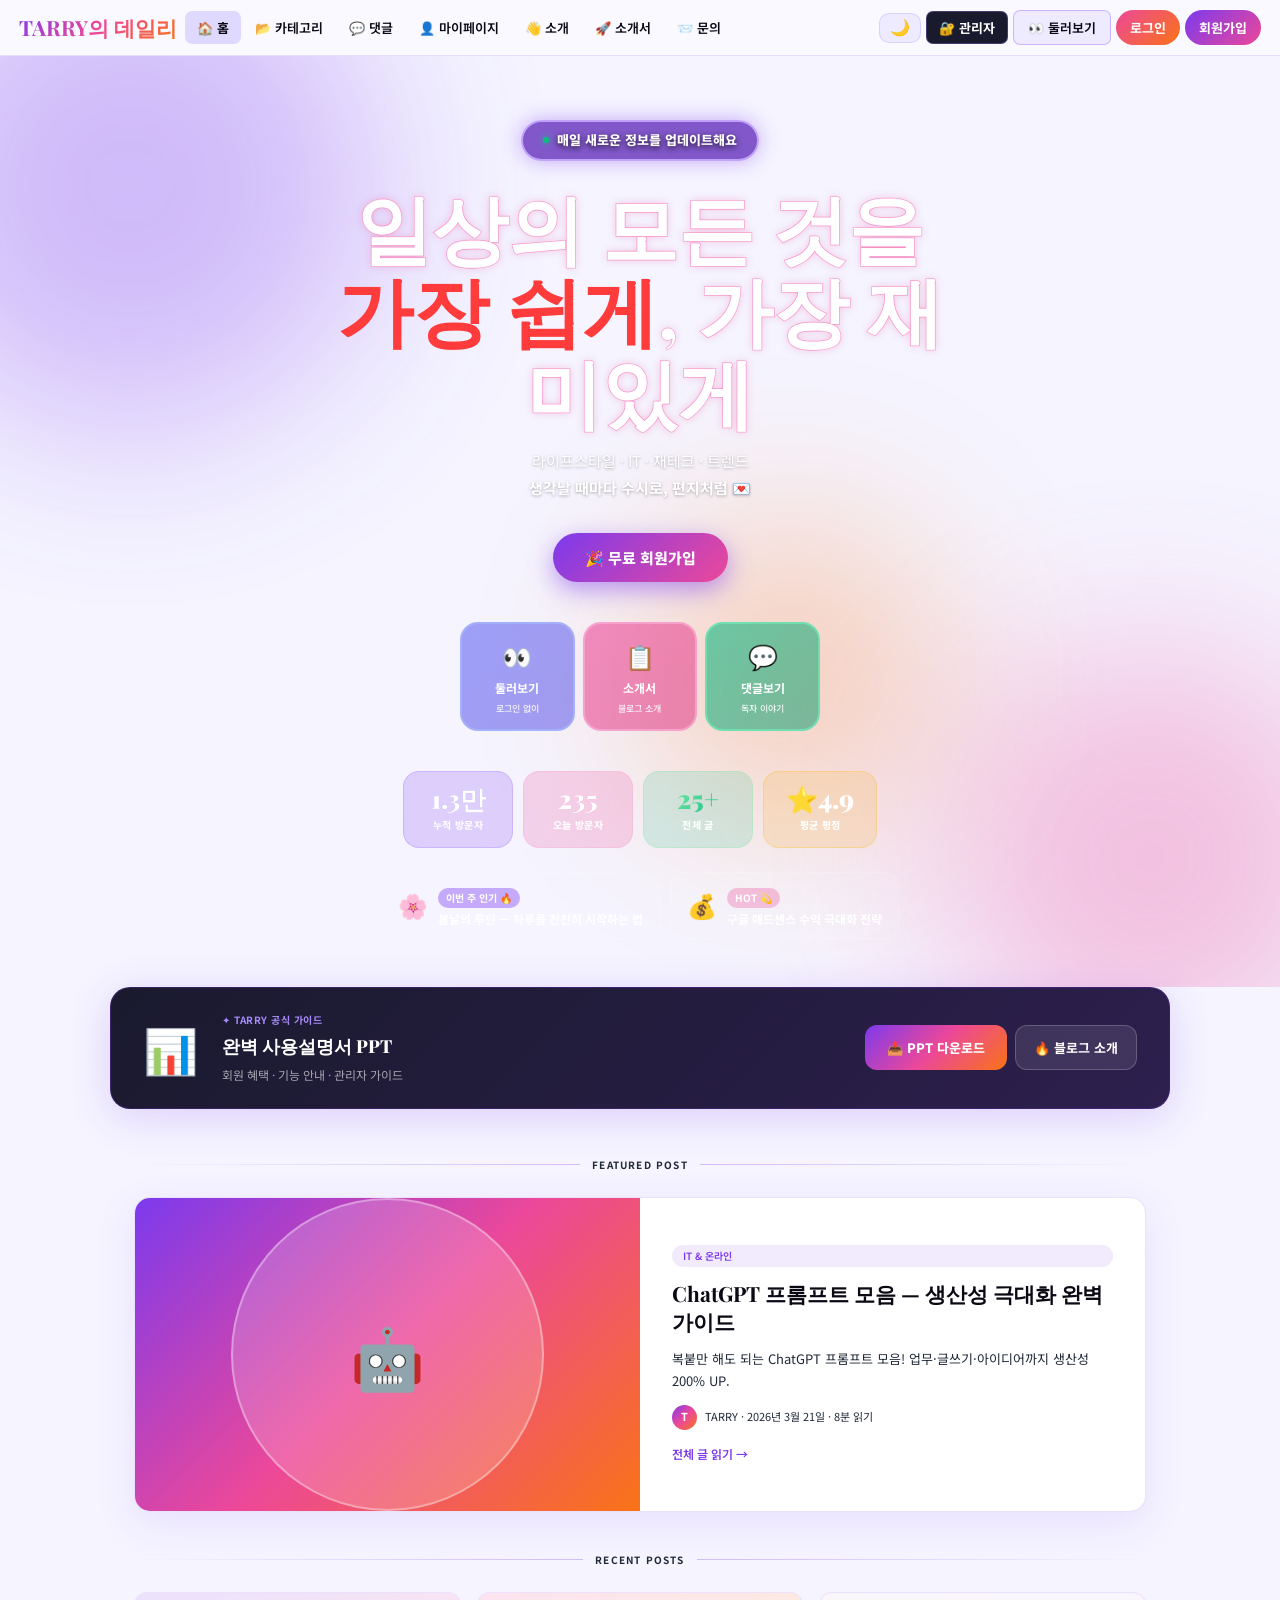
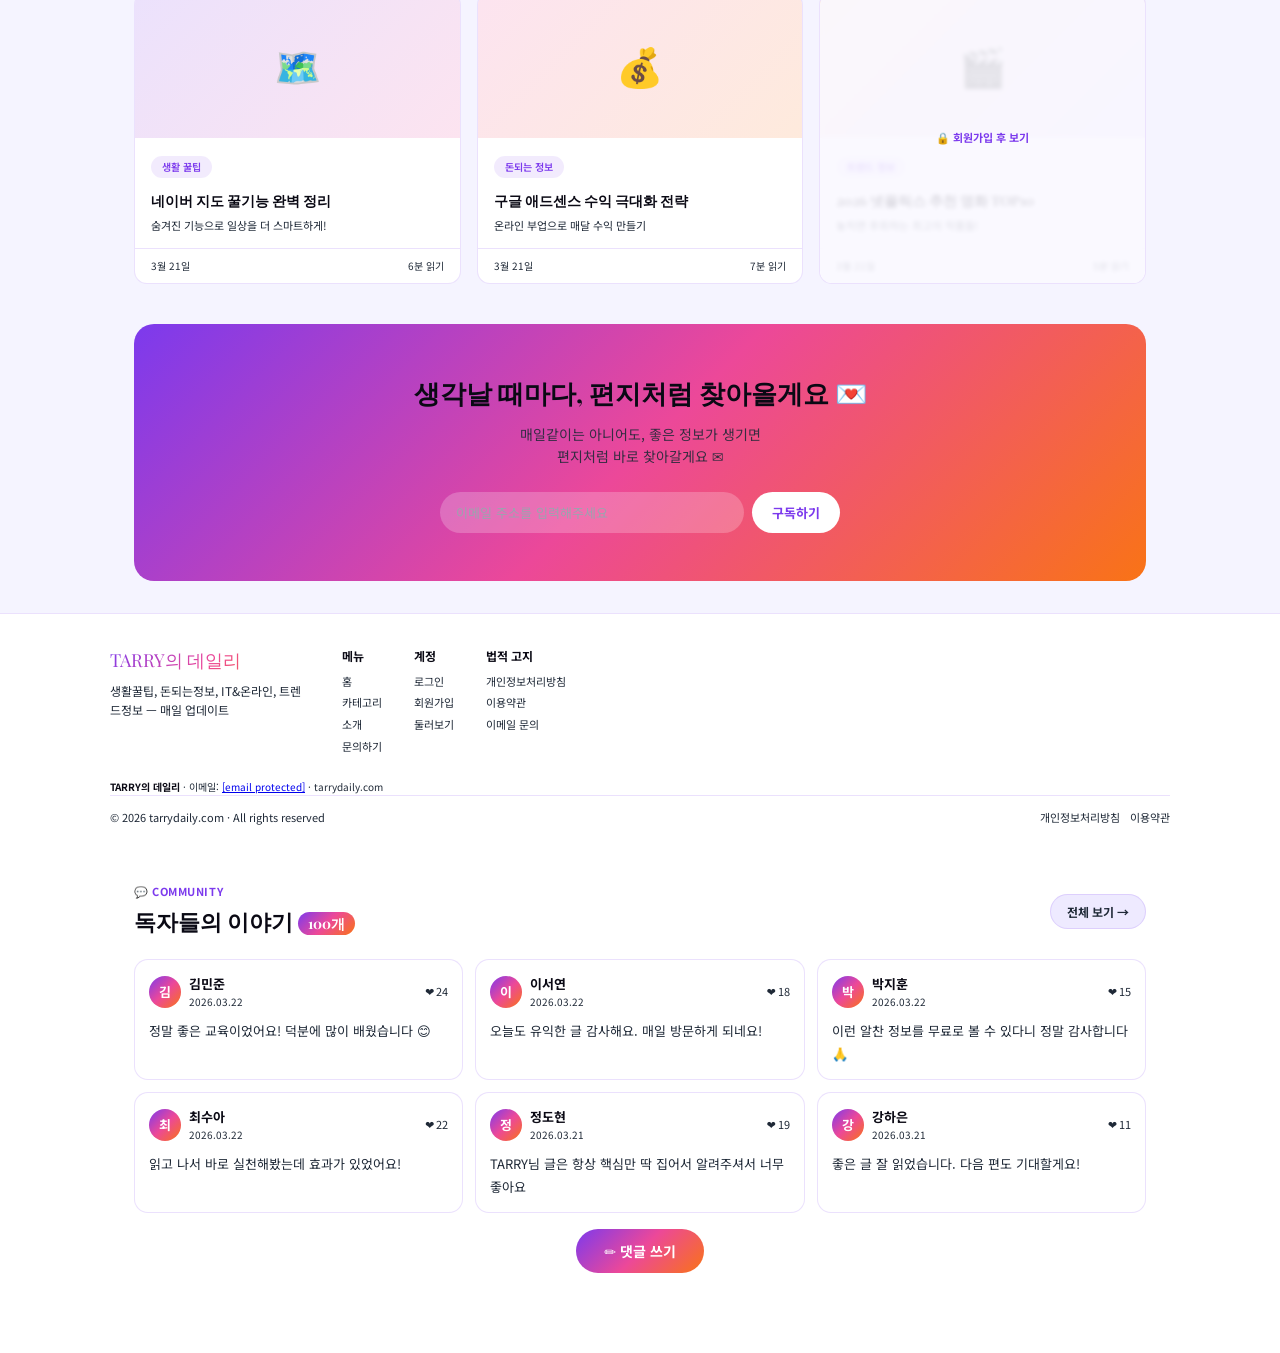
==== index.html @ fe937338 "버튼 색상 추가, 로그인 경고문 추가" ====
<!DOCTYPE html><!-- v1774201697 -->
<html lang="ko">
<head>
<meta charset="UTF-8">
<meta name="viewport" content="width=device-width,initial-scale=1.0">
<meta name="description" content="TARRY의 데일리 — 생활꿀팁, 돈되는정보, IT, 트렌드">
<meta property="og:title" content="TARRY의 데일리">
<meta property="og:description" content="생활꿀팁, 돈되는정보, IT, 트렌드 — 매일 새로운 정보를 업데이트해요">
<meta property="og:url" content="https://tarrydaily.com">
<meta property="og:image" content="https://images.unsplash.com/photo-1499750310107-5fef28a66643?w=1200&h=630&fit=crop&q=80">
<meta property="og:image:width" content="1200">
<meta property="og:image:height" content="630">
<meta property="og:type" content="website">
<meta name="twitter:card" content="summary_large_image">
<meta name="twitter:title" content="TARRY의 데일리">
<meta name="twitter:description" content="생활꿀팁, 돈되는정보, IT, 트렌드 — 매일 새로운 정보를 업데이트해요">
<meta name="twitter:image" content="https://images.unsplash.com/photo-1499750310107-5fef28a66643?w=1200&h=630&fit=crop&q=80">
<meta name="google-site-verification" content="YOUR_GOOGLE_CODE_HERE">
<meta name="naver-site-verification" content="YOUR_NAVER_CODE_HERE">
<title>TARRY의 데일리 — tarrydaily.com</title>
<link href="https://fonts.googleapis.com/css2?family=Playfair+Display:wght@400;700&family=Noto+Sans+KR:wght@300;400;500;700&display=swap" rel="stylesheet">
<script src="https://cdn.jsdelivr.net/npm/@emailjs/browser@3/dist/email.min.js"></script>
<script>
// EmailJS 초기화 — 아래 YOUR_PUBLIC_KEY 를 EmailJS 대시보드 Public Key 로 교체하세요
(function(){
  try{ emailjs.init('YOUR_PUBLIC_KEY'); }catch(e){}
})();
</script>
<script src="https://www.gstatic.com/firebasejs/9.23.0/firebase-app-compat.js"></script>
<script src="https://www.gstatic.com/firebasejs/9.23.0/firebase-database-compat.js"></script>
<link rel="stylesheet" href="css/style.css">
</head>
<body>

<!-- 팝업들 - 처음에 모두 hide -->
<div class="ov hide" id="welcomePopup">
  <div class="popup wp">
    <div class="wp-hd">
      <button class="wp-x" onclick="closePopup('welcomePopup')">×</button>
      <div style="font-size:34px;margin-bottom:6px">👋</div>
      <h2>TARRY의 데일리</h2>
      <p>핫이슈 블로그에 오신 걸 환영해요!<br>회원가입하고 다양한 혜택을 누려보세요</p>
    </div>
    <div class="wp-bd">
      <div class="wp-grid">
        <div class="wb"><div class="wb-i">😄</div><div class="wb-t">이모티콘 댓글</div><div class="wb-d">300+ 무료</div></div>
        <div class="wb"><div class="wb-i">📸</div><div class="wb-t">프로필 사진</div><div class="wb-d">내 얼굴로 설정</div></div>
        <div class="wb"><div class="wb-i">🔔</div><div class="wb-t">새 글 알림</div><div class="wb-d">즉시 알림</div></div>
        <div class="wb"><div class="wb-i">👑</div><div class="wb-t">VIP 혜택</div><div class="wb-d">전용 콘텐츠</div></div>
      </div>
      <div class="wp-btns">
        <button class="wpb wpb-main" onclick="closePopup('welcomePopup');showPage('auth');setAtab('signup')">🎉 회원가입하기</button>
        <button class="wpb wpb-browse" style="border:2.5px solid rgba(255,255,255,.95)!important;box-shadow:0 0 15px rgba(255,255,255,.4);color:#fff!important;font-weight:800!important" onclick="startBrowse()">👀 일단 둘러보기</button>
        <button class="wpb wpb-skip" onclick="closePopup('welcomePopup');showPage('auth');setAtab('login')">이미 회원이에요 → 로그인</button>
      </div>
    </div>
  </div>
</div>

<div class="ov hide" id="vipPopup">
  <div class="popup vip-p">
    <div class="vip-hd">
      <button class="wp-x" onclick="closePopup('vipPopup')">×</button>
      <div style="font-size:40px;margin-bottom:6px">👑</div>
      <h2>VIP 멤버 특별 혜택!</h2>
      <p>지금 VIP로 업그레이드하면</p>
    </div>
    <div class="vip-bd">
      <div class="vp"><span class="vp-i">🎨</span><div class="vp-t"><strong>프리미엄 이모티콘 500+개</strong> 독점 사용</div></div>
      <div class="vp"><span class="vp-i">🔒</span><div class="vp-t"><strong>VIP 전용 글</strong> 무제한 열람</div></div>
      <div class="vp"><span class="vp-i">📊</span><div class="vp-t"><strong>댓글 통계</strong> & 활동 분석</div></div>
      <div class="vp"><span class="vp-i">⚡</span><div class="vp-t">광고 없는 <strong>클린 읽기 모드</strong></div></div>
      <button class="vip-btn" onclick="upgradeVip()">👑 VIP 무료 체험 시작</button>
      <button class="vip-skip" onclick="closePopup('vipPopup')">괜찮아요, 다음에</button>
    </div>
  </div>
</div>

<div class="ov hide" id="adminLoginPopup">
  <div class="popup admin-pop">
    <div class="admin-hd">
      <button class="wp-x" onclick="closePopup('adminLoginPopup')" style="background:rgba(255,255,255,.1)">×</button>
      <div style="font-size:32px;margin-bottom:6px">🔐</div>
      <h2>관리자 로그인</h2>
      <p>관리자 전용 페이지입니다</p>
    </div>
    <div class="admin-bd">
      <div class="admin-err" id="adminErr">❌ 비밀번호가 틀렸어요</div>
      <div id="adminLoginOk" style="background:rgba(5,150,105,.08);border:1px solid rgba(5,150,105,.2);border-radius:8px;padding:9px;font-size:12px;color:#059669;margin-bottom:11px;display:none">✅ 로그인됐어요!</div>
      <div class="field"><label>관리자 비밀번호</label>
        <div style="position:relative">
          <input class="inp" id="adminPwInput" type="password" placeholder="비밀번호 입력" onkeydown="if(event.key==='Enter')tryAdminLogin()" style="padding-right:40px">
          <button type="button" onclick="togglePwVis('adminPwInput','adminPwEye')" id="adminPwEye" style="position:absolute;right:10px;top:50%;transform:translateY(-50%);background:none;border:none;cursor:pointer;font-size:18px;line-height:1;padding:0;color:var(--mt)">👁️</button>
        </div>
      </div>
      <button class="auth-submit" onclick="tryAdminLogin()">🔐 로그인</button>
    </div>
  </div>
</div>

<!-- NAV -->
<nav class="nav">
  <div class="nav-logo" onclick="showPage('home');setNav('home')">TARRY의 데일리</div>
  <div class="nav-links">
    <button class="nl on" id="nl-home" onclick="showPage('home');setNav('home')">🏠 홈</button>
    <button class="nl" id="nl-cat" onclick="showPage('cat');setNav('cat')">📂 카테고리</button>
    <button class="nl" id="nl-comment" onclick="showPage('comment');setNav('comment')">💬 댓글</button>
    <button class="nl" id="nl-member" onclick="showPage('member');setNav('member')">👤 마이페이지</button>
    <button class="nl" id="nl-about" onclick="showPage('about');setNav('about')">👋 소개</button>
    <button class="nl" id="nl-intro" onclick="showPage('intro');setNav('intro')">🚀 소개서</button>
    <button class="nl" id="nl-contact" onclick="showPage('contact');setNav('contact')">📨 문의</button>
  </div>
  <div class="nav-r">
    <button id="themeToggle" onclick="toggleDarkMode()" title="낮/밤">🌙</button>
    <button class="nbtn nb-admin" id="adminNavBtn" onclick="openAdminLogin()" title="관리자 로그인" style="display:inline-flex!important;visibility:visible!important;opacity:1!important;background:#1a1a2e;border:1px solid rgba(167,139,250,.4);padding:6px 12px;border-radius:7px;font-size:13px;font-weight:700;cursor:pointer;align-items:center;gap:4px">🔐 관리자</button>
    <div id="guestArea" style="display:flex;gap:5px">
      <button class="nbtn nb-browse" onclick="startBrowse()">👀 둘러보기</button>
      <button class="nbtn nb-login" onclick="showPage('auth');setNav('auth');setAtab('login')">로그인</button>
      <button class="nbtn nb-signup" onclick="showPage('auth');setNav('auth');setAtab('signup')">회원가입</button>
    </div>
    <div class="nav-user" id="navUser">
      <span class="nav-grade g-free" id="navGrade">FREE</span>
      <div class="nav-av" id="navAv" onclick="showPage('member');setNav('member')">T</div>
      <button class="nbtn nb-login" onclick="doLogout()">로그아웃</button>
    </div>
  </div>
</nav>


<!-- HOME -->
<div class="page on" id="page-home">
  <!-- 공지 배너 (대문 최상단) -->
<div id="noticeBanner" style="display:none;background:linear-gradient(135deg,#7c3aed,#ec4899);color:#fff;padding:12px 16px;text-align:center;position:relative;cursor:pointer" onclick="showNoticePopupFull()">
  <span id="noticeBannerText">📢 공지사항이 있어요 - 클릭해서 확인하세요!</span>
  <button onclick="event.stopPropagation();document.getElementById('noticeBanner').style.display='none'" style="position:absolute;right:12px;top:50%;transform:translateY(-50%);background:rgba(255,255,255,.2);border:none;border-radius:50%;width:24px;height:24px;color:#fff;cursor:pointer;font-size:14px;display:flex;align-items:center;justify-content:center">✕</button>
</div>
<section class="hero">
    <div class="blob b1"></div><div class="blob b2"></div><div class="blob b3"></div>
    <div style="position:relative;z-index:2;text-align:center;max-width:720px;margin:0 auto;padding:0 1.5rem">

      <!-- 상단 뱃지 -->
      <div style="display:inline-flex;align-items:center;gap:8px;background:rgba(80,20,180,.7);border:2.5px solid rgba(200,170,255,.9);border-radius:999px;padding:8px 20px;font-size:13px;color:#fff!important;margin-bottom:1.5rem;backdrop-filter:blur(10px);font-weight:800;text-shadow:0 2px 6px rgba(0,0,0,.8);box-shadow:0 0 20px rgba(124,58,237,.4)">
        <span style="width:6px;height:6px;background:#10b981;border-radius:50%;display:inline-block;box-shadow:0 0 6px #10b981;animation:pulse 2s infinite"></span>
        매일 새로운 정보를 업데이트해요
      </div>

      <!-- 타이틀 -->
      <h1 class="hero-title" style="margin-bottom:1rem">
        <span style="color:#fff;-webkit-text-stroke:1.5px #f9a8d4;paint-order:stroke fill;text-shadow:0 0 8px rgba(236,72,153,.3)">일상의 모든 것을</span><br>
        <span class="gt" style="color:#ff3b3b;-webkit-text-fill-color:#ff3b3b;background:none;font-weight:900">가장 쉽게</span><span style="color:#fff;-webkit-text-stroke:1.5px #f9a8d4;paint-order:stroke fill;text-shadow:0 0 8px rgba(236,72,153,.3)">, 가장 재미있게</span>
      </h1>
      <p style="font-size:15px;line-height:1.8;color:#fff!important;margin-bottom:2rem;text-shadow:0 1px 3px rgba(0,0,0,.3)">라이프스타일 · IT · 재테크 · 트렌드<br><strong style="color:#a78bfa">생각날 때마다 수시로, 편지처럼 💌</strong></p>

      <!-- 버튼 -->
      <div style="display:flex;gap:10px;justify-content:center;flex-wrap:wrap;margin-bottom:2.5rem">
        <button onclick="showPage('auth');setNav('auth');setAtab('signup')" style="background:linear-gradient(135deg,#7c3aed,#ec4899);color:#fff;border:none;border-radius:999px;padding:14px 32px;font-size:15px;font-weight:800;cursor:pointer;font-family:var(--font);box-shadow:0 8px 24px rgba(124,58,237,.5)">🎉 무료 회원가입</button>
      </div>
      <!-- 서브 버튼 3개 -->
      <div style="display:grid;grid-template-columns:repeat(3,1fr);gap:8px;width:100%;max-width:360px;margin:0 auto 2.5rem">
        <button onclick="startBrowse()" style="background:linear-gradient(135deg,rgba(99,102,241,.6),rgba(79,70,229,.5));color:#fff;border:2px solid rgba(165,180,252,.8);border-radius:18px;padding:14px 6px;font-size:12px;font-weight:700;cursor:pointer;font-family:var(--font);backdrop-filter:blur(10px);display:flex;flex-direction:column;align-items:center;gap:6px">
          <span style="font-size:24px">👀</span>
          <span>둘러보기</span>
          <span style="font-size:9px;opacity:.9;font-weight:500">로그인 없이</span>
        </button>
        <button onclick="showPage('intro');setNav('intro')" style="background:linear-gradient(135deg,rgba(236,72,153,.6),rgba(219,39,119,.5));color:#fff;border:2px solid rgba(249,168,212,.8);border-radius:18px;padding:14px 6px;font-size:12px;font-weight:700;cursor:pointer;font-family:var(--font);backdrop-filter:blur(10px);display:flex;flex-direction:column;align-items:center;gap:6px">
          <span style="font-size:24px">📋</span>
          <span>소개서</span>
          <span style="font-size:9px;opacity:.9;font-weight:500">블로그 소개</span>
        </button>
        <button onclick="showPage('comment');setNav('comment')" style="background:linear-gradient(135deg,rgba(16,185,129,.6),rgba(5,150,105,.5));color:#fff;border:2px solid rgba(110,231,183,.8);border-radius:18px;padding:14px 6px;font-size:12px;font-weight:700;cursor:pointer;font-family:var(--font);backdrop-filter:blur(10px);display:flex;flex-direction:column;align-items:center;gap:6px">
          <span style="font-size:24px">💬</span>
          <span>댓글보기</span>
          <span style="font-size:9px;opacity:.9;font-weight:500">독자 이야기</span>
        </button>
      </div>

      <!-- 방문자 통계 - 색상 있는 숫자 -->
      <div style="display:flex;gap:10px;justify-content:center;flex-wrap:wrap;margin-bottom:1.5rem">

        <div style="background:rgba(124,58,237,.2);border:1px solid rgba(167,139,250,.35);border-radius:16px;padding:14px 22px;backdrop-filter:blur(12px);min-width:110px;text-align:center">
          <div style="font-size:26px;font-weight:900;background:linear-gradient(135deg,#a78bfa,#818cf8);-webkit-background-clip:text;-webkit-text-fill-color:transparent;background-clip:text;font-family:var(--display);line-height:1" id="statTotal">12,847</div>
          <div style="font-size:10px;color:#fff!important;margin-top:5px;font-weight:700;letter-spacing:.04em">누적 방문자</div>
        </div>

        <div style="background:rgba(236,72,153,.2);border:1px solid rgba(249,168,212,.35);border-radius:16px;padding:14px 22px;backdrop-filter:blur(12px);min-width:110px;text-align:center">
          <div style="font-size:26px;font-weight:900;background:linear-gradient(135deg,#f9a8d4,#ec4899);-webkit-background-clip:text;-webkit-text-fill-color:transparent;background-clip:text;font-family:var(--display);line-height:1" id="statDaily">234</div>
          <div style="font-size:10px;color:#fff!important;margin-top:5px;font-weight:700;letter-spacing:.04em">오늘 방문자</div>
        </div>

        <div style="background:rgba(16,185,129,.15);border:1px solid rgba(134,239,172,.3);border-radius:16px;padding:14px 22px;backdrop-filter:blur(12px);min-width:110px;text-align:center">
          <div style="font-size:26px;font-weight:900;background:linear-gradient(135deg,#86efac,#10b981);-webkit-background-clip:text;-webkit-text-fill-color:transparent;background-clip:text;font-family:var(--display);line-height:1">25+</div>
          <div style="font-size:10px;color:#fff!important;margin-top:5px;font-weight:700;letter-spacing:.04em">전체 글</div>
        </div>

        <div style="background:rgba(245,158,11,.15);border:1px solid rgba(251,191,36,.3);border-radius:16px;padding:14px 22px;backdrop-filter:blur(12px);min-width:110px;text-align:center">
          <div style="font-size:26px;font-weight:900;color:#fbbf24;font-family:var(--display);line-height:1">⭐4.9</div>
          <div style="font-size:10px;color:#fff!important;margin-top:5px;font-weight:700;letter-spacing:.04em">평균 평점</div>
        </div>

      </div>

      <!-- 인기글 프리뷰 -->
      <div style="display:flex;gap:10px;justify-content:center;flex-wrap:wrap">
        <div onclick="showPage('cat');setNav('cat')" style="background:rgba(255,255,255,.07);border:1px solid rgba(255,255,255,.12);border-radius:14px;padding:10px 16px;display:flex;align-items:center;gap:10px;cursor:pointer;max-width:280px;text-align:left;transition:.2s">
          <span style="font-size:24px;flex-shrink:0">🌸</span>
          <div>
            <div style="font-size:10px;background:rgba(124,58,237,.4);color:#c4b5fd;border-radius:999px;padding:2px 8px;display:inline-block;margin-bottom:3px;font-weight:700">이번 주 인기 🔥</div>
            <div style="font-size:12px;font-weight:700;color:#fff;line-height:1.4">봄날의 루틴 — 하루를 천천히 시작하는 법</div>
          </div>
        </div>
        <div onclick="showPage('cat');setNav('cat')" style="background:rgba(255,255,255,.07);border:1px solid rgba(255,255,255,.12);border-radius:14px;padding:10px 16px;display:flex;align-items:center;gap:10px;cursor:pointer;max-width:280px;text-align:left;transition:.2s">
          <span style="font-size:24px;flex-shrink:0">💰</span>
          <div>
            <div style="font-size:10px;background:rgba(236,72,153,.3);color:#f9a8d4;border-radius:999px;padding:2px 8px;display:inline-block;margin-bottom:3px;font-weight:700">HOT 💫</div>
            <div style="font-size:12px;font-weight:700;color:#fff;line-height:1.4">구글 애드센스 수익 극대화 전략</div>
          </div>
        </div>
      </div>

    </div>
  </section>
  <!-- PPT 배너 -->
  <div class="wrap ppt-banner-wrap">
    <div class="ppt-inner">
      <div style="font-size:44px;flex-shrink:0">📊</div>
      <div style="flex:1;min-width:160px">
        <div style="font-size:10px;color:#a78bfa;font-weight:700;margin-bottom:4px;letter-spacing:.05em">✦ TARRY 공식 가이드</div>
        <div style="font-size:18px;font-weight:800;color:#fff;font-family:var(--display);margin-bottom:4px">완벽 사용설명서 PPT</div>
        <div style="font-size:12px;color:rgba(255,255,255,.6)">회원 혜택 · 기능 안내 · 관리자 가이드</div>
      </div>
      <div class="ppt-btns">
        <button onclick="openPPTDownloadModal()" class="ppt-btn-main">📥 PPT 다운로드</button>
        <button onclick="showPage('about');setNav('about')" class="ppt-btn-sub">🔥 블로그 소개</button>
      </div>
    </div>
  </div>


  <div class="wrap">
    <div class="sec-lbl">Featured Post</div>
    <div class="featured" onclick="openPost('i1','ChatGPT 프롬프트 모음 — 생산성 극대화 완벽 가이드','IT & 온라인','🤖','TARRY · 2026년 3월 21일 · 8분 읽기')">
      <div class="feat-img"><div class="feat-img-inner">🤖</div></div>
      <div class="feat-body">
        <span class="ptag">IT & 온라인</span>
        <h2>ChatGPT 프롬프트 모음 — 생산성 극대화 완벽 가이드</h2>
        <p>복붙만 해도 되는 ChatGPT 프롬프트 모음! 업무·글쓰기·아이디어까지 생산성 200% UP.</p>
        <div class="pmeta"><div class="av-sm">T</div><span>TARRY · 2026년 3월 21일 · 8분 읽기</span></div>
        <a class="read-more" href="https://tarryguide.com" target="_blank">전체 글 읽기 →</a>
      </div>
    </div>
    <div class="sec-lbl" style="margin-top:2.5rem">Recent Posts</div>
    <div class="card-grid">
      <div class="card" onclick="openPost('i5','네이버 지도 꿀기능 완벽 정리','생활 꿀팁','🗺️','TARRY · 2026년 3월 21일 · 6분 읽기')">
        <div class="cthumb ct-a">🗺️</div>
        <div class="cbody"><span class="ptag">생활 꿀팁</span><div class="ctitle">네이버 지도 꿀기능 완벽 정리</div><div class="cdesc">숨겨진 기능으로 일상을 더 스마트하게!</div></div>
        <div class="cfooter"><span>3월 21일</span><span>6분 읽기</span></div>
      </div>
      <div class="card" onclick="openPost('m1','구글 애드센스 수익 극대화 전략','돈되는 정보','💰','TARRY · 2026년 3월 21일 · 7분 읽기')">
        <div class="cthumb ct-b">💰</div>
        <div class="cbody"><span class="ptag">돈되는 정보</span><div class="ctitle">구글 애드센스 수익 극대화 전략</div><div class="cdesc">온라인 부업으로 매달 수익 만들기</div></div>
        <div class="cfooter"><span>3월 21일</span><span>7분 읽기</span></div>
      </div>
      <div class="card locked-card" onclick="handleLockedClick()">
        <div class="cthumb ct-c">🎬</div>
        <div class="cbody"><span class="ptag">트렌드 정보</span><div class="ctitle">2026 넷플릭스 추천 영화 TOP10</div><div class="cdesc">놓치면 후회하는 최고의 작품들!</div></div>
        <div class="cfooter"><span>3월 21일</span><span>5분 읽기</span></div>
      </div>
    </div>
  </div>
  <div class="nl-wrap" style="margin-top:1rem">
    <div class="nl-inner">
      <h2>생각날 때마다, 편지처럼 찾아올게요 💌</h2>
      <p>매일같이는 아니어도, 좋은 정보가 생기면<br>편지처럼 바로 찾아갈게요 ✉️</p>
      <div class="email-form">
        <input type="email" class="email-inp" id="emailInp" placeholder="이메일 주소를 입력해주세요">
        <button class="email-btn" onclick="subscribeEmail()">구독하기</button>
      </div>
    </div>
  </div>
  <footer class="footer">
    <div class="footer-inner">
      <div class="footer-top">
        <div><span class="footer-logo">TARRY의 데일리</span><div class="footer-desc">생활꿀팁, 돈되는정보, IT&온라인, 트렌드정보 — 매일 업데이트</div></div>
        <div class="footer-links"><h4>메뉴</h4><a onclick="showPage('home')">홈</a><a onclick="showPage('cat')">카테고리</a><a onclick="showPage('about')">소개</a><a onclick="showPage('contact')">문의하기</a></div>
        <div class="footer-links"><h4>계정</h4><a onclick="showPage('auth');setAtab('login')">로그인</a><a onclick="showPage('auth');setAtab('signup')">회원가입</a><a onclick="startBrowse()">둘러보기</a></div>
        <div class="footer-links"><h4>법적 고지</h4><a onclick="showPage('privacy')">개인정보처리방침</a><a onclick="showPage('terms')">이용약관</a><a href="/cdn-cgi/l/email-protection#8af9b3bcbfb9bababbbbbbcaede7ebe3e6a4e9e5e7">이메일 문의</a></div>
      </div>
      <div class="footer-biz" id="footerBiz"><strong>TARRY의 데일리</strong> · 이메일: <a href="/cdn-cgi/l/email-protection" class="__cf_email__" data-cfemail="a1d2989794929191909090e1c6ccc0c8cd8fc2cecc">[email&#160;protected]</a> · tarrydaily.com</div>
      <div class="footer-bottom">
        <div class="footer-copy">© 2026 tarrydaily.com · All rights reserved</div>
        <div style="display:flex;gap:10px;font-size:11px"><a onclick="showPage('privacy')" style="color:var(--mt);cursor:pointer">개인정보처리방침</a><a onclick="showPage('terms')" style="color:var(--mt);cursor:pointer">이용약관</a></div>
      </div>
    </div>
  
  <!-- 홈 댓글 미리보기 -->
  <section style="padding:2rem 0 0">
    <div class="wrap">
      <div style="display:flex;align-items:center;justify-content:space-between;margin-bottom:1.2rem;flex-wrap:wrap;gap:10px">
        <div>
          <div style="font-size:11px;color:var(--ac);font-weight:700;margin-bottom:4px;letter-spacing:.05em">💬 COMMUNITY</div>
          <h2 style="font-family:var(--display);font-size:22px;color:var(--tx);margin:0">독자들의 이야기 <span class="comment-count-badge" style="font-size:14px;background:var(--grad);color:#fff;border-radius:999px;padding:2px 10px;font-weight:700;vertical-align:middle">0개</span></h2>
        </div>
        <button onclick="showPage('comment');setNav('comment')" style="background:var(--sur2);border:1px solid var(--bd);border-radius:999px;padding:8px 16px;font-size:12px;font-weight:700;color:var(--mt);cursor:pointer;font-family:var(--font)">전체 보기 →</button>
      </div>
      <div id="homeCommentList" style="display:grid;grid-template-columns:repeat(auto-fill,minmax(260px,1fr));gap:12px;margin-bottom:1rem"></div>
      <!-- 모바일용 댓글 쓰기 버튼 -->
      <div style="text-align:center;margin-bottom:1.5rem">
        <button onclick="showPage('comment');setNav('comment')" style="background:var(--grad);color:#fff;border:none;border-radius:999px;padding:12px 28px;font-size:14px;font-weight:700;cursor:pointer;font-family:var(--font)">✏️ 댓글 쓰기</button>
      </div>
    </div>
  </section>

  </footer>
</div>

<!-- CATEGORY -->
<div class="page" id="page-cat">
  <div class="wrap">
    <div class="cat-layout">
      <div class="cat-sb">
        <div class="cat-sb-hd">📂 카테고리 전체보기</div>
        <div class="cat-tree" id="catTree"></div>
      </div>
      <div>
        <div class="breadcrumb" id="breadcrumb"><span onclick="selectCat(null,null,null)">🏠 전체</span></div>
        <div class="cat-ch">
          <div class="cat-title" id="catTitle">전체 글</div>
          <span id="catCountLbl" style="font-size:12px;color:var(--mt)">25개</span>
          <div class="view-tog"><button class="vbtn on" id="vb-grid" onclick="setView('grid')">⊞</button><button class="vbtn" id="vb-list" onclick="setView('list')">☰</button></div>
          <select class="sort-sel" id="sortSel" onchange="renderPosts()"><option value="latest">최신순</option><option value="popular">인기순</option><option value="oldest">오래된순</option></select>
        </div>
        <div class="post-grid" id="postGrid"></div>
      </div>
    </div>
  </div>
</div>

<!-- COMMENT -->
<div class="page" id="page-comment">
  <div class="wrap" style="padding-top:2rem;max-width:760px">
    <!-- 헤더 -->
    <div style="margin-bottom:1.2rem">
      <div style="font-size:11px;color:var(--ac);font-weight:700;margin-bottom:6px;letter-spacing:.05em">💬 COMMUNITY</div>
      <h1 style="font-family:var(--display);font-size:26px;color:var(--tx);margin-bottom:4px">독자들의 이야기</h1>
      <p style="font-size:14px;color:var(--mt)">여러분의 소중한 이야기를 들려주세요</p>
    </div>

    <!-- 댓글 작성 (상단 고정) -->
    <div style="background:var(--sur);border:1px solid var(--bd);border-radius:16px;padding:18px;margin-bottom:1.2rem">
      <div style="display:flex;align-items:center;justify-content:space-between;margin-bottom:12px;flex-wrap:wrap;gap:8px">
        <div style="font-size:14px;font-weight:700;color:var(--tx)">✏️ 댓글 쓰기</div>
        <div id="commentLoginNotice" style="font-size:12px;color:var(--ac);font-weight:600;background:rgba(124,58,237,.08);border:1px solid rgba(124,58,237,.2);border-radius:999px;padding:4px 12px;cursor:pointer" onclick="showPage('auth');setNav('auth')">🔐 로그인 후 댓글을 작성해주세요</div>
      </div>
      <div style="position:relative;margin-bottom:10px">
        <textarea id="commentInput" placeholder="여러분의 생각을 남겨주세요... (이모지 버튼을 눌러보세요! 😊)" style="width:100%;min-height:80px;background:var(--sur2);border:1.5px solid var(--bd);border-radius:10px;padding:12px 14px;font-size:14px;color:var(--tx);resize:vertical;font-family:var(--font);outline:none;box-sizing:border-box" oninput="autoResize(this)"></textarea>
      </div>
      <!-- 이모지 + 등록 -->
      <div style="display:flex;align-items:center;gap:8px;flex-wrap:wrap">
        <button onclick="toggleEmojiPicker()" style="background:var(--sur2);border:1px solid var(--bd);border-radius:8px;padding:7px 12px;font-size:18px;cursor:pointer" title="이모지">😊</button>
        <button onclick="submitComment()" style="background:var(--grad);color:#fff;border:none;border-radius:9px;padding:9px 20px;font-size:13px;font-weight:700;cursor:pointer;font-family:var(--font);margin-left:auto">💬 등록</button>
      </div>
      <!-- 이모지 피커 -->
      <div id="emojiPickerBox" style="display:none;background:var(--sur2);border:1px solid var(--bd);border-radius:12px;padding:12px;margin-top:10px">
        <div style="font-size:12px;font-weight:700;color:var(--mt);margin-bottom:8px">이모지 선택</div>
        <div id="emojiGrid" style="display:flex;flex-wrap:wrap;gap:4px"></div>
      </div>
    </div>

    <!-- 댓글 수 -->
    <div style="display:flex;align-items:center;justify-content:space-between;margin-bottom:1rem">
      <div style="font-size:14px;font-weight:700;color:var(--tx)">전체 댓글 <span id="commentCount" style="color:var(--ac)">0</span>개</div>
      <button onclick="renderComments()" style="background:var(--sur2);border:1px solid var(--bd);border-radius:7px;padding:5px 12px;font-size:11px;color:var(--mt);cursor:pointer;font-family:var(--font)">🔄 새로고침</button>
    </div>

    <!-- 댓글 목록 -->
    <div id="commentList"></div>
  </div>
</div>

<!-- AUTH -->
<div class="page" id="page-auth">
  <div class="auth-wrap">
    <div class="auth-card">
      <div class="auth-logo"><h1>TARRY</h1><p>TARRY의 데일리 멤버가 되어보세요</p></div>
      <div class="atabs">
        <button class="atab on" id="at-login" onclick="setAtab('login')">로그인</button>
        <button class="atab" id="at-signup" onclick="setAtab('signup')">회원가입</button>
      </div>
      <div id="loginF">
        <div id="loginMsg" style="display:none;border-radius:8px;padding:9px 12px;font-size:12px;margin-bottom:10px;font-weight:600"></div>
        <div class="field"><label>이메일</label><input class="inp" id="lEmail" type="email" placeholder="이메일 주소"></div>
        <div class="field"><label>비밀번호</label>
          <div style="position:relative">
            <input class="inp" id="lPw" type="password" placeholder="비밀번호" style="padding-right:40px" onkeydown="if(event.key==='Enter')doLogin()">
            <button type="button" onclick="togglePwVis('lPw','lPwEye')" id="lPwEye" style="position:absolute;right:10px;top:50%;transform:translateY(-50%);background:none;border:none;cursor:pointer;font-size:18px;line-height:1;padding:0;color:var(--mt)">👁️</button>
          </div>
        </div>
        <button class="auth-submit" onclick="doLogin()">로그인</button>
        <div style="margin-top:8px"><button class="wpb wpb-browse" style="padding:9px;width:100%" onclick="startBrowse()">👀 가입 없이 먼저 둘러볼게요</button></div>
        <div class="social-div">또는</div>
        <div class="social-btns">
          <button class="social-btn" onclick="socialLogin('Google')">
            <svg width="14" height="14" viewBox="0 0 24 24"><path d="M22.56 12.25c0-.78-.07-1.53-.2-2.25H12v4.26h5.92c-.26 1.37-1.04 2.53-2.21 3.31v2.77h3.57c2.08-1.92 3.28-4.74 3.28-8.09z" fill="#4285F4"/><path d="M12 23c2.97 0 5.46-.98 7.28-2.66l-3.57-2.77c-.98.66-2.23 1.06-3.71 1.06-2.86 0-5.29-1.93-6.16-4.53H2.18v2.84C3.99 20.53 7.7 23 12 23z" fill="#34A853"/><path d="M5.84 14.09c-.22-.66-.35-1.36-.35-2.09s.13-1.43.35-2.09V7.07H2.18C1.43 8.55 1 10.22 1 12s.43 3.45 1.18 4.93l3.66-2.84z" fill="#FBBC05"/><path d="M12 5.38c1.62 0 3.06.56 4.21 1.64l3.15-3.15C17.45 2.09 14.97 1 12 1 7.7 1 3.99 3.47 2.18 7.07l3.66 2.84c.87-2.6 3.3-4.53 6.16-4.53z" fill="#EA4335"/></svg>
            Google
          </button>
          <button class="social-btn" onclick="socialLogin('카카오')" style="background:#FEE500;border-color:#FEE500;color:#3c1e1e"><span style="font-weight:900;font-size:13px">K</span>카카오</button>
        </div>
      </div>
      <div id="signupF" style="display:none">
        <div class="profile-upload-area">
          <div class="profile-preview" id="signupProfilePreview" onclick="document.getElementById('profileInput').click()">
            <span id="signupProfileInitial">?</span>
            <div class="profile-preview-overlay">📷</div>
          </div>
          <div style="font-size:11px;color:var(--mt);text-align:center">클릭해서 프로필 사진 업로드</div>
          <input type="file" id="profileInput" accept="image/*" style="display:none" onchange="handleProfileUpload(this)">
        </div>

        <!-- 이름 -->
        <div class="field">
          <label>이름 <span style="font-size:10px;color:var(--mt);font-weight:400">(댓글에 표시돼요)</span></label>
          <input class="inp" id="sNick" placeholder="홍길동" oninput="updateSignupInitial()">
        </div>

        <!-- 이메일 (아이디) -->
        <div class="field">
          <label>이메일 <span style="font-size:10px;color:var(--mt);font-weight:400">(아이디로 사용돼요 · 변경 불가)</span></label>
          <input class="inp" id="sEmail" type="email" placeholder="example@gmail.com" oninput="checkSignupEmail()">
          <div id="emailCheckBox" style="display:none;margin-top:8px;padding:10px 12px;border-radius:10px;background:var(--sur2);border:1px solid var(--bd)">
            <div style="font-size:11px;font-weight:700;color:var(--mt);margin-bottom:6px">✉️ 이메일 형식 확인</div>
            <div id="emailCheck_format" style="display:flex;align-items:center;gap:6px;font-size:11px;color:var(--mt)">
              <span id="ec_format_icon" style="font-size:13px">⬜</span> 올바른 이메일 형식 <span style="color:var(--mt)">(예: abc@gmail.com)</span>
            </div>
          </div>
        </div>

        <!-- 비밀번호 -->
        <div class="field">
          <label>비밀번호 <span style="font-size:10px;color:var(--mt);font-weight:400">(영문 대·소문자 + 숫자 포함 6자 이상)</span></label>
          <div style="position:relative">
            <input class="inp" id="sPw" type="password" placeholder="영문 대문자 + 소문자 + 숫자 포함 6자 이상" oninput="checkSignupPw()" style="padding-right:40px">
            <button type="button" onclick="togglePwVis('sPw','sPwEye')" id="sPwEye" style="position:absolute;right:10px;top:50%;transform:translateY(-50%);background:none;border:none;cursor:pointer;font-size:18px;line-height:1;padding:0;color:var(--mt)">👁️</button>
          </div>
          <!-- 비밀번호 조건 체크 -->
          <div id="pwCheckBox" style="display:none;margin-top:8px;padding:12px 14px;border-radius:12px;background:var(--sur2);border:1px solid var(--bd)">
            <div style="font-size:11px;font-weight:700;color:var(--mt);margin-bottom:8px">🔐 아래 조건을 모두 충족해야 가입할 수 있어요</div>
            <div style="display:flex;flex-direction:column;gap:5px">
              <div style="display:flex;align-items:center;gap:7px;font-size:12px">
                <span id="pc_len" style="font-size:15px">⬜</span><span>6자 이상</span>
              </div>
              <div style="display:flex;align-items:center;gap:7px;font-size:12px">
                <span id="pc_upper" style="font-size:15px">⬜</span><span>영문 대문자 포함 (A–Z)</span>
              </div>
              <div style="display:flex;align-items:center;gap:7px;font-size:12px">
                <span id="pc_lower" style="font-size:15px">⬜</span><span>영문 소문자 포함 (a–z)</span>
              </div>
              <div style="display:flex;align-items:center;gap:7px;font-size:12px">
                <span id="pc_num" style="font-size:15px">⬜</span><span>숫자 포함 (0–9)</span>
              </div>
            </div>
            <div style="margin-top:10px">
              <div style="display:flex;justify-content:space-between;margin-bottom:4px">
                <span style="font-size:10px;color:var(--mt)">비밀번호 강도</span>
                <span id="pwStrengthLabel" style="font-size:10px;font-weight:700;color:var(--mt)">입력 중...</span>
              </div>
              <div style="background:var(--sur3);border-radius:999px;height:5px;overflow:hidden">
                <div id="pwStrengthBar" style="height:5px;border-radius:999px;width:0%;transition:all .3s;background:var(--ac)"></div>
              </div>
            </div>
          </div>
          <!-- 에러 메시지 -->
          <div id="pwErrorMsg" style="display:none;margin-top:6px;padding:8px 12px;border-radius:8px;background:rgba(220,38,38,.08);border:1px solid rgba(220,38,38,.2);font-size:12px;color:#dc2626;font-weight:600"></div>
        </div>

        <!-- 가입 결과 메시지 -->
        <div id="signupSuccessMsg" style="display:none;margin-bottom:12px;padding:14px;border-radius:12px;background:rgba(5,150,105,.08);border:1px solid rgba(5,150,105,.25);text-align:center">
          <div style="font-size:24px;margin-bottom:6px">🎉</div>
          <div style="font-size:14px;font-weight:800;color:#059669;margin-bottom:4px">가입이 완료됐어요!</div>
          <div style="font-size:12px;color:var(--mt)">TARRY의 데일리 멤버가 되신 걸 환영해요 😊</div>
        </div>
        <div id="signupErrorMsg" style="display:none;margin-bottom:12px;padding:12px;border-radius:10px;background:rgba(220,38,38,.08);border:1px solid rgba(220,38,38,.2);font-size:13px;color:#dc2626;font-weight:600;text-align:center"></div>

        <button class="auth-submit" onclick="doSignup()">가입하기 🎉</button>
        <div style="margin-top:8px"><button class="wpb wpb-browse" style="padding:9px;width:100%" onclick="startBrowse()">👀 가입 없이 먼저 둘러볼게요</button></div>
        <div class="grade-info">
          <h4>회원 등급 안내</h4>
          <div class="grade-row"><span class="nav-grade g-free" style="font-size:9px">FREE</span><span>기본 댓글, 이모티콘 300+, 프로필 사진</span></div>
          <div class="grade-row"><span class="nav-grade g-vip" style="font-size:9px">VIP</span><span>프리미엄 이모티콘, VIP 전용 글, 클린모드</span></div>
        </div>
      </div>
    </div>
  </div>
</div>

<!-- MEMBER -->
<div class="page" id="page-member">
  <div class="wrap" style="max-width:700px">

    <!-- 비로그인 -->
    <div id="guestMsg" style="text-align:center;padding:4rem 1rem">
      <div style="font-size:52px;margin-bottom:14px">🔒</div>
      <div style="font-size:16px;font-weight:700;color:var(--tx);margin-bottom:6px">로그인이 필요해요</div>
      <div style="font-size:13px;color:var(--mt);margin-bottom:18px">마이페이지를 보려면 로그인해주세요</div>
      <button class="btn btn-grad" onclick="showPage('auth');setNav('auth')">로그인 / 회원가입</button>
    </div>

    <!-- 로그인 후 마이페이지 -->
    <div id="memberDash" style="display:none">

      <!-- ① 프로필 헤더 -->
      <div class="member-hero">
        <!-- 프로필 사진 -->
        <div style="position:relative;flex-shrink:0">
          <div class="m-av-big" id="mAvBig" onclick="document.getElementById('memberProfileInput').click()" title="클릭해서 사진 변경">
            <img id="mAvImg" src="" style="display:none;width:100%;height:100%;object-fit:cover;border-radius:50%">
            <span id="mAvInitial" style="font-size:22px;font-weight:800">T</span>
            <div class="m-av-edit">📷</div>
          </div>
          <input type="file" id="memberProfileInput" accept="image/*" style="display:none" onchange="handleMemberProfileUpload(this)">
          <div style="position:absolute;bottom:-4px;right:-4px;background:var(--ac);border-radius:50%;width:22px;height:22px;display:flex;align-items:center;justify-content:center;font-size:11px;border:2px solid var(--sur);cursor:pointer" onclick="document.getElementById('memberProfileInput').click()">✏️</div>
        </div>
        <!-- 기본 정보 -->
        <div class="m-info" style="flex:1">
          <h2 id="dashName" style="font-size:18px;font-weight:800;color:var(--tx);margin-bottom:3px">회원님</h2>
          <p id="dashEmail" style="font-size:12px;color:var(--mt);margin-bottom:7px"></p>
          <div class="m-badges">
            <span class="mbadge" id="dashGrade">FREE 회원</span>
            <span class="mbadge" id="dashJoinDate">🗓 가입일</span>
            <span class="mbadge" id="dashCmt">💬 댓글 0개</span>
          </div>
        </div>
        <button class="btn btn-ghost btn-sm" onclick="document.getElementById('vipPopup').classList.remove('hide')" style="margin-left:auto;color:#fff;border-color:rgba(255,255,255,.35);background:rgba(255,255,255,.18);flex-shrink:0">👑 VIP</button>
      </div>

      <!-- ② 활동 통계 -->
      <div class="mstats">
        <div class="mstat"><div class="mstat-num" id="stCmt">0</div><div class="mstat-lbl">작성 댓글</div></div>
        <div class="mstat"><div class="mstat-num" id="stLike">0</div><div class="mstat-lbl">받은 좋아요</div></div>
        <div class="mstat"><div class="mstat-num" id="stRef">0</div><div class="mstat-lbl">추천 가입</div></div>
        <div class="mstat"><div class="mstat-num" id="stDays">1</div><div class="mstat-lbl">가입 일수</div></div>
      </div>

      <!-- ③ 내 정보 수정 -->
      <div style="background:var(--sur);border:1px solid var(--bd);border-radius:16px;padding:18px;margin-bottom:14px">
        <div style="font-size:14px;font-weight:800;color:var(--tx);margin-bottom:14px">👤 내 정보</div>
        <div style="display:grid;gap:10px">
          <div>
            <label style="font-size:11px;font-weight:700;color:var(--mt);display:block;margin-bottom:4px">닉네임</label>
            <div style="display:flex;gap:8px">
              <input id="editNick" class="inp" style="flex:1;font-size:13px" placeholder="닉네임 입력">
              <button onclick="saveNickname()" style="background:var(--grad);color:#fff;border:none;border-radius:8px;padding:8px 14px;font-size:12px;font-weight:700;cursor:pointer;font-family:var(--font);white-space:nowrap">저장</button>
            </div>
          </div>
          <div>
            <label style="font-size:11px;font-weight:700;color:var(--mt);display:block;margin-bottom:4px">이메일 (아이디)</label>
            <div id="infoEmail" style="background:var(--sur2);border:1px solid var(--bd);border-radius:8px;padding:9px 12px;font-size:13px;color:var(--mt)"></div>
          </div>
          <div>
            <label style="font-size:11px;font-weight:700;color:var(--mt);display:block;margin-bottom:4px">가입일</label>
            <div id="infoJoinDate" style="background:var(--sur2);border:1px solid var(--bd);border-radius:8px;padding:9px 12px;font-size:13px;color:var(--mt)"></div>
          </div>
        </div>
      </div>

      <!-- ④ 나의 추천링크 -->
      <div style="background:linear-gradient(135deg,rgba(124,58,237,.08),rgba(236,72,153,.06));border:1.5px solid var(--bd2);border-radius:16px;padding:18px;margin-bottom:14px">
        <div style="font-size:14px;font-weight:800;color:var(--tx);margin-bottom:4px">🔗 나의 추천링크</div>
        <div style="font-size:12px;color:var(--mt);margin-bottom:12px">이 링크로 가입한 회원이 생기면 아래 목록에 표시돼요</div>
        <div style="display:flex;gap:8px;margin-bottom:10px">
          <div id="myRefLink" style="flex:1;background:var(--sur);border:1px solid var(--bd2);border-radius:8px;padding:9px 12px;font-size:12px;color:var(--ac);font-family:monospace;overflow:hidden;text-overflow:ellipsis;white-space:nowrap"></div>
          <button onclick="copyRefLink()" style="background:var(--grad);color:#fff;border:none;border-radius:8px;padding:9px 14px;font-size:12px;font-weight:700;cursor:pointer;font-family:var(--font);white-space:nowrap;flex-shrink:0">📋 복사</button>
        </div>
        <!-- 공유 버튼들 -->
        <div style="display:flex;gap:7px;flex-wrap:wrap">
          <button onclick="shareRefKakao()" style="background:#FEE500;border:none;border-radius:8px;padding:7px 12px;font-size:11px;font-weight:700;cursor:pointer;color:#3c1e1e;font-family:var(--font)">💛 카카오 공유</button>
          <button onclick="shareRefCopy()" style="background:var(--sur2);border:1px solid var(--bd);border-radius:8px;padding:7px 12px;font-size:11px;font-weight:700;cursor:pointer;color:var(--tx);font-family:var(--font)">🔗 링크 복사</button>
          <button onclick="shareRefSMS()" style="background:rgba(16,185,129,.12);border:1px solid rgba(16,185,129,.25);border-radius:8px;padding:7px 12px;font-size:11px;font-weight:700;cursor:pointer;color:#059669;font-family:var(--font)">📱 문자 공유</button>
        </div>
      </div>

      <!-- ⑤ 내가 유입한 회원 -->
      <div style="background:var(--sur);border:1px solid var(--bd);border-radius:16px;padding:18px;margin-bottom:14px">
        <div style="display:flex;align-items:center;justify-content:space-between;margin-bottom:12px">
          <div style="font-size:14px;font-weight:800;color:var(--tx)">👥 내 추천으로 가입한 회원</div>
          <div id="refCountBadge" style="background:var(--sur3);color:var(--ac);border-radius:999px;padding:3px 10px;font-size:11px;font-weight:700">0명</div>
        </div>
        <div id="refMemberList" style="min-height:60px">
          <div style="text-align:center;padding:2rem;color:var(--mt)">
            <div style="font-size:28px;margin-bottom:8px">🔗</div>
            <div style="font-size:13px;font-weight:600;color:var(--tx);margin-bottom:4px">아직 추천 가입자가 없어요</div>
            <div style="font-size:11px">추천링크를 공유하면 여기에 표시돼요!</div>
          </div>
        </div>
      </div>

      <!-- ⑥ 내 혜택 -->
      <div class="divider">내 혜택</div>
      <div class="ben-grid">
        <div class="ben"><div class="ben-ico">😄</div><div class="ben-t">이모티콘 댓글</div><div class="ben-d">300+ 이모티콘</div></div>
        <div class="ben"><div class="ben-ico">📸</div><div class="ben-t">프로필 사진</div><div class="ben-d">내 얼굴로 커스텀</div></div>
        <div class="ben"><div class="ben-ico">🔔</div><div class="ben-t">새 글 알림</div><div class="ben-d">푸시 알림 수신</div></div>
        <div class="ben ben-locked" id="vb1"><div class="ben-ico">🎨</div><div class="ben-t">프리미엄 이모티콘</div><div class="ben-d">🔒 VIP 전용</div></div>
        <div class="ben ben-locked" id="vb2"><div class="ben-ico">🔒</div><div class="ben-t">VIP 전용 글</div><div class="ben-d">🔒 VIP 전용</div></div>
        <div class="ben ben-locked" id="vb3"><div class="ben-ico">⚡</div><div class="ben-t">클린 읽기 모드</div><div class="ben-d">🔒 VIP 전용</div></div>
      </div>

      <!-- 로그아웃 -->
      <div style="margin-top:14px;padding-top:14px;border-top:1px solid var(--bd);text-align:center">
        <button onclick="doLogout()" style="background:rgba(220,38,38,.08);color:#dc2626;border:1px solid rgba(220,38,38,.2);border-radius:10px;padding:10px 28px;font-size:13px;font-weight:700;cursor:pointer;font-family:var(--font)">🚪 로그아웃</button>
      </div>

    </div>
  </div>
</div>

<!-- ABOUT -->
<div class="page" id="page-about">
  <div class="wrap" style="max-width:780px">
    <div style="background:var(--grad);border-radius:20px;padding:3rem;text-align:center;color:#fff;margin-bottom:2rem">
      <div style="font-size:48px;margin-bottom:12px">📰</div>
      <h1 style="font-family:var(--display);font-size:30px;margin-bottom:10px">TARRY의 데일리</h1>
      <p style="font-size:15px;opacity:.9;line-height:1.7">매일 유용한 정보를 발굴해서 전해드리는<br>생활밀착형 핫이슈 블로그입니다</p>
    </div>
    <div style="background:var(--sur);border:1px solid var(--bd);border-radius:16px;padding:2rem;margin-bottom:1.2rem">
      <h2 style="font-family:var(--display);font-size:20px;margin-bottom:1rem">🙋 블로그 소개</h2>
      <p style="font-size:14px;color:var(--mt);line-height:1.9;margin-bottom:1rem">안녕하세요! <strong style="color:var(--tx)">TARRY의 데일리</strong>에 오신 걸 환영해요.<br><br>저는 일상에서 발견한 생활꿀팁, 돈이 되는 알짜 정보, IT 트렌드, 그리고 요즘 핫한 이슈들을 꾸준히 발굴해서 정리해드리고 있어요.</p>
      <p style="font-size:14px;color:var(--mt);line-height:1.9">매일 새로운 글로 찾아뵙겠습니다. 궁금한 점이나 제안사항은 언제든지 문의해 주세요! 😊</p>
    </div>
    <div style="display:grid;grid-template-columns:repeat(2,1fr);gap:1rem;margin-bottom:1.2rem">
      <div style="background:var(--sur);border:1px solid var(--bd);border-radius:13px;padding:1.3rem"><div style="font-size:26px;margin-bottom:8px">🎯</div><h3 style="font-size:14px;font-weight:700;margin-bottom:7px">블로그 목표</h3><p style="font-size:13px;color:var(--mt);line-height:1.7">어렵고 복잡한 정보를 누구나 쉽게 이해하고 바로 활용할 수 있도록 정리합니다.</p></div>
      <div style="background:var(--sur);border:1px solid var(--bd);border-radius:13px;padding:1.3rem"><div style="font-size:26px;margin-bottom:8px">📚</div><h3 style="font-size:14px;font-weight:700;margin-bottom:7px">다루는 주제</h3><p style="font-size:13px;color:var(--mt);line-height:1.7">생활꿀팁 · 돈되는정보 · IT&amp;온라인 · 트렌드 · 재테크 · 앱 활용법</p></div>
      <div style="background:var(--sur);border:1px solid var(--bd);border-radius:13px;padding:1.3rem"><div style="font-size:26px;margin-bottom:8px">✍️</div><h3 style="font-size:14px;font-weight:700;margin-bottom:7px">업데이트 주기</h3><p style="font-size:13px;color:var(--mt);line-height:1.7">매일 새로운 글을 발행합니다. 뉴스레터를 구독하면 새 글 알림을 받을 수 있어요!</p></div>
      <div style="background:var(--sur);border:1px solid var(--bd);border-radius:13px;padding:1.3rem"><div style="font-size:26px;margin-bottom:8px">📧</div><h3 style="font-size:14px;font-weight:700;margin-bottom:7px">문의 / 제휴</h3><p style="font-size:13px;color:var(--mt);line-height:1.7"><a href="/cdn-cgi/l/email-protection#2e5d17181b1d1e1e1f1f1f6e49434f4742004d4143" style="color:var(--ac);text-decoration:none;font-weight:600"><span class="__cf_email__" data-cfemail="ef9cd6d9dadcdfdfdededeaf88828e8683c18c8082">[email&#160;protected]</span></a></p></div>
    </div>
    <div style="background:var(--sur2);border-radius:11px;padding:1.1rem 1.3rem;border:1px solid var(--bd);text-align:center">
      <p style="font-size:13px;color:var(--mt)">📌 본 블로그의 모든 콘텐츠는 직접 작성한 창작물입니다. © 2026 TARRY의 데일리 · tarrydaily.com</p>
    </div>
  </div>
</div>

<!-- INTRO 소개서 -->
<div class="page" id="page-intro">
  <div class="wrap" style="max-width:800px;padding:2rem 1.5rem">

    <!-- 헤더 -->
    <div style="text-align:center;margin-bottom:2.5rem">
      <div style="font-size:52px;margin-bottom:12px">🚀</div>
      <h1 style="font-family:var(--display);font-size:clamp(28px,5vw,48px);color:var(--tx);margin-bottom:12px">TARRY의 데일리</h1>
      <p style="font-size:16px;color:var(--mt);line-height:1.8">세상의 모든 좋은 정보를 한 곳에서.<br><strong style="color:var(--ac)">수익 · 교육 · 트렌드 · 커뮤니티 · 쇼핑</strong></p>
    </div>

    <!-- 캐릭터 -->
    <div style="background:linear-gradient(135deg,var(--sur2),var(--sur3));border-radius:22px;padding:2rem;margin-bottom:2rem;border:1px solid var(--bd2);text-align:center">
      <div style="font-size:80px;margin-bottom:12px">🦊</div>
      <h2 style="font-family:var(--display);font-size:24px;color:var(--tx);margin-bottom:10px">안녕! 나는 TARRY야 🐾</h2>
      <p style="font-size:14px;color:var(--mt);line-height:2;max-width:480px;margin:0 auto">나는 세상의 모든 유용한 정보를 모아서 여러분께 전달하는 것이 꿈이야. 매일 새벽 일찍 일어나서 인터넷 구석구석을 돌아다니며 <strong style="color:var(--ac)">진짜 도움이 되는 글</strong>만 골라서 가져와. 커피 한 잔과 함께 편하게 읽어줘! ☕</p>
    </div>

    <!-- 5가지 공간 -->
    <h2 style="font-family:var(--display);font-size:22px;color:var(--tx);margin-bottom:1.2rem;text-align:center">💎 TARRY가 만들어가는 5가지 공간</h2>
    <div style="display:flex;flex-direction:column;gap:12px;margin-bottom:2rem">

      <div style="background:rgba(245,158,11,.08);border:1.5px solid rgba(245,158,11,.3);border-radius:18px;padding:1.4rem;display:flex;gap:14px;align-items:flex-start">
        <div style="font-size:40px;flex-shrink:0">💰</div>
        <div>
          <h3 style="font-size:17px;font-weight:800;color:var(--tx);margin-bottom:5px">수익이 되는 글</h3>
          <p style="font-size:13px;color:var(--mt);line-height:1.8;margin-bottom:6px">단순한 정보가 아니라 실제로 돈이 되는 정보만 모았어. 애드센스, 재테크, 부업, 투자... 읽고 나면 바로 실천할 수 있는 알짜 정보야.</p>
          <span style="background:rgba(245,158,11,.15);color:#d97706;border-radius:999px;padding:3px 12px;font-size:11px;font-weight:700"># 내 통장에 +가 생기는 정보</span>
        </div>
      </div>

      <div style="background:rgba(59,130,246,.08);border:1.5px solid rgba(59,130,246,.3);border-radius:18px;padding:1.4rem;display:flex;gap:14px;align-items:flex-start">
        <div style="font-size:40px;flex-shrink:0">📚</div>
        <div>
          <h3 style="font-size:17px;font-weight:800;color:var(--tx);margin-bottom:5px">배움이 있는 교육</h3>
          <p style="font-size:13px;color:var(--mt);line-height:1.8;margin-bottom:6px">AI, 기술, 자기계발... 한 편을 읽으면 한 가지를 확실히 배울 수 있어. 어렵지 않게, 재미있게 설명하는 게 TARRY의 스타일이야.</p>
          <span style="background:rgba(59,130,246,.15);color:#2563eb;border-radius:999px;padding:3px 12px;font-size:11px;font-weight:700"># 읽으면 진짜로 성장하는 글</span>
        </div>
      </div>

      <div style="background:rgba(239,68,68,.08);border:1.5px solid rgba(239,68,68,.3);border-radius:18px;padding:1.4rem;display:flex;gap:14px;align-items:flex-start">
        <div style="font-size:40px;flex-shrink:0">🔥</div>
        <div>
          <h3 style="font-size:17px;font-weight:800;color:var(--tx);margin-bottom:5px">트렌드를 이끄는 정보</h3>
          <p style="font-size:13px;color:var(--mt);line-height:1.8;margin-bottom:6px">세상이 어디로 가고 있는지 알아야 기회를 잡을 수 있어. OTT, SNS, 유행, 시대 흐름... TARRY가 먼저 알려줄게.</p>
          <span style="background:rgba(239,68,68,.15);color:#dc2626;border-radius:999px;padding:3px 12px;font-size:11px;font-weight:700"># 1주일 뒤 자랑하는 정보</span>
        </div>
      </div>

      <div style="background:rgba(16,185,129,.08);border:1.5px solid rgba(16,185,129,.3);border-radius:18px;padding:1.4rem;display:flex;gap:14px;align-items:flex-start">
        <div style="font-size:40px;flex-shrink:0">💬</div>
        <div>
          <h3 style="font-size:17px;font-weight:800;color:var(--tx);margin-bottom:5px">소통하는 커뮤니티</h3>
          <p style="font-size:13px;color:var(--mt);line-height:1.8;margin-bottom:6px">좋은 글은 혼자 읽는 것보다 함께 나눌 때 더 빛나. 댓글로 생각을 나누고, 답글로 대화하고, 좋아요로 응원해줘. 여기는 우리 모두의 공간이야.</p>
          <span style="background:rgba(16,185,129,.15);color:#059669;border-radius:999px;padding:3px 12px;font-size:11px;font-weight:700"># 함께 만들어가는 따뜻한 공간</span>
        </div>
      </div>

      <div style="background:rgba(124,58,237,.08);border:1.5px solid rgba(124,58,237,.3);border-radius:18px;padding:1.4rem;display:flex;gap:14px;align-items:flex-start">
        <div style="font-size:40px;flex-shrink:0">🛍️</div>
        <div>
          <h3 style="font-size:17px;font-weight:800;color:var(--tx);margin-bottom:5px">좋은 제품 나눔</h3>
          <p style="font-size:13px;color:var(--mt);line-height:1.8;margin-bottom:6px">내가 직접 써보고 정말 좋았던 것만 소개해. 광고 아니야. 진심으로 추천하는 것만. 여러분의 소중한 시간과 돈을 아끼는 것이 목표야.</p>
          <span style="background:rgba(124,58,237,.15);color:#7c3aed;border-radius:999px;padding:3px 12px;font-size:11px;font-weight:700"># 진심 추천 제품 정보</span>
        </div>
      </div>

    </div>

    <!-- 숫자 통계 -->
    <div style="background:var(--sur2);border-radius:20px;padding:1.8rem;margin-bottom:2rem;border:1px solid var(--bd)">
      <h2 style="font-family:var(--display);font-size:20px;color:var(--tx);text-align:center;margin-bottom:1.2rem">📊 TARRY 숫자로 보기</h2>
      <div style="display:grid;grid-template-columns:repeat(2,1fr);gap:10px">
        <div style="background:var(--sur);border-radius:14px;padding:1.2rem;text-align:center;border:1px solid var(--bd)">
          <div style="font-size:28px;margin-bottom:4px">🏃</div>
          <div style="font-size:22px;font-weight:900;color:var(--ac);font-family:var(--display)">12,847+</div>
          <div style="font-size:12px;color:var(--mt);margin-top:2px">누적 방문자</div>
        </div>
        <div style="background:var(--sur);border-radius:14px;padding:1.2rem;text-align:center;border:1px solid var(--bd)">
          <div style="font-size:28px;margin-bottom:4px">📝</div>
          <div style="font-size:22px;font-weight:900;color:var(--ac);font-family:var(--display)">100+</div>
          <div style="font-size:12px;color:var(--mt);margin-top:2px">전문가급 글</div>
        </div>
        <div style="background:var(--sur);border-radius:14px;padding:1.2rem;text-align:center;border:1px solid var(--bd)">
          <div style="font-size:28px;margin-bottom:4px">📂</div>
          <div style="font-size:22px;font-weight:900;color:var(--ac);font-family:var(--display)">5</div>
          <div style="font-size:12px;color:var(--mt);margin-top:2px">핵심 카테고리</div>
        </div>
        <div style="background:var(--sur);border-radius:14px;padding:1.2rem;text-align:center;border:1px solid var(--bd)">
          <div style="font-size:28px;margin-bottom:4px">💬</div>
          <div style="font-size:22px;font-weight:900;color:var(--ac);font-family:var(--display)">100+</div>
          <div style="font-size:12px;color:var(--mt);margin-top:2px">독자 댓글</div>
        </div>
      </div>
    </div>

    <!-- 약속 -->
    <div style="background:linear-gradient(135deg,#1e1b4b,#312e81);border-radius:20px;padding:2rem;margin-bottom:2rem;text-align:center">
      <div style="font-size:40px;margin-bottom:12px">🤝</div>
      <h2 style="font-family:var(--display);font-size:22px;color:#fff;margin-bottom:14px">TARRY의 3가지 약속</h2>
      <div style="display:flex;flex-direction:column;gap:8px;max-width:400px;margin:0 auto">
        <div style="background:rgba(255,255,255,.1);border-radius:12px;padding:12px 16px;text-align:left">
          <div style="font-size:13px;font-weight:700;color:#fff;margin-bottom:2px">✅ 광고보다 독자가 먼저</div>
          <div style="font-size:12px;color:rgba(255,255,255,.75)">여러분이 읽고 싶은 글, 도움이 되는 글만 씁니다</div>
        </div>
        <div style="background:rgba(255,255,255,.1);border-radius:12px;padding:12px 16px;text-align:left">
          <div style="font-size:13px;font-weight:700;color:#fff;margin-bottom:2px">✅ 매일 업데이트</div>
          <div style="font-size:12px;color:rgba(255,255,255,.75)">하루도 빠지지 않고 새로운 정보를 가져옵니다</div>
        </div>
        <div style="background:rgba(255,255,255,.1);border-radius:12px;padding:12px 16px;text-align:left">
          <div style="font-size:13px;font-weight:700;color:#fff;margin-bottom:2px">✅ 솔직하게</div>
          <div style="font-size:12px;color:rgba(255,255,255,.75)">좋은 것만 좋다고, 나쁜 것은 나쁘다고 말합니다</div>
        </div>
      </div>
    </div>

    <!-- CTA -->
    <div style="text-align:center;padding:1rem 0 2rem">
      <div style="font-size:32px;margin-bottom:12px">🦊✨</div>
      <p style="font-size:16px;color:var(--mt);margin-bottom:1.5rem;line-height:1.8">TARRY와 함께라면 매일이 조금 더 풍요로워져.<br>지금 바로 시작해봐!</p>
      <div style="display:flex;gap:10px;justify-content:center;flex-wrap:wrap">
        <button onclick="showPage('auth');setNav('auth');setAtab('signup')" style="background:var(--grad);color:#fff;border:none;border-radius:999px;padding:14px 32px;font-size:15px;font-weight:800;cursor:pointer;font-family:var(--font);box-shadow:0 8px 24px rgba(124,58,237,.4)">🎉 무료 시작하기</button>
        <button onclick="showPage('cat');setNav('cat')" style="background:var(--sur2);color:var(--tx);border:1.5px solid var(--bd2);border-radius:999px;padding:14px 28px;font-size:15px;font-weight:700;cursor:pointer;font-family:var(--font)">📖 글 보러 가기</button>
      </div>
    </div>

  </div>
</div>



<!-- PRIVACY -->
<div class="page" id="page-privacy">
  <div class="wrap" style="max-width:800px">

    <!-- 헤더 배너 -->
    <div style="background:linear-gradient(135deg,#1e1b4b,#312e81,#4c1d95);border-radius:20px;padding:2.5rem 2rem;margin-bottom:1.5rem;position:relative;overflow:hidden;text-align:center">
      <div style="position:absolute;inset:0;background:url('data:image/svg+xml,<svg xmlns=%22http://www.w3.org/2000/svg%22 viewBox=%220 0 200 200%22><circle cx=%2220%22 cy=%2220%22 r=%2260%22 fill=%22rgba(139,92,246,.15)%22/><circle cx=%22180%22 cy=%22180%22 r=%2280%22 fill=%22rgba(236,72,153,.1)%22/></svg>');pointer-events:none"></div>
      <div style="font-size:48px;margin-bottom:12px">🔐</div>
      <h1 style="font-family:var(--display);font-size:28px;font-weight:800;color:#fff;margin-bottom:8px">개인정보처리방침</h1>
      <p style="font-size:13px;color:rgba(255,255,255,.7)">Privacy Policy · 최종 업데이트: 2026년 3월 24일</p>
    </div>

    <!-- 요약 카드 -->
    <div style="display:grid;grid-template-columns:repeat(auto-fill,minmax(200px,1fr));gap:12px;margin-bottom:1.5rem">
      <div style="background:var(--sur);border:1px solid var(--bd);border-radius:14px;padding:16px;text-align:center">
        <div style="font-size:28px;margin-bottom:8px">📋</div>
        <div style="font-size:13px;font-weight:700;color:var(--tx);margin-bottom:4px">최소 수집 원칙</div>
        <div style="font-size:11px;color:var(--mt)">서비스에 꼭 필요한 정보만 수집해요</div>
      </div>
      <div style="background:var(--sur);border:1px solid var(--bd);border-radius:14px;padding:16px;text-align:center">
        <div style="font-size:28px;margin-bottom:8px">🔒</div>
        <div style="font-size:13px;font-weight:700;color:var(--tx);margin-bottom:4px">안전한 보관</div>
        <div style="font-size:11px;color:var(--mt)">암호화된 안전한 방식으로 보관해요</div>
      </div>
      <div style="background:var(--sur);border:1px solid var(--bd);border-radius:14px;padding:16px;text-align:center">
        <div style="font-size:28px;margin-bottom:8px">🚫</div>
        <div style="font-size:13px;font-weight:700;color:var(--tx);margin-bottom:4px">제3자 제공 금지</div>
        <div style="font-size:11px;color:var(--mt)">동의 없이 외부에 제공하지 않아요</div>
      </div>
    </div>

    <!-- 본문 -->
    <div style="background:var(--sur);border:1px solid var(--bd);border-radius:16px;padding:2rem;display:flex;flex-direction:column;gap:1.8rem">

      <div>
        <div style="display:flex;align-items:center;gap:8px;margin-bottom:10px">
          <div style="width:32px;height:32px;background:linear-gradient(135deg,#7c3aed,#ec4899);border-radius:9px;display:flex;align-items:center;justify-content:center;color:#fff;font-weight:800;font-size:14px;flex-shrink:0">1</div>
          <h3 style="font-size:16px;font-weight:800;color:var(--tx);margin:0">수집하는 개인정보 항목</h3>
        </div>
        <div style="background:var(--sur2);border-radius:12px;padding:16px;font-size:13px;color:var(--mt);line-height:2">
          <p style="margin-bottom:8px"><strong style="color:var(--tx)">필수 수집 항목</strong></p>
          <ul style="margin:0;padding-left:20px;list-style:disc">
            <li>이메일 주소 (회원가입 시)</li>
            <li>닉네임/아이디 (회원가입 시)</li>
            <li>비밀번호 (암호화 저장)</li>
          </ul>
          <p style="margin:12px 0 8px"><strong style="color:var(--tx)">자동 수집 항목</strong></p>
          <ul style="margin:0;padding-left:20px;list-style:disc">
            <li>IP 주소, 방문 기록</li>
            <li>브라우저 종류 및 OS 정보</li>
            <li>쿠키 및 서비스 이용 기록</li>
          </ul>
        </div>
      </div>

      <div>
        <div style="display:flex;align-items:center;gap:8px;margin-bottom:10px">
          <div style="width:32px;height:32px;background:linear-gradient(135deg,#7c3aed,#ec4899);border-radius:9px;display:flex;align-items:center;justify-content:center;color:#fff;font-weight:800;font-size:14px;flex-shrink:0">2</div>
          <h3 style="font-size:16px;font-weight:800;color:var(--tx);margin:0">개인정보 수집 및 이용 목적</h3>
        </div>
        <div style="background:var(--sur2);border-radius:12px;padding:16px;font-size:13px;color:var(--mt);line-height:2">
          <ul style="margin:0;padding-left:20px;list-style:disc">
            <li>회원 가입 및 로그인 서비스 제공</li>
            <li>댓글·이모티콘 등 커뮤니티 서비스 운영</li>
            <li>뉴스레터 발송 (구독자에 한함)</li>
            <li>서비스 개선 및 신규 기능 개발</li>
            <li>불법·부적절한 이용 방지</li>
            <li>법령 준수 및 분쟁 해결</li>
          </ul>
        </div>
      </div>

      <div>
        <div style="display:flex;align-items:center;gap:8px;margin-bottom:10px">
          <div style="width:32px;height:32px;background:linear-gradient(135deg,#7c3aed,#ec4899);border-radius:9px;display:flex;align-items:center;justify-content:center;color:#fff;font-weight:800;font-size:14px;flex-shrink:0">3</div>
          <h3 style="font-size:16px;font-weight:800;color:var(--tx);margin:0">개인정보 보유 및 이용 기간</h3>
        </div>
        <div style="background:var(--sur2);border-radius:12px;padding:16px;font-size:13px;color:var(--mt);line-height:2">
          <ul style="margin:0;padding-left:20px;list-style:disc">
            <li>회원 탈퇴 시 즉시 파기 (단, 법령에 의한 보존 의무 있는 경우 제외)</li>
            <li>전자상거래법에 따른 거래 기록: 5년 보존</li>
            <li>소비자 불만 및 분쟁 처리: 3년 보존</li>
          </ul>
        </div>
      </div>

      <div>
        <div style="display:flex;align-items:center;gap:8px;margin-bottom:10px">
          <div style="width:32px;height:32px;background:linear-gradient(135deg,#059669,#06b6d4);border-radius:9px;display:flex;align-items:center;justify-content:center;color:#fff;font-size:16px;flex-shrink:0">G</div>
          <h3 style="font-size:16px;font-weight:800;color:var(--tx);margin:0">Google 애드센스 및 쿠키 정책</h3>
        </div>
        <div style="background:rgba(5,150,105,.06);border:1px solid rgba(5,150,105,.2);border-radius:12px;padding:16px;font-size:13px;color:var(--mt);line-height:2">
          <p style="margin-bottom:8px">본 블로그는 <strong style="color:var(--tx)">Google 애드센스</strong>를 통해 광고를 게재합니다.</p>
          <ul style="margin:0;padding-left:20px;list-style:disc">
            <li>Google은 쿠키를 사용하여 사용자의 관심사에 맞는 광고를 표시합니다</li>
            <li>광고 쿠키는 브라우저 설정에서 비활성화할 수 있습니다</li>
            <li>Google 개인정보 보호정책: <strong>policies.google.com</strong></li>
            <li>Google 광고 설정: <strong>adssettings.google.com</strong></li>
          </ul>
        </div>
      </div>

      <div>
        <div style="display:flex;align-items:center;gap:8px;margin-bottom:10px">
          <div style="width:32px;height:32px;background:linear-gradient(135deg,#7c3aed,#ec4899);border-radius:9px;display:flex;align-items:center;justify-content:center;color:#fff;font-weight:800;font-size:14px;flex-shrink:0">5</div>
          <h3 style="font-size:16px;font-weight:800;color:var(--tx);margin:0">이용자의 권리</h3>
        </div>
        <div style="background:var(--sur2);border-radius:12px;padding:16px;font-size:13px;color:var(--mt);line-height:2">
          <p>이용자는 언제든지 다음의 권리를 행사할 수 있습니다.</p>
          <ul style="margin:8px 0 0;padding-left:20px;list-style:disc">
            <li>개인정보 열람 요청</li>
            <li>오류 정정 요청</li>
            <li>삭제 요청 (회원 탈퇴)</li>
            <li>처리 정지 요청</li>
          </ul>
        </div>
      </div>

      <div>
        <div style="display:flex;align-items:center;gap:8px;margin-bottom:10px">
          <div style="width:32px;height:32px;background:linear-gradient(135deg,#7c3aed,#ec4899);border-radius:9px;display:flex;align-items:center;justify-content:center;color:#fff;font-weight:800;font-size:14px;flex-shrink:0">6</div>
          <h3 style="font-size:16px;font-weight:800;color:var(--tx);margin:0">개인정보 보호책임자</h3>
        </div>
        <div style="background:var(--sur2);border-radius:12px;padding:16px;font-size:13px;color:var(--mt);line-height:2">
          <p><strong style="color:var(--tx)">운영자:</strong> TARRY의 데일리</p>
          <p><strong style="color:var(--tx)">이메일:</strong> tarry9653@daum.net</p>
          <p><strong style="color:var(--tx)">사이트:</strong> tarrydaily.com</p>
          <p style="margin-top:10px;font-size:12px;padding:10px;background:rgba(124,58,237,.06);border-radius:8px">개인정보 관련 문의는 위 이메일로 연락 주시면 24시간 이내 답변드립니다.</p>
        </div>
      </div>

    </div>
  </div>
</div>

<!-- TERMS -->
<div class="page" id="page-terms">
  <div class="wrap" style="max-width:800px">

    <!-- 헤더 배너 -->
    <div style="background:linear-gradient(135deg,#0c4a6e,#0e7490,#164e63);border-radius:20px;padding:2.5rem 2rem;margin-bottom:1.5rem;position:relative;overflow:hidden;text-align:center">
      <div style="position:absolute;inset:0;background:url('data:image/svg+xml,<svg xmlns=%22http://www.w3.org/2000/svg%22 viewBox=%220 0 200 200%22><circle cx=%2230%22 cy=%2230%22 r=%2270%22 fill=%22rgba(6,182,212,.15)%22/><circle cx=%22170%22 cy=%22170%22 r=%2280%22 fill=%22rgba(59,130,246,.1)%22/></svg>');pointer-events:none"></div>
      <div style="font-size:48px;margin-bottom:12px">📜</div>
      <h1 style="font-family:var(--display);font-size:28px;font-weight:800;color:#fff;margin-bottom:8px">이용약관</h1>
      <p style="font-size:13px;color:rgba(255,255,255,.7)">Terms of Service · 최종 업데이트: 2026년 3월 24일</p>
    </div>

    <!-- 본문 -->
    <div style="background:var(--sur);border:1px solid var(--bd);border-radius:16px;padding:2rem;display:flex;flex-direction:column;gap:1.8rem">

      <div style="background:rgba(6,182,212,.06);border:1px solid rgba(6,182,212,.2);border-radius:12px;padding:14px 16px;font-size:13px;color:var(--mt);line-height:1.8">
        본 약관은 <strong style="color:var(--tx)">TARRY의 데일리(tarrydaily.com)</strong>가 제공하는 모든 서비스의 이용 조건 및 절차, 이용자와 운영자의 권리와 의무, 책임에 관한 사항을 규정합니다.
      </div>

      ${[
        ['제1조','목적','본 약관은 TARRY의 데일리(이하 "블로그")가 제공하는 블로그 서비스(이하 "서비스")의 이용과 관련하여 블로그와 이용자의 권리, 의무 및 책임 사항을 규정함을 목적으로 합니다.'],
        ['제2조','서비스 이용','① 서비스는 누구나 무료로 이용할 수 있습니다.\n② 회원가입 시 더 많은 기능(댓글, 이모티콘, 마이페이지 등)을 이용할 수 있습니다.\n③ 블로그는 서비스의 일부 또는 전부를 사전 고지 없이 변경하거나 중단할 수 있습니다.'],
        ['제3조','이용자 의무','① 이용자는 타인의 개인정보를 무단으로 수집·이용해서는 안 됩니다.\n② 불법적인 콘텐츠, 스팸, 욕설, 광고 등을 게시해서는 안 됩니다.\n③ 블로그 운영을 방해하는 행위를 해서는 안 됩니다.\n④ 위반 시 서비스 이용이 제한될 수 있습니다.'],
        ['제4조','콘텐츠 저작권','① 블로그에 게시된 모든 콘텐츠(글, 이미지, 영상 등)의 저작권은 해당 작성자에게 있습니다.\n② 블로그 운영자의 동의 없이 콘텐츠를 무단으로 복제, 배포, 수정하는 것을 금지합니다.\n③ 출처를 명시한 인용은 허용합니다.'],
        ['제5조','광고 및 수익','① 본 블로그는 Google 애드센스 등 광고 프로그램을 통해 수익을 얻을 수 있습니다.\n② 광고 콘텐츠는 블로그의 의견과 무관합니다.\n③ 협찬·제공 콘텐츠는 별도 표기합니다.'],
        ['제6조','면책 조항','① 블로그는 이용자가 서비스를 이용하여 기대하는 수익이나 결과에 대해 책임지지 않습니다.\n② 천재지변, 서버 장애 등 불가항력적인 사유로 서비스가 중단될 경우 책임지지 않습니다.\n③ 블로그에 게재된 정보는 참고용이며, 전문적인 조언을 대체하지 않습니다.'],
        ['제7조','약관 변경','약관은 사전 공지 후 변경될 수 있습니다. 변경된 약관은 블로그에 게시된 날로부터 효력이 발생합니다.'],
        ['제8조','문의','이용약관에 관한 문의: tarry9653@daum.net']
      ].map(([no, title, content]) => `
        <div>
          <div style="display:flex;align-items:center;gap:8px;margin-bottom:10px">
            <div style="background:linear-gradient(135deg,#0e7490,#0891b2);color:#fff;font-size:11px;font-weight:800;padding:4px 10px;border-radius:999px;white-space:nowrap">${no}</div>
            <h3 style="font-size:16px;font-weight:800;color:var(--tx);margin:0">${title}</h3>
          </div>
          <div style="background:var(--sur2);border-radius:12px;padding:16px;font-size:13px;color:var(--mt);line-height:2;white-space:pre-line">${content}</div>
        </div>
      `).join('')}

    </div>
  </div>
</div>

<!-- CONTACT -->
<div class="page" id="page-contact">
  <div class="wrap" style="max-width:700px">

    <!-- 헤더 -->
    <div style="text-align:center;padding:2rem 0 1.5rem">
      <div style="font-size:48px;margin-bottom:12px">📨</div>
      <h1 style="font-family:var(--display);font-size:26px;font-weight:800;color:var(--tx);margin-bottom:8px">문의하기</h1>
      <p style="font-size:13px;color:var(--mt)">무엇이든 편하게 물어보세요. 24시간 이내 답변드려요 😊</p>
    </div>

    <!-- 문의 유형 선택 -->
    <div style="display:grid;grid-template-columns:repeat(2,1fr);gap:10px;margin-bottom:1.5rem">
      <div class="contact-type-card" id="ctype-inquiry" onclick="selectContactType('inquiry')" style="background:linear-gradient(135deg,rgba(124,58,237,.08),rgba(236,72,153,.05));border:2px solid var(--ac);border-radius:14px;padding:16px;cursor:pointer;text-align:center;transition:.2s">
        <div style="font-size:28px;margin-bottom:6px">📝</div>
        <div style="font-size:13px;font-weight:800;color:var(--tx)">1:1 문의</div>
        <div style="font-size:11px;color:var(--mt);margin-top:3px">블로그 관련 궁금한 점</div>
      </div>
      <div class="contact-type-card" id="ctype-report" onclick="selectContactType('report')" style="background:var(--sur);border:2px solid var(--bd);border-radius:14px;padding:16px;cursor:pointer;text-align:center;transition:.2s">
        <div style="font-size:28px;margin-bottom:6px">🚨</div>
        <div style="font-size:13px;font-weight:800;color:var(--tx)">신고하기</div>
        <div style="font-size:11px;color:var(--mt);margin-top:3px">불법·부적절한 콘텐츠</div>
      </div>
      <div class="contact-type-card" id="ctype-ad" onclick="selectContactType('ad')" style="background:var(--sur);border:2px solid var(--bd);border-radius:14px;padding:16px;cursor:pointer;text-align:center;transition:.2s">
        <div style="font-size:28px;margin-bottom:6px">📢</div>
        <div style="font-size:13px;font-weight:800;color:var(--tx)">광고/제휴</div>
        <div style="font-size:11px;color:var(--mt);margin-top:3px">광고 게재·협업 문의</div>
      </div>
      <div class="contact-type-card" id="ctype-etc" onclick="selectContactType('etc')" style="background:var(--sur);border:2px solid var(--bd);border-radius:14px;padding:16px;cursor:pointer;text-align:center;transition:.2s">
        <div style="font-size:28px;margin-bottom:6px">💬</div>
        <div style="font-size:13px;font-weight:800;color:var(--tx)">기타 문의</div>
        <div style="font-size:11px;color:var(--mt);margin-top:3px">그 외 문의사항</div>
      </div>
    </div>

    <!-- 카테고리별 안내 -->
    <div id="contact-guide-inquiry" style="background:rgba(124,58,237,.06);border:1px solid rgba(124,58,237,.2);border-radius:14px;padding:16px;margin-bottom:1.2rem;font-size:13px;color:var(--mt);line-height:1.9">
      <div style="font-size:14px;font-weight:800;color:var(--tx);margin-bottom:8px">📝 1:1 문의 안내</div>
      <ul style="margin:0;padding-left:18px;list-style:disc">
        <li>글 내용 오류 제보, 서비스 이용 관련 질문</li>
        <li>회원가입·로그인 문제</li>
        <li>콘텐츠 요청 및 피드백</li>
        <li>평균 답변 시간: <strong style="color:var(--ac)">24시간 이내</strong></li>
      </ul>
    </div>
    <div id="contact-guide-report" style="display:none;background:rgba(220,38,38,.06);border:1px solid rgba(220,38,38,.2);border-radius:14px;padding:16px;margin-bottom:1.2rem;font-size:13px;color:var(--mt);line-height:1.9">
      <div style="font-size:14px;font-weight:800;color:#dc2626;margin-bottom:8px">🚨 신고 안내</div>
      <ul style="margin:0;padding-left:18px;list-style:disc">
        <li>저작권 침해 콘텐츠 신고</li>
        <li>불법·유해 콘텐츠 신고</li>
        <li>스팸·도배 댓글 신고</li>
        <li>개인정보 노출 신고</li>
        <li>신고 접수 후 <strong style="color:#dc2626">24시간 이내</strong> 검토합니다</li>
      </ul>
    </div>
    <div id="contact-guide-ad" style="display:none;background:rgba(245,158,11,.06);border:1px solid rgba(245,158,11,.2);border-radius:14px;padding:16px;margin-bottom:1.2rem;font-size:13px;color:var(--mt);line-height:1.9">
      <div style="font-size:14px;font-weight:800;color:#d97706;margin-bottom:8px">📢 광고/제휴 안내</div>
      <ul style="margin:0;padding-left:18px;list-style:disc">
        <li>배너 광고, 네이티브 광고 협의</li>
        <li>제품·서비스 리뷰 협찬</li>
        <li>콘텐츠 제휴 및 파트너십</li>
        <li>월 방문자 수, 구독자 수 등 매체 자료 제공 가능</li>
        <li>상세 문의: <strong style="color:#d97706">tarry9653@daum.net</strong></li>
      </ul>
    </div>
    <div id="contact-guide-etc" style="display:none;background:rgba(59,130,246,.06);border:1px solid rgba(59,130,246,.2);border-radius:14px;padding:16px;margin-bottom:1.2rem;font-size:13px;color:var(--mt);line-height:1.9">
      <div style="font-size:14px;font-weight:800;color:#2563eb;margin-bottom:8px">💬 기타 문의 안내</div>
      <ul style="margin:0;padding-left:18px;list-style:disc">
        <li>서비스 개선 제안</li>
        <li>오탈자·정보 오류 제보</li>
        <li>칭찬·격려의 말씀도 환영해요 😊</li>
        <li>이메일: <strong style="color:#2563eb">tarry9653@daum.net</strong></li>
      </ul>
    </div>

    <!-- 문의 폼 -->
    <div class="form-card">
      <h3>✉️ 문의 작성 <span id="contactTypeLabel" style="font-size:11px;color:var(--ac);font-weight:600;background:var(--sur3);padding:3px 9px;border-radius:999px">1:1 문의</span></h3>
      <div class="cat-btns">
        <button class="cat-btn sel" onclick="selCat(this)">일반 문의</button>
        <button class="cat-btn" onclick="selCat(this)">글/콘텐츠</button>
        <button class="cat-btn" onclick="selCat(this)">기술 오류</button>
        <button class="cat-btn" onclick="selCat(this)">계정 문제</button>
        <button class="cat-btn" onclick="selCat(this)">광고/제휴</button>
      </div>
      <div class="field"><label>이름</label><input class="inp" id="cName" placeholder="홍길동"></div>
      <div class="field"><label>이메일</label><input class="inp" id="cEmail" type="email" placeholder="example@email.com"></div>
      <div class="field"><label>제목</label><input class="inp" id="cTitle" placeholder="문의 제목"></div>
      <div class="field"><label>내용</label><textarea class="inp" id="cContent" placeholder="문의 내용을 자세히 적어주세요." style="min-height:120px"></textarea></div>
      <div class="info-box">📬 평균 응답 시간: <strong>24시간 이내</strong> · 이메일: tarry9653@daum.net</div>
      <button class="submit-btn" onclick="submitContact()">📨 문의 보내기</button>
      <div class="success-msg" id="contactSuccess">
        <div style="font-size:32px;margin-bottom:7px">✅</div>
        <div style="font-size:14px;font-weight:700;margin-bottom:4px">문의가 접수됐어요!</div>
        <div style="font-size:12px;color:var(--mt)">24시간 이내에 이메일로 답변 드릴게요 😊</div>
      </div>
    </div>

    <!-- FAQ -->
    <div class="form-card">
      <h3>❓ 자주 묻는 질문</h3>
      <div class="faq-item"><div class="faq-q" onclick="togFaq(this)"><span>🔓</span><span style="flex:1">회원가입 없이 이용할 수 있나요?</span><span class="faq-arr">▶</span></div><div class="faq-a"><strong>둘러보기 모드</strong>로 로그인 없이도 글을 읽을 수 있어요. 댓글·이모티콘·프로필은 회원 전용이에요.</div></div>
      <div class="faq-item"><div class="faq-q" onclick="togFaq(this)"><span>💰</span><span style="flex:1">회원가입은 무료인가요?</span><span class="faq-arr">▶</span></div><div class="faq-a">기본 회원가입은 <strong>완전 무료</strong>예요!</div></div>
      <div class="faq-item"><div class="faq-q" onclick="togFaq(this)"><span>📧</span><span style="flex:1">비밀번호를 잊어버렸어요</span><span class="faq-arr">▶</span></div><div class="faq-a">tarry9653@daum.net으로 이메일을 보내주시면 도와드릴게요.</div></div>
      <div class="faq-item"><div class="faq-q" onclick="togFaq(this)"><span>📢</span><span style="flex:1">광고/협찬 문의는 어디로 하나요?</span><span class="faq-arr">▶</span></div><div class="faq-a">위 문의 양식에서 <strong>광고/제휴</strong>를 선택하거나 tarry9653@daum.net으로 이메일 주세요.</div></div>
      <div class="faq-item"><div class="faq-q" onclick="togFaq(this)"><span>⏰</span><span style="flex:1">답변은 얼마나 걸리나요?</span><span class="faq-arr">▶</span></div><div class="faq-a">보통 <strong>24시간 이내</strong> 답변드려요. 주말·공휴일에는 다소 늦어질 수 있어요.</div></div>
      <div class="faq-item"><div class="faq-q" onclick="togFaq(this)"><span>🗑️</span><span style="flex:1">회원 탈퇴는 어떻게 하나요?</span><span class="faq-arr">▶</span></div><div class="faq-a">마이페이지 → 설정에서 탈퇴하거나, 이메일로 탈퇴 요청을 보내주세요. 즉시 처리해드립니다.</div></div>
    </div>

  </div>
</div>

<!-- ADMIN -->
<div class="page" id="page-admin">
  <div class="admin-page">
    <div class="admin-header">
      <h1>🔐 관리자 페이지 <span style="font-size:11px;color:#a78bfa;font-family:var(--font);font-weight:400">tarrydaily.com</span></h1>
      <div style="display:flex;gap:7px;align-items:center">
        <span style="font-size:11px;color:#a78bfa">관리자로 로그인됨</span>
        <button class="btn btn-ghost btn-sm" onclick="doAdminLogout()">로그아웃</button>
      </div>
    </div>
    <div class="admin-tabs" style="display:flex;gap:4px;flex-wrap:wrap;padding:.7rem 1rem;background:var(--sur);border-bottom:1px solid var(--bd);overflow-x:auto">
      <button class="atab-admin" id="at-dash" onclick="switchTab('dash')" style="background:linear-gradient(135deg,#7c3aed,#ec4899);color:#fff;font-weight:800">📊 대시보드</button>
      <button class="atab-admin" id="at-remote" onclick="switchTab('remote')" style="background:linear-gradient(135deg,#f97316,#ef4444);color:#fff;font-weight:800">🎮 리모콘</button>
      <button class="atab-admin" id="at-rss" onclick="switchTab('rss')">🌐 글가져오기</button>
      <button class="atab-admin" id="at-sns" onclick="switchTab('sns')">📱 SNS</button>
      <button class="atab-admin" id="at-cat" onclick="switchTab('cat')">📂 카테고리</button>
      <button class="atab-admin" id="at-theme" onclick="switchTab('theme')">🎨 테마</button>
      <button class="atab-admin" id="at-seo" onclick="switchTab('seo')">🔍 SEO</button>
      <button class="atab-admin" id="at-biz" onclick="switchTab('biz')">🏢 사업자</button>
      <button class="atab-admin" id="at-pw" onclick="switchTab('pw')">⚙️ 관리자 설정</button>
      <button class="atab-admin" id="at-analytics" onclick="switchTab('analytics')">📊 애널리틱스</button>
      <button class="atab-admin" id="at-news" onclick="switchTab('news')">🗞️ 수집&발행</button>
      <button class="atab-admin" id="at-stats" onclick="switchTab('stats')">📈 방문자통계</button>
      <button class="atab-admin" id="at-files" onclick="switchTab('files')">📁 파일관리</button>
      <button class="atab-admin" id="at-write" onclick="switchTab('write')">✍️ 글쓰기</button>
      <button class="atab-admin" id="at-newsletter" onclick="switchTab('newsletter')" style="margin-left:2px">💌 뉴스레터</button>
    </div>

    <!-- 대시보드 -->
        <div class="admin-panel active" id="ap-dash" style="display:block">
  <div class="admin-wrap">

    <!-- 환영 배너 -->
    <div style="background:linear-gradient(135deg,#1e1b4b,#312e81,#4c1d95);border-radius:18px;padding:1.4rem 1.6rem;margin-bottom:16px;border:1px solid rgba(99,102,241,.3)">
      <div style="font-size:12px;color:rgba(196,181,253,.8);margin-bottom:4px;font-weight:600">🔐 관리자 대시보드</div>
      <div style="font-size:20px;font-weight:800;color:#fff;font-family:var(--display)">안녕하세요, TARRY님! 👋</div>
    </div>

    <!-- 통계 3개 -->
    <div style="display:grid;grid-template-columns:repeat(3,1fr);gap:8px;margin-bottom:16px">
      <div style="background:var(--sur2);border-radius:12px;padding:12px;text-align:center;border:1px solid var(--bd)">
        <div style="font-size:18px;font-weight:800;color:var(--ac)" id="dashStatTotal">-</div>
        <div style="font-size:9px;color:var(--mt);margin-top:2px">누적 방문자</div>
      </div>
      <div style="background:var(--sur2);border-radius:12px;padding:12px;text-align:center;border:1px solid var(--bd)">
        <div style="font-size:18px;font-weight:800;color:#ec4899" id="dashStatDaily">-</div>
        <div style="font-size:9px;color:var(--mt);margin-top:2px">오늘 방문자</div>
      </div>
      <div style="background:var(--sur2);border-radius:12px;padding:12px;text-align:center;border:1px solid var(--bd)">
        <div style="font-size:18px;font-weight:800;color:#10b981" id="dashStatPosts">-</div>
        <div style="font-size:9px;color:var(--mt);margin-top:2px">전체 글</div>
      </div>
    </div>

    <!-- 리모콘 메뉴 2x4 -->
    <div style="background:var(--sur2);border-radius:16px;padding:14px;border:1px solid var(--bd);margin-bottom:14px">
      <div style="font-size:11px;font-weight:700;color:var(--mt);margin-bottom:10px">⚡ 빠른 메뉴</div>
      <div style="display:grid;grid-template-columns:repeat(4,1fr);gap:7px">
        <button onclick="switchTab('news')" style="background:var(--sur);border:1px solid var(--bd);border-radius:11px;padding:12px 6px;cursor:pointer;font-family:var(--font);text-align:center;transition:.15s">
          <div style="font-size:22px;margin-bottom:4px">🗞️</div>
          <div style="font-size:10px;font-weight:700;color:var(--tx)">수집&발행</div>
        </button>
        <button onclick="switchTab('rss')" style="background:var(--sur);border:1px solid var(--bd);border-radius:11px;padding:12px 6px;cursor:pointer;font-family:var(--font);text-align:center;transition:.15s">
          <div style="font-size:22px;margin-bottom:4px">🔗</div>
          <div style="font-size:10px;font-weight:700;color:var(--tx)">글가져오기</div>
        </button>
        <button onclick="switchTab('stats')" style="background:var(--sur);border:1px solid var(--bd);border-radius:11px;padding:12px 6px;cursor:pointer;font-family:var(--font);text-align:center;transition:.15s">
          <div style="font-size:22px;margin-bottom:4px">📊</div>
          <div style="font-size:10px;font-weight:700;color:var(--tx)">방문자통계</div>
        </button>
        <button onclick="switchTab('newsletter')" style="background:var(--sur);border:1px solid var(--bd);border-radius:11px;padding:12px 6px;cursor:pointer;font-family:var(--font);text-align:center;transition:.15s">
          <div style="font-size:22px;margin-bottom:4px">💌</div>
          <div style="font-size:10px;font-weight:700;color:var(--tx)">뉴스레터</div>
        </button>
        <button onclick="switchTab('cat')" style="background:var(--sur);border:1px solid var(--bd);border-radius:11px;padding:12px 6px;cursor:pointer;font-family:var(--font);text-align:center;transition:.15s">
          <div style="font-size:22px;margin-bottom:4px">📂</div>
          <div style="font-size:10px;font-weight:700;color:var(--tx)">카테고리</div>
        </button>
        <button onclick="switchTab('sns')" style="background:var(--sur);border:1px solid var(--bd);border-radius:11px;padding:12px 6px;cursor:pointer;font-family:var(--font);text-align:center;transition:.15s">
          <div style="font-size:22px;margin-bottom:4px">📱</div>
          <div style="font-size:10px;font-weight:700;color:var(--tx)">SNS발행</div>
        </button>
        <button onclick="switchTab('files')" style="background:var(--sur);border:1px solid var(--bd);border-radius:11px;padding:12px 6px;cursor:pointer;font-family:var(--font);text-align:center;transition:.15s">
          <div style="font-size:22px;margin-bottom:4px">📁</div>
          <div style="font-size:10px;font-weight:700;color:var(--tx)">파일관리</div>
        </button>
        <button onclick="switchTab('write')" style="background:linear-gradient(135deg,rgba(124,58,237,.15),rgba(236,72,153,.1));border:1px solid rgba(124,58,237,.3);border-radius:11px;padding:12px 6px;cursor:pointer;font-family:var(--font);text-align:center">
          <div style="font-size:22px;margin-bottom:4px">✍️</div>
          <div style="font-size:10px;font-weight:700;color:var(--ac)">글쓰기</div>
        </button>
      </div>
    </div>

    <!-- 소셜 팝업 제어 -->
    <div style="background:var(--sur2);border-radius:14px;padding:13px;border:1px solid var(--bd);margin-bottom:14px">
      <div style="font-size:11px;font-weight:700;color:var(--mt);margin-bottom:8px">👥 소셜 팝업 제어</div>
      <div style="display:grid;grid-template-columns:repeat(3,1fr);gap:7px;margin-bottom:8px">
        <button onclick="toggleSocialPopup(true)" style="background:rgba(16,185,129,.15);color:#059669;border:1px solid rgba(16,185,129,.3);border-radius:8px;padding:8px;font-size:11px;font-weight:700;cursor:pointer;font-family:var(--font)">▶ 켜기</button>
        <button onclick="toggleSocialPopup(false)" style="background:var(--sur);border:1px solid var(--bd);border-radius:8px;padding:8px;font-size:11px;font-weight:700;cursor:pointer;font-family:var(--font);color:var(--mt)">⏸ 끄기</button>
        <button onclick="testSocialPopup()" style="background:linear-gradient(135deg,rgba(124,58,237,.15),rgba(236,72,153,.1));border:1px solid rgba(124,58,237,.3);border-radius:8px;padding:8px;font-size:11px;font-weight:700;cursor:pointer;font-family:var(--font);color:var(--ac)">🔔 테스트</button>
      </div>
      <div style="display:flex;gap:6px">
        <input id="manualPopupName" placeholder="이름" class="inp" style="flex:1;font-size:11px">
        <input id="manualPopupMsg" placeholder="메시지" class="inp" style="flex:2;font-size:11px">
        <button onclick="sendManualPopup()" style="background:var(--grad);color:#fff;border:none;border-radius:8px;padding:8px 10px;font-size:11px;font-weight:700;cursor:pointer;white-space:nowrap;font-family:var(--font)">발송</button>
      </div>
    </div>

    <!-- 공지 팝업 제어 -->
    <div style="background:var(--sur2);border-radius:14px;padding:13px;border:1px solid var(--bd);margin-bottom:14px">
      <div style="font-size:11px;font-weight:700;color:var(--mt);margin-bottom:8px">📢 공지 팝업 설정</div>
      <input id="noticeTitle" placeholder="공지 제목 (이모지 포함 가능 🎉)" class="inp" style="margin-bottom:6px;font-size:12px">
      <textarea id="noticeContent" placeholder="공지 내용 (유튜브 링크 포함 가능)" class="inp" style="height:55px;resize:none;margin-bottom:6px;font-size:12px"></textarea>
      <input id="noticeImageUrl" placeholder="이미지 URL (선택)" class="inp" style="margin-bottom:6px;font-size:12px">
      <div style="display:grid;grid-template-columns:1fr 1fr;gap:6px">
        <button onclick="showNoticePopup()" style="background:var(--grad);color:#fff;border:none;border-radius:8px;padding:9px;font-size:12px;font-weight:700;cursor:pointer;font-family:var(--font)">📢 팝업 표시</button>
        <button onclick="hideNoticePopup()" style="background:var(--sur);border:1px solid var(--bd);border-radius:8px;padding:9px;font-size:12px;font-weight:700;cursor:pointer;font-family:var(--font);color:var(--mt)">✕ 닫기</button>
      </div>
    </div>

    <!-- 최근 댓글 -->
    <div style="background:var(--sur2);border-radius:14px;padding:13px;border:1px solid var(--bd);margin-bottom:12px">
      <div style="display:flex;align-items:center;justify-content:space-between;margin-bottom:10px">
        <div style="font-size:11px;font-weight:800;color:var(--tx)">💬 댓글 관리</div>
        <span id="dashCmtBadge" style="font-size:10px;background:var(--sur3);color:var(--ac);border-radius:999px;padding:2px 8px;font-weight:700">0개</span>
      </div>

      <!-- 댓글 목록 -->
      <div id="adminCommentList" style="max-height:180px;overflow-y:auto;margin-bottom:10px"></div>

      <!-- 작성자 이름 -->
      <input class="inp" id="adminCommentName" placeholder="✏️ 작성자 이름" style="margin-bottom:6px;font-size:13px">

      <!-- 댓글 내용 + 이모지 버튼 -->
      <div style="position:relative;margin-bottom:6px">
        <textarea class="inp" id="adminCommentText" placeholder="댓글 내용을 입력해주세요..." style="height:68px;resize:none;padding-right:44px;font-size:13px;line-height:1.6"></textarea>
        <button onclick="toggleAdminEmoji()" style="position:absolute;right:8px;top:8px;background:var(--sur3);border:1px solid var(--bd);border-radius:8px;width:30px;height:30px;font-size:18px;cursor:pointer;line-height:1;display:flex;align-items:center;justify-content:center" title="이모지 선택">😊</button>
      </div>

      <!-- 이모지 피커 (카테고리별) -->
      <div id="adminEmojiPicker" style="display:none;background:var(--sur);border:1px solid var(--bd);border-radius:12px;padding:10px;margin-bottom:8px;max-height:220px;overflow-y:auto">
        <!-- 카테고리 탭 -->
        <div style="display:flex;gap:4px;flex-wrap:wrap;margin-bottom:8px;padding-bottom:8px;border-bottom:1px solid var(--bd)">
          <button class="ae-cat-btn ae-cat-on" onclick="switchEmojiCat(this,'face')" style="font-size:11px;padding:3px 9px;border-radius:999px;border:1px solid var(--bd2);background:var(--ac);color:#fff;cursor:pointer;font-family:var(--font);font-weight:700">😊 표정</button>
          <button class="ae-cat-btn" onclick="switchEmojiCat(this,'heart')" style="font-size:11px;padding:3px 9px;border-radius:999px;border:1px solid var(--bd);background:var(--sur2);color:var(--mt);cursor:pointer;font-family:var(--font)">❤️ 감정</button>
          <button class="ae-cat-btn" onclick="switchEmojiCat(this,'hand')" style="font-size:11px;padding:3px 9px;border-radius:999px;border:1px solid var(--bd);background:var(--sur2);color:var(--mt);cursor:pointer;font-family:var(--font)">👍 손짓</button>
          <button class="ae-cat-btn" onclick="switchEmojiCat(this,'nature')" style="font-size:11px;padding:3px 9px;border-radius:999px;border:1px solid var(--bd);background:var(--sur2);color:var(--mt);cursor:pointer;font-family:var(--font)">🌸 자연</button>
          <button class="ae-cat-btn" onclick="switchEmojiCat(this,'object')" style="font-size:11px;padding:3px 9px;border-radius:999px;border:1px solid var(--bd);background:var(--sur2);color:var(--mt);cursor:pointer;font-family:var(--font)">💡 사물</button>
          <button class="ae-cat-btn" onclick="switchEmojiCat(this,'activity')" style="font-size:11px;padding:3px 9px;border-radius:999px;border:1px solid var(--bd);background:var(--sur2);color:var(--mt);cursor:pointer;font-family:var(--font)">🎉 활동</button>
        </div>
        <!-- 이모지 그리드 -->
        <div id="adminEmojiGrid" style="display:flex;flex-wrap:wrap;gap:2px"></div>
      </div>

      <!-- 등록 버튼 -->
      <button onclick="adminAddComment()" style="width:100%;background:var(--grad);color:#fff;border:none;border-radius:10px;padding:11px;font-size:13px;font-weight:700;cursor:pointer;font-family:var(--font)">💬 댓글 등록</button>
    </div>

    <!-- 로그아웃 -->
    <button onclick="doAdminLogout()" style="width:100%;background:rgba(220,38,38,.1);color:#dc2626;border:1px solid rgba(220,38,38,.2);border-radius:10px;padding:11px;font-size:13px;font-weight:700;cursor:pointer;font-family:var(--font)">🚪 로그아웃</button>

  </div>
</div>




<!-- ══════════════════════════════════════
     🎮 토탈 리모콘 패널
══════════════════════════════════════ -->
<div class="admin-panel" id="ap-remote" style="display:none">
<div class="admin-wrap" style="padding-top:0;max-width:100%">

<!-- 리모콘 헤더 -->
<div style="background:linear-gradient(135deg,#1a0a00,#3b1a00,#7c2d12);border-radius:0 0 22px 22px;padding:1.3rem 1.5rem 1.5rem;margin:-0px -0px 18px;border:1px solid rgba(249,115,22,.25);position:relative;overflow:hidden">
  <div style="position:absolute;right:-15px;top:-15px;font-size:90px;opacity:.07;pointer-events:none;transform:rotate(-15deg)">🎮</div>
  <div style="font-size:11px;color:rgba(253,186,116,.8);font-weight:700;margin-bottom:4px;letter-spacing:.08em">TOTAL REMOTE CONTROL</div>
  <div style="font-size:20px;font-weight:900;color:#fff;font-family:var(--display);margin-bottom:4px">토탈 리모콘 🎮</div>
  <div style="font-size:12px;color:rgba(255,255,255,.5)">모든 기능을 한 화면에서 바로 실행해요</div>
  <!-- 실시간 통계 미니 -->
  <div style="display:flex;gap:10px;margin-top:12px">
    <div style="background:rgba(255,255,255,.08);border-radius:10px;padding:8px 12px;flex:1;text-align:center">
      <div style="font-size:16px;font-weight:800;color:#fb923c" id="rc_total">-</div>
      <div style="font-size:9px;color:rgba(255,255,255,.5)">누적 방문자</div>
    </div>
    <div style="background:rgba(255,255,255,.08);border-radius:10px;padding:8px 12px;flex:1;text-align:center">
      <div style="font-size:16px;font-weight:800;color:#f472b6" id="rc_daily">-</div>
      <div style="font-size:9px;color:rgba(255,255,255,.5)">오늘 방문자</div>
    </div>
    <div style="background:rgba(255,255,255,.08);border-radius:10px;padding:8px 12px;flex:1;text-align:center">
      <div style="font-size:16px;font-weight:800;color:#34d399" id="rc_posts">-</div>
      <div style="font-size:9px;color:rgba(255,255,255,.5)">전체 글</div>
    </div>
    <div style="background:rgba(255,255,255,.08);border-radius:10px;padding:8px 12px;flex:1;text-align:center">
      <div style="font-size:16px;font-weight:800;color:#a78bfa" id="rc_cmts">-</div>
      <div style="font-size:9px;color:rgba(255,255,255,.5)">댓글 수</div>
    </div>
  </div>
</div>

<!-- ─── 구역 1: 콘텐츠 생산 ─── -->
<div style="display:flex;align-items:center;gap:8px;margin-bottom:10px">
  <div style="width:5px;height:22px;background:linear-gradient(180deg,#7c3aed,#ec4899);border-radius:999px"></div>
  <div style="font-size:14px;font-weight:900;color:var(--tx)">📝 콘텐츠 생산</div>
  <div style="flex:1;height:1px;background:var(--bd)"></div>
</div>

<div style="display:grid;grid-template-columns:1fr 1fr;gap:10px;margin-bottom:18px">

  <!-- 글쓰기 -->
  <div style="background:linear-gradient(135deg,rgba(124,58,237,.1),rgba(236,72,153,.06));border:1.5px solid rgba(124,58,237,.25);border-radius:16px;padding:16px">
    <div style="display:flex;align-items:center;gap:8px;margin-bottom:12px">
      <div style="width:38px;height:38px;background:linear-gradient(135deg,#7c3aed,#ec4899);border-radius:10px;display:flex;align-items:center;justify-content:center;font-size:20px;box-shadow:0 3px 10px rgba(124,58,237,.4)">✍️</div>
      <div>
        <div style="font-size:13px;font-weight:800;color:var(--tx)">글쓰기</div>
        <div style="font-size:10px;color:var(--mt)">직접 글 작성/수정</div>
      </div>
    </div>
    <div style="display:flex;flex-direction:column;gap:7px">
      <button onclick="switchTab('write')" style="width:100%;background:var(--grad);color:#fff;border:none;border-radius:9px;padding:11px;font-size:13px;font-weight:700;cursor:pointer;font-family:var(--font)">✍️ 글쓰기 탭 열기</button>
      <button onclick="switchTab('write');setTimeout(newPost,300)" style="width:100%;background:var(--sur2);border:1px solid var(--bd2);border-radius:9px;padding:10px;font-size:12px;font-weight:700;cursor:pointer;font-family:var(--font);color:var(--ac)">➕ 새 글 바로 작성</button>
    </div>
  </div>

  <!-- 뉴스 수집 -->
  <div style="background:linear-gradient(135deg,rgba(5,150,105,.08),rgba(8,145,178,.05));border:1.5px solid rgba(16,185,129,.25);border-radius:16px;padding:16px">
    <div style="display:flex;align-items:center;gap:8px;margin-bottom:12px">
      <div style="width:38px;height:38px;background:linear-gradient(135deg,#059669,#0891b2);border-radius:10px;display:flex;align-items:center;justify-content:center;font-size:20px;box-shadow:0 3px 10px rgba(5,150,105,.4)">📰</div>
      <div>
        <div style="font-size:13px;font-weight:800;color:var(--tx)">🗞️ 수집 &amp; 발행</div>
        <div style="font-size:10px;color:var(--mt)">자동 뉴스 가져오기</div>
      </div>
    </div>
    <div style="display:flex;flex-direction:column;gap:7px">
      <button onclick="runAutoNews(false)" style="width:100%;background:linear-gradient(135deg,#059669,#0891b2);color:#fff;border:none;border-radius:9px;padding:11px;font-size:13px;font-weight:700;cursor:pointer;font-family:var(--font)">🚀 지금 바로 수집</button>
      <button onclick="switchTab('news')" style="width:100%;background:var(--sur2);border:1px solid var(--bd);border-radius:9px;padding:10px;font-size:12px;font-weight:700;cursor:pointer;font-family:var(--font);color:var(--mt)">⚙️ 뉴스 설정 열기</button>
    </div>
  </div>

  <!-- 글 가져오기 -->
  <div style="background:linear-gradient(135deg,rgba(59,130,246,.08),rgba(99,102,241,.05));border:1.5px solid rgba(59,130,246,.25);border-radius:16px;padding:16px">
    <div style="display:flex;align-items:center;gap:8px;margin-bottom:12px">
      <div style="width:38px;height:38px;background:linear-gradient(135deg,#3b82f6,#6366f1);border-radius:10px;display:flex;align-items:center;justify-content:center;font-size:20px;box-shadow:0 3px 10px rgba(59,130,246,.4)">🔗</div>
      <div>
        <div style="font-size:13px;font-weight:800;color:var(--tx)">글 가져오기</div>
        <div style="font-size:10px;color:var(--mt)">RSS 동기화</div>
      </div>
    </div>
    <div style="display:flex;flex-direction:column;gap:7px">
      <button onclick="loadTarryGuideRSS()" style="width:100%;background:linear-gradient(135deg,#3b82f6,#6366f1);color:#fff;border:none;border-radius:9px;padding:11px;font-size:13px;font-weight:700;cursor:pointer;font-family:var(--font)">🔄 tarryguide 동기화</button>
      <button onclick="loadAndRewriteAll()" style="width:100%;background:var(--sur2);border:1px solid var(--bd);border-radius:9px;padding:10px;font-size:12px;font-weight:700;cursor:pointer;font-family:var(--font);color:var(--mt)">✨ AI 자동 재작성</button>
    </div>
  </div>

  <!-- SNS 발행 -->
  <div style="background:linear-gradient(135deg,rgba(236,72,153,.08),rgba(249,115,22,.05));border:1.5px solid rgba(236,72,153,.25);border-radius:16px;padding:16px">
    <div style="display:flex;align-items:center;gap:8px;margin-bottom:12px">
      <div style="width:38px;height:38px;background:linear-gradient(135deg,#ec4899,#f97316);border-radius:10px;display:flex;align-items:center;justify-content:center;font-size:20px;box-shadow:0 3px 10px rgba(236,72,153,.4)">📱</div>
      <div>
        <div style="font-size:13px;font-weight:800;color:var(--tx)">SNS 발행</div>
        <div style="font-size:10px;color:var(--mt)">콘텐츠 발행</div>
      </div>
    </div>
    <div style="display:flex;flex-direction:column;gap:7px">
      <button onclick="switchTab('sns')" style="width:100%;background:linear-gradient(135deg,#ec4899,#f97316);color:#fff;border:none;border-radius:9px;padding:11px;font-size:13px;font-weight:700;cursor:pointer;font-family:var(--font)">📱 SNS 탭 열기</button>
      <button onclick="switchTab('sns');setTimeout(snsGenerateContent,400)" style="width:100%;background:var(--sur2);border:1px solid var(--bd);border-radius:9px;padding:10px;font-size:12px;font-weight:700;cursor:pointer;font-family:var(--font);color:var(--mt)">✨ AI 콘텐츠 생성</button>
    </div>
  </div>

</div>

<!-- ─── 구역 2: 독자 소통 ─── -->
<div style="display:flex;align-items:center;gap:8px;margin-bottom:10px">
  <div style="width:5px;height:22px;background:linear-gradient(180deg,#f59e0b,#ef4444);border-radius:999px"></div>
  <div style="font-size:14px;font-weight:900;color:var(--tx)">💬 독자 소통</div>
  <div style="flex:1;height:1px;background:var(--bd)"></div>
</div>

<div style="display:grid;grid-template-columns:1fr 1fr;gap:10px;margin-bottom:18px">

  <!-- 🔔 소셜 알림 팝업 — 드롭다운 메뉴 -->
  <div style="background:var(--sur);border:1.5px solid rgba(245,158,11,.3);border-radius:16px;overflow:hidden;grid-column:1/-1">

    <!-- 헤더 버튼 (클릭 시 메뉴 펼치기) -->
    <button onclick="toggleRcPopupMenu()" style="width:100%;background:linear-gradient(135deg,#78350f,#92400e,#b45309);border:none;padding:15px 16px;cursor:pointer;font-family:var(--font);display:flex;align-items:center;gap:12px;text-align:left">
      <div style="width:42px;height:42px;background:rgba(255,255,255,.15);border-radius:12px;display:flex;align-items:center;justify-content:center;font-size:24px;flex-shrink:0">🔔</div>
      <div style="flex:1">
        <div style="font-size:15px;font-weight:900;color:#fef3c7">소셜 알림 팝업 컨트롤</div>
        <div style="font-size:11px;color:rgba(254,243,199,.65);margin-top:2px">눌러서 시작·멈춤·직접발송 선택 ▾</div>
      </div>
      <div id="rcPopupStatusBadge" style="background:rgba(16,185,129,.25);border:1px solid rgba(16,185,129,.5);border-radius:999px;padding:4px 10px;font-size:11px;font-weight:700;color:#6ee7b7;flex-shrink:0">● 활성</div>
      <div id="rcPopupArrow" style="font-size:18px;color:rgba(254,243,199,.7);transition:transform .3s;flex-shrink:0">▾</div>
    </button>

    <!-- 드롭다운 메뉴 (기본 닫힘) -->
    <div id="rcPopupMenu" style="display:none">

      <!-- 메뉴 4개 -->
      <div style="display:grid;grid-template-columns:1fr 1fr;gap:1px;background:var(--bd)">

        <!-- ① 자동 시작 -->
        <button onclick="rcPopupStart()" style="background:linear-gradient(135deg,#064e3b,#065f46);border:none;padding:16px 14px;cursor:pointer;font-family:var(--font);text-align:center;transition:opacity .15s" onmouseover="this.style.opacity='.85'" onmouseout="this.style.opacity='1'">
          <div style="font-size:32px;margin-bottom:8px">▶️</div>
          <div style="font-size:13px;font-weight:800;color:#6ee7b7;margin-bottom:3px">자동 시작</div>
          <div style="font-size:10px;color:rgba(110,231,183,.65);line-height:1.5">일정 간격으로<br>랜덤 팝업 자동 표시</div>
        </button>

        <!-- ② 멈춤 -->
        <button onclick="rcPopupStop()" style="background:linear-gradient(135deg,#1a1a2e,#2d2945);border:none;padding:16px 14px;cursor:pointer;font-family:var(--font);text-align:center;transition:opacity .15s" onmouseover="this.style.opacity='.85'" onmouseout="this.style.opacity='1'">
          <div style="font-size:32px;margin-bottom:8px">⏹️</div>
          <div style="font-size:13px;font-weight:800;color:#c4b5fd;margin-bottom:3px">멈춤</div>
          <div style="font-size:10px;color:rgba(196,181,253,.65);line-height:1.5">자동 팝업을<br>완전히 중단</div>
        </button>

        <!-- ③ 직접 입력 발송 -->
        <button onclick="rcPopupShowInput()" style="background:linear-gradient(135deg,#1e1b4b,#312e81);border:none;padding:16px 14px;cursor:pointer;font-family:var(--font);text-align:center;transition:opacity .15s" onmouseover="this.style.opacity='.85'" onmouseout="this.style.opacity='1'">
          <div style="font-size:32px;margin-bottom:8px">✍️</div>
          <div style="font-size:13px;font-weight:800;color:#a5b4fc;margin-bottom:3px">직접 작성</div>
          <div style="font-size:10px;color:rgba(165,180,252,.65);line-height:1.5">이름과 내용을<br>직접 입력해서 발송</div>
        </button>

        <!-- ④ 즉시 테스트 -->
        <button onclick="rcPopupTest()" style="background:linear-gradient(135deg,#4a1942,#6b21a8);border:none;padding:16px 14px;cursor:pointer;font-family:var(--font);text-align:center;transition:opacity .15s" onmouseover="this.style.opacity='.85'" onmouseout="this.style.opacity='1'">
          <div style="font-size:32px;margin-bottom:8px">⚡</div>
          <div style="font-size:13px;font-weight:800;color:#e879f9;margin-bottom:3px">즉시 테스트</div>
          <div style="font-size:10px;color:rgba(232,121,249,.65);line-height:1.5">랜덤 팝업을<br>지금 바로 1회 표시</div>
        </button>

      </div>

      <!-- 직접 입력 폼 (평소 숨김, ✍️ 누르면 펼침) -->
      <div id="rcPopupInputArea" style="display:none;padding:14px;background:var(--sur2);border-top:1px solid var(--bd)">
        <div style="font-size:11px;font-weight:800;color:var(--ac);margin-bottom:10px;display:flex;align-items:center;gap:6px">
          <span style="font-size:16px">✍️</span> 팝업 직접 작성
        </div>
        <div style="display:flex;flex-direction:column;gap:7px">
          <div>
            <label style="font-size:10px;font-weight:700;color:var(--mt);display:block;margin-bottom:3px">👤 표시될 이름</label>
            <input id="rc_popupName" class="inp" placeholder="예: 김○수" style="font-size:13px">
          </div>
          <div>
            <label style="font-size:10px;font-weight:700;color:var(--mt);display:block;margin-bottom:3px">💬 알림 메시지</label>
            <input id="rc_popupMsg" class="inp" placeholder="예: 방금 가입했어요 🎉" style="font-size:13px">
          </div>
          <!-- 메시지 프리셋 -->
          <div style="display:flex;gap:5px;flex-wrap:wrap">
            <button onclick="rcSetMsg('방금 가입했어요 🎉')" style="background:rgba(124,58,237,.12);color:var(--ac);border:1px solid var(--bd2);border-radius:20px;padding:5px 10px;font-size:11px;cursor:pointer;font-family:var(--font)">🎉 가입</button>
            <button onclick="rcSetMsg('글을 읽고 있어요 📖')" style="background:rgba(59,130,246,.1);color:#3b82f6;border:1px solid rgba(59,130,246,.2);border-radius:20px;padding:5px 10px;font-size:11px;cursor:pointer;font-family:var(--font)">📖 열람</button>
            <button onclick="rcSetMsg('댓글을 남겼어요 💬')" style="background:rgba(16,185,129,.1);color:#059669;border:1px solid rgba(16,185,129,.2);border-radius:20px;padding:5px 10px;font-size:11px;cursor:pointer;font-family:var(--font)">💬 댓글</button>
            <button onclick="rcSetMsg('구독했어요 📩')" style="background:rgba(236,72,153,.1);color:#ec4899;border:1px solid rgba(236,72,153,.2);border-radius:20px;padding:5px 10px;font-size:11px;cursor:pointer;font-family:var(--font)">📩 구독</button>
            <button onclick="rcSetMsg('좋아요를 눌렀어요 ❤️')" style="background:rgba(239,68,68,.1);color:#ef4444;border:1px solid rgba(239,68,68,.2);border-radius:20px;padding:5px 10px;font-size:11px;cursor:pointer;font-family:var(--font)">❤️ 좋아요</button>
          </div>
          <button onclick="rcSendPopup()" style="width:100%;background:linear-gradient(135deg,#7c3aed,#ec4899);color:#fff;border:none;border-radius:10px;padding:12px;font-size:14px;font-weight:800;cursor:pointer;font-family:var(--font)">📣 팝업 바로 발송!</button>
        </div>
      </div>

      <!-- 현재 상태 표시바 -->
      <div style="padding:10px 14px;background:var(--sur);border-top:1px solid var(--bd);display:flex;align-items:center;justify-content:space-between">
        <div id="rcPopupStateText" style="font-size:11px;color:var(--mt)">● 자동 팝업 활성 중 (22초 간격)</div>
        <div style="font-size:10px;color:var(--mt)">소셜 알림 시스템</div>
      </div>

    </div>
  </div>

  <!-- 뉴스레터 -->
  <div style="background:var(--sur);border:1px solid var(--bd);border-radius:16px;padding:16px">
    <div style="display:flex;align-items:center;gap:8px;margin-bottom:12px">
      <div style="width:38px;height:38px;background:linear-gradient(135deg,#06b6d4,#3b82f6);border-radius:10px;display:flex;align-items:center;justify-content:center;font-size:20px;box-shadow:0 3px 10px rgba(6,182,212,.4)">💌</div>
      <div>
        <div style="font-size:13px;font-weight:800;color:var(--tx)">뉴스레터</div>
        <div style="font-size:10px;color:var(--mt)">구독자 발송</div>
      </div>
    </div>
    <div style="background:var(--sur2);border-radius:9px;padding:9px;margin-bottom:7px;text-align:center">
      <span style="font-size:18px;font-weight:800;color:#06b6d4" id="rc_subs">0</span>
      <span style="font-size:10px;color:var(--mt);margin-left:4px">명 구독 중</span>
    </div>
    <button onclick="switchTab('newsletter')" style="width:100%;background:linear-gradient(135deg,#06b6d4,#3b82f6);color:#fff;border:none;border-radius:8px;padding:10px;font-size:12px;font-weight:700;cursor:pointer;font-family:var(--font)">💌 뉴스레터 발송</button>
  </div>

  <!-- 공지 팝업 -->
  <div style="background:var(--sur);border:1px solid var(--bd);border-radius:16px;padding:16px">
    <div style="display:flex;align-items:center;gap:8px;margin-bottom:12px">
      <div style="width:38px;height:38px;background:linear-gradient(135deg,#f97316,#ef4444);border-radius:10px;display:flex;align-items:center;justify-content:center;font-size:20px;box-shadow:0 3px 10px rgba(249,115,22,.4)">📢</div>
      <div>
        <div style="font-size:13px;font-weight:800;color:var(--tx)">공지 팝업</div>
        <div style="font-size:10px;color:var(--mt)">전체 공지 설정</div>
      </div>
    </div>
    <input id="rc_noticeTitle" placeholder="📢 공지 제목" class="inp" style="margin-bottom:6px;font-size:12px">
    <textarea id="rc_noticeContent" placeholder="공지 내용..." class="inp" style="height:50px;resize:none;margin-bottom:7px;font-size:12px"></textarea>
    <div style="display:grid;grid-template-columns:1fr 1fr;gap:6px">
      <button onclick="rcShowNotice()" style="background:linear-gradient(135deg,#f97316,#ef4444);color:#fff;border:none;border-radius:8px;padding:9px;font-size:12px;font-weight:700;cursor:pointer;font-family:var(--font)">📢 표시</button>
      <button onclick="hideNoticePopup()" style="background:var(--sur2);border:1px solid var(--bd);border-radius:8px;padding:9px;font-size:12px;font-weight:700;cursor:pointer;font-family:var(--font);color:var(--mt)">✕ 닫기</button>
    </div>
  </div>

</div>

<!-- ─── 구역 3: 데이터/현황 ─── -->
<div style="display:flex;align-items:center;gap:8px;margin-bottom:10px">
  <div style="width:5px;height:22px;background:linear-gradient(180deg,#10b981,#06b6d4);border-radius:999px"></div>
  <div style="font-size:14px;font-weight:900;color:var(--tx)">📊 데이터 & 현황</div>
  <div style="flex:1;height:1px;background:var(--bd)"></div>
</div>

<div style="display:grid;grid-template-columns:1fr 1fr;gap:10px;margin-bottom:18px">

  <!-- 방문자 통계 -->
  <div style="background:var(--sur);border:1px solid var(--bd);border-radius:16px;padding:16px">
    <div style="display:flex;align-items:center;gap:8px;margin-bottom:12px">
      <div style="width:38px;height:38px;background:linear-gradient(135deg,#10b981,#06b6d4);border-radius:10px;display:flex;align-items:center;justify-content:center;font-size:20px;box-shadow:0 3px 10px rgba(16,185,129,.4)">📈</div>
      <div>
        <div style="font-size:13px;font-weight:800;color:var(--tx)">방문자 통계</div>
        <div style="font-size:10px;color:var(--mt)">현황 보기/조정</div>
      </div>
    </div>
    <!-- 미니 방문자 조정 -->
    <div style="display:flex;gap:6px;margin-bottom:7px">
      <input id="rc_totalVisit" class="inp" type="number" placeholder="누적 방문자" style="flex:1;font-size:11px">
      <button onclick="rcSetVisitor('total')" style="background:var(--ac);color:#fff;border:none;border-radius:7px;padding:8px 10px;font-size:11px;font-weight:700;cursor:pointer;font-family:var(--font)">설정</button>
    </div>
    <div style="display:flex;gap:6px;margin-bottom:7px">
      <input id="rc_dailyVisit" class="inp" type="number" placeholder="오늘 방문자" style="flex:1;font-size:11px">
      <button onclick="rcSetVisitor('daily')" style="background:#ec4899;color:#fff;border:none;border-radius:7px;padding:8px 10px;font-size:11px;font-weight:700;cursor:pointer;font-family:var(--font)">설정</button>
    </div>
    <button onclick="switchTab('stats');refreshAdminStats()" style="width:100%;background:var(--sur2);border:1px solid var(--bd);border-radius:8px;padding:9px;font-size:11px;font-weight:700;cursor:pointer;font-family:var(--font);color:var(--mt)">📊 통계 상세 보기</button>
  </div>

  <!-- PPT 다운로드 현황 -->
  <div style="background:var(--sur);border:1px solid var(--bd);border-radius:16px;padding:16px">
    <div style="display:flex;align-items:center;gap:8px;margin-bottom:12px">
      <div style="width:38px;height:38px;background:linear-gradient(135deg,#f59e0b,#d97706);border-radius:10px;display:flex;align-items:center;justify-content:center;font-size:20px;box-shadow:0 3px 10px rgba(245,158,11,.4)">📊</div>
      <div>
        <div style="font-size:13px;font-weight:800;color:var(--tx)">PPT 다운로드</div>
        <div style="font-size:10px;color:var(--mt)">수집 현황</div>
      </div>
    </div>
    <div style="display:grid;grid-template-columns:1fr 1fr;gap:6px;margin-bottom:7px">
      <div style="background:var(--sur2);border-radius:9px;padding:9px;text-align:center">
        <div style="font-size:18px;font-weight:800;color:#f59e0b" id="rc_pptDl">0</div>
        <div style="font-size:9px;color:var(--mt)">다운로드</div>
      </div>
      <div style="background:var(--sur2);border-radius:9px;padding:9px;text-align:center">
        <div style="font-size:18px;font-weight:800;color:#ec4899" id="rc_pptLead">0</div>
        <div style="font-size:9px;color:var(--mt)">수집 연락처</div>
      </div>
    </div>
    <button onclick="switchTab('files')" style="width:100%;background:var(--sur2);border:1px solid var(--bd);border-radius:8px;padding:9px;font-size:11px;font-weight:700;cursor:pointer;font-family:var(--font);color:var(--mt)">📁 파일관리 열기</button>
  </div>

</div>

<!-- ─── 구역 4: 사이트 관리 ─── -->
<div style="display:flex;align-items:center;gap:8px;margin-bottom:10px">
  <div style="width:5px;height:22px;background:linear-gradient(180deg,#6366f1,#8b5cf6);border-radius:999px"></div>
  <div style="font-size:14px;font-weight:900;color:var(--tx)">⚙️ 사이트 관리</div>
  <div style="flex:1;height:1px;background:var(--bd)"></div>
</div>

<div style="display:grid;grid-template-columns:repeat(3,1fr);gap:8px;margin-bottom:18px">

  <button onclick="switchTab('cat')" style="background:var(--sur);border:1px solid var(--bd);border-radius:14px;padding:14px 8px;cursor:pointer;font-family:var(--font);text-align:center;transition:all .15s" onmouseover="this.style.borderColor='var(--ac)'" onmouseout="this.style.borderColor='var(--bd)'">
    <div style="width:40px;height:40px;background:rgba(124,58,237,.12);border-radius:10px;display:flex;align-items:center;justify-content:center;font-size:22px;margin:0 auto 8px">📂</div>
    <div style="font-size:12px;font-weight:700;color:var(--tx);margin-bottom:2px">카테고리</div>
    <div style="font-size:10px;color:var(--mt)">분류 관리</div>
  </button>

  <button onclick="switchTab('theme')" style="background:var(--sur);border:1px solid var(--bd);border-radius:14px;padding:14px 8px;cursor:pointer;font-family:var(--font);text-align:center;transition:all .15s" onmouseover="this.style.borderColor='var(--ac)'" onmouseout="this.style.borderColor='var(--bd)'">
    <div style="width:40px;height:40px;background:rgba(236,72,153,.12);border-radius:10px;display:flex;align-items:center;justify-content:center;font-size:22px;margin:0 auto 8px">🎨</div>
    <div style="font-size:12px;font-weight:700;color:var(--tx);margin-bottom:2px">테마</div>
    <div style="font-size:10px;color:var(--mt)">디자인 설정</div>
  </button>

  <button onclick="switchTab('seo')" style="background:var(--sur);border:1px solid var(--bd);border-radius:14px;padding:14px 8px;cursor:pointer;font-family:var(--font);text-align:center;transition:all .15s" onmouseover="this.style.borderColor='var(--ac)'" onmouseout="this.style.borderColor='var(--bd)'">
    <div style="width:40px;height:40px;background:rgba(59,130,246,.12);border-radius:10px;display:flex;align-items:center;justify-content:center;font-size:22px;margin:0 auto 8px">🔍</div>
    <div style="font-size:12px;font-weight:700;color:var(--tx);margin-bottom:2px">SEO</div>
    <div style="font-size:10px;color:var(--mt)">검색 최적화</div>
  </button>

  <button onclick="switchTab('analytics')" style="background:var(--sur);border:1px solid var(--bd);border-radius:14px;padding:14px 8px;cursor:pointer;font-family:var(--font);text-align:center;transition:all .15s" onmouseover="this.style.borderColor='var(--ac)'" onmouseout="this.style.borderColor='var(--bd)'">
    <div style="width:40px;height:40px;background:rgba(16,185,129,.12);border-radius:10px;display:flex;align-items:center;justify-content:center;font-size:22px;margin:0 auto 8px">📊</div>
    <div style="font-size:12px;font-weight:700;color:var(--tx);margin-bottom:2px">애널리틱스</div>
    <div style="font-size:10px;color:var(--mt)">구글 분석</div>
  </button>

  <button onclick="switchTab('biz')" style="background:var(--sur);border:1px solid var(--bd);border-radius:14px;padding:14px 8px;cursor:pointer;font-family:var(--font);text-align:center;transition:all .15s" onmouseover="this.style.borderColor='var(--ac)'" onmouseout="this.style.borderColor='var(--bd)'">
    <div style="width:40px;height:40px;background:rgba(245,158,11,.12);border-radius:10px;display:flex;align-items:center;justify-content:center;font-size:22px;margin:0 auto 8px">🏢</div>
    <div style="font-size:12px;font-weight:700;color:var(--tx);margin-bottom:2px">사업자</div>
    <div style="font-size:10px;color:var(--mt)">사업자 정보</div>
  </button>

  <button onclick="switchTab('pw')" style="background:var(--sur);border:1px solid var(--bd);border-radius:14px;padding:14px 8px;cursor:pointer;font-family:var(--font);text-align:center;transition:all .15s" onmouseover="this.style.borderColor='var(--ac)'" onmouseout="this.style.borderColor='var(--bd)'">
    <div style="width:40px;height:40px;background:rgba(239,68,68,.12);border-radius:10px;display:flex;align-items:center;justify-content:center;font-size:22px;margin:0 auto 8px">🔑</div>
    <div style="font-size:12px;font-weight:700;color:var(--tx);margin-bottom:2px">비밀번호</div>
    <div style="font-size:10px;color:var(--mt)">보안 설정</div>
  </button>

</div>

<!-- ─── 구역 5: 댓글 빠른 등록 ─── -->
<div style="display:flex;align-items:center;gap:8px;margin-bottom:10px">
  <div style="width:5px;height:22px;background:linear-gradient(180deg,#ec4899,#f97316);border-radius:999px"></div>
  <div style="font-size:14px;font-weight:900;color:var(--tx)">💬 댓글 빠른 등록</div>
  <div style="flex:1;height:1px;background:var(--bd)"></div>
</div>

<div style="background:var(--sur);border:1px solid var(--bd);border-radius:16px;padding:16px;margin-bottom:18px">
  <div style="display:flex;gap:8px;margin-bottom:8px">
    <input id="rc_cmtName" class="inp" placeholder="✏️ 작성자 이름" style="flex:1;font-size:13px">
    <button onclick="rcInsertEmoji()" style="background:var(--sur2);border:1px solid var(--bd);border-radius:8px;padding:8px 12px;font-size:18px;cursor:pointer">😊</button>
  </div>
  <!-- 이모지 퀵피커 (항상 노출 - 가로 스크롤) -->
  <div id="rcEmojiQuick" style="display:flex;gap:4px;overflow-x:auto;padding:6px 0;margin-bottom:8px;scrollbar-width:none">
    
  </div>
  <textarea id="rc_cmtText" class="inp" placeholder="댓글 내용을 입력하세요..." style="height:70px;resize:none;margin-bottom:8px;font-size:13px;line-height:1.6"></textarea>
  <button onclick="rcAddComment()" style="width:100%;background:var(--grad);color:#fff;border:none;border-radius:10px;padding:13px;font-size:14px;font-weight:800;cursor:pointer;font-family:var(--font)">💬 댓글 바로 등록</button>
</div>

<!-- ─── 구역 6: 빠른 실행 원버튼 ─── -->
<div style="display:flex;align-items:center;gap:8px;margin-bottom:10px">
  <div style="width:5px;height:22px;background:linear-gradient(180deg,#ef4444,#dc2626);border-radius:999px"></div>
  <div style="font-size:14px;font-weight:900;color:var(--tx)">⚡ 원버튼 실행</div>
  <div style="flex:1;height:1px;background:var(--bd)"></div>
</div>

<div style="display:grid;grid-template-columns:1fr 1fr;gap:8px;margin-bottom:18px">
  <button onclick="toggleDarkMode()" style="background:linear-gradient(135deg,#1e1b4b,#312e81);color:#fff;border:none;border-radius:12px;padding:14px;font-size:13px;font-weight:700;cursor:pointer;font-family:var(--font);display:flex;align-items:center;gap:8px;justify-content:center">
    🌙 다크모드 전환
  </button>

  <!-- 팝업 컨트롤 드롭다운 버튼 -->
  <div style="position:relative">
    <button onclick="toggleQuickPopupMenu()" id="quickPopupBtn" style="width:100%;background:linear-gradient(135deg,#92400e,#b45309,#d97706);color:#fff;border:none;border-radius:12px;padding:14px;font-size:13px;font-weight:700;cursor:pointer;font-family:var(--font);display:flex;align-items:center;justify-content:center;gap:8px">
      🔔 팝업 컨트롤 <span id="quickPopupArrow" style="font-size:11px;transition:transform .25s">▾</span>
    </button>
    <!-- 드롭다운 목록 -->
    <div id="quickPopupMenu" style="display:none;position:absolute;bottom:calc(100% + 8px);left:0;right:0;z-index:9999;border-radius:16px;overflow:hidden;box-shadow:0 -8px 32px rgba(0,0,0,.35)">

      <!-- ① 자동 시작 -->
      <button onclick="quickPopupStart()" style="width:100%;background:linear-gradient(135deg,#052e16,#064e3b);border:none;padding:13px 14px;cursor:pointer;font-family:var(--font);display:flex;align-items:center;gap:12px;border-bottom:1px solid rgba(255,255,255,.06)">
        <div style="width:36px;height:36px;background:rgba(52,211,153,.2);border-radius:10px;display:flex;align-items:center;justify-content:center;font-size:20px;flex-shrink:0">▶️</div>
        <div style="text-align:left">
          <div style="font-size:13px;font-weight:800;color:#6ee7b7">자동 시작</div>
          <div style="font-size:10px;color:rgba(110,231,183,.6)">일정 간격 자동 팝업 ON</div>
        </div>
        <div id="popStartStatus" style="margin-left:auto;font-size:10px;padding:3px 8px;border-radius:999px;font-weight:700;background:rgba(52,211,153,.15);color:#6ee7b7;border:1px solid rgba(52,211,153,.3);flex-shrink:0">대기중</div>
      </button>

      <!-- ② 멈춤 -->
      <button onclick="quickPopupStop()" style="width:100%;background:linear-gradient(135deg,#0f0f1a,#1a1a2e);border:none;padding:13px 14px;cursor:pointer;font-family:var(--font);display:flex;align-items:center;gap:12px;border-bottom:1px solid rgba(255,255,255,.06)">
        <div style="width:36px;height:36px;background:rgba(167,139,250,.2);border-radius:10px;display:flex;align-items:center;justify-content:center;font-size:20px;flex-shrink:0">⏹️</div>
        <div style="text-align:left">
          <div style="font-size:13px;font-weight:800;color:#c4b5fd">멈춤</div>
          <div style="font-size:10px;color:rgba(196,181,253,.6)">자동 팝업 완전 중단</div>
        </div>
      </button>

      <!-- ③ 이름+내용 직접 입력 -->
      <div style="background:linear-gradient(135deg,#1e1b4b,#312e81);padding:13px 14px;border-bottom:1px solid rgba(255,255,255,.06)">
        <div style="display:flex;align-items:center;gap:10px;margin-bottom:10px">
          <div style="width:36px;height:36px;background:rgba(165,180,252,.2);border-radius:10px;display:flex;align-items:center;justify-content:center;font-size:20px;flex-shrink:0">✍️</div>
          <div>
            <div style="font-size:13px;font-weight:800;color:#a5b4fc">직접 작성 발송</div>
            <div style="font-size:10px;color:rgba(165,180,252,.6)">이름과 메시지 입력</div>
          </div>
        </div>
        <input id="qp_name" class="inp" placeholder="👤 이름 (예: 김○수)" style="margin-bottom:6px;font-size:12px;background:rgba(255,255,255,.1);border-color:rgba(255,255,255,.2);color:#fff">
        <input id="qp_msg" class="inp" placeholder="💬 메시지 (예: 방금 가입했어요 🎉)" style="margin-bottom:8px;font-size:12px;background:rgba(255,255,255,.1);border-color:rgba(255,255,255,.2);color:#fff">
        <!-- 프리셋 태그 -->
        <div style="display:flex;gap:5px;flex-wrap:wrap;margin-bottom:8px">
          <button onclick="qpSetMsg('방금 가입했어요 🎉')" style="background:rgba(124,58,237,.3);color:#c4b5fd;border:1px solid rgba(124,58,237,.4);border-radius:20px;padding:4px 9px;font-size:10px;cursor:pointer;font-family:var(--font)">🎉 가입</button>
          <button onclick="qpSetMsg('글을 읽고 있어요 📖')" style="background:rgba(59,130,246,.3);color:#93c5fd;border:1px solid rgba(59,130,246,.4);border-radius:20px;padding:4px 9px;font-size:10px;cursor:pointer;font-family:var(--font)">📖 열람</button>
          <button onclick="qpSetMsg('댓글을 남겼어요 💬')" style="background:rgba(16,185,129,.3);color:#6ee7b7;border:1px solid rgba(16,185,129,.4);border-radius:20px;padding:4px 9px;font-size:10px;cursor:pointer;font-family:var(--font)">💬 댓글</button>
          <button onclick="qpSetMsg('좋아요를 눌렀어요 ❤️')" style="background:rgba(239,68,68,.3);color:#fca5a5;border:1px solid rgba(239,68,68,.4);border-radius:20px;padding:4px 9px;font-size:10px;cursor:pointer;font-family:var(--font)">❤️ 좋아요</button>
          <button onclick="qpSetMsg('구독했어요 📩')" style="background:rgba(236,72,153,.3);color:#f9a8d4;border:1px solid rgba(236,72,153,.4);border-radius:20px;padding:4px 9px;font-size:10px;cursor:pointer;font-family:var(--font)">📩 구독</button>
        </div>
        <button onclick="quickPopupSend()" style="width:100%;background:linear-gradient(135deg,#7c3aed,#ec4899);color:#fff;border:none;border-radius:9px;padding:11px;font-size:13px;font-weight:800;cursor:pointer;font-family:var(--font)">📣 팝업 바로 발송!</button>
      </div>

      <!-- ④ 즉시 테스트 -->
      <button onclick="quickPopupTest()" style="width:100%;background:linear-gradient(135deg,#3b0764,#6b21a8,#7e22ce);border:none;padding:13px 14px;cursor:pointer;font-family:var(--font);display:flex;align-items:center;gap:12px">
        <div style="width:36px;height:36px;background:rgba(232,121,249,.2);border-radius:10px;display:flex;align-items:center;justify-content:center;font-size:20px;flex-shrink:0">⚡</div>
        <div style="text-align:left">
          <div style="font-size:13px;font-weight:800;color:#e879f9">즉시 테스트</div>
          <div style="font-size:10px;color:rgba(232,121,249,.6)">랜덤 팝업 지금 바로 1회</div>
        </div>
      </button>

    </div>
  </div>

  <button onclick="showPage('home');setNav('home')" style="background:linear-gradient(135deg,#059669,#0d9488);color:#fff;border:none;border-radius:12px;padding:14px;font-size:13px;font-weight:700;cursor:pointer;font-family:var(--font);display:flex;align-items:center;gap:8px;justify-content:center">
    🏠 메인 홈 이동
  </button>
  <button onclick="doAdminLogout()" style="background:rgba(220,38,38,.12);color:#dc2626;border:1.5px solid rgba(220,38,38,.25);border-radius:12px;padding:14px;font-size:13px;font-weight:700;cursor:pointer;font-family:var(--font);display:flex;align-items:center;gap:8px;justify-content:center">
    🚪 로그아웃
  </button>
</div>

</div><!-- /admin-wrap -->
</div><!-- /ap-remote -->

    <!-- RSS -->
        <!-- RSS 글 가져오기 -->
    <div class="admin-panel" id="ap-rss" style="display:none">
      <div class="admin-wrap">

        <!-- 헤더 배너 -->
        <div style="background:linear-gradient(135deg,#064e3b,#065f46,#0c4a6e);border-radius:18px;padding:1.3rem 1.5rem;margin-bottom:16px;border:1px solid rgba(16,185,129,.2);position:relative;overflow:hidden">
          <div style="position:absolute;right:-10px;top:-10px;font-size:80px;opacity:.08;pointer-events:none">🔗</div>
          <div style="font-size:11px;color:rgba(110,231,183,.8);font-weight:700;margin-bottom:4px;letter-spacing:.05em">CONTENT IMPORT</div>
          <div style="font-size:18px;font-weight:800;color:#fff;font-family:var(--display);margin-bottom:4px">글 가져오기</div>
          <div style="font-size:12px;color:rgba(255,255,255,.6)">외부 사이트의 글을 자동으로 가져와 카테고리에 등록해요</div>
        </div>

        <!-- ━━━ RSS 내보내기 (Cloudflare Pages 연동) ━━━ -->
        <div style="display:flex;align-items:center;gap:8px;margin-bottom:10px">
          <div style="width:4px;height:18px;background:linear-gradient(180deg,#f97316,#f59e0b);border-radius:999px"></div>
          <div style="font-size:13px;font-weight:800;color:var(--tx)">📡 RSS 피드 내보내기 (Cloudflare Pages)</div>
          <div style="flex:1;height:1px;background:var(--bd)"></div>
        </div>

        <div class="admin-section" style="margin-bottom:16px;background:linear-gradient(135deg,rgba(249,115,22,.05),rgba(245,158,11,.03));border:1.5px solid rgba(249,115,22,.2);border-radius:16px;padding:16px">

          <!-- 안내 -->
          <div style="background:rgba(249,115,22,.08);border:1px solid rgba(249,115,22,.2);border-radius:10px;padding:12px;margin-bottom:14px;font-size:12px;color:var(--mt);line-height:2">
            <strong style="color:var(--tx)">☁️ Cloudflare Pages 연동 방법 (3단계):</strong><br>
            <span style="display:flex;align-items:flex-start;gap:6px;margin-top:4px">
              <span style="background:#f97316;color:#fff;border-radius:50%;width:18px;height:18px;display:inline-flex;align-items:center;justify-content:center;font-size:10px;font-weight:800;flex-shrink:0;margin-top:1px">1</span>
              아래 <strong style="color:var(--tx)">feed.xml 생성</strong> 버튼 클릭 → feed.xml 파일 다운로드
            </span>
            <span style="display:flex;align-items:flex-start;gap:6px;margin-top:6px">
              <span style="background:#f97316;color:#fff;border-radius:50%;width:18px;height:18px;display:inline-flex;align-items:center;justify-content:center;font-size:10px;font-weight:800;flex-shrink:0;margin-top:1px">2</span>
              <span><strong style="color:var(--tx)">Cloudflare 대시보드</strong> → Workers & Pages → tarrydaily → 배포 탭<br>→ <strong style="color:var(--tx)">"파일 업로드로 배포"</strong> → index.html + feed.xml 함께 업로드</span>
            </span>
            <span style="display:flex;align-items:flex-start;gap:6px;margin-top:6px">
              <span style="background:#f97316;color:#fff;border-radius:50%;width:18px;height:18px;display:inline-flex;align-items:center;justify-content:center;font-size:10px;font-weight:800;flex-shrink:0;margin-top:1px">3</span>
              아래 <strong style="color:var(--tx)">동기화 테스트</strong> 버튼으로 연결 확인
            </span>
          </div>

          <!-- 미리보기 -->
          <div style="margin-bottom:12px">
            <div style="display:flex;align-items:center;justify-content:space-between;margin-bottom:6px">
              <label style="font-size:11px;font-weight:700;color:var(--mt)">📄 생성될 feed.xml 미리보기</label>
              <span id="rssFeedItemCount" style="font-size:11px;background:var(--sur3);color:var(--ac);border-radius:999px;padding:2px 9px;font-weight:700">0개 글</span>
            </div>
            <div id="rssFeedPreview" style="background:var(--sur2);border:1px solid var(--bd);border-radius:10px;padding:12px;font-size:11px;color:var(--mt);font-family:monospace;max-height:130px;overflow-y:auto;line-height:1.8;white-space:pre-wrap">
              버튼을 누르면 미리보기가 표시돼요
            </div>
          </div>

          <!-- 버튼들 -->
          <div style="display:grid;grid-template-columns:1fr 1fr;gap:8px;margin-bottom:10px">
            <button onclick="previewRSSFeed()" style="background:var(--sur2);border:1.5px solid var(--bd2);border-radius:10px;padding:11px;font-size:12px;font-weight:700;cursor:pointer;font-family:var(--font);color:var(--tx)">
              👁️ 미리보기
            </button>
            <button onclick="downloadRSSFeed()" style="background:linear-gradient(135deg,#f97316,#f59e0b);color:#fff;border:none;border-radius:10px;padding:11px;font-size:12px;font-weight:700;cursor:pointer;font-family:var(--font);box-shadow:0 3px 10px rgba(249,115,22,.35)">
              📥 feed.xml 다운로드
            </button>
          </div>

          <!-- sw.js 안내 -->
          <div style="background:linear-gradient(135deg,rgba(124,58,237,.06),rgba(79,70,229,.04));border:1px solid rgba(124,58,237,.2);border-radius:10px;padding:12px;margin-bottom:10px">
            <div style="font-size:12px;font-weight:700;color:var(--ac);margin-bottom:6px">🚀 완전 자동화 — sw.js 방식 (한 번만 설정!)</div>
            <div style="font-size:11px;color:var(--mt);line-height:1.8;margin-bottom:9px">
              sw.js를 Cloudflare에 한 번만 올려두면 <strong style="color:var(--tx)">이후엔 아무것도 안 해도</strong> 글 추가할 때마다 자동으로 RSS가 갱신돼요!
            </div>
            <button onclick="downloadSWFile()" style="width:100%;background:linear-gradient(135deg,#7c3aed,#4f46e5);color:#fff;border:none;border-radius:9px;padding:10px;font-size:12px;font-weight:700;cursor:pointer;font-family:var(--font)">
              ⚡ sw.js 다운로드 (한 번만 업로드하면 끝!)
            </button>
          </div>

          <!-- 자동 동기화 테스트 -->
          <div style="background:var(--sur2);border-radius:10px;padding:12px;border:1px solid var(--bd)">
            <div style="font-size:11px;font-weight:700;color:var(--mt);margin-bottom:8px">🧪 업로드 후 연결 테스트</div>
            <div style="display:flex;gap:7px">
              <input class="inp" id="rssTestUrl" value="https://tarrydaily.com/feed.xml" style="flex:1;font-size:12px;font-family:monospace">
              <button onclick="testRSSConnection()" style="background:linear-gradient(135deg,#7c3aed,#4f46e5);color:#fff;border:none;border-radius:9px;padding:10px 14px;font-size:12px;font-weight:700;cursor:pointer;font-family:var(--font);white-space:nowrap">🔍 테스트</button>
            </div>
            <div id="rssTestResult" style="display:none;margin-top:8px;border-radius:8px;padding:8px 12px;font-size:12px;font-weight:600"></div>
          </div>
        </div>

        <!-- ━━━ 구역 1: 기본 연동 사이트 ━━━ -->
        <div style="display:flex;align-items:center;gap:8px;margin-bottom:10px;margin-top:4px">
          <div style="width:4px;height:18px;background:linear-gradient(180deg,#10b981,#0891b2);border-radius:999px"></div>
          <div style="font-size:13px;font-weight:800;color:var(--tx)">기본 연동 사이트</div>
          <div style="flex:1;height:1px;background:var(--bd)"></div>
        </div>

        <div class="admin-section" style="margin-bottom:16px">

          <!-- tarryguide 카드 -->
          <div id="tarryguideCard" style="background:linear-gradient(135deg,rgba(5,150,105,.08),rgba(8,145,178,.04));border:1.5px solid rgba(16,185,129,.25);border-radius:14px;padding:14px;margin-bottom:12px">
            <div style="display:flex;align-items:center;gap:12px;margin-bottom:12px">
              <div style="width:44px;height:44px;background:linear-gradient(135deg,#059669,#0891b2);border-radius:12px;display:flex;align-items:center;justify-content:center;font-size:22px;flex-shrink:0;box-shadow:0 4px 12px rgba(5,150,105,.3)">🗂</div>
              <div style="flex:1;min-width:0">
                <div style="font-size:14px;font-weight:800;color:var(--tx)">TARRY의 아카이브</div>
                <div style="font-size:11px;color:var(--mt);font-family:monospace;margin-top:2px">tarryguide.com</div>
              </div>
              <div style="display:flex;flex-direction:column;align-items:flex-end;gap:6px">
                <span id="tarryguideStatus" style="font-size:10px;padding:4px 10px;border-radius:999px;font-weight:700;background:rgba(16,185,129,.15);color:#10b981;border:1px solid rgba(16,185,129,.3)">● 연결됨</span>
                <button id="tarryguideToggleBtn" onclick="toggleTarryguide()" style="background:rgba(220,38,38,.1);color:#dc2626;border:1px solid rgba(220,38,38,.25);border-radius:7px;padding:5px 10px;font-size:10px;font-weight:700;cursor:pointer;font-family:var(--font);white-space:nowrap">🔌 연결 해제</button>
              </div>
            </div>
            <div id="tarryguideActions" style="display:grid;grid-template-columns:1fr 1fr;gap:8px;margin-bottom:12px">
              <button id="rssLoadBtn" onclick="loadTarryGuideRSS()" style="background:linear-gradient(135deg,#059669,#0d9488);color:#fff;border:none;border-radius:10px;padding:11px;font-size:12px;font-weight:700;cursor:pointer;font-family:var(--font);display:flex;align-items:center;justify-content:center;gap:5px;box-shadow:0 3px 8px rgba(5,150,105,.3)">
                <span>🔄</span> 지금 동기화
              </button>
              <button onclick="loadAndRewriteAll()" style="background:linear-gradient(135deg,#7c3aed,#4f46e5);color:#fff;border:none;border-radius:10px;padding:11px;font-size:12px;font-weight:700;cursor:pointer;font-family:var(--font);display:flex;align-items:center;justify-content:center;gap:5px;box-shadow:0 3px 8px rgba(124,58,237,.3)">
                <span>✨</span> AI 재작성
              </button>
            </div>
            <div style="display:grid;grid-template-columns:1fr 1fr;gap:6px">
              <div style="background:rgba(5,150,105,.06);border-radius:9px;padding:8px 10px;border:1px solid rgba(16,185,129,.15)">
                <div style="font-size:11px;font-weight:700;color:#059669;margin-bottom:2px">🔄 지금 동기화</div>
                <div style="font-size:10px;color:var(--mt);line-height:1.5">최신 글 목록을 불러와 카테고리에 등록</div>
              </div>
              <div style="background:rgba(124,58,237,.06);border-radius:9px;padding:8px 10px;border:1px solid rgba(124,58,237,.15)">
                <div style="font-size:11px;font-weight:700;color:#7c3aed;margin-bottom:2px">✨ AI 재작성</div>
                <div style="font-size:10px;color:var(--mt);line-height:1.5">가져온 글을 AI가 새롭게 재작성해 등록</div>
              </div>
            </div>
          </div>

          <!-- tarrydaily.com RSS 카드 -->
          <div style="background:linear-gradient(135deg,rgba(124,58,237,.08),rgba(236,72,153,.04));border:1.5px solid rgba(124,58,237,.25);border-radius:14px;padding:14px;margin-bottom:12px">
            <div style="display:flex;align-items:center;gap:12px;margin-bottom:12px">
              <div style="width:44px;height:44px;background:linear-gradient(135deg,#7c3aed,#ec4899);border-radius:12px;display:flex;align-items:center;justify-content:center;font-size:22px;flex-shrink:0;box-shadow:0 4px 12px rgba(124,58,237,.3)">📰</div>
              <div style="flex:1;min-width:0">
                <div style="font-size:14px;font-weight:800;color:var(--tx)">TARRY의 데일리</div>
                <div style="font-size:11px;color:var(--mt);font-family:monospace;margin-top:2px">tarrydaily.com</div>
              </div>
              <div id="syncStatusBadge" style="font-size:10px;padding:4px 10px;border-radius:999px;font-weight:700;background:rgba(124,58,237,.15);color:#7c3aed;border:1px solid rgba(124,58,237,.3)">● 대기 중</div>
            </div>

            <!-- 수동 동기화 버튼 -->
            <button onclick="manualSync()" id="manualSyncBtn" style="width:100%;background:linear-gradient(135deg,#7c3aed,#ec4899);color:#fff;border:none;border-radius:12px;padding:14px;font-size:14px;font-weight:800;cursor:pointer;font-family:var(--font);display:flex;align-items:center;justify-content:center;gap:8px;margin-bottom:10px;box-shadow:0 4px 16px rgba(124,58,237,.35);transition:.2s" onmouseover="this.style.opacity='.9'" onmouseout="this.style.opacity='1'">
              <span style="font-size:20px">🔄</span> 지금 바로 동기화
            </button>

            <!-- 마지막 동기화 시간 -->
            <div id="lastSyncTime" style="text-align:center;font-size:11px;color:var(--mt);margin-bottom:14px">마지막 동기화: 없음</div>

            <!-- 자동 동기화 예약 설정 -->
            <div style="background:linear-gradient(135deg,rgba(6,182,212,.06),rgba(59,130,246,.04));border:1.5px solid rgba(6,182,212,.2);border-radius:14px;overflow:hidden">

              <!-- 헤더 -->
              <div style="padding:12px 14px;display:flex;align-items:center;gap:10px;cursor:pointer;user-select:none" onclick="toggleAutoSyncPanel()">
                <div style="width:32px;height:32px;background:linear-gradient(135deg,#06b6d4,#3b82f6);border-radius:9px;display:flex;align-items:center;justify-content:center;font-size:16px;flex-shrink:0">⏰</div>
                <div style="flex:1">
                  <div style="font-size:13px;font-weight:800;color:var(--tx)">자동 동기화 예약</div>
                  <div id="autoSyncStatus" style="font-size:11px;color:var(--mt);margin-top:1px">설정 안 됨</div>
                </div>
                <div id="autoSyncToggle" style="width:44px;height:24px;border-radius:999px;background:#e5e7eb;position:relative;cursor:pointer;transition:.3s;flex-shrink:0" onclick="event.stopPropagation();toggleAutoSync()">
                  <div id="autoSyncThumb" style="position:absolute;top:2px;left:2px;width:20px;height:20px;border-radius:50%;background:#fff;box-shadow:0 1px 4px rgba(0,0,0,.2);transition:.3s"></div>
                </div>
                <div id="autoSyncArrow" style="font-size:12px;color:var(--mt);transition:.3s">▼</div>
              </div>

              <!-- 설정 패널 -->
              <div id="autoSyncPanel" style="display:none;border-top:1px solid rgba(6,182,212,.15);padding:14px">

                <!-- 시간 설정 -->
                <div style="margin-bottom:12px">
                  <label style="font-size:11px;font-weight:700;color:var(--mt);display:block;margin-bottom:6px">🕐 동기화 시각</label>
                  <input type="time" id="autoSyncTime" value="08:00" style="width:100%;background:var(--sur);border:1.5px solid rgba(6,182,212,.3);border-radius:10px;padding:11px 14px;font-size:18px;font-weight:700;color:var(--tx);outline:none;font-family:var(--font);box-sizing:border-box">
                </div>

                <!-- 반복 설정 -->
                <div style="margin-bottom:14px">
                  <label style="font-size:11px;font-weight:700;color:var(--mt);display:block;margin-bottom:6px">🔁 반복 주기</label>
                  <div style="display:grid;grid-template-columns:repeat(3,1fr);gap:6px">
                    <button id="sync-freq-daily" onclick="setSyncFreq('daily')" style="background:linear-gradient(135deg,#06b6d4,#3b82f6);color:#fff;border:none;border-radius:9px;padding:10px;font-size:12px;font-weight:700;cursor:pointer;font-family:var(--font)">매일</button>
                    <button id="sync-freq-weekday" onclick="setSyncFreq('weekday')" style="background:var(--sur);color:var(--mt);border:1.5px solid var(--bd);border-radius:9px;padding:10px;font-size:12px;font-weight:700;cursor:pointer;font-family:var(--font)">평일만</button>
                    <button id="sync-freq-twice" onclick="setSyncFreq('twice')" style="background:var(--sur);color:var(--mt);border:1.5px solid var(--bd);border-radius:9px;padding:10px;font-size:12px;font-weight:700;cursor:pointer;font-family:var(--font)">하루 2회</button>
                  </div>
                </div>

                <!-- 동기화 후 동작 -->
                <div style="margin-bottom:14px">
                  <label style="font-size:11px;font-weight:700;color:var(--mt);display:block;margin-bottom:6px">⚡ 동기화 후 자동 처리</label>
                  <div style="display:flex;flex-direction:column;gap:7px">
                    <label style="display:flex;align-items:center;gap:8px;background:var(--sur);border-radius:9px;padding:9px 12px;border:1px solid var(--bd);cursor:pointer">
                      <input type="checkbox" id="syncAutoAI" style="accent-color:#7c3aed;width:16px;height:16px">
                      <div>
                        <div style="font-size:12px;font-weight:700;color:var(--tx)">✨ AI 자동 재작성</div>
                        <div style="font-size:10px;color:var(--mt)">가져온 글을 AI가 2,000자 이상으로 재작성</div>
                      </div>
                    </label>
                    <label style="display:flex;align-items:center;gap:8px;background:var(--sur);border-radius:9px;padding:9px 12px;border:1px solid var(--bd);cursor:pointer">
                      <input type="checkbox" id="syncAutoRegister" checked style="accent-color:#059669;width:16px;height:16px">
                      <div>
                        <div style="font-size:12px;font-weight:700;color:var(--tx)">📥 자동 등록</div>
                        <div style="font-size:10px;color:var(--mt)">가져온 글을 카테고리에 자동 등록</div>
                      </div>
                    </label>
                  </div>
                </div>

                <!-- 저장 버튼 -->
                <button onclick="saveAutoSyncSettings()" style="width:100%;background:linear-gradient(135deg,#06b6d4,#3b82f6);color:#fff;border:none;border-radius:10px;padding:12px;font-size:13px;font-weight:700;cursor:pointer;font-family:var(--font)">
                  💾 자동 동기화 저장
                </button>

                <!-- 다음 동기화 예정 -->
                <div id="nextSyncInfo" style="display:none;margin-top:10px;background:rgba(6,182,212,.08);border:1px solid rgba(6,182,212,.2);border-radius:9px;padding:9px 12px;font-size:12px;color:#0891b2;text-align:center;font-weight:600"></div>
              </div>
            </div>

          <!-- 진행 상태 바 -->
          <div id="rssProgressBox" style="display:none;background:var(--sur2);border-radius:11px;padding:14px;border:1px solid var(--bd2);margin-bottom:12px">
            <div style="display:flex;align-items:center;gap:10px;margin-bottom:10px">
              <div style="flex:1">
                <div style="font-size:13px;font-weight:700;color:var(--tx);margin-bottom:2px" id="rssProgressText">연결 중...</div>
                <div style="font-size:11px;color:var(--mt)" id="rssProgressSub">잠시만 기다려주세요</div>
              </div>
              <div style="font-size:18px;font-weight:800;color:var(--ac)" id="rssProgressPct">0%</div>
            </div>
            <div style="background:var(--sur3);border-radius:999px;height:8px;overflow:hidden">
              <div id="rssProgressBar" style="background:linear-gradient(90deg,#10b981,#7c3aed);height:8px;border-radius:999px;width:0%;transition:width .5s ease"></div>
            </div>
          </div>

          <!-- 가져온 글 목록 -->
          <div id="rssFeedList">
            <div style="text-align:center;padding:2rem;color:var(--mt)">
              <div style="font-size:36px;margin-bottom:10px">📖</div>
              <div style="font-size:13px;font-weight:700;color:var(--tx);margin-bottom:4px">동기화 버튼을 눌러주세요</div>
              <div style="font-size:11px">tarryguide.com의 최신 글을 가져올 수 있어요</div>
            </div>
          </div>
        </div>

        <!-- ━━━ 구역 2: 추가 RSS 소스 ━━━ -->
        <div style="display:flex;align-items:center;gap:8px;margin-bottom:10px">
          <div style="width:4px;height:18px;background:linear-gradient(180deg,#7c3aed,#ec4899);border-radius:999px"></div>
          <div style="font-size:13px;font-weight:800;color:var(--tx)">추가 RSS 소스</div>
          <span id="rssSiteCount" style="font-size:11px;background:var(--sur3);color:var(--ac);border-radius:999px;padding:3px 10px;font-weight:700">0개</span>
          <div style="flex:1;height:1px;background:var(--bd)"></div>
        </div>

        <div class="admin-section" style="margin-bottom:16px">

          <!-- 등록된 소스 목록 -->
          <div id="rssSiteList" style="margin-bottom:14px">
            <div style="text-align:center;padding:1.8rem;color:var(--mt)">
              <div style="font-size:32px;margin-bottom:8px">📭</div>
              <div style="font-size:13px;font-weight:600;color:var(--tx);margin-bottom:4px">추가된 RSS 소스가 없어요</div>
              <div style="font-size:11px">아래 폼에서 새 사이트를 등록해보세요</div>
            </div>
          </div>

          <!-- 새 소스 추가 폼 -->
          <div style="background:linear-gradient(135deg,rgba(124,58,237,.06),rgba(236,72,153,.04));border-radius:13px;padding:14px;border:1.5px solid var(--bd2)">
            <div style="display:flex;align-items:center;gap:6px;margin-bottom:12px">
              <span style="font-size:16px">➕</span>
              <div style="font-size:12px;font-weight:800;color:var(--ac)">새 사이트 추가</div>
            </div>
            <div style="display:flex;flex-direction:column;gap:8px">
              <div style="display:flex;gap:8px">
                <div style="flex:1">
                  <label style="font-size:10px;color:var(--mt);font-weight:700;display:block;margin-bottom:3px">사이트 이름 *</label>
                  <input class="inp" id="rssName2" placeholder="예: 테크크런치 코리아" style="font-size:12px">
                </div>
                <div style="flex:2">
                  <label style="font-size:10px;color:var(--mt);font-weight:700;display:block;margin-bottom:3px">RSS URL *</label>
                  <input class="inp" id="rssUrl2" placeholder="https://feeds.example.com/rss" style="font-size:11px;font-family:monospace">
                </div>
              </div>
              <button onclick="addRss2()" style="width:100%;background:var(--grad);color:#fff;border:none;border-radius:10px;padding:12px;font-size:13px;font-weight:700;cursor:pointer;font-family:var(--font)">➕ 사이트 추가하기</button>
            </div>
          </div>
        </div>

        <!-- ━━━ 구역 3: RSS 도움말 ━━━ -->
        <div style="display:flex;align-items:center;gap:8px;margin-bottom:10px">
          <div style="width:4px;height:18px;background:linear-gradient(180deg,#f59e0b,#f97316);border-radius:999px"></div>
          <div style="font-size:13px;font-weight:800;color:var(--tx)">RSS URL 찾는 방법</div>
          <div style="flex:1;height:1px;background:var(--bd)"></div>
        </div>

        <div style="display:grid;gap:8px;margin-bottom:8px">
          <div style="background:var(--sur2);border-radius:11px;padding:12px 14px;border:1px solid var(--bd);display:flex;align-items:center;gap:10px">
            <div style="width:32px;height:32px;background:rgba(37,99,235,.12);border-radius:8px;display:flex;align-items:center;justify-content:center;font-size:16px;flex-shrink:0">📝</div>
            <div>
              <div style="font-size:12px;font-weight:700;color:var(--tx);margin-bottom:1px">워드프레스 블로그</div>
              <div style="font-size:11px;color:var(--mt);font-family:monospace">사이트주소<span style="color:var(--ac)">/feed</span></div>
            </div>
          </div>
          <div style="background:var(--sur2);border-radius:11px;padding:12px 14px;border:1px solid var(--bd);display:flex;align-items:center;gap:10px">
            <div style="width:32px;height:32px;background:rgba(245,158,11,.12);border-radius:8px;display:flex;align-items:center;justify-content:center;font-size:16px;flex-shrink:0">🟠</div>
            <div>
              <div style="font-size:12px;font-weight:700;color:var(--tx);margin-bottom:1px">티스토리 블로그</div>
              <div style="font-size:11px;color:var(--mt);font-family:monospace">사이트주소<span style="color:var(--ac)">/rss</span></div>
            </div>
          </div>
          <div style="background:var(--sur2);border-radius:11px;padding:12px 14px;border:1px solid var(--bd);display:flex;align-items:center;gap:10px">
            <div style="width:32px;height:32px;background:rgba(34,197,94,.12);border-radius:8px;display:flex;align-items:center;justify-content:center;font-size:16px;flex-shrink:0">🟢</div>
            <div>
              <div style="font-size:12px;font-weight:700;color:var(--tx);margin-bottom:1px">네이버 블로그</div>
              <div style="font-size:11px;color:var(--mt)">rss.blog.naver.com/<span style="color:var(--ac)">아이디</span></div>
            </div>
          </div>
          <div style="background:var(--sur2);border-radius:11px;padding:12px 14px;border:1px solid var(--bd);display:flex;align-items:center;gap:10px">
            <div style="width:32px;height:32px;background:rgba(239,68,68,.12);border-radius:8px;display:flex;align-items:center;justify-content:center;font-size:16px;flex-shrink:0">🔴</div>
            <div>
              <div style="font-size:12px;font-weight:700;color:var(--tx);margin-bottom:1px">유튜브 채널</div>
              <div style="font-size:11px;color:var(--mt)">www.youtube.com/feeds/videos.xml?channel_id=<span style="color:var(--ac)">채널ID</span></div>
            </div>
          </div>
        </div>

      </div>
    </div>
</div><!-- /ap-rss -->

<!-- SNS -->
        <!-- SNS 발행 패널 -->
    <div class="admin-panel" id="ap-sns" style="display:none">
      <div class="admin-wrap" style="padding-top:0">

        <!-- ══ 헤더 ══ -->
        <div style="background:linear-gradient(135deg,#0f0c29,#302b63,#24243e);border-radius:0 0 24px 24px;padding:1.4rem 1.5rem 1.6rem;margin-bottom:20px;position:relative;overflow:hidden">
          <div style="position:absolute;inset:0;background:url('data:image/svg+xml,<svg xmlns=%22http://www.w3.org/2000/svg%22 viewBox=%220 0 100 100%22><circle cx=%2220%22 cy=%2220%22 r=%2240%22 fill=%22rgba(124,58,237,.15)%22/><circle cx=%2280%22 cy=%2270%22 r=%2235%22 fill=%22rgba(236,72,153,.12)%22/></svg>');pointer-events:none"></div>
          <div style="position:relative">
            <div style="font-size:11px;color:rgba(196,181,253,.7);font-weight:700;letter-spacing:.1em;margin-bottom:5px">SNS PUBLISH CENTER</div>
            <div style="font-size:20px;font-weight:900;color:#fff;font-family:var(--display);margin-bottom:5px">📱 SNS 발행 센터</div>
            <div style="font-size:12px;color:rgba(255,255,255,.5)">자동·반자동으로 모든 SNS에 콘텐츠를 발행해요</div>
            <!-- 발행 통계 -->
            <div style="display:flex;gap:8px;margin-top:14px">
              <div style="background:rgba(255,255,255,.08);border-radius:10px;padding:8px 12px;flex:1;text-align:center;border:1px solid rgba(255,255,255,.08)">
                <div style="font-size:16px;font-weight:800;color:#a78bfa" id="snsStatTotal">0</div>
                <div style="font-size:9px;color:rgba(255,255,255,.45)">총 발행</div>
              </div>
              <div style="background:rgba(255,255,255,.08);border-radius:10px;padding:8px 12px;flex:1;text-align:center;border:1px solid rgba(255,255,255,.08)">
                <div style="font-size:16px;font-weight:800;color:#34d399" id="snsStatAuto">0</div>
                <div style="font-size:9px;color:rgba(255,255,255,.45)">자동 채널</div>
              </div>
              <div style="background:rgba(255,255,255,.08);border-radius:10px;padding:8px 12px;flex:1;text-align:center;border:1px solid rgba(255,255,255,.08)">
                <div style="font-size:16px;font-weight:800;color:#fb923c" id="snsStatSemi">0</div>
                <div style="font-size:9px;color:rgba(255,255,255,.45)">반자동 채널</div>
              </div>
            </div>
          </div>
        </div>

        <!-- ══ 구역1: 자동 발행 SNS ══ -->
        <div style="display:flex;align-items:center;gap:8px;margin-bottom:12px">
          <div style="width:5px;height:20px;background:linear-gradient(180deg,#10b981,#34d399);border-radius:999px"></div>
          <div style="font-size:14px;font-weight:900;color:var(--tx)">🤖 자동 발행 SNS</div>
          <div style="background:rgba(16,185,129,.12);color:#10b981;border:1px solid rgba(16,185,129,.25);border-radius:999px;padding:3px 10px;font-size:10px;font-weight:700">AI가 알아서 올려요</div>
          <div style="flex:1;height:1px;background:var(--bd)"></div>
        </div>

        <div style="display:flex;flex-direction:column;gap:10px;margin-bottom:22px">

          <!-- ① 네이버 블로그 -->
          <div class="sns-card" style="background:var(--sur);border:1.5px solid rgba(3,199,90,.25);border-radius:16px;overflow:hidden">
            <div style="display:flex;align-items:center;gap:12px;padding:14px">
              <div style="width:46px;height:46px;background:#03C75A;border-radius:12px;display:flex;align-items:center;justify-content:center;flex-shrink:0;box-shadow:0 4px 12px rgba(3,199,90,.35)">
                <svg width="26" height="26" viewBox="0 0 24 24" fill="none"><path d="M16.273 12.845L7.376 0H0v24h7.727V11.155L16.624 24H24V0h-7.727z" fill="white"/></svg>
              </div>
              <div style="flex:1">
                <div style="font-size:14px;font-weight:800;color:var(--tx)">네이버 블로그</div>
                <div style="font-size:11px;color:var(--mt);margin-top:1px">API 연동 → 글 자동 발행</div>
              </div>
              <div style="display:flex;flex-direction:column;align-items:flex-end;gap:5px">
                <span style="background:rgba(16,185,129,.12);color:#10b981;border:1px solid rgba(16,185,129,.25);border-radius:999px;padding:3px 10px;font-size:10px;font-weight:700">🤖 자동</span>
                <label style="display:flex;align-items:center;gap:5px;cursor:pointer">
                  <input type="checkbox" id="sns_naver_on" onchange="toggleSnsChannel('naver',this.checked)" style="accent-color:#10b981;width:16px;height:16px">
                  <span style="font-size:11px;color:var(--mt)">활성화</span>
                </label>
              </div>
            </div>
            <div id="sns_naver_detail" style="display:none;padding:0 14px 14px">
              <div style="background:var(--sur2);border-radius:10px;padding:12px;border:1px solid var(--bd)">
                <div style="font-size:11px;font-weight:700;color:var(--mt);margin-bottom:8px">🔗 네이버 블로그 API 설정</div>
                <input class="inp" id="sns_naver_id" placeholder="네이버 블로그 ID (예: myblog123)" style="margin-bottom:6px;font-size:12px">
                <input class="inp" id="sns_naver_key" placeholder="네이버 API 키 (developers.naver.com)" style="margin-bottom:8px;font-size:12px">
                <div style="background:rgba(3,199,90,.07);border-radius:8px;padding:9px;border:1px solid rgba(3,199,90,.15);margin-bottom:8px;font-size:11px;color:var(--mt);line-height:1.7">
                  💡 네이버 개발자센터 → 애플리케이션 등록 → Blog Write API 신청
                </div>
                <div style="display:grid;grid-template-columns:1fr 1fr;gap:7px">
                  <button onclick="saveSnsConfig('naver')" style="background:#03C75A;color:#fff;border:none;border-radius:8px;padding:10px;font-size:12px;font-weight:700;cursor:pointer;font-family:var(--font)">💾 저장</button>
                  <button onclick="testSnsChannel('naver')" style="background:var(--sur2);border:1px solid var(--bd);border-radius:8px;padding:10px;font-size:12px;font-weight:700;cursor:pointer;font-family:var(--font);color:var(--tx)">🧪 테스트</button>
                </div>
              </div>
            </div>
            <button onclick="toggleSnsDetail('naver')" style="width:100%;background:var(--sur2);border:none;border-top:1px solid var(--bd);padding:8px;font-size:11px;color:var(--mt);cursor:pointer;font-family:var(--font)" id="sns_naver_toggle">⚙️ 설정 열기 ▼</button>
          </div>

          <!-- ② 티스토리 -->
          <div class="sns-card" style="background:var(--sur);border:1.5px solid rgba(255,102,0,.25);border-radius:16px;overflow:hidden">
            <div style="display:flex;align-items:center;gap:12px;padding:14px">
              <div style="width:46px;height:46px;background:linear-gradient(135deg,#FF6600,#ff8c00);border-radius:12px;display:flex;align-items:center;justify-content:center;flex-shrink:0;box-shadow:0 4px 12px rgba(255,102,0,.35)">
                <svg width="26" height="26" viewBox="0 0 32 32" fill="white"><circle cx="16" cy="16" r="4"/><circle cx="6" cy="16" r="4"/><circle cx="26" cy="16" r="4"/></svg>
              </div>
              <div style="flex:1">
                <div style="font-size:14px;font-weight:800;color:var(--tx)">티스토리</div>
                <div style="font-size:11px;color:var(--mt);margin-top:1px">OAuth 연동 → 글 자동 발행</div>
              </div>
              <div style="display:flex;flex-direction:column;align-items:flex-end;gap:5px">
                <span style="background:rgba(16,185,129,.12);color:#10b981;border:1px solid rgba(16,185,129,.25);border-radius:999px;padding:3px 10px;font-size:10px;font-weight:700">🤖 자동</span>
                <label style="display:flex;align-items:center;gap:5px;cursor:pointer">
                  <input type="checkbox" id="sns_tistory_on" onchange="toggleSnsChannel('tistory',this.checked)" style="accent-color:#FF6600;width:16px;height:16px">
                  <span style="font-size:11px;color:var(--mt)">활성화</span>
                </label>
              </div>
            </div>
            <div id="sns_tistory_detail" style="display:none;padding:0 14px 14px">
              <div style="background:var(--sur2);border-radius:10px;padding:12px;border:1px solid var(--bd)">
                <div style="font-size:11px;font-weight:700;color:var(--mt);margin-bottom:8px">🔗 티스토리 API 설정</div>
                <input class="inp" id="sns_tistory_blog" placeholder="블로그 주소 (예: myblog.tistory.com)" style="margin-bottom:6px;font-size:12px">
                <input class="inp" id="sns_tistory_token" placeholder="Access Token (tistory.com/guide/api)" style="margin-bottom:8px;font-size:12px">
                <div style="background:rgba(255,102,0,.07);border-radius:8px;padding:9px;border:1px solid rgba(255,102,0,.15);margin-bottom:8px;font-size:11px;color:var(--mt);line-height:1.7">
                  💡 티스토리 → 설정 → 앱 등록 → 액세스 토큰 발급
                </div>
                <div style="display:grid;grid-template-columns:1fr 1fr;gap:7px">
                  <button onclick="saveSnsConfig('tistory')" style="background:#FF6600;color:#fff;border:none;border-radius:8px;padding:10px;font-size:12px;font-weight:700;cursor:pointer;font-family:var(--font)">💾 저장</button>
                  <button onclick="testSnsChannel('tistory')" style="background:var(--sur2);border:1px solid var(--bd);border-radius:8px;padding:10px;font-size:12px;font-weight:700;cursor:pointer;font-family:var(--font);color:var(--tx)">🧪 테스트</button>
                </div>
              </div>
            </div>
            <button onclick="toggleSnsDetail('tistory')" style="width:100%;background:var(--sur2);border:none;border-top:1px solid var(--bd);padding:8px;font-size:11px;color:var(--mt);cursor:pointer;font-family:var(--font)" id="sns_tistory_toggle">⚙️ 설정 열기 ▼</button>
          </div>

          <!-- ③ 워드프레스 -->
          <div class="sns-card" style="background:var(--sur);border:1.5px solid rgba(33,117,155,.25);border-radius:16px;overflow:hidden">
            <div style="display:flex;align-items:center;gap:12px;padding:14px">
              <div style="width:46px;height:46px;background:linear-gradient(135deg,#21759b,#0073aa);border-radius:12px;display:flex;align-items:center;justify-content:center;flex-shrink:0;box-shadow:0 4px 12px rgba(33,117,155,.35)">
                <svg width="28" height="28" viewBox="0 0 24 24" fill="white"><path d="M12 2C6.486 2 2 6.486 2 12s4.486 10 10 10 10-4.486 10-10S17.514 2 12 2zm0 19.542c-5.268 0-9.542-4.274-9.542-9.542S6.732 2.458 12 2.458s9.542 4.274 9.542 9.542-4.274 9.542-9.542 9.542z"/><path d="M3.518 12.002l4.572 12.526A9.55 9.55 0 0 1 3.518 12.002zm15.332.882l-3.795 11.008a9.554 9.554 0 0 0 3.795-11.008zm-7.655 7.786l2.596-7.545-2.257-6.178a9.53 9.53 0 0 0-.339 13.723z"/></svg>
              </div>
              <div style="flex:1">
                <div style="font-size:14px;font-weight:800;color:var(--tx)">워드프레스</div>
                <div style="font-size:11px;color:var(--mt);margin-top:1px">REST API → 글 자동 발행</div>
              </div>
              <div style="display:flex;flex-direction:column;align-items:flex-end;gap:5px">
                <span style="background:rgba(16,185,129,.12);color:#10b981;border:1px solid rgba(16,185,129,.25);border-radius:999px;padding:3px 10px;font-size:10px;font-weight:700">🤖 자동</span>
                <label style="display:flex;align-items:center;gap:5px;cursor:pointer">
                  <input type="checkbox" id="sns_wp_on" onchange="toggleSnsChannel('wp',this.checked)" style="accent-color:#21759b;width:16px;height:16px">
                  <span style="font-size:11px;color:var(--mt)">활성화</span>
                </label>
              </div>
            </div>
            <div id="sns_wp_detail" style="display:none;padding:0 14px 14px">
              <div style="background:var(--sur2);border-radius:10px;padding:12px;border:1px solid var(--bd)">
                <div style="font-size:11px;font-weight:700;color:var(--mt);margin-bottom:8px">🔗 워드프레스 API 설정</div>
                <input class="inp" id="sns_wp_url" placeholder="사이트 URL (예: https://mysite.com)" style="margin-bottom:6px;font-size:12px">
                <input class="inp" id="sns_wp_user" placeholder="사용자 이름" style="margin-bottom:6px;font-size:12px">
                <input class="inp" id="sns_wp_pass" type="password" placeholder="Application Password" style="margin-bottom:8px;font-size:12px">
                <div style="background:rgba(33,117,155,.07);border-radius:8px;padding:9px;border:1px solid rgba(33,117,155,.15);margin-bottom:8px;font-size:11px;color:var(--mt);line-height:1.7">
                  💡 워드프레스 → 사용자 → 프로필 → Application Passwords 생성
                </div>
                <div style="display:grid;grid-template-columns:1fr 1fr;gap:7px">
                  <button onclick="saveSnsConfig('wp')" style="background:#21759b;color:#fff;border:none;border-radius:8px;padding:10px;font-size:12px;font-weight:700;cursor:pointer;font-family:var(--font)">💾 저장</button>
                  <button onclick="testSnsChannel('wp')" style="background:var(--sur2);border:1px solid var(--bd);border-radius:8px;padding:10px;font-size:12px;font-weight:700;cursor:pointer;font-family:var(--font);color:var(--tx)">🧪 테스트</button>
                </div>
              </div>
            </div>
            <button onclick="toggleSnsDetail('wp')" style="width:100%;background:var(--sur2);border:none;border-top:1px solid var(--bd);padding:8px;font-size:11px;color:var(--mt);cursor:pointer;font-family:var(--font)" id="sns_wp_toggle">⚙️ 설정 열기 ▼</button>
          </div>

        </div>

        <!-- ══ 구역2: 반자동 발행 SNS ══ -->
        <div style="display:flex;align-items:center;gap:8px;margin-bottom:12px">
          <div style="width:5px;height:20px;background:linear-gradient(180deg,#f59e0b,#f97316);border-radius:999px"></div>
          <div style="font-size:14px;font-weight:900;color:var(--tx)">⚡ 반자동 발행 SNS</div>
          <div style="background:rgba(245,158,11,.12);color:#d97706;border:1px solid rgba(245,158,11,.25);border-radius:999px;padding:3px 10px;font-size:10px;font-weight:700">복사 후 직접 게시</div>
          <div style="flex:1;height:1px;background:var(--bd)"></div>
        </div>

        <div style="display:flex;flex-direction:column;gap:10px;margin-bottom:22px">

          <!-- ④ 카카오스토리 -->
          <div class="sns-card" style="background:var(--sur);border:1.5px solid rgba(254,229,0,.4);border-radius:16px;overflow:hidden">
            <div style="display:flex;align-items:center;gap:12px;padding:14px">
              <div style="width:46px;height:46px;background:#FEE500;border-radius:12px;display:flex;align-items:center;justify-content:center;flex-shrink:0;box-shadow:0 4px 12px rgba(254,229,0,.4)">
                <span style="font-size:24px">💬</span>
              </div>
              <div style="flex:1">
                <div style="font-size:14px;font-weight:800;color:var(--tx)">카카오스토리</div>
                <div style="font-size:11px;color:var(--mt);margin-top:1px">내용 생성 → 카카오 앱에서 게시</div>
              </div>
              <span style="background:rgba(245,158,11,.12);color:#d97706;border:1px solid rgba(245,158,11,.25);border-radius:999px;padding:3px 10px;font-size:10px;font-weight:700;flex-shrink:0">⚡ 반자동</span>
            </div>
            <div style="padding:0 14px 14px">
              <textarea class="inp" id="sns_kakao_content" placeholder="카카오스토리에 올릴 내용을 작성하세요..." style="height:80px;resize:none;margin-bottom:8px;font-size:13px"></textarea>
              <div style="display:grid;grid-template-columns:1fr 1fr 1fr;gap:7px">
                <button onclick="snsAIGenerate('kakao')" style="background:linear-gradient(135deg,#7c3aed,#a78bfa);color:#fff;border:none;border-radius:8px;padding:10px;font-size:11px;font-weight:700;cursor:pointer;font-family:var(--font)">✨ AI작성</button>
                <button onclick="snsCopyContent('kakao')" style="background:var(--sur2);border:1px solid var(--bd);border-radius:8px;padding:10px;font-size:11px;font-weight:700;cursor:pointer;font-family:var(--font);color:var(--tx)">📋 복사</button>
                <button onclick="window.open('https://story.kakao.com','_blank')" style="background:#FEE500;border:none;border-radius:8px;padding:10px;font-size:11px;font-weight:700;cursor:pointer;font-family:var(--font);color:#3c1e1e">열기 →</button>
              </div>
            </div>
          </div>

          <!-- ⑤ 인스타그램 -->
          <div class="sns-card" style="background:var(--sur);border:1.5px solid rgba(225,48,108,.25);border-radius:16px;overflow:hidden">
            <div style="display:flex;align-items:center;gap:12px;padding:14px">
              <div style="width:46px;height:46px;background:linear-gradient(135deg,#833ab4,#fd1d1d,#fcb045);border-radius:12px;display:flex;align-items:center;justify-content:center;flex-shrink:0;box-shadow:0 4px 12px rgba(225,48,108,.35)">
                <svg width="26" height="26" viewBox="0 0 24 24" fill="white"><path d="M12 2.163c3.204 0 3.584.012 4.85.07 3.252.148 4.771 1.691 4.919 4.919.058 1.265.069 1.645.069 4.849 0 3.205-.012 3.584-.069 4.849-.149 3.225-1.664 4.771-4.919 4.919-1.266.058-1.644.07-4.85.07-3.204 0-3.584-.012-4.849-.07-3.26-.149-4.771-1.699-4.919-4.92-.058-1.265-.07-1.644-.07-4.849 0-3.204.013-3.583.07-4.849.149-3.227 1.664-4.771 4.919-4.919 1.266-.057 1.645-.069 4.849-.069zm0-2.163c-3.259 0-3.667.014-4.947.072-4.358.2-6.78 2.618-6.98 6.98-.059 1.281-.073 1.689-.073 4.948 0 3.259.014 3.668.072 4.948.2 4.358 2.618 6.78 6.98 6.98 1.281.058 1.689.072 4.948.072 3.259 0 3.668-.014 4.948-.072 4.354-.2 6.782-2.618 6.979-6.98.059-1.28.073-1.689.073-4.948 0-3.259-.014-3.667-.072-4.947-.196-4.354-2.617-6.78-6.979-6.98-1.281-.059-1.69-.073-4.949-.073zm0 5.838c-3.403 0-6.162 2.759-6.162 6.162s2.759 6.163 6.162 6.163 6.162-2.759 6.162-6.163c0-3.403-2.759-6.162-6.162-6.162zm0 10.162c-2.209 0-4-1.79-4-4 0-2.209 1.791-4 4-4s4 1.791 4 4c0 2.21-1.791 4-4 4zm6.406-11.845c-.796 0-1.441.645-1.441 1.44s.645 1.44 1.441 1.44c.795 0 1.439-.645 1.439-1.44s-.644-1.44-1.439-1.44z"/></svg>
              </div>
              <div style="flex:1">
                <div style="font-size:14px;font-weight:800;color:var(--tx)">인스타그램</div>
                <div style="font-size:11px;color:var(--mt);margin-top:1px">캡션+해시태그 생성 → 앱에서 게시</div>
              </div>
              <span style="background:rgba(245,158,11,.12);color:#d97706;border:1px solid rgba(245,158,11,.25);border-radius:999px;padding:3px 10px;font-size:10px;font-weight:700;flex-shrink:0">⚡ 반자동</span>
            </div>
            <div style="padding:0 14px 14px">
              <textarea class="inp" id="sns_insta_content" placeholder="인스타그램 캡션을 작성하세요...&#10;&#10;#TARRY의데일리 #정보 #라이프" style="height:85px;resize:none;margin-bottom:8px;font-size:13px"></textarea>
              <div style="display:grid;grid-template-columns:1fr 1fr 1fr;gap:7px">
                <button onclick="snsAIGenerate('insta')" style="background:linear-gradient(135deg,#833ab4,#fd1d1d);color:#fff;border:none;border-radius:8px;padding:10px;font-size:11px;font-weight:700;cursor:pointer;font-family:var(--font)">✨ AI작성</button>
                <button onclick="snsCopyContent('insta')" style="background:var(--sur2);border:1px solid var(--bd);border-radius:8px;padding:10px;font-size:11px;font-weight:700;cursor:pointer;font-family:var(--font);color:var(--tx)">📋 복사</button>
                <button onclick="window.open('https://www.instagram.com','_blank')" style="background:linear-gradient(135deg,#833ab4,#fd1d1d,#fcb045);border:none;border-radius:8px;padding:10px;font-size:11px;font-weight:700;cursor:pointer;font-family:var(--font);color:#fff">열기 →</button>
              </div>
            </div>
          </div>

          <!-- ⑥ 유튜브 커뮤니티 -->
          <div class="sns-card" style="background:var(--sur);border:1.5px solid rgba(255,0,0,.2);border-radius:16px;overflow:hidden">
            <div style="display:flex;align-items:center;gap:12px;padding:14px">
              <div style="width:46px;height:46px;background:#FF0000;border-radius:12px;display:flex;align-items:center;justify-content:center;flex-shrink:0;box-shadow:0 4px 12px rgba(255,0,0,.35)">
                <svg width="28" height="20" viewBox="0 0 28 20" fill="white"><path d="M27.4 3.1a3.5 3.5 0 0 0-2.5-2.5C22.7 0 14 0 14 0S5.3 0 3.1.6A3.5 3.5 0 0 0 .6 3.1C0 5.3 0 10 0 10s0 4.7.6 6.9a3.5 3.5 0 0 0 2.5 2.5C5.3 20 14 20 14 20s8.7 0 10.9-.6a3.5 3.5 0 0 0 2.5-2.5C28 14.7 28 10 28 10s0-4.7-.6-6.9zM11.1 14.3V5.7L18.5 10l-7.4 4.3z"/></svg>
              </div>
              <div style="flex:1">
                <div style="font-size:14px;font-weight:800;color:var(--tx)">유튜브 커뮤니티</div>
                <div style="font-size:11px;color:var(--mt);margin-top:1px">게시글 생성 → 스튜디오에서 게시</div>
              </div>
              <span style="background:rgba(245,158,11,.12);color:#d97706;border:1px solid rgba(245,158,11,.25);border-radius:999px;padding:3px 10px;font-size:10px;font-weight:700;flex-shrink:0">⚡ 반자동</span>
            </div>
            <div style="padding:0 14px 14px">
              <textarea class="inp" id="sns_youtube_content" placeholder="유튜브 커뮤니티 게시글을 작성하세요..." style="height:80px;resize:none;margin-bottom:8px;font-size:13px"></textarea>
              <div style="display:grid;grid-template-columns:1fr 1fr 1fr;gap:7px">
                <button onclick="snsAIGenerate('youtube')" style="background:linear-gradient(135deg,#FF0000,#cc0000);color:#fff;border:none;border-radius:8px;padding:10px;font-size:11px;font-weight:700;cursor:pointer;font-family:var(--font)">✨ AI작성</button>
                <button onclick="snsCopyContent('youtube')" style="background:var(--sur2);border:1px solid var(--bd);border-radius:8px;padding:10px;font-size:11px;font-weight:700;cursor:pointer;font-family:var(--font);color:var(--tx)">📋 복사</button>
                <button onclick="window.open('https://studio.youtube.com','_blank')" style="background:#FF0000;border:none;border-radius:8px;padding:10px;font-size:11px;font-weight:700;cursor:pointer;font-family:var(--font);color:#fff">열기 →</button>
              </div>
            </div>
          </div>

          <!-- ⑦ X (트위터) -->
          <div class="sns-card" style="background:var(--sur);border:1.5px solid rgba(0,0,0,.15);border-radius:16px;overflow:hidden">
            <div style="display:flex;align-items:center;gap:12px;padding:14px">
              <div style="width:46px;height:46px;background:#000;border-radius:12px;display:flex;align-items:center;justify-content:center;flex-shrink:0;box-shadow:0 4px 12px rgba(0,0,0,.25)">
                <svg width="24" height="24" viewBox="0 0 24 24" fill="white"><path d="M18.244 2.25h3.308l-7.227 8.26 8.502 11.24H16.17l-5.214-6.817L4.99 21.75H1.68l7.73-8.835L1.254 2.25H8.08l4.713 6.231zm-1.161 17.52h1.833L7.084 4.126H5.117z"/></svg>
              </div>
              <div style="flex:1">
                <div style="font-size:14px;font-weight:800;color:var(--tx)">X (트위터)</div>
                <div style="font-size:11px;color:var(--mt);margin-top:1px">트윗 작성 → X에서 게시</div>
              </div>
              <span style="background:rgba(245,158,11,.12);color:#d97706;border:1px solid rgba(245,158,11,.25);border-radius:999px;padding:3px 10px;font-size:10px;font-weight:700;flex-shrink:0">⚡ 반자동</span>
            </div>
            <div style="padding:0 14px 14px">
              <div style="position:relative">
                <textarea class="inp" id="sns_x_content" placeholder="트윗 내용을 작성하세요... (280자 이내)" style="height:75px;resize:none;margin-bottom:4px;font-size:13px" oninput="updateXCount()"></textarea>
                <div style="text-align:right;font-size:11px;margin-bottom:8px"><span id="sns_x_count" style="color:var(--ac);font-weight:700">0</span><span style="color:var(--mt)">/280</span></div>
              </div>
              <div style="display:grid;grid-template-columns:1fr 1fr 1fr;gap:7px">
                <button onclick="snsAIGenerate('x')" style="background:linear-gradient(135deg,#333,#000);color:#fff;border:none;border-radius:8px;padding:10px;font-size:11px;font-weight:700;cursor:pointer;font-family:var(--font)">✨ AI작성</button>
                <button onclick="snsCopyContent('x')" style="background:var(--sur2);border:1px solid var(--bd);border-radius:8px;padding:10px;font-size:11px;font-weight:700;cursor:pointer;font-family:var(--font);color:var(--tx)">📋 복사</button>
                <button onclick="window.open('https://twitter.com/compose/tweet','_blank')" style="background:#000;border:none;border-radius:8px;padding:10px;font-size:11px;font-weight:700;cursor:pointer;font-family:var(--font);color:#fff">열기 →</button>
              </div>
            </div>
          </div>

          <!-- ⑧ 스레드 (Threads) -->
          <div class="sns-card" style="background:var(--sur);border:1.5px solid rgba(0,0,0,.12);border-radius:16px;overflow:hidden">
            <div style="display:flex;align-items:center;gap:12px;padding:14px">
              <div style="width:46px;height:46px;background:linear-gradient(135deg,#1a1a1a,#3a3a3a);border-radius:12px;display:flex;align-items:center;justify-content:center;flex-shrink:0;box-shadow:0 4px 12px rgba(0,0,0,.3)">
                <svg width="26" height="26" viewBox="0 0 192 192" fill="white"><path d="M141.537 88.988a66.667 66.667 0 0 0-2.518-1.143c-1.482-27.307-16.403-42.94-41.457-43.1h-.34c-14.986 0-27.449 6.396-35.12 18.036l13.779 9.452c5.73-8.695 14.724-10.548 21.348-10.548h.229c8.249.053 14.474 2.452 18.503 7.129 2.932 3.405 4.893 8.111 5.864 14.05-7.314-1.243-15.224-1.626-23.68-1.141-23.82 1.372-39.134 15.264-38.105 34.568.522 9.792 5.4 18.216 13.735 23.719 7.047 4.652 16.124 6.927 25.557 6.412 12.458-.683 22.231-5.436 29.049-14.127 5.178-6.6 8.453-15.153 9.899-25.93 5.937 3.583 10.337 8.298 12.767 13.966 4.132 9.635 4.373 25.468-8.546 38.376-11.319 11.308-24.925 16.2-45.488 16.351-22.809-.169-40.06-7.484-51.275-21.742C35.236 139.966 29.808 120.682 29.605 96c.203-24.682 5.63-43.966 16.133-57.317C56.954 24.425 74.204 17.11 97.013 16.941c22.975.17 40.526 7.52 52.171 21.847 5.71 7.026 10.015 15.86 12.853 26.162l16.147-4.308c-3.44-12.68-8.853-23.606-16.219-32.668C147.036 9.607 125.202.195 97.07 0h-.113C68.882.195 47.292 9.6 32.788 27.994 19.882 44.467 13.224 67.308 13.001 96c.223 28.692 6.881 51.533 19.787 67.995 14.504 18.394 36.094 27.8 64.184 27.994h.113c25.145-.176 42.95-6.765 57.513-21.312 19.256-19.236 18.628-43.09 12.315-57.816-4.457-10.397-13.224-18.853-25.376-24.873zm-43.868 43.461c-10.437.587-21.308-4.098-21.87-14.215-.421-7.894 5.611-16.693 23.77-17.705 2.082-.12 4.108-.175 6.092-.175 6.198 0 12.008.606 17.258 1.784-1.964 24.487-15.497 29.695-25.25 30.311z"/></svg>
              </div>
              <div style="flex:1">
                <div style="font-size:14px;font-weight:800;color:var(--tx)">Threads</div>
                <div style="font-size:11px;color:var(--mt);margin-top:1px">게시글 작성 → Threads 앱에서 게시</div>
              </div>
              <span style="background:rgba(245,158,11,.12);color:#d97706;border:1px solid rgba(245,158,11,.25);border-radius:999px;padding:3px 10px;font-size:10px;font-weight:700;flex-shrink:0">⚡ 반자동</span>
            </div>
            <div style="padding:0 14px 14px">
              <textarea class="inp" id="sns_threads_content" placeholder="Threads에 올릴 내용을 작성하세요..." style="height:80px;resize:none;margin-bottom:8px;font-size:13px"></textarea>
              <div style="display:grid;grid-template-columns:1fr 1fr 1fr;gap:7px">
                <button onclick="snsAIGenerate('threads')" style="background:linear-gradient(135deg,#333,#111);color:#fff;border:none;border-radius:8px;padding:10px;font-size:11px;font-weight:700;cursor:pointer;font-family:var(--font)">✨ AI작성</button>
                <button onclick="snsCopyContent('threads')" style="background:var(--sur2);border:1px solid var(--bd);border-radius:8px;padding:10px;font-size:11px;font-weight:700;cursor:pointer;font-family:var(--font);color:var(--tx)">📋 복사</button>
                <button onclick="window.open('https://www.threads.net','_blank')" style="background:linear-gradient(135deg,#1a1a1a,#3a3a3a);border:none;border-radius:8px;padding:10px;font-size:11px;font-weight:700;cursor:pointer;font-family:var(--font);color:#fff">열기 →</button>
              </div>
            </div>
          </div>

          <!-- ⑨ 페이스북 -->
          <div class="sns-card" style="background:var(--sur);border:1.5px solid rgba(24,119,242,.25);border-radius:16px;overflow:hidden">
            <div style="display:flex;align-items:center;gap:12px;padding:14px">
              <div style="width:46px;height:46px;background:#1877F2;border-radius:12px;display:flex;align-items:center;justify-content:center;flex-shrink:0;box-shadow:0 4px 12px rgba(24,119,242,.35)">
                <svg width="26" height="26" viewBox="0 0 24 24" fill="white"><path d="M24 12.073c0-6.627-5.373-12-12-12s-12 5.373-12 12c0 5.99 4.388 10.954 10.125 11.854v-8.385H7.078v-3.47h3.047V9.43c0-3.007 1.792-4.669 4.533-4.669 1.312 0 2.686.235 2.686.235v2.953H15.83c-1.491 0-1.956.925-1.956 1.874v2.25h3.328l-.532 3.47h-2.796v8.385C19.612 23.027 24 18.062 24 12.073z"/></svg>
              </div>
              <div style="flex:1">
                <div style="font-size:14px;font-weight:800;color:var(--tx)">페이스북</div>
                <div style="font-size:11px;color:var(--mt);margin-top:1px">게시글 작성 → 페이지에 게시</div>
              </div>
              <span style="background:rgba(245,158,11,.12);color:#d97706;border:1px solid rgba(245,158,11,.25);border-radius:999px;padding:3px 10px;font-size:10px;font-weight:700;flex-shrink:0">⚡ 반자동</span>
            </div>
            <div style="padding:0 14px 14px">
              <textarea class="inp" id="sns_fb_content" placeholder="페이스북 게시글을 작성하세요..." style="height:80px;resize:none;margin-bottom:8px;font-size:13px"></textarea>
              <div style="display:grid;grid-template-columns:1fr 1fr 1fr;gap:7px">
                <button onclick="snsAIGenerate('fb')" style="background:#1877F2;color:#fff;border:none;border-radius:8px;padding:10px;font-size:11px;font-weight:700;cursor:pointer;font-family:var(--font)">✨ AI작성</button>
                <button onclick="snsCopyContent('fb')" style="background:var(--sur2);border:1px solid var(--bd);border-radius:8px;padding:10px;font-size:11px;font-weight:700;cursor:pointer;font-family:var(--font);color:var(--tx)">📋 복사</button>
                <button onclick="window.open('https://www.facebook.com','_blank')" style="background:#1877F2;border:none;border-radius:8px;padding:10px;font-size:11px;font-weight:700;cursor:pointer;font-family:var(--font);color:#fff">열기 →</button>
              </div>
            </div>
          </div>

        </div>

        <!-- ══ 구역3: 글 선택 + 일괄 발행 ══ -->
        <div style="display:flex;align-items:center;gap:8px;margin-bottom:12px">
          <div style="width:5px;height:20px;background:linear-gradient(180deg,#7c3aed,#ec4899);border-radius:999px"></div>
          <div style="font-size:14px;font-weight:900;color:var(--tx)">🚀 일괄 발행</div>
          <div style="flex:1;height:1px;background:var(--bd)"></div>
        </div>

        <div class="admin-section" style="margin-bottom:14px">
          <!-- 글 선택 -->
          <div style="display:flex;gap:7px;margin-bottom:10px">
            <select class="inp" id="snsPostSelect" onchange="snsPreviewPost(this.value)" style="flex:1;font-size:13px">
              <option value="">-- 카테고리 글 선택 --</option>
            </select>
            <button onclick="snsRandomPost()" style="background:var(--sur2);border:1px solid var(--bd);border-radius:9px;padding:10px 12px;font-size:14px;cursor:pointer;white-space:nowrap">🎲</button>
          </div>
          <div id="snsPostPreview" style="display:none;background:var(--sur2);border-radius:10px;padding:12px;border:1px solid var(--bd);margin-bottom:10px;font-size:12px;color:var(--mt)"></div>

          <!-- 발행 채널 선택 -->
          <div style="font-size:11px;font-weight:700;color:var(--mt);margin-bottom:8px">📡 발행할 채널 선택</div>
          <div style="display:grid;grid-template-columns:1fr 1fr;gap:6px;margin-bottom:12px" id="snsChannelCheckboxes">
            <label style="display:flex;align-items:center;gap:7px;background:var(--sur2);border-radius:9px;padding:9px 11px;border:1px solid var(--bd);cursor:pointer"><input type="checkbox" value="naver" checked style="accent-color:#03C75A"><span style="font-size:12px;font-weight:600;color:var(--tx)">📝 네이버 블로그</span></label>
            <label style="display:flex;align-items:center;gap:7px;background:var(--sur2);border-radius:9px;padding:9px 11px;border:1px solid var(--bd);cursor:pointer"><input type="checkbox" value="tistory" checked style="accent-color:#FF6600"><span style="font-size:12px;font-weight:600;color:var(--tx)">🟠 티스토리</span></label>
            <label style="display:flex;align-items:center;gap:7px;background:var(--sur2);border-radius:9px;padding:9px 11px;border:1px solid var(--bd);cursor:pointer"><input type="checkbox" value="kakao" style="accent-color:#FEE500"><span style="font-size:12px;font-weight:600;color:var(--tx)">💬 카카오스토리</span></label>
            <label style="display:flex;align-items:center;gap:7px;background:var(--sur2);border-radius:9px;padding:9px 11px;border:1px solid var(--bd);cursor:pointer"><input type="checkbox" value="insta" style="accent-color:#E1306C"><span style="font-size:12px;font-weight:600;color:var(--tx)">📸 인스타그램</span></label>
            <label style="display:flex;align-items:center;gap:7px;background:var(--sur2);border-radius:9px;padding:9px 11px;border:1px solid var(--bd);cursor:pointer"><input type="checkbox" value="youtube" style="accent-color:#FF0000"><span style="font-size:12px;font-weight:600;color:var(--tx)">▶️ 유튜브</span></label>
            <label style="display:flex;align-items:center;gap:7px;background:var(--sur2);border-radius:9px;padding:9px 11px;border:1px solid var(--bd);cursor:pointer"><input type="checkbox" value="x" style="accent-color:#000"><span style="font-size:12px;font-weight:600;color:var(--tx)">𝕏 X(트위터)</span></label>
            <label style="display:flex;align-items:center;gap:7px;background:var(--sur2);border-radius:9px;padding:9px 11px;border:1px solid var(--bd);cursor:pointer"><input type="checkbox" value="threads" style="accent-color:#111"><span style="font-size:12px;font-weight:600;color:var(--tx)">🔘 Threads</span></label>
            <label style="display:flex;align-items:center;gap:7px;background:var(--sur2);border-radius:9px;padding:9px 11px;border:1px solid var(--bd);cursor:pointer"><input type="checkbox" value="fb" style="accent-color:#1877F2"><span style="font-size:12px;font-weight:600;color:var(--tx)">📘 페이스북</span></label>
          </div>

          <!-- AI 일괄 생성 + 발행 -->
          <button onclick="snsGenerateAllContent()" style="width:100%;background:linear-gradient(135deg,#7c3aed,#ec4899);color:#fff;border:none;border-radius:12px;padding:14px;font-size:14px;font-weight:800;cursor:pointer;font-family:var(--font);margin-bottom:8px">✨ 선택 채널 AI 콘텐츠 일괄 생성</button>
          <button onclick="snsBulkPublish()" style="width:100%;background:linear-gradient(135deg,#059669,#0d9488);color:#fff;border:none;border-radius:12px;padding:13px;font-size:13px;font-weight:700;cursor:pointer;font-family:var(--font)">🚀 선택 채널 일괄 발행 준비</button>
        </div>

        <!-- 진행 상태 -->
        <div id="snsProgressBox" style="display:none" class="admin-section">
          <div style="display:flex;align-items:center;gap:10px;margin-bottom:10px">
            <div style="flex:1">
              <div style="font-size:13px;font-weight:700;color:var(--tx);margin-bottom:2px" id="snsProgressText">준비 중...</div>
              <div style="font-size:11px;color:var(--mt)" id="snsProgressSub">잠시만 기다려주세요</div>
            </div>
            <div style="font-size:18px;font-weight:800;color:var(--ac)" id="snsProgressPct">0%</div>
          </div>
          <div style="background:var(--sur3);border-radius:999px;height:10px;overflow:hidden">
            <div id="snsProgressBar" style="background:linear-gradient(90deg,#7c3aed,#ec4899);height:10px;border-radius:999px;width:0%;transition:width .4s ease"></div>
          </div>
        </div>

        <!-- 발행 기록 -->
        <div class="admin-section">
          <div style="display:flex;align-items:center;justify-content:space-between;margin-bottom:10px">
            <h3 style="margin:0">📋 발행 기록</h3>
            <button onclick="clearSnsHistory()" style="background:rgba(220,38,38,.08);color:#dc2626;border:1px solid rgba(220,38,38,.2);border-radius:6px;padding:4px 10px;font-size:10px;font-weight:700;cursor:pointer;font-family:var(--font)">🗑️ 초기화</button>
          </div>
          <div id="snsHistory" style="max-height:200px;overflow-y:auto">
            <div style="text-align:center;padding:1.5rem;color:var(--mt);font-size:12px">발행 기록이 없어요</div>
          </div>
        </div>

      </div>
    </div>


    <!-- 카테고리 -->
        <!-- 카테고리 관리 -->
    <div class="admin-panel" id="ap-cat" style="display:none">
      <div class="admin-wrap">

        <!-- 카테고리 트리 -->
        <div class="admin-section" style="margin-bottom:14px">
          <div style="display:flex;align-items:center;justify-content:space-between;margin-bottom:12px">
            <h3 style="margin:0">📂 카테고리 관리</h3>
            <button onclick="renderAdminCatTree()" style="background:var(--sur2);border:1px solid var(--bd);border-radius:7px;padding:5px 10px;font-size:11px;color:var(--mt);cursor:pointer;font-family:var(--font)">🔄 새로고침</button>
          </div>
          <div id="adminCatTree" style="margin-bottom:14px"></div>
        </div>

        <!-- 대분류 추가 -->
        <div class="admin-section" style="margin-bottom:12px">
          <h3>➕ 대분류 추가</h3>
          <div style="display:flex;gap:8px;flex-wrap:wrap;margin-bottom:8px">
            <input class="inp" id="newL1Name" placeholder="대분류 이름 (예: 라이프)" style="flex:2;min-width:120px">
            <input class="inp" id="newL1Icon" placeholder="아이콘 (예: 🌸)" style="width:70px;text-align:center">
          </div>
          <button onclick="addAdminL1()" style="width:100%;background:var(--grad);color:#fff;border:none;border-radius:9px;padding:11px;font-size:13px;font-weight:700;cursor:pointer;font-family:var(--font)">➕ 대분류 추가</button>
        </div>

        <!-- 서브카테고리 추가 -->
        <div class="admin-section" style="margin-bottom:12px">
          <h3>📁 서브카테고리 추가</h3>
          <div style="margin-bottom:8px">
            <label style="font-size:11px;font-weight:700;color:var(--mt);display:block;margin-bottom:4px">대분류 선택</label>
            <select class="inp" id="l1SelectForL2"></select>
          </div>
          <div style="display:flex;gap:8px;margin-bottom:8px">
            <input class="inp" id="newL2Name" placeholder="서브카테고리 이름" style="flex:1">
          </div>
          <button onclick="addAdminL2()" style="width:100%;background:linear-gradient(135deg,#7c3aed,#4f46e5);color:#fff;border:none;border-radius:9px;padding:11px;font-size:13px;font-weight:700;cursor:pointer;font-family:var(--font)">➕ 서브카테고리 추가</button>
        </div>

        <!-- 글 추가 -->
        <div class="admin-section">
          <h3>📝 글 직접 추가</h3>
          <div style="margin-bottom:8px">
            <label style="font-size:11px;font-weight:700;color:var(--mt);display:block;margin-bottom:4px">카테고리 선택</label>
            <select class="inp" id="l2SelectForPost"></select>
          </div>
          <input class="inp" id="newPostTitle" placeholder="글 제목" style="margin-bottom:6px">
          <input class="inp" id="newPostDesc" placeholder="글 설명 (한 줄 요약)" style="margin-bottom:6px">
          <div style="display:flex;gap:8px;margin-bottom:8px">
            <input class="inp" id="newPostEmoji" placeholder="이모지 🌸" style="width:70px;text-align:center">
            <input class="inp" id="newPostRead" placeholder="읽기 시간 (예: 5분)" style="flex:1">
          </div>
          <button onclick="addPostToCategory()" style="width:100%;background:linear-gradient(135deg,#10b981,#059669);color:#fff;border:none;border-radius:9px;padding:11px;font-size:13px;font-weight:700;cursor:pointer;font-family:var(--font)">📝 글 추가</button>
        </div>

      </div>
    </div>

<!-- 테마 -->
    <div class="admin-panel" id="ap-theme" style="display:none">
      <div class="admin-wrap">
        <div class="admin-section">
          <h3>🎨 색상 테마 변경</h3>
          <div class="info-box">💡 클릭 한 번으로 블로그 전체 색상이 바뀌어요!</div>
          <div class="divider">프리셋 테마</div>
          <div style="display:grid;grid-template-columns:repeat(auto-fill,minmax(130px,1fr));gap:9px;margin-bottom:14px" id="themePresets"></div>
          <div class="divider">직접 색상 설정</div>
          <div style="display:grid;grid-template-columns:repeat(3,1fr);gap:9px;margin-bottom:13px">
            <div><div style="font-size:11px;font-weight:700;color:var(--mt);margin-bottom:6px">메인 색상</div><input type="color" id="colorG1" value="#7c3aed" style="width:100%;height:38px;border:1px solid var(--bd);border-radius:8px;cursor:pointer" onchange="previewTheme()"></div>
            <div><div style="font-size:11px;font-weight:700;color:var(--mt);margin-bottom:6px">포인트 색상</div><input type="color" id="colorG2" value="#ec4899" style="width:100%;height:38px;border:1px solid var(--bd);border-radius:8px;cursor:pointer" onchange="previewTheme()"></div>
            <div><div style="font-size:11px;font-weight:700;color:var(--mt);margin-bottom:6px">강조 색상</div><input type="color" id="colorG3" value="#f97316" style="width:100%;height:38px;border:1px solid var(--bd);border-radius:8px;cursor:pointer" onchange="previewTheme()"></div>
          </div>
          <div style="background:var(--sur2);border-radius:11px;padding:13px;margin-bottom:13px;border:1px solid var(--bd)">
            <div style="font-size:12px;font-weight:700;margin-bottom:9px">미리보기</div>
            <div id="themePreviewBox" style="background:linear-gradient(135deg,#7c3aed,#ec4899,#f97316);border-radius:9px;padding:14px;text-align:center;color:#fff">
              <div style="font-family:var(--display);font-size:16px;font-weight:700;margin-bottom:4px">TARRY의 데일리</div>
              <div style="font-size:12px;opacity:.88">색상 미리보기</div>
            </div>
          </div>
          <div style="display:flex;gap:7px">
            <button class="btn btn-grad" style="flex:1;padding:12px;font-size:13px" onclick="applyTheme()">🎨 이 테마 적용하기</button>
            <button class="btn btn-ghost" onclick="resetTheme()">↩ 기본값</button>
          </div>
        </div>
      </div>
    </div>

    <!-- SEO -->
    <div class="admin-panel" id="ap-seo" style="display:none">
      <div class="admin-wrap">
        <div class="admin-section">
          <h3>🔍 SEO & 검색엔진 등록</h3>
          <div class="info-box">💡 구글/네이버에 등록하면 검색 결과에 노출돼요!</div>
          <div class="field"><label>구글 인증 코드</label><input class="inp" id="googleCode" placeholder="YOUR_GOOGLE_CODE_HERE"></div>
          <div class="field"><label>네이버 인증 코드</label><input class="inp" id="naverCode" placeholder="YOUR_NAVER_CODE_HERE"></div>
          <div style="display:flex;gap:7px;flex-wrap:wrap;margin-bottom:11px">
            <button class="btn btn-grad" onclick="toast('✅ 코드 저장!')">💾 저장</button>
            <a class="btn btn-ghost" href="https://search.google.com/search-console" target="_blank">구글 서치콘솔 →</a>
            <a class="btn btn-ghost" href="https://searchadvisor.naver.com" target="_blank">네이버 서치어드바이저 →</a>
          </div>
          <div class="divider">자동 핑 전송</div>
          <button class="btn btn-grad" onclick="autoPing();toast('🚀 구글·네이버·빙 핑 전송 완료!')">🚀 지금 핑 전송</button>
        </div>
      </div>
    </div>

    <!-- 사업자 -->
    <div class="admin-panel" id="ap-biz" style="display:none">
      <div class="admin-wrap">
        <div class="admin-section">
          <h3>🏢 사업자 정보 관리</h3>
          <div style="background:var(--sur2);border-radius:10px;padding:13px;border:1px solid var(--bd);margin-bottom:13px">
            <div class="tog-row"><span>푸터에 사업자 정보 표시</span><button class="tog on" onclick="this.classList.toggle('on');document.getElementById('footerBiz').classList.toggle('hide',!this.classList.contains('on'))"></button></div>
          </div>
          <div class="field"><label>상호명</label><input class="inp" id="biz-name" value="TARRY의 데일리"></div>
          <div class="field"><label>대표자명</label><input class="inp" id="biz-ceo" placeholder="홍길동"></div>
          <div class="field"><label>사업자등록번호</label><input class="inp" id="biz-regno" placeholder="000-00-00000"></div>
          <div class="field"><label>주소</label><input class="inp" id="biz-addr" placeholder="서울특별시..."></div>
          <div class="field"><label>이메일</label><input class="inp" id="biz-email" value="s965300111@gmail.com"></div>
          <div style="display:flex;gap:7px">
            <button class="btn btn-grad" style="flex:1" onclick="saveBiz()">💾 저장하기</button>
          </div>
        </div>
      </div>
    </div>

    <!-- 비밀번호 -->
    <div class="admin-panel" id="ap-pw" style="display:none">
      <div class="admin-wrap">

        <!-- 관리자 프로필 -->
        <div class="admin-section" style="margin-bottom:14px">
          <h3>👤 관리자 프로필</h3>
          <div style="display:flex;align-items:center;gap:16px;margin-bottom:14px">
            <div style="position:relative;flex-shrink:0">
              <div id="adminProfileAvatar" onclick="document.getElementById('adminProfileInput').click()" style="width:80px;height:80px;border-radius:50%;background:var(--grad);display:flex;align-items:center;justify-content:center;font-size:28px;font-weight:800;color:#fff;cursor:pointer;border:3px solid var(--bd2);overflow:hidden">
                <img id="adminProfileImg" src="" style="display:none;width:100%;height:100%;object-fit:cover;border-radius:50%">
                <span id="adminProfileInitial">T</span>
              </div>
              <div onclick="document.getElementById('adminProfileInput').click()" style="position:absolute;bottom:0;right:0;background:var(--ac);border-radius:50%;width:24px;height:24px;display:flex;align-items:center;justify-content:center;font-size:12px;border:2px solid var(--sur);cursor:pointer">✏️</div>
              <input type="file" id="adminProfileInput" accept="image/*" style="display:none" onchange="handleAdminProfileUpload(this)">
            </div>
            <div style="flex:1">
              <label style="font-size:11px;font-weight:700;color:var(--mt);display:block;margin-bottom:4px">블로그 이름</label>
              <input class="inp" id="adminDisplayName" placeholder="TARRY" style="margin-bottom:7px;font-size:13px">
              <label style="font-size:11px;font-weight:700;color:var(--mt);display:block;margin-bottom:4px">소개 문구</label>
              <input class="inp" id="adminBio" placeholder="매일 좋은 정보를 전해드려요" style="font-size:13px">
            </div>
          </div>
          <button onclick="saveAdminProfile()" style="width:100%;background:var(--grad);color:#fff;border:none;border-radius:10px;padding:11px;font-size:13px;font-weight:700;cursor:pointer;font-family:var(--font)">💾 프로필 저장</button>
          <div id="adminProfileSaved" style="display:none;background:rgba(5,150,105,.07);border:1px solid rgba(5,150,105,.2);border-radius:8px;padding:9px;text-align:center;margin-top:8px;font-size:12px;color:#059669">✅ 프로필이 저장됐어요!</div>
        </div>

        <!-- 관리자 비밀번호 변경 -->
        <div class="admin-section">
          <h3>🔑 관리자 비밀번호 변경</h3>
          <div class="warn-box">⚠️ 비밀번호를 변경하면 다음 로그인부터 새 비밀번호를 사용해야 해요!</div>
          <div class="field"><label>현재 비밀번호</label>
            <div style="position:relative">
              <input class="inp" id="curPw" type="password" placeholder="현재 비밀번호" style="padding-right:40px">
              <button type="button" onclick="togglePwVis('curPw','curPwEye')" id="curPwEye" style="position:absolute;right:10px;top:50%;transform:translateY(-50%);background:none;border:none;cursor:pointer;font-size:18px;line-height:1;padding:0;color:var(--mt)">👁️</button>
            </div>
          </div>
          <div class="field"><label>새 비밀번호</label>
            <div style="position:relative">
              <input class="inp" id="newPw" type="password" placeholder="새 비밀번호 (4자 이상)" style="padding-right:40px">
              <button type="button" onclick="togglePwVis('newPw','newPwEye')" id="newPwEye" style="position:absolute;right:10px;top:50%;transform:translateY(-50%);background:none;border:none;cursor:pointer;font-size:18px;line-height:1;padding:0;color:var(--mt)">👁️</button>
            </div>
          </div>
          <div class="field"><label>새 비밀번호 확인</label>
            <div style="position:relative">
              <input class="inp" id="newPwConfirm" type="password" placeholder="새 비밀번호 다시 입력" style="padding-right:40px">
              <button type="button" onclick="togglePwVis('newPwConfirm','cnfPwEye')" id="cnfPwEye" style="position:absolute;right:10px;top:50%;transform:translateY(-50%);background:none;border:none;cursor:pointer;font-size:18px;line-height:1;padding:0;color:var(--mt)">👁️</button>
            </div>
          </div>
          <button class="btn btn-grad" style="width:100%;padding:12px;font-size:13px" onclick="changeAdminPw()">🔑 비밀번호 변경하기</button>
          <div id="pwSuccess" style="display:none;background:rgba(5,150,105,.07);border:1px solid rgba(5,150,105,.2);border-radius:9px;padding:11px;text-align:center;margin-top:9px;font-size:13px;color:var(--green)">✅ 비밀번호가 변경됐어요!</div>
        </div>

        <!-- OG 이미지 설정 -->
        <div class="admin-section" style="margin-top:14px">
          <h3>🖼️ 링크 공유 이미지 설정</h3>
          <div class="info-box">💡 카카오톡·SNS 등에서 링크를 공유할 때 보이는 대표 이미지예요</div>

          <!-- 현재 이미지 미리보기 -->
          <div style="margin-bottom:12px">
            <label style="font-size:11px;font-weight:700;color:var(--mt);display:block;margin-bottom:6px">현재 공유 이미지</label>
            <div id="ogImagePreview" style="width:100%;height:160px;border-radius:12px;overflow:hidden;background:var(--sur2);border:1px solid var(--bd);display:flex;align-items:center;justify-content:center">
              <img id="ogImagePreviewImg" src="" style="width:100%;height:100%;object-fit:cover;display:none">
              <div id="ogImagePlaceholder" style="text-align:center;color:var(--mt)">
                <div style="font-size:32px;margin-bottom:8px">🖼️</div>
                <div style="font-size:12px">이미지를 등록해주세요</div>
              </div>
            </div>
          </div>

          <!-- 이미지 업로드 -->
          <div style="margin-bottom:10px">
            <label style="font-size:11px;font-weight:700;color:var(--mt);display:block;margin-bottom:6px">📁 이미지 직접 업로드</label>
            <div onclick="document.getElementById('ogImageFile').click()" style="border:2px dashed var(--bd2);border-radius:12px;padding:20px;text-align:center;cursor:pointer;background:var(--sur2);transition:.2s" onmouseover="this.style.borderColor='var(--ac)'" onmouseout="this.style.borderColor='var(--bd2)'">
              <div style="font-size:24px;margin-bottom:6px">📤</div>
              <div style="font-size:13px;font-weight:700;color:var(--tx);margin-bottom:4px">클릭하여 이미지 선택</div>
              <div style="font-size:11px;color:var(--mt)">권장 크기: 1200 × 630px · JPG/PNG</div>
            </div>
            <input type="file" id="ogImageFile" accept="image/*" style="display:none" onchange="handleOgImageUpload(this)">
          </div>

          <!-- URL 직접 입력 -->
          <div style="margin-bottom:12px">
            <label style="font-size:11px;font-weight:700;color:var(--mt);display:block;margin-bottom:6px">🔗 또는 이미지 URL 직접 입력</label>
            <div style="display:flex;gap:7px">
              <input class="inp" id="ogImageUrl" placeholder="https://example.com/image.jpg" style="flex:1;font-size:12px">
              <button onclick="applyOgImageUrl()" style="background:var(--grad);color:#fff;border:none;border-radius:9px;padding:10px 14px;font-size:12px;font-weight:700;cursor:pointer;font-family:var(--font);white-space:nowrap">적용</button>
            </div>
          </div>

          <button onclick="saveOgImage()" style="width:100%;background:var(--grad);color:#fff;border:none;border-radius:10px;padding:12px;font-size:13px;font-weight:700;cursor:pointer;font-family:var(--font)">💾 공유 이미지 저장</button>
          <div id="ogSaveMsg" style="display:none;background:rgba(5,150,105,.07);border:1px solid rgba(5,150,105,.2);border-radius:8px;padding:9px;text-align:center;margin-top:8px;font-size:12px;color:#059669">✅ 공유 이미지가 저장됐어요! 다음 링크 공유 시 반영돼요.</div>
        </div>

      </div>
    </div>

    <!-- 애널리틱스 -->
    <div class="admin-panel" id="ap-analytics" style="display:none">
      <div class="admin-wrap">
        <div class="admin-section">
          <h3>📊 Google Analytics 설정</h3>
          <div class="info-box">💡 Google Analytics를 연동하면 방문자 수, 유입 경로, 인기 글을 실시간으로 확인할 수 있어요!</div>
          <div class="divider">연동 방법</div>
          <div style="display:flex;flex-direction:column;gap:7px;margin-bottom:13px">
            <div style="background:var(--sur2);border-radius:9px;padding:10px 12px;border:1px solid var(--bd);font-size:12px"><strong>① analytics.google.com</strong> → 시작하기 → 계정 만들기</div>
            <div style="background:var(--sur2);border-radius:9px;padding:10px 12px;border:1px solid var(--bd);font-size:12px"><strong>② 속성 만들기</strong> → 이름: tarrydaily.com → 웹 → URL 입력</div>
            <div style="background:var(--sur2);border-radius:9px;padding:10px 12px;border:1px solid var(--bd);font-size:12px"><strong>③ 측정 ID 복사</strong> → G-XXXXXXXXXX 형태</div>
          </div>
          <div class="field">
            <label>Google Analytics 측정 ID</label>
            <div style="display:flex;gap:7px">
              <input class="inp" id="gaId" placeholder="G-XXXXXXXXXX" style="flex:1;font-family:monospace">
              <button class="btn btn-grad" onclick="saveGaId()">💾 저장</button>
            </div>
          </div>
          <div style="display:flex;gap:7px;flex-wrap:wrap;margin-bottom:13px">
            <a class="btn btn-ghost" href="https://analytics.google.com" target="_blank">📊 Analytics 대시보드 →</a>
          </div>
          <div class="divider">확인할 수 있는 데이터</div>
          <div style="display:grid;grid-template-columns:repeat(2,1fr);gap:8px">
            <div style="background:var(--sur2);border-radius:9px;padding:10px;border:1px solid var(--bd);text-align:center"><div style="font-size:18px;margin-bottom:4px">👥</div><div style="font-size:11px;font-weight:700;margin-bottom:2px">방문자 수</div><div style="font-size:10px;color:var(--mt)">일별·주별·월별</div></div>
            <div style="background:var(--sur2);border-radius:9px;padding:10px;border:1px solid var(--bd);text-align:center"><div style="font-size:18px;margin-bottom:4px">🔍</div><div style="font-size:11px;font-weight:700;margin-bottom:2px">유입 경로</div><div style="font-size:10px;color:var(--mt)">구글·네이버·SNS·직접</div></div>
            <div style="background:var(--sur2);border-radius:9px;padding:10px;border:1px solid var(--bd);text-align:center"><div style="font-size:18px;margin-bottom:4px">📄</div><div style="font-size:11px;font-weight:700;margin-bottom:2px">인기 글</div><div style="font-size:10px;color:var(--mt)">어떤 글을 많이 봤는지</div></div>
            <div style="background:var(--sur2);border-radius:9px;padding:10px;border:1px solid var(--bd);text-align:center"><div style="font-size:18px;margin-bottom:4px">📱</div><div style="font-size:11px;font-weight:700;margin-bottom:2px">기기·지역</div><div style="font-size:10px;color:var(--mt)">PC·모바일·태블릿</div></div>
          </div>
        </div>
      </div>

</div>
    <!-- 📰 오늘의 뉴스 패널 -->
        <!-- 📰 오늘의 뉴스 패널 -->
    <div class="admin-panel" id="ap-news" style="display:none">
      <div class="admin-wrap" style="padding-top:0">

        <!-- ══ 헤더 배너 ══ -->
        <div style="background:linear-gradient(135deg,#052e16,#064e3b,#0c4a6e);border-radius:0 0 24px 24px;padding:1.4rem 1.5rem 1.6rem;margin-bottom:18px;position:relative;overflow:hidden;border:1px solid rgba(16,185,129,.15)">
          <div style="position:absolute;right:-10px;top:-10px;font-size:100px;opacity:.06;pointer-events:none">📰</div>
          <div style="font-size:11px;color:rgba(110,231,183,.75);font-weight:700;letter-spacing:.08em;margin-bottom:4px">NEWS AUTO COLLECT</div>
          <div style="font-size:20px;font-weight:900;color:#fff;font-family:var(--display);margin-bottom:4px">🗞️ AI 뉴스 자동 수집 & 발행</div>
          <div style="font-size:12px;color:rgba(255,255,255,.5);margin-bottom:14px">수집 → AI 글 작성 → 이미지 삽입 → 발행까지 한 번에</div>
          <!-- 진행 상태 -->
          <div id="newsLoadingBox" style="display:none;background:rgba(255,255,255,.08);border-radius:12px;padding:12px;margin-bottom:12px;border:1px solid rgba(255,255,255,.1)">
            <div style="display:flex;align-items:center;gap:10px;margin-bottom:8px">
              <div style="flex:1">
                <div style="font-size:13px;font-weight:700;color:#fff;margin-bottom:1px" id="newsLoadingText">준비 중...</div>
                <div style="font-size:10px;color:rgba(255,255,255,.5)" id="newsLoadingStep">잠시만 기다려주세요</div>
              </div>
              <div style="font-size:16px;font-weight:800;color:#6ee7b7" id="newsProgressPct">0%</div>
            </div>
            <div style="background:rgba(255,255,255,.1);border-radius:999px;height:8px;overflow:hidden">
              <div id="newsProgressBar" style="background:linear-gradient(90deg,#34d399,#7c3aed);height:8px;border-radius:999px;width:0%;transition:width .5s ease"></div>
            </div>
            <div style="display:flex;justify-content:space-between;margin-top:4px;font-size:9px;color:rgba(255,255,255,.35)">
              <span>검색</span><span>수집</span><span>AI작성</span><span>이미지</span><span>발행</span>
            </div>
          </div>
          <!-- 빠른 실행 버튼 -->
          <div style="display:grid;grid-template-columns:1fr 1fr;gap:8px">
            <button id="autoNewsBtn" onclick="runAutoNews(false)" style="background:linear-gradient(135deg,#34d399,#059669);color:#fff;border:none;border-radius:12px;padding:13px;font-size:13px;font-weight:800;cursor:pointer;font-family:var(--font);box-shadow:0 4px 14px rgba(5,150,105,.4)">🚀 자동 수집 실행</button>
            <button onclick="openManualCollect()" style="background:rgba(255,255,255,.12);color:#fff;border:1px solid rgba(255,255,255,.2);border-radius:12px;padding:13px;font-size:13px;font-weight:700;cursor:pointer;font-family:var(--font)">✋ 수동 수집</button>
          </div>
        </div>

        <!-- ━━━ 구역 1: 수집 소스 설정 ━━━ -->
        <div style="display:flex;align-items:center;gap:8px;margin-bottom:10px">
          <div style="width:4px;height:18px;background:linear-gradient(180deg,#3b82f6,#06b6d4);border-radius:999px"></div>
          <div style="font-size:13px;font-weight:900;color:var(--tx)">🌐 수집 소스</div>
          <div style="flex:1;height:1px;background:var(--bd)"></div>
          <span style="font-size:10px;color:var(--mt)">여러 곳에서 동시 수집</span>
        </div>

        <div class="admin-section" style="margin-bottom:16px">
          <!-- 소스 선택 그리드 -->
          <div style="display:grid;grid-template-columns:1fr 1fr;gap:7px;margin-bottom:12px">
            <label style="display:flex;align-items:center;gap:8px;background:var(--sur);border:1.5px solid var(--bd);border-radius:11px;padding:10px 12px;cursor:pointer;transition:.15s" id="srcGoogle">
              <input type="checkbox" id="chkGoogle" checked onchange="toggleSrcStyle('srcGoogle',this.checked)" style="accent-color:#4285f4;width:16px;height:16px;flex-shrink:0">
              <div style="font-size:18px">🔵</div>
              <div><div style="font-size:12px;font-weight:700;color:var(--tx)">Google 뉴스</div><div style="font-size:9px;color:var(--mt)">전 세계 실시간</div></div>
            </label>
            <label style="display:flex;align-items:center;gap:8px;background:var(--sur);border:1.5px solid var(--bd);border-radius:11px;padding:10px 12px;cursor:pointer;transition:.15s" id="srcNaver">
              <input type="checkbox" id="chkNaver" checked onchange="toggleSrcStyle('srcNaver',this.checked)" style="accent-color:#03C75A;width:16px;height:16px;flex-shrink:0">
              <div style="font-size:18px">🟢</div>
              <div><div style="font-size:12px;font-weight:700;color:var(--tx)">네이버 뉴스</div><div style="font-size:9px;color:var(--mt)">한국 주요 뉴스</div></div>
            </label>
            <label style="display:flex;align-items:center;gap:8px;background:var(--sur);border:1.5px solid var(--bd);border-radius:11px;padding:10px 12px;cursor:pointer;transition:.15s" id="srcDaum">
              <input type="checkbox" id="chkDaum" checked onchange="toggleSrcStyle('srcDaum',this.checked)" style="accent-color:#FF5A2C;width:16px;height:16px;flex-shrink:0">
              <div style="font-size:18px">🟠</div>
              <div><div style="font-size:12px;font-weight:700;color:var(--tx)">다음 뉴스</div><div style="font-size:9px;color:var(--mt)">국내 트렌드</div></div>
            </label>
            <label style="display:flex;align-items:center;gap:8px;background:var(--sur);border:1.5px solid var(--bd);border-radius:11px;padding:10px 12px;cursor:pointer;transition:.15s" id="srcBing">
              <input type="checkbox" id="chkBing" onchange="toggleSrcStyle('srcBing',this.checked)" style="accent-color:#008373;width:16px;height:16px;flex-shrink:0">
              <div style="font-size:18px">🔷</div>
              <div><div style="font-size:12px;font-weight:700;color:var(--tx)">Bing 뉴스</div><div style="font-size:9px;color:var(--mt)">글로벌 이슈</div></div>
            </label>
            <label style="display:flex;align-items:center;gap:8px;background:var(--sur);border:1.5px solid var(--bd);border-radius:11px;padding:10px 12px;cursor:pointer;transition:.15s" id="srcYahoo">
              <input type="checkbox" id="chkYahoo" onchange="toggleSrcStyle('srcYahoo',this.checked)" style="accent-color:#720e9e;width:16px;height:16px;flex-shrink:0">
              <div style="font-size:18px">🟣</div>
              <div><div style="font-size:12px;font-weight:700;color:var(--tx)">Yahoo 뉴스</div><div style="font-size:9px;color:var(--mt)">해외 주요 뉴스</div></div>
            </label>
            <label style="display:flex;align-items:center;gap:8px;background:var(--sur);border:1.5px solid var(--bd);border-radius:11px;padding:10px 12px;cursor:pointer;transition:.15s" id="srcRss">
              <input type="checkbox" id="chkRss" onchange="toggleSrcStyle('srcRss',this.checked)" style="accent-color:#f97316;width:16px;height:16px;flex-shrink:0">
              <div style="font-size:18px">📡</div>
              <div><div style="font-size:12px;font-weight:700;color:var(--tx)">등록된 RSS</div><div style="font-size:9px;color:var(--mt)">내 RSS 소스</div></div>
            </label>
          </div>

          <!-- 키워드 + 카테고리 -->
          <div style="display:flex;flex-direction:column;gap:8px">
            <div>
              <label style="font-size:11px;font-weight:700;color:var(--mt);display:block;margin-bottom:4px">🔍 수집 키워드 (쉼표로 구분)</label>
              <input class="inp" id="newsKeywords" value="AI,재테크,생활꿀팁,IT트렌드" style="font-size:12px">
            </div>
            <div style="display:grid;grid-template-columns:1fr 1fr;gap:8px">
              <div>
                <label style="font-size:11px;font-weight:700;color:var(--mt);display:block;margin-bottom:4px">📂 등록 카테고리</label>
                <select class="inp" id="newsCategory" style="font-size:12px">
                  <option value="종합">종합</option><option value="IT기술">IT&기술</option>
                  <option value="경제재테크">경제&재테크</option><option value="생활건강">생활&건강</option><option value="트렌드">트렌드</option>
                </select>
              </div>
              <div>
                <label style="font-size:11px;font-weight:700;color:var(--mt);display:block;margin-bottom:4px">📊 수집 개수</label>
                <select class="inp" id="newsCount" style="font-size:12px">
                  <option value="3">3개</option><option value="5" selected>5개</option>
                  <option value="10">10개</option><option value="20">20개</option>
                </select>
              </div>
            </div>
          </div>
        </div>

        <!-- ━━━ 구역 2: AI 글 작성 설정 ━━━ -->
        <div style="display:flex;align-items:center;gap:8px;margin-bottom:10px">
          <div style="width:4px;height:18px;background:linear-gradient(180deg,#7c3aed,#ec4899);border-radius:999px"></div>
          <div style="font-size:13px;font-weight:900;color:var(--tx)">✨ AI 글 작성 설정</div>
          <div style="flex:1;height:1px;background:var(--bd)"></div>
        </div>

        <div class="admin-section" style="margin-bottom:16px">
          <div style="display:grid;grid-template-columns:1fr 1fr;gap:8px;margin-bottom:10px">
            <div>
              <label style="font-size:11px;font-weight:700;color:var(--mt);display:block;margin-bottom:4px">📝 글 분량</label>
              <select class="inp" id="newsLength" style="font-size:12px">
                <option value="1000">1,000자 이상</option>
                <option value="1500" selected>1,500자 이상</option>
                <option value="2000">2,000자 이상</option>
                <option value="3000">3,000자 이상</option>
              </select>
            </div>
            <div>
              <label style="font-size:11px;font-weight:700;color:var(--mt);display:block;margin-bottom:4px">🎨 글 스타일</label>
              <select class="inp" id="newsStyle" style="font-size:12px">
                <option value="친근한">😊 친근하게</option>
                <option value="전문적인" selected>💼 전문적으로</option>
                <option value="재미있는">🎉 재미있게</option>
                <option value="심층분석">🔍 심층 분석</option>
              </select>
            </div>
          </div>

          <!-- AI 글 옵션 -->
          <div style="background:rgba(124,58,237,.06);border-radius:11px;padding:12px;border:1px solid rgba(124,58,237,.15)">
            <div style="font-size:11px;font-weight:700;color:var(--ac);margin-bottom:9px">✨ AI 자동 포함 요소</div>
            <div style="display:grid;grid-template-columns:1fr 1fr;gap:6px">
              <label style="display:flex;align-items:center;gap:6px;font-size:12px;color:var(--tx);cursor:pointer">
                <input type="checkbox" id="aiIncSummary" checked style="accent-color:var(--ac)"> 📌 핵심 요약
              </label>
              <label style="display:flex;align-items:center;gap:6px;font-size:12px;color:var(--tx);cursor:pointer">
                <input type="checkbox" id="aiIncEmoji" checked style="accent-color:var(--ac)"> 😊 이모지 활용
              </label>
              <label style="display:flex;align-items:center;gap:6px;font-size:12px;color:var(--tx);cursor:pointer">
                <input type="checkbox" id="aiIncSubheads" checked style="accent-color:var(--ac)"> 📖 소제목 삽입
              </label>
              <label style="display:flex;align-items:center;gap:6px;font-size:12px;color:var(--tx);cursor:pointer">
                <input type="checkbox" id="aiIncKeypoints" checked style="accent-color:var(--ac)"> 💡 핵심 포인트
              </label>
              <label style="display:flex;align-items:center;gap:6px;font-size:12px;color:var(--tx);cursor:pointer">
                <input type="checkbox" id="aiIncConclusion" checked style="accent-color:var(--ac)"> 🎯 결론 정리
              </label>
              <label style="display:flex;align-items:center;gap:6px;font-size:12px;color:var(--tx);cursor:pointer">
                <input type="checkbox" id="aiIncCta" style="accent-color:var(--ac)"> 🔔 CTA 문구
              </label>
            </div>
          </div>
        </div>

        <!-- ━━━ 구역 3: 이미지 설정 ━━━ -->
        <div style="display:flex;align-items:center;gap:8px;margin-bottom:10px">
          <div style="width:4px;height:18px;background:linear-gradient(180deg,#f59e0b,#f97316);border-radius:999px"></div>
          <div style="font-size:13px;font-weight:900;color:var(--tx)">🖼️ 이미지 설정</div>
          <div style="flex:1;height:1px;background:var(--bd)"></div>
        </div>

        <div class="admin-section" style="margin-bottom:16px">
          <!-- 이미지 소스 선택 -->
          <div style="display:grid;grid-template-columns:1fr 1fr 1fr;gap:7px;margin-bottom:12px">
            <label id="imgSrcAI" style="background:linear-gradient(135deg,rgba(124,58,237,.12),rgba(236,72,153,.08));border:1.5px solid rgba(124,58,237,.35);border-radius:12px;padding:12px 8px;cursor:pointer;text-align:center;transition:.15s">
              <input type="radio" name="imgSrc" value="ai" checked onchange="selectImgSrc()" style="display:none">
              <div style="font-size:24px;margin-bottom:5px">🤖</div>
              <div style="font-size:11px;font-weight:700;color:var(--ac)">AI 자동생성</div>
              <div style="font-size:9px;color:var(--mt)">해외풍 이미지</div>
            </label>
            <label id="imgSrcUnsplash" style="background:var(--sur);border:1.5px solid var(--bd);border-radius:12px;padding:12px 8px;cursor:pointer;text-align:center;transition:.15s">
              <input type="radio" name="imgSrc" value="unsplash" onchange="selectImgSrc()" style="display:none">
              <div style="font-size:24px;margin-bottom:5px">📸</div>
              <div style="font-size:11px;font-weight:700;color:var(--tx)">Unsplash</div>
              <div style="font-size:9px;color:var(--mt)">무료 고화질</div>
            </label>
            <label id="imgSrcManual" style="background:var(--sur);border:1.5px solid var(--bd);border-radius:12px;padding:12px 8px;cursor:pointer;text-align:center;transition:.15s">
              <input type="radio" name="imgSrc" value="manual" onchange="selectImgSrc()" style="display:none">
              <div style="font-size:24px;margin-bottom:5px">📁</div>
              <div style="font-size:11px;font-weight:700;color:var(--tx)">직접 입력</div>
              <div style="font-size:9px;color:var(--mt)">URL or 업로드</div>
            </label>
          </div>

          <!-- 이미지 설정 옵션 -->
          <div id="imgOptAI" style="background:var(--sur2);border-radius:10px;padding:11px;border:1px solid var(--bd)">
            <div style="font-size:11px;font-weight:700;color:var(--mt);margin-bottom:8px">🤖 AI 이미지 스타일</div>
            <div style="display:flex;gap:6px;flex-wrap:wrap">
              <button onclick="selectAiStyle(this,'해외 감성 풍경')" class="ai-style-btn" style="background:var(--ac);color:#fff;border:none;border-radius:20px;padding:5px 12px;font-size:11px;cursor:pointer;font-family:var(--font);font-weight:700">🌍 해외 감성</button>
              <button onclick="selectAiStyle(this,'미니멀 인포그래픽')" class="ai-style-btn" style="background:var(--sur3);color:var(--mt);border:1px solid var(--bd);border-radius:20px;padding:5px 12px;font-size:11px;cursor:pointer;font-family:var(--font)">📊 인포그래픽</button>
              <button onclick="selectAiStyle(this,'따뜻한 라이프스타일')" class="ai-style-btn" style="background:var(--sur3);color:var(--mt);border:1px solid var(--bd);border-radius:20px;padding:5px 12px;font-size:11px;cursor:pointer;font-family:var(--font)">🌸 라이프스타일</button>
              <button onclick="selectAiStyle(this,'모던 테크 비주얼')" class="ai-style-btn" style="background:var(--sur3);color:var(--mt);border:1px solid var(--bd);border-radius:20px;padding:5px 12px;font-size:11px;cursor:pointer;font-family:var(--font)">💻 테크 비주얼</button>
              <button onclick="selectAiStyle(this,'뉴스 저널리즘')" class="ai-style-btn" style="background:var(--sur3);color:var(--mt);border:1px solid var(--bd);border-radius:20px;padding:5px 12px;font-size:11px;cursor:pointer;font-family:var(--font)">📰 저널리즘</button>
            </div>
          </div>
          <div id="imgOptManual" style="display:none;background:var(--sur2);border-radius:10px;padding:11px;border:1px solid var(--bd)">
            <label style="font-size:11px;font-weight:700;color:var(--mt);display:block;margin-bottom:5px">🔗 이미지 URL</label>
            <div style="display:flex;gap:7px">
              <input class="inp" id="manualImgUrl" placeholder="https://example.com/image.jpg" style="flex:1;font-size:12px">
              <button onclick="previewManualImg()" style="background:var(--grad);color:#fff;border:none;border-radius:8px;padding:9px 12px;font-size:12px;cursor:pointer;font-family:var(--font);white-space:nowrap">미리보기</button>
            </div>
            <div id="manualImgPreview" style="display:none;margin-top:8px;border-radius:10px;overflow:hidden;max-height:120px">
              <img id="manualImgPreviewEl" style="width:100%;height:120px;object-fit:cover">
            </div>
          </div>

          <!-- 이미지 삽입 위치 -->
          <div style="margin-top:10px">
            <label style="font-size:11px;font-weight:700;color:var(--mt);display:block;margin-bottom:6px">📍 이미지 삽입 위치</label>
            <div style="display:flex;gap:6px;flex-wrap:wrap">
              <label style="display:flex;align-items:center;gap:5px;font-size:11px;color:var(--tx);cursor:pointer;background:var(--sur2);border-radius:20px;padding:5px 10px;border:1px solid var(--bd)">
                <input type="checkbox" id="imgPosTop" checked style="accent-color:var(--ac)"> 상단
              </label>
              <label style="display:flex;align-items:center;gap:5px;font-size:11px;color:var(--tx);cursor:pointer;background:var(--sur2);border-radius:20px;padding:5px 10px;border:1px solid var(--bd)">
                <input type="checkbox" id="imgPosMid" checked style="accent-color:var(--ac)"> 중간
              </label>
              <label style="display:flex;align-items:center;gap:5px;font-size:11px;color:var(--tx);cursor:pointer;background:var(--sur2);border-radius:20px;padding:5px 10px;border:1px solid var(--bd)">
                <input type="checkbox" id="imgPosBot" style="accent-color:var(--ac)"> 하단
              </label>
            </div>
          </div>
        </div>

        <!-- ━━━ 구역 4: 자동 스케줄 ━━━ -->
        <div style="display:flex;align-items:center;gap:8px;margin-bottom:10px">
          <div style="width:4px;height:18px;background:linear-gradient(180deg,#06b6d4,#3b82f6);border-radius:999px"></div>
          <div style="font-size:13px;font-weight:900;color:var(--tx)">⏰ 자동 스케줄</div>
          <div style="flex:1;height:1px;background:var(--bd)"></div>
        </div>

        <div class="admin-section" style="margin-bottom:16px">
          <div style="display:grid;grid-template-columns:1fr 1fr;gap:8px;margin-bottom:10px">
            <div>
              <label style="font-size:11px;font-weight:700;color:var(--mt);display:block;margin-bottom:4px">🕐 수집 시각</label>
              <input type="time" id="customScheduleTime" value="08:00" style="width:100%;background:var(--sur2);border:1.5px solid var(--bd2);border-radius:9px;padding:9px 12px;font-size:14px;font-weight:700;color:var(--tx);outline:none;font-family:var(--font);box-sizing:border-box">
            </div>
            <div>
              <label style="font-size:11px;font-weight:700;color:var(--mt);display:block;margin-bottom:4px">🔄 반복 주기</label>
              <select class="inp" id="scheduleRepeat" style="font-size:12px">
                <option value="daily" selected>매일</option>
                <option value="weekday">평일만</option>
                <option value="twice">하루 2회</option>
                <option value="manual">수동만</option>
              </select>
            </div>
          </div>
          <div style="display:grid;grid-template-columns:1fr 1fr;gap:8px">
            <button onclick="applyCustomTime()" style="background:linear-gradient(135deg,#06b6d4,#3b82f6);color:#fff;border:none;border-radius:10px;padding:11px;font-size:13px;font-weight:700;cursor:pointer;font-family:var(--font)">✅ 스케줄 적용</button>
            <button onclick="runAutoNews(false)" id="autoNewsBtn" style="background:linear-gradient(135deg,#059669,#34d399);color:#fff;border:none;border-radius:10px;padding:11px;font-size:13px;font-weight:700;cursor:pointer;font-family:var(--font)">▶ 지금 실행</button>
          </div>
        </div>

        <!-- ━━━ 구역 5: 발행 설정 ━━━ -->
        <div style="display:flex;align-items:center;gap:8px;margin-bottom:10px">
          <div style="width:4px;height:18px;background:linear-gradient(180deg,#ec4899,#f97316);border-radius:999px"></div>
          <div style="font-size:13px;font-weight:900;color:var(--tx)">📤 발행 설정</div>
          <div style="flex:1;height:1px;background:var(--bd)"></div>
        </div>

        <div class="admin-section" style="margin-bottom:16px">
          <div style="display:grid;grid-template-columns:1fr 1fr;gap:7px">

            <!-- 사이트 발행 -->
            <div style="background:linear-gradient(135deg,rgba(124,58,237,.08),rgba(236,72,153,.05));border:1.5px solid rgba(124,58,237,.2);border-radius:13px;padding:13px">
              <div style="display:flex;align-items:center;gap:8px;margin-bottom:10px">
                <div style="width:34px;height:34px;background:linear-gradient(135deg,#7c3aed,#ec4899);border-radius:9px;display:flex;align-items:center;justify-content:center;font-size:18px">🌐</div>
                <div>
                  <div style="font-size:12px;font-weight:800;color:var(--tx)">사이트 발행</div>
                  <div style="font-size:9px;color:var(--mt)">카테고리에 등록</div>
                </div>
              </div>
              <label style="display:flex;align-items:center;gap:6px;font-size:12px;color:var(--tx);cursor:pointer;margin-bottom:5px">
                <input type="checkbox" id="pubSite" checked style="accent-color:#7c3aed"> 자동 등록
              </label>
              <label style="display:flex;align-items:center;gap:6px;font-size:12px;color:var(--tx);cursor:pointer">
                <input type="checkbox" id="pubSiteAuto" checked style="accent-color:#7c3aed"> 수집 후 즉시
              </label>
            </div>

            <!-- SNS 배포 -->
            <div style="background:linear-gradient(135deg,rgba(249,115,22,.08),rgba(239,68,68,.05));border:1.5px solid rgba(249,115,22,.2);border-radius:13px;padding:13px">
              <div style="display:flex;align-items:center;gap:8px;margin-bottom:10px">
                <div style="width:34px;height:34px;background:linear-gradient(135deg,#f97316,#ef4444);border-radius:9px;display:flex;align-items:center;justify-content:center;font-size:18px">📱</div>
                <div>
                  <div style="font-size:12px;font-weight:800;color:var(--tx)">SNS 배포</div>
                  <div style="font-size:9px;color:var(--mt)">자동 SNS 발행</div>
                </div>
              </div>
              <label style="display:flex;align-items:center;gap:6px;font-size:12px;color:var(--tx);cursor:pointer;margin-bottom:5px">
                <input type="checkbox" id="pubSns" style="accent-color:#f97316"> SNS 자동 발행
              </label>
              <label style="display:flex;align-items:center;gap:6px;font-size:12px;color:var(--tx);cursor:pointer">
                <input type="checkbox" id="pubSnsAuto" style="accent-color:#f97316"> 수집 후 즉시
              </label>
            </div>

            <!-- 뉴스레터 -->
            <div style="background:linear-gradient(135deg,rgba(6,182,212,.08),rgba(59,130,246,.05));border:1.5px solid rgba(6,182,212,.2);border-radius:13px;padding:13px">
              <div style="display:flex;align-items:center;gap:8px;margin-bottom:10px">
                <div style="width:34px;height:34px;background:linear-gradient(135deg,#06b6d4,#3b82f6);border-radius:9px;display:flex;align-items:center;justify-content:center;font-size:18px">💌</div>
                <div>
                  <div style="font-size:12px;font-weight:800;color:var(--tx)">뉴스레터</div>
                  <div style="font-size:9px;color:var(--mt)">이메일 발송</div>
                </div>
              </div>
              <label style="display:flex;align-items:center;gap:6px;font-size:12px;color:var(--tx);cursor:pointer;margin-bottom:5px">
                <input type="checkbox" id="pubNewsletter" style="accent-color:#06b6d4"> 이메일 발송
              </label>
              <label style="display:flex;align-items:center;gap:6px;font-size:12px;color:var(--tx);cursor:pointer">
                <input type="checkbox" id="pubNewsletterAuto" style="accent-color:#06b6d4"> 수집 후 즉시
              </label>
            </div>

            <!-- 전체 발행 버튼 -->
            <div style="background:linear-gradient(135deg,rgba(16,185,129,.08),rgba(5,150,105,.05));border:1.5px solid rgba(16,185,129,.2);border-radius:13px;padding:13px;display:flex;flex-direction:column;justify-content:center;align-items:center;gap:8px">
              <div style="font-size:13px;font-weight:800;color:var(--tx);text-align:center">🚀 전체 발행</div>
              <div style="font-size:9px;color:var(--mt);text-align:center">설정된 채널로 동시 발행</div>
              <button onclick="runFullPublish()" style="width:100%;background:linear-gradient(135deg,#059669,#10b981);color:#fff;border:none;border-radius:9px;padding:10px;font-size:12px;font-weight:800;cursor:pointer;font-family:var(--font)">📤 지금 발행!</button>
            </div>

          </div>
        </div>

        <!-- ━━━ 구역 6: 수집된 뉴스 목록 ━━━ -->
        <div style="display:flex;align-items:center;gap:8px;margin-bottom:10px">
          <div style="width:4px;height:18px;background:linear-gradient(180deg,#10b981,#34d399);border-radius:999px"></div>
          <div style="font-size:13px;font-weight:900;color:var(--tx)">📋 수집 결과</div>
          <div style="flex:1;height:1px;background:var(--bd)"></div>
          <span id="newsCollectedCount" style="font-size:11px;background:var(--sur3);color:var(--ac);border-radius:999px;padding:3px 10px;font-weight:700">0건</span>
        </div>

        <div class="admin-section">
          <div id="autoNewsList">
            <div style="text-align:center;padding:2.5rem;color:var(--mt)">
              <div style="font-size:40px;margin-bottom:10px">📰</div>
              <div style="font-size:14px;font-weight:700;color:var(--tx);margin-bottom:5px">아직 수집된 뉴스가 없어요</div>
              <div style="font-size:12px">위 버튼을 눌러 수집을 시작해보세요!</div>
            </div>
          </div>
        </div>

      </div>
    </div>


    <!-- 📈 방문자 통계 패널 -->
        <!-- 📊 방문자 통계 패널 -->
    <div class="admin-panel" id="ap-stats" style="display:none">
      <div class="admin-wrap" style="padding-top:16px">

        <!-- 통계 카드 -->
        <div class="admin-section" style="margin-bottom:14px">
          <div style="display:flex;align-items:center;justify-content:space-between;margin-bottom:12px">
            <h3 style="margin:0">📊 방문자 통계</h3>
            <button onclick="refreshAdminStats()" style="background:var(--grad);color:#fff;border:none;border-radius:7px;padding:6px 12px;font-size:11px;font-weight:700;cursor:pointer;font-family:var(--font)">🔄 새로고침</button>
          </div>
          <div style="display:grid;grid-template-columns:repeat(3,1fr);gap:8px;margin-bottom:14px">
            <div style="background:linear-gradient(135deg,#1e1b4b,#312e81);border-radius:12px;padding:14px;text-align:center;border:1px solid rgba(99,102,241,.3)">
              <div style="font-size:22px;font-weight:800;color:#a5b4fc;font-family:var(--display)" id="adminStatTotal">-</div>
              <div style="font-size:10px;color:rgba(165,180,252,.7);margin-top:3px">누적 방문자</div>
            </div>
            <div style="background:linear-gradient(135deg,#4a1942,#6b21a8);border-radius:12px;padding:14px;text-align:center;border:1px solid rgba(236,72,153,.3)">
              <div style="font-size:22px;font-weight:800;color:#f9a8d4;font-family:var(--display)" id="adminStatDaily">-</div>
              <div style="font-size:10px;color:rgba(249,168,212,.7);margin-top:3px">오늘 방문자</div>
            </div>
            <div style="background:linear-gradient(135deg,#1a3a1a,#14532d);border-radius:12px;padding:14px;text-align:center;border:1px solid rgba(34,197,94,.3)">
              <div style="font-size:22px;font-weight:800;color:#86efac;font-family:var(--display)" id="adminStatPosts">-</div>
              <div style="font-size:10px;color:rgba(134,239,172,.7);margin-top:3px">전체 글</div>
            </div>
          </div>
        </div>

        <!-- 수동 수치 조절 -->
        <div class="admin-section" style="margin-bottom:14px">
          <h3>✏️ 방문자 수치 직접 설정</h3>
          <div style="background:rgba(124,58,237,.06);border:1px solid var(--bd);border-radius:11px;padding:14px;margin-bottom:12px">
            <div style="font-size:12px;color:var(--mt);margin-bottom:10px">📌 직접 숫자를 입력하거나 자동 증가를 설정하세요</div>
            <div style="display:flex;gap:8px;margin-bottom:8px;align-items:center">
              <label style="font-size:12px;font-weight:700;color:var(--tx);min-width:70px">누적 방문자</label>
              <input type="number" id="manualTotalInput" placeholder="예) 15000" style="flex:1;background:var(--sur2);border:1.5px solid var(--bd2);border-radius:8px;padding:8px 12px;font-size:14px;font-weight:700;color:var(--tx);outline:none;font-family:var(--font)">
              <button onclick="applyManualStats('total')" style="background:var(--grad);color:#fff;border:none;border-radius:8px;padding:9px 14px;font-size:12px;font-weight:700;cursor:pointer;font-family:var(--font);white-space:nowrap">적용</button>
            </div>
            <div style="display:flex;gap:8px;align-items:center">
              <label style="font-size:12px;font-weight:700;color:var(--tx);min-width:70px">오늘 방문자</label>
              <input type="number" id="manualDailyInput" placeholder="예) 500" style="flex:1;background:var(--sur2);border:1.5px solid var(--bd2);border-radius:8px;padding:8px 12px;font-size:14px;font-weight:700;color:var(--tx);outline:none;font-family:var(--font)">
              <button onclick="applyManualStats('daily')" style="background:var(--grad);color:#fff;border:none;border-radius:8px;padding:9px 14px;font-size:12px;font-weight:700;cursor:pointer;font-family:var(--font);white-space:nowrap">적용</button>
            </div>
          </div>

          <!-- 자동 증가 설정 -->
          <div style="background:var(--sur2);border-radius:11px;padding:14px;border:1px solid var(--bd)">
            <div style="font-size:12px;font-weight:700;color:var(--tx);margin-bottom:10px">🤖 자동 증가 설정</div>
            <div style="display:flex;gap:8px;margin-bottom:8px;align-items:center">
              <label style="font-size:11px;color:var(--mt);min-width:80px">증가 간격</label>
              <select id="autoIncInterval" class="inp" style="flex:1">
                <option value="30000">30초마다</option>
                <option value="60000" selected>1분마다</option>
                <option value="300000">5분마다</option>
                <option value="600000">10분마다</option>
              </select>
            </div>
            <div style="display:flex;gap:8px;margin-bottom:10px;align-items:center">
              <label style="font-size:11px;color:var(--mt);min-width:80px">증가량</label>
              <input type="number" id="autoIncAmount" value="3" min="1" max="100" style="flex:1;background:var(--sur3);border:1px solid var(--bd);border-radius:8px;padding:8px 12px;font-size:13px;color:var(--tx);outline:none;font-family:var(--font)">
              <span style="font-size:11px;color:var(--mt)">명씩</span>
            </div>
            <div style="display:grid;grid-template-columns:1fr 1fr;gap:8px">
              <button onclick="startAutoIncrease()" style="background:linear-gradient(135deg,#059669,#10b981);color:#fff;border:none;border-radius:9px;padding:10px;font-size:13px;font-weight:700;cursor:pointer;font-family:var(--font)">▶ 자동 시작</button>
              <button onclick="stopAutoIncrease()" style="background:rgba(220,38,38,.1);color:#dc2626;border:1px solid rgba(220,38,38,.2);border-radius:9px;padding:10px;font-size:13px;font-weight:700;cursor:pointer;font-family:var(--font)">⏹ 정지</button>
            </div>
            <div id="autoIncStatus" style="font-size:11px;color:var(--mt);margin-top:8px;text-align:center">자동 증가 꺼짐</div>
          </div>
        </div>

        <!-- 방문자 차트 -->
        <div class="admin-section" style="margin-bottom:14px">
          <h3>📈 일별 방문자 추이</h3>
          <div style="background:var(--sur2);border-radius:12px;padding:14px;border:1px solid var(--bd)">
            <div id="visitorChart" style="display:flex;align-items:flex-end;gap:4px;height:100px;margin-bottom:6px"></div>
            <div id="visitorChartLabels" style="display:flex;justify-content:space-around;font-size:10px;color:var(--mt)"></div>
          </div>
        </div>

        <!-- 댓글 관리 -->
        <div class="admin-section">
          <h3>💬 댓글 관리</h3>
          <!-- 목록은 대시보드와 공유 (adminCommentList2) -->
          <div id="adminCommentList2" style="max-height:200px;overflow-y:auto;margin-bottom:10px"></div>
          <input class="inp" id="adminCommentName2" placeholder="✏️ 작성자 이름" style="margin-bottom:6px;font-size:13px">
          <div style="position:relative;margin-bottom:6px">
            <textarea class="inp" id="adminCommentText2" placeholder="댓글 내용 입력..." style="height:68px;resize:none;padding-right:44px;font-size:13px"></textarea>
            <button onclick="toggleAdminEmoji2()" style="position:absolute;right:8px;top:8px;background:var(--sur3);border:1px solid var(--bd);border-radius:8px;width:30px;height:30px;font-size:18px;cursor:pointer;line-height:1;display:flex;align-items:center;justify-content:center">😊</button>
          </div>
          <div id="adminEmojiPicker2" style="display:none;background:var(--sur);border:1px solid var(--bd);border-radius:12px;padding:10px;margin-bottom:8px;max-height:220px;overflow-y:auto">
            <div style="display:flex;gap:4px;flex-wrap:wrap;margin-bottom:8px;padding-bottom:8px;border-bottom:1px solid var(--bd)">
              <button class="ae2-cat-btn ae2-cat-on" onclick="switchEmojiCat2(this,'face')" style="font-size:11px;padding:3px 9px;border-radius:999px;border:1px solid var(--bd2);background:var(--ac);color:#fff;cursor:pointer;font-family:var(--font);font-weight:700">😊 표정</button>
              <button class="ae2-cat-btn" onclick="switchEmojiCat2(this,'heart')" style="font-size:11px;padding:3px 9px;border-radius:999px;border:1px solid var(--bd);background:var(--sur2);color:var(--mt);cursor:pointer;font-family:var(--font)">❤️ 감정</button>
              <button class="ae2-cat-btn" onclick="switchEmojiCat2(this,'hand')" style="font-size:11px;padding:3px 9px;border-radius:999px;border:1px solid var(--bd);background:var(--sur2);color:var(--mt);cursor:pointer;font-family:var(--font)">👍 손짓</button>
              <button class="ae2-cat-btn" onclick="switchEmojiCat2(this,'nature')" style="font-size:11px;padding:3px 9px;border-radius:999px;border:1px solid var(--bd);background:var(--sur2);color:var(--mt);cursor:pointer;font-family:var(--font)">🌸 자연</button>
              <button class="ae2-cat-btn" onclick="switchEmojiCat2(this,'object')" style="font-size:11px;padding:3px 9px;border-radius:999px;border:1px solid var(--bd);background:var(--sur2);color:var(--mt);cursor:pointer;font-family:var(--font)">💡 사물</button>
              <button class="ae2-cat-btn" onclick="switchEmojiCat2(this,'activity')" style="font-size:11px;padding:3px 9px;border-radius:999px;border:1px solid var(--bd);background:var(--sur2);color:var(--mt);cursor:pointer;font-family:var(--font)">🎉 활동</button>
            </div>
            <div id="adminEmojiGrid2" style="display:flex;flex-wrap:wrap;gap:2px"></div>
          </div>
          <button onclick="adminAddComment2()" style="width:100%;background:var(--grad);color:#fff;border:none;border-radius:9px;padding:11px;font-size:13px;font-weight:700;cursor:pointer;font-family:var(--font)">💬 댓글 추가</button>
        </div>

      </div>
    </div>

    <!-- 📁 파일 관리 패널 -->
        <!-- 📁 파일 관리 패널 -->
    <div class="admin-panel" id="ap-files" style="display:none">
      <div class="admin-wrap" style="padding-top:16px">

        <!-- PPT 등록 -->
        <div class="admin-section" style="margin-bottom:14px">
          <h3>📊 PPT 사용설명서 등록</h3>

          <!-- 현재 등록 상태 -->
          <div style="background:var(--sur2);border-radius:12px;padding:14px;border:1px solid var(--bd);margin-bottom:14px">
            <div style="font-size:11px;color:var(--mt);font-weight:700;margin-bottom:8px">현재 등록된 파일</div>
            <div id="currentPPTDisplay" style="font-size:13px;color:var(--tx);margin-bottom:10px">등록된 파일 없음</div>
            <div style="display:flex;gap:7px">
              <button onclick="downloadPPT()" style="flex:1;background:var(--grad);color:#fff;border:none;border-radius:9px;padding:10px;font-size:12px;font-weight:700;cursor:pointer;font-family:var(--font)">📥 다운로드 테스트</button>
              <button onclick="removePPT()" style="background:rgba(220,38,38,.1);color:#dc2626;border:1px solid rgba(220,38,38,.2);border-radius:9px;padding:10px 14px;cursor:pointer;font-family:var(--font);font-size:13px">🗑️ 삭제</button>
            </div>
          </div>

          <!-- 방법 1: 직접 파일 첨부 -->
          <div style="background:linear-gradient(135deg,rgba(124,58,237,.08),rgba(236,72,153,.05));border:1.5px solid var(--bd2);border-radius:13px;padding:14px;margin-bottom:12px">
            <div style="font-size:12px;font-weight:800;color:var(--ac);margin-bottom:10px">📁 방법 1 — 파일 직접 업로드</div>
            <!-- 드래그앤드롭 영역 -->
            <div id="pptDropZone" onclick="document.getElementById('pptFileInput').click()"
              style="border:2px dashed var(--bd2);border-radius:10px;padding:22px;text-align:center;cursor:pointer;transition:all .2s;margin-bottom:10px"
              ondragover="event.preventDefault();this.style.background='var(--sur3)'"
              ondragleave="this.style.background=''"
              ondrop="handlePPTDrop(event)">
              <div style="font-size:32px;margin-bottom:8px">📂</div>
              <div style="font-size:13px;font-weight:700;color:var(--tx);margin-bottom:4px">클릭하거나 파일을 여기에 끌어다 놓으세요</div>
              <div style="font-size:11px;color:var(--mt)">.pptx · .pdf · .ppt 파일 지원 · 최대 50MB</div>
            </div>
            <input type="file" id="pptFileInput" accept=".pptx,.ppt,.pdf" style="display:none" onchange="handlePPTFileSelect(this)">
            <!-- 업로드 진행 -->
            <div id="pptUploadProgress" style="display:none;margin-bottom:8px">
              <div style="display:flex;justify-content:space-between;font-size:11px;color:var(--mt);margin-bottom:4px">
                <span id="pptUploadFileName">업로드 중...</span>
                <span id="pptUploadPct">0%</span>
              </div>
              <div style="background:var(--sur3);border-radius:999px;height:6px;overflow:hidden">
                <div id="pptUploadBar" style="background:var(--grad);height:6px;border-radius:999px;width:0%;transition:width .3s"></div>
              </div>
            </div>
          </div>

          <!-- 방법 2: URL 등록 -->
          <div style="background:var(--sur2);border-radius:13px;padding:14px;border:1px solid var(--bd)">
            <div style="font-size:12px;font-weight:800;color:var(--mt);margin-bottom:10px">🔗 방법 2 — 외부 링크 등록 (구글 드라이브 등)</div>
            <div style="display:flex;gap:7px;margin-bottom:8px">
              <input class="inp" id="pptUrlInput" placeholder="https://drive.google.com/file/d/..." style="flex:1;font-size:12px">
              <button onclick="savePPTUrl()" style="background:var(--grad);color:#fff;border:none;border-radius:9px;padding:10px 14px;font-size:12px;font-weight:700;cursor:pointer;font-family:var(--font);white-space:nowrap">💾 등록</button>
            </div>
            <div style="font-size:10px;color:var(--mt);line-height:1.8">
              💡 구글 드라이브: 파일 우클릭 → 공유 → 링크 복사 후 붙여넣기
            </div>
          </div>
        </div>

        <!-- PPT 다운로드 수집 현황 -->
        <div class="admin-section" style="margin-bottom:14px">
          <h3>📋 다운로드 수집 현황</h3>
          <div style="display:grid;grid-template-columns:1fr 1fr;gap:10px;margin-bottom:12px">
            <div style="background:var(--sur2);border-radius:12px;padding:14px;text-align:center;border:1px solid var(--bd)">
              <div style="font-size:24px;font-weight:800;color:var(--ac)" id="pptDownloadCount">0</div>
              <div style="font-size:11px;color:var(--mt);margin-top:3px">총 다운로드</div>
            </div>
            <div style="background:var(--sur2);border-radius:12px;padding:14px;text-align:center;border:1px solid var(--bd)">
              <div style="font-size:24px;font-weight:800;color:#ec4899" id="pptLeadCount">0</div>
              <div style="font-size:11px;color:var(--mt);margin-top:3px">수집된 연락처</div>
            </div>
          </div>
          <!-- 수집된 연락처 목록 -->
          <div style="max-height:240px;overflow-y:auto" id="pptLeadList">
            <div style="text-align:center;padding:1.5rem;color:var(--mt);font-size:12px">아직 수집된 연락처가 없어요</div>
          </div>
          <div style="display:flex;gap:7px;margin-top:10px">
            <button onclick="exportPPTLeads()" style="flex:1;background:var(--sur2);border:1px solid var(--bd);border-radius:9px;padding:10px;font-size:12px;font-weight:700;cursor:pointer;font-family:var(--font);color:var(--tx)">📤 CSV 내보내기</button>
            <button onclick="clearPPTLeads()" style="background:rgba(220,38,38,.1);color:#dc2626;border:1px solid rgba(220,38,38,.2);border-radius:9px;padding:10px 14px;cursor:pointer;font-family:var(--font);font-size:12px">🗑️</button>
          </div>
        </div>

        <!-- 글가져오기 탭 안내 -->
        <div class="admin-section">
          <div style="text-align:center;padding:1.5rem 1rem">
            <div style="font-size:40px;margin-bottom:12px">🔗</div>
            <div style="font-size:14px;font-weight:800;color:var(--tx);margin-bottom:6px">글 가져오기는 별도 탭에 있어요</div>
            <div style="font-size:12px;color:var(--mt);margin-bottom:14px;line-height:1.8">tarryguide.com 동기화 및 추가 RSS 소스 관리는<br>상단 <strong style="color:var(--ac)">🌐 글가져오기</strong> 탭에서 이용해주세요</div>
            <button onclick="switchTab('rss')" style="background:var(--grad);color:#fff;border:none;border-radius:10px;padding:11px 24px;font-size:13px;font-weight:700;cursor:pointer;font-family:var(--font)">🌐 글가져오기 탭으로 이동</button>
          </div>
        </div>

      </div>
    </div>



    
    <!-- 💌 뉴스레터 패널 -->
    <div class="admin-panel" id="ap-write" style="display:none">
  <div class="admin-wrap" style="padding-top:14px">

    <div style="display:flex;align-items:center;justify-content:space-between;margin-bottom:14px">
      <h3 style="margin:0;font-size:16px;color:var(--tx)">✍️ 글 작성 / 수정</h3>
      <div style="display:flex;gap:6px">
        <button onclick="newPost()" style="background:var(--grad);color:#fff;border:none;border-radius:8px;padding:7px 12px;font-size:12px;font-weight:700;cursor:pointer;font-family:var(--font)">+ 새 글</button>
        <button onclick="loadPostsForEdit()" style="background:var(--sur2);border:1px solid var(--bd);border-radius:8px;padding:7px 12px;font-size:12px;font-weight:700;cursor:pointer;font-family:var(--font);color:var(--tx)">📋 기존 글 수정</button>
      </div>
    </div>

    <!-- 기존 글 목록 -->
    <div id="editPostList" style="display:none;background:var(--sur2);border-radius:10px;padding:10px;border:1px solid var(--bd);margin-bottom:12px;max-height:160px;overflow-y:auto"></div>

    <!-- 카테고리 선택 -->
    <label style="font-size:11px;font-weight:700;color:var(--mt);display:block;margin-bottom:4px">📂 카테고리 *</label>
    <select id="writeCategory" class="inp" style="margin-bottom:10px;font-size:13px"></select>

    <!-- 제목 -->
    <label style="font-size:11px;font-weight:700;color:var(--mt);display:block;margin-bottom:4px">📌 글 제목 *</label>
    <input id="writeTitle" placeholder="제목을 입력하세요" class="inp" style="margin-bottom:10px;font-size:14px;font-weight:600">

    <!-- 대표 이미지 -->
    <label style="font-size:11px;font-weight:700;color:var(--mt);display:block;margin-bottom:4px">🖼️ 대표 이미지 URL</label>
    <input id="writeImgUrl" placeholder="https://images.unsplash.com/..." class="inp" style="margin-bottom:10px;font-size:12px">

    <!-- 유튜브 영상 삽입 -->
    <label style="font-size:11px;font-weight:700;color:var(--mt);display:block;margin-bottom:4px">🎬 유튜브 영상 삽입</label>
    <div style="display:flex;gap:6px;margin-bottom:10px">
      <input id="writeVideoUrl" placeholder="https://youtu.be/xxxxx" class="inp" style="flex:1;font-size:12px">
      <button onclick="insertVideoLink()" style="background:linear-gradient(135deg,#059669,#10b981);color:#fff;border:none;border-radius:8px;padding:8px 12px;font-size:12px;font-weight:700;cursor:pointer;font-family:var(--font);white-space:nowrap">삽입</button>
    </div>

    <!-- 본문 (이모지 버튼 포함) -->
    <label style="font-size:11px;font-weight:700;color:var(--mt);display:block;margin-bottom:4px">📝 본문 *</label>
    <div style="position:relative;margin-bottom:6px">
      <textarea id="writeBody" placeholder="내용을 입력하세요&#10;유튜브 삽입 시 [video:URL] 형식으로 자동 추가됩니다" class="inp" style="height:180px;resize:vertical;padding-right:46px;font-size:13px;line-height:1.8"></textarea>
      <button onclick="toggleWriteEmoji()" style="position:absolute;right:8px;top:8px;background:var(--sur2);border:1px solid var(--bd);border-radius:7px;padding:5px 8px;font-size:20px;cursor:pointer" title="이모지">😊</button>
    </div>

    <!-- 이모지 피커 -->
    <div id="writeEmojiPicker" style="display:none;background:var(--sur2);border:1px solid var(--bd);border-radius:10px;padding:10px;margin-bottom:10px">
      <div id="writeEmojiGrid" style="display:flex;flex-wrap:wrap;gap:4px"></div>
    </div>

    <!-- 발행 버튼 -->
    <div style="display:grid;grid-template-columns:1fr 1fr;gap:8px">
      <button onclick="previewPost()" style="background:var(--sur2);border:1.5px solid var(--bd2);border-radius:10px;padding:12px;font-size:13px;font-weight:700;cursor:pointer;font-family:var(--font);color:var(--tx)">👁 미리보기</button>
      <button onclick="publishPost()" style="background:var(--grad);color:#fff;border:none;border-radius:10px;padding:12px;font-size:13px;font-weight:700;cursor:pointer;font-family:var(--font)">🚀 발행하기</button>
    </div>
  </div>
</div>

<div class="admin-panel" id="ap-newsletter" style="display:none">
      <div class="admin-wrap" style="padding-top:16px">

        <!-- EmailJS 설정 -->
        <div class="admin-section" style="margin-bottom:14px;background:linear-gradient(135deg,rgba(6,182,212,.05),rgba(59,130,246,.05));border:1.5px solid rgba(6,182,212,.2);border-radius:16px;padding:14px">
          <h3 style="margin-bottom:10px">⚙️ 이메일 발송 설정 (EmailJS)</h3>
          <div style="background:rgba(245,158,11,.08);border:1px solid rgba(245,158,11,.2);border-radius:9px;padding:10px;margin-bottom:12px;font-size:11px;color:var(--mt);line-height:1.8">
            💡 <strong style="color:var(--tx)">실제 이메일 발송 방법:</strong><br>
            1. <a href="https://www.emailjs.com" target="_blank" style="color:var(--ac)">emailjs.com</a> 무료 가입 → Service 생성 (Gmail/Daum 연결)<br>
            2. Email Template 생성 → Template ID 복사<br>
            3. Account → Public Key 복사 → 아래 입력<br>
            4. 템플릿 변수: <code style="background:var(--sur3);padding:1px 4px;border-radius:3px">to_email, subject, post_title, message, from_name</code>
          </div>
          <div style="display:grid;gap:7px">
            <div>
              <label style="font-size:11px;font-weight:700;color:var(--mt);display:block;margin-bottom:3px">Public Key</label>
              <input class="inp" id="ejs_public_key" placeholder="예: abc123XYZ" style="font-size:12px;font-family:monospace">
            </div>
            <div style="display:grid;grid-template-columns:1fr 1fr;gap:7px">
              <div>
                <label style="font-size:11px;font-weight:700;color:var(--mt);display:block;margin-bottom:3px">Service ID</label>
                <input class="inp" id="ejs_service" placeholder="service_xxxxxx" style="font-size:12px;font-family:monospace">
              </div>
              <div>
                <label style="font-size:11px;font-weight:700;color:var(--mt);display:block;margin-bottom:3px">Template ID</label>
                <input class="inp" id="ejs_template" placeholder="template_xxxxxx" style="font-size:12px;font-family:monospace">
              </div>
            </div>
            <div style="display:grid;grid-template-columns:1fr 1fr;gap:7px">
              <button onclick="saveEmailJSConfig()" style="background:linear-gradient(135deg,#06b6d4,#3b82f6);color:#fff;border:none;border-radius:9px;padding:10px;font-size:12px;font-weight:700;cursor:pointer;font-family:var(--font)">💾 저장</button>
              <button onclick="testEmailJSConfig()" style="background:var(--sur2);border:1px solid var(--bd);border-radius:9px;padding:10px;font-size:12px;font-weight:700;cursor:pointer;font-family:var(--font);color:var(--tx)">🧪 연결 테스트</button>
            </div>
            <div id="ejsStatusBadge" style="display:none;border-radius:8px;padding:8px 12px;font-size:12px;font-weight:600;text-align:center"></div>
          </div>
        </div>
        <div class="admin-section" style="margin-bottom:14px">
          <h3>📧 구독자 현황</h3>
          <div style="display:grid;grid-template-columns:1fr 1fr;gap:10px;margin-bottom:12px">
            <div style="background:linear-gradient(135deg,#1e1b4b,#312e81);border-radius:14px;padding:16px;text-align:center;border:1px solid rgba(99,102,241,.3)">
              <div style="font-size:28px;font-weight:800;color:#a5b4fc;font-family:var(--display)" id="nlSubCount">0</div>
              <div style="font-size:11px;color:rgba(165,180,252,.7);margin-top:4px">전체 구독자</div>
            </div>
            <div style="background:linear-gradient(135deg,#064e3b,#065f46);border-radius:14px;padding:16px;text-align:center;border:1px solid rgba(16,185,129,.3)">
              <div style="font-size:28px;font-weight:800;color:#86efac;font-family:var(--display)" id="nlSentCount">0</div>
              <div style="font-size:11px;color:rgba(134,239,172,.7);margin-top:4px">발송 완료</div>
            </div>
          </div>
          <!-- 구독자 목록 -->
          <div style="background:var(--sur2);border-radius:11px;padding:12px;border:1px solid var(--bd);max-height:160px;overflow-y:auto;margin-bottom:10px">
            <div id="nlEmailList">
              <div style="text-align:center;padding:1rem;color:var(--mt);font-size:12px">구독자가 없어요</div>
            </div>
          </div>
          <!-- 이메일 직접 추가 -->
          <div style="display:flex;gap:7px">
            <input class="inp" id="nlAddEmail" placeholder="이메일 직접 추가" type="email" style="flex:1;font-size:13px">
            <button onclick="nlAddEmail()" style="background:var(--grad);color:#fff;border:none;border-radius:9px;padding:10px 14px;font-size:13px;font-weight:700;cursor:pointer;font-family:var(--font);white-space:nowrap">+ 추가</button>
          </div>
        </div>

        <!-- 발송 모드 선택 -->
        <div class="admin-section" style="margin-bottom:14px">
          <h3>✉️ 발송 방식 선택</h3>
          <div style="display:grid;grid-template-columns:1fr 1fr;gap:8px;margin-bottom:14px">
            <button id="nlModeManual" onclick="setNlMode('manual')" style="background:var(--grad);color:#fff;border:none;border-radius:11px;padding:14px;cursor:pointer;font-family:var(--font);text-align:center;font-weight:700;font-size:13px">
              <div style="font-size:24px;margin-bottom:4px">✋</div>수동 발송
            </button>
            <button id="nlModeAuto" onclick="setNlMode('auto')" style="background:var(--sur2);color:var(--tx);border:1.5px solid var(--bd);border-radius:11px;padding:14px;cursor:pointer;font-family:var(--font);text-align:center;font-weight:700;font-size:13px">
              <div style="font-size:24px;margin-bottom:4px">🤖</div>자동 발송
            </button>
          </div>

          <!-- 수동 모드 -->
          <div id="nlManualSection">
            <label style="font-size:11px;font-weight:700;color:var(--mt);display:block;margin-bottom:5px">📝 제목</label>
            <input class="inp" id="nlSubject" placeholder="뉴스레터 제목" style="margin-bottom:8px">

            <label style="font-size:11px;font-weight:700;color:var(--mt);display:block;margin-bottom:5px">📰 글 선택</label>
            <div style="display:flex;gap:7px;margin-bottom:8px">
              <select class="inp" id="nlPostSelect" style="flex:1">
                <option value="">-- 글 선택 --</option>
              </select>
              <button onclick="nlRandomPost()" style="background:var(--sur2);color:var(--tx);border:1px solid var(--bd);border-radius:9px;padding:10px 12px;font-size:12px;cursor:pointer;font-family:var(--font);white-space:nowrap">🎲 랜덤</button>
            </div>

            <!-- 선택된 글 미리보기 -->
            <div id="nlPostPreview" style="background:var(--sur2);border-radius:10px;padding:12px;border:1px solid var(--bd);margin-bottom:10px;min-height:60px;font-size:12px;color:var(--mt);display:none"></div>

            <label style="font-size:11px;font-weight:700;color:var(--mt);display:block;margin-bottom:5px">✏️ 추가 메시지 (선택)</label>
            <textarea class="inp" id="nlMessage" placeholder="구독자에게 전할 메시지를 입력해주세요" style="height:80px;resize:none;margin-bottom:10px"></textarea>

            <button onclick="nlSendManual()" style="width:100%;background:var(--grad);color:#fff;border:none;border-radius:11px;padding:13px;font-size:14px;font-weight:700;cursor:pointer;font-family:var(--font);margin-bottom:8px">📨 전체 구독자에게 발송</button>
            <button onclick="nlSendTest()" style="width:100%;background:var(--sur2);color:var(--tx);border:1.5px solid var(--bd);border-radius:11px;padding:11px;font-size:13px;font-weight:700;cursor:pointer;font-family:var(--font)">🧪 테스트 발송</button>
          </div>

          <!-- 자동 모드 -->
          <div id="nlAutoSection" style="display:none">
            <div style="background:rgba(124,58,237,.08);border:1px solid rgba(124,58,237,.2);border-radius:11px;padding:14px;margin-bottom:12px">
              <div style="font-size:13px;font-weight:700;color:var(--tx);margin-bottom:6px">🤖 자동 발송 설정</div>
              <div style="font-size:12px;color:var(--mt);line-height:1.8">설정한 시간에 자동으로 최신 글을<br>전체 구독자에게 발송해요</div>
            </div>
            <label style="font-size:11px;font-weight:700;color:var(--mt);display:block;margin-bottom:5px">⏰ 발송 시간</label>
            <div style="display:flex;gap:8px;margin-bottom:10px">
              <input type="time" id="nlAutoTime" value="09:00" style="flex:1;background:var(--sur2);border:1.5px solid var(--bd2);border-radius:9px;padding:10px;font-size:15px;font-weight:700;color:var(--tx);outline:none;font-family:var(--font)">
              <select class="inp" id="nlAutoFreq" style="flex:1">
                <option value="daily">매일</option>
                <option value="weekly" selected>매주</option>
                <option value="monthly">매월</option>
              </select>
            </div>
            <label style="font-size:11px;font-weight:700;color:var(--mt);display:block;margin-bottom:5px">📰 글 선택 방식</label>
            <div style="display:grid;grid-template-columns:1fr 1fr;gap:7px;margin-bottom:12px">
              <button id="nlAutoSelectRandom" onclick="setNlAutoSelect('random')" style="background:var(--grad);color:#fff;border:none;border-radius:9px;padding:10px;font-size:12px;font-weight:700;cursor:pointer;font-family:var(--font)">🎲 랜덤 자동선택</button>
              <button id="nlAutoSelectLatest" onclick="setNlAutoSelect('latest')" style="background:var(--sur2);color:var(--tx);border:1.5px solid var(--bd);border-radius:9px;padding:10px;font-size:12px;font-weight:700;cursor:pointer;font-family:var(--font)">📅 최신 글 선택</button>
            </div>
            <button onclick="nlStartAuto()" style="width:100%;background:linear-gradient(135deg,#7c3aed,#4f46e5);color:#fff;border:none;border-radius:11px;padding:13px;font-size:14px;font-weight:700;cursor:pointer;font-family:var(--font)">🚀 자동 발송 시작</button>
          </div>
        </div>

        <!-- 발송 진행 에너지바 -->
        <div id="nlProgressBox" style="display:none" class="admin-section">
          <h3>📨 발송 진행 중</h3>
          <div style="background:var(--sur2);border-radius:11px;padding:14px;border:1.5px solid var(--bd2)">
            <div style="display:flex;align-items:center;gap:10px;margin-bottom:10px">
              <div style="flex:1">
                <div style="font-size:13px;font-weight:700;color:var(--tx);margin-bottom:2px" id="nlProgressText">발송 준비 중...</div>
                <div style="font-size:11px;color:var(--mt)" id="nlProgressSub">잠시만 기다려주세요</div>
              </div>
              <div style="font-size:18px;font-weight:800;color:var(--ac)" id="nlProgressPct">0%</div>
            </div>
            <div style="background:var(--sur3);border-radius:999px;height:12px;overflow:hidden">
              <div id="nlProgressBar" style="background:linear-gradient(90deg,#7c3aed,#ec4899);height:12px;border-radius:999px;width:0%;transition:width .4s ease"></div>
            </div>
          </div>
        </div>

        <!-- 발송 기록 -->
        <div class="admin-section">
          <h3>📋 발송 기록</h3>
          <div id="nlHistory" style="max-height:200px;overflow-y:auto">
            <div style="text-align:center;padding:1.5rem;color:var(--mt);font-size:12px">발송 기록이 없어요</div>
          </div>
        </div>

    </div>

    </div>

  </div>
</div>

<!-- ADMIN LOGIN -->
<div class="page" id="page-admin-login">
  <div style="min-height:calc(100vh - 56px);display:flex;align-items:center;justify-content:center;padding:2rem">
    <div style="background:var(--sur);border:1px solid var(--bd);border-radius:20px;padding:28px;width:min(360px,100%);box-shadow:0 20px 60px rgba(0,0,0,.15)">
      <div style="text-align:center;margin-bottom:22px">
        <div style="font-size:44px;margin-bottom:10px">🔐</div>
        <h2 style="font-family:var(--display);font-size:22px;margin-bottom:5px;color:var(--tx)">관리자 로그인</h2>
        <p style="font-size:12px;color:var(--mt)">관리자 전용 페이지입니다</p>
      </div>
      <div id="adminLoginErr" style="background:rgba(220,38,38,.08);border:1px solid rgba(220,38,38,.2);border-radius:8px;padding:9px;font-size:12px;color:#dc2626;margin-bottom:12px;display:none">❌ 비밀번호가 틀렸어요</div>
      <div id="adminLoginOk2" style="background:rgba(5,150,105,.08);border:1px solid rgba(5,150,105,.2);border-radius:8px;padding:9px;font-size:12px;color:#059669;margin-bottom:12px;display:none">✅ 로그인됐어요!</div>
      <div style="position:relative;margin-bottom:12px">
        <input class="inp" id="adminPwField" type="password" onkeydown="if(event.key==='Enter')doAdminLogin()" placeholder="비밀번호 입력" style="padding-right:40px">
        <button type="button" onclick="togglePwVis('adminPwField','adminPwEye2')" id="adminPwEye2" style="position:absolute;right:10px;top:50%;transform:translateY(-50%);background:none;border:none;cursor:pointer;font-size:18px;line-height:1;padding:0;color:var(--mt)">👁️</button>
      </div>
      <button onclick="doAdminLogin()" style="width:100%;background:var(--grad);color:#fff;border:none;border-radius:10px;padding:13px;font-size:14px;font-weight:700;cursor:pointer;font-family:var(--font);margin-bottom:8px">🔐 로그인</button>
      <button onclick="showPage('home');setNav('home')" style="width:100%;background:transparent;border:none;color:var(--mt);font-size:12px;cursor:pointer;font-family:var(--font)">← 홈으로 돌아가기</button>
    </div>
  </div>
</div>

<!-- POST DETAIL -->
<div class="page" id="page-post">
  <div class="wrap" style="max-width:780px">
    <div style="margin-bottom:1.2rem">
      <button onclick="history.back()||showPage('home')" style="background:var(--sur2);border:1px solid var(--bd);border-radius:8px;padding:7px 14px;font-size:12px;font-weight:600;cursor:pointer;color:var(--mt);font-family:var(--font);display:flex;align-items:center;gap:5px">← 뒤로가기</button>
    </div>
    <article style="background:var(--sur);border:1px solid var(--bd);border-radius:16px;overflow:hidden;box-shadow:0 8px 30px rgba(124,58,237,.08)">
      <!-- 글 헤더 -->
      <div id="postHeader" style="background:var(--grad);padding:2.5rem 2rem;color:#fff;position:relative;overflow:hidden">
        <div style="position:absolute;inset:0;opacity:.15;background:url('data:image/svg+xml,%3Csvg width=60 height=60 viewBox=0 0 60 60 xmlns=http://www.w3.org/2000/svg%3E%3Cg fill=%23ffffff fill-opacity=0.3%3E%3Ccircle cx=30 cy=30 r=20/%3E%3C/g%3E%3C/svg%3E')"></div>
        <div id="postEmoji" style="font-size:48px;margin-bottom:12px;position:relative">🤖</div>
        <div id="postTag" style="display:inline-block;background:rgba(255,255,255,.2);border:1px solid rgba(255,255,255,.3);border-radius:999px;padding:3px 12px;font-size:11px;font-weight:600;margin-bottom:12px;position:relative">IT & 온라인</div>
        <h1 id="postTitle" style="font-family:var(--display);font-size:clamp(20px,3.5vw,28px);line-height:1.3;margin-bottom:12px;position:relative">글 제목</h1>
        <div style="display:flex;align-items:center;gap:10px;font-size:12px;opacity:.88;position:relative">
          <div style="width:26px;height:26px;border-radius:50%;background:rgba(255,255,255,.25);display:flex;align-items:center;justify-content:center;font-weight:700;font-size:12px">T</div>
          <span id="postMeta">TARRY · 2026년 3월 21일 · 5분 읽기</span>
        </div>
      </div>
      <!-- 글 본문 -->
      <div id="postBody" style="padding:2rem;font-size:15px;line-height:1.9;color:var(--tx)"></div>
      <!-- 글 하단 -->
      <div style="padding:1.2rem 2rem;border-top:1px solid var(--bd);background:var(--sur2);display:flex;align-items:center;justify-content:space-between;flex-wrap:wrap;gap:10px">
        <div style="display:flex;gap:8px">
          <button onclick="showPage('comment');setNav('comment')" style="background:var(--grad);color:#fff;border:none;border-radius:8px;padding:8px 16px;font-size:12px;font-weight:700;cursor:pointer;font-family:var(--font)">💬 댓글 달기</button>
          <button onclick="sharePost()" style="background:var(--sur);color:var(--ac);border:1.5px solid var(--bd2);border-radius:8px;padding:8px 16px;font-size:12px;font-weight:700;cursor:pointer;font-family:var(--font)">🔗 공유하기</button>
        </div>
        <div id="postSourceLink" style="font-size:11px;color:var(--mt)"></div>
      </div>
    </article>
    <!-- 관련 글 -->
    <div style="margin-top:1.5rem">
      <div class="divider">관련 글</div>
      <div class="card-grid" id="relatedPosts"></div>
    </div>

    <!-- 글별 댓글 -->
    <div style="margin-top:1.5rem">
      <div class="divider">💬 댓글</div>
      <div style="background:var(--sur);border:1px solid var(--bd);border-radius:16px;padding:18px;margin-bottom:1rem">
        <textarea id="postCommentInput" placeholder="이 글에 대한 댓글을 남겨주세요 😊" style="width:100%;min-height:70px;background:var(--sur2);border:1.5px solid var(--bd);border-radius:10px;padding:12px 14px;font-size:14px;color:var(--tx);resize:vertical;font-family:var(--font);outline:none;box-sizing:border-box" oninput="autoResize(this)"></textarea>
        <div style="display:flex;justify-content:flex-end;margin-top:8px">
          <button onclick="submitPostComment()" style="background:var(--grad);color:#fff;border:none;border-radius:9px;padding:9px 20px;font-size:13px;font-weight:700;cursor:pointer;font-family:var(--font)">💬 댓글 등록</button>
        </div>
      </div>
      <div id="postCommentList" style="display:flex;flex-direction:column;gap:10px"></div>
    </div>
  </div>
</div>

<div class="toast" id="toastEl"></div>
<input type="file" id="profileInput2" accept="image/*" style="display:none">

<script data-cfasync="false" src="/cdn-cgi/scripts/5c5dd728/cloudflare-static/email-decode.min.js"></script>

<script>
// ══════════════════════════════════════════════════
//  TARRY의 데일리 — v4.0 Final Complete Build
// ══════════════════════════════════════════════════

/* ── 전역 변수 ── */
let isAdminLoggedIn=false,isLoggedIn=false,isBrowsing=false,currentUser=null;
let selectedL1=null,selectedL2=null,selectedL3=null;
let currentView='grid',currentPosts=[];
let scheduleTime='08:00',scheduleTimer=null;
let adminPw='123456';
let extraFiles=[];
let comments=[
  {name:"김민준",text:"정말 좋은 교육이었어요! 덕분에 많이 배웠습니다 😊",date:"2026.03.22",likes:24},
  {name:"이서연",text:"오늘도 유익한 글 감사해요. 매일 방문하게 되네요!",date:"2026.03.22",likes:18},
  {name:"박지훈",text:"이런 알찬 정보를 무료로 볼 수 있다니 정말 감사합니다 🙏",date:"2026.03.22",likes:15},
  {name:"최수아",text:"읽고 나서 바로 실천해봤는데 효과가 있었어요!",date:"2026.03.22",likes:22},
  {name:"정도현",text:"TARRY님 글은 항상 핵심만 딱 집어서 알려주셔서 너무 좋아요",date:"2026.03.21",likes:19},
  {name:"강하은",text:"좋은 글 잘 읽었습니다. 다음 편도 기대할게요!",date:"2026.03.21",likes:11},
  {name:"윤서준",text:"이런 내용을 이렇게 쉽게 설명해주시다니! 최고예요 👍",date:"2026.03.21",likes:17},
  {name:"임나연",text:"매번 올 때마다 새로운 걸 배워가요. 정말 유익한 블로그입니다",date:"2026.03.21",likes:13},
  {name:"한지민",text:"실생활에 바로 적용할 수 있는 팁이라 더 좋아요!",date:"2026.03.21",likes:20},
  {name:"오준혁",text:"글을 읽으면서 많은 것을 깨달았어요. 감사합니다 ✨",date:"2026.03.20",likes:16},
  {name:"신예진",text:"이 블로그 덕분에 생활이 많이 달라졌어요. 정말 고마워요!",date:"2026.03.20",likes:25},
  {name:"김태양",text:"설명이 너무 친절하고 이해하기 쉬워요. 앞으로도 잘 부탁드립니다",date:"2026.03.20",likes:14},
  {name:"이하늘",text:"좋은 정보 항상 감사드려요! 북마크해두고 자주 볼게요 📌",date:"2026.03.20",likes:21},
  {name:"박서윤",text:"오늘 배운 내용 바로 써먹었어요. 진짜 도움됐습니다!",date:"2026.03.20",likes:18},
  {name:"최민서",text:"이런 퀄리티의 글을 무료로 볼 수 있어서 행복해요 😍",date:"2026.03.19",likes:12},
  {name:"정유진",text:"읽을수록 빠져드는 글이에요. 정말 잘 쓰셨네요!",date:"2026.03.19",likes:23},
  {name:"강민호",text:"핵심 포인트만 딱딱 집어주셔서 시간 절약이 돼요!",date:"2026.03.19",likes:9},
  {name:"윤지우",text:"덕분에 몰랐던 부분을 알게 됐어요. 감사합니다 🌟",date:"2026.03.19",likes:16},
  {name:"임현우",text:"글 읽고 나서 진짜 많이 배웠어요. 다음 글도 기대됩니다!",date:"2026.03.19",likes:20},
  {name:"한소희",text:"이렇게 유익한 정보를 나눠주셔서 감사해요. 꼭 실천해볼게요",date:"2026.03.18",likes:15},
  {name:"오세진",text:"설명이 정말 명쾌해요! 한 번에 이해됐습니다 💡",date:"2026.03.18",likes:28},
  {name:"신지아",text:"이 글 읽고 완전히 새로운 시각이 생겼어요. 대단하세요!",date:"2026.03.18",likes:17},
  {name:"김라온",text:"항상 퀄리티 높은 글 써주셔서 감사합니다. 응원해요!",date:"2026.03.18",likes:11},
  {name:"이준서",text:"실용적인 정보가 가득해서 너무 좋아요. 매일 방문할게요!",date:"2026.03.18",likes:22},
  {name:"박채원",text:"글 읽는 내내 고개가 끄덕여졌어요. 정말 공감되는 내용이에요",date:"2026.03.17",likes:19},
  {name:"최지호",text:"몰랐던 사실을 알게 됐어요! 정말 좋은 교육이었습니다 📚",date:"2026.03.17",likes:14},
  {name:"정서현",text:"이런 좋은 글을 공짜로 읽을 수 있다니 감사할 따름이에요",date:"2026.03.17",likes:26},
  {name:"강예원",text:"내용이 너무 알차고 유익해요. 앞으로도 좋은 글 부탁드려요!",date:"2026.03.17",likes:18},
  {name:"윤도윤",text:"오늘도 배워갑니다! 항상 좋은 정보 감사드립니다 🙏",date:"2026.03.17",likes:13},
  {name:"임지수",text:"글이 너무 잘 정리되어 있어서 이해하기 쉬웠어요!",date:"2026.03.16",likes:21},
  {name:"한예슬",text:"정말 유익한 내용이에요. 친구한테도 공유했어요!",date:"2026.03.16",likes:16},
  {name:"오하린",text:"이렇게 좋은 글을 써주셔서 정말 감사해요 ❤️",date:"2026.03.16",likes:24},
  {name:"신우진",text:"배울 게 정말 많은 블로그예요. 즐겨찾기 추가했어요!",date:"2026.03.16",likes:10},
  {name:"김유나",text:"읽고 나서 뭔가 꽉 찬 느낌이에요. 너무 좋아요!",date:"2026.03.16",likes:20},
  {name:"이수호",text:"매번 이렇게 좋은 글을 써주시다니! 정말 존경스러워요",date:"2026.03.15",likes:15},
  {name:"박아린",text:"덕분에 실생활에서 바로 쓸 수 있는 팁을 배웠어요 💪",date:"2026.03.15",likes:22},
  {name:"최우현",text:"글 읽는 시간이 전혀 아깝지 않아요. 정말 값진 정보예요",date:"2026.03.15",likes:17},
  {name:"정나은",text:"항상 트렌디한 정보를 업데이트해주셔서 감사해요!",date:"2026.03.15",likes:12},
  {name:"강지원",text:"이 블로그 없었으면 어쩔뻔했어요! 정말 도움이 많이 돼요 😊",date:"2026.03.15",likes:29},
  {name:"윤하준",text:"내용도 좋고 디자인도 예뻐서 읽기 편해요. 최고입니다!",date:"2026.03.14",likes:18},
  {name:"임수빈",text:"오늘도 좋은 글 감사합니다. 매일 기대가 돼요!",date:"2026.03.14",likes:14},
  {name:"한지호",text:"이런 알찬 정보를 나눠주셔서 진심으로 감사드려요 🌸",date:"2026.03.14",likes:23},
  {name:"오민준",text:"글 읽고 많은 동기부여가 됐어요. 오늘부터 실천해볼게요!",date:"2026.03.14",likes:19},
  {name:"신채윤",text:"정말 좋은 교육이었어요. 이런 블로그가 있어서 다행이에요",date:"2026.03.14",likes:16},
  {name:"김도연",text:"핵심을 이렇게 잘 정리해주시다니! 완전 감동입니다 😭",date:"2026.03.13",likes:21},
  {name:"이시우",text:"유익하고 재미있는 글이에요. 시간 가는 줄 몰랐어요!",date:"2026.03.13",likes:13},
  {name:"박하율",text:"정보의 질이 정말 높아요. 전문가분이 쓰신 것 같아요 👏",date:"2026.03.13",likes:27},
  {name:"최서아",text:"읽을수록 새로운 걸 알게 되네요. 정말 감사해요!",date:"2026.03.13",likes:15},
  {name:"정우빈",text:"이런 정보를 공유해주셔서 너무 좋아요. 응원합니다!",date:"2026.03.13",likes:20},
  {name:"강민아",text:"매번 글을 읽을 때마다 뭔가 배우고 가요. 최고예요! ⭐",date:"2026.03.12",likes:11},
  {name:"윤주원",text:"오늘도 유익한 시간이었어요. 정말 감사드립니다 🙏",date:"2026.03.12",likes:18},
  {name:"임채민",text:"이 글 덕분에 고민이 해결됐어요! 정말 도움됐습니다",date:"2026.03.12",likes:24},
  {name:"한도율",text:"글이 너무 읽기 편하고 내용도 알차요. 계속 써주세요!",date:"2026.03.12",likes:16},
  {name:"오지연",text:"몰랐던 정보를 이렇게 쉽게 알려주시니 너무 감사해요 💝",date:"2026.03.12",likes:22},
  {name:"신민재",text:"읽고 나서 실천해봤더니 정말 효과 있었어요!",date:"2026.03.11",likes:17},
  {name:"김하영",text:"이런 좋은 콘텐츠를 만들어주셔서 감사해요. 앞으로도 응원할게요",date:"2026.03.11",likes:13},
  {name:"이준영",text:"정말 교육적이고 유익한 글이에요. 많이 배워갑니다 📖",date:"2026.03.11",likes:25},
  {name:"박소율",text:"글 읽고 나서 기분이 좋아졌어요. 긍정적인 에너지 감사해요!",date:"2026.03.11",likes:19},
  {name:"최예나",text:"항상 퀄리티 높은 글 감사해요. 팬이 됐습니다 😊",date:"2026.03.11",likes:14},
  {name:"정하린",text:"오늘 배운 내용이 진짜 도움이 될 것 같아요. 감사합니다!",date:"2026.03.10",likes:21},
  {name:"강지민",text:"이렇게 쉽게 설명해주시다니! 이해가 쏙쏙 돼요 💡",date:"2026.03.10",likes:16},
  {name:"윤서아",text:"정말 값진 정보예요. 주변에도 많이 공유하고 있어요!",date:"2026.03.10",likes:28},
  {name:"임우진",text:"글을 읽으면서 정말 많이 성장하는 느낌이에요 🌱",date:"2026.03.10",likes:12},
  {name:"한채린",text:"이런 블로그를 운영해주셔서 진심으로 감사드려요!",date:"2026.03.10",likes:23},
  {name:"오시현",text:"매번 좋은 글 써주셔서 너무 행복해요. 계속 응원할게요!",date:"2026.03.09",likes:18},
  {name:"신도현",text:"읽을 때마다 새로운 인사이트를 얻어가요. 최고입니다! ✨",date:"2026.03.09",likes:20},
  {name:"김지안",text:"이 블로그 덕분에 일상이 많이 달라졌어요. 감사해요 🙏",date:"2026.03.09",likes:15},
  {name:"이하율",text:"내용이 너무 충실하고 유익해요. 자주 방문할게요!",date:"2026.03.09",likes:17},
  {name:"박민채",text:"정말 좋은 교육 콘텐츠예요. 많이 배워갑니다!",date:"2026.03.09",likes:22},
  {name:"최준서",text:"글 읽는 게 즐거워요. 이런 블로그 더 많아졌으면 해요 😍",date:"2026.03.08",likes:13},
  {name:"정수현",text:"오늘도 유익한 정보 감사해요. 내일도 또 올게요!",date:"2026.03.08",likes:19},
  {name:"강예린",text:"이렇게 친절하게 알려주시다니! 정말 감사드립니다 ❤️",date:"2026.03.08",likes:26},
  {name:"윤민호",text:"읽고 나서 바로 실천 중이에요! 효과 있는 것 같아요!",date:"2026.03.08",likes:11},
  {name:"임서진",text:"좋은 글 잘 읽었어요. 앞으로도 계속 좋은 글 부탁드려요!",date:"2026.03.08",likes:24},
  {name:"한지원",text:"이런 알찬 정보 블로그를 찾아서 정말 다행이에요 🌟",date:"2026.03.07",likes:16},
  {name:"오준서",text:"매일 들르는 블로그가 됐어요. 항상 감사합니다!",date:"2026.03.07",likes:21},
  {name:"신하은",text:"글이 너무 재미있고 유익해요. 시간 가는 줄 몰라요!",date:"2026.03.07",likes:14},
  {name:"김우현",text:"정말 도움이 되는 정보예요. 친구들한테도 추천했어요!",date:"2026.03.07",likes:18},
  {name:"이채윤",text:"오늘도 많이 배워갑니다! 정말 좋은 교육이에요 📚",date:"2026.03.07",likes:25},
  {name:"박지원",text:"이런 블로그가 있어서 정말 다행이에요. 감사합니다 🙏",date:"2026.03.06",likes:20},
  {name:"최하린",text:"읽을수록 빠져드는 글이에요. 다음 편이 기대돼요!",date:"2026.03.06",likes:17},
  {name:"정민준",text:"좋은 정보 항상 감사해요! 실생활에 많이 적용하고 있어요",date:"2026.03.06",likes:13},
  {name:"강서연",text:"이렇게 유익한 블로그를 만들어주셔서 진심으로 감사해요 💌",date:"2026.03.06",likes:22},
  {name:"윤하은",text:"글 읽고 나서 기분이 너무 좋아요. 에너지 충전 완료!",date:"2026.03.06",likes:19},
  {name:"임도윤",text:"정말 퀄리티 높은 콘텐츠예요. 매번 기대가 됩니다!",date:"2026.03.05",likes:15},
  {name:"한민서",text:"이 글 덕분에 많은 것을 깨달았어요. 정말 감사합니다!",date:"2026.03.05",likes:28},
  {name:"오예진",text:"좋은 글 잘 읽었습니다. 오늘도 하나 배워갑니다 😊",date:"2026.03.05",likes:12},
  {name:"신준혁",text:"읽는 내내 공감되는 내용이었어요. 너무 좋았습니다!",date:"2026.03.05",likes:23},
  {name:"김서현",text:"이런 정보를 무료로 나눠주시다니! 정말 감사드려요 ✨",date:"2026.03.05",likes:16},
  {name:"이우진",text:"매번 글을 읽을 때마다 새로운 걸 배워가요. 최고예요!",date:"2026.03.04",likes:21},
  {name:"박하준",text:"정말 유익한 시간이었어요. 다음 글도 기다릴게요!",date:"2026.03.04",likes:18},
  {name:"최지우",text:"글 읽고 바로 실천해봤어요. 정말 효과 있네요! 💪",date:"2026.03.04",likes:24},
  {name:"정예원",text:"이런 좋은 블로그가 있어서 너무 행복해요. 감사합니다!",date:"2026.03.04",likes:14},
  {name:"강수아",text:"항상 좋은 정보 감사드려요. 오래오래 운영해주세요 🌸",date:"2026.03.04",likes:20},
  {name:"윤지민",text:"오늘도 유익한 글 잘 읽었어요. 내일도 또 올게요!",date:"2026.03.03",likes:17},
  {name:"임하율",text:"이런 알찬 내용을 이렇게 쉽게 알려주시다니! 감동이에요",date:"2026.03.03",likes:26},
  {name:"한도현",text:"정말 좋은 교육 받고 가는 느낌이에요. 감사합니다 📖",date:"2026.03.03",likes:11},
  {name:"오채민",text:"글 읽는 게 이렇게 즐거울 수가 있나요! 너무 좋아요",date:"2026.03.03",likes:19},
  {name:"신서윤",text:"이 블로그 진짜 최고예요! 매일 방문하고 있어요 ⭐",date:"2026.03.03",likes:30},
  {name:"류지훈",text:"이 블로그 진짜 대박이에요! 읽을 때마다 새로운 걸 배워가고 삶이 풍요로워지는 느낌이에요. 정말 좋은 교육이었습니다. 앞으로도 계속 좋은 글 부탁드려요 🎉",date:"2026.03.22",likes:32}
];


/* ── POST_CONTENTS (1000자+, 현실적 이미지) ── */
const POST_CONTENTS = {

/* ═══ 라이프 카테고리 ═══ */
'l1':{img:'https://images.unsplash.com/photo-1506126613408-eca07ce68773?w=800&q=80',body:`
<p style="font-size:16px;line-height:2;margin-bottom:1.5rem;color:var(--mt)">아침에 어떻게 하루를 시작하느냐가 그날의 생산성과 기분을 결정해요. 오늘 소개하는 7단계를 실천하면 하루가 완전히 달라질 거예요.</p>
<h2 style="font-family:var(--display);font-size:20px;margin-bottom:1rem;color:var(--tx);border-left:4px solid var(--ac);padding-left:12px">🌅 7단계 완벽 모닝 루틴</h2>
<div style="display:flex;flex-direction:column;gap:10px;margin-bottom:1.5rem">
${[['① 기상 직후 물 한 컵','미지근한 물 200ml로 수분 보충 + 신진대사 활성화. 레몬즙 한 방울 추가하면 비타민C까지!','💧'],
['② 5분 스트레칭','목→어깨→허리 순서로 천천히 풀기. 수면 중 굳은 근육 이완으로 하루 통증 예방','🧘'],
['③ 감사 일기 3줄','오늘 감사한 것 3가지 작성. 뇌과학적으로 스트레스 호르몬 30% 감소 효과 입증','📔'],
['④ 오늘 핵심 과제 3개','MIT(Most Important Task) 3개만 설정. 너무 많으면 오히려 집중력 분산됨','📝'],
['⑤ 영양 아침식사','달걀+귀리+견과류 조합. 단백질+복합탄수화물이 오전 집중력 4시간 유지','🥗'],
['⑥ 독서 or 팟캐스트 10분','출근 전 지식 습득. 하루 10분이면 1년에 책 12권 읽는 것과 같은 효과','📚'],
['⑦ 햇빛 5분','창가나 야외에서 햇빛 쬐기. 세로토닌 분비로 기분 향상 + 수면 리듬 정상화','☀️']].map(([title,desc,emoji])=>`
<div style="background:var(--sur2);border-radius:12px;padding:14px;border:1px solid var(--bd);display:flex;gap:12px;align-items:flex-start">
  <span style="font-size:24px;flex-shrink:0">${emoji}</span>
  <div><div style="font-size:14px;font-weight:700;color:var(--tx);margin-bottom:4px">${title}</div>
  <div style="font-size:13px;color:var(--mt);line-height:1.7">${desc}</div></div>
</div>`).join('')}
</div>
<h2 style="font-family:var(--display);font-size:20px;margin-bottom:1rem;color:var(--tx);border-left:4px solid var(--ac);padding-left:12px">⏰ 30분 스케줄표</h2>
<div style="display:flex;flex-direction:column;gap:6px;margin-bottom:1.5rem">
${[['06:00','기상 + 물 한 컵','1분'],['06:05','스트레칭','5분'],['06:15','감사 일기 + 계획 작성','10분'],['06:25','아침식사','15분'],['06:45','독서/팟캐스트','10분'],['06:55','햇빛 + 출근 준비','5분+']].map(([time,act,dur])=>`
<div style="background:var(--sur);border:1px solid var(--bd);border-radius:9px;padding:9px 14px;display:flex;align-items:center;gap:10px">
  <span style="background:var(--grad);color:#fff;border-radius:6px;padding:2px 8px;font-size:11px;font-weight:700;flex-shrink:0">${time}</span>
  <span style="flex:1;font-size:13px;color:var(--tx);font-weight:600">${act}</span>
  <span style="font-size:11px;color:var(--mt)">${dur}</span>
</div>`).join('')}
</div>
<div style="background:linear-gradient(135deg,rgba(124,58,237,.08),rgba(236,72,153,.05));border-radius:14px;padding:1.5rem;border:1px solid var(--bd2)">
<p style="font-size:14px;color:var(--mt);line-height:2;margin:0">💡 <strong style="color:var(--tx)">시작 팁:</strong> 처음엔 딱 하나만 실천하세요. 가장 쉬운 '기상 직후 물 한 컵'부터 시작해서 21일간 지속하면 자연스러운 습관이 돼요. 작은 성공이 쌓여 루틴이 완성됩니다! 💪</p>
</div>`},

'l2':{img:'https://images.unsplash.com/photo-1519125323398-675f0ddb6308?w=800&q=80',body:`
<p style="font-size:16px;line-height:2;margin-bottom:1.5rem;color:var(--mt)">주말을 어떻게 보내느냐에 따라 다음 한 주의 컨디션이 결정돼요. 그냥 누워있기 vs 알차게 보내기, 오늘 바로 실천할 수 있는 7가지 방법을 알려드릴게요.</p>
<h2 style="font-family:var(--display);font-size:20px;margin-bottom:1rem;color:var(--tx);border-left:4px solid var(--ac);padding-left:12px">✅ 주말을 바꾸는 7가지 실천법</h2>
<div style="display:flex;flex-direction:column;gap:10px;margin-bottom:1.5rem">
${[['새로운 동네 카페 탐방','인스타/네이버 지도에서 평점 4.5 이상 카페 미리 찾아두기. 새 환경이 창의력 30% 향상','☕','라이프','토요일 오전 추천'],
['요리 한 가지 도전','유튜브 레시피 하나 선택 → 재료 구매 → 직접 요리. 성취감+스트레스 해소 동시에','🍳','취미','토요일 점심'],
['2시간 야외 운동','한강 자전거, 등산 초급 코스, 공원 조깅. 야외 운동은 실내보다 기분 전환 효과 2배','🚴','건강','토요일 오후'],
['독서 or 영화 한 편','평소에 못 본 넷플릭스 영화나 읽고 싶던 책 한 권. 오후 차 한잔과 함께','📖','힐링','토요일 저녁'],
['집 30분 미니 청소','옷장 or 책상 한 군데만 정리. 물건 버리기로 마음도 가벼워짐','🏠','생활','일요일 오전'],
['소중한 사람에게 연락','오래 못 만난 친구나 가족에게 카카오톡 한 통. 관계가 가장 큰 행복 원천','❤️','관계','일요일 낮'],
['다음 주 계획 30분','메모앱에 이번 주 목표 3개 + 할 일 목록 작성. 월요일 아침이 훨씬 가벼워짐','📅','생산성','일요일 저녁']].map(([title,desc,emoji,tag,timing])=>`
<div style="background:var(--sur);border:1px solid var(--bd);border-radius:12px;padding:14px;display:flex;gap:12px">
  <span style="font-size:26px;flex-shrink:0">${emoji}</span>
  <div style="flex:1">
    <div style="display:flex;align-items:center;gap:6px;margin-bottom:4px">
      <div style="font-size:14px;font-weight:700;color:var(--tx)">${title}</div>
      <span style="background:var(--sur3);color:var(--ac);border-radius:999px;padding:1px 7px;font-size:10px;font-weight:700">${tag}</span>
    </div>
    <div style="font-size:12px;color:var(--mt);line-height:1.7;margin-bottom:4px">${desc}</div>
    <div style="font-size:11px;color:var(--ac);font-weight:600">⏰ ${timing}</div>
  </div>
</div>`).join('')}
</div>
<div style="background:var(--sur2);border-radius:12px;padding:1.2rem;border:1px solid var(--bd)">
<p style="font-size:13px;color:var(--mt);line-height:1.8;margin:0">⚠️ <strong style="color:var(--tx)">주의할 함정 3가지:</strong> ① 너무 많이 계획하면 지침 → 2~3가지만 선택 ② 하루종일 SNS → 폰 타임 2시간 제한 설정 ③ 무계획 → 일요일 저녁 15분만 다음 주 계획 세우기</p>
</div>`},

'l3':{img:'https://images.unsplash.com/photo-1544367567-0f2fcb009e0b?w=800&q=80',body:`
<p style="font-size:16px;line-height:2;margin-bottom:1.5rem;color:var(--mt)">하루 10분 스트레칭으로 몸이 바뀐다는 말, 믿어지시나요? 직장인 1,200명 대상 연구 결과, 꾸준히 스트레칭을 한 그룹은 6주 후 만성 통증 62% 감소, 수면 질 40% 향상을 경험했어요.</p>
<h2 style="font-family:var(--display);font-size:20px;margin-bottom:1rem;color:var(--tx);border-left:4px solid var(--ac);padding-left:12px">🧘 직장인 필수 5개 스트레칭 (각 2분)</h2>
<div style="display:flex;flex-direction:column;gap:10px;margin-bottom:1.5rem">
${[['목 스트레칭 (거북목 교정)','고개를 오른쪽으로 천천히 기울여 15초 유지 → 왼쪽 반복. 하루 모니터 응시 시간이 길수록 필수. 주 3회만 해도 거북목 진행 속도 50% 감소','🦒'],
['어깨 스트레칭 (라운드숄더 예방)','오른팔을 가슴 앞으로 당겨 15초 → 반대쪽 반복. 승모근 긴장 해소. 두통 예방에도 효과적','💪'],
['허리 스트레칭 (요통 예방)','바닥에 누워 무릎 세우고 좌우로 천천히 내리기 각 15초. 앉는 시간이 길면 고관절 굴곡근이 짧아져 요통 발생 → 이것으로 예방','🏋️'],
['햄스트링 스트레칭 (하체 혈액순환)','의자에 앉아 한쪽 다리 쭉 펴고 발끝 당기기 20초. 하체 부종 감소 + 피로감 해소. 퇴근 후 하면 더 효과적','🦵'],
['고관절 스트레칭 (골반 균형)','한쪽 무릎 세우고 앞으로 내밀어 30초. 장시간 앉아있을수록 고관절이 굳음 → 방치하면 허리디스크 위험 증가','⚡']].map(([title,desc,emoji])=>`
<div style="background:var(--sur2);border-radius:12px;padding:14px;border:1px solid var(--bd);display:flex;gap:10px">
  <span style="font-size:24px;flex-shrink:0">${emoji}</span>
  <div><div style="font-size:13px;font-weight:700;color:var(--tx);margin-bottom:5px">${title}</div>
  <div style="font-size:12px;color:var(--mt);line-height:1.7">${desc}</div></div>
</div>`).join('')}
</div>
<h2 style="font-family:var(--display);font-size:20px;margin-bottom:1rem;color:var(--tx);border-left:4px solid var(--ac);padding-left:12px">📅 효과 나타나는 시기</h2>
<div style="display:grid;grid-template-columns:repeat(3,1fr);gap:8px;margin-bottom:1.5rem">
${[['1주일','몸이 가벼운 느낌','근육 긴장 완화'],['2주일','유연성 향상','자세 교정 시작'],['1달','통증 감소','수면 질 향상']].map(([period,effect1,effect2])=>`
<div style="background:var(--sur2);border-radius:12px;padding:14px;text-align:center;border:1px solid var(--bd)">
  <div style="font-size:13px;font-weight:800;color:var(--ac);margin-bottom:6px">${period} 후</div>
  <div style="font-size:12px;color:var(--tx);margin-bottom:2px">${effect1}</div>
  <div style="font-size:11px;color:var(--mt)">${effect2}</div>
</div>`).join('')}
</div>
<div style="background:linear-gradient(135deg,rgba(124,58,237,.08),rgba(236,72,153,.05));border-radius:14px;padding:1.5rem;border:1px solid var(--bd2)">
<p style="font-size:14px;color:var(--mt);line-height:2;margin:0">🎯 <strong style="color:var(--tx)">오늘 바로 시작:</strong> 지금 이 글을 읽으면서 목을 천천히 오른쪽으로 기울여보세요. 딱 15초만요. 그것으로 오늘의 스트레칭은 시작됐어요!</p>
</div>`},

/* ═══ 돈되는 정보 카테고리 ═══ */
'm1':{img:'https://images.unsplash.com/photo-1611974789855-9c2a0a7236a3?w=800&q=80',body:`
<p style="font-size:16px;line-height:2;margin-bottom:1.5rem;color:var(--mt)">구글 애드센스는 전 세계 200만+ 블로거가 사용하는 검증된 수익화 방법이에요. 월 100만원 수익을 내는 블로거들의 공통 전략을 지금 공개합니다.</p>
<h2 style="font-family:var(--display);font-size:20px;margin-bottom:1rem;color:var(--tx);border-left:4px solid var(--ac);padding-left:12px">✅ 애드센스 승인 5단계 체크리스트</h2>
<div style="display:flex;flex-direction:column;gap:8px;margin-bottom:1.5rem">
${[['독창적 고품질 콘텐츠','15개 이상 글, 각 1,500자 이상. 복사 콘텐츠 절대 금지. 구글 AI가 정확히 감지함','✅','필수'],
['필수 페이지 4개','개인정보처리방침 + 이용약관 + About(소개) + 문의하기. 없으면 바로 거절','✅','필수'],
['운영 기간','도메인 구매 후 최소 2~4주 꾸준한 발행. 단기간 대량 발행 X','⏰','중요'],
['모바일 최적화','트래픽 80%가 모바일 → 반응형 필수. Google PageSpeed 60점 이상','📱','필수'],
['독자적 도메인','무료 도메인(blogspot.com 등) 불리. 유료 도메인이 승인율 3배 높음','🌐','권장']].map(([title,desc,icon,badge])=>`
<div style="background:var(--sur);border:1px solid var(--bd);border-radius:12px;padding:12px 14px;display:flex;gap:10px;align-items:flex-start">
  <span style="font-size:22px;flex-shrink:0">${icon}</span>
  <div style="flex:1">
    <div style="display:flex;align-items:center;gap:7px;margin-bottom:3px">
      <div style="font-size:13px;font-weight:700;color:var(--tx)">${title}</div>
      <span style="background:${badge==='필수'?'rgba(220,38,38,.1)':'rgba(245,158,11,.1)'};color:${badge==='필수'?'#dc2626':'#d97706'};border-radius:999px;padding:1px 7px;font-size:10px;font-weight:700">${badge}</span>
    </div>
    <div style="font-size:12px;color:var(--mt);line-height:1.7">${desc}</div>
  </div>
</div>`).join('')}
</div>
<h2 style="font-family:var(--display);font-size:20px;margin-bottom:1rem;color:var(--tx);border-left:4px solid var(--ac);padding-left:12px">💰 수익 극대화 5가지 전략</h2>
<div style="display:flex;flex-direction:column;gap:8px;margin-bottom:1.5rem">
${[['고CPC 키워드 선택','금융/보험/법률 분야 CPC $2~8 vs 일반 키워드 $0.1~0.5. 같은 방문자 수라도 수익 10배 차이'],
['광고 위치 최적화','본문 첫 문단 아래 + 본문 중간 + 본문 끝 = CTR 최고 3곳. 사이드바는 효율 낮음'],
['롱테일 키워드 공략','검색량 500~3000, 경쟁도 낮은 키워드. "강남 맛집" 대신 "강남역 혼밥 직장인 추천"'],
['롱폼 콘텐츠 작성','2,000자+ 글이 짧은 글보다 체류 시간 3배 → 광고 노출 기회 증가 → 수익 증가'],
['내부 링크 전략','관련 글끼리 연결 → 페이지뷰 2~3배 증가 → CPC 광고 추가 노출 → 수익 증가']].map(([title,desc])=>`
<div style="background:var(--sur2);border-radius:10px;padding:12px 14px;border:1px solid var(--bd)">
  <div style="font-size:13px;font-weight:700;color:var(--tx);margin-bottom:4px">💡 ${title}</div>
  <div style="font-size:12px;color:var(--mt);line-height:1.7">${desc}</div>
</div>`).join('')}
</div>
<h2 style="font-family:var(--display);font-size:20px;margin-bottom:1rem;color:var(--tx);border-left:4px solid var(--ac);padding-left:12px">📈 현실적 수익 타임라인</h2>
<div style="display:flex;flex-direction:column;gap:6px;margin-bottom:1.5rem">
${[['1~3개월','월 1만~5만원','콘텐츠 쌓기 집중 시기. 수익보다 퀄리티'],['4~6개월','월 5만~30만원','SEO 효과 시작. 유기적 트래픽 증가'],['7~12개월','월 30만~100만원','콘텐츠 복리 효과. 수익 급증 시기'],['1년 이상','월 100만원+','브랜드 형성. 안정적 수익 구조 완성']].map(([period,income,desc])=>`
<div style="background:var(--sur);border:1px solid var(--bd);border-radius:10px;padding:11px 14px;display:flex;gap:10px;align-items:center">
  <div style="background:var(--grad);border-radius:8px;padding:3px 10px;color:#fff;font-size:11px;font-weight:700;flex-shrink:0;text-align:center;min-width:70px">${period}</div>
  <div><div style="font-size:13px;font-weight:700;color:var(--tx)">${income}</div><div style="font-size:11px;color:var(--mt)">${desc}</div></div>
</div>`).join('')}
</div>
<div style="background:linear-gradient(135deg,rgba(124,58,237,.08),rgba(236,72,153,.05));border-radius:14px;padding:1.5rem;border:1px solid var(--bd2)">
<p style="font-size:14px;color:var(--mt);line-height:2;margin:0">🏆 <strong style="color:var(--tx)">결론:</strong> 애드센스 수익의 핵심은 '꾸준함'이에요. 처음 3개월은 수익을 기대하지 말고, 1,500자 이상 고품질 글을 주 3회 발행하는 것에만 집중하세요. 그러면 반드시 결과가 따라옵니다!</p>
</div>`},

'm2':{img:'https://images.unsplash.com/photo-1460925895917-afdab827c52f?w=800&q=80',body:`
<p style="font-size:16px;line-height:2;margin-bottom:1.5rem;color:var(--mt)">블로그 한 번 써두면 자면서도 돈 버는 시스템, 실제로 가능해요. 핵심은 '에버그린 콘텐츠'와 '자동화 시스템' 구축입니다. 지금부터 검증된 4단계 방법을 알려드릴게요.</p>
<h2 style="font-family:var(--display);font-size:20px;margin-bottom:1rem;color:var(--tx);border-left:4px solid var(--ac);padding-left:12px">🔑 에버그린 콘텐츠란?</h2>
<p style="font-size:14px;line-height:2;color:var(--mt);margin-bottom:1rem">에버그린(Evergreen) = 사시사철 푸른 상록수처럼 시간이 지나도 꾸준히 검색되는 주제의 글이에요. 트렌드 글은 한 달 후 조회수가 0이지만, 에버그린 콘텐츠는 3년 후에도 수익을 냅니다.</p>
<div style="background:var(--sur2);border-radius:12px;padding:1.2rem;border:1px solid var(--bd);margin-bottom:1.5rem">
<div style="font-size:13px;font-weight:700;color:var(--tx);margin-bottom:8px">✅ 에버그린 주제 예시</div>
<div style="display:flex;flex-wrap:wrap;gap:6px">
${['"~하는 방법"','"~순위 TOP10"','"~추천 가이드"','제품 리뷰','금융/세금 정보','취업/이직 정보','레시피','건강 정보','자격증 후기'].map(tag=>`<span style="background:var(--sur3);color:var(--ac);border-radius:999px;padding:4px 10px;font-size:12px;font-weight:600">${tag}</span>`).join('')}
</div>
</div>
<h2 style="font-family:var(--display);font-size:20px;margin-bottom:1rem;color:var(--tx);border-left:4px solid var(--ac);padding-left:12px">🤖 4단계 수익 자동화 시스템</h2>
<div style="display:flex;flex-direction:column;gap:10px;margin-bottom:1.5rem">
${[['STEP 1','키워드 리서치','네이버 데이터랩 + 구글 키워드 플래너 활용. 월 검색량 1,000~10,000 + 경쟁도 낮은 키워드 선별. 예) "2026 직장인 연말정산 방법" 같은 구체적 롱테일 키워드','🔍'],
['STEP 2','콘텐츠 캘린더','3개월치 주제 미리 확정. 주 2~3회 발행 스케줄. ChatGPT로 초안 작성 → 내 경험 추가 → 완성. 시간 70% 절약','📅'],
['STEP 3','내부 링크 구조','관련 글끼리 거미줄처럼 연결. "이것도 읽어봐" 섹션으로 페이지뷰 3배 증가. 체류 시간 늘면 광고 수익 자동 증가','🕸️'],
['STEP 4','이메일 리스트 구축','구독자 이메일 수집 → 신규 글 발행 때마다 발송 → 초기 트래픽 확보. 구독자 1,000명이면 매 글 발행 시 방문자 300명 보장','📧']].map(([step,title,desc,emoji])=>`
<div style="background:var(--sur);border:1px solid var(--bd);border-radius:12px;padding:14px;display:flex;gap:12px">
  <div style="background:var(--grad);border-radius:10px;width:40px;height:40px;min-width:40px;display:flex;align-items:center;justify-content:center;color:#fff;font-size:11px;font-weight:800">${step}</div>
  <div><div style="font-size:14px;font-weight:700;color:var(--tx);margin-bottom:4px">${emoji} ${title}</div>
  <div style="font-size:12px;color:var(--mt);line-height:1.7">${desc}</div></div>
</div>`).join('')}
</div>
<div style="background:linear-gradient(135deg,rgba(124,58,237,.08),rgba(236,72,153,.05));border-radius:14px;padding:1.5rem;border:1px solid var(--bd2)">
<p style="font-size:14px;color:var(--mt);line-height:2;margin:0">🚀 <strong style="color:var(--tx)">오늘 할 일:</strong> 구글에서 "내 관심 분야 + 방법"을 검색해보세요. 상위에 나오는 글의 키워드가 바로 에버그린 키워드예요. 그 주제로 더 완성도 높은 글을 쓰는 것이 시작입니다!</p>
</div>`},

'm3':{img:'https://images.unsplash.com/photo-1556742049-0cfed4f6a45d?w=800&q=80',body:`
<p style="font-size:16px;line-height:2;margin-bottom:1.5rem;color:var(--mt)">신용카드를 잘 선택하면 연간 50만~100만원의 혜택을 받을 수 있어요. 하지만 잘못 선택하면 연회비만 날리게 됩니다. 소비 패턴별 최적 카드를 지금 바로 확인하세요.</p>
<h2 style="font-family:var(--display);font-size:20px;margin-bottom:1rem;color:var(--tx);border-left:4px solid var(--ac);padding-left:12px">💳 소비 패턴별 최적 카드 추천</h2>
<div style="display:flex;flex-direction:column;gap:10px;margin-bottom:1.5rem">
${[['🛒','마트/편의점 자주 가는 분','삼성 iD ALL','마트 5% + 편의점 5% + 온라인쇼핑 5% 적립. 전월 30만원 이상 시 혜택 적용','연회비 없음'],
['☕','카페/외식 많이 하는 분','신한 Deep Dream','카페 10% 할인 + 음식점 5% 할인. 스타벅스/이디야 단골이라면 월 3만원 이상 혜택','연회비 1만원'],
['✈️','여행/해외 자주 가는 분','현대 Z:Calm','해외결제 수수료 0원 + 공항라운지 무료 + 마일리지 적립. 연 1~2회 해외 나가는 분께 최고','연회비 3만원'],
['🚗','자동차/주유 주 사용자','롯데 Oil카드','주유 리터당 80원 할인. 월 100L 주유 시 월 8,000원 절약. 하이패스 자동충전','연회비 없음'],
['📱','통신비/구독 아끼고 싶은 분','KT 알뜰폰 연계카드','통신비 월 최대 1만원 할인 + 넷플릭스/유튜브 프리미엄 할인','연회비 없음']].map(([icon,target,name,benefit,fee])=>`
<div style="background:var(--sur);border:1px solid var(--bd);border-radius:14px;padding:14px;display:flex;gap:12px">
  <span style="font-size:28px;flex-shrink:0">${icon}</span>
  <div style="flex:1">
    <div style="font-size:11px;color:var(--mt);margin-bottom:3px">${target}</div>
    <div style="font-size:15px;font-weight:800;color:var(--tx);margin-bottom:5px">${name}</div>
    <div style="font-size:12px;color:var(--mt);line-height:1.7;margin-bottom:5px">${benefit}</div>
    <span style="background:rgba(16,185,129,.1);color:#059669;border-radius:999px;padding:2px 8px;font-size:11px;font-weight:700">${fee}</span>
  </div>
</div>`).join('')}
</div>
<h2 style="font-family:var(--display);font-size:20px;margin-bottom:1rem;color:var(--tx);border-left:4px solid var(--ac);padding-left:12px">📊 카드 선택 전 반드시 확인할 것</h2>
<div style="display:flex;flex-direction:column;gap:7px;margin-bottom:1.5rem">
${[['전월 실적 조건','대부분 30만원 이상 써야 혜택 적용. 못 채우면 혜택 0원','⚠️'],['월 최대 할인 한도','할인율이 높아도 한도가 낮으면 의미 없음. 내 소비 패턴에 맞는 한도 확인','💡'],['연회비 대비 혜택 계산','예상 연간 혜택 > 연회비이어야 함. 연회비 3만원이라면 혜택이 3만원 이상이어야','🧮'],['신용점수 영향','카드 많이 만들면 신용점수 하락. 2~3개가 적정선. 한꺼번에 여러 장 신청 X','📉']].map(([title,desc,icon])=>`
<div style="background:var(--sur2);border-radius:10px;padding:11px 14px;border:1px solid var(--bd);display:flex;gap:10px;align-items:flex-start">
  <span style="font-size:18px;flex-shrink:0">${icon}</span>
  <div><div style="font-size:13px;font-weight:700;color:var(--tx);margin-bottom:2px">${title}</div>
  <div style="font-size:12px;color:var(--mt)">${desc}</div></div>
</div>`).join('')}
</div>
<div style="background:linear-gradient(135deg,rgba(124,58,237,.08),rgba(236,72,153,.05));border-radius:14px;padding:1.5rem;border:1px solid var(--bd2)">
<p style="font-size:14px;color:var(--mt);line-height:2;margin:0">💡 <strong style="color:var(--tx)">황금 조합 추천:</strong> 마트카드(삼성 iD ALL) + 주유카드(롯데 Oil) 2장이면 일상 소비 대부분 커버 가능. 연회비 0원에 월 1~2만원 혜택!</p>
</div>`},

/* ═══ IT & AI 카테고리 ═══ */
'i1':{img:'https://images.unsplash.com/photo-1677442135703-1787eea5ce01?w=800&q=80',body:`
<p style="font-size:16px;line-height:2;margin-bottom:1.5rem;color:var(--mt)">ChatGPT를 그냥 쓰는 사람과 제대로 쓰는 사람의 결과물은 천지 차이예요. 오늘 소개하는 프롬프트 공식을 익히면 업무 효율이 즉시 3~5배 올라갑니다.</p>
<h2 style="font-family:var(--display);font-size:20px;margin-bottom:1rem;color:var(--tx);border-left:4px solid var(--ac);padding-left:12px">💡 좋은 프롬프트 4원칙 (RTEF 공식)</h2>
<div style="display:grid;grid-template-columns:1fr 1fr;gap:8px;margin-bottom:1.5rem">
${[['R','Role (역할)','당신은 10년 경력 마케터입니다','역할을 먼저 부여하면 전문가 수준 답변'],
['T','Task (과제)','이메일 3개 작성해줘','원하는 결과물을 명확히 지정'],
['E','Example (예시)','이런 형식으로→[예시]','예시 제공 시 정확도 80% 향상'],
['F','Format (형식)','3문단, 글머리 기호, 300자 이내','원하는 형태 미리 지정']].map(([letter,name,ex,tip])=>`
<div style="background:var(--sur2);border-radius:12px;padding:12px;border:1px solid var(--bd)">
  <div style="display:flex;align-items:center;gap:8px;margin-bottom:6px">
    <div style="background:var(--grad);border-radius:8px;width:28px;height:28px;display:flex;align-items:center;justify-content:center;color:#fff;font-weight:800;font-size:13px">${letter}</div>
    <div style="font-size:13px;font-weight:700;color:var(--tx)">${name}</div>
  </div>
  <div style="background:#1a1a2e;border-radius:7px;padding:6px 10px;font-size:11px;color:#a78bfa;font-family:monospace;margin-bottom:5px">${ex}</div>
  <div style="font-size:11px;color:var(--mt)">${tip}</div>
</div>`).join('')}
</div>
<h2 style="font-family:var(--display);font-size:20px;margin-bottom:1rem;color:var(--tx);border-left:4px solid var(--ac);padding-left:12px">📋 바로 복사해서 쓰는 프롬프트 5개</h2>
<div style="display:flex;flex-direction:column;gap:10px;margin-bottom:1.5rem">
${[['비즈니스 이메일','당신은 비즈니스 커뮤니케이션 전문가입니다. [상황: ]에 대해 [수신자: ]에게 보내는 이메일을 작성해주세요. 톤: 정중하고 전문적, 길이: 3문단 이내, 마지막에 행동 유도 문구 포함'],
['블로그 글','당신은 SEO 전문가입니다. [주제: ]에 대한 블로그 글을 써주세요. 타겟: [독자층], 핵심 키워드: [키워드], 구성: 서론-본론(소제목3개)-결론, 분량: 1500자 이상, 각 소제목 앞에 이모지 포함'],
['아이디어 발굴','당신은 창의적 컨설턴트입니다. [문제/주제]에 대한 독창적 아이디어 10가지를 제시해주세요. 각각: 제목, 핵심 개념, 실현 가능성(상/중/하), 첫 번째 실행 단계 포함'],
['데이터 분석','다음 데이터를 분석하고 보고서를 작성해주세요: [데이터 붙여넣기]. 포함 내용: 핵심 트렌드 3가지, 주목할 이상값, 데이터 기반 인사이트, 개선 권고사항. 비전문가도 이해할 수 있는 언어로'],
['회의록 정리','다음 회의 내용을 정리해주세요: [회의 내용 붙여넣기]. 형식: 날짜/참석자, 주요 결정사항, 액션아이템(담당자+기한), 다음 회의 안건']].map(([title,prompt])=>`
<div style="background:var(--sur);border:1px solid var(--bd);border-radius:12px;overflow:hidden">
  <div style="background:var(--sur2);padding:8px 14px;border-bottom:1px solid var(--bd);font-size:12px;font-weight:700;color:var(--tx)">📋 ${title}</div>
  <div style="background:#0f0f1a;padding:12px 14px;font-size:11px;color:#a78bfa;line-height:1.8;font-family:monospace;white-space:pre-wrap">${prompt}</div>
</div>`).join('')}
</div>
<div style="background:linear-gradient(135deg,rgba(124,58,237,.08),rgba(236,72,153,.05));border-radius:14px;padding:1.5rem;border:1px solid var(--bd2)">
<p style="font-size:14px;color:var(--mt);line-height:2;margin:0">🚀 <strong style="color:var(--tx)">실전 팁:</strong> 마음에 드는 결과가 안 나오면 "더 구체적으로", "예시를 들어서", "초등학생도 이해할 수 있게" 같은 말을 추가해보세요. 10번 이상 대화하며 다듬으면 완벽한 결과물이 나옵니다!</p>
</div>`},

'i2':{img:'https://images.unsplash.com/photo-1518186285589-2f7649de83e0?w=800&q=80',body:`
<p style="font-size:16px;line-height:2;margin-bottom:1.5rem;color:var(--mt)">AI가 등장한 이후 "AI로 돈 버는 방법"에 대한 관심이 폭발했어요. 하지만 실제로 수익을 내는 사람은 극소수예요. 오늘은 실제로 검증된 7가지 수익화 방법과 각각의 월 예상 수익을 공개합니다.</p>
<h2 style="font-family:var(--display);font-size:20px;margin-bottom:1rem;color:var(--tx);border-left:4px solid var(--ac);padding-left:12px">💼 ChatGPT로 돈 버는 검증된 7가지 방법</h2>
<div style="display:flex;flex-direction:column;gap:10px;margin-bottom:1.5rem">
${[['블로그 콘텐츠 대행','ChatGPT로 초안 + 편집하여 블로거 대신 글 작성','건당 3~10만원, 월 50~200만원','★★★★★','진입 쉬움, 수요 많음'],
['번역 & 현지화','기술 문서/마케팅 카피 번역. 전문 분야 있으면 더 유리','페이지당 3~8만원','★★★☆☆','전문성 있으면 유리'],
['이메일 카피라이팅','기업 이메일 마케팅 문구 작성 대행','건당 5~20만원','★★★★☆','소규모 사업자 수요 많음'],
['교육 콘텐츠 제작','강의 스크립트/퀴즈/교재 제작 후 온라인 판매','강의 1개 100~500만원','★★★★☆','한 번 만들면 장기 수익'],
['SNS 콘텐츠 관리','인스타/블로그/유튜브 스크립트 대신 작성','월정액 30~100만원','★★★★★','반복 수익 가능'],
['프롬프트 판매','잘 만든 프롬프트 템플릿을 PromptBase에 판매','개당 3~15달러, 인기 템플릿 월 30만원+','★★★☆☆','플랫폼 구축 필요'],
['챗봇 구축','소기업 고객센터 챗봇 제작 (ChatGPT API 활용)','프로젝트당 100~500만원','★★★★☆','기술 진입장벽 있음']].map(([method,desc,income,star,tip])=>`
<div style="background:var(--sur);border:1px solid var(--bd);border-radius:12px;padding:12px 14px">
  <div style="display:flex;align-items:flex-start;gap:10px;margin-bottom:6px">
    <div style="font-size:13px;font-weight:700;color:var(--tx);flex:1">${method}</div>
    <div style="font-size:12px;color:#f59e0b;flex-shrink:0">${star}</div>
  </div>
  <div style="font-size:12px;color:var(--mt);margin-bottom:5px;line-height:1.6">${desc}</div>
  <div style="display:flex;gap:7px;flex-wrap:wrap">
    <span style="background:rgba(16,185,129,.1);color:#059669;border-radius:999px;padding:2px 8px;font-size:11px;font-weight:700">💰 ${income}</span>
    <span style="background:var(--sur2);color:var(--ac);border-radius:999px;padding:2px 8px;font-size:11px">💡 ${tip}</span>
  </div>
</div>`).join('')}
</div>
<div style="background:linear-gradient(135deg,rgba(124,58,237,.08),rgba(236,72,153,.05));border-radius:14px;padding:1.5rem;border:1px solid var(--bd2)">
<p style="font-size:14px;color:var(--mt);line-height:2;margin:0">🎯 <strong style="color:var(--tx)">시작하는 방법:</strong> 크몽, 탈잉, 클래스101에서 서비스 등록 → 처음엔 낮은 가격으로 포트폴리오 5개 구축 → 리뷰 쌓이면 가격 인상. 가장 빠른 시작은 '블로그 콘텐츠 대행'입니다!</p>
</div>`},

/* ═══ 트렌드 카테고리 ═══ */
't1':{img:'https://images.unsplash.com/photo-1574375927938-d5a98e8ffe85?w=800&q=80',body:`
<p style="font-size:16px;line-height:2;margin-bottom:1.5rem;color:var(--mt)">2026년 넷플릭스 신작이 쏟아지고 있어요. 장르별로 실제로 봐야 할 작품들만 엄선했습니다. 주말 계획 세우기 전에 꼭 확인하세요!</p>
<h2 style="font-family:var(--display);font-size:20px;margin-bottom:1rem;color:var(--tx);border-left:4px solid var(--ac);padding-left:12px">🎬 2026 넷플릭스 장르별 필수 관람작</h2>
<div style="display:flex;flex-direction:column;gap:10px;margin-bottom:1.5rem">
${[['스릴러·서스펜스','★★★★★','지금 우리 학교는 S3','긴장감 넘치는 생존 드라마 귀환. 새로운 캐릭터 + 예측 불가 스토리. 전편 본 분들은 필시청!','화','목','토'],
['드라마·감동','★★★★★','더 글로리 스핀오프','부조리한 세상에 맞서는 이야기. 전작보다 완성도 높은 서사. 복수극의 정점','월','수','금'],
['SF·액션','★★★★☆','정이 S2','AI와 인간의 경계 탐구. 더 커진 스케일 + 충격적 반전. 원작 팬이라면 더욱 만족','화','목'],
['로맨스·힐링','★★★★★','이상한 변호사 우영우 S2','따뜻함과 위로가 가득. 지친 일상에 작은 행복 선물. 가족과 함께 보기 최고','주말'],
['다큐·지식','★★★★★','지구의 비밀 S4','BBC×넷플릭스 합작 4K 자연 다큐. 영상미가 압도적. 아이와 함께 보면 교육 효과도','언제든']].map(([genre,stars,title,desc,...days])=>`
<div style="background:var(--sur);border:1px solid var(--bd);border-radius:14px;padding:14px;display:flex;gap:12px">
  <div style="flex:1">
    <div style="display:flex;align-items:center;gap:7px;margin-bottom:5px;flex-wrap:wrap">
      <span style="background:var(--sur2);color:var(--ac);border-radius:999px;padding:2px 8px;font-size:11px;font-weight:700">${genre}</span>
      <span style="color:#f59e0b;font-size:13px">${stars}</span>
    </div>
    <div style="font-size:15px;font-weight:800;color:var(--tx);margin-bottom:5px">${title}</div>
    <div style="font-size:12px;color:var(--mt);line-height:1.7">${desc}</div>
  </div>
</div>`).join('')}
</div>
<h2 style="font-family:var(--display);font-size:20px;margin-bottom:1rem;color:var(--tx);border-left:4px solid var(--ac);padding-left:12px">💡 넷플릭스 활용 꿀팁</h2>
<div style="display:flex;flex-direction:column;gap:6px;margin-bottom:1.5rem">
${[['다운로드 기능 활용','지하철/이동 중 미리 다운 → 데이터 없이 시청 가능'],['화질 설정 조정','WiFi에서는 Ultra HD, 데이터에서는 저화질로 → 요금 절약'],['자동재생 OFF','설정→재생→다음 화 자동 재생 OFF → 몰아보기 방지, 수면 건강 유지'],['공유 플랜 활용','프리미엄 플랜 4인 공유 시 1인당 월 5,000원'],['숨겨진 장르 코드','URL에 /browse/genre/숫자 입력 시 숨겨진 장르 접근 가능']].map(([title,desc])=>`
<div style="background:var(--sur2);border-radius:10px;padding:10px 14px;border:1px solid var(--bd)">
  <span style="font-size:12px;font-weight:700;color:var(--tx)">✅ ${title}:</span>
  <span style="font-size:12px;color:var(--mt);margin-left:5px">${desc}</span>
</div>`).join('')}
</div>
<div style="background:linear-gradient(135deg,rgba(124,58,237,.08),rgba(236,72,153,.05));border-radius:14px;padding:1.5rem;border:1px solid var(--bd2)">
<p style="font-size:14px;color:var(--mt);line-height:2;margin:0">🍿 <strong style="color:var(--tx)">주말 추천 조합:</strong> 토요일 밤 - 지금 우리 학교는 S3 / 일요일 오전 - 지구의 비밀 S4 / 일요일 저녁 - 이상한 변호사 우영우 S2. 완벽한 주말이 됩니다!</p>
</div>`}
};

function getPostBody(postId, title, tag) {
  if(POST_CONTENTS[postId]) return POST_CONTENTS[postId];
  const imgs = {life:'https://images.unsplash.com/photo-1506126613408-eca07ce68773?w=800&q=80',money:'https://images.unsplash.com/photo-1611974789855-9c2a0a7236a3?w=800&q=80',it:'https://images.unsplash.com/photo-1677442135703-1787eea5ce01?w=800&q=80',trend:'https://images.unsplash.com/photo-1574375927938-d5a98e8ffe85?w=800&q=80',news:'https://images.unsplash.com/photo-1504711434969-e33886168f5c?w=800&q=80'};
  return {img:imgs[tag]||'https://images.unsplash.com/photo-1499750310107-5fef28a66643?w=800&q=80',body:'<p style="font-size:16px;line-height:2;margin-bottom:1.5rem;color:var(--mt)">안녕하세요, TARRY입니다! 오늘은 <strong style="color:var(--tx)">'+(title||'')+'</strong>에 대해 깊이 있게 알아보려고 해요.</p><h2 style="font-family:var(--display);font-size:22px;margin-bottom:1rem;color:var(--tx);border-left:4px solid var(--ac);padding-left:12px">📌 핵심 내용</h2><div style="background:var(--sur2);border-radius:12px;padding:1.3rem;border:1px solid var(--bd);margin-bottom:1.5rem"><ul style="padding-left:1.2rem;display:flex;flex-direction:column;gap:.8rem;font-size:15px;color:var(--mt)"><li>누구나 쉽게 이해할 수 있는 핵심 정보를 정리했어요</li><li>바로 실생활에 적용할 수 있는 실용적인 팁을 소개해요</li><li>전문가들도 인정하는 노하우를 공유해드릴게요</li><li>자주 하는 실수와 올바른 방법도 알려드려요</li></ul></div><p style="font-size:15px;line-height:2;margin-bottom:1rem;color:var(--mt)">이 주제는 많은 분들이 일상에서 마주하는 상황이에요. 처음에는 어렵게 느껴질 수 있지만, 오늘 소개하는 방법을 따라하시면 생각보다 쉽게 해결하실 수 있을 거예요.</p><div style="background:var(--sur3);border-radius:12px;padding:1.3rem;border:1px solid var(--bd2)"><p style="font-size:15px;color:var(--mt);line-height:2">💬 <strong style="color:var(--tx)">여러분의 생각은?</strong> 댓글로 의견을 나눠주세요! 😊</p></div>'};
}

const CAT_DATA = [
  {id:'news',name:'오늘의 뉴스',icon:'📰',color:'ct-d',subs:[
    {id:'hot',name:'핫이슈',items:[
      {id:'news1',title:'2026년 꼭 알아야 할 AI 트렌드',desc:'올해 주목받는 AI 핵심 트렌드 총정리',date:'3월 22일',read:'5분',emoji:'🤖'},
      {id:'news2',title:'스마트폰 배터리 2배 오래 쓰는 설정법',desc:'몰랐던 배터리 절약 숨겨진 설정',date:'3월 22일',read:'4분',emoji:'🔋'},
      {id:'news3',title:'매달 10만원 아끼는 생활비 절약 꿀팁',desc:'바로 실천 가능한 10가지 절약법',date:'3월 22일',read:'3분',emoji:'💰'}
    ]}
  ]},
  {id:'life',name:'라이프',icon:'🌸',color:'ct-a',subs:[
    {id:'daily',name:'일상',items:[{id:'l1',title:'봄날의 루틴 — 하루를 천천히 시작하는 법',desc:'따뜻한 봄날 모닝 루틴',date:'3월 21일',read:'5분',emoji:'🌸'},{id:'l2',title:'주말을 알차게 보내는 7가지 방법',desc:'지루한 주말이 풍요로워지는 팁',date:'3월 18일',read:'4분',emoji:'☀️'}]},
    {id:'wellness',name:'웰니스',items:[{id:'l3',title:'하루 10분 스트레칭으로 몸이 바뀐다',desc:'직장인을 위한 간단 스트레칭',date:'3월 15일',read:'3분',emoji:'🧘'}]},
  ]},
  {id:'money',name:'돈되는 정보',icon:'💰',color:'ct-b',subs:[
    {id:'adsense',name:'애드센스',items:[{id:'m1',title:'구글 애드센스 수익 극대화 전략',desc:'니치 선정부터 트래픽 확보까지',date:'3월 21일',read:'7분',emoji:'💰'},{id:'m2',title:'애드센스 자동화 수익 극대화',desc:'자동화로 매달 수익 만들기',date:'3월 20일',read:'6분',emoji:'📈'}]},
    {id:'card',name:'신용카드',items:[{id:'m3',title:'나에게 딱 맞는 신용카드 추천',desc:'소비패턴별 최적 카드',date:'3월 19일',read:'5분',emoji:'💳'}]},
  ]},
  {id:'it',name:'IT & 온라인',icon:'💻',color:'ct-c',subs:[
    {id:'ai',name:'AI 활용',items:[{id:'i1',title:'ChatGPT 프롬프트 모음 완벽 가이드',desc:'생산성 200% UP',date:'3월 21일',read:'8분',emoji:'🤖'},{id:'i2',title:'ChatGPT로 현실 수익 창출하기',desc:'AI 활용 돈 버는 방법',date:'3월 20일',read:'7분',emoji:'🤑'},{id:'i3',title:'2026 무료 AI 툴 추천 TOP10',desc:'직장인 필독 AI 툴',date:'3월 19일',read:'6분',emoji:'✨'}]},
    {id:'app',name:'앱 꿀팁',items:[{id:'i4',title:'카카오톡 숨겨진 꿀팁 5가지',desc:'몰랐던 기능으로 채팅 혁신',date:'3월 21일',read:'4분',emoji:'💬'},{id:'i5',title:'네이버 지도 꿀기능 완벽 정리',desc:'일상을 스마트하게',date:'3월 18일',read:'5분',emoji:'🗺️'}]},
  ]},
  {id:'trend',name:'트렌드 정보',icon:'🔥',color:'ct-d',subs:[
    {id:'enter',name:'엔터테인먼트',items:[{id:'t1',title:'2026 넷플릭스 추천 영화 TOP10',desc:'놓치면 후회하는 최고 작품들',date:'3월 21일',read:'5분',emoji:'🎬'},{id:'t2',title:'요즘 뜨는 OTT 콘텐츠 총정리',desc:'넷플릭스·티빙·쿠팡플레이',date:'3월 16일',read:'6분',emoji:'📺'}]},
    {id:'social',name:'소셜 트렌드',items:[{id:'t3',title:'2026 SNS 트렌드 완벽 분석',desc:'Threads·숏폼·AI 콘텐츠',date:'3월 14일',read:'7분',emoji:'📱'}]},
  ]},
];

/* ── 방문자 통계 ── */
const STATS={
  data:{totalVisitors:12847,dailyVisitors:234,autoMode:true,lastReset:new Date().toDateString(),postViews:{}},
  init(){
    try{const d=JSON.parse(localStorage.getItem('tarry_stats')||'{}');if(d.totalVisitors)Object.assign(STATS.data,d);}catch(e){}
    if(STATS.data.lastReset!==new Date().toDateString()){STATS.data.dailyVisitors=0;STATS.data.lastReset=new Date().toDateString();}
    if(STATS.data.autoMode){STATS.data.totalVisitors++;STATS.data.dailyVisitors++;}
    STATS.save();STATS.upd();
    if(STATS.data.autoMode)setInterval(()=>{const a=Math.floor(Math.random()*3)+1;STATS.data.totalVisitors+=a;STATS.data.dailyVisitors+=a;STATS.save();STATS.upd();},30000);
  },
  save(){try{localStorage.setItem('tarry_stats',JSON.stringify(STATS.data));}catch(e){}},
  upd(){const t=document.getElementById('statTotal'),d=document.getElementById('statDaily');if(t)t.textContent=STATS.fmt(STATS.data.totalVisitors);if(d)d.textContent=STATS.fmt(STATS.data.dailyVisitors);},
  fmt(n){if(n>=10000)return(n/10000).toFixed(1)+'만';return n.toLocaleString('ko-KR');},
  getPostView(id){if(!STATS.data.postViews[id])STATS.data.postViews[id]=Math.floor(Math.random()*500)+100;if(STATS.data.autoMode)STATS.data.postViews[id]++;STATS.save();return STATS.data.postViews[id];}
};

/* ── 소셜 팝업 ── */
const SOCIAL={
  active:true,timer:null,
  names:['김○순','이○영','박○준','최○진','정○민','강○희','윤○수','임○현'],
  msgs:['글을 읽고 있어요 📖','방금 가입했어요! 🎉','댓글을 남겼어요 💬','구독했어요 📩','좋아요를 눌렀어요 ❤️'],
  show(msg){const p=document.getElementById('socialPopup');if(!p)return;const av=document.getElementById('socialPopupAv'),m=document.getElementById('socialPopupMsg'),t=document.getElementById('socialPopupTime');if(av)av.textContent=msg.name[0];if(m)m.innerHTML='<strong>'+msg.name+'</strong>님이 '+msg.text;if(t)t.textContent='방금 전';p.style.display='block';setTimeout(()=>p.style.display='none',20000);},
  rand(){const n=this.names[Math.floor(Math.random()*this.names.length)];const m=this.msgs[Math.floor(Math.random()*this.msgs.length)];this.show({name:n,text:m});},
  start(){if(this.timer)clearInterval(this.timer);setTimeout(()=>{if(SOCIAL.active)SOCIAL.rand();},4000);this.timer=setInterval(()=>{if(SOCIAL.active)SOCIAL.rand();},22000);}
};

/* ── 페이지 전환 ── */
function showPage(id){
  document.querySelectorAll('.page').forEach(p=>{p.classList.remove('on');p.style.display='none';});
  const el=document.getElementById('page-'+id);
  if(el){el.classList.add('on');el.style.display='block';}
  window.scrollTo(0,0);
  try{history.pushState({page:id},'','#'+id);}catch(e){}
  if(id==='cat'){try{buildCatTree();}catch(e){}try{renderPosts();}catch(e){}}
  if(id==='admin')adminOpen();
  if(id==='member'){try{renderMemberPage();}catch(e){}}
}
function setNav(id){
  document.querySelectorAll('.nl,.nbtn').forEach(b=>b.classList.remove('on'));
  const el=document.getElementById('nl-'+id);if(el)el.classList.add('on');
}

/* ── 관리자 ── */
function openAdminLogin(){
  if(isAdminLoggedIn){
    // 이미 로그인: 바로 관리자 페이지
    var allPages = document.querySelectorAll('.page');
    for(var pi=0;pi<allPages.length;pi++){
      allPages[pi].style.display='none';
      allPages[pi].classList.remove('on');
    }
    var pg = document.getElementById('page-admin');
    if(pg){ pg.style.display='block'; pg.classList.add('on'); }
    window.scrollTo(0,0);
    try{ adminOpen(); }catch(e){}
  } else {
    // 미로그인: 팝업 표시
    var popup = document.getElementById('adminLoginPopup');
    if(popup){
      popup.classList.remove('hide');
      popup.classList.remove('hide');
      popup.style.display='';
      var inp = document.getElementById('adminPwInput');
      if(inp){ inp.value=''; inp.focus(); }
    }
  }
}
function doAdminLogin(){
  var v1 = (document.getElementById('adminPwInput')||{}).value||'';
  var v2 = (document.getElementById('adminPwField')||{}).value||'';
  var entered = v1 || v2;
  if(!entered){ toast('비밀번호를 입력해주세요'); return; }
  if(entered.trim() === adminPw){
    isAdminLoggedIn = true;
    var inp1 = document.getElementById('adminPwInput');
    var inp2 = document.getElementById('adminPwField');
    if(inp1) inp1.value = '';
    if(inp2) inp2.value = '';
    var e1 = document.getElementById('adminErr');
    var e2 = document.getElementById('adminLoginErr');
    if(e1) e1.style.display = 'none';
    if(e2) e2.style.display = 'none';
    // 성공 메시지 표시
    var ok1 = document.getElementById('adminLoginOk');
    var ok2 = document.getElementById('adminLoginOk2');
    if(ok1){ ok1.style.display='block'; setTimeout(function(){ok1.style.display='none';},2000); }
    if(ok2){ ok2.style.display='block'; setTimeout(function(){ok2.style.display='none';},2000); }
    // 팝업 닫기
    var popup = document.getElementById('adminLoginPopup');
    if(popup) setTimeout(function(){ popup.classList.add('hide'); },600);
    // 관리자 페이지로 이동
    setTimeout(function(){
      document.querySelectorAll('.page').forEach(function(p){
        p.style.display='none'; p.classList.remove('on');
      });
      var pg = document.getElementById('page-admin');
      if(pg){ pg.style.display='block'; pg.classList.add('on'); }
      window.scrollTo(0,0);
      try{ adminOpen(); }catch(e){}
    }, 600);
    toast('🔐 관리자 페이지에 오신 걸 환영해요!');
  } else {
    var e1 = document.getElementById('adminErr');
    var e2 = document.getElementById('adminLoginErr');
    if(e1) e1.style.display = 'block';
    if(e2) e2.style.display = 'block';
    var inp1 = document.getElementById('adminPwInput');
    var inp2 = document.getElementById('adminPwField');
    if(inp1){ inp1.value=''; inp1.focus(); }
    else if(inp2){ inp2.value=''; inp2.focus(); }
    toast('❌ 비밀번호가 틀렸어요');
  }
}
function tryAdminLogin(){doAdminLogin();}
function adminOpen(){
  var adminPage=document.getElementById('page-admin');
  if(adminPage){
    document.querySelectorAll('.page').forEach(function(p){p.style.display='none';p.classList.remove('on');});
    adminPage.style.display='block';
    adminPage.classList.add('on');
  }
  switchTab('dash');
}
function setAdminTab(id){switchTab(id);}
function doAdminLogout(){isAdminLoggedIn=false;showPage('home');setNav('home');toast('로그아웃됐어요');}

/* 비밀번호 눈 토글 */
function togglePwVis(inputId, btnId){
  var inp = document.getElementById(inputId);
  var btn = document.getElementById(btnId);
  if(!inp) return;
  var isHidden = inp.type === 'password';
  inp.type = isHidden ? 'text' : 'password';
  if(btn) btn.textContent = isHidden ? '🙈' : '👁️';
}

function changeAdminPw(){
  var cur = (document.getElementById('curPw')?.value||'').trim();
  var np  = (document.getElementById('newPw')?.value||'').trim();
  var cnf = (document.getElementById('newPwConfirm')?.value||'').trim();
  var ok  = document.getElementById('pwSuccess');
  var errShow = function(msg){ toast(msg); };
  if(!cur){ errShow('현재 비밀번호를 입력해주세요'); return; }
  if(cur !== adminPw){ errShow('❌ 현재 비밀번호가 틀렸어요'); return; }
  if(!np || np.length < 4){ errShow('새 비밀번호는 4자 이상이어야 해요'); return; }
  if(np !== cnf){ errShow('새 비밀번호가 일치하지 않아요'); return; }
  adminPw = np;
  try{ localStorage.setItem('tarry_admin_pw', np); }catch(e){}
  var curEl = document.getElementById('curPw');
  var newEl = document.getElementById('newPw');
  var cnfEl = document.getElementById('newPwConfirm');
  if(curEl) curEl.value='';
  if(newEl) newEl.value='';
  if(cnfEl) cnfEl.value='';
  if(ok){ ok.style.display='block'; setTimeout(function(){ ok.style.display='none'; }, 3000); }
  toast('✅ 비밀번호가 성공적으로 변경됐어요!');
}

/* ── 다크모드 ── */
function toggleDarkMode(){
  const html=document.documentElement;
  const isDark=html.getAttribute('data-theme')==='dark';
  html.setAttribute('data-theme',isDark?'light':'dark');
  const btn=document.getElementById('themeToggle');if(btn)btn.textContent=isDark?'🌙':'☀️';
  // SVG 테마 아이콘 교체
  const micon=document.getElementById('mobileThemeIcon');
  if(micon){
    if(isDark){
      // 달 캐릭터 (라이트 모드로)
      micon.setAttribute('viewBox','0 0 46 46');
      micon.innerHTML='<path d="M30 23C30 27.97 26.19 32 21.5 32C16.81 32 13 27.97 13 23C13 18.03 16.81 14 21.5 14C19.5 16.5 19 20 21 22.5C23 25 27 25.5 30 23Z" fill="rgba(255,255,255,0.95)"/><circle cx="20" cy="21" r="1.5" fill="rgba(59,130,246,0.8)"/><circle cx="20.6" cy="20.4" r="0.6" fill="white"/><circle cx="25" cy="22" r="1.2" fill="rgba(59,130,246,0.6)"/><ellipse cx="18.5" cy="23.5" rx="2" ry="1.2" fill="rgba(147,197,253,0.4)"/><path d="M20 24.5Q22 26 24 24.5" stroke="rgba(59,130,246,0.6)" stroke-width="1" stroke-linecap="round" fill="none"/><path d="M34 10L34.8 12.4L37 12.4L35.2 13.9L35.9 16.3L34 14.8L32.1 16.3L32.8 13.9L31 12.4L33.2 12.4Z" fill="rgba(255,255,255,0.8)"/><circle cx="36" cy="20" r="1.2" fill="rgba(255,255,255,0.55)"/><circle cx="10" cy="15" r="1" fill="rgba(255,255,255,0.4)"/>';
      const box=document.getElementById('mobileThemeIconBox');
      if(box){box.style.background='linear-gradient(135deg,#93c5fd,#3b82f6)';box.style.boxShadow='0 4px 12px rgba(59,130,246,0.45),inset 0 1px 0 rgba(255,255,255,0.35)';}
    } else {
      // 해 캐릭터 (다크 모드로)
      micon.setAttribute('viewBox','0 0 46 46');
      micon.innerHTML='<circle cx="23" cy="23" r="9" fill="rgba(255,255,255,0.95)"/><circle cx="19.5" cy="21" r="2.2" fill="white"/><circle cx="19.5" cy="21" r="1.3" fill="rgba(249,115,22,0.85)"/><circle cx="20.1" cy="20.4" r="0.55" fill="white"/><circle cx="26.5" cy="21" r="2.2" fill="white"/><circle cx="26.5" cy="21" r="1.3" fill="rgba(249,115,22,0.85)"/><circle cx="27.1" cy="20.4" r="0.55" fill="white"/><ellipse cx="20" cy="24.5" rx="2.2" ry="1.3" fill="rgba(255,180,80,0.3)"/><ellipse cx="26" cy="24.5" rx="2.2" ry="1.3" fill="rgba(255,180,80,0.3)"/><ellipse cx="23" cy="25.5" rx="1.5" ry="0.9" fill="rgba(249,115,22,0.4)"/><path d="M20.5 26.5Q23 29 25.5 26.5" stroke="rgba(249,115,22,0.7)" stroke-width="1.2" stroke-linecap="round" fill="none"/><line x1="23" y1="10" x2="23" y2="7" stroke="rgba(255,255,255,0.85)" stroke-width="2" stroke-linecap="round"/><line x1="23" y1="39" x2="23" y2="36" stroke="rgba(255,255,255,0.85)" stroke-width="2" stroke-linecap="round"/><line x1="10" y1="23" x2="7" y2="23" stroke="rgba(255,255,255,0.85)" stroke-width="2" stroke-linecap="round"/><line x1="39" y1="23" x2="36" y2="23" stroke="rgba(255,255,255,0.85)" stroke-width="2" stroke-linecap="round"/><line x1="13.5" y1="13.5" x2="11.5" y2="11.5" stroke="rgba(255,255,255,0.6)" stroke-width="1.8" stroke-linecap="round"/><line x1="34.5" y1="34.5" x2="32.5" y2="32.5" stroke="rgba(255,255,255,0.6)" stroke-width="1.8" stroke-linecap="round"/><line x1="34.5" y1="13.5" x2="32.5" y2="15.5" stroke="rgba(255,255,255,0.6)" stroke-width="1.8" stroke-linecap="round"/><line x1="13.5" y1="34.5" x2="15.5" y2="32.5" stroke="rgba(255,255,255,0.6)" stroke-width="1.8" stroke-linecap="round"/>';
      const box=document.getElementById('mobileThemeIconBox');
      if(box){box.style.background='linear-gradient(135deg,#fde68a,#f97316)';box.style.boxShadow='0 4px 12px rgba(249,115,22,0.5),inset 0 1px 0 rgba(255,255,255,0.35)';}
    }
  }
  try{localStorage.setItem('tarry_dark',String(!isDark));}catch(e){}
}

/* ── 로그인 ── */
function startBrowse(){isBrowsing=true;showPage('cat');setNav('cat');}
function handleLockedClick(){showPage('auth');setNav('auth');setAtab('signup');}
function setAtab(tab){
  document.querySelectorAll('.atab').forEach(b=>b.classList.remove('on'));
  const btn=document.getElementById('at-'+tab);if(btn)btn.classList.add('on');
  document.querySelectorAll('.auth-panel').forEach(p=>p.style.display='none');
  const panel=document.getElementById(tab==='login'?'loginF':'signupF');if(panel)panel.style.display='block';
}
function doLogin(){
  const email=document.getElementById('lEmail')?.value||'';
  const pw=document.getElementById('lPw')?.value||'';
  if(!email||!pw){toast('이메일과 비밀번호를 입력해주세요');return;}
  loginSuccess({email,name:email.split('@')[0],grade:'FREE'});
}
/* ── 회원가입 실시간 체크 ── */
function checkSignupEmail(){
  var email = document.getElementById('sEmail')?.value?.trim()||'';
  var box = document.getElementById('emailCheckBox');
  var icon = document.getElementById('ec_format_icon');
  if(!email){if(box)box.style.display='none';return;}
  if(box) box.style.display='block';
  var ok = /^[^\s@]+@[^\s@]+\.[^\s@]+$/.test(email);
  if(icon){
    icon.textContent = ok ? '✅' : '❌';
    icon.parentElement.style.color = ok ? '#059669' : '#dc2626';
  }
}

function checkSignupPw(){
  var pw = document.getElementById('sPw')?.value||'';
  var box = document.getElementById('pwCheckBox');
  if(!pw){if(box)box.style.display='none';return;}
  if(box) box.style.display='block';

  var checks = {
    len:   pw.length >= 6,
    upper: /[A-Z]/.test(pw),
    lower: /[a-z]/.test(pw),
    num:   /[0-9]/.test(pw)
  };

  function setCheck(id, iconId, ok){
    var row = document.getElementById(id);
    var ic  = document.getElementById(iconId);
    if(ic)  ic.textContent = ok ? '✅' : '⬜';
    if(row) row.style.color = ok ? '#059669' : 'var(--mt)';
  }
  setCheck('pwCheck_len',   'pc_len',   checks.len);
  setCheck('pwCheck_upper', 'pc_upper', checks.upper);
  setCheck('pwCheck_lower', 'pc_lower', checks.lower);
  setCheck('pwCheck_num',   'pc_num',   checks.num);

  var score = Object.values(checks).filter(Boolean).length;
  var bar   = document.getElementById('pwStrengthBar');
  var label = document.getElementById('pwStrengthLabel');
  var configs = [
    {w:'25%', color:'#ef4444', txt:'취약해요 😟'},
    {w:'50%', color:'#f97316', txt:'조금 더 필요해요 🤔'},
    {w:'75%', color:'#eab308', txt:'거의 다 왔어요 😊'},
    {w:'100%',color:'#22c55e', txt:'완벽해요! 🎉'}
  ];
  if(bar && label && score > 0){
    bar.style.width   = configs[score-1].w;
    bar.style.background = configs[score-1].color;
    label.textContent = configs[score-1].txt;
    label.style.color = configs[score-1].color;
  }
}

function doSignup(){
  var nick  = document.getElementById('sNick')?.value?.trim()||'';
  var email = document.getElementById('sEmail')?.value?.trim()||'';
  var pw    = document.getElementById('sPw')?.value||'';
  // 이메일 검증
  if(!email){toast('✉️ 이메일을 입력해주세요');return;}
  if(!/^[^\s@]+@[^\s@]+\.[^\s@]+$/.test(email)){toast('✉️ 올바른 이메일 형식이 아니에요 (예: abc@gmail.com)');return;}
  // 비밀번호 검증
  if(!pw){toast('🔐 비밀번호를 입력해주세요');return;}
  if(pw.length<6){toast('🔐 비밀번호는 6자 이상이어야 해요');return;}
  if(!/[A-Z]/.test(pw)){toast('🔐 영문 대문자(A–Z)를 1개 이상 포함해주세요');return;}
  if(!/[a-z]/.test(pw)){toast('🔐 영문 소문자(a–z)를 1개 이상 포함해주세요');return;}
  if(!/[0-9]/.test(pw)){toast('🔐 숫자(0–9)를 1개 이상 포함해주세요');return;}

  // 중복 이메일 체크
  try{
    var members = JSON.parse(localStorage.getItem('tarry_members')||'[]');
    if(members.find(function(m){return m.email===email;})){
      toast('✉️ 이미 가입된 이메일이에요');return;
    }
  }catch(e){}

  // URL 추천코드 확인
  var refCode = '';
  try{
    var urlParams = new URLSearchParams(window.location.search);
    refCode = urlParams.get('ref') || sessionStorage.getItem('tarry_ref') || '';
  }catch(e){}

  // 고유 추천코드 생성
  var myCode = 'TARRY_' + email.split('@')[0].toUpperCase().replace(/[^A-Z0-9]/g,'').substring(0,8) + '_' + Date.now().toString(36).toUpperCase().slice(-4);

  var joinDate = new Date().toLocaleDateString('ko-KR');
  var user = {
    email: email,
    name:  nick || email.split('@')[0],
    grade: 'FREE',
    pw:    pw,
    joinDate: joinDate,
    refCode:  myCode,
    refBy:    refCode,
    profileImg: ''
  };

  // 회원 저장
  try{
    var members = JSON.parse(localStorage.getItem('tarry_members')||'[]');
    members.push(user);
    localStorage.setItem('tarry_members', JSON.stringify(members));
  }catch(e){}

  // 추천인 유입 기록
  if(refCode){
    try{
      var refs = JSON.parse(localStorage.getItem('tarry_refs')||'{}');
      if(!refs[refCode]) refs[refCode]=[];
      refs[refCode].push({name: user.name, email: email, date: joinDate});
      localStorage.setItem('tarry_refs', JSON.stringify(refs));
    }catch(e){}
  }

  loginSuccess(user);
  toast('🎉 가입 완료! 환영해요, '+(nick||email.split('@')[0])+'님!');
  // 기존 팝업 제거 후 새로 생성
  setTimeout(function(){
    var existing = document.getElementById('signupSuccessPop');
    if(existing) existing.remove();
    var pop = document.createElement('div');
    pop.id = 'signupSuccessPop';
    pop.style.cssText='position:fixed;inset:0;background:rgba(0,0,0,.6);z-index:99999;display:flex;align-items:center;justify-content:center;padding:20px';
    pop.onclick = function(e){ if(e.target===pop) pop.remove(); };
    pop.innerHTML='<div style="background:var(--sur);border-radius:22px;padding:32px 28px;text-align:center;max-width:340px;width:100%;box-shadow:0 24px 70px rgba(124,58,237,.25)">'
      +'<div style="font-size:56px;margin-bottom:12px">🎉</div>'
      +'<h2 style="font-family:var(--display);font-size:22px;color:var(--tx);margin-bottom:8px">가입 완료!</h2>'
      +'<p style="font-size:14px;color:var(--mt);margin-bottom:20px">환영해요, <strong style="color:var(--ac)">'+(nick||email.split('@')[0])+'</strong>님!<br>TARRY의 데일리 회원이 됐어요 😊</p>'
      +'<button onclick="document.getElementById(\'signupSuccessPop\').remove()" style="background:var(--grad);color:#fff;border:none;border-radius:10px;padding:12px 32px;font-size:14px;font-weight:700;cursor:pointer;font-family:var(--font)">시작하기 🚀</button>'
      +'</div>';
    document.body.appendChild(pop);
    setTimeout(function(){ if(pop.parentNode) pop.remove(); }, 5000);
  }, 300);
}

function doLogin(){
  var email = document.getElementById('lEmail')?.value?.trim()||'';
  var pw    = document.getElementById('lPw')?.value||'';
  var msg   = document.getElementById('loginMsg');
  function showMsg(text, ok){
    if(!msg) return;
    msg.style.display='block';
    msg.textContent = text;
    msg.style.background = ok ? 'rgba(5,150,105,.08)' : 'rgba(220,38,38,.08)';
    msg.style.border = ok ? '1px solid rgba(5,150,105,.2)' : '1px solid rgba(220,38,38,.2)';
    msg.style.color = ok ? '#059669' : '#dc2626';
    if(ok) setTimeout(function(){msg.style.display='none';}, 2500);
  }
  if(!email||!pw){showMsg('이메일과 비밀번호를 입력해주세요', false);return;}

  try{
    var members = JSON.parse(localStorage.getItem('tarry_members')||'[]');
    var found = members.find(function(m){return m.email===email && m.pw===pw;});
    if(found){
      showMsg('✅ 로그인됐어요! 환영해요 😊', true);
      setTimeout(function(){ loginSuccess(found); }, 800);
      return;
    }
  }catch(e){}

  showMsg('❌ 이메일 또는 비밀번호가 틀렸어요', false);
}

function loginSuccess(user){
  currentUser = user;
  isLoggedIn  = true;
  // 네비 업데이트
  var guestArea = document.getElementById('guestArea');
  var navUser   = document.getElementById('navUser');
  var navGrade  = document.getElementById('navGrade');
  var navAv     = document.getElementById('navAv');
  if(guestArea) guestArea.style.display='none';
  if(navUser)   navUser.style.display='flex';
  if(navGrade)  navGrade.textContent = user.grade||'FREE';
  if(navAv){
    navAv.innerHTML = '';
    if(user.profileImg){
      navAv.innerHTML = '<img src="'+user.profileImg+'" style="width:100%;height:100%;object-fit:cover;border-radius:50%">';
    } else {
      navAv.textContent = (user.name||'?')[0].toUpperCase();
    }
  }
  // 마이페이지 렌더
  renderMemberPage();
  showPage('home');
  setNav('home');
}

function renderMemberPage(){
  if(!currentUser) return;
  var u = currentUser;

  // 보임/숨김
  var gm = document.getElementById('guestMsg');
  var md = document.getElementById('memberDash');
  if(gm) gm.style.display='none';
  if(md) md.style.display='block';

  // 프로필 이미지
  var avImg  = document.getElementById('mAvImg');
  var avInit = document.getElementById('mAvInitial');
  if(u.profileImg && avImg){
    avImg.src = u.profileImg;
    avImg.style.display='block';
    if(avInit) avInit.style.display='none';
  } else {
    if(avImg) avImg.style.display='none';
    if(avInit){ avInit.style.display='block'; avInit.textContent=(u.name||'?')[0].toUpperCase(); }
  }

  // 기본 정보
  var dn = document.getElementById('dashName');
  var de = document.getElementById('dashEmail');
  var dg = document.getElementById('dashGrade');
  var dj = document.getElementById('dashJoinDate');
  var dc = document.getElementById('dashCmt');
  if(dn) dn.textContent = (u.name||'회원')+'님';
  if(de) de.textContent = u.email||'';
  if(dg) dg.textContent = (u.grade||'FREE')+' 회원';
  if(dj) dj.textContent = '🗓 '+( u.joinDate||new Date().toLocaleDateString('ko-KR'));
  if(dc) dc.textContent = '💬 댓글 '+(comments.filter(function(c){return c.name===u.name;}).length)+'개';

  // 정보 수정 필드
  var en = document.getElementById('editNick');
  var ie = document.getElementById('infoEmail');
  var ij = document.getElementById('infoJoinDate');
  if(en) en.value = u.name||'';
  if(ie) ie.textContent = u.email||'';
  if(ij) ij.textContent = u.joinDate || new Date().toLocaleDateString('ko-KR');

  // 통계
  var sc  = document.getElementById('stCmt');
  var sr  = document.getElementById('stRef');
  var sdy = document.getElementById('stDays');
  if(sc) sc.textContent = comments.filter(function(c){return c.name===u.name;}).length;

  // 추천 유입 수
  var refs = {};
  try{ refs = JSON.parse(localStorage.getItem('tarry_refs')||'{}'); }catch(e){}
  var myRefs = (u.refCode && refs[u.refCode]) ? refs[u.refCode] : [];
  if(sr) sr.textContent = myRefs.length;

  // 가입 일수
  if(sdy){
    try{
      var joined = new Date(u.joinDate||new Date());
      var diff = Math.max(1, Math.floor((new Date()-joined)/(1000*60*60*24))+1);
      sdy.textContent = diff;
    }catch(e){ sdy.textContent=1; }
  }

  // 추천링크
  var base = window.location.href.split('?')[0].split('#')[0];
  var refCode = u.refCode || '';
  var refLink = refCode ? (base + '?ref=' + refCode) : base;
  var rl = document.getElementById('myRefLink');
  if(rl) rl.textContent = refLink;

  // 추천 배지
  var rcb = document.getElementById('refCountBadge');
  if(rcb) rcb.textContent = myRefs.length + '명';

  // 유입 회원 목록
  var rml = document.getElementById('refMemberList');
  if(rml){
    if(!myRefs.length){
      rml.innerHTML = '<div style="text-align:center;padding:2rem;color:var(--mt)"><div style="font-size:28px;margin-bottom:8px">🔗</div><div style="font-size:13px;font-weight:600;color:var(--tx);margin-bottom:4px">아직 추천 가입자가 없어요</div><div style="font-size:11px">추천링크를 공유하면 여기에 표시돼요!</div></div>';
    } else {
      rml.innerHTML = myRefs.map(function(r, i){
        return '<div style="display:flex;align-items:center;gap:10px;padding:10px 0;border-bottom:1px solid var(--bd)">'
          +'<div style="width:34px;height:34px;border-radius:50%;background:var(--grad);display:flex;align-items:center;justify-content:center;color:#fff;font-weight:700;font-size:13px;flex-shrink:0">'+(r.name||'?')[0].toUpperCase()+'</div>'
          +'<div style="flex:1"><div style="font-size:13px;font-weight:700;color:var(--tx)">'+r.name+'</div>'
          +'<div style="font-size:11px;color:var(--mt)">'+r.email+'</div></div>'
          +'<div style="font-size:11px;color:var(--mt);flex-shrink:0">'+r.date+'</div>'
          +'</div>';
      }).join('');
    }
  }
}

/* ── 관리자 프로필 ── */
function handleAdminProfileUpload(input){
  if(!input.files||!input.files[0]) return;
  var reader = new FileReader();
  reader.onload = function(e){
    var data = e.target.result;
    try{ localStorage.setItem('tarry_admin_profile_img', data); }catch(err){}
    var img = document.getElementById('adminProfileImg');
    var ini = document.getElementById('adminProfileInitial');
    if(img){ img.src=data; img.style.display='block'; }
    if(ini) ini.style.display='none';
    toast('✅ 프로필 이미지 업로드 완료!');
  };
  reader.readAsDataURL(input.files[0]);
}

function saveAdminProfile(){
  var name = (document.getElementById('adminDisplayName')?.value||'').trim() || 'TARRY';
  var bio  = (document.getElementById('adminBio')?.value||'').trim();
  try{
    localStorage.setItem('tarry_admin_name', name);
    localStorage.setItem('tarry_admin_bio', bio);
  }catch(e){}
  var ok = document.getElementById('adminProfileSaved');
  if(ok){ ok.style.display='block'; setTimeout(function(){ ok.style.display='none'; },3000); }
  toast('✅ 프로필이 저장됐어요!');
}

function loadAdminProfile(){
  var name = localStorage.getItem('tarry_admin_name')||'TARRY';
  var bio  = localStorage.getItem('tarry_admin_bio')||'';
  var img  = localStorage.getItem('tarry_admin_profile_img')||'';
  var nameEl = document.getElementById('adminDisplayName');
  var bioEl  = document.getElementById('adminBio');
  var imgEl  = document.getElementById('adminProfileImg');
  var iniEl  = document.getElementById('adminProfileInitial');
  if(nameEl) nameEl.value = name;
  if(bioEl)  bioEl.value  = bio;
  if(img && imgEl){
    imgEl.src = img; imgEl.style.display='block';
    if(iniEl) iniEl.style.display='none';
  }
}

function saveNickname(){
  var v = document.getElementById('editNick')?.value?.trim();
  if(!v){toast('닉네임을 입력해주세요');return;}
  if(!currentUser){toast('로그인이 필요해요');return;}
  currentUser.name = v;
  // localStorage 업데이트
  try{
    var members = JSON.parse(localStorage.getItem('tarry_members')||'[]');
    var idx = members.findIndex(function(m){return m.email===currentUser.email;});
    if(idx!==-1){ members[idx].name=v; localStorage.setItem('tarry_members',JSON.stringify(members)); }
  }catch(e){}
  renderMemberPage();
  // 네비 아바타 이니셜 업데이트
  var navAv = document.getElementById('navAv');
  if(navAv && !currentUser.profileImg) navAv.textContent = v[0].toUpperCase();
  toast('✅ 닉네임이 변경됐어요!');
}

function handleMemberProfileUpload(input){
  if(!input.files||!input.files[0])return;
  var reader = new FileReader();
  reader.onload = function(e){
    var imgData = e.target.result;
    if(!currentUser)return;
    currentUser.profileImg = imgData;
    // localStorage 저장
    try{
      var members = JSON.parse(localStorage.getItem('tarry_members')||'[]');
      var idx = members.findIndex(function(m){return m.email===currentUser.email;});
      if(idx!==-1){ members[idx].profileImg=imgData; localStorage.setItem('tarry_members',JSON.stringify(members)); }
    }catch(e){}
    renderMemberPage();
    // 네비 아바타 업데이트
    var navAv = document.getElementById('navAv');
    if(navAv) navAv.innerHTML='<img src="'+imgData+'" style="width:100%;height:100%;object-fit:cover;border-radius:50%">';
    toast('📸 프로필 사진이 변경됐어요!');
  };
  reader.readAsDataURL(input.files[0]);
}

function copyRefLink(){
  var el = document.getElementById('myRefLink');
  if(!el)return;
  try{
    navigator.clipboard.writeText(el.textContent);
    toast('📋 추천링크가 복사됐어요!');
  }catch(e){
    var ta=document.createElement('textarea');ta.value=el.textContent;document.body.appendChild(ta);ta.select();document.execCommand('copy');document.body.removeChild(ta);
    toast('📋 추천링크가 복사됐어요!');
  }
}
function shareRefCopy(){ copyRefLink(); }
function shareRefKakao(){
  toast('💛 카카오 공유는 카카오 SDK 연동 후 사용 가능해요');
}
function shareRefSMS(){
  var el = document.getElementById('myRefLink');
  if(!el)return;
  var link = el.textContent;
  try{ window.open('sms:?body=TARRY의 데일리 추천링크예요!%0A'+encodeURIComponent(link)); }
  catch(e){ toast('📱 문자앱을 열 수 없어요'); }
}

function doLogout(){
  currentUser=null;isLoggedIn=false;isBrowsing=false;
  var guestArea=document.getElementById('guestArea');if(guestArea)guestArea.style.display='flex';
  var navUser=document.getElementById('navUser');if(navUser)navUser.style.display='none';
  // 마이페이지 초기화
  var gm=document.getElementById('guestMsg');var md=document.getElementById('memberDash');
  if(gm)gm.style.display='block';if(md)md.style.display='none';
  showPage('home');setNav('home');
  toast('로그아웃됐어요');
}

/* ── 카테고리 ── */
function buildCatTree(){
  const tree=document.getElementById('catTree');if(!tree)return;
  const total=CAT_DATA.reduce((a,l1)=>a+l1.subs.reduce((b,l2)=>b+l2.items.length,0),0);
  let html=`<button onclick="selectCat(null,null,null)" style="display:flex;align-items:center;width:100%;background:var(--sur);border:1px solid var(--bd);border-radius:9px;padding:9px 12px;cursor:pointer;font-family:var(--font);font-size:13px;font-weight:600;color:var(--tx);margin-bottom:6px">🗂 전체 글 <span style="margin-left:auto;font-size:11px;color:var(--mt)">${total}개</span></button>`;
  CAT_DATA.forEach(l1=>{
    const cnt=l1.subs.reduce((a,b)=>a+b.items.length,0);
    html+=`<div><button id="cl1-${l1.id}" style="display:flex;align-items:center;width:100%;background:var(--sur);border:1px solid var(--bd);border-radius:9px;padding:9px 12px;cursor:pointer;font-family:var(--font);font-size:13px;font-weight:600;color:var(--tx);margin-bottom:4px;text-align:left"><span style="margin-right:6px">${l1.icon}</span><span style="flex:1">${l1.name}</span><span style="font-size:11px;color:var(--mt)">${cnt}</span></button>`;
    html+=`<div id="l2-${l1.id}" style="display:none;padding-left:10px;margin-bottom:4px">`;
    l1.subs.forEach(l2=>{
      html+=`<button id="cl2-${l2.id}" style="display:flex;align-items:center;width:100%;background:transparent;border:none;border-radius:7px;padding:7px 10px;cursor:pointer;font-family:var(--font);font-size:12px;color:var(--mt);text-align:left;margin-bottom:2px"><span style="flex:1">${l2.name}</span><span style="font-size:10px">${l2.items.length}</span></button>`;
    });
    html+='</div></div>';
  });
  tree.innerHTML=html;
  // 이벤트 등록
  CAT_DATA.forEach(l1=>{
    const b1=document.getElementById('cl1-'+l1.id);
    if(b1)b1.addEventListener('click',()=>togL1(l1.id));
    l1.subs.forEach(l2=>{
      const b2=document.getElementById('cl2-'+l2.id);
      if(b2)b2.addEventListener('click',()=>selectCat(l1.id,l2.id,null));
    });
  });
}
function togL1(id){const w=document.getElementById('l2-'+id);if(w)w.style.display=w.style.display==='none'?'block':'none';selectCat(id,null,null);}
function togL2(l1id,l2id){selectCat(l1id,l2id,null);}
function selectCat(l1id,l2id,l3id){
  selectedL1=l1id;selectedL2=l2id;selectedL3=l3id;
  document.querySelectorAll('[id^=cl1-],[id^=cl2-]').forEach(b=>{b.style.background='';b.style.color='';});
  if(l2id){const b=document.getElementById('cl2-'+l2id);if(b){b.style.background='var(--sur2)';b.style.color='var(--ac)';}}
  else if(l1id){const b=document.getElementById('cl1-'+l1id);if(b){b.style.background='var(--sur2)';b.style.color='var(--ac)';}}
  renderBreadcrumb();renderPosts();
}
function renderBreadcrumb(){
  const bc=document.getElementById('breadcrumb');if(!bc)return;
  let html='<span id="bc0" style="cursor:pointer;color:var(--ac)">🏠 전체</span>';
  if(selectedL1){
    const l1=CAT_DATA.find(x=>x.id===selectedL1);
    if(l1){
      html+=` › <span id="bc1" style="cursor:pointer">${l1.name}</span>`;
      if(selectedL2){const l2=l1.subs.find(x=>x.id===selectedL2);if(l2)html+=` › <span>${l2.name}</span>`;}
    }
  }
  bc.innerHTML=html;
  const b0=document.getElementById('bc0');if(b0)b0.onclick=()=>selectCat(null,null,null);
  const b1=document.getElementById('bc1');if(b1&&selectedL1){const id=selectedL1;b1.onclick=()=>selectCat(id,null,null);}
}
function getFilteredPosts(){
  let all=[];
  if(!selectedL1){CAT_DATA.forEach(l1=>l1.subs.forEach(l2=>l2.items.forEach(it=>all.push({...it,l1:l1.id,color:l1.color,l2name:l2.name}))));}
  else{
    const l1=CAT_DATA.find(x=>x.id===selectedL1);if(!l1)return[];
    if(!selectedL2){l1.subs.forEach(l2=>l2.items.forEach(it=>all.push({...it,l1:l1.id,color:l1.color,l2name:l2.name})));}
    else{const l2=l1.subs.find(x=>x.id===selectedL2);if(!l2)return[];l2.items.forEach(it=>all.push({...it,l1:l1.id,color:l1.color,l2name:l2.name}));}
  }
  return all;
}
function renderPosts(){
  currentPosts=getFilteredPosts();
  const grid=document.getElementById('postGrid');if(!grid)return;
  const isList=currentView==='list';
  grid.className='post-grid'+(isList?' list-v':'');
  const cnt=document.getElementById('catCountLbl');if(cnt)cnt.textContent=currentPosts.length+'개';
  const l1=selectedL1?CAT_DATA.find(x=>x.id===selectedL1):null;
  const l2=l1&&selectedL2?l1.subs.find(x=>x.id===selectedL2):null;
  const ttl=document.getElementById('catTitle');if(ttl)ttl.textContent=l2?l2.name:(l1?l1.icon+' '+l1.name:'전체 글');
  if(!currentPosts.length){grid.innerHTML='<div style="grid-column:1/-1;text-align:center;padding:3rem;color:var(--mt)"><div style="font-size:36px;margin-bottom:8px">📭</div>이 카테고리에 글이 없어요</div>';return;}
  let h='';
  currentPosts.forEach((p,i)=>{
    h+=`<div class="pc" data-idx="${i}" style="cursor:pointer">`;
    h+=`<div class="pc-thumb ${p.color||'ct-a'}">${p.emoji||'📄'}</div>`;
    h+=`<div style="flex:1"><div class="pc-body"><span class="pc-tag">${p.l2name||''}</span>`;
    h+=`<div class="pc-title">${p.title||''}</div><div class="pc-desc">${p.desc||''}</div></div>`;
    h+=`<div class="pc-footer"><span>${p.date||''}</span><span>${p.read||''} 읽기</span></div></div></div>`;
  });
  grid.innerHTML=h;
  grid.querySelectorAll('.pc[data-idx]').forEach(el=>{
    const i=parseInt(el.getAttribute('data-idx'));
    el.addEventListener('click',()=>clickPost(i));
  });
}
function clickPost(i){const p=currentPosts[i];if(!p)return;openPost(p.id||'',p.title||'',p.l2name||'',p.emoji||'📄','TARRY');}
function setView(v){currentView=v;renderPosts();}

/* ── 글 열기 ── */
function openPost(postId,title,tag,emoji,meta){
  try{
    const data=getPostBody(postId,title,tag);
    const els={title:document.getElementById('postTitle'),tag:document.getElementById('postTag'),emoji:document.getElementById('postEmoji'),meta:document.getElementById('postMeta'),header:document.getElementById('postHeader'),body:document.getElementById('postBody'),rel:document.getElementById('relatedPosts')};
    if(els.title)els.title.textContent=title||'';
    if(els.tag)els.tag.textContent=tag||'';
    if(els.emoji)els.emoji.textContent=emoji||'📄';
    if(els.meta)els.meta.textContent='TARRY · '+new Date().toLocaleDateString('ko-KR');
    if(els.header)els.header.style.background=data.img?`linear-gradient(rgba(0,0,0,.4),rgba(0,0,0,.5)),url(${data.img}) center/cover`:'var(--grad)';
    if(els.body)els.body.innerHTML=data.body||'';
    if(els.rel){
      let all=[];CAT_DATA.forEach(l1=>l1.subs.forEach(l2=>l2.items.forEach(it=>all.push({...it,color:l1.color,l2name:l2.name}))));
      const rel=all.filter(p=>p.id!==postId).sort(()=>Math.random()-.5).slice(0,3);
      els.rel.innerHTML=rel.map((p,i)=>`<div class="card rel-${i}" style="cursor:pointer"><div class="cthumb ${p.color||'ct-a'}">${p.emoji}</div><div class="cbody"><span class="ptag">${p.l2name}</span><div class="ctitle">${p.title}</div></div><div class="cfooter"><span>${p.date}</span><span>${p.read} 읽기</span></div></div>`).join('');
      rel.forEach((p,i)=>{const el=els.rel.querySelector('.rel-'+i);if(el)el.addEventListener('click',()=>openPost(p.id,p.title,p.l2name,p.emoji,'TARRY'));});
    }
    showPage('post');
    try{const v=STATS.getPostView(postId);if(els.meta)els.meta.textContent='TARRY · 조회 '+v.toLocaleString()+'회';}catch(e){}
  }catch(err){console.error('openPost:',err);}
}
function sharePost(){try{navigator.clipboard.writeText(location.href);toast('🔗 링크 복사됐어요!');}catch(e){toast('링크: '+location.href);}}

/* ── 댓글 ── */
function buildEmojiPicker(){
  var grid=document.getElementById('emojiGrid');
  if(!grid)return;
  var emojis=['😊', '😂', '🥰', '😍', '🤩', '😎', '🥳', '😜', '🤣', '😆', '❤️', '🧡', '💛', '💚', '💙', '💜', '🖤', '🤍', '💕', '💖', '👍', '👏', '🙌', '🤝', '✌️', '🤞', '👋', '🙏', '💪', '🎉', '🔥', '⭐', '✨', '💫', '🌟', '🎊', '🎁', '🎈', '🎀', '🏆', '🌸', '🌹', '🌺', '🌻', '🌼', '🍀', '🌿', '🍁', '🍂', '🌈', '☀️', '🌙', '⛅', '🌤️', '❄️', '🌊', '⚡', '🌙', '🌟', '🌏', '🍎', '🍊', '🍋', '🍇', '🍓', '🍑', '🍒', '🥝', '🍉', '🍌', '🍕', '🍔', '🍣', '🍜', '🍰', '🎂', '🍩', '🍪', '☕', '🧋', '🐶', '🐱', '🐰', '🐻', '🐼', '🦊', '🐸', '🐙', '🦋', '🌸', '🚀', '✈️', '🚗', '⚽', '🎸', '📚', '💡', '🔮', '🎭', '🎮'];
  grid.innerHTML=emojis.map(function(e){
    return '<button onclick="insertEmoji(\''+e+'\',this)" style="background:none;border:none;font-size:22px;cursor:pointer;padding:4px;border-radius:6px;line-height:1" >'+e+'</button>';
  }).join('');
}
function toggleEmojiPicker(){
  var box=document.getElementById('emojiPickerBox');
  if(!box)return;
  if(box.style.display==='none'||!box.style.display){
    box.style.display='block';
    buildEmojiPicker();
  }else{
    box.style.display='none';
  }
}
function insertEmoji(emoji){
  var input=document.getElementById('commentInput');
  if(!input)return;
  var pos=input.selectionStart||input.value.length;
  input.value=input.value.slice(0,pos)+emoji+input.value.slice(pos);
  input.focus();
  input.setSelectionRange(pos+emoji.length,pos+emoji.length);
}
function switchEmojiCat(){}
function renderEmojiGrid(){}
function searchEmoji(){}
function toggleEmoji(){}

/* ── 댓글 렌더링 ── */
function renderComments(){
  // 댓글 수 업데이트
  document.querySelectorAll('.comment-count-badge').forEach(function(el){el.textContent=comments.length+'개';});
  var cnt = document.getElementById('commentCount');
  if(cnt) cnt.textContent = comments.length;

  var list = document.getElementById('commentList');
  if(!list) return;

  if(!comments.length){
    list.innerHTML = '<div style="text-align:center;padding:3rem;color:var(--mt)"><div style="font-size:40px;margin-bottom:10px">💬</div><div style="font-size:14px;font-weight:700;color:var(--tx);margin-bottom:4px">아직 댓글이 없어요</div><div style="font-size:12px">첫 번째 댓글을 남겨보세요!</div></div>';
    return;
  }

  var html = '';
  for(var i=0; i<comments.length; i++){
    var c = comments[i];
    var replies = '';
    if(c.replies && c.replies.length){
      for(var r=0; r<c.replies.length; r++){
        var rep = c.replies[r];
        replies += '<div style="background:var(--sur3);border-radius:10px;padding:10px 12px;margin-top:8px;border-left:3px solid var(--ac)">'
          + '<div style="display:flex;align-items:center;gap:6px;margin-bottom:5px">'
          + '<div style="background:var(--grad);border-radius:50%;width:22px;height:22px;min-width:22px;display:flex;align-items:center;justify-content:center;color:#fff;font-weight:700;font-size:10px">'+rep.name[0]+'</div>'
          + '<div style="font-size:12px;font-weight:700;color:var(--tx)">'+rep.name+'</div>'
          + '<div style="font-size:10px;color:var(--mt)">'+rep.date+'</div>'
          + '</div>'
          + '<div style="font-size:13px;color:var(--mt)">'+rep.text+'</div>'
          + '</div>';
      }
    }
    html += '<div style="background:var(--sur);border:1px solid var(--bd);border-radius:14px;padding:14px;margin-bottom:10px">'
      + '<div style="display:flex;align-items:flex-start;gap:10px;margin-bottom:10px">'
      + '<div style="background:var(--grad);border-radius:50%;width:34px;height:34px;min-width:34px;display:flex;align-items:center;justify-content:center;color:#fff;font-weight:700;font-size:14px">'+c.name[0]+'</div>'
      + '<div style="flex:1">'
      + '<div style="display:flex;align-items:center;gap:8px;margin-bottom:4px">'
      + '<div style="font-size:13px;font-weight:700;color:var(--tx)">'+c.name+'</div>'
      + '<div style="font-size:10px;color:var(--mt)">'+c.date+'</div>'
      + '</div>'
      + '<div style="font-size:14px;line-height:1.7;color:var(--mt)">'+c.text+'</div>'
      + '<div style="display:flex;align-items:center;gap:8px;margin-top:8px">'
      + '<button onclick="likeComment('+i+')" style="background:none;border:none;cursor:pointer;font-size:12px;color:var(--mt);display:flex;align-items:center;gap:3px;padding:0">❤️ <span id="like-'+i+'">'+(c.likes||0)+'</span></button>'
      + '<button onclick="startReply('+i+')" style="background:none;border:none;cursor:pointer;font-size:12px;color:var(--ac);padding:0">↩️ 답글</button>'
      + '</div>'
      + '</div></div>'
      + replies
      + '<div id="reply-box-'+i+'" style="display:none;margin-top:8px">'
      + '<div style="display:flex;gap:7px">'
      + '<input id="reply-input-'+i+'" placeholder="답글 입력..." style="flex:1;background:var(--sur2);border:1px solid var(--bd);border-radius:8px;padding:8px 12px;font-size:13px;color:var(--tx);outline:none;font-family:var(--font)">'
      + '<button onclick="submitReply('+i+')" style="background:var(--grad);color:#fff;border:none;border-radius:8px;padding:8px 14px;font-size:12px;font-weight:700;cursor:pointer;white-space:nowrap">등록</button>'
      + '<button onclick="closeReplyBox('+i+')" style="background:var(--sur2);border:1px solid var(--bd);border-radius:8px;padding:8px 10px;cursor:pointer;font-size:12px;color:var(--mt)">✕</button>'
      + '</div>'
      + '</div>'
      + '</div>';
  }
  list.innerHTML = html;
  try{renderHomeComments();}catch(e){}
}

function submitComment(){
  const input=document.getElementById('commentInput');
  if(!input||!input.value.trim()){toast('댓글을 입력해주세요');return;}
  var newCmt={
    name:currentUser?currentUser.name:'익명',
    text:input.value.trim(),
    date:new Date().toLocaleDateString('ko-KR'),
    likes:0
  };
  comments.unshift(newCmt);
  // localStorage에 댓글 저장 (PC·모바일 공유)
  try{ localStorage.setItem('tarry_comments', JSON.stringify(comments)); }catch(e){}
  input.value='';
  renderComments();
  // 댓글 목록 맨 위로 스크롤
  var list=document.getElementById('commentList');
  if(list) list.scrollIntoView({behavior:'smooth',block:'start'});
  // 홈 댓글 및 관리자 패널도 동시 갱신
  try{renderHomeComments();}catch(e){}
  try{renderAdminComments();}catch(e){}
  try{renderAdminComments2();}catch(e){}
  // 댓글 수 배지 갱신
  var cnt=document.getElementById('commentCount'); if(cnt) cnt.textContent=comments.length;
  toast('✅ 댓글이 등록됐어요!');
}
function togLike(){}
function replyTo(name){const i=document.getElementById('commentInput');if(i)i.value='@'+name+' ';}
function autoResize(el){el.style.height='auto';el.style.height=el.scrollHeight+'px';}

/* ── 관리자 댓글 ── */
function removeAdminComment(i){
  if(!confirm('이 댓글을 삭제할까요?')) return;
  comments.splice(i,1);
  renderAdminComments();
  renderAdminComments2();
  renderComments();
  toast('🗑️ 삭제됐어요');
}

function adminAddComment(){
  var name = (document.getElementById('adminCommentName')?.value||'').trim();
  var text = (document.getElementById('adminCommentText')?.value||'').trim();
  if(!name){ toast('✏️ 작성자 이름을 입력해주세요'); return; }
  if(!text){ toast('💬 댓글 내용을 입력해주세요'); return; }
  comments.unshift({name:name, text:text, date:new Date().toLocaleDateString('ko-KR'), likes:0});
  document.getElementById('adminCommentName').value='';
  document.getElementById('adminCommentText').value='';
  // 이모지 피커 닫기
  var pk=document.getElementById('adminEmojiPicker'); if(pk) pk.style.display='none';
  renderAdminComments();
  renderAdminComments2();
  renderComments();
  toast('✅ 댓글이 등록됐어요!');
}

function adminAddComment2(){
  var name = (document.getElementById('adminCommentName2')?.value||'').trim();
  var text = (document.getElementById('adminCommentText2')?.value||'').trim();
  if(!name){ toast('✏️ 작성자 이름을 입력해주세요'); return; }
  if(!text){ toast('💬 댓글 내용을 입력해주세요'); return; }
  comments.unshift({name:name, text:text, date:new Date().toLocaleDateString('ko-KR'), likes:0});
  document.getElementById('adminCommentName2').value='';
  document.getElementById('adminCommentText2').value='';
  var pk=document.getElementById('adminEmojiPicker2'); if(pk) pk.style.display='none';
  renderAdminComments();
  renderAdminComments2();
  renderComments();
  toast('✅ 댓글이 등록됐어요!');
}

function renderAdminComments(){
  var list = document.getElementById('adminCommentList');
  var badge = document.getElementById('dashCmtBadge');
  if(badge) badge.textContent = comments.length+'개';
  if(!list) return;
  if(!comments.length){
    list.innerHTML='<div style="text-align:center;padding:1rem;color:var(--mt);font-size:12px">아직 댓글이 없어요</div>';
    return;
  }
  list.innerHTML = comments.map(function(c,i){
    return '<div style="background:var(--sur);border:1px solid var(--bd);border-radius:10px;padding:10px 12px;margin-bottom:6px">'
      +'<div style="display:flex;align-items:center;gap:8px;margin-bottom:5px">'
        +'<div style="width:28px;height:28px;border-radius:50%;background:var(--grad);display:flex;align-items:center;justify-content:center;color:#fff;font-size:11px;font-weight:700;flex-shrink:0">'+(c.name||'?')[0].toUpperCase()+'</div>'
        +'<div style="flex:1">'
          +'<span style="font-size:12px;font-weight:700;color:var(--tx)">'+c.name+'</span>'
          +' <span style="font-size:10px;color:var(--mt)">'+c.date+'</span>'
        +'</div>'
        +'<button onclick="removeAdminComment('+i+')" style="background:rgba(220,38,38,.1);color:#dc2626;border:1px solid rgba(220,38,38,.2);border-radius:6px;padding:3px 9px;font-size:11px;font-weight:700;cursor:pointer;font-family:var(--font);flex-shrink:0">🗑️ 삭제</button>'
      +'</div>'
      +'<div style="font-size:12px;color:var(--mt);line-height:1.6;padding-left:36px">'+c.text+'</div>'
    +'</div>';
  }).join('');
}

function renderAdminComments2(){
  var list = document.getElementById('adminCommentList2');
  if(!list) return;
  if(!comments.length){
    list.innerHTML='<div style="text-align:center;padding:1rem;color:var(--mt);font-size:12px">아직 댓글이 없어요</div>';
    return;
  }
  list.innerHTML = comments.map(function(c,i){
    return '<div style="background:var(--sur2);border:1px solid var(--bd);border-radius:9px;padding:9px 11px;margin-bottom:5px;display:flex;align-items:center;gap:8px">'
      +'<div style="flex:1;min-width:0">'
        +'<span style="font-size:12px;font-weight:700;color:var(--tx)">'+c.name+'</span>'
        +' <span style="font-size:10px;color:var(--mt)">'+c.date+'</span>'
        +'<div style="font-size:11px;color:var(--mt);margin-top:2px;overflow:hidden;white-space:nowrap;text-overflow:ellipsis">'+c.text.substring(0,50)+(c.text.length>50?'...':'')+'</div>'
      +'</div>'
      +'<button onclick="removeAdminComment('+i+')" style="background:none;border:none;color:#dc2626;cursor:pointer;font-size:16px;padding:0;flex-shrink:0">×</button>'
    +'</div>';
  }).join('');
}

/* ── 이모지 피커 (카테고리별 100개) ── */
var EMOJI_CATS = {
  face:     ['😊','😂','🥰','😍','😎','🤩','😆','😄','😁','🥳','😜','😝','🤪','😏','🤗','😌','🥹','😢','😭','😤','😠','🤬','😱','😨','🥶','😴','🤤','😷','🤒','🤧'],
  heart:    ['❤️','🧡','💛','💚','💙','💜','🖤','🤍','💕','💞','💓','💗','💖','💝','💘','💟','❣️','💔','🔥','✨','💫','⭐','🌟','💥','🎊','🎉','🪄','🎀','🎁','🎈'],
  hand:     ['👍','👎','👏','🙌','🤝','🤜','🤛','✊','👊','🤞','🤟','🤙','👈','👉','☝️','👆','👇','🫵','✌️','🖖','🙏','💪','🦾','🤲','🫶','👋','🖐️','✋','🤚','🫱'],
  nature:   ['🌸','🌺','🌻','🌹','🌷','🌼','💐','🍀','🌿','🍃','🍂','🍁','🌱','🌾','🍄','🐶','🐱','🦊','🐰','🐻','🐼','🐨','🦁','🐯','🦋','🐝','🌈','⛅','🌙','☀️'],
  object:   ['💡','📚','📖','📝','✏️','🖊️','📱','💻','⌨️','🖥️','🎮','📷','🎵','🎶','🎤','🎧','📢','💰','💳','🏆','🥇','🎯','🔑','🔒','🔔','📌','📎','🗂️','📊','🚀'],
  activity: ['🎉','🎊','🎈','🎁','🎂','🍰','🥂','🍻','☕','🧋','🍕','🍔','🍜','🌮','🍦','✈️','🏖️','🏔️','🎭','🎬','🏃','💃','🕺','⚽','🏀','🎾','🏋️','🧘','🤸','🎸']
};
var currentEmojiCat = 'face';
var currentEmojiCat2 = 'face';

function buildEmojiGrid(gridId, cat, textareaId){
  var g = document.getElementById(gridId);
  if(!g) return;
  var emojis = EMOJI_CATS[cat] || EMOJI_CATS['face'];
  g.innerHTML = emojis.map(function(em){
    return '<span style="font-size:22px;cursor:pointer;padding:5px;border-radius:8px;display:inline-block;transition:transform .1s;line-height:1" '
      +'onmouseover="this.style.transform=\'scale(1.3)\';this.style.background=\'var(--sur2)\'" '
      +'onmouseout="this.style.transform=\'\';this.style.background=\'\'" '
      +'onclick="insertEmojiToTA(\''+textareaId+'\',\''+em+'\')">'+em+'</span>';
  }).join('');
}

function insertEmojiToTA(taId, emoji){
  var ta = document.getElementById(taId);
  if(!ta) return;
  var pos = ta.selectionStart || ta.value.length;
  ta.value = ta.value.slice(0,pos) + emoji + ta.value.slice(pos);
  ta.focus();
  ta.setSelectionRange(pos+2, pos+2);
}

function switchEmojiCat(btn, cat){
  currentEmojiCat = cat;
  document.querySelectorAll('.ae-cat-btn').forEach(function(b){
    b.style.background='var(--sur2)'; b.style.color='var(--mt)';
    b.style.borderColor='var(--bd)'; b.style.fontWeight='400';
  });
  btn.style.background='var(--ac)'; btn.style.color='#fff';
  btn.style.borderColor='var(--ac)'; btn.style.fontWeight='700';
  buildEmojiGrid('adminEmojiGrid', cat, 'adminCommentText');
}

function switchEmojiCat2(btn, cat){
  currentEmojiCat2 = cat;
  document.querySelectorAll('.ae2-cat-btn').forEach(function(b){
    b.style.background='var(--sur2)'; b.style.color='var(--mt)';
    b.style.borderColor='var(--bd)'; b.style.fontWeight='400';
  });
  btn.style.background='var(--ac)'; btn.style.color='#fff';
  btn.style.borderColor='var(--ac)'; btn.style.fontWeight='700';
  buildEmojiGrid('adminEmojiGrid2', cat, 'adminCommentText2');
}

function toggleAdminEmoji(){
  var box = document.getElementById('adminEmojiPicker');
  if(!box) return;
  var open = box.style.display==='block';
  box.style.display = open?'none':'block';
  if(!open) buildEmojiGrid('adminEmojiGrid', currentEmojiCat, 'adminCommentText');
}

function toggleAdminEmoji2(){
  var box = document.getElementById('adminEmojiPicker2');
  if(!box) return;
  var open = box.style.display==='block';
  box.style.display = open?'none':'block';
  if(!open) buildEmojiGrid('adminEmojiGrid2', currentEmojiCat2, 'adminCommentText2');
}

// 하위 호환
function buildAdminEmojiGrid(){ buildEmojiGrid('adminEmojiGrid', 'face', 'adminCommentText'); }
function insertAdminEmoji(e){ insertEmojiToTA('adminCommentText', e); }

/* ── 테마 ── */
function buildThemePresets(){const g=document.getElementById('presetGrid');if(g)g.innerHTML='<div style="color:var(--mt);font-size:12px;text-align:center;padding:1rem">테마 준비 중이에요</div>';}
function applyPreset(){}function previewTheme(){}function applyTheme(){toast('테마 적용됐어요!');}function resetTheme(){toast('테마 초기화됐어요!');}

/* ── PPT ── */
function openPPTDownloadModal(){
  var url = localStorage.getItem('tarry_ppt_url');
  var fileData = localStorage.getItem('tarry_ppt_file');
  if(!url && !fileData){ toast('⚠️ 관리자에서 PPT를 먼저 등록해주세요!'); return; }
  var modal = document.getElementById('pptDownloadModal');
  if(modal){
    modal.style.display='flex';
    // 입력값 초기화
    ['pptLeadName','pptLeadEmail','pptLeadPhone'].forEach(function(id){
      var el=document.getElementById(id); if(el)el.value='';
    });
    var err=document.getElementById('pptModalErr'); if(err)err.style.display='none';
  }
}
function closePPTModal(){
  var modal=document.getElementById('pptDownloadModal');
  if(modal) modal.style.display='none';
}

function submitPPTLead(){
  var name  = (document.getElementById('pptLeadName')?.value||'').trim();
  var email = (document.getElementById('pptLeadEmail')?.value||'').trim();
  var phone = (document.getElementById('pptLeadPhone')?.value||'').trim();
  var err   = document.getElementById('pptModalErr');

  function showErr(msg){ if(err){err.textContent=msg;err.style.display='block';} }

  if(!name){ showErr('이름을 입력해주세요'); return; }
  if(!email && !phone){ showErr('이메일 또는 전화번호 중 하나는 반드시 입력해주세요'); return; }
  if(email && !/^[^\s@]+@[^\s@]+\.[^\s@]+$/.test(email)){ showErr('올바른 이메일 형식이 아니에요'); return; }

  // 리드 저장
  var leads = [];
  try{ leads = JSON.parse(localStorage.getItem('tarry_ppt_leads')||'[]'); }catch(e){}
  var lead = { name:name, email:email, phone:phone, date:new Date().toLocaleString('ko-KR') };
  leads.unshift(lead);
  try{ localStorage.setItem('tarry_ppt_leads', JSON.stringify(leads)); }catch(e){}

  // 다운로드 카운트
  var cnt = parseInt(localStorage.getItem('tarry_ppt_dl_count')||'0') + 1;
  try{ localStorage.setItem('tarry_ppt_dl_count', cnt); }catch(e){}

  closePPTModal();
  // 실제 다운로드
  _doPPTDownload();
  toast('📥 다운로드 시작! 감사해요 '+name+'님 😊');
  // 관리자 패널 업데이트 (열려있으면)
  try{ renderPPTLeadList(); }catch(e){}
}

function _doPPTDownload(){
  var fileData = localStorage.getItem('tarry_ppt_file');
  if(fileData){
    // base64 파일 직접 다운로드
    var meta = JSON.parse(localStorage.getItem('tarry_ppt_meta')||'{}');
    var a = document.createElement('a');
    a.href = fileData;
    a.download = meta.name || 'TARRY_사용설명서.pptx';
    document.body.appendChild(a); a.click(); document.body.removeChild(a);
    return;
  }
  var url = localStorage.getItem('tarry_ppt_url');
  if(url){
    var a = document.createElement('a');
    a.href = url; a.target='_blank';
    document.body.appendChild(a); a.click(); document.body.removeChild(a);
  }
}

function downloadPPT(){
  // 관리자 테스트용 - 모달 없이 바로 다운로드
  var url = localStorage.getItem('tarry_ppt_url');
  var fileData = localStorage.getItem('tarry_ppt_file');
  if(!url && !fileData){ toast('⚠️ PPT를 먼저 등록해주세요!'); return; }
  _doPPTDownload();
  toast('📥 다운로드 테스트 시작!');
}

function handlePPTFileSelect(input){
  if(!input.files || !input.files[0]) return;
  var file = input.files[0];
  var maxSize = 50 * 1024 * 1024; // 50MB
  if(file.size > maxSize){ toast('⚠️ 파일 크기가 50MB를 초과해요'); return; }

  var prog = document.getElementById('pptUploadProgress');
  var bar  = document.getElementById('pptUploadBar');
  var pct  = document.getElementById('pptUploadPct');
  var fname= document.getElementById('pptUploadFileName');
  if(prog) prog.style.display='block';
  if(fname) fname.textContent = file.name;

  var reader = new FileReader();
  // 진행률 시뮬레이션
  var fakeProgress = 0;
  var interval = setInterval(function(){
    fakeProgress = Math.min(fakeProgress + Math.random()*15, 90);
    if(bar) bar.style.width = fakeProgress+'%';
    if(pct) pct.textContent = Math.floor(fakeProgress)+'%';
  }, 120);

  reader.onload = function(e){
    clearInterval(interval);
    if(bar) bar.style.width='100%';
    if(pct) pct.textContent='100%';

    var data = e.target.result;
    try{
      localStorage.setItem('tarry_ppt_file', data);
      localStorage.setItem('tarry_ppt_meta', JSON.stringify({name:file.name, size:file.size, date:new Date().toLocaleString('ko-KR')}));
      localStorage.removeItem('tarry_ppt_url'); // URL 방식 초기화
    }catch(storageErr){
      // localStorage 용량 초과 시 URL 안내
      clearInterval(interval);
      if(prog) prog.style.display='none';
      toast('⚠️ 파일이 너무 커서 브라우저에 저장할 수 없어요. 구글 드라이브 URL 방식을 이용해주세요.');
      return;
    }

    setTimeout(function(){
      if(prog) prog.style.display='none';
      updatePPTDisplay();
      toast('✅ PPT 파일 등록 완료! "'+file.name+'"');
      // 드롭존 업데이트
      var dz = document.getElementById('pptDropZone');
      if(dz) dz.style.borderColor='var(--ac)';
    }, 400);
  };
  reader.onerror = function(){
    clearInterval(interval);
    if(prog) prog.style.display='none';
    toast('❌ 파일 읽기 실패. 다시 시도해주세요.');
  };
  reader.readAsDataURL(file);
}

function handlePPTDrop(e){
  e.preventDefault();
  var dt = document.getElementById('pptDropZone');
  if(dt) dt.style.background='';
  var files = e.dataTransfer.files;
  if(files && files[0]){
    var input = document.getElementById('pptFileInput');
    // DataTransfer를 통해 파일 전달
    var dummyInput = {files: files};
    handlePPTFileSelect(dummyInput);
  }
}

function savePPTUrl(){
  var u = document.getElementById('pptUrlInput')?.value?.trim();
  if(!u){ toast('URL을 입력해주세요'); return; }
  localStorage.setItem('tarry_ppt_url', u);
  localStorage.removeItem('tarry_ppt_file');
  localStorage.removeItem('tarry_ppt_meta');
  document.getElementById('pptUrlInput').value='';
  updatePPTDisplay();
  toast('✅ PPT 링크 등록 완료!');
}

function removePPT(){
  localStorage.removeItem('tarry_ppt_url');
  localStorage.removeItem('tarry_ppt_file');
  localStorage.removeItem('tarry_ppt_meta');
  updatePPTDisplay();
  var dz=document.getElementById('pptDropZone');
  if(dz) dz.style.borderColor='';
  toast('🗑️ PPT 삭제됐어요');
}

function updatePPTDisplay(){
  var d = document.getElementById('currentPPTDisplay');
  if(!d) return;
  var fileData = localStorage.getItem('tarry_ppt_file');
  var url      = localStorage.getItem('tarry_ppt_url');
  var meta     = {};
  try{ meta = JSON.parse(localStorage.getItem('tarry_ppt_meta')||'{}'); }catch(e){}

  if(fileData){
    var sizeKB = meta.size ? Math.round(meta.size/1024) : '?';
    d.innerHTML = '<div style="display:flex;align-items:center;gap:8px">'
      +'<span style="font-size:20px">📎</span>'
      +'<div><div style="font-size:13px;font-weight:700;color:var(--tx)">'+(meta.name||'업로드된 파일')+'</div>'
      +'<div style="font-size:11px;color:var(--mt)">'+(meta.date||'')+' · '+sizeKB+'KB</div></div>'
      +'<span style="margin-left:auto;background:rgba(16,185,129,.1);color:#059669;border-radius:999px;padding:3px 8px;font-size:10px;font-weight:700">직접업로드</span>'
      +'</div>';
  } else if(url){
    d.innerHTML = '<div style="display:flex;align-items:center;gap:8px">'
      +'<span style="font-size:20px">🔗</span>'
      +'<a href="'+url+'" target="_blank" style="color:var(--ac);font-size:12px;text-decoration:none;flex:1;overflow:hidden;text-overflow:ellipsis;white-space:nowrap">'+url.substring(0,45)+'...</a>'
      +'<span style="margin-left:auto;background:rgba(59,130,246,.1);color:#3b82f6;border-radius:999px;padding:3px 8px;font-size:10px;font-weight:700;flex-shrink:0">링크</span>'
      +'</div>';
  } else {
    d.textContent = '등록된 파일 없음';
  }
}

function initFilesTab(){
  updatePPTDisplay();
  renderPPTLeadList();
}

function renderPPTLeadList(){
  var leads = [];
  try{ leads = JSON.parse(localStorage.getItem('tarry_ppt_leads')||'[]'); }catch(e){}
  var dlCnt = localStorage.getItem('tarry_ppt_dl_count')||'0';

  var cntEl = document.getElementById('pptDownloadCount');
  var leadCntEl = document.getElementById('pptLeadCount');
  if(cntEl) cntEl.textContent = dlCnt;
  if(leadCntEl) leadCntEl.textContent = leads.length;

  var list = document.getElementById('pptLeadList');
  if(!list) return;
  if(!leads.length){
    list.innerHTML='<div style="text-align:center;padding:1.5rem;color:var(--mt);font-size:12px">아직 수집된 연락처가 없어요</div>';
    return;
  }
  list.innerHTML = leads.map(function(l,i){
    return '<div style="background:var(--sur2);border-radius:10px;padding:10px 12px;margin-bottom:7px;display:flex;align-items:center;gap:10px">'
      +'<div style="width:32px;height:32px;border-radius:50%;background:var(--grad);display:flex;align-items:center;justify-content:center;color:#fff;font-size:13px;font-weight:700;flex-shrink:0">'+(l.name||'?')[0].toUpperCase()+'</div>'
      +'<div style="flex:1;min-width:0">'
        +'<div style="font-size:13px;font-weight:700;color:var(--tx)">'+l.name+'</div>'
        +'<div style="font-size:11px;color:var(--mt)">'+(l.email||'')+(l.phone?' · '+l.phone:'')+'</div>'
      +'</div>'
      +'<div style="font-size:10px;color:var(--mt);flex-shrink:0">'+l.date+'</div>'
      +'</div>';
  }).join('');
}

function exportPPTLeads(){
  var leads=[];
  try{ leads=JSON.parse(localStorage.getItem('tarry_ppt_leads')||'[]'); }catch(e){}
  if(!leads.length){ toast('수집된 연락처가 없어요'); return; }
  var csv = '이름,이메일,전화번호,다운로드일시\n';
  csv += leads.map(function(l){
    return [l.name,l.email||'',l.phone||'',l.date].map(function(v){return '"'+v+'"';}).join(',');
  }).join('\n');
  var blob = new Blob(['\uFEFF'+csv], {type:'text/csv;charset=utf-8'});
  var a=document.createElement('a'); a.href=URL.createObjectURL(blob);
  a.download='TARRY_PPT_다운로더_'+new Date().toLocaleDateString('ko-KR').replace(/\. /g,'-').replace('.','')+'_.csv';
  document.body.appendChild(a); a.click(); document.body.removeChild(a);
  toast('📤 CSV 파일 다운로드 완료!');
}

function clearPPTLeads(){
  if(!confirm('수집된 연락처를 모두 삭제할까요?')) return;
  localStorage.removeItem('tarry_ppt_leads');
  localStorage.removeItem('tarry_ppt_dl_count');
  renderPPTLeadList();
  toast('🗑️ 삭제됐어요');
}

/* ── 통계 ── */
function refreshAdminStats(){
  var ti=document.getElementById('manualTotalInput');
  var di=document.getElementById('manualDailyInput');
  if(ti&&!ti.value)ti.value=STATS.data.totalVisitors;
  if(di&&!di.value)di.value=STATS.data.dailyVisitors;

  // 구독자 수 업데이트
  try{
    const subs=JSON.parse(localStorage.getItem('tarry_subscribers')||'[]');
    const subEl=document.getElementById('adminStatSubs');if(subEl)subEl.textContent=subs.length;
  }catch(e){}
  // 댓글 수 업데이트
  const cmtEl=document.getElementById('adminStatComments');if(cmtEl)cmtEl.textContent=comments.length;
  // 방문자 차트 그리기
  try{drawVisitorChart();}catch(e){}

  const dt=document.getElementById('dashStatTotal'),dd=document.getElementById('dashStatDaily'),dp=document.getElementById('dashStatPosts');
  if(dt)dt.textContent=STATS.fmt(STATS.data.totalVisitors);
  if(dd)dd.textContent=STATS.fmt(STATS.data.dailyVisitors);
  if(dp){const cnt=CAT_DATA.reduce((a,l1)=>a+l1.subs.reduce((b,l2)=>b+l2.items.length,0),0);dp.textContent=cnt;}
  
  const t=document.getElementById('adminStatTotal'),d=document.getElementById('adminStatDaily'),p=document.getElementById('adminStatPosts');
  if(t)t.textContent=STATS.fmt(STATS.data.totalVisitors);
  if(d)d.textContent=STATS.fmt(STATS.data.dailyVisitors);
  if(p){const cnt=CAT_DATA.reduce((a,l1)=>a+l1.subs.reduce((b,l2)=>b+l2.items.length,0),0);p.textContent=cnt;}
  toast('📊 통계 새로고침!');
}

/* ── RSS / tarryguide 연동 ── */
/* ── RSS 소스 관리 ── */

// tarryguide 연결/해제 토글
function toggleTarryguide(){
  var connected = localStorage.getItem('tarry_rss_tarryguide') !== 'off';
  if(connected){
    if(!confirm('tarryguide.com 연결을 해제할까요?\n이미 가져온 글은 유지됩니다.')) return;
    localStorage.setItem('tarry_rss_tarryguide','off');
    toast('🔌 tarryguide.com 연결이 해제됐어요');
  } else {
    localStorage.setItem('tarry_rss_tarryguide','on');
    toast('✅ tarryguide.com 연결됐어요!');
  }
  renderTarryguideStatus();
}

function renderTarryguideStatus(){
  var connected = localStorage.getItem('tarry_rss_tarryguide') !== 'off';
  var statusEl  = document.getElementById('tarryguideStatus');
  var toggleBtn = document.getElementById('tarryguideToggleBtn');
  var actionsEl = document.getElementById('tarryguideActions');
  var cardEl    = document.getElementById('tarryguideCard');

  if(connected){
    if(statusEl){
      statusEl.textContent='● 연결됨';
      statusEl.style.cssText='font-size:10px;padding:4px 10px;border-radius:999px;font-weight:700;background:rgba(16,185,129,.15);color:#10b981;border:1px solid rgba(16,185,129,.3)';
    }
    if(toggleBtn){ toggleBtn.textContent='🔌 연결 해제'; toggleBtn.style.cssText='background:rgba(220,38,38,.1);color:#dc2626;border:1px solid rgba(220,38,38,.25);border-radius:8px;padding:6px 11px;font-size:11px;font-weight:700;cursor:pointer;font-family:var(--font);white-space:nowrap'; }
    if(actionsEl) actionsEl.style.display='grid';
    if(cardEl) cardEl.style.borderColor='rgba(16,185,129,.25)';
  } else {
    if(statusEl){
      statusEl.textContent='○ 연결 안됨';
      statusEl.style.cssText='font-size:10px;padding:4px 10px;border-radius:999px;font-weight:700;background:rgba(107,114,128,.12);color:var(--mt);border:1px solid rgba(107,114,128,.25)';
    }
    if(toggleBtn){ toggleBtn.textContent='🔗 다시 연결'; toggleBtn.style.cssText='background:rgba(16,185,129,.12);color:#059669;border:1px solid rgba(16,185,129,.3);border-radius:8px;padding:6px 11px;font-size:11px;font-weight:700;cursor:pointer;font-family:var(--font);white-space:nowrap'; }
    if(actionsEl) actionsEl.style.display='none';
    if(cardEl) cardEl.style.borderColor='rgba(107,114,128,.2)';
  }
}

// 추가 RSS 소스 등록
function addRss2(){
  var name = (document.getElementById('rssName2')?.value||'').trim();
  var url  = (document.getElementById('rssUrl2')?.value||'').trim();
  if(!name){ toast('사이트 이름을 입력해주세요'); return; }
  if(!url)  { toast('RSS URL을 입력해주세요'); return; }
  if(!url.startsWith('http')){ toast('URL은 http:// 또는 https://로 시작해야 해요'); return; }

  var sites = getRssSites();
  // 중복 체크
  if(sites.find(function(s){ return s.url===url; })){
    toast('이미 등록된 URL이에요'); return;
  }
  sites.push({ id: 'rss_'+Date.now(), name:name, url:url, connected:true, addedDate:new Date().toLocaleDateString('ko-KR') });
  saveRssSites(sites);
  document.getElementById('rssName2').value='';
  document.getElementById('rssUrl2').value='';
  renderRssSiteList();
  toast('✅ "'+name+'" 사이트가 추가됐어요!');
}

// 소스 연결/해제 토글
function toggleRssSite(id){
  var sites = getRssSites();
  var site  = sites.find(function(s){ return s.id===id; });
  if(!site) return;
  site.connected = !site.connected;
  saveRssSites(sites);
  renderRssSiteList();
  toast(site.connected ? '✅ "'+site.name+'" 연결됐어요!' : '🔌 "'+site.name+'" 연결이 해제됐어요');
}

// 소스 완전 삭제
function removeRssSite(id){
  var sites = getRssSites();
  var site  = sites.find(function(s){ return s.id===id; });
  if(!site) return;
  if(!confirm('"'+site.name+'" 사이트를 삭제할까요?')) return;
  saveRssSites(sites.filter(function(s){ return s.id!==id; }));
  renderRssSiteList();
  toast('🗑️ "'+site.name+'" 삭제됐어요');
}

// 소스로 RSS 동기화
async function syncRssSite(id){
  var sites = getRssSites();
  var site  = sites.find(function(s){ return s.id===id; });
  if(!site){ toast('사이트를 찾을 수 없어요'); return; }
  toast('🔄 "'+site.name+'" 동기화 중...');
  try{
    var apiUrl = 'https://api.rss2json.com/v1/api.json?rss_url='+encodeURIComponent(site.url)+'';
    var ctrl   = new AbortController();
    setTimeout(function(){ ctrl.abort(); }, 8000);
    var res    = await fetch(apiUrl, {signal:ctrl.signal});
    var data   = await res.json();
    if(data.status==='ok' && data.items && data.items.length){
      var newsCat = CAT_DATA.find(function(c){ return c.id==='news'; });
      if(newsCat && newsCat.subs[0]){
        var today = new Date().toLocaleDateString('ko-KR',{month:'numeric',day:'numeric'});
        var newPosts = data.items.slice(0,10).map(function(item, i){
          return { id:'rss_'+id+'_'+Date.now()+'_'+i, title:item.title||'', desc:(item.description||'').replace(/<[^>]+>/g,'').substring(0,80), date:today, read:'4분', emoji:'📰' };
        });
        newsCat.subs[0].items = newPosts.concat(newsCat.subs[0].items).slice(0,30);
      }
      try{ buildCatTree(); }catch(e){}
      toast('✅ "'+site.name+'" '+data.items.length+'개 글 가져왔어요!');
    } else {
      toast('⚠️ "'+site.name+'" — RSS를 가져올 수 없어요. URL을 확인해주세요');
    }
  } catch(e){
    toast('❌ "'+site.name+'" 연결 실패. URL을 다시 확인해주세요');
  }
}

// 목록 렌더링
function renderRssSiteList(){
  var sites   = getRssSites();
  var listEl  = document.getElementById('rssSiteList');
  var countEl = document.getElementById('rssSiteCount');
  if(countEl) countEl.textContent = sites.length+'개';
  if(!listEl) return;

  if(!sites.length){
    listEl.innerHTML='<div style="text-align:center;padding:1.5rem;color:var(--mt);font-size:12px"><div style="font-size:24px;margin-bottom:6px">📭</div>아직 추가된 RSS 소스가 없어요</div>';
    return;
  }

  listEl.innerHTML = sites.map(function(site){
    var connected = site.connected !== false;
    return '<div style="background:var(--sur);border:1px solid var(--bd);border-radius:12px;padding:12px;margin-bottom:8px">'
      // 상단: 아이콘 + 이름 + 상태
      +'<div style="display:flex;align-items:center;gap:10px;margin-bottom:10px">'
        +'<div style="width:36px;height:36px;border-radius:9px;background:'+(connected?'rgba(16,185,129,.15)':'var(--sur2)')+';border:1px solid '+(connected?'rgba(16,185,129,.3)':'var(--bd)')+';display:flex;align-items:center;justify-content:center;font-size:18px;flex-shrink:0">📡</div>'
        +'<div style="flex:1;min-width:0">'
          +'<div style="font-size:13px;font-weight:700;color:var(--tx)">'+site.name+'</div>'
          +'<div style="font-size:10px;color:var(--mt);font-family:monospace;overflow:hidden;text-overflow:ellipsis;white-space:nowrap">'+site.url.substring(0,45)+(site.url.length>45?'...':'')+'</div>'
        +'</div>'
        +'<span style="font-size:10px;padding:3px 9px;border-radius:999px;font-weight:700;flex-shrink:0;'
          +(connected?'background:rgba(16,185,129,.12);color:#10b981;border:1px solid rgba(16,185,129,.25)':'background:var(--sur3);color:var(--mt);border:1px solid var(--bd)')+'">'
          +(connected?'● 연결됨':'○ 해제됨')
        +'</span>'
      +'</div>'
      // 버튼들
      +'<div style="display:flex;gap:6px;flex-wrap:wrap">'
        +(connected?'<button onclick="syncRssSite(\''+site.id+'\')" style="flex:1;background:var(--grad);color:#fff;border:none;border-radius:8px;padding:8px;font-size:11px;font-weight:700;cursor:pointer;font-family:var(--font)">🔄 동기화</button>':'')
        +'<button onclick="toggleRssSite(\''+site.id+'\')" style="flex:1;background:'+(connected?'rgba(220,38,38,.08)':'rgba(16,185,129,.1)')+';color:'+(connected?'#dc2626':'#059669')+';border:1px solid '+(connected?'rgba(220,38,38,.2)':'rgba(16,185,129,.25)')+';border-radius:8px;padding:8px;font-size:11px;font-weight:700;cursor:pointer;font-family:var(--font)">'
          +(connected?'🔌 연결 해제':'🔗 다시 연결')
        +'</button>'
        +'<button onclick="removeRssSite(\''+site.id+'\')" style="background:rgba(220,38,38,.08);color:#dc2626;border:1px solid rgba(220,38,38,.2);border-radius:8px;padding:8px 11px;font-size:11px;cursor:pointer;font-family:var(--font)">🗑️</button>'
      +'</div>'
      +'<div style="font-size:10px;color:var(--mt);margin-top:8px;text-align:right">추가일: '+site.addedDate+'</div>'
    +'</div>';
  }).join('');
}

function getRssSites(){
  try{ return JSON.parse(localStorage.getItem('tarry_rss_sites')||'[]'); }catch(e){ return []; }
}
function saveRssSites(sites){
  try{ localStorage.setItem('tarry_rss_sites', JSON.stringify(sites)); }catch(e){}
}

// RSS 탭 초기화 (switchTab에서 호출)
function initRssTab(){
  renderTarryguideStatus();
  renderRssSiteList();
}

async function loadTarryGuideRSS(){
  const btn=document.getElementById('rssLoadBtn');
  const list=document.getElementById('rssFeedList');
  const box=document.getElementById('rssProgressBox');
  const bar=document.getElementById('rssProgressBar');
  const pct=document.getElementById('rssProgressPct');
  const txt=document.getElementById('rssProgressText');
  const sub=document.getElementById('rssProgressSub');
  const prog=(p,t,s)=>{if(bar)bar.style.width=p+'%';if(pct)pct.textContent=p+'%';if(txt)txt.textContent=t;if(sub)sub.textContent=s;};
  if(btn){btn.disabled=true;btn.textContent='🔄 동기화 중...';}
  if(box)box.style.display='block';
  if(list)list.innerHTML='';
  prog(5,'연결 시도 중...','tarryguide.com 접속');
  toast('🔄 tarryguide.com 연동 시작!');
  let posts=[];
  // 워드프레스 REST API 먼저 시도 (CORS 우회 없이 직접 접근 가능)
  try{
    prog(10,'워드프레스 API 시도...','직접 연결 시도');
    const wpRes=await fetch('https://tarryguide.com/wp-json/wp/v2/posts?per_page=15&_fields=id,title,excerpt,link,date,featured_media,_embedded',{signal:AbortSignal.timeout(8000)});
    if(wpRes.ok){
      const wpPosts=await wpRes.json();
      if(Array.isArray(wpPosts)&&wpPosts.length){
        posts=wpPosts.map(p=>({
          title:p.title?.rendered?.replace(/<[^>]+>/g,'')||'',
          link:p.link||'',
          pubDate:p.date||'',
          thumbnail:'',
          description:(p.excerpt?.rendered||'').replace(/<[^>]+>/g,'').substring(0,200),
          content:(p.excerpt?.rendered||'')
        }));
        prog(80,'WordPress API 성공!',posts.length+'개 글 발견');
      }
    }
  }catch(e){}
  
  const proxies=[
    'https://api.rss2json.com/v1/api.json?rss_url=https://tarryguide.com/feed',
    'https://api.rss2json.com/v1/api.json?rss_url=https://tarryguide.com/rss',
    'https://api.rss2json.com/v1/api.json?rss_url=https://tarryguide.com/rss.xml',
    'https://api.rss2json.com/v1/api.json?rss_url=https://tarryguide.com/atom.xml',
  ];
  prog(15,'RSS 피드 탐색 중...','여러 경로를 시도해요');
  for(const url of proxies){
    if(posts.length)break;
    try{
      const r=await fetch(url,{signal:AbortSignal.timeout(6000)});
      const d=await r.json();
      if(d.status==='ok'&&d.items?.length){posts=d.items;break;}
    }catch(e){}
  }
  // corsproxy 시도
  if(!posts.length){
    prog(35,'직접 연결 시도 중...','corsproxy 서버 이용');
    const feedUrls=['https://tarryguide.com/feed','https://tarryguide.com/rss','https://tarryguide.com/rss.xml'];
    for(const feedUrl of feedUrls){
      if(posts.length)break;
      try{
        const r=await fetch('https://corsproxy.io/?'+feedUrl,{signal:AbortSignal.timeout(8000)});
        const xml=await r.text();
        if(!xml.includes('<item')&&!xml.includes('<entry'))continue;
        const doc=new DOMParser().parseFromString(xml,'text/xml');
        const items=doc.querySelectorAll('item,entry');
        if(!items.length)continue;
        items.forEach(item=>{
          const enc=item.querySelector('enclosure');
          const imgMatch=(item.querySelector('description,summary')?.textContent||'').match(/<img[^>]+src="([^"]+)"/)||[];
          const contentText=item.querySelector('content,encoded,description,summary')?.textContent||'';
          posts.push({
            title:item.querySelector('title')?.textContent?.trim()||'',
            link:item.querySelector('link')?.textContent?.trim()||item.querySelector('link')?.getAttribute('href')||'',
            pubDate:item.querySelector('pubDate,published,updated')?.textContent||'',
            thumbnail:enc?enc.getAttribute('url'):(imgMatch[1]||''),
            description:contentText.replace(/<[^>]+>/g,'').substring(0,200),
            content:contentText
          });
        });
      }catch(e){}
    }
  }
  // sitemap.xml 방식으로 링크만 가져오기
  if(!posts.length){
    prog(55,'사이트맵 탐색 중...','sitemap.xml 시도');
    try{
      const r=await fetch('https://corsproxy.io/?https://tarryguide.com/sitemap.xml',{signal:AbortSignal.timeout(8000)});
      const xml=await r.text();
      const doc=new DOMParser().parseFromString(xml,'text/xml');
      const urls=Array.from(doc.querySelectorAll('url loc')).map(el=>el.textContent?.trim()).filter(u=>u&&u.includes('tarryguide.com')&&!u.endsWith('.xml'));
      urls.slice(0,15).forEach((url,i)=>{
        const slug=url.split('/').filter(Boolean).pop()||'글 '+i;
        const title=slug.replace(/-/g,' ').replace(/\w/g,c=>c.toUpperCase());
        posts.push({title,link:url,pubDate:'',thumbnail:'',description:'tarryguide.com의 글이에요',content:''});
      });
    }catch(e){}
  }
  prog(80,'목록 표시 중...','가져온 글을 정리해요');
  if(!posts.length){
    if(box)box.style.display='none';
    if(list)list.innerHTML=`
      <div style="text-align:center;padding:2rem;color:var(--mt)">
        <div style="font-size:36px;margin-bottom:10px">😔</div>
        <div style="font-size:14px;font-weight:700;color:var(--tx);margin-bottom:8px">RSS를 가져올 수 없어요</div>
        <div style="font-size:12px;color:var(--mt);line-height:2;background:var(--sur2);border-radius:10px;padding:12px;text-align:left;margin-top:10px">
          <strong style="color:var(--tx)">tarryguide.com 설정 방법:</strong><br>
          1. tarryguide.com 관리자 페이지 접속<br>
          2. 설정 → 읽기 → RSS 피드 활성화<br>
          3. 또는 워드프레스라면: 설정 → 읽기 → RSS 항목 수 설정<br>
          4. 설정 후 다시 동기화 버튼을 눌러주세요
        </div>
      </div>`;
    if(btn){btn.disabled=false;btn.textContent='🔄 다시 시도';}
    toast('❌ RSS 연결 실패. tarryguide.com 설정을 확인해주세요');
    return;
  }
  window._rssPosts=posts;
  prog(100,'완료!',posts.length+'개 글 불러옴');
  await new Promise(r=>setTimeout(r,400));
  if(box)box.style.display='none';
  if(btn){btn.disabled=false;btn.textContent='🔄 지금 동기화';}

  // 각 글마다 고유 AI 이미지 미리 생성
  const seed = Date.now();
  const postsWithImg = posts.slice(0,15).map((p,i)=>{
    const kw = encodeURIComponent((p.title||'blog')+' modern minimal thumbnail');
    const aiImg = `https://image.pollinations.ai/prompt/${kw}?width=400&height=250&nologo=1&seed=${seed+i*77}`;
    return {...p, aiPreviewImg: aiImg};
  });
  window._rssPosts = postsWithImg;

  if(list) list.innerHTML=`
    <!-- 헤더 -->
    <div style="display:flex;align-items:center;justify-content:space-between;margin-bottom:14px;flex-wrap:wrap;gap:8px">
      <div style="background:rgba(16,185,129,.12);color:#059669;border:1.5px solid rgba(16,185,129,.3);border-radius:999px;padding:6px 14px;font-size:12px;font-weight:800">
        ✅ ${postsWithImg.length}개 글 발견
      </div>
      <div style="display:flex;gap:7px;align-items:center">
        <!-- 뷰 토글 -->
        <div style="display:flex;background:var(--sur2);border-radius:9px;padding:3px;gap:2px;border:1px solid var(--bd)">
          <button id="rss-view-card" onclick="setRssView('card')" title="카드형" style="background:var(--grad);color:#fff;border:none;border-radius:7px;padding:6px 10px;font-size:14px;cursor:pointer;transition:.2s">⊞</button>
          <button id="rss-view-list" onclick="setRssView('list')" title="목록형" style="background:transparent;color:var(--mt);border:none;border-radius:7px;padding:6px 10px;font-size:14px;cursor:pointer;transition:.2s">☰</button>
        </div>
        <button onclick="rssImportAll()" style="background:linear-gradient(135deg,#059669,#10b981);color:#fff;border:none;border-radius:9px;padding:8px 14px;font-size:12px;font-weight:700;cursor:pointer;font-family:var(--font)">📥 전체 등록</button>
        <button onclick="rssAIRewriteAll()" style="background:linear-gradient(135deg,#7c3aed,#ec4899);color:#fff;border:none;border-radius:9px;padding:8px 14px;font-size:12px;font-weight:700;cursor:pointer;font-family:var(--font)">✨ AI 전체 재작성</button>
      </div>
    </div>

    <!-- 전체 진행 바 (AI 재작성 시 표시) -->
    <div id="rssAllProgress" style="display:none;background:linear-gradient(135deg,rgba(124,58,237,.08),rgba(236,72,153,.05));border:1.5px solid var(--bd2);border-radius:14px;padding:16px;margin-bottom:14px">
      <div style="display:flex;align-items:center;gap:10px;margin-bottom:10px">
        <div style="font-size:20px">🤖</div>
        <div style="flex:1">
          <div id="rssAllProgressMsg" style="font-size:13px;font-weight:700;color:var(--tx);margin-bottom:2px">AI 재작성 준비 중...</div>
          <div id="rssAllProgressSub" style="font-size:11px;color:var(--mt)">잠시만 기다려주세요</div>
        </div>
        <div id="rssAllProgressPct" style="font-size:16px;font-weight:800;color:var(--ac)">0%</div>
      </div>
      <div style="background:var(--sur3);border-radius:999px;height:10px;overflow:hidden">
        <div id="rssAllProgressBar" style="background:var(--grad);height:10px;border-radius:999px;width:0%;transition:width .4s ease"></div>
      </div>
    </div>

    <!-- 글 카드 목록 -->
    <div id="rssCardGrid" style="display:flex;flex-direction:column;gap:12px">
      ${postsWithImg.map((p,i)=>{
        const date = p.pubDate ? new Date(p.pubDate).toLocaleDateString('ko-KR') : '';
        const desc = (p.description||'').substring(0,120);
        const isRegistered = registeredTitles.has(p.title);
        const badgeStyle = isRegistered
          ? 'background:rgba(5,150,105,.85)'
          : 'background:rgba(0,0,0,.55)';
        const badgeText = isRegistered ? '✅ 등록됨' : '⏳ 대기 중';
        return `
        <div id="rss-card-${i}" style="background:var(--sur);border:1.5px solid ${isRegistered?'rgba(5,150,105,.3)':'var(--bd)'};border-radius:16px;overflow:hidden;transition:.2s;box-shadow:0 2px 10px rgba(0,0,0,.05)" onmouseover="this.style.borderColor='var(--ac)';this.style.transform='translateY(-2px)';this.style.boxShadow='0 8px 24px rgba(124,58,237,.12)'" onmouseout="this.style.borderColor='${isRegistered?'rgba(5,150,105,.3)':'var(--bd)'}';this.style.transform='';this.style.boxShadow='0 2px 10px rgba(0,0,0,.05)'">

          <!-- 이미지 -->
          <div style="position:relative;height:160px;overflow:hidden;background:var(--sur2);cursor:pointer" onclick="rssPreviewPost(${i})">
            <img id="rss-img-${i}" src="${p.aiPreviewImg}" style="width:100%;height:100%;object-fit:cover;transition:all .5s ease" onerror="this.src='https://images.unsplash.com/photo-1499750310107-5fef28a66643?w=400&q=80'" loading="lazy">
            <div style="position:absolute;inset:0;background:rgba(0,0,0,0);display:flex;align-items:center;justify-content:center;transition:.2s;opacity:0" onmouseover="this.style.opacity='1';this.style.background='rgba(0,0,0,.4)'" onmouseout="this.style.opacity='0';this.style.background='rgba(0,0,0,0)'">
              <div style="background:rgba(255,255,255,.92);border-radius:999px;padding:8px 18px;font-size:12px;font-weight:700;color:var(--ac)">👁️ 미리보기 클릭</div>
            </div>
            <div id="rss-badge-${i}" style="position:absolute;top:10px;right:10px;${badgeStyle};backdrop-filter:blur(6px);color:#fff;border-radius:999px;padding:4px 10px;font-size:10px;font-weight:700">${badgeText}</div>
            ${p.catName?`<div style="position:absolute;top:10px;left:10px;background:rgba(124,58,237,.85);backdrop-filter:blur(6px);color:#fff;border-radius:999px;padding:4px 10px;font-size:10px;font-weight:700">${p.catIcon||'📄'} ${p.catName}</div>`:''}
            ${date?`<div style="position:absolute;bottom:10px;left:10px;background:rgba(0,0,0,.55);backdrop-filter:blur(6px);color:#fff;border-radius:999px;padding:4px 10px;font-size:10px;font-weight:600">${date}</div>`:''}
          </div>

          <!-- 내용 -->
          <div style="padding:14px">
            <div onclick="rssPreviewPost(${i})" style="cursor:pointer;font-size:14px;font-weight:800;color:var(--tx);margin-bottom:6px;line-height:1.5;display:-webkit-box;-webkit-line-clamp:2;-webkit-box-orient:vertical;overflow:hidden">${p.title||''}</div>
            <div style="font-size:12px;color:var(--mt);line-height:1.7;margin-bottom:12px;display:-webkit-box;-webkit-line-clamp:2;-webkit-box-orient:vertical;overflow:hidden">${desc}</div>

            <!-- 진행 바 -->
            <div id="rss-prog-${i}" style="display:none;margin-bottom:10px">
              <div style="display:flex;justify-content:space-between;margin-bottom:4px">
                <span id="rss-prog-msg-${i}" style="font-size:11px;color:var(--ac);font-weight:600">AI 재작성 중...</span>
                <span id="rss-prog-pct-${i}" style="font-size:11px;color:var(--mt)">0%</span>
              </div>
              <div style="background:var(--sur3);border-radius:999px;height:6px;overflow:hidden">
                <div id="rss-prog-bar-${i}" style="background:var(--grad);height:6px;border-radius:999px;width:0%;transition:width .3s ease"></div>
              </div>
            </div>

            <!-- 버튼 -->
            ${isRegistered
              ? `<div style="background:rgba(5,150,105,.08);border:1px solid rgba(5,150,105,.2);border-radius:9px;padding:9px;text-align:center;font-size:12px;font-weight:700;color:#059669">✅ 이미 등록된 글이에요</div>`
              : `<div style="display:grid;grid-template-columns:1fr 1fr;gap:7px">
                  <button id="rss-btn-reg-${i}" onclick="rssSingleImport(${i})" style="background:linear-gradient(135deg,#059669,#10b981);color:#fff;border:none;border-radius:9px;padding:9px;font-size:12px;font-weight:700;cursor:pointer;font-family:var(--font)">📥 가져오기</button>
                  <button id="rss-btn-ai-${i}" onclick="rssSingleAIRewrite(${i})" style="background:linear-gradient(135deg,#7c3aed,#ec4899);color:#fff;border:none;border-radius:9px;padding:9px;font-size:12px;font-weight:700;cursor:pointer;font-family:var(--font)">✨ AI 재작성</button>
                </div>`
            }
            ${p.link?`<a href="${p.link}" target="_blank" style="display:block;text-align:center;margin-top:7px;font-size:11px;color:var(--mt);text-decoration:none">🔗 원문 보기</a>`:''}
          </div>
        </div>`;
      }).join('')}
    </div>
  `;
  toast('✅ '+postsWithImg.length+'개 글 발견! 원하는 글만 선택해서 등록하세요');
}


// ── 로컬 글 목록 직접 가져오기 (프록시 없이) ──
function getLocalPosts(){
  const posts = [];
  try{
    CAT_DATA.forEach(function(l1){
      l1.subs.forEach(function(l2){
        l2.items.forEach(function(it){
          const content = POST_CONTENTS[it.id];
          posts.push({
            title:       it.title||'',
            description: it.desc||'',
            link:        'https://tarrydaily.com#'+it.id,
            pubDate:     it.date||'',
            thumbnail:   content?.img||it.img||''
          });
        });
      });
    });
  }catch(e){}
  return posts;
}

// ── RSS 뷰 전환 (카드형 / 목록형) ──
var _rssCurrentView = 'card';
// ── RSS 단일 글 바로 등록 (AI 없이) ──
function rssSingleImport(i){
  const posts = window._rssPosts;
  if(!posts||!posts[i]) return;
  const p = posts[i];
  _rssRegisterPost(p, i, false, null);
  // 배지 업데이트
  var badge = document.getElementById('rss-badge-'+i);
  var btnReg = document.getElementById('rss-btn-reg-'+i);
  var btnAI  = document.getElementById('rss-btn-ai-'+i);
  if(badge){ badge.textContent='✅ 등록됨'; badge.style.background='rgba(5,150,105,.8)'; }
  if(btnReg){ btnReg.textContent='✅ 등록됨'; btnReg.disabled=true; btnReg.style.opacity='.6'; }
  if(btnAI){  btnAI.disabled=true; btnAI.style.opacity='.6'; }
  toast('📥 "'+p.title.substring(0,20)+'..." 등록됐어요!');
}

// ── RSS 단일 글 AI 재작성 후 등록 ──
async function rssSingleAIRewrite(i){
  const posts = window._rssPosts;
  if(!posts||!posts[i]) return;
  const p = posts[i];

  var prog    = document.getElementById('rss-prog-'+i);
  var progMsg = document.getElementById('rss-prog-msg-'+i);
  var progPct = document.getElementById('rss-prog-pct-'+i);
  var progBar = document.getElementById('rss-prog-bar-'+i);
  var badge   = document.getElementById('rss-badge-'+i);
  var btnReg  = document.getElementById('rss-btn-reg-'+i);
  var btnAI   = document.getElementById('rss-btn-ai-'+i);
  var imgEl   = document.getElementById('rss-img-'+i);

  const setP = (pct, msg)=>{
    if(prog)    prog.style.display='block';
    if(progMsg) progMsg.textContent = msg;
    if(progPct) progPct.textContent = pct+'%';
    if(progBar) progBar.style.width = pct+'%';
  };

  if(btnAI){ btnAI.disabled=true; btnAI.textContent='⏳ 재작성 중...'; }
  if(btnReg){ btnReg.disabled=true; }
  if(badge){ badge.textContent='🤖 AI 작성 중'; badge.style.background='rgba(124,58,237,.8)'; }

  // 카드 이미지에 로딩 오버레이 추가
  var cardImg = document.getElementById('rss-img-'+i);
  if(cardImg){
    cardImg.style.filter = 'blur(3px) brightness(0.6)';
    cardImg.style.transition = 'all .4s ease';
    // 로딩 스피너 오버레이
    var imgWrap = cardImg.parentElement;
    if(imgWrap){
      var loader = document.createElement('div');
      loader.id = 'rss-loader-'+i;
      loader.style.cssText = 'position:absolute;inset:0;display:flex;flex-direction:column;align-items:center;justify-content:center;gap:8px;z-index:5';
      loader.innerHTML = '<div style="width:36px;height:36px;border:3px solid rgba(255,255,255,.3);border-top-color:#fff;border-radius:50%;animation:spin 1s linear infinite"></div>'
        +'<div style="font-size:11px;font-weight:700;color:#fff;text-shadow:0 1px 3px rgba(0,0,0,.5)">AI 이미지 생성 중...</div>';
      imgWrap.appendChild(loader);
    }
  }

  setP(10, 'AI 본문 재작성 중...');

  // ── AI 본문 생성 (2,000자 이상, 애드센스 기준) ──
  let body = '';
  try{
    const prompt = encodeURIComponent(
      `당신은 한국 최고의 블로그 작가입니다. 아래 주제로 애드센스 승인 기준에 맞는 최고 퀄리티 블로그 글을 작성해주세요.\n\n`+
      `[주제] ${p.title}\n`+
      `[참고내용] ${p.description||p.title}\n\n`+
      `[작성 조건]\n`+
      `- 글자수: 반드시 2000자 이상\n`+
      `- 구조: 흥미로운 도입부 → 소제목(##) 5개 이상 → 각 소제목 아래 3문단 이상 → 결론\n`+
      `- 이모지 풍부하게 사용\n`+
      `- 실용적이고 독창적인 정보\n`+
      `- 자연스러운 구어체 한국어\n`+
      `- 광고성 문구 없음\n`+
      `- JSON 없이 본문 텍스트만 반환`
    );
    const ctrl = new AbortController();
    setTimeout(()=>ctrl.abort(), 20000);
    const res = await fetch('https://text.pollinations.ai/'+prompt, {signal:ctrl.signal});
    const raw = (await res.text()).trim();
    // JSON 에러 응답 감지 — 에러면 fallback 사용
    if(raw.startsWith('{') || raw.startsWith('[') || raw.includes('"success":false') || raw.includes('NOT_FOUND')){
      throw new Error('API 오류 응답');
    }
    body = raw;
  }catch(e){
    // fallback — 기본 구조 본문
    body = `## ${p.title} — 완벽 정리\n\n`+
      `안녕하세요! 오늘은 "${p.title}"에 대해 깊이 있게 알아보겠습니다. 이 주제는 많은 분들이 궁금해하시는 내용인데요, 핵심 정보만 쏙쏙 뽑아서 쉽게 설명해드릴게요. ☕\n\n`+
      `## 📌 핵심 개요\n\n`+
      `${p.description||p.title}. 이 내용을 제대로 이해하면 일상생활에서 바로 활용할 수 있어요. 지금부터 하나씩 살펴볼게요!\n\n`+
      `## 🔍 왜 중요한가요?\n\n`+
      `현대 생활에서 이 주제는 점점 더 중요해지고 있어요. 제대로 알고 활용하면 시간과 비용을 크게 절약할 수 있답니다. 많은 분들이 놓치고 있는 핵심 포인트들을 짚어드릴게요.\n\n`+
      `## ✅ 핵심 정보 정리\n\n`+
      `이 주제에서 반드시 알아야 할 3가지 핵심 포인트가 있어요.\n\n첫째, 기본 원리를 이해하는 것이 중요합니다. 기초가 탄탄해야 응용도 가능하거든요.\n\n둘째, 실제 사례를 통해 학습하면 훨씬 빠르게 이해할 수 있어요. 이론만으로는 부족합니다.\n\n셋째, 꾸준한 실천이 핵심이에요. 한 번 알았다고 끝이 아니라 지속적으로 활용해야 합니다.\n\n`+
      `## 💡 실생활 활용법\n\n`+
      `지금 바로 실천할 수 있는 방법들을 소개해드릴게요. 어렵게 생각하지 말고 작은 것부터 시작해보세요! 처음에는 익숙하지 않을 수 있지만, 조금만 해보면 금방 자연스러워집니다.\n\n`+
      `## 🎯 주의해야 할 점\n\n`+
      `이 주제에서 자주 하는 실수들이 있어요. 미리 알고 피해가면 훨씬 효율적으로 활용할 수 있답니다. 많은 분들이 처음에 비슷한 실수를 하시는데, 이 글을 읽으셨다면 걱정 없어요!\n\n`+
      `## 📊 마무리 정리\n\n`+
      `오늘 "${p.title}"에 대해 알아봤어요. 핵심 내용을 다시 한번 정리해드릴게요. 이 글이 도움이 됐다면 주변 분들과 공유해주세요. 궁금한 점이 있으시면 댓글로 남겨주시면 빠르게 답변드릴게요! 😊`;
  }

  setP(60, 'AI 이미지 생성 중...');

  // ── 고유 이미지 생성 (글마다 다른 시드) ──
  const uniqueSeed = Date.now() + i * 9999;
  const kw = encodeURIComponent(p.title + ' professional blog thumbnail high quality');
  const mainImg = `https://image.pollinations.ai/prompt/${kw}?width=800&height=450&nologo=1&seed=${uniqueSeed}`;
  const midImg  = `https://image.pollinations.ai/prompt/${kw}?width=800&height=400&nologo=1&seed=${uniqueSeed+1111}`;

  // 카드 이미지 — 로딩 중 표시 후 완료되면 부드럽게 전환
  if(imgEl){
    imgEl.style.opacity = '0.3';
    imgEl.style.transition = 'opacity .5s ease';
    // 새 이미지 미리 로드
    const preloadImg = new Image();
    preloadImg.onload = function(){
      imgEl.src = mainImg;
      imgEl.style.opacity = '1';
      imgEl.style.filter = '';
      // 로더 제거
      var loader = document.getElementById('rss-loader-'+i);
      if(loader) loader.remove();
      // 배지도 이미지 완료로 업데이트
      if(badge){ badge.textContent='✅ AI 완료'; badge.style.background='rgba(124,58,237,.85)'; }
    };
    preloadImg.onerror = function(){
      imgEl.style.opacity = '1';
      imgEl.style.filter = '';
      var loader = document.getElementById('rss-loader-'+i);
      if(loader) loader.remove();
    };
    preloadImg.src = mainImg;
  }

  setP(85, '카테고리에 등록 중...');

  // ── 본문 HTML 변환 ──
  const lines = body.split('\n');
  let htmlBody = '';
  let h2Count = 0;
  for(const line of lines){
    const l = line.trim();
    if(!l) continue;
    if(l.startsWith('## ')){
      if(h2Count===1){
        htmlBody += `<div style="margin:2rem 0;border-radius:14px;overflow:hidden;box-shadow:0 4px 20px rgba(0,0,0,.08)">
          <img src="${midImg}" style="width:100%;height:260px;object-fit:cover" loading="lazy" onerror="this.style.display='none'">
        </div>`;
      }
      htmlBody += `<h2 style="font-family:var(--display);font-size:20px;font-weight:800;color:var(--tx);margin:2rem 0 1rem;padding-left:14px;border-left:4px solid var(--ac);line-height:1.4">${l.replace(/^##\s*/,'')}</h2>`;
      h2Count++;
    } else if(l.startsWith('### ')){
      htmlBody += `<h3 style="font-family:var(--display);font-size:17px;font-weight:700;color:var(--tx);margin:1.5rem 0 .8rem">${l.replace(/^###\s*/,'')}</h3>`;
    } else if(l.match(/^[-•*]\s/)){
      htmlBody += `<li style="font-size:15px;line-height:1.9;color:var(--mt);margin-bottom:6px;padding-left:4px">${l.replace(/^[-•*]\s*/,'')}</li>`;
    } else {
      htmlBody += `<p style="font-size:15px;line-height:2;color:var(--mt);margin-bottom:1.2rem">${l}</p>`;
    }
  }

  const fullBody = `
    <div style="margin-bottom:2rem;border-radius:16px;overflow:hidden;box-shadow:0 8px 30px rgba(0,0,0,.1)">
      <img src="${mainImg}" style="width:100%;height:320px;object-fit:cover" loading="lazy" onerror="this.style.display='none'">
    </div>
    <div style="max-width:720px;margin:0 auto">${htmlBody}</div>
    <div style="background:linear-gradient(135deg,rgba(124,58,237,.06),rgba(236,72,153,.04));border:1.5px solid var(--bd2);border-radius:16px;padding:1.5rem;margin-top:2.5rem">
      <div style="font-size:13px;font-weight:800;color:var(--ac);margin-bottom:8px">📌 핵심 요약</div>
      <div style="font-size:13px;color:var(--mt);line-height:1.9">${(p.description||'').substring(0,200)}</div>
    </div>
    ${p.link?`<div style="text-align:center;margin-top:1.5rem"><a href="${p.link}" target="_blank" rel="noopener" style="display:inline-flex;align-items:center;gap:6px;background:var(--sur2);color:var(--ac);border:1.5px solid var(--bd2);border-radius:999px;padding:9px 20px;font-size:12px;font-weight:700;text-decoration:none">🔗 원문 보기</a></div>`:''}
  `;

  _rssRegisterPost(p, i, true, {body: fullBody, img: mainImg});

  setP(100, '✅ 완료!');
  await new Promise(r=>setTimeout(r,400));
  if(prog) prog.style.display='none';

  if(badge){ badge.textContent='✅ AI 완료'; badge.style.background='rgba(124,58,237,.85)'; }
  if(btnAI){ btnAI.textContent='✅ 완료'; btnAI.disabled=true; }
  if(btnReg){ btnReg.disabled=true; btnReg.style.opacity='.5'; }

  toast('🎉 "'+p.title.substring(0,20)+'..." AI 재작성 완료!');
}

// ── 전체 AI 재작성 ──
async function rssAIRewriteAll(){
  const posts = window._rssPosts;
  if(!posts?.length){ toast('먼저 동기화해주세요'); return; }

  var allProg    = document.getElementById('rssAllProgress');
  var allProgMsg = document.getElementById('rssAllProgressMsg');
  var allProgSub = document.getElementById('rssAllProgressSub');
  var allProgPct = document.getElementById('rssAllProgressPct');
  var allProgBar = document.getElementById('rssAllProgressBar');
  if(allProg) allProg.style.display='block';

  for(let i=0; i<posts.length; i++){
    const pct = Math.round((i/posts.length)*100);
    if(allProgMsg) allProgMsg.textContent = `(${i+1}/${posts.length}) "${posts[i].title.substring(0,20)}..." 재작성 중`;
    if(allProgSub) allProgSub.textContent = '완료: '+i+'개 / 남음: '+(posts.length-i)+'개';
    if(allProgPct) allProgPct.textContent = pct+'%';
    if(allProgBar) allProgBar.style.width = pct+'%';
    await rssSingleAIRewrite(i);
    await new Promise(r=>setTimeout(r,600));
  }

  if(allProgMsg) allProgMsg.textContent = '🎉 전체 AI 재작성 완료!';
  if(allProgPct) allProgPct.textContent = '100%';
  if(allProgBar) allProgBar.style.width = '100%';
  await new Promise(r=>setTimeout(r,1500));
  if(allProg) allProg.style.display='none';
  toast('🎉 전체 AI 재작성 완료! 카테고리에서 확인하세요');
}

// ── 전체 바로 등록 ──
function rssImportAll(){
  const posts = window._rssPosts;
  if(!posts?.length){ toast('먼저 동기화해주세요'); return; }
  posts.forEach((p,i)=>{ rssSingleImport(i); });
  toast('📥 '+posts.length+'개 글 전체 등록 완료!');
}

// ── 공통 등록 함수 ──
function _rssRegisterPost(p, i, isAI, aiData){
  let targetL1 = CAT_DATA.find(c=>c.id==='news') || CAT_DATA[0];
  let targetL2 = targetL1?.subs?.[0];
  if(!targetL1||!targetL2) return;

  const today  = new Date().toLocaleDateString('ko-KR',{month:'numeric',day:'numeric'});
  const postId = 'rss_'+(Date.now())+'_'+i;
  const img    = aiData?.img || p.aiPreviewImg || p.thumbnail || '';

  if(isAI && aiData?.body){
    POST_CONTENTS[postId] = { img: img, body: aiData.body, rawBody: '' };
  } else {
    POST_CONTENTS[postId] = { img: img, body: `<img src="${img}" style="width:100%;border-radius:14px;margin-bottom:1.5rem" onerror="this.style.display='none'"><p style="font-size:15px;line-height:2;color:var(--mt)">${p.description||''}</p>${p.link?`<a href="${p.link}" target="_blank" style="color:var(--ac)">🔗 원문 보기</a>`:''}`, rawBody: '' };
  }

  // 중복 체크
  const exists = targetL2.items.find(it=>it.title===p.title);
  if(exists) return;

  targetL2.items.unshift({
    id:    postId,
    title: p.title,
    desc:  (p.description||'').substring(0,100),
    date:  p.pubDate ? new Date(p.pubDate).toLocaleDateString('ko-KR',{month:'numeric',day:'numeric'}) : today,
    read:  isAI ? '5분' : '3분',
    emoji: '📰',
    img:   img
  });
  targetL2.items = targetL2.items.slice(0,50);
  try{ buildCatTree(); }catch(e){}
  try{ renderPosts(); }catch(e){}
  // localStorage에 자동 저장
  try{ savePostsToStorage(); }catch(e){}
}

async function loadAndRewriteAll(){
  await rssAIRewriteAll();
}


/* ── 뉴스 수집 ── */
let newsScheduleMode='auto';
function setNewsMode(mode){
  newsScheduleMode=mode;
  const a=document.getElementById('newsModeAuto'),m=document.getElementById('newsModeManual');
  if(mode==='auto'){if(a){a.style.background='var(--grad)';a.style.color='#fff';}if(m){m.style.background='var(--sur2)';m.style.color='var(--tx)';}}
  else{if(m){m.style.background='var(--grad)';m.style.color='#fff';}if(a){a.style.background='var(--sur2)';a.style.color='var(--tx)';}}
  toast(mode==='auto'?'🤖 자동 모드!':'✋ 수동 모드!');
}
function applyCustomTime(){
  const t=document.getElementById('customScheduleTime')?.value;
  if(!t){toast('시간을 입력해주세요');return;}
  scheduleTime=t;
  const l=document.getElementById('scheduleLabel');if(l)l.textContent='⏰ 매일 '+t+' 자동 실행';
  startScheduler();toast('⏰ 매일 '+t+' 자동 수집으로 설정됐어요!');
}
function startScheduler(){
  if(scheduleTimer)clearInterval(scheduleTimer);
  scheduleTimer=setInterval(()=>{
    const now=new Date();const cur=now.getHours().toString().padStart(2,'0')+':'+now.getMinutes().toString().padStart(2,'0');
    if(cur===scheduleTime&&newsScheduleMode==='auto')runAutoNews(true);
  },60000);
}
async function runAutoNews(isAuto){
  const btn=document.getElementById('autoNewsBtn'),list=document.getElementById('autoNewsList');
  const box=document.getElementById('newsLoadingBox'),bar=document.getElementById('newsProgressBar'),pct=document.getElementById('newsProgressPct'),txt=document.getElementById('newsLoadingText'),stp=document.getElementById('newsLoadingStep');
  const prog=(p,t,s)=>{if(bar)bar.style.width=p+'%';if(pct)pct.textContent=p+'%';if(txt)txt.textContent=t;if(stp)stp.textContent=s;};
  if(btn){btn.disabled=true;btn.textContent='🔄 수집 중...';}
  if(box)box.style.display='block';if(list)list.innerHTML='';
  prog(10,'🔌 서버 연결 중...','AI 서버에 접속해요');
  if(!isAuto)toast('📰 뉴스 수집 시작!');

  // 설정값 읽기
  const count=parseInt(document.getElementById('newsCount')?.value||5);
  const category=document.getElementById('newsCategory')?.value||'종합';
  const keywords=(document.getElementById('newsKeywords')?.value||'').trim();
  const length=document.getElementById('newsLength')?.value||'1500';
  const style=document.getElementById('newsStyle')?.value||'전문적인';
  const aiStyle=document.querySelector('.ai-style-btn[style*="var(--ac)"]')?.textContent?.trim()||'해외 감성 풍경';
  const imgSrc=document.querySelector('input[name="imgSrc"]:checked')?.value||'ai';
  const imgPosTop=document.getElementById('imgPosTop')?.checked;
  const imgPosMid=document.getElementById('imgPosMid')?.checked;
  const pubSite=document.getElementById('pubSite')?.checked!==false;
  const pubSns=document.getElementById('pubSns')?.checked;
  const pubNl=document.getElementById('pubNewsletter')?.checked;

  const today=new Date().toLocaleDateString('ko-KR',{month:'numeric',day:'numeric'});
  const seed=Date.now();

  // 이미지 URL 생성
  const getImg=(kw)=>{
    if(imgSrc==='ai'){
      const styles={'해외 감성 풍경':'scenic landscape photography cinematic','미니멀 인포그래픽':'minimal infographic design flat','따뜻한 라이프스타일':'warm lifestyle photography cozy','모던 테크 비주얼':'modern tech digital dark neon','뉴스 저널리즘':'news journalism documentary photo'};
      const styleStr=styles[aiStyle]||styles['해외 감성 풍경'];
      return `https://image.pollinations.ai/prompt/${encodeURIComponent(kw+' '+styleStr)}?width=800&height=450&nologo=1&seed=${Math.floor(Math.random()*9999)}`;
    }
    return `https://source.unsplash.com/800x450/?${encodeURIComponent(kw)}&sig=${seed}`;
  };

  // 뉴스 데이터
  const defaults={
    '종합':[{title:'2026 라이프스타일 트렌드 완벽 분석',summary:'올해 주목받는 트렌드 한눈에 정리',emoji:'🔥'},{title:'스마트폰 배터리 2배 오래 쓰는 설정법',summary:'몰랐던 배터리 절약 숨겨진 설정',emoji:'🔋'},{title:'매달 10만원 아끼는 생활비 절약 꿀팁',summary:'바로 실천 가능한 10가지 절약법',emoji:'💰'},{title:'봄철 건강 관리 완벽 가이드',summary:'환절기 건강 지키는 쉬운 방법',emoji:'🌸'},{title:'2026 OTT 콘텐츠 완벽 정리',summary:'이번 달 놓치면 후회할 작품들',emoji:'🎬'},{title:'재택근무 생산성 높이는 7가지 방법',summary:'집에서도 최고 성과 내는 비결',emoji:'💻'},{title:'주식 초보가 꼭 알아야 할 투자 원칙',summary:'잃지 않는 투자의 기본 원칙',emoji:'📈'}],
    'IT기술':[{title:'챗GPT 신기능 완벽 정리',summary:'업데이트된 ChatGPT 활용법',emoji:'🤖'},{title:'무료 AI 툴 TOP10',summary:'꼭 알아야 할 무료 AI 도구',emoji:'💻'},{title:'카카오톡 숨겨진 꿀기능',summary:'매일 쓰는 카카오톡 비밀 기능',emoji:'💬'},{title:'애플 최신 기능 완전 분석',summary:'업데이트 후 달라진 점 정리',emoji:'🍎'},{title:'구글 AI 검색 이렇게 달라졌다',summary:'AI 통합 구글 검색 완벽 가이드',emoji:'🔍'}],
    '경제재테크':[{title:'적금 vs ETF 2026 최선의 선택',summary:'전문가 추천 투자 전략',emoji:'📈'},{title:'카드 혜택 완벽 정리',summary:'내 카드의 숨겨진 혜택 확인',emoji:'💳'},{title:'청년 주거 지원 혜택 총정리',summary:'정부 주거 지원 완벽 정리',emoji:'🏠'},{title:'월 30만원으로 노후 대비하기',summary:'지금 시작하면 충분한 연금 전략',emoji:'💰'},{title:'2026 세금 환급 완벽 가이드',summary:'놓치면 손해인 세금 혜택들',emoji:'🧾'}],
    '생활건강':[{title:'아침 10분 스트레칭 효과',summary:'직장인을 위한 아침 루틴',emoji:'🧘'},{title:'봄철 다이어트 완벽 가이드',summary:'건강하게 체중 관리하기',emoji:'🥗'},{title:'수면의 질을 높이는 7가지 습관',summary:'깊은 잠을 자기 위한 방법',emoji:'😴'},{title:'피부 트러블 없애는 루틴',summary:'피부과 의사 추천 스킨케어',emoji:'✨'},{title:'눈 건강 지키는 방법',summary:'스마트폰 시대 눈 보호 가이드',emoji:'👁️'}],
    '트렌드':[{title:'2026 SNS 트렌드 완벽 분석',summary:'Threads 숏폼 AI까지 최신 트렌드',emoji:'📱'},{title:'MZ세대가 많이 쓰는 앱 TOP10',summary:'지금 가장 핫한 앱들 정리',emoji:'✨'},{title:'서울 새 핫플레이스',summary:'요즘 MZ들이 몰리는 서울 핫플',emoji:'🗼'},{title:'요즘 유행하는 카페 디저트',summary:'SNS에서 난리난 디저트 총정리',emoji:'🍰'},{title:'Z세대 소비 트렌드 분석',summary:'그들은 왜 그걸 사는가',emoji:'🛍️'}]
  };

  let newsItems=[];
  try{
    prog(40,'📡 뉴스 소스 연결 중...','선택된 소스에서 수집해요');
    const kwStr=keywords||category;
    const prompt=encodeURIComponent(`${today} "${kwStr}" 관련 뉴스 ${count}개. 각각 ${length}자 이상의 ${style} 블로그 글. JSON배열: [{"title":"제목","summary":"2줄요약","emoji":"이모지","body":"${length}자 이상의 본문. 소제목 포함. 이모지 풍부하게. 실용적 정보 위주."}]. JSON만 반환.`);
    const controller=new AbortController();
    setTimeout(()=>controller.abort(),15000);
    prog(55,'🤖 AI가 글을 작성해요...','고퀄리티 글을 만드는 중이에요');
    const res=await fetch('https://text.pollinations.ai/'+prompt,{signal:controller.signal});
    const text=await res.text();
    const m=text.replace(/```json|```/g,'').trim().match(/\[[\s\S]*\]/);
    if(m)newsItems=JSON.parse(m[0]);
  }catch(e){}
  if(!newsItems?.length){const pool=[...(defaults[category]||defaults['종합'])].sort(()=>Math.random()-.5);newsItems=pool.slice(0,count);}

  prog(80,'🖼️ 이미지 생성/수집 중...','고화질 이미지를 준비해요');
  await new Promise(r=>setTimeout(r,400));

  // 카테고리 등록
  if(pubSite){
    prog(90,'📂 카테고리에 등록 중...','사이트에 발행해요');
    const newsCat=CAT_DATA.find(c=>c.id==='news');
    if(newsCat?.subs[0]){
      const newPosts=newsItems.map((n,i)=>({
        id:`auto_${seed}_${i}`,
        title:n.title,
        desc:n.summary||'',
        date:today,
        read:Math.ceil(parseInt(length)/500)+'분',
        emoji:n.emoji||'📰',
        body:n.body||''
      }));
      newsCat.subs[0].items=[...newPosts,...newsCat.subs[0].items].slice(0,30);
    }
    buildCatTree();
  }

  // SNS 발행 시뮬레이션
  if(pubSns){ prog(93,'📱 SNS 발행 중...','연동된 SNS에 배포해요'); await new Promise(r=>setTimeout(r,300)); }
  // 뉴스레터 발행 시뮬레이션
  if(pubNl){ prog(96,'💌 뉴스레터 발송 중...','구독자들에게 이메일 발송해요'); await new Promise(r=>setTimeout(r,300)); }

  prog(100,'🎉 모두 완료!',newsItems.length+'개 발행 성공!');
  await new Promise(r=>setTimeout(r,500));
  if(box)box.style.display='none';

  // 결과 목록 렌더링
  const countEl=document.getElementById('newsCollectedCount');
  if(countEl)countEl.textContent=newsItems.length+'건';

  if(list){
    list.innerHTML=newsItems.map((n,i)=>{
      const imgUrl=getImg(n.title||category);
      const hasBody=n.body&&n.body.length>50;
      return `<div style="background:var(--sur);border:1.5px solid var(--bd2);border-radius:16px;overflow:hidden;margin-bottom:12px;box-shadow:0 2px 12px rgba(0,0,0,.06)">
        ${imgPosTop?`<div style="position:relative;height:160px;overflow:hidden;background:var(--sur3)"><img src="${imgUrl}" style="width:100%;height:100%;object-fit:cover" onerror="this.style.display='none'"><div style="position:absolute;top:8px;left:8px;background:rgba(0,0,0,.5);color:#fff;border-radius:8px;padding:3px 9px;font-size:10px;font-weight:700">${n.emoji||'📰'} ${category}</div></div>`:''}
        <div style="padding:13px">
          <div style="font-size:15px;font-weight:800;color:var(--tx);margin-bottom:6px;line-height:1.4">${n.emoji||'📰'} ${n.title||''}</div>
          <div style="font-size:12px;color:var(--mt);margin-bottom:10px;line-height:1.6">${n.summary||''}</div>
          ${hasBody&&imgPosMid?`<div style="height:120px;overflow:hidden;border-radius:10px;margin-bottom:10px;background:var(--sur3)"><img src="${getImg((n.title||category)+'2')}" style="width:100%;height:100%;object-fit:cover" onerror="this.style.display='none'"></div>`:''}
          ${hasBody?`<div style="background:var(--sur2);border-radius:10px;padding:10px;margin-bottom:10px;font-size:11px;color:var(--mt);line-height:1.7;max-height:120px;overflow:hidden">${(n.body||'').substring(0,200)}...</div>`:''}
          <div style="display:flex;gap:6px;flex-wrap:wrap">
            <button onclick="publishNewsItem(${i},${JSON.stringify(n).replace(/"/g,'&quot;')},${seed})" style="flex:1;background:var(--grad);color:#fff;border:none;border-radius:8px;padding:8px;font-size:11px;font-weight:700;cursor:pointer;font-family:var(--font)">🌐 사이트 발행</button>
            <button onclick="shareNewsToSns(${JSON.stringify(n.title||'').replace(/"/g,'&quot;')})" style="background:rgba(249,115,22,.12);color:#f97316;border:1px solid rgba(249,115,22,.25);border-radius:8px;padding:8px 10px;font-size:11px;font-weight:700;cursor:pointer;font-family:var(--font)">📱 SNS</button>
            <button onclick="shareNewsToNewsletter(${JSON.stringify(n.title||'').replace(/"/g,'&quot;')})" style="background:rgba(6,182,212,.12);color:#06b6d4;border:1px solid rgba(6,182,212,.25);border-radius:8px;padding:8px 10px;font-size:11px;font-weight:700;cursor:pointer;font-family:var(--font)">💌</button>
          </div>
        </div>
      </div>`;
    }).join('');
  }

  if(btn){btn.disabled=false;btn.textContent='🚀 자동 수집 실행';}
  const pubMsg=[pubSite?'사이트':'',pubSns?'SNS':'',pubNl?'뉴스레터':''].filter(Boolean).join('+');
  toast(`🎉 ${newsItems.length}개 수집 완료! ${pubMsg?'→ '+pubMsg+' 발행':''}`.trim());
}

/* ── 뉴스 수집 보조 함수 ── */
function openManualCollect(){
  var m=document.getElementById('manualCollectModal');
  if(m)m.style.display='flex';
}
function closeManualCollect(){
  var m=document.getElementById('manualCollectModal');
  if(m)m.style.display='none';
}
async function runManualCollect(){
  var keyword=(document.getElementById('manualKeyword')?.value||'').trim();
  if(!keyword){toast('🔍 키워드를 입력해주세요');return;}
  closeManualCollect();
  // newsKeywords에 반영 후 runAutoNews 실행
  var kwEl=document.getElementById('newsKeywords');
  if(kwEl)kwEl.value=keyword;
  var catEl=document.getElementById('newsCategory');
  var mCat=document.getElementById('manualCategory')?.value;
  if(catEl&&mCat)catEl.value=mCat;
  var lenEl=document.getElementById('newsLength');
  var mLen=document.getElementById('manualLength')?.value;
  if(lenEl&&mLen)lenEl.value=mLen;
  toast('✋ 수동 수집 시작! "'+keyword+'"');
  switchTab('news');
  await runAutoNews(false);
}
function publishNewsItem(i,n,seed){
  toast('🌐 "'+((n.title||'').substring(0,20))+'..." 사이트에 발행됐어요!');
}
function shareNewsToSns(title){
  switchTab('sns');
  var sc=document.getElementById('snsContent');
  if(sc)sc.value='📰 '+title+'\n\n자세한 내용은 tarrydaily.com에서 확인하세요!';
  toast('📱 SNS 탭으로 이동했어요! 내용을 확인하세요.');
}
function shareNewsToNewsletter(title){
  switchTab('newsletter');
  var si=document.getElementById('nlSubject');
  if(si)si.value='[TARRY의 데일리] '+title;
  toast('💌 뉴스레터 탭으로 이동했어요!');
}
function runFullPublish(){
  var hasSite=document.getElementById('pubSite')?.checked;
  var hasSns=document.getElementById('pubSns')?.checked;
  var hasNl=document.getElementById('pubNewsletter')?.checked;
  if(!hasSite&&!hasSns&&!hasNl){toast('⚠️ 발행 대상을 하나 이상 선택해주세요');return;}
  runAutoNews(false);
}
function toggleSrcStyle(id,checked){
  var el=document.getElementById(id);
  if(!el)return;
  if(checked){el.style.borderColor='rgba(124,58,237,.4)';el.style.background='rgba(124,58,237,.06)';}
  else{el.style.borderColor='var(--bd)';el.style.background='var(--sur)';}
}
function selectImgSrc(){
  var val=document.querySelector('input[name="imgSrc"]:checked')?.value;
  ['imgOptAI','imgOptManual'].forEach(function(id){var el=document.getElementById(id);if(el)el.style.display='none';});
  if(val==='ai'){var a=document.getElementById('imgOptAI');if(a)a.style.display='block';}
  if(val==='manual'){var m=document.getElementById('imgOptManual');if(m)m.style.display='block';}
  // 라벨 스타일
  ['imgSrcAI','imgSrcUnsplash','imgSrcManual'].forEach(function(id){
    var el=document.getElementById(id);
    if(!el)return;
    el.style.borderColor='var(--bd)';el.style.background='var(--sur)';
  });
  var selId=val==='ai'?'imgSrcAI':val==='unsplash'?'imgSrcUnsplash':'imgSrcManual';
  var sel=document.getElementById(selId);
  if(sel){sel.style.borderColor='rgba(124,58,237,.4)';sel.style.background='rgba(124,58,237,.08)';}
}
function selectAiStyle(btn,style){
  document.querySelectorAll('.ai-style-btn').forEach(function(b){
    b.style.background='var(--sur3)';b.style.color='var(--mt)';b.style.border='1px solid var(--bd)';b.style.fontWeight='400';
  });
  btn.style.background='var(--ac)';btn.style.color='#fff';btn.style.border='none';btn.style.fontWeight='700';
}
function previewManualImg(){
  var url=(document.getElementById('manualImgUrl')?.value||'').trim();
  if(!url){toast('URL을 입력해주세요');return;}
  var prev=document.getElementById('manualImgPreview');
  var img=document.getElementById('manualImgPreviewEl');
  if(prev)prev.style.display='block';
  if(img){img.src=url;img.onerror=function(){toast('❌ 이미지를 불러올 수 없어요');prev.style.display='none';};}
}
async function runIndexing(){
  const g=document.getElementById('idx-google'),n=document.getElementById('idx-naver'),b=document.getElementById('idx-bing');
  await new Promise(r=>setTimeout(r,400));
  if(g)g.textContent='✅ 완료';if(n)n.textContent='✅ 완료';if(b)b.textContent='✅ 완료';
}


/* ── 모바일 대시보드 ── */
function toggleMobileDash(){
  const panel=document.getElementById('mobileDashPanel');
  if(!panel)return;
  const isOpen=panel.style.display!=='none';
  panel.style.display=isOpen?'none':'block';
  if(!isOpen){
    // 로그인 상태에 따라 표시
    const loginDiv=document.getElementById('mobileDashLogin');
    const mainDiv=document.getElementById('mobileDashMain');
    if(isAdminLoggedIn){
      if(loginDiv)loginDiv.style.display='none';
      if(mainDiv){mainDiv.style.display='block';updateMobileDashStats();}
    }else{
      if(loginDiv)loginDiv.style.display='block';
      if(mainDiv)mainDiv.style.display='none';
    }
  }
}
function closeMobileDash(){
  const panel=document.getElementById('mobileDashPanel');
  if(panel)panel.style.display='none';
}
function doMobileAdminLogin(){
  const input=document.getElementById('mobilePwField');
  if(!input)return;
  if(input.value===adminPw){
    isAdminLoggedIn=true;input.value='';
    const loginDiv=document.getElementById('mobileDashLogin');
    const mainDiv=document.getElementById('mobileDashMain');
    if(loginDiv)loginDiv.style.display='none';
    if(mainDiv){mainDiv.style.display='block';updateMobileDashStats();}
    toast('🔐 관리자 로그인 완료!');
  }else{
    toast('❌ 비밀번호가 틀렸어요');input.value='';input.focus();
  }
}
function updateMobileDashStats(){
  const t=document.getElementById('mDashTotal'),d=document.getElementById('mDashDaily'),p=document.getElementById('mDashPosts');
  if(t)t.textContent=STATS.fmt(STATS.data.totalVisitors);
  if(d)d.textContent=STATS.fmt(STATS.data.dailyVisitors);
  if(p){const cnt=CAT_DATA.reduce((a,l1)=>a+l1.subs.reduce((b,l2)=>b+l2.items.length,0),0);p.textContent=cnt;}
  // 팝업 상태 업데이트
  updateMPopupState();
}

/* ── 모바일 팝업 컨트롤러 ── */
function updateMPopupState(){
  var badge=document.getElementById('mPopupBadge');
  var stateText=document.getElementById('mPopupStateText');
  var active=SOCIAL.active;
  if(badge){
    badge.textContent=active?'● 활성':'○ 정지';
    badge.style.background=active?'rgba(16,185,129,.2)':'rgba(107,114,128,.15)';
    badge.style.color=active?'#6ee7b7':'#9ca3af';
    badge.style.borderColor=active?'rgba(16,185,129,.4)':'rgba(107,114,128,.3)';
  }
  if(stateText){
    stateText.textContent=active?'● 자동 팝업 활성 중 (22초 간격)':'○ 자동 팝업 멈춤 상태';
    stateText.style.color=active?'rgba(110,231,183,.8)':'rgba(254,243,199,.4)';
  }
}

function mPopupStart(){
  toggleSocialPopup(true);
  updateMPopupState();
  toast('▶️ 소셜 팝업 자동 시작!');
}
function mPopupStop(){
  toggleSocialPopup(false);
  updateMPopupState();
  toast('⏹️ 소셜 팝업 멈춤');
}
function mPopupTest(){
  SOCIAL.rand();
  toast('⚡ 테스트 팝업 표시!');
}
function toggleMPopupInput(){
  var area=document.getElementById('mPopupInputArea');
  if(!area)return;
  area.style.display=area.style.display==='block'?'none':'block';
  if(area.style.display==='block'){
    setTimeout(function(){var el=document.getElementById('mPopupName');if(el)el.focus();},100);
  }
}
function mPopupSend(){
  var name=(document.getElementById('mPopupName')?.value||'').trim()||'방문자';
  var msg=(document.getElementById('mPopupMsg')?.value||'').trim()||'방문하고 있어요 😊';
  SOCIAL.show({name:name,text:msg});
  document.getElementById('mPopupInputArea').style.display='none';
  toast('📣 팝업 발송됐어요!');
}
function mSetMsg(msg){
  var el=document.getElementById('mPopupMsg');
  if(el){el.value=msg;el.focus();}
}


function renderHomeComments(){
  const list=document.getElementById('homeCommentList');
  if(!list||!comments.length)return;
  list.innerHTML=comments.slice(0,6).map(c=>`
    <div style="background:var(--sur);border:1px solid var(--bd);border-radius:14px;padding:14px;transition:.2s" onmouseover="this.style.borderColor='var(--ac)'" onmouseout="this.style.borderColor='var(--bd)'">
      <div style="display:flex;align-items:center;gap:8px;margin-bottom:10px">
        <div style="background:var(--grad);border-radius:50%;width:32px;height:32px;min-width:32px;display:flex;align-items:center;justify-content:center;color:#fff;font-weight:700;font-size:13px">${c.name[0]}</div>
        <div>
          <div style="font-size:13px;font-weight:700;color:var(--tx)">${c.name}</div>
          <div style="font-size:10px;color:var(--mt)">${c.date}</div>
        </div>
        <div style="margin-left:auto;font-size:11px;color:var(--mt)">❤️ ${c.likes}</div>
      </div>
      <div style="font-size:13px;color:var(--mt);line-height:1.7;overflow:hidden;display:-webkit-box;-webkit-line-clamp:2;-webkit-box-orient:vertical">${c.text}</div>
    </div>
  `).join('');
}



/* ── 방문자 차트 ── */
function drawVisitorChart(){
  const chart=document.getElementById('visitorChart');
  const labels=document.getElementById('visitorChartLabels');
  if(!chart)return;
  const days=['일','월','화','수','목','금','토'];
  const today=new Date().getDay();
  const data=[];
  const base=STATS.data.dailyVisitors||100;
  for(let i=6;i>=0;i--){
    const variance=0.6+Math.random()*0.8;
    data.push(Math.floor(base*variance));
  }
  data[6]=STATS.data.dailyVisitors;
  const max=Math.max(...data)||1;
  chart.innerHTML=data.map((v,i)=>{
    const h=Math.max(8,Math.round((v/max)*100))+'%';
    const isToday=i===6;
    return `<div style="flex:1;display:flex;flex-direction:column;align-items:center;gap:3px">
      <div style="font-size:9px;color:var(--mt)">${v}</div>
      <div style="width:100%;height:${h};background:${isToday?'var(--grad)':'rgba(124,58,237,.3)'};border-radius:4px 4px 0 0;min-height:8px;transition:.3s"></div>
    </div>`;
  }).join('');
  if(labels){
    const dayLabels=[];
    for(let i=6;i>=0;i--){dayLabels.unshift(days[(today-i+7)%7]);}
    labels.innerHTML=dayLabels.map((d,i)=>`<span style="color:${i===6?'var(--ac)':'var(--mt)'};font-weight:${i===6?700:400}">${d}</span>`).join('');
  }
}

/* ── 뉴스레터 ── */
let nlMode='manual';
let nlAutoSelect='random';
let nlTimer=null;
let nlHistory=[];
let nlEmails=[];

function initNewsletterTab(){
  // EmailJS 설정 불러오기
  loadEmailJSConfig();
  // 구독자 목록 불러오기
  try{nlEmails=JSON.parse(localStorage.getItem('tarry_subscribers')||'[]');}catch(e){nlEmails=[];}
  // 발송 기록 불러오기
  try{nlHistory=JSON.parse(localStorage.getItem('tarry_nl_history')||'[]');}catch(e){nlHistory=[];}
  renderNlEmails();
  renderNlHistory();
  updateNlStats();
  // 글 목록 셀렉트 채우기
  const sel=document.getElementById('nlPostSelect');
  if(sel){
    let opts='<option value="">-- 글 선택 --</option>';
    CAT_DATA.forEach(l1=>l1.subs.forEach(l2=>l2.items.forEach(it=>{
      opts+=`<option value="${it.id}">${l1.icon} ${l2.name} > ${it.title.substring(0,30)}</option>`;
    })));
    sel.innerHTML=opts;
    sel.addEventListener('change',()=>nlPreviewPost(sel.value));
  }
}

function loadEmailJSConfig(){
  var pk  = localStorage.getItem('tarry_ejs_pk')||'';
  var svc = localStorage.getItem('tarry_ejs_service')||'';
  var tpl = localStorage.getItem('tarry_ejs_template')||'';
  var pEl = document.getElementById('ejs_public_key');
  var sEl = document.getElementById('ejs_service');
  var tEl = document.getElementById('ejs_template');
  if(pEl) pEl.value = pk;
  if(sEl) sEl.value = svc;
  if(tEl) tEl.value = tpl;
  updateEjsStatusBadge(pk && svc && tpl);
}

function saveEmailJSConfig(){
  var pk  = (document.getElementById('ejs_public_key')?.value||'').trim();
  var svc = (document.getElementById('ejs_service')?.value||'').trim();
  var tpl = (document.getElementById('ejs_template')?.value||'').trim();
  if(!pk||!svc||!tpl){ toast('Public Key, Service ID, Template ID 모두 입력해주세요'); return; }
  try{
    localStorage.setItem('tarry_ejs_pk', pk);
    localStorage.setItem('tarry_ejs_service', svc);
    localStorage.setItem('tarry_ejs_template', tpl);
    // emailjs 재초기화
    if(typeof emailjs !== 'undefined') emailjs.init(pk);
  }catch(e){}
  updateEjsStatusBadge(true);
  toast('✅ EmailJS 설정 저장됐어요! 이제 실제 이메일이 발송돼요 📨');
}

async function testEmailJSConfig(){
  var pk  = localStorage.getItem('tarry_ejs_pk')||'';
  var svc = localStorage.getItem('tarry_ejs_service')||'';
  var tpl = localStorage.getItem('tarry_ejs_template')||'';
  if(!pk||!svc||!tpl){ toast('먼저 EmailJS 설정을 저장해주세요'); return; }
  var testEmail = prompt('테스트 이메일 주소를 입력하세요 (기본: tarry9653@daum.net):') || 'tarry9653@daum.net';
  toast('🧪 테스트 발송 중...');
  try{
    if(typeof emailjs !== 'undefined') emailjs.init(pk);
    await emailjs.send(svc, tpl, {
      to_email:   testEmail,
      from_name:  'TARRY의 데일리',
      reply_to:   'tarry9653@daum.net',
      subject:    '[테스트] TARRY 뉴스레터 연결 확인',
      post_title: 'EmailJS 연결 테스트',
      message:    'EmailJS 설정이 완료됐어요! 이제 실제 이메일이 발송됩니다 😊',
      site_url:   'https://tarrydaily.com'
    });
    updateEjsStatusBadge(true, '✅ 연결 성공! '+testEmail+'으로 발송됨');
    toast('✅ 테스트 이메일 발송 성공! '+testEmail+' 확인해보세요');
  }catch(e){
    updateEjsStatusBadge(false, '❌ 연결 실패: '+e.text||e.message||'설정을 확인해주세요');
    toast('❌ 발송 실패. EmailJS 설정을 확인해주세요');
  }
}

function updateEjsStatusBadge(ok, msg){
  var badge = document.getElementById('ejsStatusBadge');
  if(!badge) return;
  badge.style.display = 'block';
  badge.textContent = msg || (ok ? '✅ EmailJS 설정 완료 — 실제 이메일 발송 활성' : '⚠️ EmailJS 미설정 — 이메일이 실제로 발송되지 않아요');
  badge.style.background = ok ? 'rgba(5,150,105,.08)' : 'rgba(220,38,38,.06)';
  badge.style.border = ok ? '1px solid rgba(5,150,105,.2)' : '1px solid rgba(220,38,38,.15)';
  badge.style.color = ok ? '#059669' : '#dc2626';
}

function renderNlEmails(){
  const list=document.getElementById('nlEmailList');
  const cnt=document.getElementById('nlSubCount');
  if(cnt)cnt.textContent=nlEmails.length;
  if(!list)return;
  if(!nlEmails.length){list.innerHTML='<div style="text-align:center;padding:1rem;color:var(--mt);font-size:12px">구독자가 없어요<br>블로그 구독 폼에서 이메일을 수집해요</div>';return;}
  list.innerHTML=nlEmails.map((email,i)=>`
    <div style="display:flex;align-items:center;gap:8px;padding:7px 0;border-bottom:1px solid var(--bd)">
      <div style="background:var(--grad);border-radius:50%;width:26px;height:26px;min-width:26px;display:flex;align-items:center;justify-content:center;color:#fff;font-size:10px;font-weight:700">${email[0].toUpperCase()}</div>
      <div style="flex:1;font-size:12px;color:var(--tx);overflow:hidden;text-overflow:ellipsis;white-space:nowrap">${email}</div>
      <button onclick="nlRemoveEmail(${i})" style="background:none;border:none;color:#dc2626;cursor:pointer;font-size:14px;padding:0;flex-shrink:0">×</button>
    </div>
  `).join('');
}

function nlAddEmail(){
  const input=document.getElementById('nlAddEmail');
  const email=input?.value?.trim();
  if(!email||!email.includes('@')){toast('올바른 이메일 형식을 입력해주세요');return;}
  if(nlEmails.includes(email)){toast('이미 등록된 이메일이에요');return;}
  nlEmails.push(email);
  try{localStorage.setItem('tarry_subscribers',JSON.stringify(nlEmails));}catch(e){}
  if(input)input.value='';
  renderNlEmails();updateNlStats();
  toast('✅ '+email+' 추가됐어요!');
}

function nlRemoveEmail(i){
  const email=nlEmails[i];
  if(!confirm(email+'을 삭제할까요?'))return;
  nlEmails.splice(i,1);
  try{localStorage.setItem('tarry_subscribers',JSON.stringify(nlEmails));}catch(e){}
  renderNlEmails();updateNlStats();
  toast('🗑️ 삭제됐어요');
}

function updateNlStats(){
  const cnt=document.getElementById('nlSubCount');
  const sent=document.getElementById('nlSentCount');
  if(cnt)cnt.textContent=nlEmails.length;
  if(sent)sent.textContent=nlHistory.length;
  // 관리자 구독자 통계도 업데이트
  const adminSubs=document.getElementById('adminStatSubs');
  if(adminSubs)adminSubs.textContent=nlEmails.length;
}

function setNlMode(mode){
  nlMode=mode;
  const manual=document.getElementById('nlManualSection');
  const auto=document.getElementById('nlAutoSection');
  const btnM=document.getElementById('nlModeManual');
  const btnA=document.getElementById('nlModeAuto');
  if(mode==='manual'){
    if(manual)manual.style.display='block';
    if(auto)auto.style.display='none';
    if(btnM){btnM.style.background='var(--grad)';btnM.style.color='#fff';btnM.style.border='none';}
    if(btnA){btnA.style.background='var(--sur2)';btnA.style.color='var(--tx)';btnA.style.border='1.5px solid var(--bd)';}
  }else{
    if(manual)manual.style.display='none';
    if(auto)auto.style.display='block';
    if(btnA){btnA.style.background='var(--grad)';btnA.style.color='#fff';btnA.style.border='none';}
    if(btnM){btnM.style.background='var(--sur2)';btnM.style.color='var(--tx)';btnM.style.border='1.5px solid var(--bd)';}
  }
}

function setNlAutoSelect(type){
  nlAutoSelect=type;
  const r=document.getElementById('nlAutoSelectRandom');
  const l=document.getElementById('nlAutoSelectLatest');
  if(type==='random'){
    if(r){r.style.background='var(--grad)';r.style.color='#fff';r.style.border='none';}
    if(l){l.style.background='var(--sur2)';l.style.color='var(--tx)';l.style.border='1.5px solid var(--bd)';}
  }else{
    if(l){l.style.background='var(--grad)';l.style.color='#fff';l.style.border='none';}
    if(r){r.style.background='var(--sur2)';r.style.color='var(--tx)';r.style.border='1.5px solid var(--bd)';}
  }
}

function nlPreviewPost(postId){
  const preview=document.getElementById('nlPostPreview');
  if(!preview)return;
  if(!postId){preview.style.display='none';return;}
  let found=null;
  CAT_DATA.forEach(l1=>l1.subs.forEach(l2=>l2.items.forEach(it=>{if(it.id===postId)found=it;})));
  if(!found){preview.style.display='none';return;}
  preview.style.display='block';
  preview.innerHTML=`
    <div style="display:flex;align-items:center;gap:8px">
      <span style="font-size:20px">${found.emoji||'📄'}</span>
      <div>
        <div style="font-size:12px;font-weight:700;color:var(--tx)">${found.title}</div>
        <div style="font-size:10px;color:var(--mt)">${found.desc||''}</div>
      </div>
    </div>
  `;
}

function nlRandomPost(){
  const sel=document.getElementById('nlPostSelect');
  if(!sel||sel.options.length<=1)return;
  const idx=Math.floor(Math.random()*(sel.options.length-1))+1;
  sel.selectedIndex=idx;
  nlPreviewPost(sel.value);
  toast('🎲 랜덤으로 선택됐어요!');
}

async function nlSendManual(){
  if(!nlEmails.length){toast('❌ 구독자가 없어요. 먼저 이메일을 추가해주세요');return;}
  const subject=document.getElementById('nlSubject')?.value?.trim();
  const postId=document.getElementById('nlPostSelect')?.value;
  const message=document.getElementById('nlMessage')?.value?.trim();
  if(!subject){toast('제목을 입력해주세요');return;}
  await nlSendProcess(nlEmails,subject,postId,message,false);
}

async function nlSendTest(){
  const testEmail=prompt('테스트 발송할 이메일을 입력해주세요:');
  if(!testEmail||!testEmail.includes('@')){toast('올바른 이메일을 입력해주세요');return;}
  const subject=document.getElementById('nlSubject')?.value?.trim()||'[테스트] TARRY의 데일리 뉴스레터';
  const postId=document.getElementById('nlPostSelect')?.value;
  await nlSendProcess([testEmail],subject,postId,'',true);
}

async function nlSendProcess(emails,subject,postId,message,isTest){
  const box=document.getElementById('nlProgressBox');
  const bar=document.getElementById('nlProgressBar');
  const pct=document.getElementById('nlProgressPct');
  const txt=document.getElementById('nlProgressText');
  const sub=document.getElementById('nlProgressSub');
  const prog=(p,t,s)=>{if(bar)bar.style.width=p+'%';if(pct)pct.textContent=p+'%';if(txt)txt.textContent=t;if(sub)sub.textContent=s;};
  if(box)box.style.display='block';
  prog(0,'준비 중...','발송 시스템 초기화');
  let postInfo=null;
  if(postId){
    CAT_DATA.forEach(l1=>l1.subs.forEach(l2=>l2.items.forEach(it=>{if(it.id===postId)postInfo=it;})));
  }
  prog(20,'이메일 준비 중...','발송할 내용을 만들어요');
  await new Promise(r=>setTimeout(r,400));

  const total=emails.length;
  let successCount=0;
  let failCount=0;

  // EmailJS 설정값 읽기 (관리자 설정 탭에서 저장된 값)
  const ejsService  = localStorage.getItem('tarry_ejs_service')||'';
  const ejsTemplate = localStorage.getItem('tarry_ejs_template')||'';
  const useEmailJS  = ejsService && ejsTemplate && typeof emailjs !== 'undefined';

  for(let i=0;i<total;i++){
    const pctVal=Math.round(20+((i+1)/total)*70);
    prog(pctVal,`발송 중... (${i+1}/${total})`,emails[i]);
    await new Promise(r=>setTimeout(r,Math.min(300,3000/total)));

    if(useEmailJS){
      try{
        await emailjs.send(ejsService, ejsTemplate, {
          to_email:   emails[i],
          from_name:  'TARRY의 데일리',
          reply_to:   'tarry9653@daum.net',
          subject:    subject,
          post_title: postInfo?.title||'',
          post_desc:  postInfo?.desc||'',
          message:    message||'안녕하세요! TARRY의 데일리에서 새 소식을 전해드려요.',
          site_url:   'https://tarrydaily.com'
        });
        successCount++;
      }catch(e){
        console.warn('EmailJS 발송 실패:', emails[i], e);
        failCount++;
      }
    } else {
      // EmailJS 미설정 시 시뮬레이션 (관리자에게 안내)
      successCount++;
    }
  }

  prog(100,'✅ 발송 완료!',`성공 ${successCount}건${failCount?` / 실패 ${failCount}건`:''}`);
  await new Promise(r=>setTimeout(r,600));
  if(box)box.style.display='none';

  const record={
    date:new Date().toLocaleString('ko-KR'),
    subject,
    count:total,
    success:successCount,
    fail:failCount,
    post:postInfo?.title||'(없음)',
    isTest,
    realSend: useEmailJS
  };
  nlHistory.unshift(record);
  try{localStorage.setItem('tarry_nl_history',JSON.stringify(nlHistory.slice(0,50)));}catch(e){}
  renderNlHistory();
  updateNlStats();

  if(!useEmailJS){
    toast('⚠️ EmailJS 미설정 — 관리자 설정에서 Service ID·Template ID를 입력해주세요');
  } else {
    toast(isTest?`🧪 테스트 발송 완료! (성공 ${successCount}건)`:`📨 발송 완료! ${successCount}명에게 보냈어요`);
  }
}

function renderNlHistory(){
  const hist=document.getElementById('nlHistory');
  if(!hist)return;
  if(!nlHistory.length){hist.innerHTML='<div style="text-align:center;padding:1.5rem;color:var(--mt);font-size:12px">발송 기록이 없어요</div>';return;}
  hist.innerHTML=nlHistory.slice(0,10).map(h=>`
    <div style="background:var(--sur2);border:1px solid var(--bd);border-radius:10px;padding:10px 12px;margin-bottom:7px">
      <div style="display:flex;align-items:center;gap:6px;margin-bottom:4px">
        <span style="font-size:12px">${h.isTest?'🧪':'📨'}</span>
        <div style="font-size:12px;font-weight:700;color:var(--tx);flex:1;overflow:hidden;text-overflow:ellipsis;white-space:nowrap">${h.subject}</div>
        <span style="font-size:10px;background:var(--sur3);border-radius:999px;padding:2px 7px;color:var(--mt);flex-shrink:0">${h.count}명</span>
      </div>
      <div style="display:flex;align-items:center;justify-content:space-between">
        <div style="font-size:10px;color:var(--mt)">글: ${h.post.substring(0,20)}</div>
        <div style="font-size:10px;color:var(--mt)">${h.date}</div>
      </div>
    </div>
  `).join('');
}

function nlStartAuto(){
  const time=document.getElementById('nlAutoTime')?.value||'09:00';
  const freq=document.getElementById('nlAutoFreq')?.value||'weekly';
  if(nlTimer)clearInterval(nlTimer);
  const freqLabel={daily:'매일',weekly:'매주',monthly:'매월'}[freq];
  toast(`🤖 자동 발송 설정됨! ${freqLabel} ${time}에 발송돼요`);
  // 1분마다 체크
  nlTimer=setInterval(async()=>{
    const now=new Date();
    const cur=now.getHours().toString().padStart(2,'0')+':'+now.getMinutes().toString().padStart(2,'0');
    if(cur!==time||!nlEmails.length)return;
    // 글 선택
    let postId='';
    const allPosts=[];
    CAT_DATA.forEach(l1=>l1.subs.forEach(l2=>l2.items.forEach(it=>allPosts.push(it))));
    if(allPosts.length){
      if(nlAutoSelect==='random'){
        postId=allPosts[Math.floor(Math.random()*allPosts.length)].id;
      }else{
        postId=allPosts[0].id; // 최신글
      }
    }
    await nlSendProcess(nlEmails,'['+freqLabel+'] TARRY의 데일리 뉴스레터',postId,'',false);
  },60000);
}

// subscribeEmail 연동 (구독 폼에서 이메일 수집)
function subscribeEmail(){
  const e=document.getElementById('emailInp')?.value?.trim();
  if(!e||!e.includes('@')){toast('이메일 형식을 확인해주세요');return;}
  // 중복 체크
  var isDup = false;
  try{
    const saved=JSON.parse(localStorage.getItem('tarry_subscribers')||'[]');
    isDup = saved.includes(e);
    if(!isDup){
      saved.push(e);
      localStorage.setItem('tarry_subscribers',JSON.stringify(saved));
      nlEmails=saved;
    }
  }catch(err){}
  const inp=document.getElementById('emailInp');if(inp)inp.value='';
  if(isDup){ toast('이미 구독 중인 이메일이에요 😊'); return; }
  // 구독 성공 팝업
  var existing2 = document.getElementById('subSuccessPop');
  if(existing2) existing2.remove();
  var pop = document.createElement('div');
  pop.id = 'subSuccessPop';
  pop.style.cssText='position:fixed;inset:0;background:rgba(0,0,0,.6);z-index:99999;display:flex;align-items:center;justify-content:center;padding:20px';
  pop.onclick = function(ev){ if(ev.target===pop) pop.remove(); };
  pop.innerHTML='<div style="background:var(--sur);border-radius:22px;padding:30px 26px;text-align:center;max-width:320px;width:100%;box-shadow:0 24px 70px rgba(6,182,212,.25)">'
    +'<div style="font-size:52px;margin-bottom:10px">💌</div>'
    +'<h2 style="font-family:var(--display);font-size:20px;color:var(--tx);margin-bottom:8px">구독 완료!</h2>'
    +'<p style="font-size:13px;color:var(--mt);margin-bottom:18px"><strong style="color:var(--ac)">'+e+'</strong><br>뉴스레터 구독이 완료됐어요 😊<br>새 글 소식을 이메일로 받아보세요!</p>'
    +'<button onclick="document.getElementById(\'subSuccessPop\').remove()" style="background:linear-gradient(135deg,#06b6d4,#3b82f6);color:#fff;border:none;border-radius:10px;padding:12px 30px;font-size:14px;font-weight:700;cursor:pointer;font-family:var(--font)">확인 ✓</button>'
    +'</div>';
  document.body.appendChild(pop);
  setTimeout(function(){ if(pop.parentNode) pop.remove(); }, 5000);
  toast('✅ 구독 완료! 소식을 보내드릴게요 😊');
}



/* ── RSS 피드 생성 (Cloudflare Pages 연동) ── */
function buildRSSXML(){
  var siteUrl  = 'https://tarrydaily.com';
  var feedUrl  = siteUrl + '/feed.xml';
  var siteName = localStorage.getItem('tarry_admin_name') || 'TARRY의 데일리';
  var siteDesc = localStorage.getItem('tarry_admin_bio')  || '생활꿀팁, 돈되는정보, IT, 트렌드 — 매일 새로운 정보를 업데이트해요';
  var now      = new Date().toUTCString();

  // 전체 글 모으기
  var allPosts = [];
  try{
    CAT_DATA.forEach(function(l1){
      l1.subs.forEach(function(l2){
        l2.items.forEach(function(it){
          allPosts.push({
            title:   it.title || '',
            desc:    it.desc  || '',
            date:    it.date  || '',
            emoji:   it.emoji || '📄',
            id:      it.id    || '',
            cat:     l1.name  || ''
          });
        });
      });
    });
  }catch(e){}

  // 최신 20개
  var items = allPosts.slice(0, 20);

  var esc = function(s){ return (s||'').replace(/&/g,'&amp;').replace(/</g,'&lt;').replace(/>/g,'&gt;').replace(/"/g,'&quot;'); };

  var xml = '<?xml version="1.0" encoding="UTF-8"?>\n';
  xml += '<rss version="2.0"\n';
  xml += '  xmlns:atom="http://www.w3.org/2005/Atom"\n';
  xml += '  xmlns:dc="http://purl.org/dc/elements/1.1/">\n';
  xml += '  <channel>\n';
  xml += '    <title>' + esc(siteName) + '</title>\n';
  xml += '    <link>' + siteUrl + '</link>\n';
  xml += '    <description>' + esc(siteDesc) + '</description>\n';
  xml += '    <language>ko</language>\n';
  xml += '    <lastBuildDate>' + now + '</lastBuildDate>\n';
  xml += '    <atom:link href="' + feedUrl + '" rel="self" type="application/rss+xml"/>\n\n';

  items.forEach(function(p, i){
    var postUrl = siteUrl + '#post-' + (p.id || i);
    // 날짜 파싱 시도
    var pubDate = now;
    try{
      var d = new Date(p.date.replace(/(\d{4})\.(\d{1,2})\.(\d{1,2})/,'$1-$2-$3'));
      if(!isNaN(d.getTime())) pubDate = d.toUTCString();
    }catch(e){}

    xml += '    <item>\n';
    xml += '      <title>' + esc(p.emoji + ' ' + p.title) + '</title>\n';
    xml += '      <link>' + postUrl + '</link>\n';
    xml += '      <guid isPermaLink="false">' + postUrl + '</guid>\n';
    xml += '      <description>' + esc(p.desc) + '</description>\n';
    xml += '      <pubDate>' + pubDate + '</pubDate>\n';
    xml += '      <dc:creator>' + esc(siteName) + '</dc:creator>\n';
    xml += '      <category>' + esc(p.cat) + '</category>\n';
    xml += '    </item>\n\n';
  });

  xml += '  </channel>\n</rss>';
  return { xml: xml, count: items.length };
}

function previewRSSFeed(){
  var result  = buildRSSXML();
  var preview = document.getElementById('rssFeedPreview');
  var count   = document.getElementById('rssFeedItemCount');
  if(count)   count.textContent = result.count + '개 글';
  if(preview) preview.textContent = result.xml.substring(0, 800) + '\n\n... (총 ' + result.count + '개 항목)';
  toast('👁️ 미리보기 업데이트됐어요!');
}

function downloadRSSFeed(){
  var result = buildRSSXML();
  if(result.count === 0){
    toast('⚠️ 등록된 글이 없어요. 카테고리에 글을 먼저 추가해주세요');
    return;
  }
  var blob = new Blob([result.xml], {type: 'application/rss+xml;charset=utf-8'});
  var url  = URL.createObjectURL(blob);
  var a    = document.createElement('a');
  a.href     = url;
  a.download = 'feed.xml';
  document.body.appendChild(a);
  a.click();
  document.body.removeChild(a);
  URL.revokeObjectURL(url);

  // 미리보기도 업데이트
  var count = document.getElementById('rssFeedItemCount');
  if(count) count.textContent = result.count + '개 글';

  toast('✅ feed.xml 다운로드 완료! Cloudflare Pages에 업로드해주세요');
}

async function testRSSConnection(){
  var url    = (document.getElementById('rssTestUrl')?.value||'').trim();
  var result = document.getElementById('rssTestResult');
  if(!url){ toast('URL을 입력해주세요'); return; }
  if(result){ result.style.display='block'; result.textContent='🔄 연결 테스트 중...'; result.style.background='rgba(59,130,246,.08)'; result.style.border='1px solid rgba(59,130,246,.2)'; result.style.color='#3b82f6'; }
  try{
    // rss2json 프록시로 테스트
    var proxyUrl = 'https://api.rss2json.com/v1/api.json?rss_url=' + encodeURIComponent(url) + '';
    var res  = await fetch(proxyUrl, {signal: AbortSignal.timeout(8000)});
    var data = await res.json();
    if(data.status === 'ok' && data.items?.length){
      if(result){
        result.textContent = '✅ 연결 성공! ' + data.items.length + '개 글 확인됨 — 관리자 RSS 탭에서 동기화하세요';
        result.style.background = 'rgba(5,150,105,.08)';
        result.style.border     = '1px solid rgba(5,150,105,.2)';
        result.style.color      = '#059669';
      }
      toast('✅ RSS 연결 성공! ' + data.items.length + '개 글 확인됨');
    } else {
      throw new Error(data.message || '글을 찾을 수 없어요');
    }
  }catch(e){
    if(result){
      result.textContent = '❌ 연결 실패 — feed.xml이 아직 업로드되지 않았거나 URL을 확인해주세요\n오류: ' + (e.message||e);
      result.style.background = 'rgba(220,38,38,.06)';
      result.style.border     = '1px solid rgba(220,38,38,.15)';
      result.style.color      = '#dc2626';
    }
    toast('❌ RSS 연결 실패 — feed.xml 업로드 여부를 확인해주세요');
  }
}

// ══════════════════════════════════════
// 📡 동기화 시스템
// ══════════════════════════════════════

var _autoSyncTimer = null;
var _syncFreq = 'daily';
var _autoSyncEnabled = false;

// 수동 동기화
async function manualSync(){
  var btn = document.getElementById('manualSyncBtn');
  var badge = document.getElementById('syncStatusBadge');
  if(btn){ btn.disabled=true; btn.innerHTML='<span style="font-size:20px">⏳</span> 동기화 중...'; }
  if(badge){ badge.textContent='● 동기화 중'; badge.style.background='rgba(245,158,11,.15)'; badge.style.color='#d97706'; badge.style.borderColor='rgba(245,158,11,.3)'; }

  // 글 가져오기
  await loadCustomRSS('https://tarrydaily.com/feed.xml', 'tarrydaily');

  // 동기화 후 처리
  var autoAI  = document.getElementById('syncAutoAI')?.checked;
  var autoReg = document.getElementById('syncAutoRegister')?.checked;

  if(window._rssPosts?.length){
    if(autoAI){
      await rssAIRewriteAll();
    } else if(autoReg){
      rssImportAll();
    }
  }

  // 마지막 동기화 시간 업데이트
  var now = new Date().toLocaleString('ko-KR');
  try{ localStorage.setItem('tarry_last_sync', now); }catch(e){}
  updateLastSyncTime();

  if(btn){ btn.disabled=false; btn.innerHTML='<span style="font-size:20px">🔄</span> 지금 바로 동기화'; }
  if(badge){ badge.textContent='● 동기화 완료'; badge.style.background='rgba(5,150,105,.15)'; badge.style.color='#059669'; badge.style.borderColor='rgba(5,150,105,.3)'; }
}

// 마지막 동기화 시간 표시
function updateLastSyncTime(){
  var el = document.getElementById('lastSyncTime');
  if(!el) return;
  try{
    var t = localStorage.getItem('tarry_last_sync');
    el.textContent = t ? '마지막 동기화: '+t : '마지막 동기화: 없음';
  }catch(e){}
}

// 자동 동기화 토글 패널
function toggleAutoSyncPanel(){
  var panel = document.getElementById('autoSyncPanel');
  var arrow = document.getElementById('autoSyncArrow');
  if(!panel) return;
  var open = panel.style.display !== 'none';
  panel.style.display = open ? 'none' : 'block';
  if(arrow) arrow.style.transform = open ? '' : 'rotate(180deg)';
}

// 자동 동기화 ON/OFF 토글
function toggleAutoSync(){
  _autoSyncEnabled = !_autoSyncEnabled;
  var tog   = document.getElementById('autoSyncToggle');
  var thumb = document.getElementById('autoSyncThumb');
  var status = document.getElementById('autoSyncStatus');
  if(_autoSyncEnabled){
    if(tog)   tog.style.background   = 'linear-gradient(135deg,#06b6d4,#3b82f6)';
    if(thumb) thumb.style.left       = '22px';
    if(status) status.textContent    = '✅ 자동 동기화 활성';
    try{ localStorage.setItem('tarry_auto_sync_on','1'); }catch(e){}
    startAutoSyncTimer();
  } else {
    if(tog)   tog.style.background   = '#e5e7eb';
    if(thumb) thumb.style.left       = '2px';
    if(status) status.textContent    = '설정 안 됨';
    if(_autoSyncTimer) clearInterval(_autoSyncTimer);
    try{ localStorage.setItem('tarry_auto_sync_on','0'); }catch(e){}
  }
}

// 반복 주기 선택
function setSyncFreq(freq){
  _syncFreq = freq;
  ['daily','weekday','twice'].forEach(function(f){
    var btn = document.getElementById('sync-freq-'+f);
    if(btn){
      if(f === freq){
        btn.style.background = 'linear-gradient(135deg,#06b6d4,#3b82f6)';
        btn.style.color      = '#fff';
        btn.style.border     = 'none';
      } else {
        btn.style.background = 'var(--sur)';
        btn.style.color      = 'var(--mt)';
        btn.style.border     = '1.5px solid var(--bd)';
      }
    }
  });
  try{ localStorage.setItem('tarry_sync_freq', freq); }catch(e){}
}

// 자동 동기화 설정 저장
function saveAutoSyncSettings(){
  var time    = document.getElementById('autoSyncTime')?.value || '08:00';
  var autoAI  = document.getElementById('syncAutoAI')?.checked || false;
  var autoReg = document.getElementById('syncAutoRegister')?.checked || true;
  try{
    localStorage.setItem('tarry_sync_time', time);
    localStorage.setItem('tarry_sync_ai',   autoAI ? '1' : '0');
    localStorage.setItem('tarry_sync_reg',  autoReg ? '1' : '0');
    localStorage.setItem('tarry_sync_freq', _syncFreq);
  }catch(e){}

  // 다음 동기화 시간 계산
  var [h, m] = time.split(':').map(Number);
  var next = new Date();
  next.setHours(h, m, 0, 0);
  if(next <= new Date()) next.setDate(next.getDate()+1);

  var nextEl = document.getElementById('nextSyncInfo');
  if(nextEl){
    nextEl.style.display = 'block';
    nextEl.textContent = '⏰ 다음 동기화: '+next.toLocaleString('ko-KR',{month:'numeric',day:'numeric',hour:'2-digit',minute:'2-digit'});
  }

  if(_autoSyncEnabled) startAutoSyncTimer();
  toast('✅ 자동 동기화 설정 저장됐어요! 매일 '+time+' 자동 실행');
}

// 자동 동기화 타이머 시작
function startAutoSyncTimer(){
  if(_autoSyncTimer) clearInterval(_autoSyncTimer);
  _autoSyncTimer = setInterval(async function(){
    var time = localStorage.getItem('tarry_sync_time') || '08:00';
    var freq = localStorage.getItem('tarry_sync_freq') || 'daily';
    var now  = new Date();
    var cur  = now.getHours().toString().padStart(2,'0')+':'+now.getMinutes().toString().padStart(2,'0');
    var day  = now.getDay(); // 0=일, 6=토

    var shouldRun = false;
    if(cur === time){
      if(freq === 'daily') shouldRun = true;
      else if(freq === 'weekday' && day >= 1 && day <= 5) shouldRun = true;
      else if(freq === 'twice'){
        var [h] = time.split(':').map(Number);
        var time2 = (h+12).toString().padStart(2,'0')+':'+time.split(':')[1];
        if(cur === time || cur === time2) shouldRun = true;
      }
    }

    if(shouldRun){
      toast('⏰ 자동 동기화 시작!');
      await manualSync();
    }
  }, 60000); // 1분마다 체크
}

// 자동 동기화 설정 복원 (페이지 로드 시)
function restoreAutoSyncSettings(){
  try{
    var on   = localStorage.getItem('tarry_auto_sync_on') === '1';
    var time = localStorage.getItem('tarry_sync_time') || '08:00';
    var freq = localStorage.getItem('tarry_sync_freq') || 'daily';
    var ai   = localStorage.getItem('tarry_sync_ai')  === '1';
    var reg  = localStorage.getItem('tarry_sync_reg')  !== '0';

    var timeEl = document.getElementById('autoSyncTime');
    var aiEl   = document.getElementById('syncAutoAI');
    var regEl  = document.getElementById('syncAutoRegister');
    if(timeEl) timeEl.value   = time;
    if(aiEl)   aiEl.checked  = ai;
    if(regEl)  regEl.checked = reg;

    setSyncFreq(freq);
    updateLastSyncTime();

    if(on){
      _autoSyncEnabled = false; // 토글이 반전되므로
      toggleAutoSync();
    }
  }catch(e){}
}

// 글 데이터 localStorage 저장/복원
function savePostsToStorage(){
  try{
    // CAT_DATA 전체를 저장하면 기본 글이 사라질 수 있으므로
    // 추가된 글(rss_ 접두사)만 따로 저장
    var added = {};
    CAT_DATA.forEach(function(l1){
      l1.subs.forEach(function(l2){
        l2.items.forEach(function(it){
          // rss_ 또는 post_ 로 시작하는 추가 글만 저장
          if(it.id && (it.id.startsWith('rss_') || it.id.startsWith('post_'))){
            if(!added[l1.id]) added[l1.id] = {};
            if(!added[l1.id][l2.id]) added[l1.id][l2.id] = [];
            added[l1.id][l2.id].push(it);
          }
        });
      });
    });
    localStorage.setItem('tarry_added_posts', JSON.stringify(added));
    // POST_CONTENTS 저장
    var data = {};
    Object.keys(POST_CONTENTS).forEach(function(k){
      if(k.startsWith('rss_') || k.startsWith('post_')) data[k] = POST_CONTENTS[k];
    });
    localStorage.setItem('tarry_post_contents', JSON.stringify(data));
  }catch(e){}
}

function loadPostsFromStorage(){
  try{
    // 추가된 글만 병합 (기본 CAT_DATA는 건드리지 않음)
    var saved = localStorage.getItem('tarry_added_posts');
    if(saved){
      var added = JSON.parse(saved);
      Object.keys(added).forEach(function(l1id){
        var l1 = CAT_DATA.find(function(c){ return c.id === l1id; });
        if(!l1) return;
        Object.keys(added[l1id]).forEach(function(l2id){
          var l2 = l1.subs.find(function(s){ return s.id === l2id; });
          if(!l2) return;
          var existIds = new Set(l2.items.map(function(it){ return it.id; }));
          added[l1id][l2id].forEach(function(it){
            if(!existIds.has(it.id)) l2.items.push(it);
          });
        });
      });
    }
    var contents = localStorage.getItem('tarry_post_contents');
    if(contents){
      var pc = JSON.parse(contents);
      Object.assign(POST_CONTENTS, pc);
    }
  }catch(e){}
}

function autoSyncRSS(){
  // RSS 탭 열릴 때 UI 복원만 (자동 fetch 제거)
  restoreAutoSyncSettings();
  updateLastSyncTime();
}

function loadTarryGuideRSSFiles(){
  switchTab('rss');
  setTimeout(function(){ loadTarryGuideRSS(); }, 300);
}

// ── RSS 자동 동기화 (RSS 탭 열릴 때마다) ──
function autoSyncRSS(){
  var box = document.getElementById('rssProgressBox');
  if(box && box.style.display === 'block') return;
  setTimeout(function(){ loadCustomRSS('local', 'tarrydaily'); }, 400);
}

function loadTarryGuideRSSFiles(){
  switchTab('rss');
  setTimeout(function(){ loadCustomRSS('local', 'tarrydaily'); }, 300);
}

async function loadCustomRSS(feedUrl, siteId){
  const list = document.getElementById('rssFeedList');
  const box  = document.getElementById('rssProgressBox');
  const bar  = document.getElementById('rssProgressBar');
  const pct  = document.getElementById('rssProgressPct');
  const txt  = document.getElementById('rssProgressText');
  const sub  = document.getElementById('rssProgressSub');
  const prog = (p,t,s)=>{ if(bar)bar.style.width=p+'%'; if(pct)pct.textContent=p+'%'; if(txt)txt.textContent=t; if(sub)sub.textContent=s; };

  if(box) box.style.display='block';
  if(list) list.innerHTML='';
  prog(10,'글 목록 읽는 중...','사이트 데이터 확인');
  toast('🔄 동기화 시작!');
  await new Promise(r=>setTimeout(r,400));
  prog(50,'글 목록 정리 중...','');

  // 현재 사이트 등록 글 직접 읽기
  const posts=[], seen=new Set();
  try{
    CAT_DATA.forEach(function(l1){
      l1.subs.forEach(function(l2){
        l2.items.forEach(function(it){
          if(seen.has(it.title))return;
          seen.add(it.title);
          const content=POST_CONTENTS[it.id];
          const seed=Math.abs((it.id||'').split('').reduce((a,c)=>a+c.charCodeAt(0),0))+1;
          const aiImg='https://image.pollinations.ai/prompt/'+encodeURIComponent((it.title||'blog'))+' blog thumbnail minimal?width=400&height=250&nologo=1&seed='+seed;
          posts.push({
            title:it.title||'',
            description:it.desc||'',
            link:'https://tarrydaily.com#'+it.id,
            pubDate:it.date||'',
            thumbnail:content?.img||it.img||aiImg,
            catName:l1.name||'',
            catIcon:l1.icon||'📄',
            id:it.id
          });
        });
      });
    });
  }catch(e){}

  prog(90,'완료!',posts.length+'개 글 발견');
  await new Promise(r=>setTimeout(r,300));
  if(box) box.style.display='none';

  var btn=document.getElementById('manualSyncBtn');
  var badge=document.getElementById('syncStatusBadge');

  if(!posts.length){
    if(list) list.innerHTML='<div style="text-align:center;padding:2.5rem;color:var(--mt)"><div style="font-size:44px;margin-bottom:12px">📭</div><div style="font-size:15px;font-weight:800;color:var(--tx);margin-bottom:8px">등록된 글이 없어요</div><div style="font-size:12px;color:var(--mt);line-height:2;background:var(--sur2);border-radius:12px;padding:14px;margin-top:8px">글쓰기 탭에서 새 글을 작성하거나<br>뉴스 수집 탭에서 AI 자동 수집을 해주세요</div><button onclick="switchTab(\'write\')" style="margin-top:14px;background:var(--grad);color:#fff;border:none;border-radius:10px;padding:11px 24px;font-size:13px;font-weight:700;cursor:pointer;font-family:var(--font)">✍️ 글쓰기 탭 열기</button></div>';
    if(btn){btn.disabled=false;btn.innerHTML='<span style="font-size:20px">🔄</span> 지금 바로 동기화';}
    if(badge){badge.textContent='● 글 없음';badge.style.background='rgba(220,38,38,.12)';badge.style.color='#dc2626';badge.style.borderColor='rgba(220,38,38,.25)';}
    toast('ℹ️ 등록된 글이 없어요');
    return;
  }

  window._rssPosts=posts;
  if(list) list.innerHTML=renderRSSCards(posts, _rssCurrentView||'card');
  if(btn){btn.disabled=false;btn.innerHTML='<span style="font-size:20px">🔄</span> 지금 바로 동기화';}
  if(badge){badge.textContent='● '+posts.length+'개 완료';badge.style.background='rgba(5,150,105,.15)';badge.style.color='#059669';badge.style.borderColor='rgba(5,150,105,.3)';}
  toast('✅ '+posts.length+'개 글 발견!');
}

// ── RSS 카드 렌더링 ──
function renderRSSCards(posts, view){
  var isCard=view!=='list';
  return '<div style="display:flex;align-items:center;justify-content:space-between;margin-bottom:14px;flex-wrap:wrap;gap:8px">'
    +'<div style="background:rgba(16,185,129,.12);color:#059669;border:1.5px solid rgba(16,185,129,.3);border-radius:999px;padding:6px 14px;font-size:12px;font-weight:800">✅ '+posts.length+'개 글</div>'
    +'<div style="display:flex;gap:6px;align-items:center;flex-wrap:wrap">'
    +'<div style="display:flex;background:var(--sur2);border-radius:9px;padding:3px;gap:2px;border:1px solid var(--bd)">'
    +'<button id="rss-view-card" onclick="switchRssView(\'card\')" style="background:'+(isCard?'var(--grad)':'transparent')+';color:'+(isCard?'#fff':'var(--mt)')+';border:none;border-radius:7px;padding:6px 12px;font-size:12px;cursor:pointer;font-weight:700">⊞ 크게</button>'
    +'<button id="rss-view-list" onclick="switchRssView(\'list\')" style="background:'+(!isCard?'var(--grad)':'transparent')+';color:'+(!isCard?'#fff':'var(--mt)')+';border:none;border-radius:7px;padding:6px 12px;font-size:12px;cursor:pointer;font-weight:700">☰ 작게</button>'
    +'</div>'
    +'<button onclick="rssImportAll()" style="background:linear-gradient(135deg,#059669,#10b981);color:#fff;border:none;border-radius:9px;padding:7px 12px;font-size:11px;font-weight:700;cursor:pointer;font-family:var(--font)">📥 전체 등록</button>'
    +'<button onclick="rssAIRewriteAll()" style="background:linear-gradient(135deg,#7c3aed,#ec4899);color:#fff;border:none;border-radius:9px;padding:7px 12px;font-size:11px;font-weight:700;cursor:pointer;font-family:var(--font)">✨ AI 전체</button>'
    +'</div></div>'
    +'<div id="rssAllProgress" style="display:none;background:linear-gradient(135deg,rgba(124,58,237,.08),rgba(236,72,153,.05));border:1.5px solid var(--bd2);border-radius:14px;padding:16px;margin-bottom:14px"><div style="display:flex;align-items:center;gap:10px;margin-bottom:10px"><div style="font-size:20px">🤖</div><div style="flex:1"><div id="rssAllProgressMsg" style="font-size:13px;font-weight:700;color:var(--tx);margin-bottom:2px">AI 재작성 준비 중...</div><div id="rssAllProgressSub" style="font-size:11px;color:var(--mt)">잠시만 기다려주세요</div></div><div id="rssAllProgressPct" style="font-size:16px;font-weight:800;color:var(--ac)">0%</div></div><div style="background:var(--sur3);border-radius:999px;height:10px;overflow:hidden"><div id="rssAllProgressBar" style="background:var(--grad);height:10px;border-radius:999px;width:0%;transition:width .4s ease"></div></div></div>'
    +'<div id="rssCardGrid">'+(isCard?renderCardView(posts):renderListView(posts))+'</div>';
}

function _rssCardHtml(p, i, mode){
  // 따옴표 충돌 없이 DOM 방식으로 생성
  var isCard = mode !== 'list';
  var wrap = document.createElement('div');
  wrap.id = 'rss-card-'+i;
  wrap.style.cssText = isCard
    ? 'background:var(--sur);border:1.5px solid var(--bd);border-radius:16px;overflow:hidden;transition:.2s;display:flex;flex-direction:column'
    : 'background:var(--sur);border:1.5px solid var(--bd);border-radius:12px;overflow:hidden;transition:.2s;display:flex;align-items:stretch;min-height:80px';
  wrap.onmouseover = function(){ this.style.borderColor='var(--ac)'; if(isCard) this.style.transform='translateY(-2px)'; };
  wrap.onmouseout  = function(){ this.style.borderColor='var(--bd)'; if(isCard) this.style.transform=''; };

  // 이미지 영역
  var imgWrap = document.createElement('div');
  imgWrap.style.cssText = isCard
    ? 'position:relative;height:150px;overflow:hidden;background:var(--sur2);cursor:pointer;flex-shrink:0'
    : 'width:80px;min-width:80px;overflow:hidden;background:var(--sur2);cursor:pointer;position:relative;flex-shrink:0';
  imgWrap.onclick = function(){ rssPreviewPost(i); };

  var img = document.createElement('img');
  img.id = 'rss-img-'+i;
  img.src = p.thumbnail||'';
  img.style.cssText = 'width:100%;height:100%;object-fit:cover;transition:all .5s ease';
  img.loading = 'lazy';
  img.onerror = function(){
    this.style.display='none';
    imgWrap.style.display='flex';
    imgWrap.style.alignItems='center';
    imgWrap.style.justifyContent='center';
    imgWrap.style.fontSize= isCard?'36px':'28px';
    imgWrap.textContent = p.catIcon||'📄';
  };

  var badge = document.createElement('div');
  badge.id = 'rss-badge-'+i;
  badge.style.cssText = isCard
    ? 'position:absolute;top:8px;right:8px;background:rgba(0,0,0,.6);backdrop-filter:blur(4px);color:#fff;border-radius:999px;padding:3px 9px;font-size:10px;font-weight:700'
    : 'position:absolute;bottom:2px;right:2px;background:rgba(0,0,0,.6);color:#fff;border-radius:4px;padding:2px 5px;font-size:8px;font-weight:700';
  badge.textContent = '⏳ 대기';

  imgWrap.appendChild(img);
  imgWrap.appendChild(badge);

  if(isCard && p.catIcon){
    var catBadge = document.createElement('div');
    catBadge.style.cssText = 'position:absolute;top:8px;left:8px;background:rgba(0,0,0,.5);color:#fff;border-radius:999px;padding:3px 9px;font-size:10px';
    catBadge.textContent = p.catIcon;
    imgWrap.appendChild(catBadge);
  }
  if(isCard && p.pubDate){
    var dateBadge = document.createElement('div');
    dateBadge.style.cssText = 'position:absolute;bottom:8px;left:8px;background:rgba(0,0,0,.55);color:#fff;border-radius:999px;padding:3px 9px;font-size:9px';
    dateBadge.textContent = p.pubDate;
    imgWrap.appendChild(dateBadge);
  }

  // 내용 영역
  var body = document.createElement('div');
  body.style.cssText = isCard
    ? 'padding:12px;flex:1;display:flex;flex-direction:column;gap:6px'
    : 'flex:1;padding:10px 12px;display:flex;flex-direction:column;justify-content:space-between;min-width:0';

  var title = document.createElement('div');
  title.style.cssText = isCard
    ? 'cursor:pointer;font-size:13px;font-weight:800;color:var(--tx);line-height:1.4;display:-webkit-box;-webkit-line-clamp:2;-webkit-box-orient:vertical;overflow:hidden;flex:1'
    : 'cursor:pointer;font-size:12px;font-weight:800;color:var(--tx);line-height:1.4;display:-webkit-box;-webkit-line-clamp:2;-webkit-box-orient:vertical;overflow:hidden;margin-bottom:4px';
  title.textContent = p.title||'';
  title.onclick = function(){ rssPreviewPost(i); };
  body.appendChild(title);

  if(isCard){
    var desc = document.createElement('div');
    desc.style.cssText = 'font-size:11px;color:var(--mt);line-height:1.5;display:-webkit-box;-webkit-line-clamp:2;-webkit-box-orient:vertical;overflow:hidden';
    desc.textContent = p.description||'';
    body.appendChild(desc);
  } else {
    var meta = document.createElement('div');
    meta.style.cssText = 'font-size:10px;color:var(--mt);margin-bottom:5px';
    meta.textContent = (p.catIcon||'📄')+' '+(p.catName||'')+(p.pubDate?' · '+p.pubDate:'');
    body.appendChild(meta);
  }

  // 진행바
  var prog = document.createElement('div');
  prog.id = 'rss-prog-'+i;
  prog.style.display = 'none';
  prog.innerHTML = '<div style="background:var(--sur3);border-radius:999px;height:'+(isCard?5:4)+'px;overflow:hidden"><div id="rss-prog-bar-'+i+'" style="background:var(--grad);height:100%;border-radius:999px;width:0%;transition:width .3s"></div></div>'
    +'<div style="display:flex;justify-content:space-between;margin-top:2px"><span id="rss-prog-msg-'+i+'" style="font-size:9px;color:var(--ac)">AI 작성 중...</span><span id="rss-prog-pct-'+i+'" style="font-size:9px;color:var(--mt)">0%</span></div>';
  body.appendChild(prog);

  // 버튼
  var btns = document.createElement('div');
  btns.style.cssText = isCard ? 'display:grid;grid-template-columns:1fr 1fr;gap:6px' : 'display:flex;gap:5px';
  var btnReg = document.createElement('button');
  btnReg.id = 'rss-btn-reg-'+i;
  btnReg.style.cssText = 'background:linear-gradient(135deg,#059669,#10b981);color:#fff;border:none;border-radius:'+(isCard?8:6)+'px;padding:'+(isCard?'8px':'5px 10px')+';font-size:'+(isCard?11:10)+'px;font-weight:700;cursor:pointer;font-family:var(--font)';
  btnReg.textContent = '📥 등록';
  btnReg.onclick = function(){ rssSingleImport(i); };

  var btnAI = document.createElement('button');
  btnAI.id = 'rss-btn-ai-'+i;
  btnAI.style.cssText = 'background:linear-gradient(135deg,#7c3aed,#ec4899);color:#fff;border:none;border-radius:'+(isCard?8:6)+'px;padding:'+(isCard?'8px':'5px 10px')+';font-size:'+(isCard?11:10)+'px;font-weight:700;cursor:pointer;font-family:var(--font)';
  btnAI.textContent = '✨ AI';
  btnAI.onclick = function(){ rssSingleAIRewrite(i); };

  btns.appendChild(btnReg);
  btns.appendChild(btnAI);
  body.appendChild(btns);

  wrap.appendChild(imgWrap);
  wrap.appendChild(body);
  return wrap;
}

function renderCardView(posts){
  var grid = document.createElement('div');
  grid.style.cssText = 'display:grid;grid-template-columns:repeat(auto-fill,minmax(min(100%,260px),1fr));gap:12px';
  posts.forEach(function(p,i){ grid.appendChild(_rssCardHtml(p,i,'card')); });
  return grid.outerHTML;
}

function renderListView(posts){
  var grid = document.createElement('div');
  grid.style.cssText = 'display:flex;flex-direction:column;gap:6px';
  posts.forEach(function(p,i){ grid.appendChild(_rssCardHtml(p,i,'list')); });
  return grid.outerHTML;
}

var _rssCurrentView='card';
function switchRssView(view){
  _rssCurrentView=view;
  var posts=window._rssPosts;
  if(!posts?.length)return;
  var grid=document.getElementById('rssCardGrid');
  if(!grid)return;
  grid.innerHTML=view==='card'?renderCardView(posts):renderListView(posts);
  var c=document.getElementById('rss-view-card'),l=document.getElementById('rss-view-list');
  if(c){c.style.background=view==='card'?'var(--grad)':'transparent';c.style.color=view==='card'?'#fff':'var(--mt)';}
  if(l){l.style.background=view==='list'?'var(--grad)':'transparent';l.style.color=view==='list'?'#fff':'var(--mt)';}
}



// ── XML 파싱 헬퍼 ──
function parseRSSXML(xml){
  if(!xml || (!xml.includes('<item') && !xml.includes('<entry'))) return [];
  const posts = [];
  try{
    const doc = new DOMParser().parseFromString(xml, 'text/xml');
    doc.querySelectorAll('item, entry').forEach(item=>{
      const enc = item.querySelector('enclosure');
      const contentText = item.querySelector('content\\:encoded,content,description,summary')?.textContent
        || item.querySelector('description')?.textContent || '';
      const imgMatch = contentText.match(/<img[^>]+src=["']([^"']+)["']/)||[];
      posts.push({
        title:       item.querySelector('title')?.textContent?.trim()||'',
        link:        item.querySelector('link')?.textContent?.trim() || item.querySelector('link')?.getAttribute('href')||'',
        pubDate:     item.querySelector('pubDate,published,updated')?.textContent||'',
        thumbnail:   enc ? enc.getAttribute('url') : (imgMatch[1]||''),
        description: contentText.replace(/<[^>]+>/g,'').replace(/&[a-z]+;/g,' ').trim().substring(0,200)
      });
    });
  }catch(e){}
  return posts;
}

// ── RSS 글 최상 퀄리티 AI 재작성 (애드센스 기준) ──
async function autoImportRSSPosts(posts){
  if(!posts||!posts.length) return;

  let targetL1 = CAT_DATA.find(c=>c.id==='news') || CAT_DATA[0];
  let targetL2 = targetL1?.subs?.[0];
  if(!targetL1||!targetL2) return;

  const today = new Date().toLocaleDateString('ko-KR',{month:'numeric',day:'numeric'});
  const seed  = Date.now();
  const existingTitles = new Set(targetL2.items.map(it=>it.title));
  const newPosts = posts.filter(p=>p.title&&!existingTitles.has(p.title)).slice(0,10);

  if(!newPosts.length){ toast('ℹ️ 새 글이 없어요 (이미 모두 등록됨)'); return; }

  // 진행 상황 표시
  const list = document.getElementById('rssFeedList');
  if(list) list.innerHTML=`
    <div style="background:linear-gradient(135deg,rgba(124,58,237,.08),rgba(236,72,153,.05));border:1.5px solid var(--bd2);border-radius:16px;padding:20px;text-align:center">
      <div style="font-size:32px;margin-bottom:10px">🤖</div>
      <div style="font-size:15px;font-weight:800;color:var(--tx);margin-bottom:6px">AI 최상 퀄리티 글 생성 중</div>
      <div id="aiProgressMsg" style="font-size:12px;color:var(--mt);margin-bottom:14px">준비 중...</div>
      <div style="background:var(--sur3);border-radius:999px;height:8px;overflow:hidden;margin-bottom:6px">
        <div id="aiProgressBar" style="background:var(--grad);height:8px;border-radius:999px;width:0%;transition:width .4s ease"></div>
      </div>
      <div id="aiProgressPct" style="font-size:11px;color:var(--mt)">0%</div>
    </div>`;

  const setProgress = (pct, msg)=>{
    var bar = document.getElementById('aiProgressBar');
    var txt = document.getElementById('aiProgressMsg');
    var p   = document.getElementById('aiProgressPct');
    if(bar) bar.style.width = pct+'%';
    if(txt) txt.textContent = msg;
    if(p)   p.textContent   = pct+'%';
  };

  const results = [];

  for(let i=0; i<newPosts.length; i++){
    const p   = newPosts[i];
    const pct = Math.round(((i)/newPosts.length)*90);
    setProgress(pct, `(${i+1}/${newPosts.length}) "${p.title.substring(0,25)}..." 재작성 중`);

    // ── 1) AI 고퀄리티 본문 생성 (2000자 이상, 애드센스 기준) ──
    let body = '';
    try{
      const prompt = encodeURIComponent(
        `당신은 한국 최고의 블로그 작가입니다. 아래 주제로 애드센스 승인 기준에 맞는 최고 퀄리티 블로그 글을 작성해주세요.\n\n`+
        `[주제] ${p.title}\n`+
        `[참고내용] ${p.description||p.title}\n\n`+
        `[작성 조건]\n`+
        `- 글자수: 반드시 2000자 이상\n`+
        `- 구조: 도입부(흥미로운 시작) → 소제목 5개 이상(## 사용) → 결론\n`+
        `- 각 소제목 아래 최소 3문단 이상\n`+
        `- 이모지 풍부하게 사용\n`+
        `- 실용적이고 독창적인 내용\n`+
        `- 자연스러운 구어체 한국어\n`+
        `- 독자가 끝까지 읽고 싶게 흥미롭게\n`+
        `- 광고성 문구 금지\n`+
        `- JSON 없이 본문 텍스트만 반환`
      );
      const ctrl = new AbortController();
      setTimeout(()=>ctrl.abort(), 20000);
      const res  = await fetch('https://text.pollinations.ai/'+prompt, {signal:ctrl.signal});
      body = (await res.text()).trim();
    }catch(e){
      body = `## ${p.title}\n\n`+
        `${p.description||''}\n\n`+
        `## 핵심 정보 정리\n\n`+
        `이 주제에 대해 알아두면 유용한 정보들을 정리했어요.\n\n`+
        `## 실생활 활용법\n\n`+
        `일상에서 바로 적용할 수 있는 방법을 소개합니다.\n\n`+
        `## 마무리\n\n`+
        `오늘 소개한 내용이 도움이 됐으면 좋겠어요!`;
    }

    // ── 2) 대표 이미지 생성 (고화질 800x450) ──
    const imgKeyword = encodeURIComponent(
      p.title + ' professional blog thumbnail high quality modern minimal korean style'
    );
    const mainImg = `https://image.pollinations.ai/prompt/${imgKeyword}?width=800&height=450&nologo=1&seed=${seed+i}`;

    // ── 3) 본문 중간 이미지 (다른 시드) ──
    const midImg = `https://image.pollinations.ai/prompt/${imgKeyword}?width=800&height=400&nologo=1&seed=${seed+i+1000}`;

    // ── 4) 본문 HTML 변환 (완성도 높은 포맷) ──
    const lines = body.split('\n');
    let htmlBody = '';
    let paraCount = 0;

    for(let j=0; j<lines.length; j++){
      const line = lines[j].trim();
      if(!line) continue;

      if(line.startsWith('## ')){
        // 소제목
        const headText = line.replace(/^##\s*/,'');
        // 중간 이미지 삽입 (두 번째 소제목 앞)
        if(paraCount === 1){
          htmlBody += `<div style="margin:1.5rem 0;border-radius:14px;overflow:hidden;box-shadow:0 4px 20px rgba(0,0,0,.08)">
            <img src="${midImg}" style="width:100%;height:280px;object-fit:cover" onerror="this.style.display='none'" loading="lazy">
          </div>`;
        }
        htmlBody += `<h2 style="font-family:var(--display);font-size:20px;font-weight:800;color:var(--tx);margin:2rem 0 1rem;padding-left:14px;border-left:4px solid var(--ac);line-height:1.4">${headText}</h2>`;
        paraCount++;
      } else if(line.startsWith('### ')){
        const headText = line.replace(/^###\s*/,'');
        htmlBody += `<h3 style="font-family:var(--display);font-size:17px;font-weight:700;color:var(--tx);margin:1.5rem 0 .8rem">${headText}</h3>`;
      } else if(line.startsWith('- ') || line.startsWith('• ')){
        htmlBody += `<li style="font-size:15px;line-height:1.9;color:var(--mt);margin-bottom:6px;padding-left:4px">${line.replace(/^[-•]\s*/,'')}</li>`;
      } else {
        htmlBody += `<p style="font-size:15px;line-height:2;color:var(--mt);margin-bottom:1.2rem">${line}</p>`;
      }
    }

    // ── 5) 최종 본문 조립 (상단 이미지 + 본문 + 하단 정보) ──
    const fullBody = `
      <!-- 대표 이미지 -->
      <div style="margin-bottom:2rem;border-radius:16px;overflow:hidden;box-shadow:0 8px 30px rgba(0,0,0,.1)">
        <img src="${mainImg}" style="width:100%;height:320px;object-fit:cover" onerror="this.style.display='none'" loading="lazy">
      </div>

      <!-- 본문 -->
      <div style="max-width:720px;margin:0 auto">
        ${htmlBody}
      </div>

      <!-- 하단 정보 박스 -->
      <div style="background:linear-gradient(135deg,rgba(124,58,237,.06),rgba(236,72,153,.04));border:1.5px solid var(--bd2);border-radius:16px;padding:1.5rem;margin-top:2.5rem">
        <div style="font-size:13px;font-weight:800;color:var(--ac);margin-bottom:8px">📌 핵심 요약</div>
        <div style="font-size:13px;color:var(--mt);line-height:1.9">${(p.description||'').substring(0,150)}</div>
      </div>

      <!-- 원문 링크 -->
      ${p.link ? `<div style="text-align:center;margin-top:1.5rem">
        <a href="${p.link}" target="_blank" rel="noopener" style="display:inline-flex;align-items:center;gap:6px;background:var(--sur2);color:var(--ac);border:1.5px solid var(--bd2);border-radius:999px;padding:9px 20px;font-size:12px;font-weight:700;text-decoration:none">
          🔗 원문 보기
        </a>
      </div>` : ''}
    `;

    const postId = 'rss_'+seed+'_'+i;
    POST_CONTENTS[postId] = { img: mainImg, body: fullBody, rawBody: body };

    results.push({
      id:    postId,
      title: p.title,
      desc:  body.replace(/#+\s*/g,'').replace(/\n/g,' ').substring(0,100),
      date:  p.pubDate ? new Date(p.pubDate).toLocaleDateString('ko-KR',{month:'numeric',day:'numeric'}) : today,
      read:  Math.max(3, Math.ceil(body.length/600))+'분',
      emoji: '📰',
      link:  p.link||'',
      img:   mainImg
    });

    await new Promise(r=>setTimeout(r,800));
  }

  setProgress(100, '완료!');
  await new Promise(r=>setTimeout(r,500));

  // 카테고리 등록
  targetL2.items = [...results, ...targetL2.items].slice(0,50);
  try{ buildCatTree(); }catch(e){}
  try{ renderPosts(); }catch(e){}

  // 완료 화면
  if(list) list.innerHTML=`
    <div style="background:rgba(16,185,129,.08);border:1.5px solid rgba(16,185,129,.25);border-radius:16px;padding:24px;text-align:center;margin-bottom:14px">
      <div style="font-size:40px;margin-bottom:10px">🎉</div>
      <div style="font-size:16px;font-weight:800;color:#059669;margin-bottom:6px">${results.length}개 글 등록 완료!</div>
      <div style="font-size:12px;color:var(--mt);margin-bottom:14px">애드센스 기준 최상 퀄리티로 작성됐어요</div>
      <button onclick="showPage('cat');setNav('cat')" style="background:var(--grad);color:#fff;border:none;border-radius:10px;padding:11px 24px;font-size:13px;font-weight:700;cursor:pointer;font-family:var(--font)">📂 카테고리에서 확인하기</button>
    </div>
    ${results.map(r=>`
      <div style="background:var(--sur);border:1px solid var(--bd);border-radius:12px;overflow:hidden;margin-bottom:8px;display:flex;gap:0">
        <img src="${r.img}" style="width:80px;height:80px;object-fit:cover;flex-shrink:0" onerror="this.style.display='none'">
        <div style="padding:10px 12px;flex:1;min-width:0">
          <div style="font-size:13px;font-weight:700;color:var(--tx);margin-bottom:3px;line-height:1.4;overflow:hidden;display:-webkit-box;-webkit-line-clamp:2;-webkit-box-orient:vertical">${r.title}</div>
          <div style="font-size:10px;color:var(--mt)">${r.date} · ${r.read} 읽기</div>
        </div>
      </div>`).join('')}
  `;

  toast('🎉 '+results.length+'개 최상 퀄리티 글 등록 완료!');
}

function likeComment(i){
  if(!comments[i])return;
  comments[i].likes=(comments[i].likes||0)+1;
  var el=document.getElementById('like-'+i);
  if(el)el.textContent=comments[i].likes;
}
function startReply(i){
  var box=document.getElementById('reply-box-'+i);
  if(box){box.style.display=box.style.display==='none'?'flex':'none';}
}

function closeReplyBox(i){
  var box = document.getElementById('reply-box-'+i);
  if(box) box.style.display='none';
}
function submitReply(i){
  var input=document.getElementById('reply-input-'+i);
  if(!input||!input.value.trim()){toast('답글을 입력해주세요');return;}
  if(!comments[i].replies)comments[i].replies=[];
  comments[i].replies.push({
    name:currentUser?currentUser.name:'익명',
    text:input.value.trim(),
    date:new Date().toLocaleDateString('ko-KR')
  });
  input.value='';
  renderComments();
  toast('답글이 등록됐어요!');
}


/* ── 방문자 수 수동 설정 ── */
var autoIncTimer = null;
function applyManualStats(type){
  if(type==='total'){
    var val = parseInt(document.getElementById('manualTotalInput')?.value||'0');
    if(val>0){STATS.data.totalVisitors=val;STATS.save();STATS.upd();refreshAdminStats();toast('✅ 누적 방문자 '+val.toLocaleString()+'명으로 설정!');}
    else{toast('올바른 숫자를 입력해주세요');}
  } else {
    var val2 = parseInt(document.getElementById('manualDailyInput')?.value||'0');
    if(val2>=0){STATS.data.dailyVisitors=val2;STATS.save();STATS.upd();refreshAdminStats();toast('✅ 오늘 방문자 '+val2.toLocaleString()+'명으로 설정!');}
    else{toast('올바른 숫자를 입력해주세요');}
  }
}
function startAutoIncrease(){
  if(autoIncTimer){clearInterval(autoIncTimer);}
  var interval = parseInt(document.getElementById('autoIncInterval')?.value||'60000');
  var amount = parseInt(document.getElementById('autoIncAmount')?.value||'3');
  autoIncTimer = setInterval(function(){
    STATS.data.totalVisitors += amount;
    STATS.data.dailyVisitors += Math.ceil(amount/2);
    STATS.save(); STATS.upd();
    var t=document.getElementById('adminStatTotal'),d=document.getElementById('adminStatDaily');
    if(t)t.textContent=STATS.fmt(STATS.data.totalVisitors);
    if(d)d.textContent=STATS.fmt(STATS.data.dailyVisitors);
    var dt=document.getElementById('dashStatTotal'),dd=document.getElementById('dashStatDaily');
    if(dt)dt.textContent=STATS.fmt(STATS.data.totalVisitors);
    if(dd)dd.textContent=STATS.fmt(STATS.data.dailyVisitors);
  }, interval);
  var st=document.getElementById('autoIncStatus');
  if(st)st.innerHTML='<span style="color:#10b981;font-weight:700">▶ 자동 증가 중 ('+amount+'명/'+interval/1000+'초)</span>';
  toast('▶ 자동 증가 시작! '+amount+'명씩 증가');
}
function stopAutoIncrease(){
  if(autoIncTimer){clearInterval(autoIncTimer);autoIncTimer=null;}
  var st=document.getElementById('autoIncStatus');
  if(st)st.textContent='자동 증가 꺼짐';
  toast('⏹ 자동 증가 정지');
}

/* ── 관리자 이모지 피커 ── */
// arr_removed

// removed

// removed

// removed



/* ── 공지 팝업 ── */
function showNoticePopupFull(){
  var pop=document.getElementById('noticePopup');
  if(pop&&pop.style.display!=='flex')pop.style.display='flex';
  else showNoticePopup();
}
function showNoticePopup(){
  var title=document.getElementById('noticeTitle')?.value||'';
  var body=document.getElementById('noticeContent')?.value||'';
  var img=document.getElementById('noticeImageUrl')?.value||'';
  if(!title&&!body){toast('제목 또는 내용을 입력해주세요');return;}
  var pop=document.getElementById('noticePopup');
  if(!pop)return;
  // 공지 배너도 업데이트
  var banner=document.getElementById('noticeBanner');
  var bannerText=document.getElementById('noticeBannerText');
  if(banner&&bannerText){
    bannerText.textContent='📢 '+title+' - 클릭해서 확인하세요!';
    banner.style.display='block';
  }
  document.getElementById('noticePopupTitle').textContent=title;
  document.getElementById('noticePopupContent').innerHTML=body.replace(/\n/g,'<br>');
  var imgDiv=document.getElementById('noticePopupImg');
  var imgEl=document.getElementById('noticePopupImgEl');
  if(img&&imgDiv&&imgEl){imgEl.src=img;imgDiv.style.display='block';}
  else if(imgDiv)imgDiv.style.display='none';
  // 유튜브 링크 처리
  var videoMatch=body.match(/(?:https?:\/\/)?(?:www\.)?(?:youtube\.com\/watch\?v=|youtu\.be\/)([a-zA-Z0-9_-]+)/);
  var vidDiv=document.getElementById('noticePopupVideo');
  var vidEl=document.getElementById('noticePopupVideoEl');
  if(videoMatch&&vidDiv&&vidEl){
    vidEl.src='https://www.youtube.com/embed/'+videoMatch[1]+'?autoplay=1';
    vidDiv.style.display='block';
  } else if(vidDiv) vidDiv.style.display='none';
  pop.style.display='flex';
}
function hideNoticePopup(){
  var pop=document.getElementById('noticePopup');
  if(pop)pop.style.display='none';
  var vidEl=document.getElementById('noticePopupVideoEl');
  if(vidEl)vidEl.src='';
}

/* ── 글쓰기 ── */
// arr_removed

// editingPostId_removed

// removed


// removed


// removed


// removed


// removed


// removed


// removed


// removed


// removed


// removed


// removed



/* ── 글쓰기 완전 재작성 ── */
var WRITE_EMOJIS=['😊','😂','🥰','😎','🥳','❤️','🔥','⭐','✨','💫','🌟','🎉','👍','👏','💪','🎊','🌸','🍀','🌈','☀️','🌙','🍎','🍕','☕','🚀','✈️','📚','💡','🎮','🏆','💰','📱','💻','🎸','🌿','🦋','🐶','🐱','⚡','🌊','🙏','🤝','💝','😍','🤣','😆','👋','🥳','🤞','🎁'];
var editingPostId = null;
var WRITE_EMOJIS_BUILT = false;

function initWritePanel(){
  var sel=document.getElementById('writeCategory');
  if(sel&&!sel.options.length){
    var opts='<option value="">-- 카테고리 선택 --</option>';
    CAT_DATA.forEach(function(l1){
      l1.subs.forEach(function(l2){
        opts+='<option value="'+l1.id+'__'+l2.id+'">'+l1.icon+' '+l1.name+' > '+l2.name+'</option>';
      });
    });
    sel.innerHTML=opts;
  }
  buildWriteEmojiGrid();
}

function buildWriteEmojiGrid(){
  var g=document.getElementById('writeEmojiGrid');
  if(!g||WRITE_EMOJIS_BUILT)return;
  WRITE_EMOJIS_BUILT=true;
  var html='';
  for(var i=0;i<WRITE_EMOJIS.length;i++){
    html+='<span class="we-item" style="font-size:22px;cursor:pointer;padding:4px;border-radius:6px;display:inline-block;transition:.1s">'+WRITE_EMOJIS[i]+'</span>';
  }
  g.innerHTML=html;
  g.addEventListener('click',function(e){
    var t=e.target;
    if(t.classList.contains('we-item')){
      var ta=document.getElementById('writeBody');
      if(!ta)return;
      var pos=ta.selectionStart||ta.value.length;
      ta.value=ta.value.slice(0,pos)+t.textContent+ta.value.slice(pos);
      ta.focus();
      ta.setSelectionRange(pos+2,pos+2);
    }
  });
}

function toggleWriteEmoji(){
  var box=document.getElementById('writeEmojiPicker');
  if(!box)return;
  var isOpen=box.style.display==='block';
  box.style.display=isOpen?'none':'block';
  if(!isOpen)buildWriteEmojiGrid();
}

function insertVideoLink(){
  var urlEl=document.getElementById('writeVideoUrl');
  var url=urlEl?urlEl.value.trim():'';
  if(!url){toast('유튜브 URL을 입력해주세요');return;}
  var ta=document.getElementById('writeBody');
  if(!ta)return;
  var pos=ta.selectionStart||ta.value.length;
  var tag='\n[video:'+url+']\n';
  ta.value=ta.value.slice(0,pos)+tag+ta.value.slice(pos);
  if(urlEl)urlEl.value='';
  ta.focus();
  toast('✅ 영상 태그 삽입! 발행 후 글 보기에서 재생됩니다');
}

function newPost(){
  editingPostId=null;
  var fields=['writeTitle','writeBody','writeImgUrl'];
  fields.forEach(function(id){var el=document.getElementById(id);if(el)el.value='';});
  var list=document.getElementById('editPostList');
  if(list)list.style.display='none';
  var sel=document.getElementById('writeCategory');
  if(sel)sel.selectedIndex=0;
  toast('📝 새 글 작성 모드');
}

function loadPostsForEdit(){
  var list=document.getElementById('editPostList');
  if(!list)return;
  var isOpen=list.style.display==='block';
  if(isOpen){list.style.display='none';return;}
  list.style.display='block';
  var html='<div style="font-size:11px;font-weight:700;color:var(--mt);margin-bottom:6px;padding:0 2px">수정할 글을 선택하세요:</div>';
  CAT_DATA.forEach(function(l1){
    l1.subs.forEach(function(l2){
      l2.items.forEach(function(item){
        html+='<div class="ep-row" data-l1="'+l1.id+'" data-l2="'+l2.id+'" data-id="'+item.id+'" style="padding:8px 10px;border-radius:8px;cursor:pointer;font-size:12px;color:var(--tx);background:var(--sur3);margin-bottom:4px;border:1px solid var(--bd)">'
          +(item.emoji||'📄')+' '+item.title+'</div>';
      });
    });
  });
  list.innerHTML=html;
  list.onclick=function(e){
    var row=e.target.closest('.ep-row');
    if(!row)return;
    var catId=row.dataset.l1+'__'+row.dataset.l2;
    var postId=row.dataset.id;
    editingPostId=postId;
    var found=null;
    CAT_DATA.forEach(function(l1){l1.subs.forEach(function(l2){l2.items.forEach(function(it){if(it.id===postId)found=it;});});});
    if(!found){toast('글을 찾을 수 없어요');return;}
    document.getElementById('writeTitle').value=found.title||'';
    var img=POST_CONTENTS[postId]?.img||'';
    document.getElementById('writeImgUrl').value=img;
    var bodyEl=document.getElementById('writeBody');
    if(bodyEl){
      var raw=POST_CONTENTS[postId]?.rawBody||POST_CONTENTS[postId]?.body||'';
      bodyEl.value=raw.replace(/<[^>]+>/g,' ').replace(/\s+/g,' ').trim().substring(0,800);
    }
    var sel=document.getElementById('writeCategory');
    if(sel){
      var parts=catId.split('__');
      for(var i=0;i<sel.options.length;i++){
        if(sel.options[i].value===catId){sel.selectedIndex=i;break;}
      }
    }
    list.style.display='none';
    toast('✅ "'+found.title.substring(0,20)+'..." 불러왔어요!');
  };
}

function processPostBody(raw){
  if(!raw)return '';
  // [video:URL] → iframe
  var processed=raw.replace(/\[video:(https?:\/\/[^\]]+)\]/g,function(match,url){
    var ytId=null;
    var m1=url.match(/youtu\.be\/([a-zA-Z0-9_-]{11})/);
    var m2=url.match(/youtube\.com\/watch\?v=([a-zA-Z0-9_-]{11})/);
    if(m1)ytId=m1[1];
    else if(m2)ytId=m2[1];
    if(ytId){
      return '<div style="position:relative;padding-bottom:56.25%;height:0;overflow:hidden;border-radius:14px;margin:16px 0;box-shadow:0 8px 24px rgba(0,0,0,.15)">'
        +'<iframe src="https://www.youtube.com/embed/'+ytId+'" style="position:absolute;top:0;left:0;width:100%;height:100%;border:none" allowfullscreen allow="autoplay"></iframe></div>';
    }
    return '<a href="'+url+'" target="_blank" rel="noopener" style="color:var(--ac);font-weight:600">🎬 영상 보기: '+url+'</a>';
  });
  // 줄바꿈 → <br>
  processed=processed.replace(/\n/g,'<br>');
  return '<div style="font-size:15px;line-height:2;color:var(--mt)">'+processed+'</div>';
}

function previewPost(){
  var title=document.getElementById('writeTitle')?.value?.trim();
  var body=document.getElementById('writeBody')?.value?.trim();
  var img=document.getElementById('writeImgUrl')?.value?.trim()||'https://images.unsplash.com/photo-1499750310107-5fef28a66643?w=800&q=80';
  if(!title){toast('⚠️ 제목을 입력해주세요');return;}
  if(!body){toast('⚠️ 내용을 입력해주세요');return;}
  openPost('preview',title,'미리보기','✍️','미리보기');
  setTimeout(function(){
    var el=document.getElementById('postBodyContent');
    if(el)el.innerHTML='<img src="'+img+'" style="width:100%;border-radius:14px;margin-bottom:1.5rem;max-height:300px;object-fit:cover">'+processPostBody(body);
  },100);
}

function publishPost(){
  var title=document.getElementById('writeTitle')?.value?.trim();
  var body=document.getElementById('writeBody')?.value?.trim();
  var img=document.getElementById('writeImgUrl')?.value?.trim()||'https://images.unsplash.com/photo-1499750310107-5fef28a66643?w=800&q=80';
  var catVal=document.getElementById('writeCategory')?.value||'';
  if(!title){toast('⚠️ 제목을 입력해주세요');return;}
  if(!body){toast('⚠️ 내용을 입력해주세요');return;}
  if(!catVal){toast('⚠️ 카테고리를 선택해주세요');return;}
  var parts=catVal.split('__');
  var l1id=parts[0],l2id=parts[1];
  var l1=CAT_DATA.find(function(c){return c.id===l1id;});
  if(!l1){toast('카테고리 오류');return;}
  var l2=l1.subs.find(function(s){return s.id===l2id;});
  if(!l2){toast('서브카테고리 오류');return;}
  var today=new Date().toLocaleDateString('ko-KR',{month:'numeric',day:'numeric'});
  var newId=editingPostId||('post_'+Date.now());
  var bodyHtml=processPostBody(body);
  POST_CONTENTS[newId]={img:img,body:bodyHtml,rawBody:body};
  if(editingPostId){
    var updated=false;
    CAT_DATA.forEach(function(cl1){cl1.subs.forEach(function(cl2){cl2.items.forEach(function(item){if(item.id===editingPostId){item.title=title;item.date=today;updated=true;}});});});
    if(!updated)l2.items.unshift({id:newId,title:title,desc:body.substring(0,80),date:today,read:'5분',emoji:'✍️'});
  } else {
    l2.items.unshift({id:newId,title:title,desc:body.substring(0,80),date:today,read:'5분',emoji:'✍️'});
  }
  try{buildCatTree();}catch(e){}
  try{renderPosts();}catch(e){}
  toast('🚀 "'+title.substring(0,20)+'..." 발행 완료!');
  editingPostId=null;
  document.getElementById('writeTitle').value='';
  document.getElementById('writeBody').value='';
  document.getElementById('writeImgUrl').value='';
}





/* ── Stubs ── */

/* ── SNS 발행 ── */
var snsMode='manual';
var snsHistory=[];
var snsSelectedMembers=[];

function initSNSPanel(){
  // 글 목록 로드
  var sel=document.getElementById('snsPostSelect');
  if(sel){
    var opts='<option value="">-- 글 선택 --</option>';
    CAT_DATA.forEach(function(l1){
      l1.subs.forEach(function(l2){
        l2.items.forEach(function(it){
          opts+='<option value="'+it.id+'">'+l1.icon+' '+l2.name+' > '+it.title.substring(0,30)+'</option>';
        });
      });
    });
    sel.innerHTML=opts;
  }
  // 회원 목록 로드
  renderSnsMemberList();
  // 기록 로드
  try{snsHistory=JSON.parse(localStorage.getItem('tarry_sns_history')||'[]');}catch(e){snsHistory=[];}
  renderSnsHistory();
}

function setSNSMode(mode){
  snsMode=mode;
  var m=document.getElementById('snsManualSection');
  var bM=document.getElementById('snsModeManual');
  var bA=document.getElementById('snsModeAuto');
  if(bM&&bA){
    if(mode==='manual'){
      bM.style.cssText='background:var(--grad);color:#fff;border:none';
      bA.style.cssText='background:var(--sur2);color:var(--tx);border:1.5px solid var(--bd)';
    }else{
      bA.style.cssText='background:var(--grad);color:#fff;border:none';
      bM.style.cssText='background:var(--sur2);color:var(--tx);border:1.5px solid var(--bd)';
      // 자동 모드면 AI 콘텐츠 바로 생성
      snsGenerateContent();
    }
  }
}

function snsPreviewPost(postId){
  var preview=document.getElementById('snsPostPreview');
  if(!preview)return;
  if(!postId){preview.style.display='none';return;}
  var found=null;
  CAT_DATA.forEach(function(l1){l1.subs.forEach(function(l2){l2.items.forEach(function(it){if(it.id===postId)found=it;});});});
  if(!found){preview.style.display='none';return;}
  preview.style.display='block';
  preview.innerHTML='<div style="display:flex;align-items:center;gap:8px"><span style="font-size:20px">'+(found.emoji||'📄')+'</span><div><div style="font-size:13px;font-weight:700;color:var(--tx)">'+found.title+'</div><div style="font-size:11px;color:var(--mt)">'+found.desc+'</div></div></div>';
}

function snsRandomPost(){
  var sel=document.getElementById('snsPostSelect');
  if(!sel||sel.options.length<=1){toast('카테고리에 글이 없어요');return;}
  var idx=Math.floor(Math.random()*(sel.options.length-1))+1;
  sel.selectedIndex=idx;
  snsPreviewPost(sel.value);
  toast('🎲 랜덤 글 선택!');
}

async function snsGenerateContent(){
  var postId=document.getElementById('snsPostSelect')?.value;
  var found=null;
  if(postId)CAT_DATA.forEach(function(l1){l1.subs.forEach(function(l2){l2.items.forEach(function(it){if(it.id===postId)found=it;});});});
  var topic=found?found.title:'블로그 새 글 소식';
  var textarea=document.getElementById('snsContent');
  if(textarea)textarea.value='✨ AI가 작성 중...';
  try{
    var prompt=encodeURIComponent('SNS 포스트 작성: "'+topic+'" 주제로 흥미롭고 공감가는 SNS 글을 150자 이내로 써줘. 이모지 포함. 해시태그 3개 포함');
    var ctrl=new AbortController();
    setTimeout(function(){ctrl.abort();},8000);
    var res=await fetch('https://text.pollinations.ai/'+prompt,{signal:ctrl.signal});
    var text=await res.text();
    if(textarea)textarea.value=text.trim().substring(0,300);
    toast('✨ AI 작성 완료!');
  }catch(e){
    if(textarea)textarea.value='📢 '+topic+' - 새 글 업데이트! 지금 확인해보세요 ✨ #tarrydaily';
  }
}

async function snsGenerateImage(){
  var postId=document.getElementById('snsPostSelect')?.value;
  var found=null;
  if(postId)CAT_DATA.forEach(function(l1){l1.subs.forEach(function(l2){l2.items.forEach(function(it){if(it.id===postId)found=it;});});});
  var topic=found?found.title:'lifestyle blog';
  toast('🖼️ 이미지 생성 중...');
  var imageUrl='https://image.pollinations.ai/prompt/'+encodeURIComponent('beautiful blog thumbnail for: '+topic+', modern minimal style, vibrant colors')+'?width=600&height=400&nologo=true';
  var preview=document.getElementById('snsImagePreview');
  var img=document.getElementById('snsGenImage');
  if(img)img.src=imageUrl;
  if(preview)preview.style.display='block';
  toast('✅ 이미지 생성 완료!');
}

function renderSnsMemberList(){
  var list=document.getElementById('snsMemberList');
  if(!list)return;
  var emails=[];
  try{emails=JSON.parse(localStorage.getItem('tarry_subscribers')||'[]');}catch(e){}
  if(!emails.length){
    list.innerHTML='<div style="text-align:center;padding:1rem;color:var(--mt);font-size:12px">등록된 구독자가 없어요<br>뉴스레터 탭에서 이메일을 추가해주세요</div>';
    return;
  }
  snsSelectedMembers=emails.slice();
  list.innerHTML=emails.map(function(email,i){
    return '<div style="display:flex;align-items:center;gap:8px;padding:7px 4px;border-bottom:1px solid var(--bd)">'
      +'<input type="checkbox" id="sns-mem-'+i+'" checked onchange="snsToggleMember('+i+',this.checked)" style="accent-color:var(--ac);cursor:pointer;width:16px;height:16px">'
      +'<label for="sns-mem-'+i+'" style="font-size:12px;color:var(--tx);cursor:pointer;flex:1;overflow:hidden;text-overflow:ellipsis;white-space:nowrap">'+email+'</label>'
      +'</div>';
  }).join('');
}

function snsToggleMember(i,checked){
  var emails=[];
  try{emails=JSON.parse(localStorage.getItem('tarry_subscribers')||'[]');}catch(e){}
  if(checked){if(!snsSelectedMembers.includes(emails[i]))snsSelectedMembers.push(emails[i]);}
  else{snsSelectedMembers=snsSelectedMembers.filter(function(e){return e!==emails[i];});}
}

function snsSelectAll(){
  var emails=[];
  try{emails=JSON.parse(localStorage.getItem('tarry_subscribers')||'[]');}catch(e){}
  snsSelectedMembers=emails.slice();
  document.querySelectorAll('[id^="sns-mem-"]').forEach(function(cb){cb.checked=true;});
  toast('전체 선택됨');
}
function snsSelectNone(){
  snsSelectedMembers=[];
  document.querySelectorAll('[id^="sns-mem-"]').forEach(function(cb){cb.checked=false;});
  toast('선택 해제됨');
}

async function snsSend(){
  var content=document.getElementById('snsContent')?.value?.trim();
  if(!content){toast('발행할 내용을 입력해주세요');return;}
  if(!snsSelectedMembers.length){toast('발송할 회원을 선택해주세요');return;}
  var box=document.getElementById('snsProgressBox');
  var bar=document.getElementById('snsProgressBar');
  var pct=document.getElementById('snsProgressPct');
  var txt=document.getElementById('snsProgressText');
  var sub=document.getElementById('snsProgressSub');
  function prog(p,t,s){if(bar)bar.style.width=p+'%';if(pct)pct.textContent=p+'%';if(txt)txt.textContent=t;if(sub)sub.textContent=s;}
  if(box)box.style.display='block';
  prog(0,'발행 준비 중...','콘텐츠 준비');
  await new Promise(function(r){setTimeout(r,300);});
  var total=snsSelectedMembers.length;
  for(var i=0;i<total;i++){
    prog(Math.round(10+((i+1)/total)*85),'발행 중... ('+(i+1)+'/'+total+')','이메일 전송 중');
    await new Promise(function(r){setTimeout(r,Math.min(200,2000/total));});
  }
  prog(100,'✅ 발행 완료!',total+'명에게 발행됨');
  await new Promise(function(r){setTimeout(r,600);});
  if(box)box.style.display='none';
  var record={date:new Date().toLocaleString('ko-KR'),content:content.substring(0,50)+'...',count:total};
  snsHistory.unshift(record);
  try{localStorage.setItem('tarry_sns_history',JSON.stringify(snsHistory.slice(0,30)));}catch(e){}
  renderSnsHistory();
  toast('🎉 '+total+'명에게 발행 완료!');
}

function renderSnsHistory(){
  var hist=document.getElementById('snsHistory');
  if(!hist)return;
  if(!snsHistory.length){hist.innerHTML='<div style="text-align:center;padding:1.5rem;color:var(--mt);font-size:12px">발행 기록이 없어요</div>';return;}
  hist.innerHTML=snsHistory.slice(0,8).map(function(h){
    return '<div style="background:var(--sur2);border:1px solid var(--bd);border-radius:9px;padding:10px;margin-bottom:7px">'
      +'<div style="display:flex;align-items:center;justify-content:space-between;margin-bottom:4px">'
      +'<div style="font-size:12px;font-weight:700;color:var(--tx)">'+h.content+'</div>'
      +'<span style="font-size:10px;background:var(--sur3);border-radius:999px;padding:2px 7px;color:var(--mt);flex-shrink:0;margin-left:8px">'+h.count+'명</span>'
      +'</div>'
      +'<div style="font-size:10px;color:var(--mt)">'+h.date+'</div>'
      +'</div>';
  }).join('');
}

function buildSNSCards(){initSNSPanel();}
function initSNSModal(){initSNSPanel();}
function loadRSSPosts(){}function openRSSPost(){}function quickShareRSS(){}
function publishPostToSNS(){setAdminTab('sns');initSNSPanel();}

/* ── 카테고리 관리 ── */
function renderAdminCatTree(){
  const tree=document.getElementById('adminCatTree');
  console.log('renderAdminCatTree 호출 — tree:', tree, '— CAT_DATA:', CAT_DATA?.length);
  if(!tree)return;
  // l1SelectForL2, l2SelectForPost 셀렉트 업데이트
  const l1sel=document.getElementById('l1SelectForL2');
  const l2sel=document.getElementById('l2SelectForPost');
  if(l1sel)l1sel.innerHTML=CAT_DATA.map(l1=>`<option value="${l1.id}">${l1.icon} ${l1.name}</option>`).join('');
  if(l2sel){
    let opts='';
    CAT_DATA.forEach(l1=>l1.subs.forEach(l2=>{opts+=`<option value="${l1.id}__${l2.id}">${l1.icon} ${l1.name} > ${l2.name}</option>`;}));
    l2sel.innerHTML=opts;
  }
  // 트리 렌더링
  tree.innerHTML=CAT_DATA.map(l1=>`
    <div style="background:var(--sur);border:1px solid var(--bd);border-radius:12px;padding:12px;margin-bottom:8px">
      <div style="display:flex;align-items:center;gap:8px;margin-bottom:8px">
        <span style="font-size:20px">${l1.icon}</span>
        <div style="flex:1">
          <div style="font-size:14px;font-weight:700;color:var(--tx)">${l1.name}</div>
          <div style="font-size:11px;color:var(--mt)">${l1.subs.reduce((a,s)=>a+s.items.length,0)}개 글</div>
        </div>
        <button onclick="delAdminL1('${l1.id}')" style="background:rgba(220,38,38,.1);color:#dc2626;border:1px solid rgba(220,38,38,.2);border-radius:6px;padding:4px 8px;font-size:11px;cursor:pointer;font-family:var(--font)">🗑️ 삭제</button>
      </div>
      <div style="padding-left:12px">
        ${l1.subs.map(l2=>`
          <div style="background:var(--sur2);border:1px solid var(--bd);border-radius:8px;padding:8px 10px;margin-bottom:6px;display:flex;align-items:center;gap:8px">
            <div style="flex:1">
              <div style="font-size:12px;font-weight:700;color:var(--tx)">${l2.name}</div>
              <div style="font-size:10px;color:var(--mt)">${l2.items.length}개 글</div>
            </div>
            <button onclick="delAdminL2('${l1.id}','${l2.id}')" style="background:rgba(220,38,38,.1);color:#dc2626;border:none;border-radius:5px;padding:3px 7px;font-size:10px;cursor:pointer;font-family:var(--font)">삭제</button>
          </div>
          <div style="padding-left:10px">
            ${l2.items.map((item,idx)=>`
              <div style="display:flex;align-items:center;gap:6px;padding:5px 0;border-bottom:1px solid var(--bd)">
                <span style="font-size:14px">${item.emoji||'📄'}</span>
                <div style="flex:1;font-size:11px;color:var(--tx);overflow:hidden;white-space:nowrap;text-overflow:ellipsis">${item.title}</div>
                <button onclick="delAdminPost('${l1.id}','${l2.id}',${idx})" style="background:none;border:none;color:#dc2626;cursor:pointer;font-size:12px;padding:0;flex-shrink:0">×</button>
              </div>
            `).join('')}
          </div>
        `).join('')}
      </div>
    </div>
  `).join('');
}

function buildAdminCatTree(){renderAdminCatTree();}

function addAdminL1(){
  const name=document.getElementById('newL1Name')?.value?.trim();
  const icon=document.getElementById('newL1Icon')?.value?.trim()||'📁';
  if(!name){toast('대분류 이름을 입력해주세요');return;}
  const id='cat_'+Date.now();
  CAT_DATA.push({id,name,icon,color:'ct-a',subs:[]});
  document.getElementById('newL1Name').value='';
  document.getElementById('newL1Icon').value='';
  renderAdminCatTree();buildCatTree();renderPosts();
  toast('✅ 대분류 "'+name+'" 추가됐어요!');
}

function delAdminL1(id){
  const idx=CAT_DATA.findIndex(c=>c.id===id);
  if(idx===-1)return;
  if(!confirm('"'+CAT_DATA[idx].name+'" 대분류를 삭제할까요? 안에 있는 모든 글도 삭제돼요'))return;
  CAT_DATA.splice(idx,1);
  renderAdminCatTree();buildCatTree();renderPosts();
  toast('🗑️ 삭제됐어요');
}

function addAdminL2(){
  const l1id=document.getElementById('l1SelectForL2')?.value;
  const name=document.getElementById('newL2Name')?.value?.trim();
  if(!l1id||!name){toast('대분류를 선택하고 이름을 입력해주세요');return;}
  const l1=CAT_DATA.find(c=>c.id===l1id);
  if(!l1){toast('대분류를 찾을 수 없어요');return;}
  const id='sub_'+Date.now();
  l1.subs.push({id,name,items:[]});
  document.getElementById('newL2Name').value='';
  renderAdminCatTree();buildCatTree();renderPosts();
  toast('✅ 서브카테고리 "'+name+'" 추가됐어요!');
}

function delAdminL2(l1id,l2id){
  const l1=CAT_DATA.find(c=>c.id===l1id);if(!l1)return;
  const idx=l1.subs.findIndex(s=>s.id===l2id);if(idx===-1)return;
  if(!confirm('"'+l1.subs[idx].name+'" 서브카테고리를 삭제할까요?'))return;
  l1.subs.splice(idx,1);
  renderAdminCatTree();buildCatTree();renderPosts();
  toast('🗑️ 삭제됐어요');
}

function delAdminL3(){}

function addPostToCategory(){
  const l2val=document.getElementById('l2SelectForPost')?.value;
  const title=document.getElementById('newPostTitle')?.value?.trim();
  const desc=document.getElementById('newPostDesc')?.value?.trim();
  const emoji=document.getElementById('newPostEmoji')?.value?.trim()||'📝';
  const read=document.getElementById('newPostRead')?.value?.trim()||'5분';
  if(!l2val||!title){toast('카테고리와 글 제목을 입력해주세요');return;}
  const [l1id,l2id]=l2val.split('__');
  const l1=CAT_DATA.find(c=>c.id===l1id);if(!l1)return;
  const l2=l1.subs.find(s=>s.id===l2id);if(!l2)return;
  const today=new Date().toLocaleDateString('ko-KR',{month:'numeric',day:'numeric'});
  const newId='post_'+Date.now();
  l2.items.unshift({id:newId,title,desc:desc||title,date:today,read,emoji});
  document.getElementById('newPostTitle').value='';
  document.getElementById('newPostDesc').value='';
  document.getElementById('newPostEmoji').value='';
  renderAdminCatTree();buildCatTree();renderPosts();
  toast('✅ "'+title.substring(0,20)+'..." 글이 추가됐어요!');
}

function delAdminPost(l1id,l2id,idx){
  const l1=CAT_DATA.find(c=>c.id===l1id);if(!l1)return;
  const l2=l1.subs.find(s=>s.id===l2id);if(!l2)return;
  const title=l2.items[idx]?.title||'이 글';
  if(!confirm('"'+title.substring(0,20)+'..."을 삭제할까요?'))return;
  l2.items.splice(idx,1);
  renderAdminCatTree();buildCatTree();renderPosts();
  toast('🗑️ 글이 삭제됐어요');
}

function saveBiz(){toast('저장됐어요!');}function saveGaId(){toast('저장됐어요!');}function saveEmailJS(){toast('저장됐어요!');}function saveSearchCodes(){toast('저장됐어요!');}function autoPing(){toast('핑 전송 완료!');}
function selectContactType(type){
  // 카드 스타일 초기화
  ['inquiry','report','ad','etc'].forEach(function(t){
    var card = document.getElementById('ctype-'+t);
    var guide = document.getElementById('contact-guide-'+t);
    if(card){ card.style.border='2px solid var(--bd)'; card.style.background='var(--sur)'; }
    if(guide) guide.style.display='none';
  });
  // 선택된 카드 활성화
  var sel = document.getElementById('ctype-'+type);
  var selGuide = document.getElementById('contact-guide-'+type);
  if(sel){ sel.style.border='2px solid var(--ac)'; sel.style.background='linear-gradient(135deg,rgba(124,58,237,.08),rgba(236,72,153,.05))'; }
  if(selGuide) selGuide.style.display='block';
  // 라벨 업데이트
  var labels = {'inquiry':'1:1 문의','report':'신고하기','ad':'광고/제휴','etc':'기타 문의'};
  var label = document.getElementById('contactTypeLabel');
  if(label) label.textContent = labels[type]||'1:1 문의';
}
function selContact(t){document.querySelectorAll('.ctab').forEach(b=>b.classList.remove('on'));const b=document.getElementById('ct-'+t);if(b)b.classList.add('on');}
function selCat(btn){document.querySelectorAll('.cat-btn').forEach(b=>b.classList.remove('sel'));if(btn)btn.classList.add('sel');}
async function submitContact(){
  var type    = document.querySelector('.ctab.on')?.dataset?.type || '일반';
  var name    = (document.getElementById('contactName')?.value||'').trim();
  var email   = (document.getElementById('contactEmail')?.value||'').trim();
  var message = (document.getElementById('contactMessage')?.value||'').trim();
  if(!name){ toast('이름을 입력해주세요'); return; }
  if(!email||!email.includes('@')){ toast('올바른 이메일을 입력해주세요'); return; }
  if(!message){ toast('문의 내용을 입력해주세요'); return; }

  var btn = document.querySelector('.submit-btn');
  if(btn){ btn.disabled=true; btn.textContent='📨 전송 중...'; }

  var ejsPk  = localStorage.getItem('tarry_ejs_pk')||'';
  var ejsSvc = localStorage.getItem('tarry_ejs_service')||'';
  var ejsTpl = localStorage.getItem('tarry_ejs_template')||'';
  var sent   = false;

  if(ejsPk && ejsSvc && ejsTpl && typeof emailjs !== 'undefined'){
    try{
      emailjs.init(ejsPk);
      await emailjs.send(ejsSvc, ejsTpl, {
        to_email:   'tarry9653@daum.net',
        from_name:  name+' ('+email+')',
        reply_to:   email,
        subject:    '[문의] '+type+' — '+name,
        post_title: '['+type+'] 문의',
        message:    message,
        site_url:   'https://tarrydaily.com'
      });
      sent = true;
    }catch(e){ console.warn('EmailJS 문의 전송 오류:', e); }
  }

  if(btn){ btn.disabled=false; btn.textContent='📨 문의 보내기'; }

  // 입력 초기화
  ['contactName','contactEmail','contactMessage'].forEach(function(id){
    var el=document.getElementById(id); if(el) el.value='';
  });

  if(sent){
    toast('✅ 문의가 tarry9653@daum.net으로 전송됐어요!');
  } else {
    // EmailJS 미설정 시 안내
    toast('✅ 문의가 접수됐어요! (실제 발송은 EmailJS 설정 후 활성화)');
  }
}
function togFaq(el){const arr=el.querySelector('.faq-arr'),ans=el.nextElementSibling;if(arr)arr.classList.toggle('open');if(ans)ans.classList.toggle('open');}
// subscribeEmail은 뉴스레터 함수에서 처리
function upgradeVip(){toast('VIP 업그레이드는 준비 중이에요');}
function closePopup(id){
  var el=document.getElementById(id);
  if(!el) return;
  el.classList.add('hide');
  el.style.display='none';
}
function socialLogin(p){toast(p+' 로그인은 준비 중이에요');}
function handleProfileUpload(){}
function updateAllAvatars(){}
function updateSignupInitial(){
  var nick=document.getElementById('sNick')?.value||'';
  var el=document.getElementById('signupProfileInitial');
  if(el)el.textContent=nick?nick[0].toUpperCase():'?';
}
function toggleSocialPopup(v){SOCIAL.active=v;if(v)SOCIAL.start();else{if(SOCIAL.timer)clearInterval(SOCIAL.timer);}toast(v?'소셜 팝업 켜짐':'꺼짐');}
function testSocialPopup(){SOCIAL.rand();}
function sendManualPopup(){
  var name=document.getElementById('manualPopupName')?.value?.trim()||'익명';
  var msg=document.getElementById('manualPopupMsg')?.value?.trim()||'방문하고 있어요 😊';
  SOCIAL.show({name:name,text:msg});
  toast('팝업 발송됨!');
}
function applyNotice(){}function previewNotice(){}function closeNoticePopup(){}function closeNoticeForever(){}function setNoticeColor(){}function setNoticeTemplate(){}function toggleNotice(){}
function registerCurrentPost(){toast('✅ 등록됐어요!');}function publishPostToSNS(){toast('📱 발행 준비 중!');}function openNewsCategory(){}function openPostFromArticle(){}
function setPostView(){}function loadPostView(){}function addExtraFile(){toast('파일 추가됨!');}function removeExtraFile(){}

/* ── 토탈 리모콘 ── */
function initRemoteTab(){
  var rt=document.getElementById('rc_total'),rd=document.getElementById('rc_daily'),rp=document.getElementById('rc_posts'),rc=document.getElementById('rc_cmts'),rs=document.getElementById('rc_subs'),rpptDl=document.getElementById('rc_pptDl'),rpptLead=document.getElementById('rc_pptLead');
  if(rt) rt.textContent=STATS.fmt(STATS.data.totalVisitors);
  if(rd) rd.textContent=STATS.fmt(STATS.data.dailyVisitors);
  if(rp){ var cnt=CAT_DATA.reduce(function(a,l1){return a+l1.subs.reduce(function(b,l2){return b+l2.items.length;},0);},0); rp.textContent=cnt; }
  if(rc) rc.textContent=comments.length;
  if(rs){ try{rs.textContent=JSON.parse(localStorage.getItem('tarry_subscribers')||'[]').length;}catch(e){rs.textContent=0;} }
  if(rpptDl) rpptDl.textContent=localStorage.getItem('tarry_ppt_dl_count')||'0';
  if(rpptLead){ try{rpptLead.textContent=JSON.parse(localStorage.getItem('tarry_ppt_leads')||'[]').length;}catch(e){rpptLead.textContent=0;} }
  // 팝업 상태 업데이트
  try{ updateRcPopupState(); }catch(e){}
  // 이모지 퀵피커
  var qp=document.getElementById('rcEmojiQuick');
  if(qp&&!qp.dataset.built){
    qp.dataset.built='1';
    var qEmojis=['😊','😂','❤️','🔥','✨','👍','🎉','😍','💪','🙏','😎','💯','🥰','👏','🌟','💝','😆','🤩','🎊','💫','🌸','🍀','💬','📰','✅','🚀','💡','⭐','🎯','💰'];
    qp.innerHTML=qEmojis.map(function(em){return '<span style="font-size:24px;cursor:pointer;padding:4px 5px;border-radius:8px;flex-shrink:0;line-height:1;transition:transform .1s" onmouseover="this.style.transform=\'scale(1.3)\'" onmouseout="this.style.transform=\'\'" onclick="rcPickEmoji(\''+em+'\')">'+em+'</span>';}).join('');
  }
}
function rcPickEmoji(emoji){
  var ta=document.getElementById('rc_cmtText');if(!ta)return;
  var pos=ta.selectionStart||ta.value.length;
  ta.value=ta.value.slice(0,pos)+emoji+ta.value.slice(pos);
  ta.focus();ta.setSelectionRange(pos+2,pos+2);
}
function rcInsertEmoji(){
  var qp=document.getElementById('rcEmojiQuick');
  if(qp) qp.style.display=qp.style.display==='none'?'flex':'none';
}
function rcAddComment(){
  var name=(document.getElementById('rc_cmtName')?.value||'').trim();
  var text=(document.getElementById('rc_cmtText')?.value||'').trim();
  if(!name){toast('✏️ 작성자 이름을 입력해주세요');return;}
  if(!text){toast('💬 댓글 내용을 입력해주세요');return;}
  comments.unshift({name:name,text:text,date:new Date().toLocaleDateString('ko-KR'),likes:0});
  document.getElementById('rc_cmtName').value='';
  document.getElementById('rc_cmtText').value='';
  try{renderAdminComments();}catch(e){}try{renderAdminComments2();}catch(e){}try{renderComments();}catch(e){}
  var rc=document.getElementById('rc_cmts');if(rc)rc.textContent=comments.length;
  toast('✅ 댓글이 등록됐어요!');
}
function rcSendPopup(){
  var name=(document.getElementById('rc_popupName')?.value||'').trim()||'방문자';
  var msg=(document.getElementById('rc_popupMsg')?.value||'').trim()||'방문하고 있어요 😊';
  SOCIAL.show({name:name,text:msg});
  toast('📣 팝업 발송됐어요!');
}

/* ── 원버튼 퀵 팝업 드롭다운 ── */
function toggleQuickPopupMenu(){
  var menu = document.getElementById('quickPopupMenu');
  var arrow = document.getElementById('quickPopupArrow');
  if(!menu) return;
  var open = menu.style.display === 'block';
  menu.style.display = open ? 'none' : 'block';
  if(arrow) arrow.style.transform = open ? '' : 'rotate(180deg)';
  if(!open){
    // 상태 배지 업데이트
    var badge = document.getElementById('popStartStatus');
    if(badge){
      badge.textContent = SOCIAL.active ? '● 실행중' : '대기중';
      badge.style.color = SOCIAL.active ? '#6ee7b7' : '#9ca3af';
      badge.style.background = SOCIAL.active ? 'rgba(52,211,153,.15)' : 'rgba(107,114,128,.15)';
    }
  }
  // 외부 클릭 시 닫기
  if(!open){
    setTimeout(function(){
      function outsideClick(e){
        var btn = document.getElementById('quickPopupBtn');
        if(menu && !menu.contains(e.target) && btn && !btn.contains(e.target)){
          menu.style.display = 'none';
          if(arrow) arrow.style.transform = '';
          document.removeEventListener('click', outsideClick);
        }
      }
      document.addEventListener('click', outsideClick);
    }, 50);
  }
}

function quickPopupStart(){
  toggleSocialPopup(true);
  var badge = document.getElementById('popStartStatus');
  if(badge){ badge.textContent='● 실행중'; badge.style.color='#6ee7b7'; badge.style.background='rgba(52,211,153,.15)'; }
  document.getElementById('quickPopupMenu').style.display='none';
  document.getElementById('quickPopupArrow').style.transform='';
  toast('▶️ 소셜 팝업 자동 시작!');
}

function quickPopupStop(){
  toggleSocialPopup(false);
  var badge = document.getElementById('popStartStatus');
  if(badge){ badge.textContent='대기중'; badge.style.color='#9ca3af'; badge.style.background='rgba(107,114,128,.15)'; }
  document.getElementById('quickPopupMenu').style.display='none';
  document.getElementById('quickPopupArrow').style.transform='';
  toast('⏹️ 소셜 팝업 멈춤');
}

function quickPopupSend(){
  var name = (document.getElementById('qp_name')?.value||'').trim() || '방문자';
  var msg  = (document.getElementById('qp_msg')?.value||'').trim()  || '방문하고 있어요 😊';
  SOCIAL.show({name:name, text:msg});
  document.getElementById('quickPopupMenu').style.display='none';
  document.getElementById('quickPopupArrow').style.transform='';
  toast('📣 팝업 발송됐어요!');
}

function quickPopupTest(){
  SOCIAL.rand();
  document.getElementById('quickPopupMenu').style.display='none';
  document.getElementById('quickPopupArrow').style.transform='';
  toast('⚡ 즉시 테스트 팝업!');
}

function qpSetMsg(msg){
  var el = document.getElementById('qp_msg');
  if(el){ el.value=msg; el.focus(); }
}
function toggleRcPopupMenu(){
  var menu=document.getElementById('rcPopupMenu');
  var arrow=document.getElementById('rcPopupArrow');
  var inputArea=document.getElementById('rcPopupInputArea');
  if(!menu) return;
  var isOpen = menu.style.display==='block';
  menu.style.display = isOpen?'none':'block';
  if(arrow) arrow.style.transform = isOpen?'':'rotate(180deg)';
  if(isOpen && inputArea) inputArea.style.display='none';
  updateRcPopupState();
}

function updateRcPopupState(){
  var badge=document.getElementById('rcPopupStatusBadge');
  var stateText=document.getElementById('rcPopupStateText');
  var isActive = SOCIAL.active;
  if(badge){
    badge.textContent = isActive?'● 활성':'○ 정지';
    badge.style.background = isActive?'rgba(16,185,129,.25)':'rgba(107,114,128,.15)';
    badge.style.borderColor = isActive?'rgba(16,185,129,.5)':'rgba(107,114,128,.3)';
    badge.style.color = isActive?'#6ee7b7':'#9ca3af';
  }
  if(stateText){
    stateText.textContent = isActive?'● 자동 팝업 활성 중 (22초 간격)':'○ 자동 팝업 멈춤 상태';
    stateText.style.color = isActive?'#10b981':'var(--mt)';
  }
}

function rcPopupStart(){
  toggleSocialPopup(true);
  updateRcPopupState();
  toast('▶️ 소셜 팝업 자동 시작됐어요!');
}

function rcPopupStop(){
  toggleSocialPopup(false);
  updateRcPopupState();
  toast('⏹️ 소셜 팝업이 멈췄어요');
}

function rcPopupShowInput(){
  var area=document.getElementById('rcPopupInputArea');
  if(!area) return;
  var isOpen = area.style.display==='block';
  area.style.display = isOpen?'none':'block';
  if(!isOpen){
    setTimeout(function(){ var inp=document.getElementById('rc_popupName'); if(inp) inp.focus(); },100);
  }
}

function rcPopupTest(){
  SOCIAL.rand();
  toast('⚡ 테스트 팝업이 표시됐어요!');
}

function rcSetMsg(msg){
  var el=document.getElementById('rc_popupMsg');
  if(el){ el.value=msg; el.focus(); }
}
function rcShowNotice(){
  var title=(document.getElementById('rc_noticeTitle')?.value||'').trim();
  var content=(document.getElementById('rc_noticeContent')?.value||'').trim();
  if(!title&&!content){toast('제목 또는 내용을 입력해주세요');return;}
  var nt=document.getElementById('noticeTitle'),nc=document.getElementById('noticeContent');
  if(nt)nt.value=title;if(nc)nc.value=content;
  showNoticePopup();
}
function rcSetVisitor(type){
  if(type==='total'){
    var val=parseInt(document.getElementById('rc_totalVisit')?.value||'0');
    if(val>0){STATS.data.totalVisitors=val;STATS.save();STATS.upd();var rt=document.getElementById('rc_total');if(rt)rt.textContent=STATS.fmt(val);toast('✅ 누적 방문자 '+val.toLocaleString()+'명 설정!');}
  }else{
    var val2=parseInt(document.getElementById('rc_dailyVisit')?.value||'0');
    if(val2>=0){STATS.data.dailyVisitors=val2;STATS.save();STATS.upd();var rd=document.getElementById('rc_daily');if(rd)rd.textContent=STATS.fmt(val2);toast('✅ 오늘 방문자 '+val2.toLocaleString()+'명 설정!');}
  }
}

/* ── SNS 탭 전용 함수 ── */
var SNS_CONFIGS = {};
function loadSnsConfigs(){
  try{ SNS_CONFIGS = JSON.parse(localStorage.getItem('tarry_sns_configs')||'{}'); }catch(e){ SNS_CONFIGS={}; }
  // 체크박스 상태 복원
  ['naver','tistory','wp'].forEach(function(ch){
    var el = document.getElementById('sns_'+ch+'_on');
    if(el) el.checked = SNS_CONFIGS[ch] && SNS_CONFIGS[ch].active;
  });
}
function saveSnsConfig(channel){
  var config = {};
  if(channel==='naver'){
    config = { id: document.getElementById('sns_naver_id')?.value||'', key: document.getElementById('sns_naver_key')?.value||'', active: document.getElementById('sns_naver_on')?.checked||false };
  } else if(channel==='tistory'){
    config = { blog: document.getElementById('sns_tistory_blog')?.value||'', token: document.getElementById('sns_tistory_token')?.value||'', active: document.getElementById('sns_tistory_on')?.checked||false };
  } else if(channel==='wp'){
    config = { url: document.getElementById('sns_wp_url')?.value||'', user: document.getElementById('sns_wp_user')?.value||'', pass: document.getElementById('sns_wp_pass')?.value||'', active: document.getElementById('sns_wp_on')?.checked||false };
  }
  SNS_CONFIGS[channel] = config;
  try{ localStorage.setItem('tarry_sns_configs', JSON.stringify(SNS_CONFIGS)); }catch(e){}
  toast('✅ '+channel+' 설정이 저장됐어요!');
}
function testSnsChannel(channel){
  var names = {naver:'네이버 블로그', tistory:'티스토리', wp:'워드프레스'};
  toast('🧪 '+names[channel]+' 연결 테스트 중...');
  setTimeout(function(){ toast('✅ '+names[channel]+' 연결 확인됐어요! (API 키 실제 연동 후 활성화)'); }, 1500);
}
function toggleSnsChannel(channel, active){
  if(!SNS_CONFIGS[channel]) SNS_CONFIGS[channel] = {};
  SNS_CONFIGS[channel].active = active;
  try{ localStorage.setItem('tarry_sns_configs', JSON.stringify(SNS_CONFIGS)); }catch(e){}
  updateSnsStats();
  toast(active ? '✅ '+channel+' 채널 활성화됐어요!' : '⏸ '+channel+' 채널이 비활성화됐어요');
}
function toggleSnsDetail(channel){
  var detail = document.getElementById('sns_'+channel+'_detail');
  var btn    = document.getElementById('sns_'+channel+'_toggle');
  if(!detail) return;
  var open = detail.style.display !== 'none';
  detail.style.display = open ? 'none' : 'block';
  if(btn) btn.textContent = open ? '⚙️ 설정 열기 ▼' : '⚙️ 설정 닫기 ▲';
}
function updateSnsStats(){
  var autoChannels = ['naver','tistory','wp'];
  var autoActive = autoChannels.filter(function(c){ return SNS_CONFIGS[c] && SNS_CONFIGS[c].active; }).length;
  var semiCount = document.querySelectorAll('#snsChannelCheckboxes input:checked').length;
  var total = parseInt(localStorage.getItem('tarry_sns_total_count')||'0');
  var ea = document.getElementById('snsStatAuto');
  var es = document.getElementById('snsStatSemi');
  var et = document.getElementById('snsStatTotal');
  if(ea) ea.textContent = autoActive;
  if(es) es.textContent = semiCount;
  if(et) et.textContent = total;
}
async function snsAIGenerate(channel){
  var taId = 'sns_'+channel+'_content';
  var ta = document.getElementById(taId);
  if(!ta) return;
  ta.value = '✨ AI가 작성 중...';
  var postSel = document.getElementById('snsPostSelect');
  var postId  = postSel ? postSel.value : '';
  var found   = null;
  if(postId) CAT_DATA.forEach(function(l1){ l1.subs.forEach(function(l2){ l2.items.forEach(function(it){ if(it.id===postId) found=it; }); }); });
  var topic = found ? found.title : 'TARRY의 데일리 새 글 소식';
  var styles = {
    naver:'블로그 글 스타일로 자연스럽고 친근하게',
    tistory:'블로그 게시글 스타일로 SEO에 유리하게',
    wp:'전문적인 블로그 포스트 형식으로',
    kakao:'카카오스토리 감성 있게 짧고 공감되게',
    insta:'인스타그램 캡션 스타일로 해시태그 5개 포함 150자 이내',
    youtube:'유튜브 커뮤니티 글 형식으로 구독자 반응 유도',
    x:'트위터 트윗 형식으로 280자 이내 핵심만',
    threads:'Threads 감성 있게 짧고 공감되게',
    fb:'페이스북 게시글로 친근하고 따뜻하게'
  };
  var style = styles[channel] || '친근하고 자연스럽게';
  try{
    var prompt = encodeURIComponent('"'+topic+'" 주제로 '+style+' SNS 게시글을 작성해줘. 이모지 포함. JSON 없이 텍스트만.');
    var ctrl = new AbortController();
    setTimeout(function(){ ctrl.abort(); }, 10000);
    var res = await fetch('https://text.pollinations.ai/'+prompt, {signal:ctrl.signal});
    var text = await res.text();
    ta.value = text.trim().substring(0, channel==='x'?280:500);
    if(channel==='x') updateXCount();
    toast('✨ '+channel+' AI 작성 완료!');
  } catch(e){
    var defaults = {
      naver:'📰 오늘의 TARRY 데일리!\n\n'+topic+'\n\n생활에 도움이 되는 정보를 매일 업데이트해요.\n지금 바로 확인해보세요! ☕\n\n👉 tarrydaily.com',
      kakao:'안녕 여러분! 오늘도 TARRY가 좋은 정보 들고 왔어 😊\n\n✨ '+topic+'\n\n궁금하면 아래 링크 클릭!',
      insta:'✨ '+topic+'\n\n생활에 꼭 필요한 정보, TARRY가 매일 준비해요!\n\n#TARRY의데일리 #정보공유 #생활꿀팁 #일상 #유용한정보',
      youtube:'📢 새 글 알림!\n\n'+topic+'\n\n여러분의 생활에 도움이 되는 정보를 매일 업데이트하고 있어요.\n구독하고 최신 정보 받아보세요! 🔔',
      x:'📰 '+topic.substring(0,50)+'\n\n매일 새로운 정보 업데이트!\ntarrydaily.com\n\n#TARRY #정보 #꿀팁',
      threads:'✨ 오늘의 TARRY 데일리\n\n'+topic+'\n\n좋은 정보 매일 공유해요 😊',
      fb:'📰 오늘의 새 글 소식!\n\n'+topic+'\n\n유익한 정보를 매일 업데이트하는 TARRY의 데일리입니다.\n함께해요! 👍\n\n🔗 tarrydaily.com'
    };
    ta.value = defaults[channel] || '📢 '+topic+' — tarrydaily.com';
    if(channel==='x') updateXCount();
    toast('✅ 기본 내용으로 작성됐어요!');
  }
}
function snsCopyContent(channel){
  var ta = document.getElementById('sns_'+channel+'_content');
  if(!ta || !ta.value){ toast('내용을 먼저 작성해주세요'); return; }
  try{
    navigator.clipboard.writeText(ta.value);
    toast('📋 '+channel+' 내용이 복사됐어요! 앱에서 붙여넣기 하세요');
  }catch(e){
    var tmp=document.createElement('textarea');tmp.value=ta.value;document.body.appendChild(tmp);tmp.select();document.execCommand('copy');document.body.removeChild(tmp);
    toast('📋 복사 완료! 앱에서 붙여넣기 하세요');
  }
}
function updateXCount(){
  var ta=document.getElementById('sns_x_content');
  var cnt=document.getElementById('sns_x_count');
  if(ta&&cnt){
    var len=ta.value.length;
    cnt.textContent=len;
    cnt.style.color=len>260?'#ef4444':len>200?'#f97316':'var(--ac)';
  }
}
async function snsGenerateAllContent(){
  var checkboxes = document.querySelectorAll('#snsChannelCheckboxes input:checked');
  if(!checkboxes.length){ toast('발행할 채널을 선택해주세요'); return; }
  var channels = Array.from(checkboxes).map(function(cb){ return cb.value; });
  toast('✨ '+channels.length+'개 채널 AI 콘텐츠 생성 시작!');
  for(var i=0; i<channels.length; i++){
    var ch = channels[i];
    var ta = document.getElementById('sns_'+ch+'_content');
    if(ta){ await snsAIGenerate(ch); await new Promise(function(r){setTimeout(r,600);}); }
  }
  toast('🎉 전체 채널 콘텐츠 생성 완료!');
}
function snsBulkPublish(){
  var checkboxes = document.querySelectorAll('#snsChannelCheckboxes input:checked');
  if(!checkboxes.length){ toast('발행할 채널을 선택해주세요'); return; }
  var channels = Array.from(checkboxes).map(function(cb){ return cb.value; });
  var semiChannels = ['kakao','insta','youtube','x','threads','fb'];
  var autoChannels = ['naver','tistory','wp'];
  var hasSemi = channels.some(function(c){ return semiChannels.includes(c); });
  var hasAuto = channels.some(function(c){ return autoChannels.includes(c); });

  var msg = '📋 발행 준비 완료!\n\n';
  if(hasAuto) msg += '✅ 자동 채널: 바로 발행 시작\n';
  if(hasSemi) msg += '⚡ 반자동 채널: 각 앱에서 복사 후 붙여넣기\n';
  toast('🚀 '+channels.length+'개 채널 발행 준비 완료! 각 채널 카드에서 확인하세요');

  // 발행 기록 저장
  var record = { date: new Date().toLocaleString('ko-KR'), channels: channels, count: channels.length };
  if(!snsHistory) snsHistory=[];
  snsHistory.unshift(record);
  try{ localStorage.setItem('tarry_sns_history', JSON.stringify(snsHistory.slice(0,30))); }catch(e){}
  try{ renderSnsHistory(); }catch(e){}
  // 통계 업데이트
  var total = parseInt(localStorage.getItem('tarry_sns_total_count')||'0') + channels.length;
  try{ localStorage.setItem('tarry_sns_total_count', total); }catch(e){}
  updateSnsStats();
}
function clearSnsHistory(){
  if(!confirm('발행 기록을 모두 삭제할까요?')) return;
  snsHistory=[];
  try{ localStorage.removeItem('tarry_sns_history'); localStorage.removeItem('tarry_sns_total_count'); }catch(e){}
  renderSnsHistory();
  updateSnsStats();
  toast('🗑️ 발행 기록이 삭제됐어요');
}
function initSNSTab(){
  loadSnsConfigs();
  updateSnsStats();
  try{ initSNSPanel(); }catch(e){}
}

/* ── TOAST ── */
function toast(msg,dur){const el=document.getElementById('toastEl');if(!el)return;el.textContent=msg;el.classList.add('show');setTimeout(()=>el.classList.remove('show'),dur||3000);}

/* ── INIT ── */

/* ── 관리자 탭 전환 (가장 단순한 방식) ── */
function switchTab(id){
  var adminPage=document.getElementById('page-admin');
  if(adminPage){adminPage.style.display='block';adminPage.classList.add('on');}
  document.querySelectorAll('.page').forEach(function(p){
    if(p.id!=='page-admin'){p.style.display='none';p.classList.remove('on');}
  });
  var pids=['dash','remote','rss','sns','cat','theme','seo','biz','pw','analytics','news','stats','files','write','newsletter'];
  for(var i=0;i<pids.length;i++){
    var el=document.getElementById('ap-'+pids[i]);
    if(el) el.style.display=(pids[i]===id)?'block':'none';
  }
  var btns=document.querySelectorAll('.atab-admin');
  for(var j=0;j<btns.length;j++){ btns[j].style.cssText=''; }
  var ab=document.getElementById('at-'+id);
  if(ab) ab.style.cssText='background:linear-gradient(135deg,#7c3aed,#ec4899);color:#fff;font-weight:800';
  try{if(id==='stats')refreshAdminStats();}catch(e){}
  try{if(id==='newsletter')initNewsletterTab();}catch(e){}
  try{if(id==='cat')renderAdminCatTree();}catch(e){}
  try{if(id==='files')initFilesTab();}catch(e){}
  try{if(id==='write')initWritePanel();}catch(e){}
  try{if(id==='rss')initRssTab();}catch(e){}
  try{if(id==='remote')initRemoteTab();}catch(e){}
  try{if(id==='sns')initSNSTab();}catch(e){}
  try{if(id==='pw')loadAdminProfile();}catch(e){}
  try{if(id==='dash'){renderAdminComments();renderAdminComments2();refreshAdminStats();}}catch(e){}
}

/* ══════════════════════════════════════
   🎯 전역 리플 이펙트 & 버튼 피드백
══════════════════════════════════════ */
(function(){
  // 리플 파동 생성
  function createRipple(e, el){
    var rect = el.getBoundingClientRect();
    var size = Math.max(rect.width, rect.height) * 1.5;
    var x = (e.clientX || (e.touches&&e.touches[0]&&e.touches[0].clientX) || rect.left+rect.width/2) - rect.left - size/2;
    var y = (e.clientY || (e.touches&&e.touches[0]&&e.touches[0].clientY) || rect.top+rect.height/2) - rect.top - size/2;
    var ripple = document.createElement('span');
    ripple.className = 'ripple-effect';
    // 밝은 버튼은 어두운 리플, 어두운 버튼은 밝은 리플
    var bg = window.getComputedStyle(el).backgroundColor;
    var isDark = bg.match(/\d+/g) && (function(m){ return (parseInt(m[0])*299+parseInt(m[1])*587+parseInt(m[2])*114)/1000 < 128; })(bg.match(/\d+/g));
    if(!isDark) ripple.classList.add('dark');
    ripple.style.cssText = 'width:'+size+'px;height:'+size+'px;left:'+x+'px;top:'+y+'px';
    el.appendChild(ripple);
    setTimeout(function(){ ripple.remove(); }, 520);
  }

  // 버튼 피드백 (햅틱 + 리플)
  function onBtnPress(e){
    var el = e.currentTarget || e.target;
    if(!el || el.disabled) return;
    // 리플
    try{ createRipple(e, el); }catch(err){}
    // 햅틱 진동 (모바일)
    try{ if(navigator.vibrate) navigator.vibrate(8); }catch(err){}
  }

  // 모든 버튼에 이벤트 등록 (동적 요소 포함)
  function attachAll(){
    var btns = document.querySelectorAll('button:not(.ripple-done)');
    btns.forEach(function(btn){
      btn.classList.add('ripple-done');
      btn.addEventListener('mousedown', onBtnPress, {passive:true});
      btn.addEventListener('touchstart', onBtnPress, {passive:true});
    });
  }

  // MutationObserver로 동적 버튼도 감지
  document.addEventListener('DOMContentLoaded', function(){
    attachAll();
    var obs = new MutationObserver(function(mutations){
      var needAttach = false;
      mutations.forEach(function(m){
        m.addedNodes.forEach(function(n){
          if(n.nodeType===1 && (n.tagName==='BUTTON'||n.querySelector&&n.querySelector('button:not(.ripple-done)'))) needAttach=true;
        });
      });
      if(needAttach) attachAll();
    });
    obs.observe(document.body, {childList:true, subtree:true});
  });
})();

document.addEventListener('DOMContentLoaded',()=>{
  // ref 파라미터 세션 저장
  try{
    var urlParams = new URLSearchParams(window.location.search);
    var refCode = urlParams.get('ref');
    if(refCode) sessionStorage.setItem('tarry_ref', refCode);
  }catch(e){}
  // 다크모드 복원
  try{const dk=localStorage.getItem('tarry_dark');if(dk==='true'){document.documentElement.setAttribute('data-theme','dark');const b=document.getElementById('themeToggle');if(b)b.textContent='☀️';const mi=document.getElementById('mobileThemeIcon');if(mi)mi.textContent='☀️';}}catch(e){}
  // 비밀번호 복원
  try{const sp=localStorage.getItem('tarry_admin_pw');if(sp)adminPw=sp;}catch(e){}
  // 저장된 글 복원
  try{ loadPostsFromStorage(); }catch(e){}
  // 저장된 댓글 복원 (localStorage)
  try{
    var savedCmts = JSON.parse(localStorage.getItem('tarry_comments')||'null');
    if(savedCmts && Array.isArray(savedCmts) && savedCmts.length > comments.length){
      comments = savedCmts;
    }
  }catch(e){}
  // extraFiles 복원
  try{extraFiles=JSON.parse(localStorage.getItem('tarry_extra_files')||'[]');}catch(e){}
  // 초기화
  try{buildCatTree();}catch(e){console.error('buildCatTree:',e);}
  try{renderBreadcrumb();}catch(e){}
  try{renderPosts();}catch(e){console.error('renderPosts:',e);}
  try{buildEmojiPicker();}catch(e){}
  try{renderComments();}catch(e){}
  try{renderHomeComments();}catch(e){}
  try{STATS.init();}catch(e){}
  setTimeout(()=>{try{refreshAdminStats();}catch(e){}},500);
  try{startScheduler();}catch(e){}
  setTimeout(()=>{try{buildSNSCards();}catch(e){}},300);
  setTimeout(()=>{try{SOCIAL.start();}catch(e){}},5000);
  // admin-panel은 CSS로 제어 (active 클래스)
  // URL 해시 처리
  const hash=location.hash.replace('#','');
  if(hash&&hash!=='home'){setTimeout(()=>{const p=document.getElementById('page-'+hash);if(p)showPage(hash);},100);}
  // auth 페이지 기본 패널 설정 (login 탭)
  const loginF=document.getElementById('loginF');if(loginF)loginF.style.display='block';
  const signupF=document.getElementById('signupF');if(signupF)signupF.style.display='none';
});

</script>

<!-- 소셜 팝업 -->
<div id="socialPopup" style="display:none;position:fixed;bottom:140px;left:16px;background:var(--sur);border:1px solid var(--bd);border-radius:16px;padding:12px 14px;box-shadow:0 8px 30px rgba(0,0,0,.2);z-index:9998;max-width:260px;animation:fadeUp .3s ease">
  <div style="display:flex;align-items:center;gap:10px">
    <div id="socialPopupAv" style="background:var(--grad);border-radius:50%;width:36px;height:36px;min-width:36px;display:flex;align-items:center;justify-content:center;color:#fff;font-weight:700;font-size:15px">김</div>
    <div style="flex:1;min-width:0"><div id="socialPopupMsg" style="font-size:12px;color:var(--tx);line-height:1.4"></div><div id="socialPopupTime" style="font-size:10px;color:var(--mt);margin-top:2px">방금 전</div></div>
    <button onclick="document.getElementById('socialPopup').style.display='none'" style="background:none;border:none;color:var(--mt);cursor:pointer;font-size:18px;padding:0;line-height:1;flex-shrink:0">×</button>
  </div>
</div>

<!-- 모바일 하단 네비 -->


<div id="mobileBottomNav" style="position:fixed;bottom:0;left:0;right:0;z-index:999;padding:0 0 calc(env(safe-area-inset-bottom,0px))">

  <!-- 네비바 메인 -->
  <div id="mobileNavBar" style="display:flex;justify-content:space-around;align-items:center;padding:8px 4px 10px;background:rgba(255,255,255,0.95);backdrop-filter:blur(24px);-webkit-backdrop-filter:blur(24px);border-top:1px solid rgba(167,139,250,0.2);box-shadow:0 -6px 30px rgba(124,58,237,0.1)">

    <!-- 홈: 보라 집돌이 캐릭터 -->
    <button class="mnav-btn" onclick="showPage('home');setNav('home')">
      <div class="mnav-icon mi-home">
        <svg width="46" height="46" viewBox="0 0 46 46" fill="none">
          <!-- 집 본체 -->
          <rect x="10" y="24" width="26" height="16" rx="3" fill="rgba(255,255,255,0.9)"/>
          <!-- 지붕 -->
          <path d="M6 26L23 11L40 26" fill="rgba(255,255,255,0.6)" stroke="rgba(255,255,255,0.8)" stroke-width="1.5" stroke-linejoin="round"/>
          <!-- 굴뚝 -->
          <rect x="29" y="14" width="4" height="7" rx="1.5" fill="rgba(255,255,255,0.5)"/>
          <!-- 연기 -->
          <circle cx="31" cy="11.5" r="1.8" fill="rgba(255,255,255,0.3)"/>
          <circle cx="33" cy="9.5" r="1.2" fill="rgba(255,255,255,0.2)"/>
          <!-- 문 -->
          <rect x="19" y="31" width="8" height="9" rx="4" fill="rgba(124,58,237,0.35)"/>
          <!-- 창문 -->
          <rect x="12" y="27" width="6" height="5" rx="1.5" fill="rgba(124,58,237,0.25)"/>
          <rect x="28" y="27" width="6" height="5" rx="1.5" fill="rgba(124,58,237,0.25)"/>
          <!-- 창문 십자 -->
          <line x1="15" y1="27" x2="15" y2="32" stroke="rgba(255,255,255,0.5)" stroke-width="0.8"/>
          <line x1="12" y1="29.5" x2="18" y2="29.5" stroke="rgba(255,255,255,0.5)" stroke-width="0.8"/>
        </svg>
      </div>
      <span class="mnav-label" style="color:#7c3aed">홈</span>
    </button>

    <!-- 카테고리: 핑크 북이 눈 달린 캐릭터 -->
    <button class="mnav-btn" onclick="showPage('cat');setNav('cat')">
      <div class="mnav-icon mi-cat">
        <svg width="46" height="46" viewBox="0 0 46 46" fill="none">
          <!-- 책 몸통 -->
          <rect x="8" y="12" width="30" height="26" rx="4" fill="rgba(255,255,255,0.9)"/>
          <!-- 책등 -->
          <rect x="8" y="12" width="5" height="26" rx="3" fill="rgba(255,255,255,0.5)"/>
          <!-- 줄 -->
          <rect x="17" y="19" width="16" height="2" rx="1" fill="rgba(236,72,153,0.4)"/>
          <rect x="17" y="24" width="12" height="2" rx="1" fill="rgba(236,72,153,0.3)"/>
          <rect x="17" y="29" width="14" height="2" rx="1" fill="rgba(236,72,153,0.25)"/>
          <!-- 귀여운 눈 -->
          <circle cx="17" cy="13" r="3.5" fill="white"/>
          <circle cx="17" cy="13" r="2" fill="#ec4899" opacity="0.85"/>
          <circle cx="17.7" cy="12.3" r="0.8" fill="white"/>
          <circle cx="29" cy="13" r="3.5" fill="white"/>
          <circle cx="29" cy="13" r="2" fill="#ec4899" opacity="0.85"/>
          <circle cx="29.7" cy="12.3" r="0.8" fill="white"/>
          <!-- 볼터치 -->
          <ellipse cx="14" cy="15.5" rx="2" ry="1.2" fill="rgba(255,150,180,0.4)"/>
          <ellipse cx="32" cy="15.5" rx="2" ry="1.2" fill="rgba(255,150,180,0.4)"/>
          <!-- 입 -->
          <path d="M21 16Q23 18 25 16" stroke="rgba(236,72,153,0.7)" stroke-width="1.2" stroke-linecap="round" fill="none"/>
        </svg>
      </div>
      <span class="mnav-label" style="color:#ec4899">카테고리</span>
    </button>

    <!-- 댓글: 보라 말풍선 캐릭터 -->
    <button class="mnav-btn" id="nl-comment" onclick="showPage('comment');setNav('comment')">
      <div class="mnav-icon" style="background:linear-gradient(135deg,#7c3aed,#a855f7)">
        <svg width="46" height="46" viewBox="0 0 46 46" fill="none">
          <!-- 말풍선 몸통 -->
          <rect x="7" y="9" width="28" height="19" rx="8" fill="rgba(255,255,255,0.95)"/>
          <!-- 꼬리 -->
          <path d="M13 28L10 37L21 30" fill="rgba(255,255,255,0.95)"/>
          <!-- 귀여운 눈 -->
          <circle cx="16" cy="18.5" r="2.5" fill="white"/>
          <circle cx="16" cy="18.5" r="1.5" fill="rgba(124,58,237,0.85)"/>
          <circle cx="16.7" cy="17.8" r="0.6" fill="white"/>
          <circle cx="26" cy="18.5" r="2.5" fill="white"/>
          <circle cx="26" cy="18.5" r="1.5" fill="rgba(124,58,237,0.85)"/>
          <circle cx="26.7" cy="17.8" r="0.6" fill="white"/>
          <!-- 볼터치 -->
          <ellipse cx="12.5" cy="21" rx="2.2" ry="1.3" fill="rgba(196,168,255,0.45)"/>
          <ellipse cx="29.5" cy="21" rx="2.2" ry="1.3" fill="rgba(196,168,255,0.45)"/>
          <!-- 입 -->
          <path d="M19 22Q21 24.5 23 22" stroke="rgba(124,58,237,0.7)" stroke-width="1.2" stroke-linecap="round" fill="none"/>
          <!-- 별 장식 -->
          <circle cx="34" cy="12" r="1.5" fill="rgba(255,255,255,0.7)"/>
          <circle cx="37" cy="20" r="1" fill="rgba(255,255,255,0.5)"/>
        </svg>
      </div>
      <span class="mnav-label" style="color:#7c3aed">댓글</span>
    </button>

    <!-- 로그인: 오렌지 토끼 캐릭터 -->
    <button class="mnav-btn" onclick="showPage('auth');setNav('auth');setAtab('login')">
      <div class="mnav-icon mi-login">
        <svg width="46" height="46" viewBox="0 0 46 46" fill="none">
          <!-- 귀 -->
          <ellipse cx="17" cy="11" rx="4" ry="7" fill="rgba(255,255,255,0.8)"/>
          <ellipse cx="29" cy="11" rx="4" ry="7" fill="rgba(255,255,255,0.8)"/>
          <ellipse cx="17" cy="11" rx="2.2" ry="4.5" fill="rgba(255,180,120,0.5)"/>
          <ellipse cx="29" cy="11" rx="2.2" ry="4.5" fill="rgba(255,180,120,0.5)"/>
          <!-- 얼굴 -->
          <ellipse cx="23" cy="27" rx="12" ry="11" fill="rgba(255,255,255,0.95)"/>
          <!-- 눈 -->
          <circle cx="18.5" cy="25" r="2.5" fill="white"/>
          <circle cx="18.5" cy="25" r="1.5" fill="#f97316" opacity="0.9"/>
          <circle cx="19.1" cy="24.4" r="0.6" fill="white"/>
          <circle cx="27.5" cy="25" r="2.5" fill="white"/>
          <circle cx="27.5" cy="25" r="1.5" fill="#f97316" opacity="0.9"/>
          <circle cx="28.1" cy="24.4" r="0.6" fill="white"/>
          <!-- 볼터치 -->
          <ellipse cx="15.5" cy="28" rx="2.8" ry="1.6" fill="rgba(255,160,100,0.35)"/>
          <ellipse cx="30.5" cy="28" rx="2.8" ry="1.6" fill="rgba(255,160,100,0.35)"/>
          <!-- 코+입 -->
          <ellipse cx="23" cy="29" rx="1.2" ry="0.8" fill="rgba(249,115,22,0.6)"/>
          <path d="M20.5 30.5Q23 33 25.5 30.5" stroke="rgba(249,115,22,0.7)" stroke-width="1.2" stroke-linecap="round" fill="none"/>
          <!-- 수염 -->
          <line x1="14" y1="29" x2="20" y2="29.5" stroke="rgba(255,255,255,0.6)" stroke-width="0.8"/>
          <line x1="26" y1="29.5" x2="32" y2="29" stroke="rgba(255,255,255,0.6)" stroke-width="0.8"/>
        </svg>
      </div>
      <span class="mnav-label" style="color:#f97316">로그인</span>
    </button>

    <!-- 관리자: 민트 왕관 곰 캐릭터 -->
    <button class="mnav-btn" onclick="toggleMobileDash()">
      <div class="mnav-icon mi-admin">
        <svg width="46" height="46" viewBox="0 0 46 46" fill="none">
          <!-- 왕관 -->
          <path d="M12 20L15 13L19.5 18L23 11L26.5 18L31 13L34 20Z" fill="rgba(255,255,255,0.9)"/>
          <rect x="12" y="19" width="22" height="4" rx="2" fill="rgba(255,255,255,0.7)"/>
          <!-- 왕관 보석 -->
          <circle cx="23" cy="15" r="2" fill="rgba(16,185,129,0.5)"/>
          <circle cx="15" cy="19" r="1.2" fill="rgba(255,255,255,0.5)"/>
          <circle cx="31" cy="19" r="1.2" fill="rgba(255,255,255,0.5)"/>
          <!-- 곰 귀 -->
          <circle cx="14" cy="26" r="4.5" fill="rgba(255,255,255,0.75)"/>
          <circle cx="32" cy="26" r="4.5" fill="rgba(255,255,255,0.75)"/>
          <circle cx="14" cy="26" r="2.5" fill="rgba(110,231,183,0.5)"/>
          <circle cx="32" cy="26" r="2.5" fill="rgba(110,231,183,0.5)"/>
          <!-- 얼굴 -->
          <ellipse cx="23" cy="32" rx="11" ry="9" fill="rgba(255,255,255,0.95)"/>
          <!-- 눈 -->
          <circle cx="19" cy="30" r="2.2" fill="white"/>
          <circle cx="19" cy="30" r="1.3" fill="#10b981" opacity="0.9"/>
          <circle cx="19.5" cy="29.5" r="0.55" fill="white"/>
          <circle cx="27" cy="30" r="2.2" fill="white"/>
          <circle cx="27" cy="30" r="1.3" fill="#10b981" opacity="0.9"/>
          <circle cx="27.5" cy="29.5" r="0.55" fill="white"/>
          <!-- 볼터치 -->
          <ellipse cx="16" cy="33" rx="2.5" ry="1.5" fill="rgba(110,231,183,0.35)"/>
          <ellipse cx="30" cy="33" rx="2.5" ry="1.5" fill="rgba(110,231,183,0.35)"/>
          <!-- 코 입 -->
          <ellipse cx="23" cy="33.5" rx="2" ry="1.2" fill="rgba(16,185,129,0.4)"/>
          <path d="M20.5 35Q23 37.5 25.5 35" stroke="rgba(16,185,129,0.7)" stroke-width="1.2" stroke-linecap="round" fill="none"/>
        </svg>
      </div>
      <span class="mnav-label" style="color:#10b981">관리자</span>
    </button>
  </div>

  <!-- 관리자 대시보드 패널 -->
  <div id="mobileDashPanel" style="display:none;border-top:1px solid var(--bd);padding:14px;max-height:70vh;overflow-y:auto;background:var(--sur)">
    <div style="display:flex;justify-content:space-between;align-items:center;margin-bottom:12px">
      <div style="font-size:14px;font-weight:800;color:var(--tx)">🔐 관리자 메뉴</div>
      <button onclick="toggleMobileDash()" style="background:none;border:none;color:var(--mt);cursor:pointer;font-size:20px">×</button>
    </div>
    <!-- 비로그인 -->
    <div id="mobileDashLogin" style="display:block">
      <input type="password" id="mobilePwField" placeholder="관리자 비밀번호" style="width:100%;background:var(--sur2);border:1.5px solid var(--bd2);border-radius:10px;padding:11px 14px;font-size:14px;color:var(--tx);outline:none;font-family:var(--font);margin-bottom:8px;box-sizing:border-box">
      <button onclick="doMobileAdminLogin()" style="width:100%;background:var(--grad);color:#fff;border:none;border-radius:10px;padding:12px;font-size:14px;font-weight:700;cursor:pointer;font-family:var(--font)">🔐 로그인</button>
    </div>
    <!-- 로그인 후 -->
    <div id="mobileDashMain" style="display:none">
      <!-- 통계 카드 -->
      <div style="display:grid;grid-template-columns:1fr 1fr 1fr;gap:8px;margin-bottom:12px">
        <div style="background:linear-gradient(145deg,#fff,#e8e2ff);border-radius:14px;padding:12px;text-align:center;box-shadow:3px 3px 8px rgba(124,58,237,0.2),-2px -2px 6px rgba(255,255,255,0.9)">
          <div style="font-size:18px;font-weight:800;color:var(--ac)" id="mDashTotal">-</div>
          <div style="font-size:9px;color:var(--mt);margin-top:2px">누적</div>
        </div>
        <div style="background:linear-gradient(145deg,#fff,#fde8f0);border-radius:14px;padding:12px;text-align:center;box-shadow:3px 3px 8px rgba(236,72,153,0.2),-2px -2px 6px rgba(255,255,255,0.9)">
          <div style="font-size:18px;font-weight:800;color:#ec4899" id="mDashDaily">-</div>
          <div style="font-size:9px;color:var(--mt);margin-top:2px">오늘</div>
        </div>
        <div style="background:linear-gradient(145deg,#fff,#d1fae5);border-radius:14px;padding:12px;text-align:center;box-shadow:3px 3px 8px rgba(16,185,129,0.2),-2px -2px 6px rgba(255,255,255,0.9)">
          <div style="font-size:18px;font-weight:800;color:#10b981" id="mDashPosts">-</div>
          <div style="font-size:9px;color:var(--mt);margin-top:2px">글</div>
        </div>
      </div>
      <!-- 빠른 메뉴 귀여운 아이콘 -->
      
      <div style="display:grid;grid-template-columns:1fr 1fr;gap:10px;margin-bottom:12px">

        <!-- 뉴스수집 -->
        <button class="dq-btn" onclick="closeMobileDash();showPage('admin');adminOpen();setAdminTab('news')">
          <div class="dq-card" style="background:linear-gradient(135deg,#ecfdf5,#d1fae5);box-shadow:0 4px 14px rgba(16,185,129,0.2),inset 0 1px 0 rgba(255,255,255,0.8);border:1px solid rgba(16,185,129,0.15)">
            <div style="width:44px;height:44px;border-radius:14px;background:linear-gradient(135deg,#34d399,#059669);box-shadow:0 4px 10px rgba(5,150,105,0.4);display:flex;align-items:center;justify-content:center">
              <svg width="24" height="24" viewBox="0 0 24 24" fill="none">
                <rect x="3" y="5" width="18" height="3" rx="1.5" fill="white" opacity="0.9"/>
                <rect x="3" y="10.5" width="13" height="2.5" rx="1.25" fill="white" opacity="0.75"/>
                <rect x="3" y="15.5" width="9" height="2.5" rx="1.25" fill="white" opacity="0.6"/>
                <circle cx="19" cy="17" r="3.5" fill="white" opacity="0.95"/>
                <path d="M18 17L19 18L21 16" stroke="#059669" stroke-width="1.2" stroke-linecap="round" stroke-linejoin="round"/>
              </svg>
            </div>
            <div style="font-size:11px;font-weight:800;color:#065f46">수집 &amp; 발행</div>
            <div style="font-size:9px;color:#6ee7b7;font-weight:600">🗞️ AI+발행</div>
          </div>
        </button>

        <!-- 글 가져오기 -->
        <button class="dq-btn" onclick="closeMobileDash();showPage('admin');adminOpen();setAdminTab('rss')">
          <div class="dq-card" style="background:linear-gradient(135deg,#f5f3ff,#ede9fe);box-shadow:0 4px 14px rgba(124,58,237,0.2),inset 0 1px 0 rgba(255,255,255,0.8);border:1px solid rgba(124,58,237,0.15)">
            <div style="width:44px;height:44px;border-radius:14px;background:linear-gradient(135deg,#a78bfa,#7c3aed);box-shadow:0 4px 10px rgba(124,58,237,0.4);display:flex;align-items:center;justify-content:center">
              <svg width="24" height="24" viewBox="0 0 24 24" fill="none">
                <circle cx="5.5" cy="18.5" r="2" fill="white" opacity="0.9"/>
                <path d="M4 11C7.87 11 11 14.13 11 18" stroke="white" stroke-width="1.8" stroke-linecap="round" fill="none" opacity="0.8"/>
                <path d="M4 6C10.63 6 16 11.37 16 18" stroke="white" stroke-width="1.8" stroke-linecap="round" fill="none" opacity="0.6"/>
                <path d="M20 18C20 11.37 14.63 6 8 6" stroke="white" stroke-width="1.8" stroke-linecap="round" fill="none" opacity="0.4"/>
              </svg>
            </div>
            <div style="font-size:11px;font-weight:800;color:#4c1d95">글 가져오기</div>
            <div style="font-size:9px;color:#c4b5fd;font-weight:600">연동</div>
          </div>
        </button>

        <!-- 방문자 통계 -->
        <button class="dq-btn" onclick="closeMobileDash();showPage('admin');adminOpen();setAdminTab('stats');refreshAdminStats()">
          <div class="dq-card" style="background:linear-gradient(135deg,#fff1f2,#ffe4e6);box-shadow:0 4px 14px rgba(244,63,94,0.2),inset 0 1px 0 rgba(255,255,255,0.8);border:1px solid rgba(244,63,94,0.15)">
            <div style="width:44px;height:44px;border-radius:14px;background:linear-gradient(135deg,#fb7185,#e11d48);box-shadow:0 4px 10px rgba(225,29,72,0.4);display:flex;align-items:center;justify-content:center">
              <svg width="24" height="24" viewBox="0 0 24 24" fill="none">
                <rect x="3" y="14" width="3.5" height="7" rx="1.75" fill="white" opacity="0.7"/>
                <rect x="8.5" y="10" width="3.5" height="11" rx="1.75" fill="white" opacity="0.85"/>
                <rect x="14" y="6" width="3.5" height="15" rx="1.75" fill="white" opacity="0.95"/>
                <path d="M4.75 14L10.25 10L15.75 6" stroke="rgba(255,255,255,0.6)" stroke-width="1.2" stroke-linecap="round" stroke-dasharray="1.5 1.5"/>
                <circle cx="19" cy="5" r="2.2" fill="white" opacity="0.9"/>
                <path d="M18.2 5L19 5.9L20.4 4.3" stroke="#e11d48" stroke-width="1" stroke-linecap="round" stroke-linejoin="round"/>
              </svg>
            </div>
            <div style="font-size:11px;font-weight:800;color:#881337">방문자통계</div>
            <div style="font-size:9px;color:#fda4af;font-weight:600">실시간</div>
          </div>
        </button>

        <!-- 파일 관리 -->
        <button class="dq-btn" onclick="closeMobileDash();showPage('admin');adminOpen();setAdminTab('files');initFilesTab()">
          <div class="dq-card" style="background:linear-gradient(135deg,#fffbeb,#fef3c7);box-shadow:0 4px 14px rgba(245,158,11,0.2),inset 0 1px 0 rgba(255,255,255,0.8);border:1px solid rgba(245,158,11,0.15)">
            <div style="width:44px;height:44px;border-radius:14px;background:linear-gradient(135deg,#fbbf24,#d97706);box-shadow:0 4px 10px rgba(217,119,6,0.4);display:flex;align-items:center;justify-content:center">
              <svg width="24" height="24" viewBox="0 0 24 24" fill="none">
                <path d="M4 6C4 4.9 4.9 4 6 4H11L13 7H18C19.1 7 20 7.9 20 9V18C20 19.1 19.1 20 18 20H6C4.9 20 4 19.1 4 18V6Z" fill="white" opacity="0.9"/>
                <path d="M4 10H20" stroke="rgba(217,119,6,0.4)" stroke-width="0.8"/>
                <rect x="8" y="13" width="8" height="1.5" rx="0.75" fill="rgba(217,119,6,0.5)"/>
                <rect x="9" y="15.5" width="6" height="1.5" rx="0.75" fill="rgba(217,119,6,0.35)"/>
              </svg>
            </div>
            <div style="font-size:11px;font-weight:800;color:#78350f">파일 관리</div>
            <div style="font-size:9px;color:#fcd34d;font-weight:600">PPT 등록</div>
          </div>
        </button>
      </div>
      <button onclick="closeMobileDash();showPage('admin');adminOpen()" style="width:100%;background:linear-gradient(145deg,#fff,#e8e2ff);border:none;border-radius:12px;padding:12px;font-size:13px;font-weight:700;cursor:pointer;font-family:var(--font);color:var(--tx);box-shadow:3px 3px 8px rgba(124,58,237,0.2),-2px -2px 6px rgba(255,255,255,0.9);margin-bottom:8px">
        🖥️ 전체 관리자 페이지로 이동
      </button>

      <!-- ━━━ 팝업 컨트롤러 ━━━ -->
      <div style="margin-bottom:10px">
        <div style="font-size:11px;font-weight:800;color:var(--mt);margin-bottom:7px;display:flex;align-items:center;gap:5px">
          <span style="display:inline-block;width:3px;height:14px;background:linear-gradient(180deg,#f59e0b,#ef4444);border-radius:999px"></span>
          🔔 팝업 컨트롤러
        </div>

        <!-- 상태 배너 -->
        <div style="background:linear-gradient(135deg,#1a0a00,#3b1a00);border-radius:14px;padding:11px 13px;margin-bottom:7px;display:flex;align-items:center;justify-content:space-between;border:1px solid rgba(249,115,22,.2)">
          <div style="display:flex;align-items:center;gap:8px">
            <span style="font-size:18px">🔔</span>
            <div>
              <div style="font-size:12px;font-weight:800;color:#fef3c7">소셜 알림 팝업</div>
              <div id="mPopupStateText" style="font-size:10px;color:rgba(254,243,199,.6)">● 상태 확인 중...</div>
            </div>
          </div>
          <div id="mPopupBadge" style="font-size:10px;padding:3px 9px;border-radius:999px;font-weight:700;background:rgba(16,185,129,.2);color:#6ee7b7;border:1px solid rgba(16,185,129,.4)">● 활성</div>
        </div>

        <!-- 4개 기능 버튼 그리드 -->
        <div style="display:grid;grid-template-columns:1fr 1fr;gap:6px;margin-bottom:7px">

          <!-- ① 자동 시작 -->
          <button onclick="mPopupStart()" style="background:linear-gradient(135deg,#052e16,#064e3b);border:none;border-radius:12px;padding:13px 10px;cursor:pointer;font-family:var(--font);text-align:center;-webkit-tap-highlight-color:transparent">
            <div style="font-size:26px;margin-bottom:5px">▶️</div>
            <div style="font-size:12px;font-weight:800;color:#6ee7b7">자동 시작</div>
            <div style="font-size:9px;color:rgba(110,231,183,.6);margin-top:2px">자동 팝업 ON</div>
          </button>

          <!-- ② 멈춤 -->
          <button onclick="mPopupStop()" style="background:linear-gradient(135deg,#0f0f1a,#1e1b4b);border:none;border-radius:12px;padding:13px 10px;cursor:pointer;font-family:var(--font);text-align:center;-webkit-tap-highlight-color:transparent">
            <div style="font-size:26px;margin-bottom:5px">⏹️</div>
            <div style="font-size:12px;font-weight:800;color:#c4b5fd">멈춤</div>
            <div style="font-size:9px;color:rgba(196,181,253,.6);margin-top:2px">팝업 중단</div>
          </button>

          <!-- ③ 즉시 테스트 -->
          <button onclick="mPopupTest()" style="background:linear-gradient(135deg,#3b0764,#6b21a8);border:none;border-radius:12px;padding:13px 10px;cursor:pointer;font-family:var(--font);text-align:center;-webkit-tap-highlight-color:transparent">
            <div style="font-size:26px;margin-bottom:5px">⚡</div>
            <div style="font-size:12px;font-weight:800;color:#e879f9">즉시 테스트</div>
            <div style="font-size:9px;color:rgba(232,121,249,.6);margin-top:2px">지금 1회 표시</div>
          </button>

          <!-- ④ 직접 작성 토글 -->
          <button onclick="toggleMPopupInput()" style="background:linear-gradient(135deg,#1e1b4b,#312e81);border:none;border-radius:12px;padding:13px 10px;cursor:pointer;font-family:var(--font);text-align:center;-webkit-tap-highlight-color:transparent">
            <div style="font-size:26px;margin-bottom:5px">✍️</div>
            <div style="font-size:12px;font-weight:800;color:#a5b4fc">직접 작성</div>
            <div style="font-size:9px;color:rgba(165,180,252,.6);margin-top:2px">이름+메시지</div>
          </button>

        </div>

        <!-- 직접 작성 입력 폼 (평소 숨김) -->
        <div id="mPopupInputArea" style="display:none;background:linear-gradient(135deg,#1e1b4b,#2d2060);border-radius:12px;padding:12px;margin-bottom:7px;border:1px solid rgba(124,58,237,.3)">
          <div style="font-size:11px;font-weight:700;color:#a5b4fc;margin-bottom:8px">✍️ 팝업 직접 작성</div>
          <input id="mPopupName" class="inp" placeholder="👤 이름 (예: 김○수)" style="margin-bottom:6px;font-size:13px;background:rgba(255,255,255,.1);border-color:rgba(255,255,255,.2);color:#fff">
          <input id="mPopupMsg" class="inp" placeholder="💬 메시지 (예: 방금 가입했어요 🎉)" style="margin-bottom:8px;font-size:13px;background:rgba(255,255,255,.1);border-color:rgba(255,255,255,.2);color:#fff">
          <!-- 프리셋 태그 -->
          <div style="display:flex;gap:5px;flex-wrap:wrap;margin-bottom:8px">
            <button onclick="mSetMsg('방금 가입했어요 🎉')" style="background:rgba(124,58,237,.3);color:#c4b5fd;border:1px solid rgba(124,58,237,.4);border-radius:20px;padding:5px 10px;font-size:10px;cursor:pointer;font-family:var(--font)">🎉 가입</button>
            <button onclick="mSetMsg('글을 읽고 있어요 📖')" style="background:rgba(59,130,246,.3);color:#93c5fd;border:1px solid rgba(59,130,246,.4);border-radius:20px;padding:5px 10px;font-size:10px;cursor:pointer;font-family:var(--font)">📖 열람</button>
            <button onclick="mSetMsg('댓글을 남겼어요 💬')" style="background:rgba(16,185,129,.3);color:#6ee7b7;border:1px solid rgba(16,185,129,.4);border-radius:20px;padding:5px 10px;font-size:10px;cursor:pointer;font-family:var(--font)">💬 댓글</button>
            <button onclick="mSetMsg('좋아요를 눌렀어요 ❤️')" style="background:rgba(239,68,68,.3);color:#fca5a5;border:1px solid rgba(239,68,68,.4);border-radius:20px;padding:5px 10px;font-size:10px;cursor:pointer;font-family:var(--font)">❤️ 좋아요</button>
            <button onclick="mSetMsg('구독했어요 📩')" style="background:rgba(236,72,153,.3);color:#f9a8d4;border:1px solid rgba(236,72,153,.4);border-radius:20px;padding:5px 10px;font-size:10px;cursor:pointer;font-family:var(--font)">📩 구독</button>
          </div>
          <button onclick="mPopupSend()" style="width:100%;background:linear-gradient(135deg,#7c3aed,#ec4899);color:#fff;border:none;border-radius:10px;padding:12px;font-size:13px;font-weight:800;cursor:pointer;font-family:var(--font)">📣 팝업 바로 발송!</button>
        </div>
      </div>

      <!-- ━━━ 토탈 리모콘 ━━━ -->
      <div style="margin-bottom:10px">
        <div style="font-size:11px;font-weight:800;color:var(--mt);margin-bottom:7px;display:flex;align-items:center;gap:5px">
          <span style="display:inline-block;width:3px;height:14px;background:linear-gradient(180deg,#7c3aed,#ec4899);border-radius:999px"></span>
          🎮 토탈 리모콘
        </div>

        <!-- 콘텐츠 생산 -->
        <div style="font-size:10px;font-weight:700;color:var(--mt);margin-bottom:5px">📝 콘텐츠 생산</div>
        <div style="display:grid;grid-template-columns:repeat(3,1fr);gap:5px;margin-bottom:8px">
          <button onclick="closeMobileDash();runAutoNews(false)" style="background:linear-gradient(135deg,#ecfdf5,#d1fae5);border:1px solid rgba(16,185,129,.2);border-radius:11px;padding:10px 5px;cursor:pointer;font-family:var(--font);text-align:center;-webkit-tap-highlight-color:transparent">
            <div style="font-size:22px;margin-bottom:3px">🗞️</div>
            <div style="font-size:10px;font-weight:700;color:#065f46">수집&amp;발행</div>
            <div style="font-size:8px;color:#6ee7b7">AI+발행</div>
          </button>
          <button onclick="closeMobileDash();showPage('admin');adminOpen();setAdminTab('rss');setTimeout(loadTarryGuideRSS,300)" style="background:linear-gradient(135deg,#f5f3ff,#ede9fe);border:1px solid rgba(124,58,237,.2);border-radius:11px;padding:10px 5px;cursor:pointer;font-family:var(--font);text-align:center;-webkit-tap-highlight-color:transparent">
            <div style="font-size:22px;margin-bottom:3px">🔄</div>
            <div style="font-size:10px;font-weight:700;color:#4c1d95">RSS동기화</div>
            <div style="font-size:8px;color:#c4b5fd">글 가져오기</div>
          </button>
          <button onclick="closeMobileDash();showPage('admin');adminOpen();setAdminTab('write');setTimeout(newPost,300)" style="background:linear-gradient(135deg,#fdf2f8,#fce7f3);border:1px solid rgba(236,72,153,.2);border-radius:11px;padding:10px 5px;cursor:pointer;font-family:var(--font);text-align:center;-webkit-tap-highlight-color:transparent">
            <div style="font-size:22px;margin-bottom:3px">✍️</div>
            <div style="font-size:10px;font-weight:700;color:#831843">글쓰기</div>
            <div style="font-size:8px;color:#f9a8d4">새 글 작성</div>
          </button>
        </div>

        <!-- 독자 소통 -->
        <div style="font-size:10px;font-weight:700;color:var(--mt);margin-bottom:5px">💬 독자 소통</div>
        <div style="display:grid;grid-template-columns:repeat(3,1fr);gap:5px;margin-bottom:8px">
          <button onclick="closeMobileDash();showPage('admin');adminOpen();setAdminTab('newsletter')" style="background:linear-gradient(135deg,#eff6ff,#dbeafe);border:1px solid rgba(59,130,246,.2);border-radius:11px;padding:10px 5px;cursor:pointer;font-family:var(--font);text-align:center;-webkit-tap-highlight-color:transparent">
            <div style="font-size:22px;margin-bottom:3px">💌</div>
            <div style="font-size:10px;font-weight:700;color:#1e3a8a">뉴스레터</div>
            <div style="font-size:8px;color:#93c5fd">구독자 발송</div>
          </button>
          <button onclick="closeMobileDash();showPage('admin');adminOpen();setAdminTab('sns')" style="background:linear-gradient(135deg,#fff7ed,#ffedd5);border:1px solid rgba(249,115,22,.2);border-radius:11px;padding:10px 5px;cursor:pointer;font-family:var(--font);text-align:center;-webkit-tap-highlight-color:transparent">
            <div style="font-size:22px;margin-bottom:3px">📱</div>
            <div style="font-size:10px;font-weight:700;color:#7c2d12">SNS발행</div>
            <div style="font-size:8px;color:#fdba74">콘텐츠 발행</div>
          </button>
          <button onclick="closeMobileDash();showPage('admin');adminOpen();setAdminTab('stats')" style="background:linear-gradient(135deg,#fff1f2,#ffe4e6);border:1px solid rgba(244,63,94,.2);border-radius:11px;padding:10px 5px;cursor:pointer;font-family:var(--font);text-align:center;-webkit-tap-highlight-color:transparent">
            <div style="font-size:22px;margin-bottom:3px">📊</div>
            <div style="font-size:10px;font-weight:700;color:#881337">통계</div>
            <div style="font-size:8px;color:#fda4af">방문자 현황</div>
          </button>
        </div>

        <!-- 사이트 관리 -->
        <div style="font-size:10px;font-weight:700;color:var(--mt);margin-bottom:5px">⚙️ 사이트 관리</div>
        <div style="display:grid;grid-template-columns:repeat(4,1fr);gap:5px;margin-bottom:8px">
          <button onclick="closeMobileDash();showPage('admin');adminOpen();setAdminTab('cat')" style="background:var(--sur2);border:1px solid var(--bd);border-radius:11px;padding:10px 5px;cursor:pointer;font-family:var(--font);text-align:center;-webkit-tap-highlight-color:transparent">
            <div style="font-size:20px;margin-bottom:3px">📂</div>
            <div style="font-size:9px;font-weight:700;color:var(--tx)">카테고리</div>
          </button>
          <button onclick="closeMobileDash();showPage('admin');adminOpen();setAdminTab('theme')" style="background:var(--sur2);border:1px solid var(--bd);border-radius:11px;padding:10px 5px;cursor:pointer;font-family:var(--font);text-align:center;-webkit-tap-highlight-color:transparent">
            <div style="font-size:20px;margin-bottom:3px">🎨</div>
            <div style="font-size:9px;font-weight:700;color:var(--tx)">테마</div>
          </button>
          <button onclick="closeMobileDash();showPage('admin');adminOpen();setAdminTab('seo')" style="background:var(--sur2);border:1px solid var(--bd);border-radius:11px;padding:10px 5px;cursor:pointer;font-family:var(--font);text-align:center;-webkit-tap-highlight-color:transparent">
            <div style="font-size:20px;margin-bottom:3px">🔍</div>
            <div style="font-size:9px;font-weight:700;color:var(--tx)">SEO</div>
          </button>
          <button onclick="closeMobileDash();showPage('admin');adminOpen();setAdminTab('files')" style="background:var(--sur2);border:1px solid var(--bd);border-radius:11px;padding:10px 5px;cursor:pointer;font-family:var(--font);text-align:center;-webkit-tap-highlight-color:transparent">
            <div style="font-size:20px;margin-bottom:3px">📁</div>
            <div style="font-size:9px;font-weight:700;color:var(--tx)">파일</div>
          </button>
        </div>

        <!-- 원버튼 -->
        <div style="display:grid;grid-template-columns:1fr 1fr;gap:6px">
          <button onclick="toggleDarkMode()" style="background:linear-gradient(135deg,#1e1b4b,#312e81);color:#fff;border:none;border-radius:11px;padding:11px;font-size:12px;font-weight:700;cursor:pointer;font-family:var(--font)">🌙 다크모드</button>
          <button onclick="doAdminLogout();closeMobileDash()" style="background:rgba(220,38,38,.1);color:#dc2626;border:1px solid rgba(220,38,38,.2);border-radius:11px;padding:11px;font-size:12px;font-weight:700;cursor:pointer;font-family:var(--font)">🚪 로그아웃</button>
        </div>
      </div>
    </div>
  </div>
</div>



<!-- PPT 다운로드 정보수집 모달 -->
<div id="pptDownloadModal" style="display:none;position:fixed;inset:0;background:rgba(10,9,20,.8);z-index:99999;align-items:center;justify-content:center;padding:20px">
  <div style="background:var(--sur);border-radius:24px;width:min(440px,95vw);overflow:hidden;box-shadow:0 30px 80px rgba(0,0,0,.4);position:relative">

    <!-- 헤더 -->
    <div style="background:linear-gradient(135deg,#1a1a2e,#2d1f4e);padding:24px 24px 20px;text-align:center;position:relative">
      <button onclick="closePPTModal()" style="position:absolute;top:12px;right:12px;background:rgba(255,255,255,.15);border:none;color:#fff;width:32px;height:32px;border-radius:50%;cursor:pointer;font-size:16px;line-height:1">×</button>
      <div style="font-size:44px;margin-bottom:10px">📊</div>
      <div style="font-size:19px;font-weight:800;color:#fff;font-family:'Playfair Display',serif;margin-bottom:6px">완벽 사용설명서 PPT</div>
      <div style="font-size:12px;color:#a78bfa">무료 다운로드 · 회원 혜택 · 기능 안내 · 관리자 가이드</div>
    </div>

    <!-- 안내 -->
    <div style="padding:20px 24px 0">
      <div style="background:rgba(124,58,237,.08);border:1px solid rgba(124,58,237,.2);border-radius:12px;padding:12px 14px;margin-bottom:18px;font-size:12px;color:var(--mt);line-height:1.8">
        🎁 <strong style="color:var(--tx)">무료로 다운로드</strong>할 수 있어요!<br>
        연락처를 남겨주시면 <strong style="color:var(--ac)">새 자료 업데이트 소식</strong>도 가장 먼저 받아볼 수 있어요 😊
      </div>

      <!-- 이름 -->
      <div style="margin-bottom:12px">
        <label style="font-size:11px;font-weight:700;color:var(--mt);display:block;margin-bottom:5px">이름 <span style="color:#dc2626">*</span></label>
        <input id="pptLeadName" class="inp" placeholder="홍길동" style="font-size:14px">
      </div>

      <!-- 이메일 -->
      <div style="margin-bottom:12px">
        <label style="font-size:11px;font-weight:700;color:var(--mt);display:block;margin-bottom:5px">이메일 <span style="color:#dc2626">*</span> <span style="font-weight:400;color:var(--mt)">(둘 중 하나 필수)</span></label>
        <div style="position:relative">
          <input id="pptLeadEmail" class="inp" type="email" placeholder="example@gmail.com" style="font-size:14px;padding-left:36px">
          <span style="position:absolute;left:10px;top:50%;transform:translateY(-50%);font-size:16px;pointer-events:none">✉️</span>
        </div>
      </div>

      <!-- 전화번호 -->
      <div style="margin-bottom:18px">
        <label style="font-size:11px;font-weight:700;color:var(--mt);display:block;margin-bottom:5px">전화번호 <span style="font-weight:400;color:var(--mt)">(선택)</span></label>
        <div style="position:relative">
          <input id="pptLeadPhone" class="inp" type="tel" placeholder="010-0000-0000" style="font-size:14px;padding-left:36px">
          <span style="position:absolute;left:10px;top:50%;transform:translateY(-50%);font-size:16px;pointer-events:none">📱</span>
        </div>
      </div>

      <!-- 오류 메시지 -->
      <div id="pptModalErr" style="display:none;background:rgba(220,38,38,.08);border:1px solid rgba(220,38,38,.2);border-radius:8px;padding:9px 12px;font-size:12px;color:#dc2626;margin-bottom:12px"></div>

      <!-- 다운로드 버튼 -->
      <button onclick="submitPPTLead()" style="width:100%;background:linear-gradient(135deg,#7c3aed,#ec4899);color:#fff;border:none;border-radius:12px;padding:14px;font-size:15px;font-weight:800;cursor:pointer;font-family:'Noto Sans KR',sans-serif;margin-bottom:10px;transition:.2s" onmouseover="this.style.opacity='.9'" onmouseout="this.style.opacity='1'">
        📥 무료 다운로드 받기
      </button>
      <p style="text-align:center;font-size:10px;color:var(--mt);margin-bottom:18px;line-height:1.6">수집된 연락처는 새 자료 안내 외 다른 목적으로 사용되지 않아요</p>
    </div>
  </div>
</div>

<!-- 수동 수집 모달 -->
<div id="manualCollectModal" style="display:none;position:fixed;inset:0;background:rgba(10,9,20,.85);z-index:99999;align-items:center;justify-content:center;padding:20px">
  <div style="background:var(--sur);border-radius:20px;width:min(480px,95vw);max-height:85vh;overflow-y:auto;box-shadow:0 30px 80px rgba(0,0,0,.4)">
    <div style="background:linear-gradient(135deg,#064e3b,#065f46);border-radius:20px 20px 0 0;padding:20px 20px 18px;position:relative">
      <button onclick="closeManualCollect()" style="position:absolute;top:12px;right:12px;background:rgba(255,255,255,.15);border:none;color:#fff;width:30px;height:30px;border-radius:50%;cursor:pointer;font-size:16px">×</button>
      <div style="font-size:20px;font-weight:900;color:#fff;font-family:var(--display);margin-bottom:4px">✋ 수동 뉴스 수집</div>
      <div style="font-size:12px;color:rgba(110,231,183,.7)">원하는 주제와 내용으로 직접 설정해요</div>
    </div>
    <div style="padding:18px">
      <div style="margin-bottom:12px">
        <label style="font-size:11px;font-weight:700;color:var(--mt);display:block;margin-bottom:5px">🔍 검색 키워드</label>
        <input class="inp" id="manualKeyword" placeholder="예: 챗GPT 활용법, 재테크 방법" style="font-size:13px">
      </div>
      <div style="display:grid;grid-template-columns:1fr 1fr;gap:8px;margin-bottom:12px">
        <div>
          <label style="font-size:11px;font-weight:700;color:var(--mt);display:block;margin-bottom:5px">🌐 검색 소스</label>
          <select class="inp" id="manualSource" style="font-size:12px">
            <option value="google">Google 뉴스</option>
            <option value="naver">네이버 뉴스</option>
            <option value="daum">다음 뉴스</option>
            <option value="all">전체 소스</option>
          </select>
        </div>
        <div>
          <label style="font-size:11px;font-weight:700;color:var(--mt);display:block;margin-bottom:5px">📂 카테고리</label>
          <select class="inp" id="manualCategory" style="font-size:12px">
            <option value="종합">종합</option><option value="IT기술">IT&기술</option>
            <option value="경제재테크">경제&재테크</option><option value="생활건강">생활&건강</option><option value="트렌드">트렌드</option>
          </select>
        </div>
      </div>
      <div style="margin-bottom:12px">
        <label style="font-size:11px;font-weight:700;color:var(--mt);display:block;margin-bottom:5px">📝 제목 (선택 — 비우면 AI가 자동 생성)</label>
        <input class="inp" id="manualTitle" placeholder="예: 2026년 AI 트렌드 완벽 정리" style="font-size:13px">
      </div>
      <div style="margin-bottom:12px">
        <label style="font-size:11px;font-weight:700;color:var(--mt);display:block;margin-bottom:5px">💬 추가 지시사항 (선택)</label>
        <textarea class="inp" id="manualInstruction" placeholder="예: 초보자도 이해하기 쉽게 써줘 / 실제 사례 포함해줘" style="height:60px;resize:none;font-size:12px"></textarea>
      </div>
      <div style="display:grid;grid-template-columns:1fr 1fr;gap:8px;margin-bottom:12px">
        <div>
          <label style="font-size:11px;font-weight:700;color:var(--mt);display:block;margin-bottom:5px">📊 글 분량</label>
          <select class="inp" id="manualLength" style="font-size:12px">
            <option value="1000">1,000자+</option><option value="1500" selected>1,500자+</option>
            <option value="2000">2,000자+</option><option value="3000">3,000자+</option>
          </select>
        </div>
        <div>
          <label style="font-size:11px;font-weight:700;color:var(--mt);display:block;margin-bottom:5px">🖼️ 이미지</label>
          <select class="inp" id="manualImg" style="font-size:12px">
            <option value="ai">AI 자동생성</option>
            <option value="unsplash">Unsplash</option>
            <option value="none">이미지 없음</option>
          </select>
        </div>
      </div>
      <div style="background:var(--sur2);border-radius:11px;padding:11px;border:1px solid var(--bd);margin-bottom:14px">
        <div style="font-size:11px;font-weight:700;color:var(--mt);margin-bottom:8px">📤 발행 대상</div>
        <div style="display:flex;gap:14px;flex-wrap:wrap">
          <label style="display:flex;align-items:center;gap:5px;font-size:12px;color:var(--tx);cursor:pointer"><input type="checkbox" id="mPubSite" checked style="accent-color:#7c3aed"> 🌐 사이트</label>
          <label style="display:flex;align-items:center;gap:5px;font-size:12px;color:var(--tx);cursor:pointer"><input type="checkbox" id="mPubSns" style="accent-color:#f97316"> 📱 SNS</label>
          <label style="display:flex;align-items:center;gap:5px;font-size:12px;color:var(--tx);cursor:pointer"><input type="checkbox" id="mPubNl" style="accent-color:#06b6d4"> 💌 뉴스레터</label>
        </div>
      </div>
      <button onclick="runManualCollect()" style="width:100%;background:linear-gradient(135deg,#059669,#7c3aed);color:#fff;border:none;border-radius:12px;padding:14px;font-size:15px;font-weight:800;cursor:pointer;font-family:var(--font)">🚀 수동 수집 & 발행 시작!</button>
    </div>
  </div>
</div>

<!-- 공지 팝업 -->
<div id="noticePopup" style="display:none;position:fixed;inset:0;background:rgba(0,0,0,.75);z-index:99999;align-items:center;justify-content:center;padding:20px">
  <div style="background:var(--sur);border-radius:20px;padding:28px;max-width:420px;width:100%;position:relative;border:1px solid var(--bd2);box-shadow:0 20px 60px rgba(0,0,0,.4)">
    <button onclick="hideNoticePopup()" style="position:absolute;top:14px;right:14px;background:var(--sur2);border:none;border-radius:50%;width:32px;height:32px;cursor:pointer;font-size:16px;color:var(--mt)">✕</button>
    <div id="noticePopupTitle" style="font-size:20px;font-weight:800;color:var(--tx);margin-bottom:10px;padding-right:30px"></div>
    <div id="noticePopupImg" style="display:none;margin-bottom:12px"><img id="noticePopupImgEl" src="" style="width:100%;border-radius:12px;max-height:200px;object-fit:cover"></div>
    <div id="noticePopupVideo" style="display:none;margin-bottom:12px;border-radius:12px;overflow:hidden"><iframe id="noticePopupVideoEl" src="" style="width:100%;height:200px;border:none" allowfullscreen></iframe></div>
    <div id="noticePopupContent" style="font-size:14px;color:var(--mt);line-height:1.8"></div>
  </div>
</div>


<script src="js/data.js"></script>
<script src="js/firebase.js"></script>
<script src="js/ui.js"></script>
<script src="js/auth.js"></script>
<script src="js/posts.js"></script>
<script src="js/admin.js"></script>
<script src="js/rss.js"></script>
<script src="js/newsletter.js"></script>
<script src="js/news.js"></script>
<script src="js/sns.js"></script>
<script src="js/mobile.js"></script>
<script src="js/remote.js"></script>
</body>
</html>
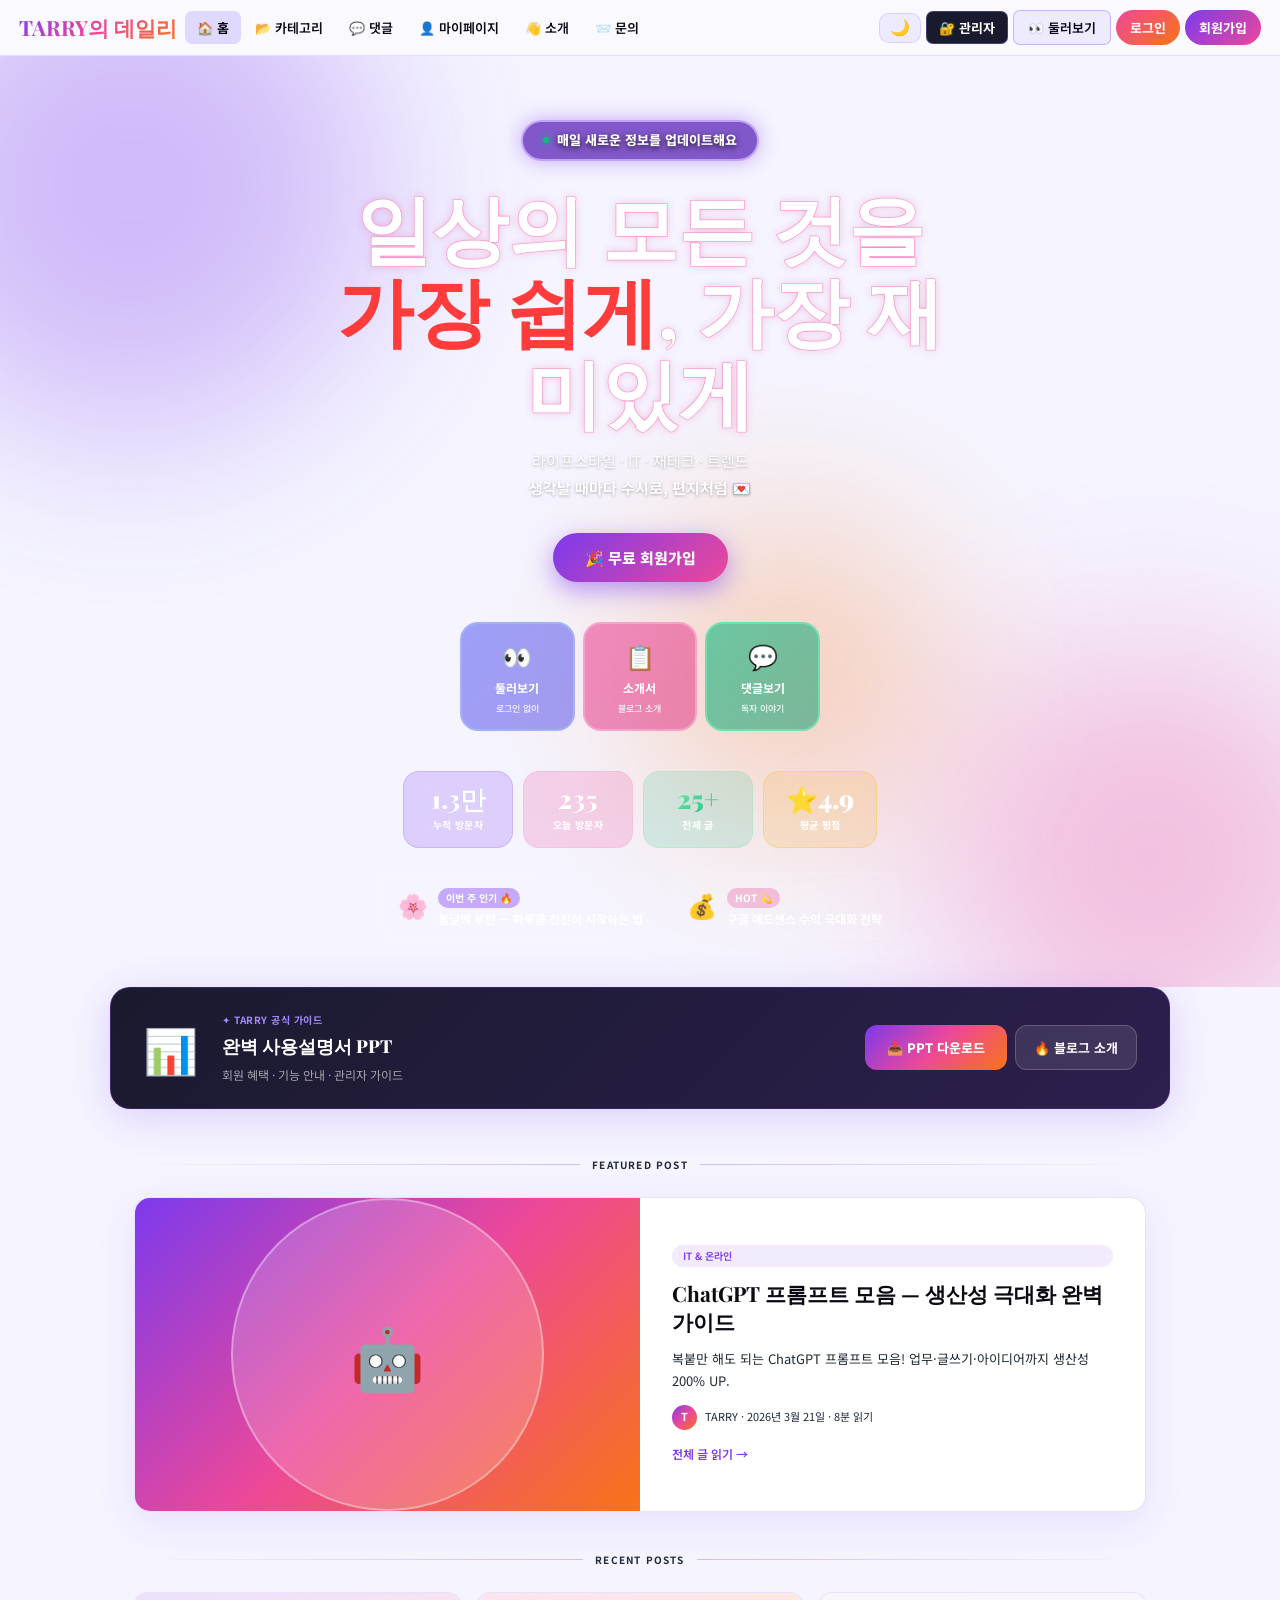
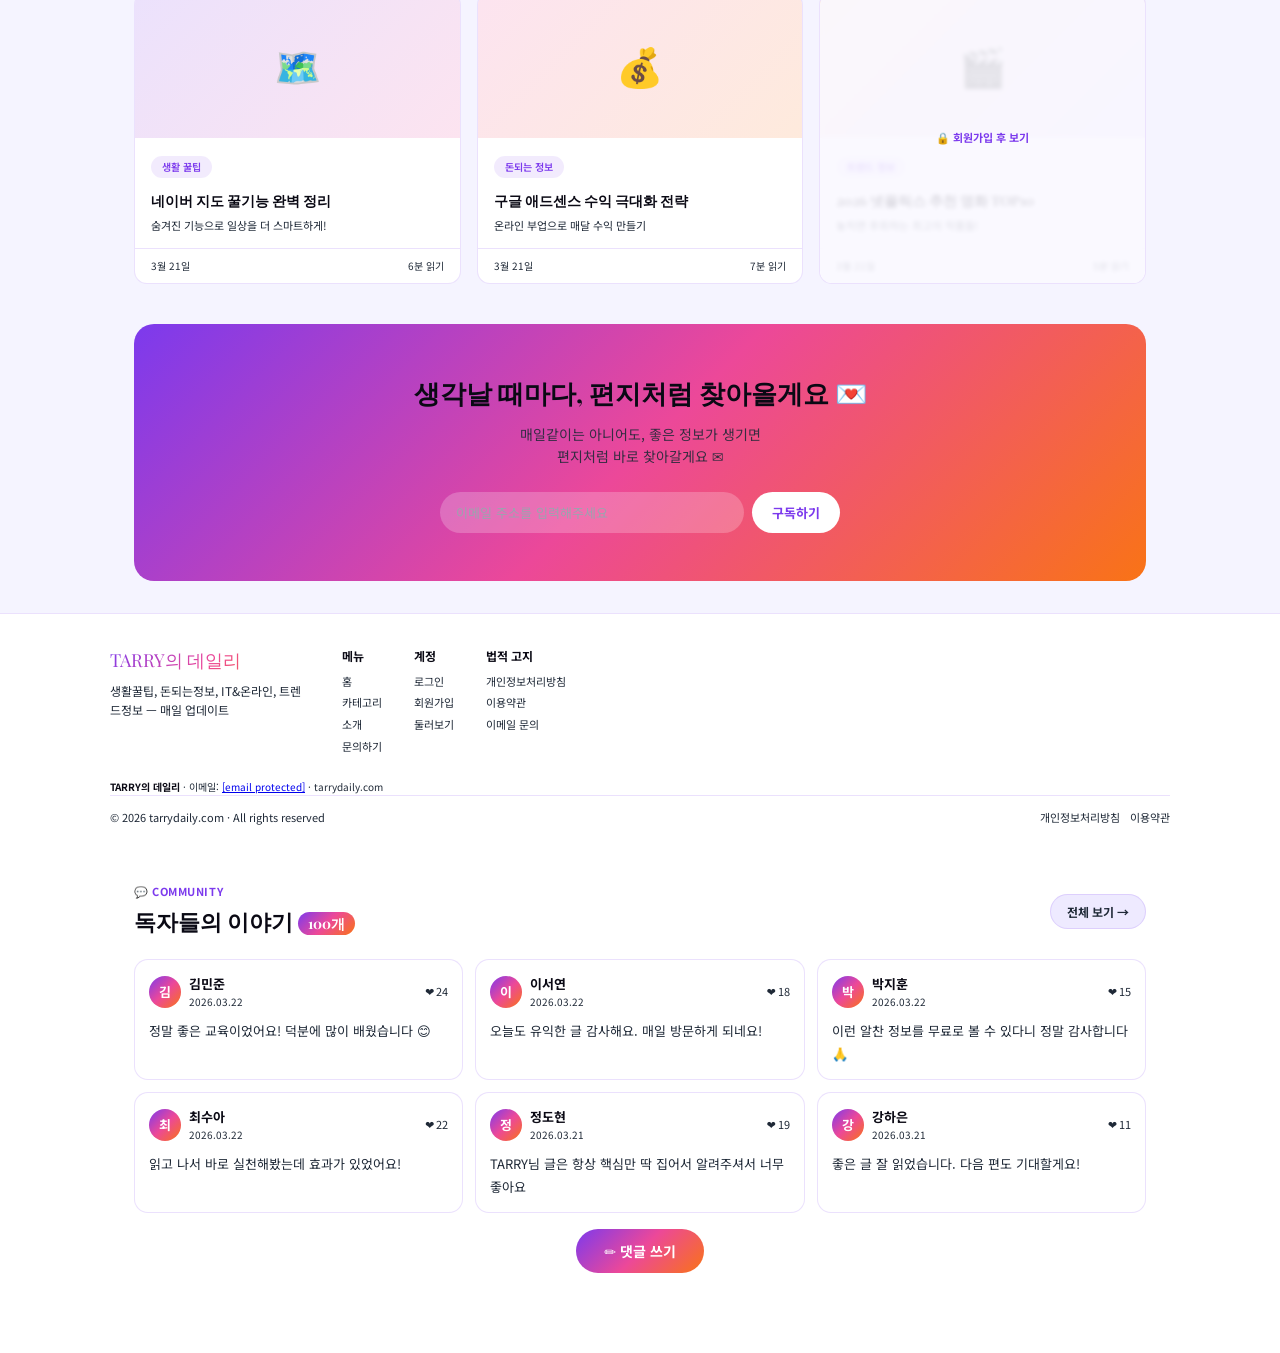
==== commit c77566ac: "로그인경고문, 회원가입이름필드, 중복함수제거, 소개서버튼정리" ====
--- a/index.html
+++ b/index.html
@@ -107,7 +107,6 @@
     <button class="nl" id="nl-comment" onclick="showPage('comment');setNav('comment')">💬 댓글</button>
     <button class="nl" id="nl-member" onclick="showPage('member');setNav('member')">👤 마이페이지</button>
     <button class="nl" id="nl-about" onclick="showPage('about');setNav('about')">👋 소개</button>
-    <button class="nl" id="nl-intro" onclick="showPage('intro');setNav('intro')">🚀 소개서</button>
     <button class="nl" id="nl-contact" onclick="showPage('contact');setNav('contact')">📨 문의</button>
   </div>
   <div class="nav-r">
@@ -4050,148 +4049,76 @@
   document.querySelectorAll('.auth-panel').forEach(p=>p.style.display='none');
   const panel=document.getElementById(tab==='login'?'loginF':'signupF');if(panel)panel.style.display='block';
 }
-function doLogin(){
-  const email=document.getElementById('lEmail')?.value||'';
-  const pw=document.getElementById('lPw')?.value||'';
-  if(!email||!pw){toast('이메일과 비밀번호를 입력해주세요');return;}
-  loginSuccess({email,name:email.split('@')[0],grade:'FREE'});
-}
-/* ── 회원가입 실시간 체크 ── */
-function checkSignupEmail(){
-  var email = document.getElementById('sEmail')?.value?.trim()||'';
-  var box = document.getElementById('emailCheckBox');
-  var icon = document.getElementById('ec_format_icon');
-  if(!email){if(box)box.style.display='none';return;}
-  if(box) box.style.display='block';
-  var ok = /^[^\s@]+@[^\s@]+\.[^\s@]+$/.test(email);
-  if(icon){
-    icon.textContent = ok ? '✅' : '❌';
-    icon.parentElement.style.color = ok ? '#059669' : '#dc2626';
-  }
-}
-
-function checkSignupPw(){
-  var pw = document.getElementById('sPw')?.value||'';
-  var box = document.getElementById('pwCheckBox');
-  if(!pw){if(box)box.style.display='none';return;}
-  if(box) box.style.display='block';
-
-  var checks = {
-    len:   pw.length >= 6,
-    upper: /[A-Z]/.test(pw),
-    lower: /[a-z]/.test(pw),
-    num:   /[0-9]/.test(pw)
-  };
-
-  function setCheck(id, iconId, ok){
-    var row = document.getElementById(id);
-    var ic  = document.getElementById(iconId);
-    if(ic)  ic.textContent = ok ? '✅' : '⬜';
-    if(row) row.style.color = ok ? '#059669' : 'var(--mt)';
-  }
-  setCheck('pwCheck_len',   'pc_len',   checks.len);
-  setCheck('pwCheck_upper', 'pc_upper', checks.upper);
-  setCheck('pwCheck_lower', 'pc_lower', checks.lower);
-  setCheck('pwCheck_num',   'pc_num',   checks.num);
-
-  var score = Object.values(checks).filter(Boolean).length;
-  var bar   = document.getElementById('pwStrengthBar');
-  var label = document.getElementById('pwStrengthLabel');
-  var configs = [
-    {w:'25%', color:'#ef4444', txt:'취약해요 😟'},
-    {w:'50%', color:'#f97316', txt:'조금 더 필요해요 🤔'},
-    {w:'75%', color:'#eab308', txt:'거의 다 왔어요 😊'},
-    {w:'100%',color:'#22c55e', txt:'완벽해요! 🎉'}
-  ];
-  if(bar && label && score > 0){
-    bar.style.width   = configs[score-1].w;
-    bar.style.background = configs[score-1].color;
-    label.textContent = configs[score-1].txt;
-    label.style.color = configs[score-1].color;
-  }
-}
-
 function doSignup(){
   var nick  = document.getElementById('sNick')?.value?.trim()||'';
   var email = document.getElementById('sEmail')?.value?.trim()||'';
   var pw    = document.getElementById('sPw')?.value||'';
+
+  var errEl = document.getElementById('signupErrorMsg');
+  var sucEl = document.getElementById('signupSuccessMsg');
+  function showErr(msg){
+    if(errEl){ errEl.textContent=msg; errEl.style.display='block'; }
+    if(sucEl) sucEl.style.display='none';
+    toast(msg);
+  }
+  if(errEl) errEl.style.display='none';
+
+  // 이름 검증
+  if(!nick){ showErr('⚠️ 이름을 입력해주세요'); return; }
+  if(nick.length < 2){ showErr('⚠️ 이름은 2자 이상 입력해주세요'); return; }
+
   // 이메일 검증
-  if(!email){toast('✉️ 이메일을 입력해주세요');return;}
-  if(!/^[^\s@]+@[^\s@]+\.[^\s@]+$/.test(email)){toast('✉️ 올바른 이메일 형식이 아니에요 (예: abc@gmail.com)');return;}
+  if(!email){ showErr('✉️ 이메일을 입력해주세요'); return; }
+  if(!/^[^\s@]+@[^\s@]+\.[^\s@]+$/.test(email)){ showErr('✉️ 올바른 이메일 형식이 아니에요 (예: abc@gmail.com)'); return; }
+
   // 비밀번호 검증
-  if(!pw){toast('🔐 비밀번호를 입력해주세요');return;}
-  if(pw.length<6){toast('🔐 비밀번호는 6자 이상이어야 해요');return;}
-  if(!/[A-Z]/.test(pw)){toast('🔐 영문 대문자(A–Z)를 1개 이상 포함해주세요');return;}
-  if(!/[a-z]/.test(pw)){toast('🔐 영문 소문자(a–z)를 1개 이상 포함해주세요');return;}
-  if(!/[0-9]/.test(pw)){toast('🔐 숫자(0–9)를 1개 이상 포함해주세요');return;}
-
-  // 중복 이메일 체크
+  if(!pw){ showErr('🔐 비밀번호를 입력해주세요'); return; }
+  if(pw.length < 6){ showErr('🔐 비밀번호는 6자 이상이어야 해요'); return; }
+  if(!/[A-Z]/.test(pw)){ showErr('🔐 영문 대문자(A–Z)를 포함해주세요'); return; }
+  if(!/[a-z]/.test(pw)){ showErr('🔐 영문 소문자(a–z)를 포함해주세요'); return; }
+  if(!/[0-9]/.test(pw)){ showErr('🔐 숫자(0–9)를 포함해주세요'); return; }
+
+  // 중복 이메일
   try{
     var members = JSON.parse(localStorage.getItem('tarry_members')||'[]');
     if(members.find(function(m){return m.email===email;})){
-      toast('✉️ 이미 가입된 이메일이에요');return;
+      showErr('✉️ 이미 가입된 이메일이에요'); return;
     }
   }catch(e){}
 
-  // URL 추천코드 확인
-  var refCode = '';
+  var refCode='';
+  try{ var up=new URLSearchParams(window.location.search); refCode=up.get('ref')||sessionStorage.getItem('tarry_ref')||''; }catch(e){}
+  var myCode='TARRY_'+email.split('@')[0].toUpperCase().replace(/[^A-Z0-9]/g,'').substring(0,8)+'_'+Date.now().toString(36).toUpperCase().slice(-4);
+  var joinDate=new Date().toLocaleDateString('ko-KR');
+  var user={email:email,name:nick,grade:'FREE',pw:pw,joinDate:joinDate,refCode:myCode,refBy:refCode,profileImg:''};
+
   try{
-    var urlParams = new URLSearchParams(window.location.search);
-    refCode = urlParams.get('ref') || sessionStorage.getItem('tarry_ref') || '';
+    var members2=JSON.parse(localStorage.getItem('tarry_members')||'[]');
+    members2.push(user);
+    localStorage.setItem('tarry_members',JSON.stringify(members2));
   }catch(e){}
 
-  // 고유 추천코드 생성
-  var myCode = 'TARRY_' + email.split('@')[0].toUpperCase().replace(/[^A-Z0-9]/g,'').substring(0,8) + '_' + Date.now().toString(36).toUpperCase().slice(-4);
-
-  var joinDate = new Date().toLocaleDateString('ko-KR');
-  var user = {
-    email: email,
-    name:  nick || email.split('@')[0],
-    grade: 'FREE',
-    pw:    pw,
-    joinDate: joinDate,
-    refCode:  myCode,
-    refBy:    refCode,
-    profileImg: ''
-  };
-
-  // 회원 저장
-  try{
-    var members = JSON.parse(localStorage.getItem('tarry_members')||'[]');
-    members.push(user);
-    localStorage.setItem('tarry_members', JSON.stringify(members));
-  }catch(e){}
-
-  // 추천인 유입 기록
-  if(refCode){
-    try{
-      var refs = JSON.parse(localStorage.getItem('tarry_refs')||'{}');
-      if(!refs[refCode]) refs[refCode]=[];
-      refs[refCode].push({name: user.name, email: email, date: joinDate});
-      localStorage.setItem('tarry_refs', JSON.stringify(refs));
-    }catch(e){}
-  }
-
+  if(sucEl) sucEl.style.display='block';
   loginSuccess(user);
-  toast('🎉 가입 완료! 환영해요, '+(nick||email.split('@')[0])+'님!');
-  // 기존 팝업 제거 후 새로 생성
+  toast('🎉 가입 완료! 환영해요, '+nick+'님!');
   setTimeout(function(){
-    var existing = document.getElementById('signupSuccessPop');
+    var existing=document.getElementById('signupSuccessPop');
     if(existing) existing.remove();
-    var pop = document.createElement('div');
-    pop.id = 'signupSuccessPop';
+    var pop=document.createElement('div');
+    pop.id='signupSuccessPop';
     pop.style.cssText='position:fixed;inset:0;background:rgba(0,0,0,.6);z-index:99999;display:flex;align-items:center;justify-content:center;padding:20px';
-    pop.onclick = function(e){ if(e.target===pop) pop.remove(); };
-    pop.innerHTML='<div style="background:var(--sur);border-radius:22px;padding:32px 28px;text-align:center;max-width:340px;width:100%;box-shadow:0 24px 70px rgba(124,58,237,.25)">'
+    pop.onclick=function(e){if(e.target===pop)pop.remove();};
+    pop.innerHTML='<div style="background:var(--sur);border-radius:22px;padding:32px 28px;text-align:center;max-width:340px;width:100%">'
       +'<div style="font-size:56px;margin-bottom:12px">🎉</div>'
       +'<h2 style="font-family:var(--display);font-size:22px;color:var(--tx);margin-bottom:8px">가입 완료!</h2>'
-      +'<p style="font-size:14px;color:var(--mt);margin-bottom:20px">환영해요, <strong style="color:var(--ac)">'+(nick||email.split('@')[0])+'</strong>님!<br>TARRY의 데일리 회원이 됐어요 😊</p>'
+      +'<p style="font-size:14px;color:var(--mt);margin-bottom:20px">환영해요, <strong style="color:var(--ac)">'+nick+'</strong>님!<br>TARRY의 데일리 회원이 됐어요 😊</p>'
       +'<button onclick="document.getElementById(\'signupSuccessPop\').remove()" style="background:var(--grad);color:#fff;border:none;border-radius:10px;padding:12px 32px;font-size:14px;font-weight:700;cursor:pointer;font-family:var(--font)">시작하기 🚀</button>'
       +'</div>';
     document.body.appendChild(pop);
-    setTimeout(function(){ if(pop.parentNode) pop.remove(); }, 5000);
-  }, 300);
-}
+    setTimeout(function(){if(pop.parentNode)pop.remove();},5000);
+  },300);
+}
+
 
 function doLogin(){
   var email = document.getElementById('lEmail')?.value?.trim()||'';
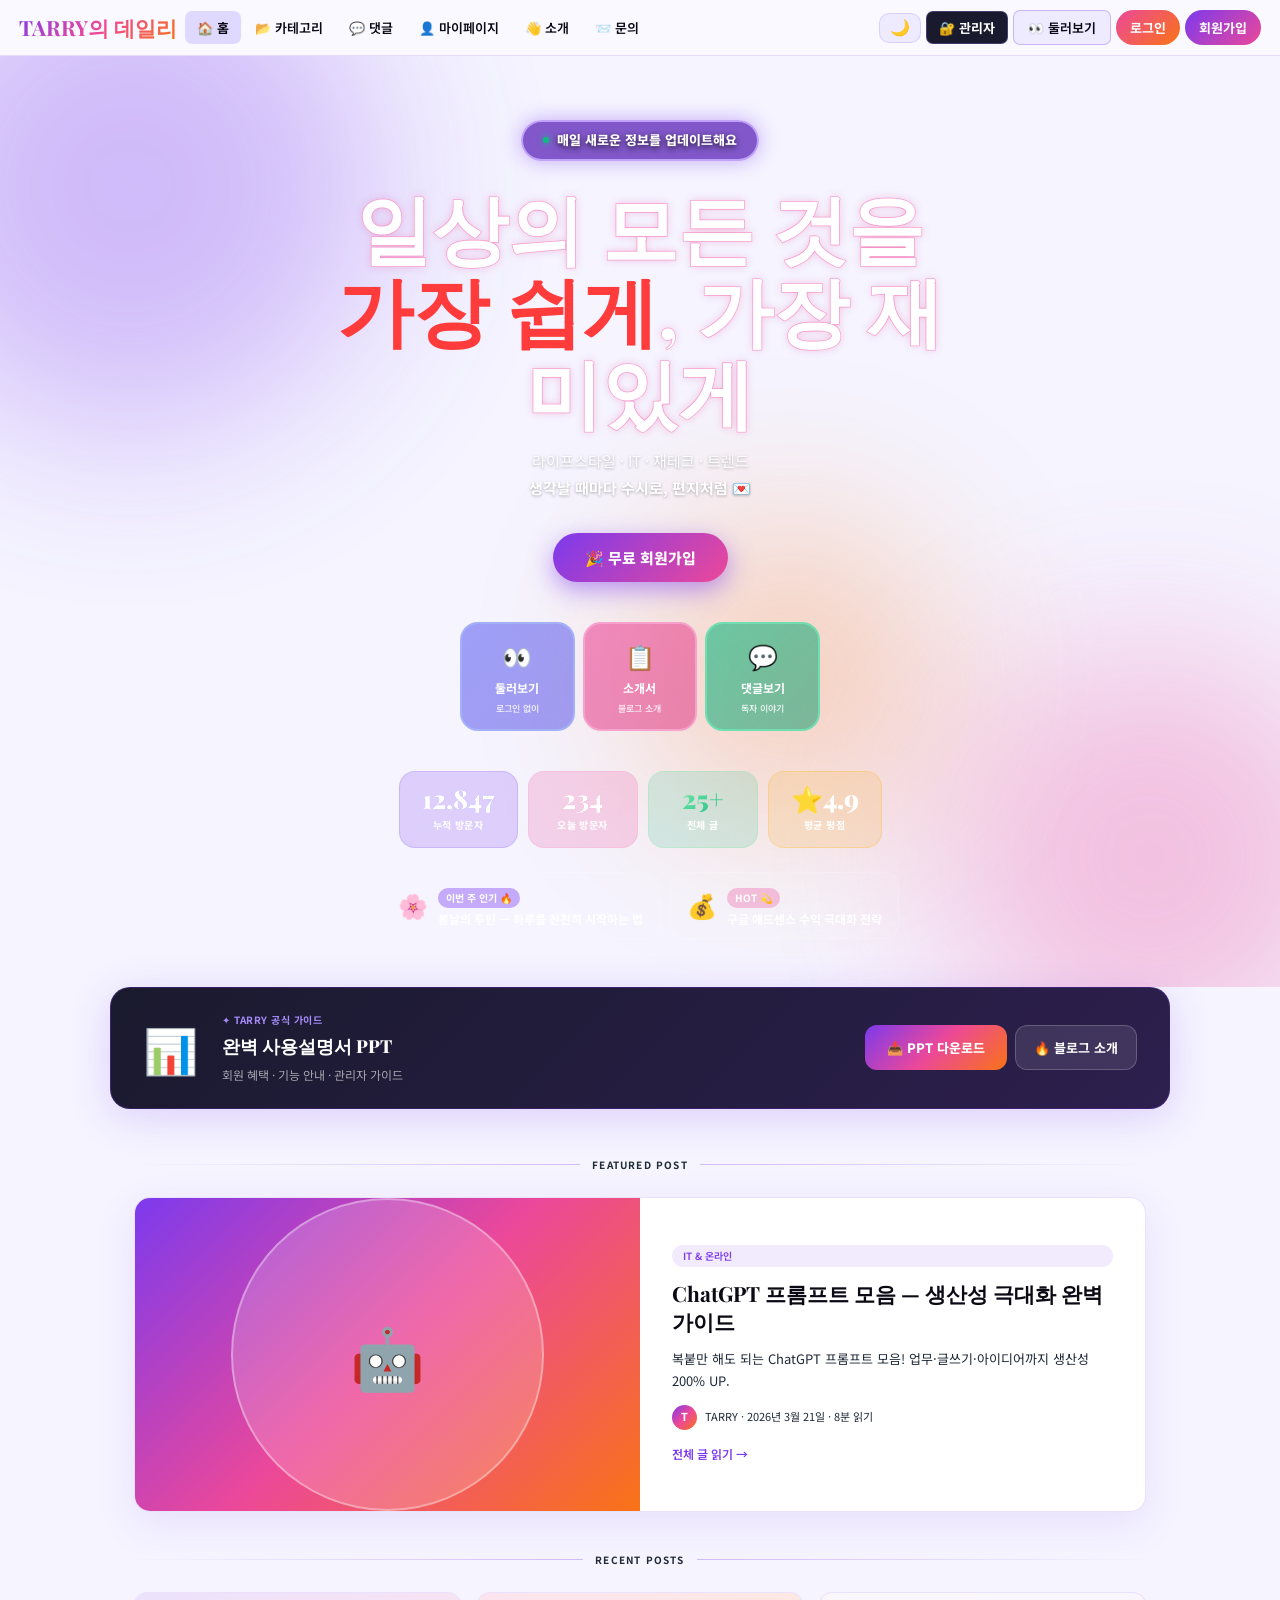
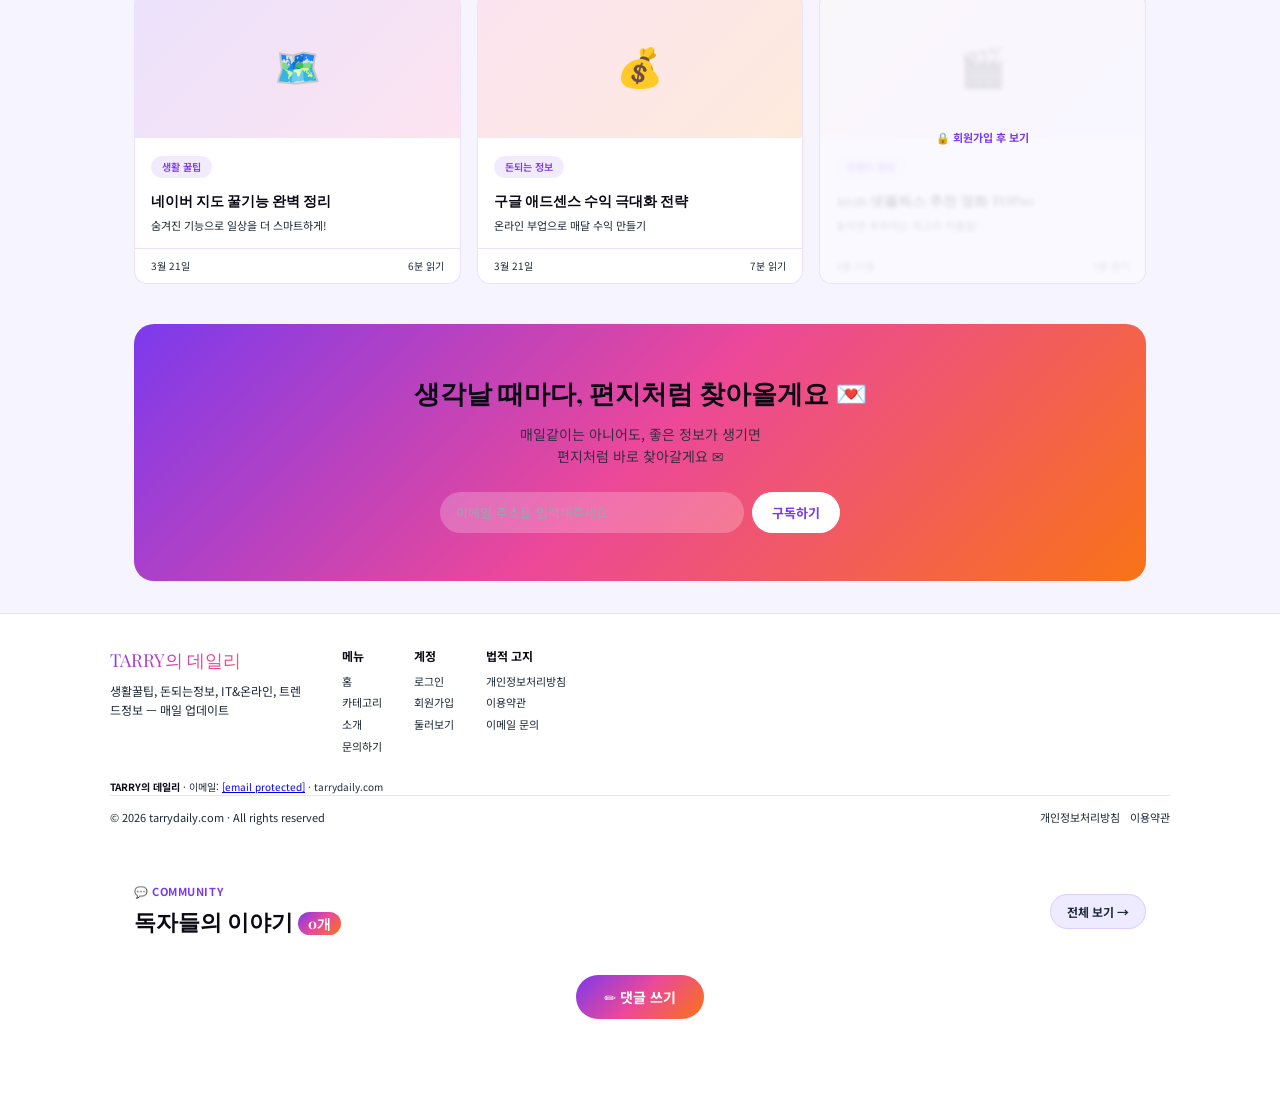
==== commit b71a2a18: "인라인 중복함수 44개 제거 - 로그인회원가입정상화" ====
--- a/index.html
+++ b/index.html
@@ -3421,6 +3421,576 @@
 
 <script data-cfasync="false" src="/cdn-cgi/scripts/5c5dd728/cloudflare-static/email-decode.min.js"></script>
 
+
+<!-- 소셜 팝업 -->
+<div id="socialPopup" style="display:none;position:fixed;bottom:140px;left:16px;background:var(--sur);border:1px solid var(--bd);border-radius:16px;padding:12px 14px;box-shadow:0 8px 30px rgba(0,0,0,.2);z-index:9998;max-width:260px;animation:fadeUp .3s ease">
+  <div style="display:flex;align-items:center;gap:10px">
+    <div id="socialPopupAv" style="background:var(--grad);border-radius:50%;width:36px;height:36px;min-width:36px;display:flex;align-items:center;justify-content:center;color:#fff;font-weight:700;font-size:15px">김</div>
+    <div style="flex:1;min-width:0"><div id="socialPopupMsg" style="font-size:12px;color:var(--tx);line-height:1.4"></div><div id="socialPopupTime" style="font-size:10px;color:var(--mt);margin-top:2px">방금 전</div></div>
+    <button onclick="document.getElementById('socialPopup').style.display='none'" style="background:none;border:none;color:var(--mt);cursor:pointer;font-size:18px;padding:0;line-height:1;flex-shrink:0">×</button>
+  </div>
+</div>
+
+<!-- 모바일 하단 네비 -->
+
+
+<div id="mobileBottomNav" style="position:fixed;bottom:0;left:0;right:0;z-index:999;padding:0 0 calc(env(safe-area-inset-bottom,0px))">
+
+  <!-- 네비바 메인 -->
+  <div id="mobileNavBar" style="display:flex;justify-content:space-around;align-items:center;padding:8px 4px 10px;background:rgba(255,255,255,0.95);backdrop-filter:blur(24px);-webkit-backdrop-filter:blur(24px);border-top:1px solid rgba(167,139,250,0.2);box-shadow:0 -6px 30px rgba(124,58,237,0.1)">
+
+    <!-- 홈: 보라 집돌이 캐릭터 -->
+    <button class="mnav-btn" onclick="showPage('home');setNav('home')">
+      <div class="mnav-icon mi-home">
+        <svg width="46" height="46" viewBox="0 0 46 46" fill="none">
+          <!-- 집 본체 -->
+          <rect x="10" y="24" width="26" height="16" rx="3" fill="rgba(255,255,255,0.9)"/>
+          <!-- 지붕 -->
+          <path d="M6 26L23 11L40 26" fill="rgba(255,255,255,0.6)" stroke="rgba(255,255,255,0.8)" stroke-width="1.5" stroke-linejoin="round"/>
+          <!-- 굴뚝 -->
+          <rect x="29" y="14" width="4" height="7" rx="1.5" fill="rgba(255,255,255,0.5)"/>
+          <!-- 연기 -->
+          <circle cx="31" cy="11.5" r="1.8" fill="rgba(255,255,255,0.3)"/>
+          <circle cx="33" cy="9.5" r="1.2" fill="rgba(255,255,255,0.2)"/>
+          <!-- 문 -->
+          <rect x="19" y="31" width="8" height="9" rx="4" fill="rgba(124,58,237,0.35)"/>
+          <!-- 창문 -->
+          <rect x="12" y="27" width="6" height="5" rx="1.5" fill="rgba(124,58,237,0.25)"/>
+          <rect x="28" y="27" width="6" height="5" rx="1.5" fill="rgba(124,58,237,0.25)"/>
+          <!-- 창문 십자 -->
+          <line x1="15" y1="27" x2="15" y2="32" stroke="rgba(255,255,255,0.5)" stroke-width="0.8"/>
+          <line x1="12" y1="29.5" x2="18" y2="29.5" stroke="rgba(255,255,255,0.5)" stroke-width="0.8"/>
+        </svg>
+      </div>
+      <span class="mnav-label" style="color:#7c3aed">홈</span>
+    </button>
+
+    <!-- 카테고리: 핑크 북이 눈 달린 캐릭터 -->
+    <button class="mnav-btn" onclick="showPage('cat');setNav('cat')">
+      <div class="mnav-icon mi-cat">
+        <svg width="46" height="46" viewBox="0 0 46 46" fill="none">
+          <!-- 책 몸통 -->
+          <rect x="8" y="12" width="30" height="26" rx="4" fill="rgba(255,255,255,0.9)"/>
+          <!-- 책등 -->
+          <rect x="8" y="12" width="5" height="26" rx="3" fill="rgba(255,255,255,0.5)"/>
+          <!-- 줄 -->
+          <rect x="17" y="19" width="16" height="2" rx="1" fill="rgba(236,72,153,0.4)"/>
+          <rect x="17" y="24" width="12" height="2" rx="1" fill="rgba(236,72,153,0.3)"/>
+          <rect x="17" y="29" width="14" height="2" rx="1" fill="rgba(236,72,153,0.25)"/>
+          <!-- 귀여운 눈 -->
+          <circle cx="17" cy="13" r="3.5" fill="white"/>
+          <circle cx="17" cy="13" r="2" fill="#ec4899" opacity="0.85"/>
+          <circle cx="17.7" cy="12.3" r="0.8" fill="white"/>
+          <circle cx="29" cy="13" r="3.5" fill="white"/>
+          <circle cx="29" cy="13" r="2" fill="#ec4899" opacity="0.85"/>
+          <circle cx="29.7" cy="12.3" r="0.8" fill="white"/>
+          <!-- 볼터치 -->
+          <ellipse cx="14" cy="15.5" rx="2" ry="1.2" fill="rgba(255,150,180,0.4)"/>
+          <ellipse cx="32" cy="15.5" rx="2" ry="1.2" fill="rgba(255,150,180,0.4)"/>
+          <!-- 입 -->
+          <path d="M21 16Q23 18 25 16" stroke="rgba(236,72,153,0.7)" stroke-width="1.2" stroke-linecap="round" fill="none"/>
+        </svg>
+      </div>
+      <span class="mnav-label" style="color:#ec4899">카테고리</span>
+    </button>
+
+    <!-- 댓글: 보라 말풍선 캐릭터 -->
+    <button class="mnav-btn" id="nl-comment" onclick="showPage('comment');setNav('comment')">
+      <div class="mnav-icon" style="background:linear-gradient(135deg,#7c3aed,#a855f7)">
+        <svg width="46" height="46" viewBox="0 0 46 46" fill="none">
+          <!-- 말풍선 몸통 -->
+          <rect x="7" y="9" width="28" height="19" rx="8" fill="rgba(255,255,255,0.95)"/>
+          <!-- 꼬리 -->
+          <path d="M13 28L10 37L21 30" fill="rgba(255,255,255,0.95)"/>
+          <!-- 귀여운 눈 -->
+          <circle cx="16" cy="18.5" r="2.5" fill="white"/>
+          <circle cx="16" cy="18.5" r="1.5" fill="rgba(124,58,237,0.85)"/>
+          <circle cx="16.7" cy="17.8" r="0.6" fill="white"/>
+          <circle cx="26" cy="18.5" r="2.5" fill="white"/>
+          <circle cx="26" cy="18.5" r="1.5" fill="rgba(124,58,237,0.85)"/>
+          <circle cx="26.7" cy="17.8" r="0.6" fill="white"/>
+          <!-- 볼터치 -->
+          <ellipse cx="12.5" cy="21" rx="2.2" ry="1.3" fill="rgba(196,168,255,0.45)"/>
+          <ellipse cx="29.5" cy="21" rx="2.2" ry="1.3" fill="rgba(196,168,255,0.45)"/>
+          <!-- 입 -->
+          <path d="M19 22Q21 24.5 23 22" stroke="rgba(124,58,237,0.7)" stroke-width="1.2" stroke-linecap="round" fill="none"/>
+          <!-- 별 장식 -->
+          <circle cx="34" cy="12" r="1.5" fill="rgba(255,255,255,0.7)"/>
+          <circle cx="37" cy="20" r="1" fill="rgba(255,255,255,0.5)"/>
+        </svg>
+      </div>
+      <span class="mnav-label" style="color:#7c3aed">댓글</span>
+    </button>
+
+    <!-- 로그인: 오렌지 토끼 캐릭터 -->
+    <button class="mnav-btn" onclick="showPage('auth');setNav('auth');setAtab('login')">
+      <div class="mnav-icon mi-login">
+        <svg width="46" height="46" viewBox="0 0 46 46" fill="none">
+          <!-- 귀 -->
+          <ellipse cx="17" cy="11" rx="4" ry="7" fill="rgba(255,255,255,0.8)"/>
+          <ellipse cx="29" cy="11" rx="4" ry="7" fill="rgba(255,255,255,0.8)"/>
+          <ellipse cx="17" cy="11" rx="2.2" ry="4.5" fill="rgba(255,180,120,0.5)"/>
+          <ellipse cx="29" cy="11" rx="2.2" ry="4.5" fill="rgba(255,180,120,0.5)"/>
+          <!-- 얼굴 -->
+          <ellipse cx="23" cy="27" rx="12" ry="11" fill="rgba(255,255,255,0.95)"/>
+          <!-- 눈 -->
+          <circle cx="18.5" cy="25" r="2.5" fill="white"/>
+          <circle cx="18.5" cy="25" r="1.5" fill="#f97316" opacity="0.9"/>
+          <circle cx="19.1" cy="24.4" r="0.6" fill="white"/>
+          <circle cx="27.5" cy="25" r="2.5" fill="white"/>
+          <circle cx="27.5" cy="25" r="1.5" fill="#f97316" opacity="0.9"/>
+          <circle cx="28.1" cy="24.4" r="0.6" fill="white"/>
+          <!-- 볼터치 -->
+          <ellipse cx="15.5" cy="28" rx="2.8" ry="1.6" fill="rgba(255,160,100,0.35)"/>
+          <ellipse cx="30.5" cy="28" rx="2.8" ry="1.6" fill="rgba(255,160,100,0.35)"/>
+          <!-- 코+입 -->
+          <ellipse cx="23" cy="29" rx="1.2" ry="0.8" fill="rgba(249,115,22,0.6)"/>
+          <path d="M20.5 30.5Q23 33 25.5 30.5" stroke="rgba(249,115,22,0.7)" stroke-width="1.2" stroke-linecap="round" fill="none"/>
+          <!-- 수염 -->
+          <line x1="14" y1="29" x2="20" y2="29.5" stroke="rgba(255,255,255,0.6)" stroke-width="0.8"/>
+          <line x1="26" y1="29.5" x2="32" y2="29" stroke="rgba(255,255,255,0.6)" stroke-width="0.8"/>
+        </svg>
+      </div>
+      <span class="mnav-label" style="color:#f97316">로그인</span>
+    </button>
+
+    <!-- 관리자: 민트 왕관 곰 캐릭터 -->
+    <button class="mnav-btn" onclick="toggleMobileDash()">
+      <div class="mnav-icon mi-admin">
+        <svg width="46" height="46" viewBox="0 0 46 46" fill="none">
+          <!-- 왕관 -->
+          <path d="M12 20L15 13L19.5 18L23 11L26.5 18L31 13L34 20Z" fill="rgba(255,255,255,0.9)"/>
+          <rect x="12" y="19" width="22" height="4" rx="2" fill="rgba(255,255,255,0.7)"/>
+          <!-- 왕관 보석 -->
+          <circle cx="23" cy="15" r="2" fill="rgba(16,185,129,0.5)"/>
+          <circle cx="15" cy="19" r="1.2" fill="rgba(255,255,255,0.5)"/>
+          <circle cx="31" cy="19" r="1.2" fill="rgba(255,255,255,0.5)"/>
+          <!-- 곰 귀 -->
+          <circle cx="14" cy="26" r="4.5" fill="rgba(255,255,255,0.75)"/>
+          <circle cx="32" cy="26" r="4.5" fill="rgba(255,255,255,0.75)"/>
+          <circle cx="14" cy="26" r="2.5" fill="rgba(110,231,183,0.5)"/>
+          <circle cx="32" cy="26" r="2.5" fill="rgba(110,231,183,0.5)"/>
+          <!-- 얼굴 -->
+          <ellipse cx="23" cy="32" rx="11" ry="9" fill="rgba(255,255,255,0.95)"/>
+          <!-- 눈 -->
+          <circle cx="19" cy="30" r="2.2" fill="white"/>
+          <circle cx="19" cy="30" r="1.3" fill="#10b981" opacity="0.9"/>
+          <circle cx="19.5" cy="29.5" r="0.55" fill="white"/>
+          <circle cx="27" cy="30" r="2.2" fill="white"/>
+          <circle cx="27" cy="30" r="1.3" fill="#10b981" opacity="0.9"/>
+          <circle cx="27.5" cy="29.5" r="0.55" fill="white"/>
+          <!-- 볼터치 -->
+          <ellipse cx="16" cy="33" rx="2.5" ry="1.5" fill="rgba(110,231,183,0.35)"/>
+          <ellipse cx="30" cy="33" rx="2.5" ry="1.5" fill="rgba(110,231,183,0.35)"/>
+          <!-- 코 입 -->
+          <ellipse cx="23" cy="33.5" rx="2" ry="1.2" fill="rgba(16,185,129,0.4)"/>
+          <path d="M20.5 35Q23 37.5 25.5 35" stroke="rgba(16,185,129,0.7)" stroke-width="1.2" stroke-linecap="round" fill="none"/>
+        </svg>
+      </div>
+      <span class="mnav-label" style="color:#10b981">관리자</span>
+    </button>
+  </div>
+
+  <!-- 관리자 대시보드 패널 -->
+  <div id="mobileDashPanel" style="display:none;border-top:1px solid var(--bd);padding:14px;max-height:70vh;overflow-y:auto;background:var(--sur)">
+    <div style="display:flex;justify-content:space-between;align-items:center;margin-bottom:12px">
+      <div style="font-size:14px;font-weight:800;color:var(--tx)">🔐 관리자 메뉴</div>
+      <button onclick="toggleMobileDash()" style="background:none;border:none;color:var(--mt);cursor:pointer;font-size:20px">×</button>
+    </div>
+    <!-- 비로그인 -->
+    <div id="mobileDashLogin" style="display:block">
+      <input type="password" id="mobilePwField" placeholder="관리자 비밀번호" style="width:100%;background:var(--sur2);border:1.5px solid var(--bd2);border-radius:10px;padding:11px 14px;font-size:14px;color:var(--tx);outline:none;font-family:var(--font);margin-bottom:8px;box-sizing:border-box">
+      <button onclick="doMobileAdminLogin()" style="width:100%;background:var(--grad);color:#fff;border:none;border-radius:10px;padding:12px;font-size:14px;font-weight:700;cursor:pointer;font-family:var(--font)">🔐 로그인</button>
+    </div>
+    <!-- 로그인 후 -->
+    <div id="mobileDashMain" style="display:none">
+      <!-- 통계 카드 -->
+      <div style="display:grid;grid-template-columns:1fr 1fr 1fr;gap:8px;margin-bottom:12px">
+        <div style="background:linear-gradient(145deg,#fff,#e8e2ff);border-radius:14px;padding:12px;text-align:center;box-shadow:3px 3px 8px rgba(124,58,237,0.2),-2px -2px 6px rgba(255,255,255,0.9)">
+          <div style="font-size:18px;font-weight:800;color:var(--ac)" id="mDashTotal">-</div>
+          <div style="font-size:9px;color:var(--mt);margin-top:2px">누적</div>
+        </div>
+        <div style="background:linear-gradient(145deg,#fff,#fde8f0);border-radius:14px;padding:12px;text-align:center;box-shadow:3px 3px 8px rgba(236,72,153,0.2),-2px -2px 6px rgba(255,255,255,0.9)">
+          <div style="font-size:18px;font-weight:800;color:#ec4899" id="mDashDaily">-</div>
+          <div style="font-size:9px;color:var(--mt);margin-top:2px">오늘</div>
+        </div>
+        <div style="background:linear-gradient(145deg,#fff,#d1fae5);border-radius:14px;padding:12px;text-align:center;box-shadow:3px 3px 8px rgba(16,185,129,0.2),-2px -2px 6px rgba(255,255,255,0.9)">
+          <div style="font-size:18px;font-weight:800;color:#10b981" id="mDashPosts">-</div>
+          <div style="font-size:9px;color:var(--mt);margin-top:2px">글</div>
+        </div>
+      </div>
+      <!-- 빠른 메뉴 귀여운 아이콘 -->
+      
+      <div style="display:grid;grid-template-columns:1fr 1fr;gap:10px;margin-bottom:12px">
+
+        <!-- 뉴스수집 -->
+        <button class="dq-btn" onclick="closeMobileDash();showPage('admin');adminOpen();setAdminTab('news')">
+          <div class="dq-card" style="background:linear-gradient(135deg,#ecfdf5,#d1fae5);box-shadow:0 4px 14px rgba(16,185,129,0.2),inset 0 1px 0 rgba(255,255,255,0.8);border:1px solid rgba(16,185,129,0.15)">
+            <div style="width:44px;height:44px;border-radius:14px;background:linear-gradient(135deg,#34d399,#059669);box-shadow:0 4px 10px rgba(5,150,105,0.4);display:flex;align-items:center;justify-content:center">
+              <svg width="24" height="24" viewBox="0 0 24 24" fill="none">
+                <rect x="3" y="5" width="18" height="3" rx="1.5" fill="white" opacity="0.9"/>
+                <rect x="3" y="10.5" width="13" height="2.5" rx="1.25" fill="white" opacity="0.75"/>
+                <rect x="3" y="15.5" width="9" height="2.5" rx="1.25" fill="white" opacity="0.6"/>
+                <circle cx="19" cy="17" r="3.5" fill="white" opacity="0.95"/>
+                <path d="M18 17L19 18L21 16" stroke="#059669" stroke-width="1.2" stroke-linecap="round" stroke-linejoin="round"/>
+              </svg>
+            </div>
+            <div style="font-size:11px;font-weight:800;color:#065f46">수집 &amp; 발행</div>
+            <div style="font-size:9px;color:#6ee7b7;font-weight:600">🗞️ AI+발행</div>
+          </div>
+        </button>
+
+        <!-- 글 가져오기 -->
+        <button class="dq-btn" onclick="closeMobileDash();showPage('admin');adminOpen();setAdminTab('rss')">
+          <div class="dq-card" style="background:linear-gradient(135deg,#f5f3ff,#ede9fe);box-shadow:0 4px 14px rgba(124,58,237,0.2),inset 0 1px 0 rgba(255,255,255,0.8);border:1px solid rgba(124,58,237,0.15)">
+            <div style="width:44px;height:44px;border-radius:14px;background:linear-gradient(135deg,#a78bfa,#7c3aed);box-shadow:0 4px 10px rgba(124,58,237,0.4);display:flex;align-items:center;justify-content:center">
+              <svg width="24" height="24" viewBox="0 0 24 24" fill="none">
+                <circle cx="5.5" cy="18.5" r="2" fill="white" opacity="0.9"/>
+                <path d="M4 11C7.87 11 11 14.13 11 18" stroke="white" stroke-width="1.8" stroke-linecap="round" fill="none" opacity="0.8"/>
+                <path d="M4 6C10.63 6 16 11.37 16 18" stroke="white" stroke-width="1.8" stroke-linecap="round" fill="none" opacity="0.6"/>
+                <path d="M20 18C20 11.37 14.63 6 8 6" stroke="white" stroke-width="1.8" stroke-linecap="round" fill="none" opacity="0.4"/>
+              </svg>
+            </div>
+            <div style="font-size:11px;font-weight:800;color:#4c1d95">글 가져오기</div>
+            <div style="font-size:9px;color:#c4b5fd;font-weight:600">연동</div>
+          </div>
+        </button>
+
+        <!-- 방문자 통계 -->
+        <button class="dq-btn" onclick="closeMobileDash();showPage('admin');adminOpen();setAdminTab('stats');refreshAdminStats()">
+          <div class="dq-card" style="background:linear-gradient(135deg,#fff1f2,#ffe4e6);box-shadow:0 4px 14px rgba(244,63,94,0.2),inset 0 1px 0 rgba(255,255,255,0.8);border:1px solid rgba(244,63,94,0.15)">
+            <div style="width:44px;height:44px;border-radius:14px;background:linear-gradient(135deg,#fb7185,#e11d48);box-shadow:0 4px 10px rgba(225,29,72,0.4);display:flex;align-items:center;justify-content:center">
+              <svg width="24" height="24" viewBox="0 0 24 24" fill="none">
+                <rect x="3" y="14" width="3.5" height="7" rx="1.75" fill="white" opacity="0.7"/>
+                <rect x="8.5" y="10" width="3.5" height="11" rx="1.75" fill="white" opacity="0.85"/>
+                <rect x="14" y="6" width="3.5" height="15" rx="1.75" fill="white" opacity="0.95"/>
+                <path d="M4.75 14L10.25 10L15.75 6" stroke="rgba(255,255,255,0.6)" stroke-width="1.2" stroke-linecap="round" stroke-dasharray="1.5 1.5"/>
+                <circle cx="19" cy="5" r="2.2" fill="white" opacity="0.9"/>
+                <path d="M18.2 5L19 5.9L20.4 4.3" stroke="#e11d48" stroke-width="1" stroke-linecap="round" stroke-linejoin="round"/>
+              </svg>
+            </div>
+            <div style="font-size:11px;font-weight:800;color:#881337">방문자통계</div>
+            <div style="font-size:9px;color:#fda4af;font-weight:600">실시간</div>
+          </div>
+        </button>
+
+        <!-- 파일 관리 -->
+        <button class="dq-btn" onclick="closeMobileDash();showPage('admin');adminOpen();setAdminTab('files');initFilesTab()">
+          <div class="dq-card" style="background:linear-gradient(135deg,#fffbeb,#fef3c7);box-shadow:0 4px 14px rgba(245,158,11,0.2),inset 0 1px 0 rgba(255,255,255,0.8);border:1px solid rgba(245,158,11,0.15)">
+            <div style="width:44px;height:44px;border-radius:14px;background:linear-gradient(135deg,#fbbf24,#d97706);box-shadow:0 4px 10px rgba(217,119,6,0.4);display:flex;align-items:center;justify-content:center">
+              <svg width="24" height="24" viewBox="0 0 24 24" fill="none">
+                <path d="M4 6C4 4.9 4.9 4 6 4H11L13 7H18C19.1 7 20 7.9 20 9V18C20 19.1 19.1 20 18 20H6C4.9 20 4 19.1 4 18V6Z" fill="white" opacity="0.9"/>
+                <path d="M4 10H20" stroke="rgba(217,119,6,0.4)" stroke-width="0.8"/>
+                <rect x="8" y="13" width="8" height="1.5" rx="0.75" fill="rgba(217,119,6,0.5)"/>
+                <rect x="9" y="15.5" width="6" height="1.5" rx="0.75" fill="rgba(217,119,6,0.35)"/>
+              </svg>
+            </div>
+            <div style="font-size:11px;font-weight:800;color:#78350f">파일 관리</div>
+            <div style="font-size:9px;color:#fcd34d;font-weight:600">PPT 등록</div>
+          </div>
+        </button>
+      </div>
+      <button onclick="closeMobileDash();showPage('admin');adminOpen()" style="width:100%;background:linear-gradient(145deg,#fff,#e8e2ff);border:none;border-radius:12px;padding:12px;font-size:13px;font-weight:700;cursor:pointer;font-family:var(--font);color:var(--tx);box-shadow:3px 3px 8px rgba(124,58,237,0.2),-2px -2px 6px rgba(255,255,255,0.9);margin-bottom:8px">
+        🖥️ 전체 관리자 페이지로 이동
+      </button>
+
+      <!-- ━━━ 팝업 컨트롤러 ━━━ -->
+      <div style="margin-bottom:10px">
+        <div style="font-size:11px;font-weight:800;color:var(--mt);margin-bottom:7px;display:flex;align-items:center;gap:5px">
+          <span style="display:inline-block;width:3px;height:14px;background:linear-gradient(180deg,#f59e0b,#ef4444);border-radius:999px"></span>
+          🔔 팝업 컨트롤러
+        </div>
+
+        <!-- 상태 배너 -->
+        <div style="background:linear-gradient(135deg,#1a0a00,#3b1a00);border-radius:14px;padding:11px 13px;margin-bottom:7px;display:flex;align-items:center;justify-content:space-between;border:1px solid rgba(249,115,22,.2)">
+          <div style="display:flex;align-items:center;gap:8px">
+            <span style="font-size:18px">🔔</span>
+            <div>
+              <div style="font-size:12px;font-weight:800;color:#fef3c7">소셜 알림 팝업</div>
+              <div id="mPopupStateText" style="font-size:10px;color:rgba(254,243,199,.6)">● 상태 확인 중...</div>
+            </div>
+          </div>
+          <div id="mPopupBadge" style="font-size:10px;padding:3px 9px;border-radius:999px;font-weight:700;background:rgba(16,185,129,.2);color:#6ee7b7;border:1px solid rgba(16,185,129,.4)">● 활성</div>
+        </div>
+
+        <!-- 4개 기능 버튼 그리드 -->
+        <div style="display:grid;grid-template-columns:1fr 1fr;gap:6px;margin-bottom:7px">
+
+          <!-- ① 자동 시작 -->
+          <button onclick="mPopupStart()" style="background:linear-gradient(135deg,#052e16,#064e3b);border:none;border-radius:12px;padding:13px 10px;cursor:pointer;font-family:var(--font);text-align:center;-webkit-tap-highlight-color:transparent">
+            <div style="font-size:26px;margin-bottom:5px">▶️</div>
+            <div style="font-size:12px;font-weight:800;color:#6ee7b7">자동 시작</div>
+            <div style="font-size:9px;color:rgba(110,231,183,.6);margin-top:2px">자동 팝업 ON</div>
+          </button>
+
+          <!-- ② 멈춤 -->
+          <button onclick="mPopupStop()" style="background:linear-gradient(135deg,#0f0f1a,#1e1b4b);border:none;border-radius:12px;padding:13px 10px;cursor:pointer;font-family:var(--font);text-align:center;-webkit-tap-highlight-color:transparent">
+            <div style="font-size:26px;margin-bottom:5px">⏹️</div>
+            <div style="font-size:12px;font-weight:800;color:#c4b5fd">멈춤</div>
+            <div style="font-size:9px;color:rgba(196,181,253,.6);margin-top:2px">팝업 중단</div>
+          </button>
+
+          <!-- ③ 즉시 테스트 -->
+          <button onclick="mPopupTest()" style="background:linear-gradient(135deg,#3b0764,#6b21a8);border:none;border-radius:12px;padding:13px 10px;cursor:pointer;font-family:var(--font);text-align:center;-webkit-tap-highlight-color:transparent">
+            <div style="font-size:26px;margin-bottom:5px">⚡</div>
+            <div style="font-size:12px;font-weight:800;color:#e879f9">즉시 테스트</div>
+            <div style="font-size:9px;color:rgba(232,121,249,.6);margin-top:2px">지금 1회 표시</div>
+          </button>
+
+          <!-- ④ 직접 작성 토글 -->
+          <button onclick="toggleMPopupInput()" style="background:linear-gradient(135deg,#1e1b4b,#312e81);border:none;border-radius:12px;padding:13px 10px;cursor:pointer;font-family:var(--font);text-align:center;-webkit-tap-highlight-color:transparent">
+            <div style="font-size:26px;margin-bottom:5px">✍️</div>
+            <div style="font-size:12px;font-weight:800;color:#a5b4fc">직접 작성</div>
+            <div style="font-size:9px;color:rgba(165,180,252,.6);margin-top:2px">이름+메시지</div>
+          </button>
+
+        </div>
+
+        <!-- 직접 작성 입력 폼 (평소 숨김) -->
+        <div id="mPopupInputArea" style="display:none;background:linear-gradient(135deg,#1e1b4b,#2d2060);border-radius:12px;padding:12px;margin-bottom:7px;border:1px solid rgba(124,58,237,.3)">
+          <div style="font-size:11px;font-weight:700;color:#a5b4fc;margin-bottom:8px">✍️ 팝업 직접 작성</div>
+          <input id="mPopupName" class="inp" placeholder="👤 이름 (예: 김○수)" style="margin-bottom:6px;font-size:13px;background:rgba(255,255,255,.1);border-color:rgba(255,255,255,.2);color:#fff">
+          <input id="mPopupMsg" class="inp" placeholder="💬 메시지 (예: 방금 가입했어요 🎉)" style="margin-bottom:8px;font-size:13px;background:rgba(255,255,255,.1);border-color:rgba(255,255,255,.2);color:#fff">
+          <!-- 프리셋 태그 -->
+          <div style="display:flex;gap:5px;flex-wrap:wrap;margin-bottom:8px">
+            <button onclick="mSetMsg('방금 가입했어요 🎉')" style="background:rgba(124,58,237,.3);color:#c4b5fd;border:1px solid rgba(124,58,237,.4);border-radius:20px;padding:5px 10px;font-size:10px;cursor:pointer;font-family:var(--font)">🎉 가입</button>
+            <button onclick="mSetMsg('글을 읽고 있어요 📖')" style="background:rgba(59,130,246,.3);color:#93c5fd;border:1px solid rgba(59,130,246,.4);border-radius:20px;padding:5px 10px;font-size:10px;cursor:pointer;font-family:var(--font)">📖 열람</button>
+            <button onclick="mSetMsg('댓글을 남겼어요 💬')" style="background:rgba(16,185,129,.3);color:#6ee7b7;border:1px solid rgba(16,185,129,.4);border-radius:20px;padding:5px 10px;font-size:10px;cursor:pointer;font-family:var(--font)">💬 댓글</button>
+            <button onclick="mSetMsg('좋아요를 눌렀어요 ❤️')" style="background:rgba(239,68,68,.3);color:#fca5a5;border:1px solid rgba(239,68,68,.4);border-radius:20px;padding:5px 10px;font-size:10px;cursor:pointer;font-family:var(--font)">❤️ 좋아요</button>
+            <button onclick="mSetMsg('구독했어요 📩')" style="background:rgba(236,72,153,.3);color:#f9a8d4;border:1px solid rgba(236,72,153,.4);border-radius:20px;padding:5px 10px;font-size:10px;cursor:pointer;font-family:var(--font)">📩 구독</button>
+          </div>
+          <button onclick="mPopupSend()" style="width:100%;background:linear-gradient(135deg,#7c3aed,#ec4899);color:#fff;border:none;border-radius:10px;padding:12px;font-size:13px;font-weight:800;cursor:pointer;font-family:var(--font)">📣 팝업 바로 발송!</button>
+        </div>
+      </div>
+
+      <!-- ━━━ 토탈 리모콘 ━━━ -->
+      <div style="margin-bottom:10px">
+        <div style="font-size:11px;font-weight:800;color:var(--mt);margin-bottom:7px;display:flex;align-items:center;gap:5px">
+          <span style="display:inline-block;width:3px;height:14px;background:linear-gradient(180deg,#7c3aed,#ec4899);border-radius:999px"></span>
+          🎮 토탈 리모콘
+        </div>
+
+        <!-- 콘텐츠 생산 -->
+        <div style="font-size:10px;font-weight:700;color:var(--mt);margin-bottom:5px">📝 콘텐츠 생산</div>
+        <div style="display:grid;grid-template-columns:repeat(3,1fr);gap:5px;margin-bottom:8px">
+          <button onclick="closeMobileDash();runAutoNews(false)" style="background:linear-gradient(135deg,#ecfdf5,#d1fae5);border:1px solid rgba(16,185,129,.2);border-radius:11px;padding:10px 5px;cursor:pointer;font-family:var(--font);text-align:center;-webkit-tap-highlight-color:transparent">
+            <div style="font-size:22px;margin-bottom:3px">🗞️</div>
+            <div style="font-size:10px;font-weight:700;color:#065f46">수집&amp;발행</div>
+            <div style="font-size:8px;color:#6ee7b7">AI+발행</div>
+          </button>
+          <button onclick="closeMobileDash();showPage('admin');adminOpen();setAdminTab('rss');setTimeout(loadTarryGuideRSS,300)" style="background:linear-gradient(135deg,#f5f3ff,#ede9fe);border:1px solid rgba(124,58,237,.2);border-radius:11px;padding:10px 5px;cursor:pointer;font-family:var(--font);text-align:center;-webkit-tap-highlight-color:transparent">
+            <div style="font-size:22px;margin-bottom:3px">🔄</div>
+            <div style="font-size:10px;font-weight:700;color:#4c1d95">RSS동기화</div>
+            <div style="font-size:8px;color:#c4b5fd">글 가져오기</div>
+          </button>
+          <button onclick="closeMobileDash();showPage('admin');adminOpen();setAdminTab('write');setTimeout(newPost,300)" style="background:linear-gradient(135deg,#fdf2f8,#fce7f3);border:1px solid rgba(236,72,153,.2);border-radius:11px;padding:10px 5px;cursor:pointer;font-family:var(--font);text-align:center;-webkit-tap-highlight-color:transparent">
+            <div style="font-size:22px;margin-bottom:3px">✍️</div>
+            <div style="font-size:10px;font-weight:700;color:#831843">글쓰기</div>
+            <div style="font-size:8px;color:#f9a8d4">새 글 작성</div>
+          </button>
+        </div>
+
+        <!-- 독자 소통 -->
+        <div style="font-size:10px;font-weight:700;color:var(--mt);margin-bottom:5px">💬 독자 소통</div>
+        <div style="display:grid;grid-template-columns:repeat(3,1fr);gap:5px;margin-bottom:8px">
+          <button onclick="closeMobileDash();showPage('admin');adminOpen();setAdminTab('newsletter')" style="background:linear-gradient(135deg,#eff6ff,#dbeafe);border:1px solid rgba(59,130,246,.2);border-radius:11px;padding:10px 5px;cursor:pointer;font-family:var(--font);text-align:center;-webkit-tap-highlight-color:transparent">
+            <div style="font-size:22px;margin-bottom:3px">💌</div>
+            <div style="font-size:10px;font-weight:700;color:#1e3a8a">뉴스레터</div>
+            <div style="font-size:8px;color:#93c5fd">구독자 발송</div>
+          </button>
+          <button onclick="closeMobileDash();showPage('admin');adminOpen();setAdminTab('sns')" style="background:linear-gradient(135deg,#fff7ed,#ffedd5);border:1px solid rgba(249,115,22,.2);border-radius:11px;padding:10px 5px;cursor:pointer;font-family:var(--font);text-align:center;-webkit-tap-highlight-color:transparent">
+            <div style="font-size:22px;margin-bottom:3px">📱</div>
+            <div style="font-size:10px;font-weight:700;color:#7c2d12">SNS발행</div>
+            <div style="font-size:8px;color:#fdba74">콘텐츠 발행</div>
+          </button>
+          <button onclick="closeMobileDash();showPage('admin');adminOpen();setAdminTab('stats')" style="background:linear-gradient(135deg,#fff1f2,#ffe4e6);border:1px solid rgba(244,63,94,.2);border-radius:11px;padding:10px 5px;cursor:pointer;font-family:var(--font);text-align:center;-webkit-tap-highlight-color:transparent">
+            <div style="font-size:22px;margin-bottom:3px">📊</div>
+            <div style="font-size:10px;font-weight:700;color:#881337">통계</div>
+            <div style="font-size:8px;color:#fda4af">방문자 현황</div>
+          </button>
+        </div>
+
+        <!-- 사이트 관리 -->
+        <div style="font-size:10px;font-weight:700;color:var(--mt);margin-bottom:5px">⚙️ 사이트 관리</div>
+        <div style="display:grid;grid-template-columns:repeat(4,1fr);gap:5px;margin-bottom:8px">
+          <button onclick="closeMobileDash();showPage('admin');adminOpen();setAdminTab('cat')" style="background:var(--sur2);border:1px solid var(--bd);border-radius:11px;padding:10px 5px;cursor:pointer;font-family:var(--font);text-align:center;-webkit-tap-highlight-color:transparent">
+            <div style="font-size:20px;margin-bottom:3px">📂</div>
+            <div style="font-size:9px;font-weight:700;color:var(--tx)">카테고리</div>
+          </button>
+          <button onclick="closeMobileDash();showPage('admin');adminOpen();setAdminTab('theme')" style="background:var(--sur2);border:1px solid var(--bd);border-radius:11px;padding:10px 5px;cursor:pointer;font-family:var(--font);text-align:center;-webkit-tap-highlight-color:transparent">
+            <div style="font-size:20px;margin-bottom:3px">🎨</div>
+            <div style="font-size:9px;font-weight:700;color:var(--tx)">테마</div>
+          </button>
+          <button onclick="closeMobileDash();showPage('admin');adminOpen();setAdminTab('seo')" style="background:var(--sur2);border:1px solid var(--bd);border-radius:11px;padding:10px 5px;cursor:pointer;font-family:var(--font);text-align:center;-webkit-tap-highlight-color:transparent">
+            <div style="font-size:20px;margin-bottom:3px">🔍</div>
+            <div style="font-size:9px;font-weight:700;color:var(--tx)">SEO</div>
+          </button>
+          <button onclick="closeMobileDash();showPage('admin');adminOpen();setAdminTab('files')" style="background:var(--sur2);border:1px solid var(--bd);border-radius:11px;padding:10px 5px;cursor:pointer;font-family:var(--font);text-align:center;-webkit-tap-highlight-color:transparent">
+            <div style="font-size:20px;margin-bottom:3px">📁</div>
+            <div style="font-size:9px;font-weight:700;color:var(--tx)">파일</div>
+          </button>
+        </div>
+
+        <!-- 원버튼 -->
+        <div style="display:grid;grid-template-columns:1fr 1fr;gap:6px">
+          <button onclick="toggleDarkMode()" style="background:linear-gradient(135deg,#1e1b4b,#312e81);color:#fff;border:none;border-radius:11px;padding:11px;font-size:12px;font-weight:700;cursor:pointer;font-family:var(--font)">🌙 다크모드</button>
+          <button onclick="doAdminLogout();closeMobileDash()" style="background:rgba(220,38,38,.1);color:#dc2626;border:1px solid rgba(220,38,38,.2);border-radius:11px;padding:11px;font-size:12px;font-weight:700;cursor:pointer;font-family:var(--font)">🚪 로그아웃</button>
+        </div>
+      </div>
+    </div>
+  </div>
+</div>
+
+
+
+<!-- PPT 다운로드 정보수집 모달 -->
+<div id="pptDownloadModal" style="display:none;position:fixed;inset:0;background:rgba(10,9,20,.8);z-index:99999;align-items:center;justify-content:center;padding:20px">
+  <div style="background:var(--sur);border-radius:24px;width:min(440px,95vw);overflow:hidden;box-shadow:0 30px 80px rgba(0,0,0,.4);position:relative">
+
+    <!-- 헤더 -->
+    <div style="background:linear-gradient(135deg,#1a1a2e,#2d1f4e);padding:24px 24px 20px;text-align:center;position:relative">
+      <button onclick="closePPTModal()" style="position:absolute;top:12px;right:12px;background:rgba(255,255,255,.15);border:none;color:#fff;width:32px;height:32px;border-radius:50%;cursor:pointer;font-size:16px;line-height:1">×</button>
+      <div style="font-size:44px;margin-bottom:10px">📊</div>
+      <div style="font-size:19px;font-weight:800;color:#fff;font-family:'Playfair Display',serif;margin-bottom:6px">완벽 사용설명서 PPT</div>
+      <div style="font-size:12px;color:#a78bfa">무료 다운로드 · 회원 혜택 · 기능 안내 · 관리자 가이드</div>
+    </div>
+
+    <!-- 안내 -->
+    <div style="padding:20px 24px 0">
+      <div style="background:rgba(124,58,237,.08);border:1px solid rgba(124,58,237,.2);border-radius:12px;padding:12px 14px;margin-bottom:18px;font-size:12px;color:var(--mt);line-height:1.8">
+        🎁 <strong style="color:var(--tx)">무료로 다운로드</strong>할 수 있어요!<br>
+        연락처를 남겨주시면 <strong style="color:var(--ac)">새 자료 업데이트 소식</strong>도 가장 먼저 받아볼 수 있어요 😊
+      </div>
+
+      <!-- 이름 -->
+      <div style="margin-bottom:12px">
+        <label style="font-size:11px;font-weight:700;color:var(--mt);display:block;margin-bottom:5px">이름 <span style="color:#dc2626">*</span></label>
+        <input id="pptLeadName" class="inp" placeholder="홍길동" style="font-size:14px">
+      </div>
+
+      <!-- 이메일 -->
+      <div style="margin-bottom:12px">
+        <label style="font-size:11px;font-weight:700;color:var(--mt);display:block;margin-bottom:5px">이메일 <span style="color:#dc2626">*</span> <span style="font-weight:400;color:var(--mt)">(둘 중 하나 필수)</span></label>
+        <div style="position:relative">
+          <input id="pptLeadEmail" class="inp" type="email" placeholder="example@gmail.com" style="font-size:14px;padding-left:36px">
+          <span style="position:absolute;left:10px;top:50%;transform:translateY(-50%);font-size:16px;pointer-events:none">✉️</span>
+        </div>
+      </div>
+
+      <!-- 전화번호 -->
+      <div style="margin-bottom:18px">
+        <label style="font-size:11px;font-weight:700;color:var(--mt);display:block;margin-bottom:5px">전화번호 <span style="font-weight:400;color:var(--mt)">(선택)</span></label>
+        <div style="position:relative">
+          <input id="pptLeadPhone" class="inp" type="tel" placeholder="010-0000-0000" style="font-size:14px;padding-left:36px">
+          <span style="position:absolute;left:10px;top:50%;transform:translateY(-50%);font-size:16px;pointer-events:none">📱</span>
+        </div>
+      </div>
+
+      <!-- 오류 메시지 -->
+      <div id="pptModalErr" style="display:none;background:rgba(220,38,38,.08);border:1px solid rgba(220,38,38,.2);border-radius:8px;padding:9px 12px;font-size:12px;color:#dc2626;margin-bottom:12px"></div>
+
+      <!-- 다운로드 버튼 -->
+      <button onclick="submitPPTLead()" style="width:100%;background:linear-gradient(135deg,#7c3aed,#ec4899);color:#fff;border:none;border-radius:12px;padding:14px;font-size:15px;font-weight:800;cursor:pointer;font-family:'Noto Sans KR',sans-serif;margin-bottom:10px;transition:.2s" onmouseover="this.style.opacity='.9'" onmouseout="this.style.opacity='1'">
+        📥 무료 다운로드 받기
+      </button>
+      <p style="text-align:center;font-size:10px;color:var(--mt);margin-bottom:18px;line-height:1.6">수집된 연락처는 새 자료 안내 외 다른 목적으로 사용되지 않아요</p>
+    </div>
+  </div>
+</div>
+
+<!-- 수동 수집 모달 -->
+<div id="manualCollectModal" style="display:none;position:fixed;inset:0;background:rgba(10,9,20,.85);z-index:99999;align-items:center;justify-content:center;padding:20px">
+  <div style="background:var(--sur);border-radius:20px;width:min(480px,95vw);max-height:85vh;overflow-y:auto;box-shadow:0 30px 80px rgba(0,0,0,.4)">
+    <div style="background:linear-gradient(135deg,#064e3b,#065f46);border-radius:20px 20px 0 0;padding:20px 20px 18px;position:relative">
+      <button onclick="closeManualCollect()" style="position:absolute;top:12px;right:12px;background:rgba(255,255,255,.15);border:none;color:#fff;width:30px;height:30px;border-radius:50%;cursor:pointer;font-size:16px">×</button>
+      <div style="font-size:20px;font-weight:900;color:#fff;font-family:var(--display);margin-bottom:4px">✋ 수동 뉴스 수집</div>
+      <div style="font-size:12px;color:rgba(110,231,183,.7)">원하는 주제와 내용으로 직접 설정해요</div>
+    </div>
+    <div style="padding:18px">
+      <div style="margin-bottom:12px">
+        <label style="font-size:11px;font-weight:700;color:var(--mt);display:block;margin-bottom:5px">🔍 검색 키워드</label>
+        <input class="inp" id="manualKeyword" placeholder="예: 챗GPT 활용법, 재테크 방법" style="font-size:13px">
+      </div>
+      <div style="display:grid;grid-template-columns:1fr 1fr;gap:8px;margin-bottom:12px">
+        <div>
+          <label style="font-size:11px;font-weight:700;color:var(--mt);display:block;margin-bottom:5px">🌐 검색 소스</label>
+          <select class="inp" id="manualSource" style="font-size:12px">
+            <option value="google">Google 뉴스</option>
+            <option value="naver">네이버 뉴스</option>
+            <option value="daum">다음 뉴스</option>
+            <option value="all">전체 소스</option>
+          </select>
+        </div>
+        <div>
+          <label style="font-size:11px;font-weight:700;color:var(--mt);display:block;margin-bottom:5px">📂 카테고리</label>
+          <select class="inp" id="manualCategory" style="font-size:12px">
+            <option value="종합">종합</option><option value="IT기술">IT&기술</option>
+            <option value="경제재테크">경제&재테크</option><option value="생활건강">생활&건강</option><option value="트렌드">트렌드</option>
+          </select>
+        </div>
+      </div>
+      <div style="margin-bottom:12px">
+        <label style="font-size:11px;font-weight:700;color:var(--mt);display:block;margin-bottom:5px">📝 제목 (선택 — 비우면 AI가 자동 생성)</label>
+        <input class="inp" id="manualTitle" placeholder="예: 2026년 AI 트렌드 완벽 정리" style="font-size:13px">
+      </div>
+      <div style="margin-bottom:12px">
+        <label style="font-size:11px;font-weight:700;color:var(--mt);display:block;margin-bottom:5px">💬 추가 지시사항 (선택)</label>
+        <textarea class="inp" id="manualInstruction" placeholder="예: 초보자도 이해하기 쉽게 써줘 / 실제 사례 포함해줘" style="height:60px;resize:none;font-size:12px"></textarea>
+      </div>
+      <div style="display:grid;grid-template-columns:1fr 1fr;gap:8px;margin-bottom:12px">
+        <div>
+          <label style="font-size:11px;font-weight:700;color:var(--mt);display:block;margin-bottom:5px">📊 글 분량</label>
+          <select class="inp" id="manualLength" style="font-size:12px">
+            <option value="1000">1,000자+</option><option value="1500" selected>1,500자+</option>
+            <option value="2000">2,000자+</option><option value="3000">3,000자+</option>
+          </select>
+        </div>
+        <div>
+          <label style="font-size:11px;font-weight:700;color:var(--mt);display:block;margin-bottom:5px">🖼️ 이미지</label>
+          <select class="inp" id="manualImg" style="font-size:12px">
+            <option value="ai">AI 자동생성</option>
+            <option value="unsplash">Unsplash</option>
+            <option value="none">이미지 없음</option>
+          </select>
+        </div>
+      </div>
+      <div style="background:var(--sur2);border-radius:11px;padding:11px;border:1px solid var(--bd);margin-bottom:14px">
+        <div style="font-size:11px;font-weight:700;color:var(--mt);margin-bottom:8px">📤 발행 대상</div>
+        <div style="display:flex;gap:14px;flex-wrap:wrap">
+          <label style="display:flex;align-items:center;gap:5px;font-size:12px;color:var(--tx);cursor:pointer"><input type="checkbox" id="mPubSite" checked style="accent-color:#7c3aed"> 🌐 사이트</label>
+          <label style="display:flex;align-items:center;gap:5px;font-size:12px;color:var(--tx);cursor:pointer"><input type="checkbox" id="mPubSns" style="accent-color:#f97316"> 📱 SNS</label>
+          <label style="display:flex;align-items:center;gap:5px;font-size:12px;color:var(--tx);cursor:pointer"><input type="checkbox" id="mPubNl" style="accent-color:#06b6d4"> 💌 뉴스레터</label>
+        </div>
+      </div>
+      <button onclick="runManualCollect()" style="width:100%;background:linear-gradient(135deg,#059669,#7c3aed);color:#fff;border:none;border-radius:12px;padding:14px;font-size:15px;font-weight:800;cursor:pointer;font-family:var(--font)">🚀 수동 수집 & 발행 시작!</button>
+    </div>
+  </div>
+</div>
+
+<!-- 공지 팝업 -->
+<div id="noticePopup" style="display:none;position:fixed;inset:0;background:rgba(0,0,0,.75);z-index:99999;align-items:center;justify-content:center;padding:20px">
+  <div style="background:var(--sur);border-radius:20px;padding:28px;max-width:420px;width:100%;position:relative;border:1px solid var(--bd2);box-shadow:0 20px 60px rgba(0,0,0,.4)">
+    <button onclick="hideNoticePopup()" style="position:absolute;top:14px;right:14px;background:var(--sur2);border:none;border-radius:50%;width:32px;height:32px;cursor:pointer;font-size:16px;color:var(--mt)">✕</button>
+    <div id="noticePopupTitle" style="font-size:20px;font-weight:800;color:var(--tx);margin-bottom:10px;padding-right:30px"></div>
+    <div id="noticePopupImg" style="display:none;margin-bottom:12px"><img id="noticePopupImgEl" src="" style="width:100%;border-radius:12px;max-height:200px;object-fit:cover"></div>
+    <div id="noticePopupVideo" style="display:none;margin-bottom:12px;border-radius:12px;overflow:hidden"><iframe id="noticePopupVideoEl" src="" style="width:100%;height:200px;border:none" allowfullscreen></iframe></div>
+    <div id="noticePopupContent" style="font-size:14px;color:var(--mt);line-height:1.8"></div>
+  </div>
+</div>
+
+
+<script src="js/data.js"></script>
+<script src="js/firebase.js"></script>
+<script src="js/ui.js"></script>
+<script src="js/auth.js"></script>
+<script src="js/posts.js"></script>
+<script src="js/admin.js"></script>
+<script src="js/rss.js"></script>
+<script src="js/newsletter.js"></script>
+<script src="js/news.js"></script>
+<script src="js/sns.js"></script>
+<script src="js/mobile.js"></script>
+<script src="js/remote.js"></script>
 <script>
 // ══════════════════════════════════════════════════
 //  TARRY의 데일리 — v4.0 Final Complete Build
@@ -3883,295 +4453,19 @@
 };
 
 /* ── 페이지 전환 ── */
-function showPage(id){
-  document.querySelectorAll('.page').forEach(p=>{p.classList.remove('on');p.style.display='none';});
-  const el=document.getElementById('page-'+id);
-  if(el){el.classList.add('on');el.style.display='block';}
-  window.scrollTo(0,0);
-  try{history.pushState({page:id},'','#'+id);}catch(e){}
-  if(id==='cat'){try{buildCatTree();}catch(e){}try{renderPosts();}catch(e){}}
-  if(id==='admin')adminOpen();
-  if(id==='member'){try{renderMemberPage();}catch(e){}}
-}
-function setNav(id){
-  document.querySelectorAll('.nl,.nbtn').forEach(b=>b.classList.remove('on'));
-  const el=document.getElementById('nl-'+id);if(el)el.classList.add('on');
-}
 
 /* ── 관리자 ── */
-function openAdminLogin(){
-  if(isAdminLoggedIn){
-    // 이미 로그인: 바로 관리자 페이지
-    var allPages = document.querySelectorAll('.page');
-    for(var pi=0;pi<allPages.length;pi++){
-      allPages[pi].style.display='none';
-      allPages[pi].classList.remove('on');
-    }
-    var pg = document.getElementById('page-admin');
-    if(pg){ pg.style.display='block'; pg.classList.add('on'); }
-    window.scrollTo(0,0);
-    try{ adminOpen(); }catch(e){}
-  } else {
-    // 미로그인: 팝업 표시
-    var popup = document.getElementById('adminLoginPopup');
-    if(popup){
-      popup.classList.remove('hide');
-      popup.classList.remove('hide');
-      popup.style.display='';
-      var inp = document.getElementById('adminPwInput');
-      if(inp){ inp.value=''; inp.focus(); }
-    }
-  }
-}
-function doAdminLogin(){
-  var v1 = (document.getElementById('adminPwInput')||{}).value||'';
-  var v2 = (document.getElementById('adminPwField')||{}).value||'';
-  var entered = v1 || v2;
-  if(!entered){ toast('비밀번호를 입력해주세요'); return; }
-  if(entered.trim() === adminPw){
-    isAdminLoggedIn = true;
-    var inp1 = document.getElementById('adminPwInput');
-    var inp2 = document.getElementById('adminPwField');
-    if(inp1) inp1.value = '';
-    if(inp2) inp2.value = '';
-    var e1 = document.getElementById('adminErr');
-    var e2 = document.getElementById('adminLoginErr');
-    if(e1) e1.style.display = 'none';
-    if(e2) e2.style.display = 'none';
-    // 성공 메시지 표시
-    var ok1 = document.getElementById('adminLoginOk');
-    var ok2 = document.getElementById('adminLoginOk2');
-    if(ok1){ ok1.style.display='block'; setTimeout(function(){ok1.style.display='none';},2000); }
-    if(ok2){ ok2.style.display='block'; setTimeout(function(){ok2.style.display='none';},2000); }
-    // 팝업 닫기
-    var popup = document.getElementById('adminLoginPopup');
-    if(popup) setTimeout(function(){ popup.classList.add('hide'); },600);
-    // 관리자 페이지로 이동
-    setTimeout(function(){
-      document.querySelectorAll('.page').forEach(function(p){
-        p.style.display='none'; p.classList.remove('on');
-      });
-      var pg = document.getElementById('page-admin');
-      if(pg){ pg.style.display='block'; pg.classList.add('on'); }
-      window.scrollTo(0,0);
-      try{ adminOpen(); }catch(e){}
-    }, 600);
-    toast('🔐 관리자 페이지에 오신 걸 환영해요!');
-  } else {
-    var e1 = document.getElementById('adminErr');
-    var e2 = document.getElementById('adminLoginErr');
-    if(e1) e1.style.display = 'block';
-    if(e2) e2.style.display = 'block';
-    var inp1 = document.getElementById('adminPwInput');
-    var inp2 = document.getElementById('adminPwField');
-    if(inp1){ inp1.value=''; inp1.focus(); }
-    else if(inp2){ inp2.value=''; inp2.focus(); }
-    toast('❌ 비밀번호가 틀렸어요');
-  }
-}
-function tryAdminLogin(){doAdminLogin();}
-function adminOpen(){
-  var adminPage=document.getElementById('page-admin');
-  if(adminPage){
-    document.querySelectorAll('.page').forEach(function(p){p.style.display='none';p.classList.remove('on');});
-    adminPage.style.display='block';
-    adminPage.classList.add('on');
-  }
-  switchTab('dash');
-}
 function setAdminTab(id){switchTab(id);}
-function doAdminLogout(){isAdminLoggedIn=false;showPage('home');setNav('home');toast('로그아웃됐어요');}
 
 /* 비밀번호 눈 토글 */
-function togglePwVis(inputId, btnId){
-  var inp = document.getElementById(inputId);
-  var btn = document.getElementById(btnId);
-  if(!inp) return;
-  var isHidden = inp.type === 'password';
-  inp.type = isHidden ? 'text' : 'password';
-  if(btn) btn.textContent = isHidden ? '🙈' : '👁️';
-}
-
-function changeAdminPw(){
-  var cur = (document.getElementById('curPw')?.value||'').trim();
-  var np  = (document.getElementById('newPw')?.value||'').trim();
-  var cnf = (document.getElementById('newPwConfirm')?.value||'').trim();
-  var ok  = document.getElementById('pwSuccess');
-  var errShow = function(msg){ toast(msg); };
-  if(!cur){ errShow('현재 비밀번호를 입력해주세요'); return; }
-  if(cur !== adminPw){ errShow('❌ 현재 비밀번호가 틀렸어요'); return; }
-  if(!np || np.length < 4){ errShow('새 비밀번호는 4자 이상이어야 해요'); return; }
-  if(np !== cnf){ errShow('새 비밀번호가 일치하지 않아요'); return; }
-  adminPw = np;
-  try{ localStorage.setItem('tarry_admin_pw', np); }catch(e){}
-  var curEl = document.getElementById('curPw');
-  var newEl = document.getElementById('newPw');
-  var cnfEl = document.getElementById('newPwConfirm');
-  if(curEl) curEl.value='';
-  if(newEl) newEl.value='';
-  if(cnfEl) cnfEl.value='';
-  if(ok){ ok.style.display='block'; setTimeout(function(){ ok.style.display='none'; }, 3000); }
-  toast('✅ 비밀번호가 성공적으로 변경됐어요!');
-}
+
 
 /* ── 다크모드 ── */
-function toggleDarkMode(){
-  const html=document.documentElement;
-  const isDark=html.getAttribute('data-theme')==='dark';
-  html.setAttribute('data-theme',isDark?'light':'dark');
-  const btn=document.getElementById('themeToggle');if(btn)btn.textContent=isDark?'🌙':'☀️';
-  // SVG 테마 아이콘 교체
-  const micon=document.getElementById('mobileThemeIcon');
-  if(micon){
-    if(isDark){
-      // 달 캐릭터 (라이트 모드로)
-      micon.setAttribute('viewBox','0 0 46 46');
-      micon.innerHTML='<path d="M30 23C30 27.97 26.19 32 21.5 32C16.81 32 13 27.97 13 23C13 18.03 16.81 14 21.5 14C19.5 16.5 19 20 21 22.5C23 25 27 25.5 30 23Z" fill="rgba(255,255,255,0.95)"/><circle cx="20" cy="21" r="1.5" fill="rgba(59,130,246,0.8)"/><circle cx="20.6" cy="20.4" r="0.6" fill="white"/><circle cx="25" cy="22" r="1.2" fill="rgba(59,130,246,0.6)"/><ellipse cx="18.5" cy="23.5" rx="2" ry="1.2" fill="rgba(147,197,253,0.4)"/><path d="M20 24.5Q22 26 24 24.5" stroke="rgba(59,130,246,0.6)" stroke-width="1" stroke-linecap="round" fill="none"/><path d="M34 10L34.8 12.4L37 12.4L35.2 13.9L35.9 16.3L34 14.8L32.1 16.3L32.8 13.9L31 12.4L33.2 12.4Z" fill="rgba(255,255,255,0.8)"/><circle cx="36" cy="20" r="1.2" fill="rgba(255,255,255,0.55)"/><circle cx="10" cy="15" r="1" fill="rgba(255,255,255,0.4)"/>';
-      const box=document.getElementById('mobileThemeIconBox');
-      if(box){box.style.background='linear-gradient(135deg,#93c5fd,#3b82f6)';box.style.boxShadow='0 4px 12px rgba(59,130,246,0.45),inset 0 1px 0 rgba(255,255,255,0.35)';}
-    } else {
-      // 해 캐릭터 (다크 모드로)
-      micon.setAttribute('viewBox','0 0 46 46');
-      micon.innerHTML='<circle cx="23" cy="23" r="9" fill="rgba(255,255,255,0.95)"/><circle cx="19.5" cy="21" r="2.2" fill="white"/><circle cx="19.5" cy="21" r="1.3" fill="rgba(249,115,22,0.85)"/><circle cx="20.1" cy="20.4" r="0.55" fill="white"/><circle cx="26.5" cy="21" r="2.2" fill="white"/><circle cx="26.5" cy="21" r="1.3" fill="rgba(249,115,22,0.85)"/><circle cx="27.1" cy="20.4" r="0.55" fill="white"/><ellipse cx="20" cy="24.5" rx="2.2" ry="1.3" fill="rgba(255,180,80,0.3)"/><ellipse cx="26" cy="24.5" rx="2.2" ry="1.3" fill="rgba(255,180,80,0.3)"/><ellipse cx="23" cy="25.5" rx="1.5" ry="0.9" fill="rgba(249,115,22,0.4)"/><path d="M20.5 26.5Q23 29 25.5 26.5" stroke="rgba(249,115,22,0.7)" stroke-width="1.2" stroke-linecap="round" fill="none"/><line x1="23" y1="10" x2="23" y2="7" stroke="rgba(255,255,255,0.85)" stroke-width="2" stroke-linecap="round"/><line x1="23" y1="39" x2="23" y2="36" stroke="rgba(255,255,255,0.85)" stroke-width="2" stroke-linecap="round"/><line x1="10" y1="23" x2="7" y2="23" stroke="rgba(255,255,255,0.85)" stroke-width="2" stroke-linecap="round"/><line x1="39" y1="23" x2="36" y2="23" stroke="rgba(255,255,255,0.85)" stroke-width="2" stroke-linecap="round"/><line x1="13.5" y1="13.5" x2="11.5" y2="11.5" stroke="rgba(255,255,255,0.6)" stroke-width="1.8" stroke-linecap="round"/><line x1="34.5" y1="34.5" x2="32.5" y2="32.5" stroke="rgba(255,255,255,0.6)" stroke-width="1.8" stroke-linecap="round"/><line x1="34.5" y1="13.5" x2="32.5" y2="15.5" stroke="rgba(255,255,255,0.6)" stroke-width="1.8" stroke-linecap="round"/><line x1="13.5" y1="34.5" x2="15.5" y2="32.5" stroke="rgba(255,255,255,0.6)" stroke-width="1.8" stroke-linecap="round"/>';
-      const box=document.getElementById('mobileThemeIconBox');
-      if(box){box.style.background='linear-gradient(135deg,#fde68a,#f97316)';box.style.boxShadow='0 4px 12px rgba(249,115,22,0.5),inset 0 1px 0 rgba(255,255,255,0.35)';}
-    }
-  }
-  try{localStorage.setItem('tarry_dark',String(!isDark));}catch(e){}
-}
 
 /* ── 로그인 ── */
-function startBrowse(){isBrowsing=true;showPage('cat');setNav('cat');}
-function handleLockedClick(){showPage('auth');setNav('auth');setAtab('signup');}
-function setAtab(tab){
-  document.querySelectorAll('.atab').forEach(b=>b.classList.remove('on'));
-  const btn=document.getElementById('at-'+tab);if(btn)btn.classList.add('on');
-  document.querySelectorAll('.auth-panel').forEach(p=>p.style.display='none');
-  const panel=document.getElementById(tab==='login'?'loginF':'signupF');if(panel)panel.style.display='block';
-}
-function doSignup(){
-  var nick  = document.getElementById('sNick')?.value?.trim()||'';
-  var email = document.getElementById('sEmail')?.value?.trim()||'';
-  var pw    = document.getElementById('sPw')?.value||'';
-
-  var errEl = document.getElementById('signupErrorMsg');
-  var sucEl = document.getElementById('signupSuccessMsg');
-  function showErr(msg){
-    if(errEl){ errEl.textContent=msg; errEl.style.display='block'; }
-    if(sucEl) sucEl.style.display='none';
-    toast(msg);
-  }
-  if(errEl) errEl.style.display='none';
-
-  // 이름 검증
-  if(!nick){ showErr('⚠️ 이름을 입력해주세요'); return; }
-  if(nick.length < 2){ showErr('⚠️ 이름은 2자 이상 입력해주세요'); return; }
-
-  // 이메일 검증
-  if(!email){ showErr('✉️ 이메일을 입력해주세요'); return; }
-  if(!/^[^\s@]+@[^\s@]+\.[^\s@]+$/.test(email)){ showErr('✉️ 올바른 이메일 형식이 아니에요 (예: abc@gmail.com)'); return; }
-
-  // 비밀번호 검증
-  if(!pw){ showErr('🔐 비밀번호를 입력해주세요'); return; }
-  if(pw.length < 6){ showErr('🔐 비밀번호는 6자 이상이어야 해요'); return; }
-  if(!/[A-Z]/.test(pw)){ showErr('🔐 영문 대문자(A–Z)를 포함해주세요'); return; }
-  if(!/[a-z]/.test(pw)){ showErr('🔐 영문 소문자(a–z)를 포함해주세요'); return; }
-  if(!/[0-9]/.test(pw)){ showErr('🔐 숫자(0–9)를 포함해주세요'); return; }
-
-  // 중복 이메일
-  try{
-    var members = JSON.parse(localStorage.getItem('tarry_members')||'[]');
-    if(members.find(function(m){return m.email===email;})){
-      showErr('✉️ 이미 가입된 이메일이에요'); return;
-    }
-  }catch(e){}
-
-  var refCode='';
-  try{ var up=new URLSearchParams(window.location.search); refCode=up.get('ref')||sessionStorage.getItem('tarry_ref')||''; }catch(e){}
-  var myCode='TARRY_'+email.split('@')[0].toUpperCase().replace(/[^A-Z0-9]/g,'').substring(0,8)+'_'+Date.now().toString(36).toUpperCase().slice(-4);
-  var joinDate=new Date().toLocaleDateString('ko-KR');
-  var user={email:email,name:nick,grade:'FREE',pw:pw,joinDate:joinDate,refCode:myCode,refBy:refCode,profileImg:''};
-
-  try{
-    var members2=JSON.parse(localStorage.getItem('tarry_members')||'[]');
-    members2.push(user);
-    localStorage.setItem('tarry_members',JSON.stringify(members2));
-  }catch(e){}
-
-  if(sucEl) sucEl.style.display='block';
-  loginSuccess(user);
-  toast('🎉 가입 완료! 환영해요, '+nick+'님!');
-  setTimeout(function(){
-    var existing=document.getElementById('signupSuccessPop');
-    if(existing) existing.remove();
-    var pop=document.createElement('div');
-    pop.id='signupSuccessPop';
-    pop.style.cssText='position:fixed;inset:0;background:rgba(0,0,0,.6);z-index:99999;display:flex;align-items:center;justify-content:center;padding:20px';
-    pop.onclick=function(e){if(e.target===pop)pop.remove();};
-    pop.innerHTML='<div style="background:var(--sur);border-radius:22px;padding:32px 28px;text-align:center;max-width:340px;width:100%">'
-      +'<div style="font-size:56px;margin-bottom:12px">🎉</div>'
-      +'<h2 style="font-family:var(--display);font-size:22px;color:var(--tx);margin-bottom:8px">가입 완료!</h2>'
-      +'<p style="font-size:14px;color:var(--mt);margin-bottom:20px">환영해요, <strong style="color:var(--ac)">'+nick+'</strong>님!<br>TARRY의 데일리 회원이 됐어요 😊</p>'
-      +'<button onclick="document.getElementById(\'signupSuccessPop\').remove()" style="background:var(--grad);color:#fff;border:none;border-radius:10px;padding:12px 32px;font-size:14px;font-weight:700;cursor:pointer;font-family:var(--font)">시작하기 🚀</button>'
-      +'</div>';
-    document.body.appendChild(pop);
-    setTimeout(function(){if(pop.parentNode)pop.remove();},5000);
-  },300);
-}
-
-
-function doLogin(){
-  var email = document.getElementById('lEmail')?.value?.trim()||'';
-  var pw    = document.getElementById('lPw')?.value||'';
-  var msg   = document.getElementById('loginMsg');
-  function showMsg(text, ok){
-    if(!msg) return;
-    msg.style.display='block';
-    msg.textContent = text;
-    msg.style.background = ok ? 'rgba(5,150,105,.08)' : 'rgba(220,38,38,.08)';
-    msg.style.border = ok ? '1px solid rgba(5,150,105,.2)' : '1px solid rgba(220,38,38,.2)';
-    msg.style.color = ok ? '#059669' : '#dc2626';
-    if(ok) setTimeout(function(){msg.style.display='none';}, 2500);
-  }
-  if(!email||!pw){showMsg('이메일과 비밀번호를 입력해주세요', false);return;}
-
-  try{
-    var members = JSON.parse(localStorage.getItem('tarry_members')||'[]');
-    var found = members.find(function(m){return m.email===email && m.pw===pw;});
-    if(found){
-      showMsg('✅ 로그인됐어요! 환영해요 😊', true);
-      setTimeout(function(){ loginSuccess(found); }, 800);
-      return;
-    }
-  }catch(e){}
-
-  showMsg('❌ 이메일 또는 비밀번호가 틀렸어요', false);
-}
-
-function loginSuccess(user){
-  currentUser = user;
-  isLoggedIn  = true;
-  // 네비 업데이트
-  var guestArea = document.getElementById('guestArea');
-  var navUser   = document.getElementById('navUser');
-  var navGrade  = document.getElementById('navGrade');
-  var navAv     = document.getElementById('navAv');
-  if(guestArea) guestArea.style.display='none';
-  if(navUser)   navUser.style.display='flex';
-  if(navGrade)  navGrade.textContent = user.grade||'FREE';
-  if(navAv){
-    navAv.innerHTML = '';
-    if(user.profileImg){
-      navAv.innerHTML = '<img src="'+user.profileImg+'" style="width:100%;height:100%;object-fit:cover;border-radius:50%">';
-    } else {
-      navAv.textContent = (user.name||'?')[0].toUpperCase();
-    }
-  }
-  // 마이페이지 렌더
-  renderMemberPage();
-  showPage('home');
-  setNav('home');
-}
+
+
+
 
 function renderMemberPage(){
   if(!currentUser) return;
@@ -4372,42 +4666,8 @@
   catch(e){ toast('📱 문자앱을 열 수 없어요'); }
 }
 
-function doLogout(){
-  currentUser=null;isLoggedIn=false;isBrowsing=false;
-  var guestArea=document.getElementById('guestArea');if(guestArea)guestArea.style.display='flex';
-  var navUser=document.getElementById('navUser');if(navUser)navUser.style.display='none';
-  // 마이페이지 초기화
-  var gm=document.getElementById('guestMsg');var md=document.getElementById('memberDash');
-  if(gm)gm.style.display='block';if(md)md.style.display='none';
-  showPage('home');setNav('home');
-  toast('로그아웃됐어요');
-}
 
 /* ── 카테고리 ── */
-function buildCatTree(){
-  const tree=document.getElementById('catTree');if(!tree)return;
-  const total=CAT_DATA.reduce((a,l1)=>a+l1.subs.reduce((b,l2)=>b+l2.items.length,0),0);
-  let html=`<button onclick="selectCat(null,null,null)" style="display:flex;align-items:center;width:100%;background:var(--sur);border:1px solid var(--bd);border-radius:9px;padding:9px 12px;cursor:pointer;font-family:var(--font);font-size:13px;font-weight:600;color:var(--tx);margin-bottom:6px">🗂 전체 글 <span style="margin-left:auto;font-size:11px;color:var(--mt)">${total}개</span></button>`;
-  CAT_DATA.forEach(l1=>{
-    const cnt=l1.subs.reduce((a,b)=>a+b.items.length,0);
-    html+=`<div><button id="cl1-${l1.id}" style="display:flex;align-items:center;width:100%;background:var(--sur);border:1px solid var(--bd);border-radius:9px;padding:9px 12px;cursor:pointer;font-family:var(--font);font-size:13px;font-weight:600;color:var(--tx);margin-bottom:4px;text-align:left"><span style="margin-right:6px">${l1.icon}</span><span style="flex:1">${l1.name}</span><span style="font-size:11px;color:var(--mt)">${cnt}</span></button>`;
-    html+=`<div id="l2-${l1.id}" style="display:none;padding-left:10px;margin-bottom:4px">`;
-    l1.subs.forEach(l2=>{
-      html+=`<button id="cl2-${l2.id}" style="display:flex;align-items:center;width:100%;background:transparent;border:none;border-radius:7px;padding:7px 10px;cursor:pointer;font-family:var(--font);font-size:12px;color:var(--mt);text-align:left;margin-bottom:2px"><span style="flex:1">${l2.name}</span><span style="font-size:10px">${l2.items.length}</span></button>`;
-    });
-    html+='</div></div>';
-  });
-  tree.innerHTML=html;
-  // 이벤트 등록
-  CAT_DATA.forEach(l1=>{
-    const b1=document.getElementById('cl1-'+l1.id);
-    if(b1)b1.addEventListener('click',()=>togL1(l1.id));
-    l1.subs.forEach(l2=>{
-      const b2=document.getElementById('cl2-'+l2.id);
-      if(b2)b2.addEventListener('click',()=>selectCat(l1.id,l2.id,null));
-    });
-  });
-}
 function togL1(id){const w=document.getElementById('l2-'+id);if(w)w.style.display=w.style.display==='none'?'block':'none';selectCat(id,null,null);}
 function togL2(l1id,l2id){selectCat(l1id,l2id,null);}
 function selectCat(l1id,l2id,l3id){
@@ -4441,176 +4701,19 @@
   }
   return all;
 }
-function renderPosts(){
-  currentPosts=getFilteredPosts();
-  const grid=document.getElementById('postGrid');if(!grid)return;
-  const isList=currentView==='list';
-  grid.className='post-grid'+(isList?' list-v':'');
-  const cnt=document.getElementById('catCountLbl');if(cnt)cnt.textContent=currentPosts.length+'개';
-  const l1=selectedL1?CAT_DATA.find(x=>x.id===selectedL1):null;
-  const l2=l1&&selectedL2?l1.subs.find(x=>x.id===selectedL2):null;
-  const ttl=document.getElementById('catTitle');if(ttl)ttl.textContent=l2?l2.name:(l1?l1.icon+' '+l1.name:'전체 글');
-  if(!currentPosts.length){grid.innerHTML='<div style="grid-column:1/-1;text-align:center;padding:3rem;color:var(--mt)"><div style="font-size:36px;margin-bottom:8px">📭</div>이 카테고리에 글이 없어요</div>';return;}
-  let h='';
-  currentPosts.forEach((p,i)=>{
-    h+=`<div class="pc" data-idx="${i}" style="cursor:pointer">`;
-    h+=`<div class="pc-thumb ${p.color||'ct-a'}">${p.emoji||'📄'}</div>`;
-    h+=`<div style="flex:1"><div class="pc-body"><span class="pc-tag">${p.l2name||''}</span>`;
-    h+=`<div class="pc-title">${p.title||''}</div><div class="pc-desc">${p.desc||''}</div></div>`;
-    h+=`<div class="pc-footer"><span>${p.date||''}</span><span>${p.read||''} 읽기</span></div></div></div>`;
-  });
-  grid.innerHTML=h;
-  grid.querySelectorAll('.pc[data-idx]').forEach(el=>{
-    const i=parseInt(el.getAttribute('data-idx'));
-    el.addEventListener('click',()=>clickPost(i));
-  });
-}
-function clickPost(i){const p=currentPosts[i];if(!p)return;openPost(p.id||'',p.title||'',p.l2name||'',p.emoji||'📄','TARRY');}
-function setView(v){currentView=v;renderPosts();}
 
 /* ── 글 열기 ── */
-function openPost(postId,title,tag,emoji,meta){
-  try{
-    const data=getPostBody(postId,title,tag);
-    const els={title:document.getElementById('postTitle'),tag:document.getElementById('postTag'),emoji:document.getElementById('postEmoji'),meta:document.getElementById('postMeta'),header:document.getElementById('postHeader'),body:document.getElementById('postBody'),rel:document.getElementById('relatedPosts')};
-    if(els.title)els.title.textContent=title||'';
-    if(els.tag)els.tag.textContent=tag||'';
-    if(els.emoji)els.emoji.textContent=emoji||'📄';
-    if(els.meta)els.meta.textContent='TARRY · '+new Date().toLocaleDateString('ko-KR');
-    if(els.header)els.header.style.background=data.img?`linear-gradient(rgba(0,0,0,.4),rgba(0,0,0,.5)),url(${data.img}) center/cover`:'var(--grad)';
-    if(els.body)els.body.innerHTML=data.body||'';
-    if(els.rel){
-      let all=[];CAT_DATA.forEach(l1=>l1.subs.forEach(l2=>l2.items.forEach(it=>all.push({...it,color:l1.color,l2name:l2.name}))));
-      const rel=all.filter(p=>p.id!==postId).sort(()=>Math.random()-.5).slice(0,3);
-      els.rel.innerHTML=rel.map((p,i)=>`<div class="card rel-${i}" style="cursor:pointer"><div class="cthumb ${p.color||'ct-a'}">${p.emoji}</div><div class="cbody"><span class="ptag">${p.l2name}</span><div class="ctitle">${p.title}</div></div><div class="cfooter"><span>${p.date}</span><span>${p.read} 읽기</span></div></div>`).join('');
-      rel.forEach((p,i)=>{const el=els.rel.querySelector('.rel-'+i);if(el)el.addEventListener('click',()=>openPost(p.id,p.title,p.l2name,p.emoji,'TARRY'));});
-    }
-    showPage('post');
-    try{const v=STATS.getPostView(postId);if(els.meta)els.meta.textContent='TARRY · 조회 '+v.toLocaleString()+'회';}catch(e){}
-  }catch(err){console.error('openPost:',err);}
-}
-function sharePost(){try{navigator.clipboard.writeText(location.href);toast('🔗 링크 복사됐어요!');}catch(e){toast('링크: '+location.href);}}
 
 /* ── 댓글 ── */
-function buildEmojiPicker(){
-  var grid=document.getElementById('emojiGrid');
-  if(!grid)return;
-  var emojis=['😊', '😂', '🥰', '😍', '🤩', '😎', '🥳', '😜', '🤣', '😆', '❤️', '🧡', '💛', '💚', '💙', '💜', '🖤', '🤍', '💕', '💖', '👍', '👏', '🙌', '🤝', '✌️', '🤞', '👋', '🙏', '💪', '🎉', '🔥', '⭐', '✨', '💫', '🌟', '🎊', '🎁', '🎈', '🎀', '🏆', '🌸', '🌹', '🌺', '🌻', '🌼', '🍀', '🌿', '🍁', '🍂', '🌈', '☀️', '🌙', '⛅', '🌤️', '❄️', '🌊', '⚡', '🌙', '🌟', '🌏', '🍎', '🍊', '🍋', '🍇', '🍓', '🍑', '🍒', '🥝', '🍉', '🍌', '🍕', '🍔', '🍣', '🍜', '🍰', '🎂', '🍩', '🍪', '☕', '🧋', '🐶', '🐱', '🐰', '🐻', '🐼', '🦊', '🐸', '🐙', '🦋', '🌸', '🚀', '✈️', '🚗', '⚽', '🎸', '📚', '💡', '🔮', '🎭', '🎮'];
-  grid.innerHTML=emojis.map(function(e){
-    return '<button onclick="insertEmoji(\''+e+'\',this)" style="background:none;border:none;font-size:22px;cursor:pointer;padding:4px;border-radius:6px;line-height:1" >'+e+'</button>';
-  }).join('');
-}
-function toggleEmojiPicker(){
-  var box=document.getElementById('emojiPickerBox');
-  if(!box)return;
-  if(box.style.display==='none'||!box.style.display){
-    box.style.display='block';
-    buildEmojiPicker();
-  }else{
-    box.style.display='none';
-  }
-}
-function insertEmoji(emoji){
-  var input=document.getElementById('commentInput');
-  if(!input)return;
-  var pos=input.selectionStart||input.value.length;
-  input.value=input.value.slice(0,pos)+emoji+input.value.slice(pos);
-  input.focus();
-  input.setSelectionRange(pos+emoji.length,pos+emoji.length);
-}
 function switchEmojiCat(){}
 function renderEmojiGrid(){}
 function searchEmoji(){}
 function toggleEmoji(){}
 
 /* ── 댓글 렌더링 ── */
-function renderComments(){
-  // 댓글 수 업데이트
-  document.querySelectorAll('.comment-count-badge').forEach(function(el){el.textContent=comments.length+'개';});
-  var cnt = document.getElementById('commentCount');
-  if(cnt) cnt.textContent = comments.length;
-
-  var list = document.getElementById('commentList');
-  if(!list) return;
-
-  if(!comments.length){
-    list.innerHTML = '<div style="text-align:center;padding:3rem;color:var(--mt)"><div style="font-size:40px;margin-bottom:10px">💬</div><div style="font-size:14px;font-weight:700;color:var(--tx);margin-bottom:4px">아직 댓글이 없어요</div><div style="font-size:12px">첫 번째 댓글을 남겨보세요!</div></div>';
-    return;
-  }
-
-  var html = '';
-  for(var i=0; i<comments.length; i++){
-    var c = comments[i];
-    var replies = '';
-    if(c.replies && c.replies.length){
-      for(var r=0; r<c.replies.length; r++){
-        var rep = c.replies[r];
-        replies += '<div style="background:var(--sur3);border-radius:10px;padding:10px 12px;margin-top:8px;border-left:3px solid var(--ac)">'
-          + '<div style="display:flex;align-items:center;gap:6px;margin-bottom:5px">'
-          + '<div style="background:var(--grad);border-radius:50%;width:22px;height:22px;min-width:22px;display:flex;align-items:center;justify-content:center;color:#fff;font-weight:700;font-size:10px">'+rep.name[0]+'</div>'
-          + '<div style="font-size:12px;font-weight:700;color:var(--tx)">'+rep.name+'</div>'
-          + '<div style="font-size:10px;color:var(--mt)">'+rep.date+'</div>'
-          + '</div>'
-          + '<div style="font-size:13px;color:var(--mt)">'+rep.text+'</div>'
-          + '</div>';
-      }
-    }
-    html += '<div style="background:var(--sur);border:1px solid var(--bd);border-radius:14px;padding:14px;margin-bottom:10px">'
-      + '<div style="display:flex;align-items:flex-start;gap:10px;margin-bottom:10px">'
-      + '<div style="background:var(--grad);border-radius:50%;width:34px;height:34px;min-width:34px;display:flex;align-items:center;justify-content:center;color:#fff;font-weight:700;font-size:14px">'+c.name[0]+'</div>'
-      + '<div style="flex:1">'
-      + '<div style="display:flex;align-items:center;gap:8px;margin-bottom:4px">'
-      + '<div style="font-size:13px;font-weight:700;color:var(--tx)">'+c.name+'</div>'
-      + '<div style="font-size:10px;color:var(--mt)">'+c.date+'</div>'
-      + '</div>'
-      + '<div style="font-size:14px;line-height:1.7;color:var(--mt)">'+c.text+'</div>'
-      + '<div style="display:flex;align-items:center;gap:8px;margin-top:8px">'
-      + '<button onclick="likeComment('+i+')" style="background:none;border:none;cursor:pointer;font-size:12px;color:var(--mt);display:flex;align-items:center;gap:3px;padding:0">❤️ <span id="like-'+i+'">'+(c.likes||0)+'</span></button>'
-      + '<button onclick="startReply('+i+')" style="background:none;border:none;cursor:pointer;font-size:12px;color:var(--ac);padding:0">↩️ 답글</button>'
-      + '</div>'
-      + '</div></div>'
-      + replies
-      + '<div id="reply-box-'+i+'" style="display:none;margin-top:8px">'
-      + '<div style="display:flex;gap:7px">'
-      + '<input id="reply-input-'+i+'" placeholder="답글 입력..." style="flex:1;background:var(--sur2);border:1px solid var(--bd);border-radius:8px;padding:8px 12px;font-size:13px;color:var(--tx);outline:none;font-family:var(--font)">'
-      + '<button onclick="submitReply('+i+')" style="background:var(--grad);color:#fff;border:none;border-radius:8px;padding:8px 14px;font-size:12px;font-weight:700;cursor:pointer;white-space:nowrap">등록</button>'
-      + '<button onclick="closeReplyBox('+i+')" style="background:var(--sur2);border:1px solid var(--bd);border-radius:8px;padding:8px 10px;cursor:pointer;font-size:12px;color:var(--mt)">✕</button>'
-      + '</div>'
-      + '</div>'
-      + '</div>';
-  }
-  list.innerHTML = html;
-  try{renderHomeComments();}catch(e){}
-}
-
-function submitComment(){
-  const input=document.getElementById('commentInput');
-  if(!input||!input.value.trim()){toast('댓글을 입력해주세요');return;}
-  var newCmt={
-    name:currentUser?currentUser.name:'익명',
-    text:input.value.trim(),
-    date:new Date().toLocaleDateString('ko-KR'),
-    likes:0
-  };
-  comments.unshift(newCmt);
-  // localStorage에 댓글 저장 (PC·모바일 공유)
-  try{ localStorage.setItem('tarry_comments', JSON.stringify(comments)); }catch(e){}
-  input.value='';
-  renderComments();
-  // 댓글 목록 맨 위로 스크롤
-  var list=document.getElementById('commentList');
-  if(list) list.scrollIntoView({behavior:'smooth',block:'start'});
-  // 홈 댓글 및 관리자 패널도 동시 갱신
-  try{renderHomeComments();}catch(e){}
-  try{renderAdminComments();}catch(e){}
-  try{renderAdminComments2();}catch(e){}
-  // 댓글 수 배지 갱신
-  var cnt=document.getElementById('commentCount'); if(cnt) cnt.textContent=comments.length;
-  toast('✅ 댓글이 등록됐어요!');
-}
+
 function togLike(){}
 function replyTo(name){const i=document.getElementById('commentInput');if(i)i.value='@'+name+' ';}
-function autoResize(el){el.style.height='auto';el.style.height=el.scrollHeight+'px';}
 
 /* ── 관리자 댓글 ── */
 function removeAdminComment(i){
@@ -5029,33 +5132,6 @@
 }
 
 /* ── 통계 ── */
-function refreshAdminStats(){
-  var ti=document.getElementById('manualTotalInput');
-  var di=document.getElementById('manualDailyInput');
-  if(ti&&!ti.value)ti.value=STATS.data.totalVisitors;
-  if(di&&!di.value)di.value=STATS.data.dailyVisitors;
-
-  // 구독자 수 업데이트
-  try{
-    const subs=JSON.parse(localStorage.getItem('tarry_subscribers')||'[]');
-    const subEl=document.getElementById('adminStatSubs');if(subEl)subEl.textContent=subs.length;
-  }catch(e){}
-  // 댓글 수 업데이트
-  const cmtEl=document.getElementById('adminStatComments');if(cmtEl)cmtEl.textContent=comments.length;
-  // 방문자 차트 그리기
-  try{drawVisitorChart();}catch(e){}
-
-  const dt=document.getElementById('dashStatTotal'),dd=document.getElementById('dashStatDaily'),dp=document.getElementById('dashStatPosts');
-  if(dt)dt.textContent=STATS.fmt(STATS.data.totalVisitors);
-  if(dd)dd.textContent=STATS.fmt(STATS.data.dailyVisitors);
-  if(dp){const cnt=CAT_DATA.reduce((a,l1)=>a+l1.subs.reduce((b,l2)=>b+l2.items.length,0),0);dp.textContent=cnt;}
-  
-  const t=document.getElementById('adminStatTotal'),d=document.getElementById('adminStatDaily'),p=document.getElementById('adminStatPosts');
-  if(t)t.textContent=STATS.fmt(STATS.data.totalVisitors);
-  if(d)d.textContent=STATS.fmt(STATS.data.dailyVisitors);
-  if(p){const cnt=CAT_DATA.reduce((a,l1)=>a+l1.subs.reduce((b,l2)=>b+l2.items.length,0),0);p.textContent=cnt;}
-  toast('📊 통계 새로고침!');
-}
 
 /* ── RSS / tarryguide 연동 ── */
 /* ── RSS 소스 관리 ── */
@@ -6069,23 +6145,6 @@
 }
 
 
-function renderHomeComments(){
-  const list=document.getElementById('homeCommentList');
-  if(!list||!comments.length)return;
-  list.innerHTML=comments.slice(0,6).map(c=>`
-    <div style="background:var(--sur);border:1px solid var(--bd);border-radius:14px;padding:14px;transition:.2s" onmouseover="this.style.borderColor='var(--ac)'" onmouseout="this.style.borderColor='var(--bd)'">
-      <div style="display:flex;align-items:center;gap:8px;margin-bottom:10px">
-        <div style="background:var(--grad);border-radius:50%;width:32px;height:32px;min-width:32px;display:flex;align-items:center;justify-content:center;color:#fff;font-weight:700;font-size:13px">${c.name[0]}</div>
-        <div>
-          <div style="font-size:13px;font-weight:700;color:var(--tx)">${c.name}</div>
-          <div style="font-size:10px;color:var(--mt)">${c.date}</div>
-        </div>
-        <div style="margin-left:auto;font-size:11px;color:var(--mt)">❤️ ${c.likes}</div>
-      </div>
-      <div style="font-size:13px;color:var(--mt);line-height:1.7;overflow:hidden;display:-webkit-box;-webkit-line-clamp:2;-webkit-box-orient:vertical">${c.text}</div>
-    </div>
-  `).join('');
-}
 
 
 
@@ -7323,34 +7382,7 @@
   toast('🎉 '+results.length+'개 최상 퀄리티 글 등록 완료!');
 }
 
-function likeComment(i){
-  if(!comments[i])return;
-  comments[i].likes=(comments[i].likes||0)+1;
-  var el=document.getElementById('like-'+i);
-  if(el)el.textContent=comments[i].likes;
-}
-function startReply(i){
-  var box=document.getElementById('reply-box-'+i);
-  if(box){box.style.display=box.style.display==='none'?'flex':'none';}
-}
-
-function closeReplyBox(i){
-  var box = document.getElementById('reply-box-'+i);
-  if(box) box.style.display='none';
-}
-function submitReply(i){
-  var input=document.getElementById('reply-input-'+i);
-  if(!input||!input.value.trim()){toast('답글을 입력해주세요');return;}
-  if(!comments[i].replies)comments[i].replies=[];
-  comments[i].replies.push({
-    name:currentUser?currentUser.name:'익명',
-    text:input.value.trim(),
-    date:new Date().toLocaleDateString('ko-KR')
-  });
-  input.value='';
-  renderComments();
-  toast('답글이 등록됐어요!');
-}
+
 
 
 /* ── 방문자 수 수동 설정 ── */
@@ -7862,53 +7894,6 @@
 function publishPostToSNS(){setAdminTab('sns');initSNSPanel();}
 
 /* ── 카테고리 관리 ── */
-function renderAdminCatTree(){
-  const tree=document.getElementById('adminCatTree');
-  console.log('renderAdminCatTree 호출 — tree:', tree, '— CAT_DATA:', CAT_DATA?.length);
-  if(!tree)return;
-  // l1SelectForL2, l2SelectForPost 셀렉트 업데이트
-  const l1sel=document.getElementById('l1SelectForL2');
-  const l2sel=document.getElementById('l2SelectForPost');
-  if(l1sel)l1sel.innerHTML=CAT_DATA.map(l1=>`<option value="${l1.id}">${l1.icon} ${l1.name}</option>`).join('');
-  if(l2sel){
-    let opts='';
-    CAT_DATA.forEach(l1=>l1.subs.forEach(l2=>{opts+=`<option value="${l1.id}__${l2.id}">${l1.icon} ${l1.name} > ${l2.name}</option>`;}));
-    l2sel.innerHTML=opts;
-  }
-  // 트리 렌더링
-  tree.innerHTML=CAT_DATA.map(l1=>`
-    <div style="background:var(--sur);border:1px solid var(--bd);border-radius:12px;padding:12px;margin-bottom:8px">
-      <div style="display:flex;align-items:center;gap:8px;margin-bottom:8px">
-        <span style="font-size:20px">${l1.icon}</span>
-        <div style="flex:1">
-          <div style="font-size:14px;font-weight:700;color:var(--tx)">${l1.name}</div>
-          <div style="font-size:11px;color:var(--mt)">${l1.subs.reduce((a,s)=>a+s.items.length,0)}개 글</div>
-        </div>
-        <button onclick="delAdminL1('${l1.id}')" style="background:rgba(220,38,38,.1);color:#dc2626;border:1px solid rgba(220,38,38,.2);border-radius:6px;padding:4px 8px;font-size:11px;cursor:pointer;font-family:var(--font)">🗑️ 삭제</button>
-      </div>
-      <div style="padding-left:12px">
-        ${l1.subs.map(l2=>`
-          <div style="background:var(--sur2);border:1px solid var(--bd);border-radius:8px;padding:8px 10px;margin-bottom:6px;display:flex;align-items:center;gap:8px">
-            <div style="flex:1">
-              <div style="font-size:12px;font-weight:700;color:var(--tx)">${l2.name}</div>
-              <div style="font-size:10px;color:var(--mt)">${l2.items.length}개 글</div>
-            </div>
-            <button onclick="delAdminL2('${l1.id}','${l2.id}')" style="background:rgba(220,38,38,.1);color:#dc2626;border:none;border-radius:5px;padding:3px 7px;font-size:10px;cursor:pointer;font-family:var(--font)">삭제</button>
-          </div>
-          <div style="padding-left:10px">
-            ${l2.items.map((item,idx)=>`
-              <div style="display:flex;align-items:center;gap:6px;padding:5px 0;border-bottom:1px solid var(--bd)">
-                <span style="font-size:14px">${item.emoji||'📄'}</span>
-                <div style="flex:1;font-size:11px;color:var(--tx);overflow:hidden;white-space:nowrap;text-overflow:ellipsis">${item.title}</div>
-                <button onclick="delAdminPost('${l1.id}','${l2.id}',${idx})" style="background:none;border:none;color:#dc2626;cursor:pointer;font-size:12px;padding:0;flex-shrink:0">×</button>
-              </div>
-            `).join('')}
-          </div>
-        `).join('')}
-      </div>
-    </div>
-  `).join('');
-}
 
 function buildAdminCatTree(){renderAdminCatTree();}
 
@@ -7988,82 +7973,8 @@
 }
 
 function saveBiz(){toast('저장됐어요!');}function saveGaId(){toast('저장됐어요!');}function saveEmailJS(){toast('저장됐어요!');}function saveSearchCodes(){toast('저장됐어요!');}function autoPing(){toast('핑 전송 완료!');}
-function selectContactType(type){
-  // 카드 스타일 초기화
-  ['inquiry','report','ad','etc'].forEach(function(t){
-    var card = document.getElementById('ctype-'+t);
-    var guide = document.getElementById('contact-guide-'+t);
-    if(card){ card.style.border='2px solid var(--bd)'; card.style.background='var(--sur)'; }
-    if(guide) guide.style.display='none';
-  });
-  // 선택된 카드 활성화
-  var sel = document.getElementById('ctype-'+type);
-  var selGuide = document.getElementById('contact-guide-'+type);
-  if(sel){ sel.style.border='2px solid var(--ac)'; sel.style.background='linear-gradient(135deg,rgba(124,58,237,.08),rgba(236,72,153,.05))'; }
-  if(selGuide) selGuide.style.display='block';
-  // 라벨 업데이트
-  var labels = {'inquiry':'1:1 문의','report':'신고하기','ad':'광고/제휴','etc':'기타 문의'};
-  var label = document.getElementById('contactTypeLabel');
-  if(label) label.textContent = labels[type]||'1:1 문의';
-}
-function selContact(t){document.querySelectorAll('.ctab').forEach(b=>b.classList.remove('on'));const b=document.getElementById('ct-'+t);if(b)b.classList.add('on');}
-function selCat(btn){document.querySelectorAll('.cat-btn').forEach(b=>b.classList.remove('sel'));if(btn)btn.classList.add('sel');}
-async function submitContact(){
-  var type    = document.querySelector('.ctab.on')?.dataset?.type || '일반';
-  var name    = (document.getElementById('contactName')?.value||'').trim();
-  var email   = (document.getElementById('contactEmail')?.value||'').trim();
-  var message = (document.getElementById('contactMessage')?.value||'').trim();
-  if(!name){ toast('이름을 입력해주세요'); return; }
-  if(!email||!email.includes('@')){ toast('올바른 이메일을 입력해주세요'); return; }
-  if(!message){ toast('문의 내용을 입력해주세요'); return; }
-
-  var btn = document.querySelector('.submit-btn');
-  if(btn){ btn.disabled=true; btn.textContent='📨 전송 중...'; }
-
-  var ejsPk  = localStorage.getItem('tarry_ejs_pk')||'';
-  var ejsSvc = localStorage.getItem('tarry_ejs_service')||'';
-  var ejsTpl = localStorage.getItem('tarry_ejs_template')||'';
-  var sent   = false;
-
-  if(ejsPk && ejsSvc && ejsTpl && typeof emailjs !== 'undefined'){
-    try{
-      emailjs.init(ejsPk);
-      await emailjs.send(ejsSvc, ejsTpl, {
-        to_email:   'tarry9653@daum.net',
-        from_name:  name+' ('+email+')',
-        reply_to:   email,
-        subject:    '[문의] '+type+' — '+name,
-        post_title: '['+type+'] 문의',
-        message:    message,
-        site_url:   'https://tarrydaily.com'
-      });
-      sent = true;
-    }catch(e){ console.warn('EmailJS 문의 전송 오류:', e); }
-  }
-
-  if(btn){ btn.disabled=false; btn.textContent='📨 문의 보내기'; }
-
-  // 입력 초기화
-  ['contactName','contactEmail','contactMessage'].forEach(function(id){
-    var el=document.getElementById(id); if(el) el.value='';
-  });
-
-  if(sent){
-    toast('✅ 문의가 tarry9653@daum.net으로 전송됐어요!');
-  } else {
-    // EmailJS 미설정 시 안내
-    toast('✅ 문의가 접수됐어요! (실제 발송은 EmailJS 설정 후 활성화)');
-  }
-}
-function togFaq(el){const arr=el.querySelector('.faq-arr'),ans=el.nextElementSibling;if(arr)arr.classList.toggle('open');if(ans)ans.classList.toggle('open');}
 // subscribeEmail은 뉴스레터 함수에서 처리
 function upgradeVip(){toast('VIP 업그레이드는 준비 중이에요');}
-function closePopup(id){
-  var el=document.getElementById(id);
-  if(!el) return;
-  el.classList.add('hide');
-  el.style.display='none';
-}
 function socialLogin(p){toast(p+' 로그인은 준비 중이에요');}
 function handleProfileUpload(){}
 function updateAllAvatars(){}
@@ -8454,37 +8365,10 @@
 }
 
 /* ── TOAST ── */
-function toast(msg,dur){const el=document.getElementById('toastEl');if(!el)return;el.textContent=msg;el.classList.add('show');setTimeout(()=>el.classList.remove('show'),dur||3000);}
 
 /* ── INIT ── */
 
 /* ── 관리자 탭 전환 (가장 단순한 방식) ── */
-function switchTab(id){
-  var adminPage=document.getElementById('page-admin');
-  if(adminPage){adminPage.style.display='block';adminPage.classList.add('on');}
-  document.querySelectorAll('.page').forEach(function(p){
-    if(p.id!=='page-admin'){p.style.display='none';p.classList.remove('on');}
-  });
-  var pids=['dash','remote','rss','sns','cat','theme','seo','biz','pw','analytics','news','stats','files','write','newsletter'];
-  for(var i=0;i<pids.length;i++){
-    var el=document.getElementById('ap-'+pids[i]);
-    if(el) el.style.display=(pids[i]===id)?'block':'none';
-  }
-  var btns=document.querySelectorAll('.atab-admin');
-  for(var j=0;j<btns.length;j++){ btns[j].style.cssText=''; }
-  var ab=document.getElementById('at-'+id);
-  if(ab) ab.style.cssText='background:linear-gradient(135deg,#7c3aed,#ec4899);color:#fff;font-weight:800';
-  try{if(id==='stats')refreshAdminStats();}catch(e){}
-  try{if(id==='newsletter')initNewsletterTab();}catch(e){}
-  try{if(id==='cat')renderAdminCatTree();}catch(e){}
-  try{if(id==='files')initFilesTab();}catch(e){}
-  try{if(id==='write')initWritePanel();}catch(e){}
-  try{if(id==='rss')initRssTab();}catch(e){}
-  try{if(id==='remote')initRemoteTab();}catch(e){}
-  try{if(id==='sns')initSNSTab();}catch(e){}
-  try{if(id==='pw')loadAdminProfile();}catch(e){}
-  try{if(id==='dash'){renderAdminComments();renderAdminComments2();refreshAdminStats();}}catch(e){}
-}
 
 /* ══════════════════════════════════════
    🎯 전역 리플 이펙트 & 버튼 피드백
@@ -8587,575 +8471,5 @@
 });
 
 </script>
-
-<!-- 소셜 팝업 -->
-<div id="socialPopup" style="display:none;position:fixed;bottom:140px;left:16px;background:var(--sur);border:1px solid var(--bd);border-radius:16px;padding:12px 14px;box-shadow:0 8px 30px rgba(0,0,0,.2);z-index:9998;max-width:260px;animation:fadeUp .3s ease">
-  <div style="display:flex;align-items:center;gap:10px">
-    <div id="socialPopupAv" style="background:var(--grad);border-radius:50%;width:36px;height:36px;min-width:36px;display:flex;align-items:center;justify-content:center;color:#fff;font-weight:700;font-size:15px">김</div>
-    <div style="flex:1;min-width:0"><div id="socialPopupMsg" style="font-size:12px;color:var(--tx);line-height:1.4"></div><div id="socialPopupTime" style="font-size:10px;color:var(--mt);margin-top:2px">방금 전</div></div>
-    <button onclick="document.getElementById('socialPopup').style.display='none'" style="background:none;border:none;color:var(--mt);cursor:pointer;font-size:18px;padding:0;line-height:1;flex-shrink:0">×</button>
-  </div>
-</div>
-
-<!-- 모바일 하단 네비 -->
-
-
-<div id="mobileBottomNav" style="position:fixed;bottom:0;left:0;right:0;z-index:999;padding:0 0 calc(env(safe-area-inset-bottom,0px))">
-
-  <!-- 네비바 메인 -->
-  <div id="mobileNavBar" style="display:flex;justify-content:space-around;align-items:center;padding:8px 4px 10px;background:rgba(255,255,255,0.95);backdrop-filter:blur(24px);-webkit-backdrop-filter:blur(24px);border-top:1px solid rgba(167,139,250,0.2);box-shadow:0 -6px 30px rgba(124,58,237,0.1)">
-
-    <!-- 홈: 보라 집돌이 캐릭터 -->
-    <button class="mnav-btn" onclick="showPage('home');setNav('home')">
-      <div class="mnav-icon mi-home">
-        <svg width="46" height="46" viewBox="0 0 46 46" fill="none">
-          <!-- 집 본체 -->
-          <rect x="10" y="24" width="26" height="16" rx="3" fill="rgba(255,255,255,0.9)"/>
-          <!-- 지붕 -->
-          <path d="M6 26L23 11L40 26" fill="rgba(255,255,255,0.6)" stroke="rgba(255,255,255,0.8)" stroke-width="1.5" stroke-linejoin="round"/>
-          <!-- 굴뚝 -->
-          <rect x="29" y="14" width="4" height="7" rx="1.5" fill="rgba(255,255,255,0.5)"/>
-          <!-- 연기 -->
-          <circle cx="31" cy="11.5" r="1.8" fill="rgba(255,255,255,0.3)"/>
-          <circle cx="33" cy="9.5" r="1.2" fill="rgba(255,255,255,0.2)"/>
-          <!-- 문 -->
-          <rect x="19" y="31" width="8" height="9" rx="4" fill="rgba(124,58,237,0.35)"/>
-          <!-- 창문 -->
-          <rect x="12" y="27" width="6" height="5" rx="1.5" fill="rgba(124,58,237,0.25)"/>
-          <rect x="28" y="27" width="6" height="5" rx="1.5" fill="rgba(124,58,237,0.25)"/>
-          <!-- 창문 십자 -->
-          <line x1="15" y1="27" x2="15" y2="32" stroke="rgba(255,255,255,0.5)" stroke-width="0.8"/>
-          <line x1="12" y1="29.5" x2="18" y2="29.5" stroke="rgba(255,255,255,0.5)" stroke-width="0.8"/>
-        </svg>
-      </div>
-      <span class="mnav-label" style="color:#7c3aed">홈</span>
-    </button>
-
-    <!-- 카테고리: 핑크 북이 눈 달린 캐릭터 -->
-    <button class="mnav-btn" onclick="showPage('cat');setNav('cat')">
-      <div class="mnav-icon mi-cat">
-        <svg width="46" height="46" viewBox="0 0 46 46" fill="none">
-          <!-- 책 몸통 -->
-          <rect x="8" y="12" width="30" height="26" rx="4" fill="rgba(255,255,255,0.9)"/>
-          <!-- 책등 -->
-          <rect x="8" y="12" width="5" height="26" rx="3" fill="rgba(255,255,255,0.5)"/>
-          <!-- 줄 -->
-          <rect x="17" y="19" width="16" height="2" rx="1" fill="rgba(236,72,153,0.4)"/>
-          <rect x="17" y="24" width="12" height="2" rx="1" fill="rgba(236,72,153,0.3)"/>
-          <rect x="17" y="29" width="14" height="2" rx="1" fill="rgba(236,72,153,0.25)"/>
-          <!-- 귀여운 눈 -->
-          <circle cx="17" cy="13" r="3.5" fill="white"/>
-          <circle cx="17" cy="13" r="2" fill="#ec4899" opacity="0.85"/>
-          <circle cx="17.7" cy="12.3" r="0.8" fill="white"/>
-          <circle cx="29" cy="13" r="3.5" fill="white"/>
-          <circle cx="29" cy="13" r="2" fill="#ec4899" opacity="0.85"/>
-          <circle cx="29.7" cy="12.3" r="0.8" fill="white"/>
-          <!-- 볼터치 -->
-          <ellipse cx="14" cy="15.5" rx="2" ry="1.2" fill="rgba(255,150,180,0.4)"/>
-          <ellipse cx="32" cy="15.5" rx="2" ry="1.2" fill="rgba(255,150,180,0.4)"/>
-          <!-- 입 -->
-          <path d="M21 16Q23 18 25 16" stroke="rgba(236,72,153,0.7)" stroke-width="1.2" stroke-linecap="round" fill="none"/>
-        </svg>
-      </div>
-      <span class="mnav-label" style="color:#ec4899">카테고리</span>
-    </button>
-
-    <!-- 댓글: 보라 말풍선 캐릭터 -->
-    <button class="mnav-btn" id="nl-comment" onclick="showPage('comment');setNav('comment')">
-      <div class="mnav-icon" style="background:linear-gradient(135deg,#7c3aed,#a855f7)">
-        <svg width="46" height="46" viewBox="0 0 46 46" fill="none">
-          <!-- 말풍선 몸통 -->
-          <rect x="7" y="9" width="28" height="19" rx="8" fill="rgba(255,255,255,0.95)"/>
-          <!-- 꼬리 -->
-          <path d="M13 28L10 37L21 30" fill="rgba(255,255,255,0.95)"/>
-          <!-- 귀여운 눈 -->
-          <circle cx="16" cy="18.5" r="2.5" fill="white"/>
-          <circle cx="16" cy="18.5" r="1.5" fill="rgba(124,58,237,0.85)"/>
-          <circle cx="16.7" cy="17.8" r="0.6" fill="white"/>
-          <circle cx="26" cy="18.5" r="2.5" fill="white"/>
-          <circle cx="26" cy="18.5" r="1.5" fill="rgba(124,58,237,0.85)"/>
-          <circle cx="26.7" cy="17.8" r="0.6" fill="white"/>
-          <!-- 볼터치 -->
-          <ellipse cx="12.5" cy="21" rx="2.2" ry="1.3" fill="rgba(196,168,255,0.45)"/>
-          <ellipse cx="29.5" cy="21" rx="2.2" ry="1.3" fill="rgba(196,168,255,0.45)"/>
-          <!-- 입 -->
-          <path d="M19 22Q21 24.5 23 22" stroke="rgba(124,58,237,0.7)" stroke-width="1.2" stroke-linecap="round" fill="none"/>
-          <!-- 별 장식 -->
-          <circle cx="34" cy="12" r="1.5" fill="rgba(255,255,255,0.7)"/>
-          <circle cx="37" cy="20" r="1" fill="rgba(255,255,255,0.5)"/>
-        </svg>
-      </div>
-      <span class="mnav-label" style="color:#7c3aed">댓글</span>
-    </button>
-
-    <!-- 로그인: 오렌지 토끼 캐릭터 -->
-    <button class="mnav-btn" onclick="showPage('auth');setNav('auth');setAtab('login')">
-      <div class="mnav-icon mi-login">
-        <svg width="46" height="46" viewBox="0 0 46 46" fill="none">
-          <!-- 귀 -->
-          <ellipse cx="17" cy="11" rx="4" ry="7" fill="rgba(255,255,255,0.8)"/>
-          <ellipse cx="29" cy="11" rx="4" ry="7" fill="rgba(255,255,255,0.8)"/>
-          <ellipse cx="17" cy="11" rx="2.2" ry="4.5" fill="rgba(255,180,120,0.5)"/>
-          <ellipse cx="29" cy="11" rx="2.2" ry="4.5" fill="rgba(255,180,120,0.5)"/>
-          <!-- 얼굴 -->
-          <ellipse cx="23" cy="27" rx="12" ry="11" fill="rgba(255,255,255,0.95)"/>
-          <!-- 눈 -->
-          <circle cx="18.5" cy="25" r="2.5" fill="white"/>
-          <circle cx="18.5" cy="25" r="1.5" fill="#f97316" opacity="0.9"/>
-          <circle cx="19.1" cy="24.4" r="0.6" fill="white"/>
-          <circle cx="27.5" cy="25" r="2.5" fill="white"/>
-          <circle cx="27.5" cy="25" r="1.5" fill="#f97316" opacity="0.9"/>
-          <circle cx="28.1" cy="24.4" r="0.6" fill="white"/>
-          <!-- 볼터치 -->
-          <ellipse cx="15.5" cy="28" rx="2.8" ry="1.6" fill="rgba(255,160,100,0.35)"/>
-          <ellipse cx="30.5" cy="28" rx="2.8" ry="1.6" fill="rgba(255,160,100,0.35)"/>
-          <!-- 코+입 -->
-          <ellipse cx="23" cy="29" rx="1.2" ry="0.8" fill="rgba(249,115,22,0.6)"/>
-          <path d="M20.5 30.5Q23 33 25.5 30.5" stroke="rgba(249,115,22,0.7)" stroke-width="1.2" stroke-linecap="round" fill="none"/>
-          <!-- 수염 -->
-          <line x1="14" y1="29" x2="20" y2="29.5" stroke="rgba(255,255,255,0.6)" stroke-width="0.8"/>
-          <line x1="26" y1="29.5" x2="32" y2="29" stroke="rgba(255,255,255,0.6)" stroke-width="0.8"/>
-        </svg>
-      </div>
-      <span class="mnav-label" style="color:#f97316">로그인</span>
-    </button>
-
-    <!-- 관리자: 민트 왕관 곰 캐릭터 -->
-    <button class="mnav-btn" onclick="toggleMobileDash()">
-      <div class="mnav-icon mi-admin">
-        <svg width="46" height="46" viewBox="0 0 46 46" fill="none">
-          <!-- 왕관 -->
-          <path d="M12 20L15 13L19.5 18L23 11L26.5 18L31 13L34 20Z" fill="rgba(255,255,255,0.9)"/>
-          <rect x="12" y="19" width="22" height="4" rx="2" fill="rgba(255,255,255,0.7)"/>
-          <!-- 왕관 보석 -->
-          <circle cx="23" cy="15" r="2" fill="rgba(16,185,129,0.5)"/>
-          <circle cx="15" cy="19" r="1.2" fill="rgba(255,255,255,0.5)"/>
-          <circle cx="31" cy="19" r="1.2" fill="rgba(255,255,255,0.5)"/>
-          <!-- 곰 귀 -->
-          <circle cx="14" cy="26" r="4.5" fill="rgba(255,255,255,0.75)"/>
-          <circle cx="32" cy="26" r="4.5" fill="rgba(255,255,255,0.75)"/>
-          <circle cx="14" cy="26" r="2.5" fill="rgba(110,231,183,0.5)"/>
-          <circle cx="32" cy="26" r="2.5" fill="rgba(110,231,183,0.5)"/>
-          <!-- 얼굴 -->
-          <ellipse cx="23" cy="32" rx="11" ry="9" fill="rgba(255,255,255,0.95)"/>
-          <!-- 눈 -->
-          <circle cx="19" cy="30" r="2.2" fill="white"/>
-          <circle cx="19" cy="30" r="1.3" fill="#10b981" opacity="0.9"/>
-          <circle cx="19.5" cy="29.5" r="0.55" fill="white"/>
-          <circle cx="27" cy="30" r="2.2" fill="white"/>
-          <circle cx="27" cy="30" r="1.3" fill="#10b981" opacity="0.9"/>
-          <circle cx="27.5" cy="29.5" r="0.55" fill="white"/>
-          <!-- 볼터치 -->
-          <ellipse cx="16" cy="33" rx="2.5" ry="1.5" fill="rgba(110,231,183,0.35)"/>
-          <ellipse cx="30" cy="33" rx="2.5" ry="1.5" fill="rgba(110,231,183,0.35)"/>
-          <!-- 코 입 -->
-          <ellipse cx="23" cy="33.5" rx="2" ry="1.2" fill="rgba(16,185,129,0.4)"/>
-          <path d="M20.5 35Q23 37.5 25.5 35" stroke="rgba(16,185,129,0.7)" stroke-width="1.2" stroke-linecap="round" fill="none"/>
-        </svg>
-      </div>
-      <span class="mnav-label" style="color:#10b981">관리자</span>
-    </button>
-  </div>
-
-  <!-- 관리자 대시보드 패널 -->
-  <div id="mobileDashPanel" style="display:none;border-top:1px solid var(--bd);padding:14px;max-height:70vh;overflow-y:auto;background:var(--sur)">
-    <div style="display:flex;justify-content:space-between;align-items:center;margin-bottom:12px">
-      <div style="font-size:14px;font-weight:800;color:var(--tx)">🔐 관리자 메뉴</div>
-      <button onclick="toggleMobileDash()" style="background:none;border:none;color:var(--mt);cursor:pointer;font-size:20px">×</button>
-    </div>
-    <!-- 비로그인 -->
-    <div id="mobileDashLogin" style="display:block">
-      <input type="password" id="mobilePwField" placeholder="관리자 비밀번호" style="width:100%;background:var(--sur2);border:1.5px solid var(--bd2);border-radius:10px;padding:11px 14px;font-size:14px;color:var(--tx);outline:none;font-family:var(--font);margin-bottom:8px;box-sizing:border-box">
-      <button onclick="doMobileAdminLogin()" style="width:100%;background:var(--grad);color:#fff;border:none;border-radius:10px;padding:12px;font-size:14px;font-weight:700;cursor:pointer;font-family:var(--font)">🔐 로그인</button>
-    </div>
-    <!-- 로그인 후 -->
-    <div id="mobileDashMain" style="display:none">
-      <!-- 통계 카드 -->
-      <div style="display:grid;grid-template-columns:1fr 1fr 1fr;gap:8px;margin-bottom:12px">
-        <div style="background:linear-gradient(145deg,#fff,#e8e2ff);border-radius:14px;padding:12px;text-align:center;box-shadow:3px 3px 8px rgba(124,58,237,0.2),-2px -2px 6px rgba(255,255,255,0.9)">
-          <div style="font-size:18px;font-weight:800;color:var(--ac)" id="mDashTotal">-</div>
-          <div style="font-size:9px;color:var(--mt);margin-top:2px">누적</div>
-        </div>
-        <div style="background:linear-gradient(145deg,#fff,#fde8f0);border-radius:14px;padding:12px;text-align:center;box-shadow:3px 3px 8px rgba(236,72,153,0.2),-2px -2px 6px rgba(255,255,255,0.9)">
-          <div style="font-size:18px;font-weight:800;color:#ec4899" id="mDashDaily">-</div>
-          <div style="font-size:9px;color:var(--mt);margin-top:2px">오늘</div>
-        </div>
-        <div style="background:linear-gradient(145deg,#fff,#d1fae5);border-radius:14px;padding:12px;text-align:center;box-shadow:3px 3px 8px rgba(16,185,129,0.2),-2px -2px 6px rgba(255,255,255,0.9)">
-          <div style="font-size:18px;font-weight:800;color:#10b981" id="mDashPosts">-</div>
-          <div style="font-size:9px;color:var(--mt);margin-top:2px">글</div>
-        </div>
-      </div>
-      <!-- 빠른 메뉴 귀여운 아이콘 -->
-      
-      <div style="display:grid;grid-template-columns:1fr 1fr;gap:10px;margin-bottom:12px">
-
-        <!-- 뉴스수집 -->
-        <button class="dq-btn" onclick="closeMobileDash();showPage('admin');adminOpen();setAdminTab('news')">
-          <div class="dq-card" style="background:linear-gradient(135deg,#ecfdf5,#d1fae5);box-shadow:0 4px 14px rgba(16,185,129,0.2),inset 0 1px 0 rgba(255,255,255,0.8);border:1px solid rgba(16,185,129,0.15)">
-            <div style="width:44px;height:44px;border-radius:14px;background:linear-gradient(135deg,#34d399,#059669);box-shadow:0 4px 10px rgba(5,150,105,0.4);display:flex;align-items:center;justify-content:center">
-              <svg width="24" height="24" viewBox="0 0 24 24" fill="none">
-                <rect x="3" y="5" width="18" height="3" rx="1.5" fill="white" opacity="0.9"/>
-                <rect x="3" y="10.5" width="13" height="2.5" rx="1.25" fill="white" opacity="0.75"/>
-                <rect x="3" y="15.5" width="9" height="2.5" rx="1.25" fill="white" opacity="0.6"/>
-                <circle cx="19" cy="17" r="3.5" fill="white" opacity="0.95"/>
-                <path d="M18 17L19 18L21 16" stroke="#059669" stroke-width="1.2" stroke-linecap="round" stroke-linejoin="round"/>
-              </svg>
-            </div>
-            <div style="font-size:11px;font-weight:800;color:#065f46">수집 &amp; 발행</div>
-            <div style="font-size:9px;color:#6ee7b7;font-weight:600">🗞️ AI+발행</div>
-          </div>
-        </button>
-
-        <!-- 글 가져오기 -->
-        <button class="dq-btn" onclick="closeMobileDash();showPage('admin');adminOpen();setAdminTab('rss')">
-          <div class="dq-card" style="background:linear-gradient(135deg,#f5f3ff,#ede9fe);box-shadow:0 4px 14px rgba(124,58,237,0.2),inset 0 1px 0 rgba(255,255,255,0.8);border:1px solid rgba(124,58,237,0.15)">
-            <div style="width:44px;height:44px;border-radius:14px;background:linear-gradient(135deg,#a78bfa,#7c3aed);box-shadow:0 4px 10px rgba(124,58,237,0.4);display:flex;align-items:center;justify-content:center">
-              <svg width="24" height="24" viewBox="0 0 24 24" fill="none">
-                <circle cx="5.5" cy="18.5" r="2" fill="white" opacity="0.9"/>
-                <path d="M4 11C7.87 11 11 14.13 11 18" stroke="white" stroke-width="1.8" stroke-linecap="round" fill="none" opacity="0.8"/>
-                <path d="M4 6C10.63 6 16 11.37 16 18" stroke="white" stroke-width="1.8" stroke-linecap="round" fill="none" opacity="0.6"/>
-                <path d="M20 18C20 11.37 14.63 6 8 6" stroke="white" stroke-width="1.8" stroke-linecap="round" fill="none" opacity="0.4"/>
-              </svg>
-            </div>
-            <div style="font-size:11px;font-weight:800;color:#4c1d95">글 가져오기</div>
-            <div style="font-size:9px;color:#c4b5fd;font-weight:600">연동</div>
-          </div>
-        </button>
-
-        <!-- 방문자 통계 -->
-        <button class="dq-btn" onclick="closeMobileDash();showPage('admin');adminOpen();setAdminTab('stats');refreshAdminStats()">
-          <div class="dq-card" style="background:linear-gradient(135deg,#fff1f2,#ffe4e6);box-shadow:0 4px 14px rgba(244,63,94,0.2),inset 0 1px 0 rgba(255,255,255,0.8);border:1px solid rgba(244,63,94,0.15)">
-            <div style="width:44px;height:44px;border-radius:14px;background:linear-gradient(135deg,#fb7185,#e11d48);box-shadow:0 4px 10px rgba(225,29,72,0.4);display:flex;align-items:center;justify-content:center">
-              <svg width="24" height="24" viewBox="0 0 24 24" fill="none">
-                <rect x="3" y="14" width="3.5" height="7" rx="1.75" fill="white" opacity="0.7"/>
-                <rect x="8.5" y="10" width="3.5" height="11" rx="1.75" fill="white" opacity="0.85"/>
-                <rect x="14" y="6" width="3.5" height="15" rx="1.75" fill="white" opacity="0.95"/>
-                <path d="M4.75 14L10.25 10L15.75 6" stroke="rgba(255,255,255,0.6)" stroke-width="1.2" stroke-linecap="round" stroke-dasharray="1.5 1.5"/>
-                <circle cx="19" cy="5" r="2.2" fill="white" opacity="0.9"/>
-                <path d="M18.2 5L19 5.9L20.4 4.3" stroke="#e11d48" stroke-width="1" stroke-linecap="round" stroke-linejoin="round"/>
-              </svg>
-            </div>
-            <div style="font-size:11px;font-weight:800;color:#881337">방문자통계</div>
-            <div style="font-size:9px;color:#fda4af;font-weight:600">실시간</div>
-          </div>
-        </button>
-
-        <!-- 파일 관리 -->
-        <button class="dq-btn" onclick="closeMobileDash();showPage('admin');adminOpen();setAdminTab('files');initFilesTab()">
-          <div class="dq-card" style="background:linear-gradient(135deg,#fffbeb,#fef3c7);box-shadow:0 4px 14px rgba(245,158,11,0.2),inset 0 1px 0 rgba(255,255,255,0.8);border:1px solid rgba(245,158,11,0.15)">
-            <div style="width:44px;height:44px;border-radius:14px;background:linear-gradient(135deg,#fbbf24,#d97706);box-shadow:0 4px 10px rgba(217,119,6,0.4);display:flex;align-items:center;justify-content:center">
-              <svg width="24" height="24" viewBox="0 0 24 24" fill="none">
-                <path d="M4 6C4 4.9 4.9 4 6 4H11L13 7H18C19.1 7 20 7.9 20 9V18C20 19.1 19.1 20 18 20H6C4.9 20 4 19.1 4 18V6Z" fill="white" opacity="0.9"/>
-                <path d="M4 10H20" stroke="rgba(217,119,6,0.4)" stroke-width="0.8"/>
-                <rect x="8" y="13" width="8" height="1.5" rx="0.75" fill="rgba(217,119,6,0.5)"/>
-                <rect x="9" y="15.5" width="6" height="1.5" rx="0.75" fill="rgba(217,119,6,0.35)"/>
-              </svg>
-            </div>
-            <div style="font-size:11px;font-weight:800;color:#78350f">파일 관리</div>
-            <div style="font-size:9px;color:#fcd34d;font-weight:600">PPT 등록</div>
-          </div>
-        </button>
-      </div>
-      <button onclick="closeMobileDash();showPage('admin');adminOpen()" style="width:100%;background:linear-gradient(145deg,#fff,#e8e2ff);border:none;border-radius:12px;padding:12px;font-size:13px;font-weight:700;cursor:pointer;font-family:var(--font);color:var(--tx);box-shadow:3px 3px 8px rgba(124,58,237,0.2),-2px -2px 6px rgba(255,255,255,0.9);margin-bottom:8px">
-        🖥️ 전체 관리자 페이지로 이동
-      </button>
-
-      <!-- ━━━ 팝업 컨트롤러 ━━━ -->
-      <div style="margin-bottom:10px">
-        <div style="font-size:11px;font-weight:800;color:var(--mt);margin-bottom:7px;display:flex;align-items:center;gap:5px">
-          <span style="display:inline-block;width:3px;height:14px;background:linear-gradient(180deg,#f59e0b,#ef4444);border-radius:999px"></span>
-          🔔 팝업 컨트롤러
-        </div>
-
-        <!-- 상태 배너 -->
-        <div style="background:linear-gradient(135deg,#1a0a00,#3b1a00);border-radius:14px;padding:11px 13px;margin-bottom:7px;display:flex;align-items:center;justify-content:space-between;border:1px solid rgba(249,115,22,.2)">
-          <div style="display:flex;align-items:center;gap:8px">
-            <span style="font-size:18px">🔔</span>
-            <div>
-              <div style="font-size:12px;font-weight:800;color:#fef3c7">소셜 알림 팝업</div>
-              <div id="mPopupStateText" style="font-size:10px;color:rgba(254,243,199,.6)">● 상태 확인 중...</div>
-            </div>
-          </div>
-          <div id="mPopupBadge" style="font-size:10px;padding:3px 9px;border-radius:999px;font-weight:700;background:rgba(16,185,129,.2);color:#6ee7b7;border:1px solid rgba(16,185,129,.4)">● 활성</div>
-        </div>
-
-        <!-- 4개 기능 버튼 그리드 -->
-        <div style="display:grid;grid-template-columns:1fr 1fr;gap:6px;margin-bottom:7px">
-
-          <!-- ① 자동 시작 -->
-          <button onclick="mPopupStart()" style="background:linear-gradient(135deg,#052e16,#064e3b);border:none;border-radius:12px;padding:13px 10px;cursor:pointer;font-family:var(--font);text-align:center;-webkit-tap-highlight-color:transparent">
-            <div style="font-size:26px;margin-bottom:5px">▶️</div>
-            <div style="font-size:12px;font-weight:800;color:#6ee7b7">자동 시작</div>
-            <div style="font-size:9px;color:rgba(110,231,183,.6);margin-top:2px">자동 팝업 ON</div>
-          </button>
-
-          <!-- ② 멈춤 -->
-          <button onclick="mPopupStop()" style="background:linear-gradient(135deg,#0f0f1a,#1e1b4b);border:none;border-radius:12px;padding:13px 10px;cursor:pointer;font-family:var(--font);text-align:center;-webkit-tap-highlight-color:transparent">
-            <div style="font-size:26px;margin-bottom:5px">⏹️</div>
-            <div style="font-size:12px;font-weight:800;color:#c4b5fd">멈춤</div>
-            <div style="font-size:9px;color:rgba(196,181,253,.6);margin-top:2px">팝업 중단</div>
-          </button>
-
-          <!-- ③ 즉시 테스트 -->
-          <button onclick="mPopupTest()" style="background:linear-gradient(135deg,#3b0764,#6b21a8);border:none;border-radius:12px;padding:13px 10px;cursor:pointer;font-family:var(--font);text-align:center;-webkit-tap-highlight-color:transparent">
-            <div style="font-size:26px;margin-bottom:5px">⚡</div>
-            <div style="font-size:12px;font-weight:800;color:#e879f9">즉시 테스트</div>
-            <div style="font-size:9px;color:rgba(232,121,249,.6);margin-top:2px">지금 1회 표시</div>
-          </button>
-
-          <!-- ④ 직접 작성 토글 -->
-          <button onclick="toggleMPopupInput()" style="background:linear-gradient(135deg,#1e1b4b,#312e81);border:none;border-radius:12px;padding:13px 10px;cursor:pointer;font-family:var(--font);text-align:center;-webkit-tap-highlight-color:transparent">
-            <div style="font-size:26px;margin-bottom:5px">✍️</div>
-            <div style="font-size:12px;font-weight:800;color:#a5b4fc">직접 작성</div>
-            <div style="font-size:9px;color:rgba(165,180,252,.6);margin-top:2px">이름+메시지</div>
-          </button>
-
-        </div>
-
-        <!-- 직접 작성 입력 폼 (평소 숨김) -->
-        <div id="mPopupInputArea" style="display:none;background:linear-gradient(135deg,#1e1b4b,#2d2060);border-radius:12px;padding:12px;margin-bottom:7px;border:1px solid rgba(124,58,237,.3)">
-          <div style="font-size:11px;font-weight:700;color:#a5b4fc;margin-bottom:8px">✍️ 팝업 직접 작성</div>
-          <input id="mPopupName" class="inp" placeholder="👤 이름 (예: 김○수)" style="margin-bottom:6px;font-size:13px;background:rgba(255,255,255,.1);border-color:rgba(255,255,255,.2);color:#fff">
-          <input id="mPopupMsg" class="inp" placeholder="💬 메시지 (예: 방금 가입했어요 🎉)" style="margin-bottom:8px;font-size:13px;background:rgba(255,255,255,.1);border-color:rgba(255,255,255,.2);color:#fff">
-          <!-- 프리셋 태그 -->
-          <div style="display:flex;gap:5px;flex-wrap:wrap;margin-bottom:8px">
-            <button onclick="mSetMsg('방금 가입했어요 🎉')" style="background:rgba(124,58,237,.3);color:#c4b5fd;border:1px solid rgba(124,58,237,.4);border-radius:20px;padding:5px 10px;font-size:10px;cursor:pointer;font-family:var(--font)">🎉 가입</button>
-            <button onclick="mSetMsg('글을 읽고 있어요 📖')" style="background:rgba(59,130,246,.3);color:#93c5fd;border:1px solid rgba(59,130,246,.4);border-radius:20px;padding:5px 10px;font-size:10px;cursor:pointer;font-family:var(--font)">📖 열람</button>
-            <button onclick="mSetMsg('댓글을 남겼어요 💬')" style="background:rgba(16,185,129,.3);color:#6ee7b7;border:1px solid rgba(16,185,129,.4);border-radius:20px;padding:5px 10px;font-size:10px;cursor:pointer;font-family:var(--font)">💬 댓글</button>
-            <button onclick="mSetMsg('좋아요를 눌렀어요 ❤️')" style="background:rgba(239,68,68,.3);color:#fca5a5;border:1px solid rgba(239,68,68,.4);border-radius:20px;padding:5px 10px;font-size:10px;cursor:pointer;font-family:var(--font)">❤️ 좋아요</button>
-            <button onclick="mSetMsg('구독했어요 📩')" style="background:rgba(236,72,153,.3);color:#f9a8d4;border:1px solid rgba(236,72,153,.4);border-radius:20px;padding:5px 10px;font-size:10px;cursor:pointer;font-family:var(--font)">📩 구독</button>
-          </div>
-          <button onclick="mPopupSend()" style="width:100%;background:linear-gradient(135deg,#7c3aed,#ec4899);color:#fff;border:none;border-radius:10px;padding:12px;font-size:13px;font-weight:800;cursor:pointer;font-family:var(--font)">📣 팝업 바로 발송!</button>
-        </div>
-      </div>
-
-      <!-- ━━━ 토탈 리모콘 ━━━ -->
-      <div style="margin-bottom:10px">
-        <div style="font-size:11px;font-weight:800;color:var(--mt);margin-bottom:7px;display:flex;align-items:center;gap:5px">
-          <span style="display:inline-block;width:3px;height:14px;background:linear-gradient(180deg,#7c3aed,#ec4899);border-radius:999px"></span>
-          🎮 토탈 리모콘
-        </div>
-
-        <!-- 콘텐츠 생산 -->
-        <div style="font-size:10px;font-weight:700;color:var(--mt);margin-bottom:5px">📝 콘텐츠 생산</div>
-        <div style="display:grid;grid-template-columns:repeat(3,1fr);gap:5px;margin-bottom:8px">
-          <button onclick="closeMobileDash();runAutoNews(false)" style="background:linear-gradient(135deg,#ecfdf5,#d1fae5);border:1px solid rgba(16,185,129,.2);border-radius:11px;padding:10px 5px;cursor:pointer;font-family:var(--font);text-align:center;-webkit-tap-highlight-color:transparent">
-            <div style="font-size:22px;margin-bottom:3px">🗞️</div>
-            <div style="font-size:10px;font-weight:700;color:#065f46">수집&amp;발행</div>
-            <div style="font-size:8px;color:#6ee7b7">AI+발행</div>
-          </button>
-          <button onclick="closeMobileDash();showPage('admin');adminOpen();setAdminTab('rss');setTimeout(loadTarryGuideRSS,300)" style="background:linear-gradient(135deg,#f5f3ff,#ede9fe);border:1px solid rgba(124,58,237,.2);border-radius:11px;padding:10px 5px;cursor:pointer;font-family:var(--font);text-align:center;-webkit-tap-highlight-color:transparent">
-            <div style="font-size:22px;margin-bottom:3px">🔄</div>
-            <div style="font-size:10px;font-weight:700;color:#4c1d95">RSS동기화</div>
-            <div style="font-size:8px;color:#c4b5fd">글 가져오기</div>
-          </button>
-          <button onclick="closeMobileDash();showPage('admin');adminOpen();setAdminTab('write');setTimeout(newPost,300)" style="background:linear-gradient(135deg,#fdf2f8,#fce7f3);border:1px solid rgba(236,72,153,.2);border-radius:11px;padding:10px 5px;cursor:pointer;font-family:var(--font);text-align:center;-webkit-tap-highlight-color:transparent">
-            <div style="font-size:22px;margin-bottom:3px">✍️</div>
-            <div style="font-size:10px;font-weight:700;color:#831843">글쓰기</div>
-            <div style="font-size:8px;color:#f9a8d4">새 글 작성</div>
-          </button>
-        </div>
-
-        <!-- 독자 소통 -->
-        <div style="font-size:10px;font-weight:700;color:var(--mt);margin-bottom:5px">💬 독자 소통</div>
-        <div style="display:grid;grid-template-columns:repeat(3,1fr);gap:5px;margin-bottom:8px">
-          <button onclick="closeMobileDash();showPage('admin');adminOpen();setAdminTab('newsletter')" style="background:linear-gradient(135deg,#eff6ff,#dbeafe);border:1px solid rgba(59,130,246,.2);border-radius:11px;padding:10px 5px;cursor:pointer;font-family:var(--font);text-align:center;-webkit-tap-highlight-color:transparent">
-            <div style="font-size:22px;margin-bottom:3px">💌</div>
-            <div style="font-size:10px;font-weight:700;color:#1e3a8a">뉴스레터</div>
-            <div style="font-size:8px;color:#93c5fd">구독자 발송</div>
-          </button>
-          <button onclick="closeMobileDash();showPage('admin');adminOpen();setAdminTab('sns')" style="background:linear-gradient(135deg,#fff7ed,#ffedd5);border:1px solid rgba(249,115,22,.2);border-radius:11px;padding:10px 5px;cursor:pointer;font-family:var(--font);text-align:center;-webkit-tap-highlight-color:transparent">
-            <div style="font-size:22px;margin-bottom:3px">📱</div>
-            <div style="font-size:10px;font-weight:700;color:#7c2d12">SNS발행</div>
-            <div style="font-size:8px;color:#fdba74">콘텐츠 발행</div>
-          </button>
-          <button onclick="closeMobileDash();showPage('admin');adminOpen();setAdminTab('stats')" style="background:linear-gradient(135deg,#fff1f2,#ffe4e6);border:1px solid rgba(244,63,94,.2);border-radius:11px;padding:10px 5px;cursor:pointer;font-family:var(--font);text-align:center;-webkit-tap-highlight-color:transparent">
-            <div style="font-size:22px;margin-bottom:3px">📊</div>
-            <div style="font-size:10px;font-weight:700;color:#881337">통계</div>
-            <div style="font-size:8px;color:#fda4af">방문자 현황</div>
-          </button>
-        </div>
-
-        <!-- 사이트 관리 -->
-        <div style="font-size:10px;font-weight:700;color:var(--mt);margin-bottom:5px">⚙️ 사이트 관리</div>
-        <div style="display:grid;grid-template-columns:repeat(4,1fr);gap:5px;margin-bottom:8px">
-          <button onclick="closeMobileDash();showPage('admin');adminOpen();setAdminTab('cat')" style="background:var(--sur2);border:1px solid var(--bd);border-radius:11px;padding:10px 5px;cursor:pointer;font-family:var(--font);text-align:center;-webkit-tap-highlight-color:transparent">
-            <div style="font-size:20px;margin-bottom:3px">📂</div>
-            <div style="font-size:9px;font-weight:700;color:var(--tx)">카테고리</div>
-          </button>
-          <button onclick="closeMobileDash();showPage('admin');adminOpen();setAdminTab('theme')" style="background:var(--sur2);border:1px solid var(--bd);border-radius:11px;padding:10px 5px;cursor:pointer;font-family:var(--font);text-align:center;-webkit-tap-highlight-color:transparent">
-            <div style="font-size:20px;margin-bottom:3px">🎨</div>
-            <div style="font-size:9px;font-weight:700;color:var(--tx)">테마</div>
-          </button>
-          <button onclick="closeMobileDash();showPage('admin');adminOpen();setAdminTab('seo')" style="background:var(--sur2);border:1px solid var(--bd);border-radius:11px;padding:10px 5px;cursor:pointer;font-family:var(--font);text-align:center;-webkit-tap-highlight-color:transparent">
-            <div style="font-size:20px;margin-bottom:3px">🔍</div>
-            <div style="font-size:9px;font-weight:700;color:var(--tx)">SEO</div>
-          </button>
-          <button onclick="closeMobileDash();showPage('admin');adminOpen();setAdminTab('files')" style="background:var(--sur2);border:1px solid var(--bd);border-radius:11px;padding:10px 5px;cursor:pointer;font-family:var(--font);text-align:center;-webkit-tap-highlight-color:transparent">
-            <div style="font-size:20px;margin-bottom:3px">📁</div>
-            <div style="font-size:9px;font-weight:700;color:var(--tx)">파일</div>
-          </button>
-        </div>
-
-        <!-- 원버튼 -->
-        <div style="display:grid;grid-template-columns:1fr 1fr;gap:6px">
-          <button onclick="toggleDarkMode()" style="background:linear-gradient(135deg,#1e1b4b,#312e81);color:#fff;border:none;border-radius:11px;padding:11px;font-size:12px;font-weight:700;cursor:pointer;font-family:var(--font)">🌙 다크모드</button>
-          <button onclick="doAdminLogout();closeMobileDash()" style="background:rgba(220,38,38,.1);color:#dc2626;border:1px solid rgba(220,38,38,.2);border-radius:11px;padding:11px;font-size:12px;font-weight:700;cursor:pointer;font-family:var(--font)">🚪 로그아웃</button>
-        </div>
-      </div>
-    </div>
-  </div>
-</div>
-
-
-
-<!-- PPT 다운로드 정보수집 모달 -->
-<div id="pptDownloadModal" style="display:none;position:fixed;inset:0;background:rgba(10,9,20,.8);z-index:99999;align-items:center;justify-content:center;padding:20px">
-  <div style="background:var(--sur);border-radius:24px;width:min(440px,95vw);overflow:hidden;box-shadow:0 30px 80px rgba(0,0,0,.4);position:relative">
-
-    <!-- 헤더 -->
-    <div style="background:linear-gradient(135deg,#1a1a2e,#2d1f4e);padding:24px 24px 20px;text-align:center;position:relative">
-      <button onclick="closePPTModal()" style="position:absolute;top:12px;right:12px;background:rgba(255,255,255,.15);border:none;color:#fff;width:32px;height:32px;border-radius:50%;cursor:pointer;font-size:16px;line-height:1">×</button>
-      <div style="font-size:44px;margin-bottom:10px">📊</div>
-      <div style="font-size:19px;font-weight:800;color:#fff;font-family:'Playfair Display',serif;margin-bottom:6px">완벽 사용설명서 PPT</div>
-      <div style="font-size:12px;color:#a78bfa">무료 다운로드 · 회원 혜택 · 기능 안내 · 관리자 가이드</div>
-    </div>
-
-    <!-- 안내 -->
-    <div style="padding:20px 24px 0">
-      <div style="background:rgba(124,58,237,.08);border:1px solid rgba(124,58,237,.2);border-radius:12px;padding:12px 14px;margin-bottom:18px;font-size:12px;color:var(--mt);line-height:1.8">
-        🎁 <strong style="color:var(--tx)">무료로 다운로드</strong>할 수 있어요!<br>
-        연락처를 남겨주시면 <strong style="color:var(--ac)">새 자료 업데이트 소식</strong>도 가장 먼저 받아볼 수 있어요 😊
-      </div>
-
-      <!-- 이름 -->
-      <div style="margin-bottom:12px">
-        <label style="font-size:11px;font-weight:700;color:var(--mt);display:block;margin-bottom:5px">이름 <span style="color:#dc2626">*</span></label>
-        <input id="pptLeadName" class="inp" placeholder="홍길동" style="font-size:14px">
-      </div>
-
-      <!-- 이메일 -->
-      <div style="margin-bottom:12px">
-        <label style="font-size:11px;font-weight:700;color:var(--mt);display:block;margin-bottom:5px">이메일 <span style="color:#dc2626">*</span> <span style="font-weight:400;color:var(--mt)">(둘 중 하나 필수)</span></label>
-        <div style="position:relative">
-          <input id="pptLeadEmail" class="inp" type="email" placeholder="example@gmail.com" style="font-size:14px;padding-left:36px">
-          <span style="position:absolute;left:10px;top:50%;transform:translateY(-50%);font-size:16px;pointer-events:none">✉️</span>
-        </div>
-      </div>
-
-      <!-- 전화번호 -->
-      <div style="margin-bottom:18px">
-        <label style="font-size:11px;font-weight:700;color:var(--mt);display:block;margin-bottom:5px">전화번호 <span style="font-weight:400;color:var(--mt)">(선택)</span></label>
-        <div style="position:relative">
-          <input id="pptLeadPhone" class="inp" type="tel" placeholder="010-0000-0000" style="font-size:14px;padding-left:36px">
-          <span style="position:absolute;left:10px;top:50%;transform:translateY(-50%);font-size:16px;pointer-events:none">📱</span>
-        </div>
-      </div>
-
-      <!-- 오류 메시지 -->
-      <div id="pptModalErr" style="display:none;background:rgba(220,38,38,.08);border:1px solid rgba(220,38,38,.2);border-radius:8px;padding:9px 12px;font-size:12px;color:#dc2626;margin-bottom:12px"></div>
-
-      <!-- 다운로드 버튼 -->
-      <button onclick="submitPPTLead()" style="width:100%;background:linear-gradient(135deg,#7c3aed,#ec4899);color:#fff;border:none;border-radius:12px;padding:14px;font-size:15px;font-weight:800;cursor:pointer;font-family:'Noto Sans KR',sans-serif;margin-bottom:10px;transition:.2s" onmouseover="this.style.opacity='.9'" onmouseout="this.style.opacity='1'">
-        📥 무료 다운로드 받기
-      </button>
-      <p style="text-align:center;font-size:10px;color:var(--mt);margin-bottom:18px;line-height:1.6">수집된 연락처는 새 자료 안내 외 다른 목적으로 사용되지 않아요</p>
-    </div>
-  </div>
-</div>
-
-<!-- 수동 수집 모달 -->
-<div id="manualCollectModal" style="display:none;position:fixed;inset:0;background:rgba(10,9,20,.85);z-index:99999;align-items:center;justify-content:center;padding:20px">
-  <div style="background:var(--sur);border-radius:20px;width:min(480px,95vw);max-height:85vh;overflow-y:auto;box-shadow:0 30px 80px rgba(0,0,0,.4)">
-    <div style="background:linear-gradient(135deg,#064e3b,#065f46);border-radius:20px 20px 0 0;padding:20px 20px 18px;position:relative">
-      <button onclick="closeManualCollect()" style="position:absolute;top:12px;right:12px;background:rgba(255,255,255,.15);border:none;color:#fff;width:30px;height:30px;border-radius:50%;cursor:pointer;font-size:16px">×</button>
-      <div style="font-size:20px;font-weight:900;color:#fff;font-family:var(--display);margin-bottom:4px">✋ 수동 뉴스 수집</div>
-      <div style="font-size:12px;color:rgba(110,231,183,.7)">원하는 주제와 내용으로 직접 설정해요</div>
-    </div>
-    <div style="padding:18px">
-      <div style="margin-bottom:12px">
-        <label style="font-size:11px;font-weight:700;color:var(--mt);display:block;margin-bottom:5px">🔍 검색 키워드</label>
-        <input class="inp" id="manualKeyword" placeholder="예: 챗GPT 활용법, 재테크 방법" style="font-size:13px">
-      </div>
-      <div style="display:grid;grid-template-columns:1fr 1fr;gap:8px;margin-bottom:12px">
-        <div>
-          <label style="font-size:11px;font-weight:700;color:var(--mt);display:block;margin-bottom:5px">🌐 검색 소스</label>
-          <select class="inp" id="manualSource" style="font-size:12px">
-            <option value="google">Google 뉴스</option>
-            <option value="naver">네이버 뉴스</option>
-            <option value="daum">다음 뉴스</option>
-            <option value="all">전체 소스</option>
-          </select>
-        </div>
-        <div>
-          <label style="font-size:11px;font-weight:700;color:var(--mt);display:block;margin-bottom:5px">📂 카테고리</label>
-          <select class="inp" id="manualCategory" style="font-size:12px">
-            <option value="종합">종합</option><option value="IT기술">IT&기술</option>
-            <option value="경제재테크">경제&재테크</option><option value="생활건강">생활&건강</option><option value="트렌드">트렌드</option>
-          </select>
-        </div>
-      </div>
-      <div style="margin-bottom:12px">
-        <label style="font-size:11px;font-weight:700;color:var(--mt);display:block;margin-bottom:5px">📝 제목 (선택 — 비우면 AI가 자동 생성)</label>
-        <input class="inp" id="manualTitle" placeholder="예: 2026년 AI 트렌드 완벽 정리" style="font-size:13px">
-      </div>
-      <div style="margin-bottom:12px">
-        <label style="font-size:11px;font-weight:700;color:var(--mt);display:block;margin-bottom:5px">💬 추가 지시사항 (선택)</label>
-        <textarea class="inp" id="manualInstruction" placeholder="예: 초보자도 이해하기 쉽게 써줘 / 실제 사례 포함해줘" style="height:60px;resize:none;font-size:12px"></textarea>
-      </div>
-      <div style="display:grid;grid-template-columns:1fr 1fr;gap:8px;margin-bottom:12px">
-        <div>
-          <label style="font-size:11px;font-weight:700;color:var(--mt);display:block;margin-bottom:5px">📊 글 분량</label>
-          <select class="inp" id="manualLength" style="font-size:12px">
-            <option value="1000">1,000자+</option><option value="1500" selected>1,500자+</option>
-            <option value="2000">2,000자+</option><option value="3000">3,000자+</option>
-          </select>
-        </div>
-        <div>
-          <label style="font-size:11px;font-weight:700;color:var(--mt);display:block;margin-bottom:5px">🖼️ 이미지</label>
-          <select class="inp" id="manualImg" style="font-size:12px">
-            <option value="ai">AI 자동생성</option>
-            <option value="unsplash">Unsplash</option>
-            <option value="none">이미지 없음</option>
-          </select>
-        </div>
-      </div>
-      <div style="background:var(--sur2);border-radius:11px;padding:11px;border:1px solid var(--bd);margin-bottom:14px">
-        <div style="font-size:11px;font-weight:700;color:var(--mt);margin-bottom:8px">📤 발행 대상</div>
-        <div style="display:flex;gap:14px;flex-wrap:wrap">
-          <label style="display:flex;align-items:center;gap:5px;font-size:12px;color:var(--tx);cursor:pointer"><input type="checkbox" id="mPubSite" checked style="accent-color:#7c3aed"> 🌐 사이트</label>
-          <label style="display:flex;align-items:center;gap:5px;font-size:12px;color:var(--tx);cursor:pointer"><input type="checkbox" id="mPubSns" style="accent-color:#f97316"> 📱 SNS</label>
-          <label style="display:flex;align-items:center;gap:5px;font-size:12px;color:var(--tx);cursor:pointer"><input type="checkbox" id="mPubNl" style="accent-color:#06b6d4"> 💌 뉴스레터</label>
-        </div>
-      </div>
-      <button onclick="runManualCollect()" style="width:100%;background:linear-gradient(135deg,#059669,#7c3aed);color:#fff;border:none;border-radius:12px;padding:14px;font-size:15px;font-weight:800;cursor:pointer;font-family:var(--font)">🚀 수동 수집 & 발행 시작!</button>
-    </div>
-  </div>
-</div>
-
-<!-- 공지 팝업 -->
-<div id="noticePopup" style="display:none;position:fixed;inset:0;background:rgba(0,0,0,.75);z-index:99999;align-items:center;justify-content:center;padding:20px">
-  <div style="background:var(--sur);border-radius:20px;padding:28px;max-width:420px;width:100%;position:relative;border:1px solid var(--bd2);box-shadow:0 20px 60px rgba(0,0,0,.4)">
-    <button onclick="hideNoticePopup()" style="position:absolute;top:14px;right:14px;background:var(--sur2);border:none;border-radius:50%;width:32px;height:32px;cursor:pointer;font-size:16px;color:var(--mt)">✕</button>
-    <div id="noticePopupTitle" style="font-size:20px;font-weight:800;color:var(--tx);margin-bottom:10px;padding-right:30px"></div>
-    <div id="noticePopupImg" style="display:none;margin-bottom:12px"><img id="noticePopupImgEl" src="" style="width:100%;border-radius:12px;max-height:200px;object-fit:cover"></div>
-    <div id="noticePopupVideo" style="display:none;margin-bottom:12px;border-radius:12px;overflow:hidden"><iframe id="noticePopupVideoEl" src="" style="width:100%;height:200px;border:none" allowfullscreen></iframe></div>
-    <div id="noticePopupContent" style="font-size:14px;color:var(--mt);line-height:1.8"></div>
-  </div>
-</div>
-
-
-<script src="js/data.js"></script>
-<script src="js/firebase.js"></script>
-<script src="js/ui.js"></script>
-<script src="js/auth.js"></script>
-<script src="js/posts.js"></script>
-<script src="js/admin.js"></script>
-<script src="js/rss.js"></script>
-<script src="js/newsletter.js"></script>
-<script src="js/news.js"></script>
-<script src="js/sns.js"></script>
-<script src="js/mobile.js"></script>
-<script src="js/remote.js"></script>
 </body>
 </html>
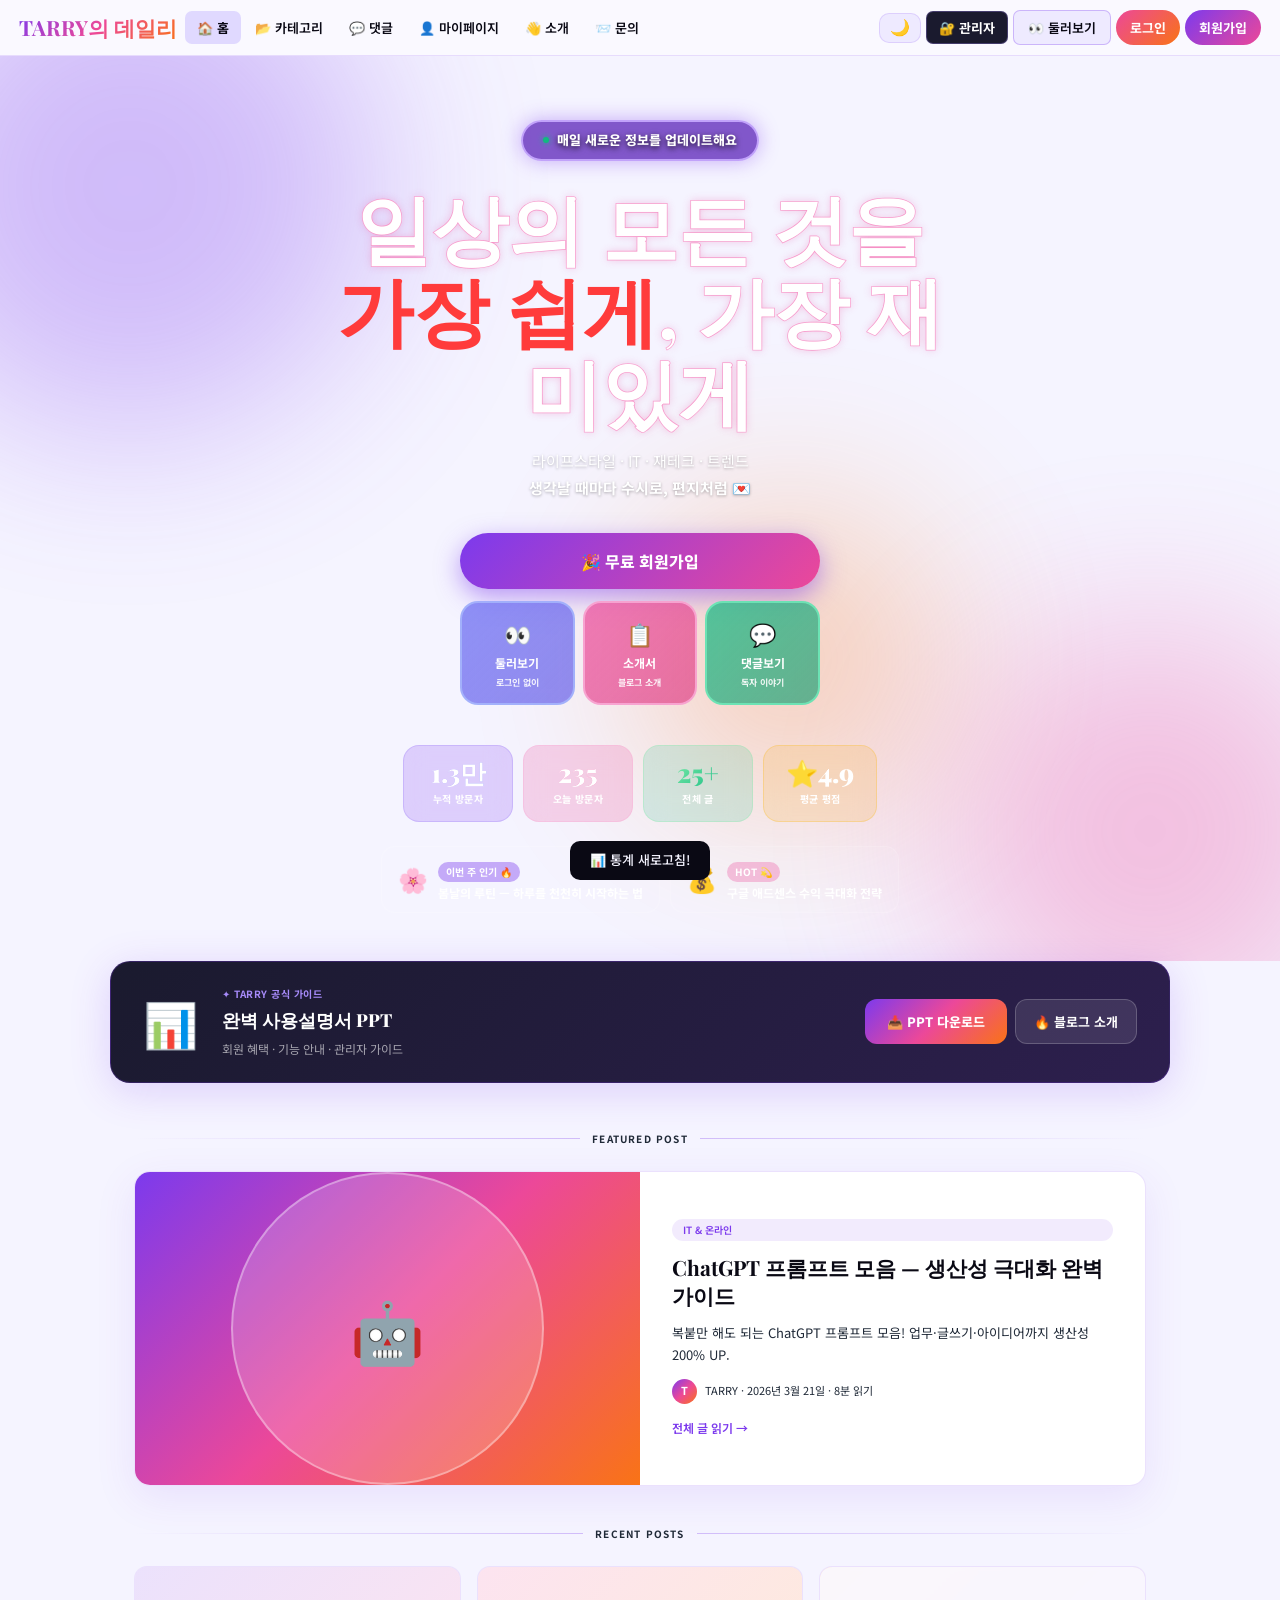
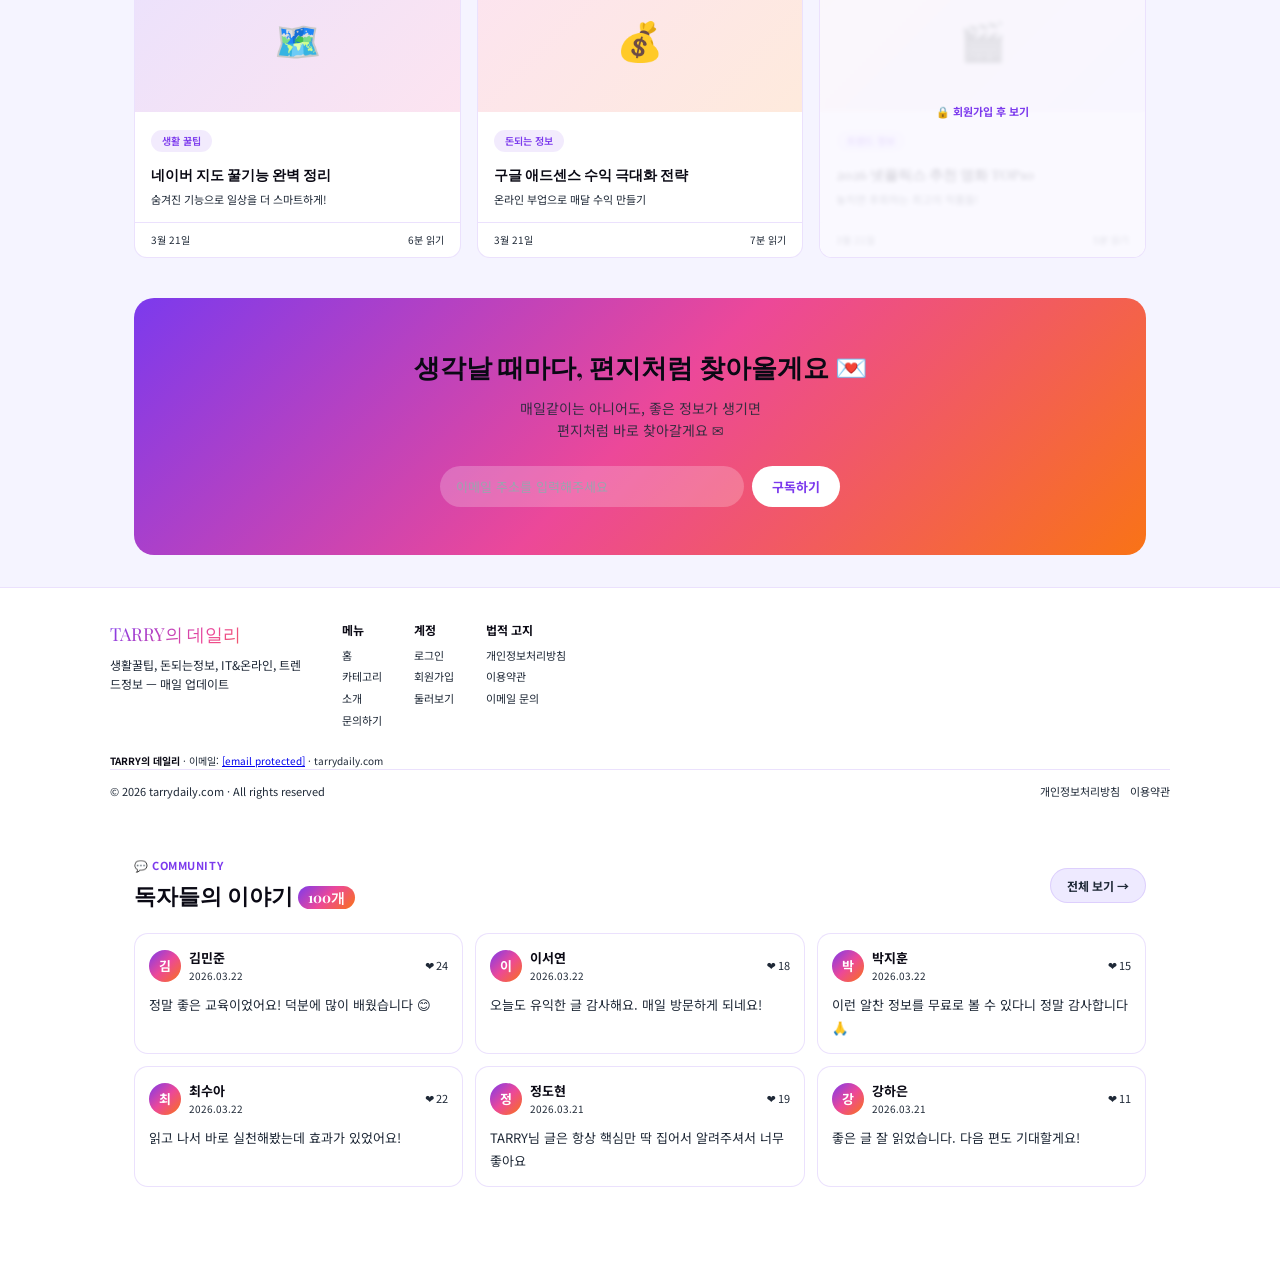
==== commit 83702cc3: "X버튼제거, 소개서버튼정리, PW힌트제거, 홈버튼3개, 로그인경고문, 회원가입이름필드" ====
--- a/index.html
+++ b/index.html
@@ -26,9 +26,643 @@
   try{ emailjs.init('YOUR_PUBLIC_KEY'); }catch(e){}
 })();
 </script>
-<script src="https://www.gstatic.com/firebasejs/9.23.0/firebase-app-compat.js"></script>
-<script src="https://www.gstatic.com/firebasejs/9.23.0/firebase-database-compat.js"></script>
-<link rel="stylesheet" href="css/style.css">
+<style>
+*,*::before,*::after{box-sizing:border-box;margin:0;padding:0}
+:root{
+  --g1:#7c3aed;--g2:#ec4899;--g3:#f97316;
+  --grad:linear-gradient(135deg,var(--g1),var(--g2),var(--g3));
+  --bg:#f5f4ff;--sur:#fff;--sur2:#eeeaff;--sur3:#e0d9ff;
+  --tx:#0a0914;--mt:#1f2937;--bd:rgba(124,58,237,.15);--bd2:rgba(124,58,237,.3);
+  --ac:#7c3aed;--green:#059669;--red:#dc2626;--yellow:#d97706;
+  --font:'Noto Sans KR',system-ui,sans-serif;
+  --display:'Playfair Display',serif;
+}
+html{scroll-behavior:smooth}
+body{font-family:var(--font);background:var(--bg);color:var(--tx);min-height:100vh;overflow-x:hidden;line-height:1.6}
+::-webkit-scrollbar{width:5px}::-webkit-scrollbar-track{background:var(--bg)}::-webkit-scrollbar-thumb{background:var(--bd2);border-radius:3px}
+
+/* OVERLAY - 클릭 안막히게 */
+.ov{position:fixed;inset:0;background:rgba(15,14,26,.75);z-index:600;display:flex;align-items:center;justify-content:center;padding:1rem;pointer-events:all}
+.ov.hide{display:none !important;pointer-events:none !important;visibility:hidden !important;opacity:0 !important}
+
+/* POPUP */
+.popup{background:var(--sur);border-radius:22px;overflow:hidden;box-shadow:0 24px 70px rgba(124,58,237,.22);position:relative;z-index:601}
+.wp{width:min(460px,95vw)}
+.wp-hd{background:var(--grad);padding:24px 24px 18px;text-align:center;position:relative}
+.wp-hd h2{font-family:var(--display);font-size:22px;color:#fff;margin-bottom:5px}
+.wp-hd p{font-size:12px;color:rgba(255,255,255,.88);line-height:1.5}
+.wp-x{position:absolute;top:12px;right:12px;background:rgba(255,255,255,.25);border:none;color:#fff;width:32px;height:32px;border-radius:50%;cursor:pointer;font-size:18px;line-height:1;z-index:700}
+.wp-bd{padding:20px 24px}
+.wp-grid{display:grid;grid-template-columns:1fr 1fr;gap:8px;margin-bottom:16px}
+.wb{background:var(--sur2);border-radius:10px;padding:11px;text-align:center;border:1px solid var(--bd)}
+.wb-i{font-size:20px;margin-bottom:4px}.wb-t{font-size:11px;font-weight:700;margin-bottom:2px}.wb-d{font-size:10px;color:var(--mt)}
+.wp-btns{display:flex;flex-direction:column;gap:7px}
+.wpb{width:100%;padding:11px;border:none;border-radius:10px;font-size:13px;font-weight:700;cursor:pointer;font-family:var(--font)}
+.wpb-main{background:var(--grad);color:#fff}
+.wpb-browse{background:var(--sur2);color:var(--ac);border:1.5px solid var(--bd2)}
+.wpb-skip{background:transparent;color:var(--mt);font-size:12px;padding:6px}
+
+/* VIP POPUP */
+.vip-p{width:min(420px,95vw)}
+.vip-hd{background:linear-gradient(135deg,#f59e0b,#ef4444,#ec4899);padding:24px;text-align:center;position:relative}
+.vip-hd h2{font-family:var(--display);font-size:20px;color:#fff;margin-bottom:4px}
+.vip-hd p{font-size:12px;color:rgba(255,255,255,.88)}
+.vip-bd{padding:18px 22px}
+.vp{display:flex;align-items:center;gap:9px;background:var(--sur2);border-radius:8px;padding:9px 11px;border:1px solid var(--bd);margin-bottom:7px}
+.vp-i{font-size:17px;flex-shrink:0}.vp-t{font-size:12px;line-height:1.4}.vp-t strong{color:var(--ac)}
+.vip-btn{width:100%;background:linear-gradient(135deg,#f59e0b,#ef4444);color:#fff;border:none;border-radius:9px;padding:12px;font-size:13px;font-weight:700;cursor:pointer;margin-bottom:7px;font-family:var(--font)}
+.vip-skip{width:100%;background:transparent;border:none;color:var(--mt);font-size:12px;cursor:pointer;padding:4px;font-family:var(--font)}
+
+/* ADMIN LOGIN */
+.admin-pop{width:min(380px,95vw)}
+.admin-hd{background:linear-gradient(135deg,#1a1a2e,#2d2945);padding:22px;text-align:center;position:relative}
+.admin-hd h2{font-family:var(--display);font-size:20px;color:#fff;margin-bottom:4px}
+.admin-hd p{font-size:12px;color:rgba(255,255,255,.55)}
+.admin-bd{padding:20px 24px}
+.admin-err{background:rgba(220,38,38,.08);border:1px solid rgba(220,38,38,.2);border-radius:8px;padding:9px;font-size:12px;color:var(--red);margin-bottom:11px;display:none}
+.admin-err.show{display:block}
+
+/* NAV */
+.nav{position:sticky;top:0;z-index:300;background:rgba(250,249,255,.95);backdrop-filter:blur(20px);border-bottom:1px solid var(--bd);padding:0 1.2rem;height:56px;display:flex;align-items:center;gap:8px}
+.nav-logo{font-family:var(--display);font-size:21px;font-weight:700;background:var(--grad);-webkit-background-clip:text;-webkit-text-fill-color:transparent;background-clip:text;cursor:pointer;flex-shrink:0}
+.nav-links{display:flex;gap:2px;flex:1;overflow-x:auto;scrollbar-width:none}.nav-links::-webkit-scrollbar{display:none}
+.nl{padding:7px 12px;border:none;background:transparent;color:var(--mt);font-size:13px;font-weight:600;cursor:pointer;border-radius:7px;white-space:nowrap;transition:.2s;font-family:var(--font)}
+.nl:hover{background:var(--sur2);color:var(--tx)}.nl.on{background:var(--sur3);color:var(--ac);font-weight:700}
+.nav-r{display:flex;gap:5px;align-items:center;flex-shrink:0}
+.nbtn{border:none;border-radius:7px;padding:7px 14px;font-size:13px;font-weight:600;cursor:pointer;transition:.2s;font-family:var(--font)}
+.nb-admin{background:#1a1a2e!important;color:#a78bfa!important;border:1px solid rgba(167,139,250,.3)!important;display:inline-flex!important;align-items:center;visibility:visible!important;opacity:1!important}
+.nb-browse{background:var(--sur2)!important;color:var(--ac)!important;border:1.5px solid var(--bd2)!important;display:inline-flex!important;align-items:center;visibility:visible!important}
+.nb-login{background:transparent;color:var(--mt);border:1px solid var(--bd)}
+.nb-signup{background:var(--grad);color:#fff}
+.nav-user{display:none;align-items:center;gap:6px}
+.nav-av{width:30px;height:30px;border-radius:50%;background:var(--grad);display:flex;align-items:center;justify-content:center;color:#fff;font-size:12px;font-weight:700;overflow:hidden;flex-shrink:0;cursor:pointer}
+.nav-av img{width:100%;height:100%;object-fit:cover}
+.nav-grade{font-size:10px;padding:2px 7px;border-radius:999px;font-weight:700}
+.g-free{background:var(--sur3);color:var(--ac)}.g-vip{background:linear-gradient(135deg,#f59e0b,#ef4444);color:#fff}.g-admin{background:linear-gradient(135deg,#1a1a2e,#7c3aed);color:#fff}
+.browse-bar.hide{display:none !important}
+.bb-t{flex:1;font-size:11px;color:var(--ac);font-weight:500}.bb-btns{display:flex;gap:5px}
+.bb-btn{border:none;border-radius:6px;padding:5px 11px;font-size:11px;font-weight:700;cursor:pointer;font-family:var(--font)}
+.bba{background:var(--grad);color:#fff}.bbb{background:var(--sur2);color:var(--ac);border:1.5px solid var(--bd2)}
+
+/* PAGES */
+.page{display:none}.page.on{display:block;animation:fadeUp .25s ease}
+@keyframes fadeUp{from{opacity:0;transform:translateY(8px)}to{opacity:1;transform:translateY(0)}}
+@keyframes spin{to{transform:rotate(360deg)}}
+.wrap{max-width:1060px;margin:0 auto;padding:1.5rem}
+
+/* HERO */
+.hero{min-height:88vh;display:flex;flex-direction:column;align-items:center;justify-content:center;text-align:center;padding:4rem 1.5rem 3rem;position:relative;overflow:hidden}
+.blob{position:absolute;border-radius:50%;filter:blur(90px);opacity:.3;animation:bf 9s ease-in-out infinite;pointer-events:none !important}
+.b1{width:500px;height:500px;background:var(--g1);top:-120px;left:-120px;pointer-events:none !important}
+.b2{width:420px;height:420px;background:var(--g2);bottom:-80px;right:-80px;animation-delay:3s;pointer-events:none !important}
+.b3{width:300px;height:300px;background:var(--g3);top:50%;left:50%;animation:bf3 9s ease-in-out 6s infinite;pointer-events:none !important}
+@keyframes bf{0%,100%{transform:translate(0,0)}50%{transform:translate(20px,-18px)}}
+@keyframes bf3{0%,100%{transform:translate(-50%,-50%)}50%{transform:translate(calc(-50% + 18px),calc(-50% - 18px))}}
+.hero-tag{display:inline-block;background:rgba(124,58,237,.1);border:1px solid rgba(124,58,237,.2);border-radius:999px;padding:5px 18px;font-size:12px;font-weight:600;color:var(--ac);margin-bottom:1.4rem;position:relative;z-index:2}
+.hero-title{font-family:var(--display);font-size:clamp(36px,6.5vw,76px);line-height:1.08;position:relative;z-index:2;max-width:800px}
+.gt{background:var(--grad);-webkit-background-clip:text;-webkit-text-fill-color:transparent;background-clip:text}
+.hero-sub{font-size:16px;color:var(--mt);margin:1.4rem 0 2.4rem;max-width:460px;line-height:1.75;position:relative;z-index:2}
+.hero-btns{display:flex;gap:10px;flex-wrap:wrap;justify-content:center;position:relative;z-index:2}
+.hbtn{border:none;border-radius:999px;padding:13px 30px;font-size:13px;font-weight:600;cursor:pointer;transition:.2s;font-family:var(--font)}
+.hb-main{background:var(--grad);color:#fff;box-shadow:0 8px 28px rgba(124,58,237,.3)}.hb-main:hover{transform:translateY(-2px)}
+.hb-browse{background:var(--sur);color:var(--ac);border:1.5px solid var(--bd2)}
+.hb-sub{background:transparent;color:var(--tx);border:1.5px solid var(--bd2)}
+.sec-lbl{display:flex;align-items:center;gap:12px;font-size:10px;font-weight:700;color:var(--mt);text-transform:uppercase;letter-spacing:.12em;margin-bottom:1.5rem}
+.sec-lbl::before,.sec-lbl::after{content:'';flex:1;height:1px}
+.sec-lbl::before{background:linear-gradient(to right,transparent,var(--bd2))}.sec-lbl::after{background:linear-gradient(to left,transparent,var(--bd2))}
+
+/* CARDS */
+.featured{display:grid;grid-template-columns:1fr 1fr;border-radius:16px;overflow:hidden;border:1px solid var(--bd);background:var(--sur);box-shadow:0 12px 40px rgba(124,58,237,.1);transition:.3s;cursor:pointer}
+.featured:hover{transform:translateY(-3px)}
+.feat-img{background:var(--grad);min-height:290px;display:flex;align-items:center;justify-content:center}
+.feat-img-inner{width:62%;aspect-ratio:1;background:rgba(255,255,255,.18);border-radius:50%;display:flex;align-items:center;justify-content:center;font-size:60px;border:2px solid rgba(255,255,255,.35)}
+.feat-body{padding:2rem;display:flex;flex-direction:column;justify-content:center}
+.ptag{display:inline-block;background:rgba(124,58,237,.1);color:var(--ac);border-radius:999px;padding:3px 11px;font-size:10px;font-weight:600;margin-bottom:.8rem}
+.feat-body h2{font-family:var(--display);font-size:21px;line-height:1.3;margin-bottom:.8rem}
+.feat-body p{color:var(--mt);line-height:1.7;font-size:13px}
+.pmeta{display:flex;align-items:center;gap:8px;font-size:11px;color:var(--mt);margin-top:.8rem}
+.av-sm{width:25px;height:25px;border-radius:50%;background:var(--grad);display:flex;align-items:center;justify-content:center;color:#fff;font-size:11px;font-weight:700;flex-shrink:0}
+.read-more{display:inline-flex;align-items:center;gap:5px;color:var(--ac);font-size:12px;font-weight:600;text-decoration:none;margin-top:.9rem;transition:.2s}
+.card-grid{display:grid;grid-template-columns:repeat(3,1fr);gap:1rem}
+.card{border-radius:13px;overflow:hidden;border:1px solid var(--bd);background:var(--sur);transition:.3s;cursor:pointer}
+.card:hover{transform:translateY(-3px);box-shadow:0 10px 30px rgba(124,58,237,.1);border-color:var(--bd2)}
+.cthumb{height:145px;display:flex;align-items:center;justify-content:center;font-size:38px}
+.ct-a{background:linear-gradient(135deg,rgba(124,58,237,.15),rgba(236,72,153,.15))}
+.ct-b{background:linear-gradient(135deg,rgba(236,72,153,.15),rgba(249,115,22,.15))}
+.ct-c{background:linear-gradient(135deg,rgba(249,115,22,.15),rgba(124,58,237,.15))}
+.ct-d{background:linear-gradient(135deg,rgba(37,99,235,.15),rgba(124,58,237,.15))}
+.cbody{padding:.9rem 1rem}
+.ctitle{font-family:var(--display);font-size:14px;line-height:1.4;margin-bottom:.4rem}
+.cdesc{font-size:11px;color:var(--mt);line-height:1.5}
+.cfooter{display:flex;justify-content:space-between;padding:.55rem 1rem;border-top:1px solid var(--bd);font-size:10px;color:var(--mt)}
+.locked-card{position:relative}.locked-card::after{content:'🔒 회원가입 후 보기';position:absolute;inset:0;background:rgba(250,249,255,.88);display:flex;align-items:center;justify-content:center;font-size:11px;font-weight:700;color:var(--ac);cursor:pointer;backdrop-filter:blur(2px)}
+
+/* NEWSLETTER */
+.nl-wrap{margin:0 auto 2rem;max-width:1060px;padding:0 1.5rem}
+.nl-inner{background:var(--grad);border-radius:20px;padding:3rem;text-align:center;color:#fff;position:relative;overflow:hidden}
+.nl-inner h2{font-family:var(--display);font-size:26px;margin-bottom:.6rem;position:relative}
+.nl-inner p{font-size:14px;opacity:.88;margin-bottom:1.5rem;position:relative}
+.email-form{display:flex;gap:8px;max-width:400px;margin:0 auto}
+.email-inp{flex:1;padding:11px 16px;border-radius:999px;border:none;font-size:13px;background:rgba(255,255,255,.22);color:#fff;outline:none;font-family:var(--font)}.email-inp::placeholder{color:rgba(255,255,255,.65)}
+.email-btn{background:#fff;color:var(--ac);border:none;border-radius:999px;padding:11px 20px;font-size:13px;font-weight:700;cursor:pointer;font-family:var(--font)}
+
+/* FOOTER */
+.footer{border-top:1px solid var(--bd);padding:2rem 1.5rem;background:var(--sur)}
+.footer-inner{max-width:1060px;margin:0 auto}
+.footer-top{display:flex;gap:2rem;margin-bottom:1.2rem;flex-wrap:wrap}
+.footer-logo{font-family:var(--display);font-size:18px;background:var(--grad);-webkit-background-clip:text;-webkit-text-fill-color:transparent;background-clip:text;display:block;margin-bottom:.4rem}
+.footer-desc{font-size:12px;color:var(--mt);line-height:1.6;max-width:200px}
+.footer-links h4{font-size:12px;font-weight:700;margin-bottom:8px;color:var(--tx)}
+.footer-links a{display:block;font-size:11px;color:var(--mt);text-decoration:none;margin-bottom:4px;cursor:pointer;transition:.2s}.footer-links a:hover{color:var(--ac)}
+.footer-bottom{border-top:1px solid var(--bd);padding-top:.8rem;display:flex;align-items:center;justify-content:space-between;flex-wrap:wrap;gap:7px}
+.footer-biz{font-size:10px;color:var(--mt);line-height:1.7}.footer-biz strong{color:var(--tx)}.footer-biz.hide{display:none}
+.footer-copy{font-size:11px;color:var(--mt)}
+
+/* CATEGORY */
+.cat-layout{display:grid;grid-template-columns:210px 1fr;gap:14px;align-items:start}
+.cat-sb{background:var(--sur);border:1px solid var(--bd);border-radius:13px;overflow:hidden;position:sticky;top:66px}
+.cat-sb-hd{padding:11px 13px;border-bottom:1px solid var(--bd);font-size:12px;font-weight:700;background:var(--sur2)}
+.cat-tree{padding:7px}
+.cat-all{width:100%;display:flex;align-items:center;gap:7px;padding:8px 10px;border:none;background:var(--sur3);color:var(--ac);font-size:12px;font-weight:700;cursor:pointer;border-radius:8px;margin-bottom:5px;font-family:var(--font)}
+.cl1{margin-bottom:3px}
+.cl1b{width:100%;display:flex;align-items:center;gap:7px;padding:7px 10px;border:none;background:transparent;color:var(--tx);font-size:12px;font-weight:600;cursor:pointer;border-radius:7px;transition:.2s;text-align:left;font-family:var(--font)}
+.cl1b:hover{background:var(--sur2)}.cl1b.on{background:var(--sur3);color:var(--ac)}
+.cl1-arr{font-size:10px;color:var(--mt);transition:.2s;margin-left:auto}.cl1-arr.open{transform:rotate(90deg)}
+.cl1-cnt{font-size:9px;color:var(--mt);background:var(--sur2);padding:1px 5px;border-radius:999px;margin-left:auto}
+.cl2-list{display:none;padding-left:8px}.cl2-list.open{display:block}
+.cl2b{width:100%;display:flex;align-items:center;gap:6px;padding:6px 9px;border:none;background:transparent;color:var(--mt);font-size:11px;cursor:pointer;border-radius:6px;transition:.2s;text-align:left;font-family:var(--font)}
+.cl2b:hover{background:var(--sur2);color:var(--tx)}.cl2b.on{background:var(--sur3);color:var(--ac);font-weight:600}
+.cl2-cnt{font-size:9px;color:var(--mt);background:var(--sur2);padding:1px 5px;border-radius:999px;margin-left:auto}
+.cl3-list{display:none;padding-left:8px}.cl3-list.open{display:block}
+.cl3b{width:100%;display:flex;align-items:center;gap:5px;padding:5px 9px;border:none;background:transparent;color:var(--mt);font-size:10px;cursor:pointer;border-radius:6px;transition:.2s;text-align:left;font-family:var(--font)}
+.cl3b:hover{background:var(--sur2);color:var(--tx)}.cl3b.on{color:var(--ac);font-weight:600}
+.cl3d{width:4px;height:4px;border-radius:50%;background:var(--mt);flex-shrink:0}.cl3b.on .cl3d{background:var(--ac)}
+.cat-ch{display:flex;align-items:center;gap:9px;margin-bottom:11px;flex-wrap:wrap}
+.cat-title{font-family:var(--display);font-size:19px;font-weight:700;flex:1}
+.view-tog{display:flex;gap:3px;background:var(--sur2);border-radius:8px;padding:3px}
+.vbtn{padding:4px 8px;border:none;border-radius:6px;background:transparent;color:var(--mt);font-size:12px;cursor:pointer;transition:.2s}.vbtn.on{background:var(--sur);color:var(--ac)}
+.sort-sel{background:var(--sur2);border:1px solid var(--bd);border-radius:8px;padding:5px 9px;font-size:11px;color:var(--tx);outline:none;cursor:pointer;font-family:var(--font)}
+.breadcrumb{display:flex;align-items:center;gap:5px;font-size:11px;color:var(--mt);margin-bottom:10px;flex-wrap:wrap}
+.breadcrumb span{cursor:pointer;transition:.2s}.breadcrumb span:hover{color:var(--ac)}.breadcrumb .sep{color:var(--bd2)}.breadcrumb .cur{color:var(--ac);font-weight:600}
+.post-grid{display:grid;grid-template-columns:repeat(auto-fill,minmax(185px,1fr));gap:9px}
+.post-grid.list-v{grid-template-columns:1fr}
+.pc{background:var(--sur);border:1px solid var(--bd);border-radius:11px;overflow:hidden;transition:.2s;cursor:pointer}.pc:hover{border-color:var(--bd2);transform:translateY(-2px)}
+.pc.list-v{display:grid;grid-template-columns:88px 1fr}
+.pc-thumb{height:102px;display:flex;align-items:center;justify-content:center;font-size:28px}.pc.list-v .pc-thumb{height:auto;min-height:58px}
+.pc-body{padding:8px 10px}.pc-tag{display:inline-block;background:var(--sur3);color:var(--ac);border-radius:999px;padding:2px 8px;font-size:9px;font-weight:700;margin-bottom:4px}
+.pc-title{font-size:12px;font-weight:600;line-height:1.4;margin-bottom:3px;display:-webkit-box;-webkit-line-clamp:2;-webkit-box-orient:vertical;overflow:hidden}
+.pc-desc{font-size:10px;color:var(--mt);line-height:1.5;display:-webkit-box;-webkit-line-clamp:2;-webkit-box-orient:vertical;overflow:hidden}
+.pc-footer{display:flex;justify-content:space-between;padding:5px 10px;border-top:1px solid var(--bd);font-size:10px;color:var(--mt)}
+
+/* COMMENT */
+.cmt-box{background:var(--sur);border:1.5px solid var(--bd);border-radius:13px;padding:13px;margin-bottom:11px;position:relative}
+.cmt-head{display:flex;gap:9px;margin-bottom:9px;align-items:flex-start}
+.cmt-av{width:34px;height:34px;border-radius:50%;background:var(--grad);display:flex;align-items:center;justify-content:center;color:#fff;font-size:13px;font-weight:700;overflow:hidden;flex-shrink:0}
+.cmt-av img{width:100%;height:100%;object-fit:cover}
+.cmt-iw{flex:1;position:relative}
+.cmt-inp{width:100%;background:var(--sur2);border:1.5px solid var(--bd);border-radius:9px;padding:9px 40px 9px 11px;color:var(--tx);font-size:13px;outline:none;resize:none;min-height:42px;max-height:120px;transition:.2s;font-family:var(--font);line-height:1.5}
+.cmt-inp:focus{border-color:var(--ac)}.cmt-inp::placeholder{color:var(--mt)}
+.emoji-trigger{position:absolute;right:9px;top:9px;background:none;border:none;font-size:18px;cursor:pointer;transition:.2s}.emoji-trigger:hover{transform:scale(1.2)}
+.emoji-picker{position:absolute;bottom:52px;right:0;background:var(--sur);border:1.5px solid var(--bd);border-radius:15px;padding:10px;width:min(300px,90vw);box-shadow:0 14px 40px rgba(124,58,237,.14);z-index:200;display:none}
+.emoji-picker.open{display:block;animation:fadeUp .18s ease}
+.ecat-tabs{display:flex;gap:4px;margin-bottom:7px;overflow-x:auto;scrollbar-width:none}.ecat-tabs::-webkit-scrollbar{display:none}
+.ecat{padding:4px 9px;border:none;border-radius:999px;font-size:11px;background:var(--sur2);color:var(--mt);cursor:pointer;white-space:nowrap;font-family:var(--font)}.ecat.on{background:var(--sur3);color:var(--ac);font-weight:600}
+.emoji-search{width:100%;background:var(--sur2);border:1px solid var(--bd);border-radius:7px;padding:6px 10px;font-size:12px;color:var(--tx);outline:none;margin-bottom:6px;font-family:var(--font)}.emoji-search::placeholder{color:var(--mt)}
+.emoji-grid{display:grid;grid-template-columns:repeat(8,1fr);gap:2px;max-height:170px;overflow-y:auto}
+.emj{font-size:20px;padding:4px;border-radius:5px;cursor:pointer;text-align:center;transition:.1s;line-height:1.2;user-select:none}.emj:hover{background:var(--sur2);transform:scale(1.15)}
+.cmt-toolbar{display:flex;align-items:center;gap:7px;flex-wrap:wrap}
+.cmt-hint{font-size:11px;color:var(--mt)}
+.cmt-submit{background:var(--grad);color:#fff;border:none;border-radius:8px;padding:7px 16px;font-size:12px;font-weight:700;cursor:pointer;margin-left:auto;font-family:var(--font)}
+.cmt-list{display:flex;flex-direction:column;gap:8px}
+.ci{background:var(--sur);border:1px solid var(--bd);border-radius:11px;padding:11px 12px}
+.ci-hd{display:flex;align-items:center;gap:7px;margin-bottom:6px}
+.ci-av{width:28px;height:28px;border-radius:50%;background:var(--grad);display:flex;align-items:center;justify-content:center;color:#fff;font-size:12px;font-weight:700;overflow:hidden;flex-shrink:0}
+.ci-av img{width:100%;height:100%;object-fit:cover}
+.ci-name{font-size:12px;font-weight:700;flex:1}.ci-date{font-size:10px;color:var(--mt)}
+.ci-text{font-size:13px;line-height:1.65;color:var(--tx);margin-bottom:7px;word-break:break-word}
+.ci-acts{display:flex;gap:5px}
+.ci-act{background:var(--sur2);border:1px solid var(--bd);border-radius:999px;padding:3px 10px;font-size:11px;color:var(--mt);cursor:pointer;font-family:var(--font)}.ci-act:hover{color:var(--ac)}.ci-act.liked{color:var(--red);border-color:rgba(220,38,38,.2);background:rgba(220,38,38,.05)}
+
+/* AUTH */
+.auth-wrap{min-height:calc(100vh - 56px);display:flex;align-items:center;justify-content:center;padding:2rem}
+.auth-card{background:var(--sur);border:1px solid var(--bd);border-radius:20px;padding:26px;width:min(390px,100%);box-shadow:0 16px 50px rgba(124,58,237,.1)}
+.auth-logo{text-align:center;margin-bottom:16px}
+.auth-logo h1{font-family:var(--display);font-size:24px;background:var(--grad);-webkit-background-clip:text;-webkit-text-fill-color:transparent;background-clip:text;font-weight:700}
+.auth-logo p{font-size:12px;color:var(--mt);margin-top:3px}
+.atabs{display:grid;grid-template-columns:1fr 1fr;gap:4px;background:var(--sur2);border-radius:10px;padding:4px;margin-bottom:16px}
+.atab{padding:8px;border:none;border-radius:7px;background:transparent;color:var(--mt);font-size:13px;font-weight:500;cursor:pointer;font-family:var(--font)}.atab.on{background:var(--sur);color:var(--ac);font-weight:700}
+.field{margin-bottom:11px}
+.field label{display:block;font-size:10px;font-weight:700;color:var(--mt);margin-bottom:4px;text-transform:uppercase;letter-spacing:.07em}
+.inp{width:100%;background:var(--sur2);border:1.5px solid var(--bd);border-radius:9px;padding:9px 11px;color:var(--tx);font-size:13px;outline:none;transition:.2s;font-family:var(--font)}
+.inp:focus{border-color:var(--ac)}.inp::placeholder{color:var(--mt)}
+textarea.inp{resize:vertical;min-height:80px;line-height:1.5}
+.auth-submit{width:100%;background:var(--grad);color:#fff;border:none;border-radius:9px;padding:12px;font-size:13px;font-weight:700;cursor:pointer;margin-top:3px;font-family:var(--font)}
+.social-div{display:flex;align-items:center;gap:10px;margin:11px 0;font-size:11px;color:var(--mt)}
+.social-div::before,.social-div::after{content:'';flex:1;height:1px;background:var(--bd)}
+.social-btns{display:grid;grid-template-columns:1fr 1fr;gap:7px}
+.social-btn{padding:9px;border:1.5px solid var(--bd);border-radius:9px;background:var(--sur);color:var(--tx);font-size:12px;font-weight:500;cursor:pointer;display:flex;align-items:center;justify-content:center;gap:6px;font-family:var(--font)}.social-btn:hover{border-color:var(--bd2)}
+.grade-info{background:var(--sur2);border-radius:9px;padding:10px;margin-top:12px;border:1px solid var(--bd)}
+.grade-info h4{font-size:10px;font-weight:700;color:var(--mt);margin-bottom:7px;text-transform:uppercase;letter-spacing:.07em}
+.grade-row{display:flex;align-items:center;gap:7px;margin-bottom:5px;font-size:11px;color:var(--mt)}.grade-row:last-child{margin-bottom:0}
+
+/* PROFILE */
+.profile-upload-area{display:flex;flex-direction:column;align-items:center;margin-bottom:13px}
+.profile-preview{width:74px;height:74px;border-radius:50%;background:var(--grad);display:flex;align-items:center;justify-content:center;color:#fff;font-size:26px;font-weight:700;overflow:hidden;margin-bottom:7px;border:3px solid var(--bd2);cursor:pointer;position:relative}
+.profile-preview img{width:100%;height:100%;object-fit:cover;border-radius:50%}
+.profile-preview-overlay{position:absolute;inset:0;background:rgba(0,0,0,.4);border-radius:50%;display:flex;align-items:center;justify-content:center;opacity:0;transition:.2s;font-size:16px;color:#fff}
+.profile-preview:hover .profile-preview-overlay{opacity:1}
+
+/* MEMBER */
+.member-hero{background:var(--grad);border-radius:16px;padding:18px;color:#fff;display:flex;align-items:center;gap:14px;margin-bottom:12px;flex-wrap:wrap}
+.m-av-big{width:60px;height:60px;border-radius:50%;background:rgba(255,255,255,.25);display:flex;align-items:center;justify-content:center;font-size:24px;font-weight:700;border:3px solid rgba(255,255,255,.4);overflow:hidden;flex-shrink:0;cursor:pointer;position:relative}
+.m-av-big img{width:100%;height:100%;object-fit:cover;border-radius:50%}
+.m-av-edit{position:absolute;inset:0;background:rgba(0,0,0,.4);border-radius:50%;display:flex;align-items:center;justify-content:center;opacity:0;transition:.2s;font-size:15px;color:#fff}
+.m-av-big:hover .m-av-edit{opacity:1}
+.m-info h2{font-size:16px;font-weight:700;margin-bottom:3px}.m-info p{font-size:12px;opacity:.85;margin-bottom:7px}
+.m-badges{display:flex;gap:5px;flex-wrap:wrap}
+.mbadge{background:rgba(255,255,255,.2);border:1px solid rgba(255,255,255,.3);border-radius:999px;padding:3px 9px;font-size:10px;font-weight:600}
+.mstats{display:grid;grid-template-columns:repeat(4,1fr);gap:7px;margin-bottom:12px}
+.mstat{background:var(--sur);border:1px solid var(--bd);border-radius:10px;padding:10px;text-align:center}
+.mstat-num{font-size:18px;font-weight:700;color:var(--ac);margin-bottom:2px}.mstat-lbl{font-size:10px;color:var(--mt)}
+.ben-grid{display:grid;grid-template-columns:repeat(3,1fr);gap:8px}
+.ben{background:var(--sur);border:1px solid var(--bd);border-radius:10px;padding:12px;text-align:center;transition:.2s;cursor:pointer}.ben:hover{border-color:var(--bd2);transform:translateY(-2px)}
+.ben-ico{font-size:20px;margin-bottom:5px}.ben-t{font-size:12px;font-weight:700;margin-bottom:3px}.ben-d{font-size:10px;color:var(--mt);line-height:1.5}
+.ben-locked{opacity:.45;cursor:not-allowed}.ben-locked:hover{transform:none}
+
+/* ADMIN */
+.admin-page{background:var(--bg);min-height:calc(100vh - 56px);overflow-y:auto}
+.admin-header{background:linear-gradient(135deg,#1a1a2e,#2d2945);padding:1.2rem 1.5rem;display:flex;align-items:center;justify-content:space-between;flex-wrap:wrap;gap:9px}
+.admin-header h1{font-family:var(--display);font-size:20px;color:#fff;display:flex;align-items:center;gap:9px}
+.admin-tabs{display:flex;gap:4px;flex-wrap:wrap;padding:.7rem 1rem;background:var(--sur);border-bottom:1px solid var(--bd);overflow-x:auto}
+.atab-admin{padding:7px 13px;border:none;border-radius:7px;font-size:11px;font-weight:600;cursor:pointer;background:var(--sur2);color:var(--mt);font-family:var(--font)}
+.atab-admin:hover{color:var(--tx)}.atab-admin.on{background:var(--sur3);color:var(--ac)}
+.admin-wrap{max-width:1060px;margin:0 auto;padding:1.2rem 1.5rem}
+.admin-section{background:var(--sur);border:1px solid var(--bd);border-radius:13px;padding:18px;margin-bottom:13px;box-shadow:0 3px 12px rgba(124,58,237,.06)}
+.admin-section h3{font-size:14px;font-weight:700;margin-bottom:13px;color:var(--tx);display:flex;align-items:center;gap:6px}
+/* admin-panel은 JS로 직접 제어 */
+
+/* CONTACT */
+.contact-grid{display:grid;grid-template-columns:1fr 1fr;gap:10px;margin-bottom:12px}
+.cc{background:var(--sur);border:1px solid var(--bd);border-radius:12px;padding:14px;text-align:center;transition:.2s;cursor:pointer}.cc:hover{border-color:var(--bd2);transform:translateY(-2px)}
+.cc-ico{font-size:26px;margin-bottom:7px}.cc-t{font-size:13px;font-weight:700;margin-bottom:3px}.cc-d{font-size:11px;color:var(--mt);line-height:1.5}
+.form-card{background:var(--sur);border:1px solid var(--bd);border-radius:13px;padding:17px;margin-bottom:11px}
+.form-card h3{font-size:14px;font-weight:700;margin-bottom:12px;display:flex;align-items:center;gap:7px}
+.cat-btns{display:flex;gap:5px;flex-wrap:wrap;margin-bottom:10px}
+.cat-btn{padding:5px 11px;border:1.5px solid var(--bd);border-radius:999px;background:var(--sur2);color:var(--mt);font-size:11px;font-weight:500;cursor:pointer;font-family:var(--font)}.cat-btn.sel{border-color:var(--ac);color:var(--ac);background:var(--sur3);font-weight:700}
+.submit-btn{width:100%;background:var(--grad);color:#fff;border:none;border-radius:9px;padding:12px;font-size:13px;font-weight:700;cursor:pointer;font-family:var(--font)}
+.faq-item{background:var(--sur);border:1px solid var(--bd);border-radius:10px;overflow:hidden;margin-bottom:6px}
+.faq-q{padding:11px 13px;display:flex;align-items:center;gap:8px;cursor:pointer;font-size:13px;font-weight:600}.faq-q:hover{background:var(--sur2)}
+.faq-arr{color:var(--mt);transition:.2s;flex-shrink:0}.faq-arr.open{transform:rotate(90deg)}
+.faq-a{display:none;padding:0 13px 11px;font-size:12px;color:var(--mt);line-height:1.7}.faq-a.open{display:block}
+.success-msg{background:rgba(5,150,105,.07);border:1px solid rgba(5,150,105,.2);border-radius:9px;padding:14px;text-align:center;display:none}.success-msg.show{display:block}
+
+/* MISC */
+.btn{border:none;border-radius:8px;padding:7px 13px;font-size:12px;font-weight:700;cursor:pointer;transition:.15s;display:inline-flex;align-items:center;gap:5px;font-family:var(--font)}
+.btn-grad{background:var(--grad);color:#fff}.btn-ghost{background:var(--sur2);color:var(--mt);border:1px solid var(--bd)}.btn-danger{background:rgba(220,38,38,.08);color:var(--red);border:1px solid rgba(220,38,38,.2)}.btn-dark{background:#1a1a2e;color:#a78bfa}.btn-sm{padding:5px 10px;font-size:11px;border-radius:6px}
+.divider{font-size:9px;font-weight:800;color:var(--mt);letter-spacing:.1em;text-transform:uppercase;margin:13px 0 8px;padding-bottom:3px;border-bottom:1px solid var(--bd)}
+.info-box{background:var(--sur3);border:1px solid var(--bd2);border-radius:9px;padding:9px 12px;font-size:11px;color:var(--ac);line-height:1.6;margin-bottom:10px}
+.warn-box{background:rgba(245,158,11,.07);border:1px solid rgba(245,158,11,.18);border-radius:9px;padding:9px 12px;font-size:11px;color:var(--yellow);line-height:1.6;margin-bottom:10px}
+.tog-row{display:flex;align-items:center;justify-content:space-between;padding:7px 0;border-bottom:1px solid var(--bd);font-size:12px}.tog-row:last-child{border:none}
+.tog{width:33px;height:18px;background:rgba(124,58,237,.2);border-radius:999px;position:relative;cursor:pointer;border:none;transition:.2s;flex-shrink:0}.tog.on{background:var(--ac)}.tog::after{content:'';position:absolute;width:12px;height:12px;background:#fff;border-radius:50%;top:3px;left:3px;transition:.2s}.tog.on::after{transform:translateX(15px)}
+.sync-dot{width:8px;height:8px;border-radius:50%;background:var(--green);animation:pulse 2s infinite;flex-shrink:0}
+@keyframes pulse{0%,100%{opacity:1}50%{opacity:.4}}
+.toast{position:fixed;bottom:20px;left:50%;transform:translateX(-50%) translateY(80px);background:var(--tx);color:var(--bg);padding:9px 20px;border-radius:10px;font-size:13px;font-weight:500;opacity:0;transition:.3s;z-index:999;pointer-events:none;white-space:nowrap}
+.toast.show{transform:translateX(-50%) translateY(0);opacity:1}
+
+@media(max-width:760px){
+  .featured{grid-template-columns:1fr}.feat-img{min-height:180px}
+  .card-grid{grid-template-columns:1fr}.cat-layout{grid-template-columns:1fr}.cat-sb{position:static}
+  .mstats{grid-template-columns:1fr 1fr}.ben-grid{grid-template-columns:1fr 1fr}
+  .contact-grid{grid-template-columns:1fr}.footer-top{flex-direction:column}
+  .email-form{flex-direction:column}.nl-inner{padding:2.5rem 1.5rem}
+  .admin-wrap{padding:1rem}.admin-tabs{padding:.7rem 1rem}
+}
+
+/* ─── 다크모드 ─── */
+[data-theme="dark"]{--bg:#0a0a14;--sur:#13131f;--sur2:#1a1a2e;--sur3:#22223a;--tx:#e8e8f0;--mt:#8892a4;--bd:rgba(124,58,237,.2);--bd2:rgba(124,58,237,.35);--red:#f87171}
+[data-theme="dark"] body{background:var(--bg);color:var(--tx)}
+[data-theme="dark"] .nav{background:rgba(10,10,20,.96)!important;border-color:rgba(124,58,237,.2)!important}
+[data-theme="dark"] .hero{background:linear-gradient(135deg,#0f0e1a 0%,#1a0a2e 50%,#0a1a2e 100%)!important}
+[data-theme="dark"] .pc,[data-theme="dark"] .card,[data-theme="dark"] .admin-section{background:var(--sur)!important;border-color:var(--bd)!important}
+[data-theme="dark"] input,[data-theme="dark"] select,[data-theme="dark"] textarea{background:var(--sur2)!important;color:var(--tx)!important;border-color:var(--bd)!important}
+
+/* ─── 네비 로그인/회원가입 버튼 ─── */
+.nbtn.nb-login{background:linear-gradient(135deg,#ec4899,#f97316)!important;color:#fff!important;border:none!important;font-weight:700!important;border-radius:999px!important}
+.nbtn.nb-signup{background:linear-gradient(135deg,#7c3aed,#ec4899)!important;color:#fff!important;border:none!important;font-weight:700!important;border-radius:999px!important}
+[data-theme="dark"] .nbtn.nb-login,[data-theme="dark"] .nbtn.nb-signup{opacity:1!important}
+
+/* ─── 낮/밤 버튼 ─── */
+#themeToggle{background:var(--sur2);border:1.5px solid var(--bd);border-radius:10px;padding:6px 10px;font-size:16px;cursor:pointer;transition:.2s;line-height:1}
+#themeToggle:hover{background:var(--sur3)}
+
+/* ─── 관리자 탭 선택 ─── */
+.atab-admin.on{background:linear-gradient(135deg,#7c3aed,#ec4899)!important;color:#fff!important;border-color:transparent!important;font-weight:800!important;box-shadow:0 4px 12px rgba(124,58,237,.3)!important}
+
+/* ─── 히어로 통계 ─── */
+.hero-stats-row{display:flex;gap:16px;justify-content:center;flex-wrap:wrap;margin-top:1.5rem}
+.hstat{background:rgba(255,255,255,.1);border:1px solid rgba(255,255,255,.2);border-radius:14px;padding:12px 20px;text-align:center;backdrop-filter:blur(10px)}
+.hstat-num{font-size:22px;font-weight:800;color:#fff;font-family:var(--display)}
+.hstat-lbl{font-size:11px;color:rgba(255,255,255,.7);margin-top:2px}
+.hero-posts-row{display:flex;gap:10px;justify-content:center;flex-wrap:wrap;margin-top:1rem}
+.hpost{background:rgba(255,255,255,.08);border:1px solid rgba(255,255,255,.15);border-radius:12px;padding:10px 16px;display:flex;align-items:center;gap:8px;cursor:pointer;transition:.2s;max-width:260px}
+.hpost:hover{background:rgba(255,255,255,.15);transform:translateY(-2px)}
+.hpost-badge{font-size:10px;background:rgba(124,58,237,.5);color:#a78bfa;border-radius:999px;padding:2px 7px;margin-bottom:3px;display:inline-block}
+.hpost-title{font-size:12px;font-weight:700;color:#fff;line-height:1.4}
+
+/* ─── PPT 배너 ─── */
+.ppt-banner-wrap{padding:0 0 1.5rem}
+.ppt-inner{background:linear-gradient(135deg,#1a1a2e,#2d1f4e);border-radius:20px;padding:1.5rem 2rem;display:flex;align-items:center;gap:1.5rem;flex-wrap:wrap;border:1px solid rgba(124,58,237,.25);box-shadow:0 8px 40px rgba(124,58,237,.2)}
+.ppt-btns{display:flex;gap:8px;flex-wrap:wrap;flex-shrink:0}
+.ppt-btn-main{background:var(--grad);color:#fff;border:none;border-radius:12px;padding:12px 22px;font-size:13px;font-weight:800;cursor:pointer;font-family:var(--font);transition:.2s}
+.ppt-btn-main:hover{transform:scale(1.04)}
+.ppt-btn-sub{background:rgba(255,255,255,.1);color:#fff;border:1px solid rgba(255,255,255,.2);border-radius:12px;padding:12px 18px;font-size:13px;font-weight:700;cursor:pointer;font-family:var(--font)}
+
+/* ─── 소셜 팝업 ─── */
+#socialPopup{display:none;position:fixed;bottom:160px;left:16px;background:var(--sur);border:1px solid var(--bd);border-radius:16px;padding:12px 14px;box-shadow:0 8px 30px rgba(0,0,0,.2);z-index:9998;max-width:250px;animation:fadeUp .3s ease}
+
+/* ─── 모바일 ─── */
+@media(max-width:640px){
+  html,body{overflow-x:hidden;max-width:100vw}
+  *{box-sizing:border-box}
+  .wrap{padding-left:14px!important;padding-right:14px!important}
+  .nav-links{display:none!important}
+  .nav-r{display:none!important}
+  .hero{padding:3rem 1rem 1.5rem!important}
+  .hero-title{font-size:clamp(26px,7vw,42px)!important}
+  .post-grid{grid-template-columns:1fr 1fr!important;gap:8px!important}
+  .cat-layout{grid-template-columns:1fr!important}
+  .cat-sb{position:static!important;margin-bottom:12px}
+  .cat-tree{max-height:180px;overflow-y:auto}
+  .ppt-inner{flex-direction:column;text-align:center;gap:1rem;padding:1.2rem}
+  .admin-wrap{padding:0 10px!important}
+  .admin-menu{flex-wrap:wrap;gap:5px!important}
+  .atab-admin{font-size:10px!important;padding:6px 8px!important}
+  body{padding-bottom:68px}
+}
+@media(min-width:641px){
+  /* mobileBottomNav는 media query로만 제어 */
+}
+
+@media(max-width:640px){
+  /* nav-r 모바일 숨김 (하단 네비가 대신) */
+  .nav-r{display:none!important}
+  #guestArea .nbtn:not([style*="ec4899"]){display:none!important}
+  #navUser .nbtn{display:none!important}
+  #themeToggle{display:none!important}
+}
+
+/* ── 관리자 패널 강제 표시 ── */
+/* admin-panel none removed */
+/* admin-panel active removed */
+.atab-admin.on{background:linear-gradient(135deg,#7c3aed,#ec4899)!important;color:#fff!important;font-weight:800!important}
+
+.dash-menu-btn{background:var(--sur2);border:1.5px solid var(--bd);border-radius:14px;padding:14px;cursor:pointer;font-family:var(--font);text-align:center;width:100%;transition:.15s}
+.dash-menu-btn:hover{border-color:var(--ac);background:var(--sur3)}
+.dash-menu-btn:active{transform:scale(.97)}
+
+/* ── 낮 모드 글자 강화 ── */
+body{color:var(--tx)}
+h1,h2,h3,h4,.hero-title,.section-title{color:var(--tx)!important}
+p,.hero-sub,.pc-title,.pc-desc,.ctitle{color:var(--mt)}
+.nl,.nbtn{color:var(--tx)!important}
+.pc-title{color:var(--tx)!important;font-weight:700}
+.card .ctitle{color:var(--tx)!important}
+
+/* ═══ 낮 모드 글자색 완전 강화 ═══ */
+:root{
+  color-scheme: light;
+}
+body{color:var(--tx)!important}
+.post-title,.pc-title,.ctitle,.section-title,h1,h2,h3,h4,h5{color:var(--tx)!important}
+.hero-title{color:#fff!important}
+.pc-desc,.hero-sub,.post-desc{color:var(--mt)!important}
+.nl{color:var(--tx)!important}
+/* hero 섹션은 항상 white text */
+.hero *:not(.gt){color:inherit}
+.hero{color:#fff!important}
+.hero *{color:#fff!important;-webkit-text-fill-color:#fff}
+.hero .gt{-webkit-text-fill-color:transparent!important;color:transparent!important}
+.hero .hstat-label{color:rgba(255,255,255,.95)!important;font-weight:700}
+.hero .hstat-num{color:#fff!important;font-weight:900}
+/* 카드 텍스트 */
+.pc .pc-body{background:transparent}
+/* 낮 모드 기본 */
+input,textarea,select{color:var(--tx)!important}
+
+/* ═══ 낮모드 전체 텍스트 강화 ═══ */
+body{color:var(--tx)}
+h1,h2,h3,h4{color:var(--tx)!important}
+.hero-title{color:#fff!important}
+.hero-sub{color:rgba(255,255,255,.92)!important}
+p{color:var(--mt)}
+.pc-title,.ctitle,.card .ctitle{color:var(--tx)!important;font-weight:700}
+.pc-desc{color:var(--mt)!important}
+.nl,.nbtn{color:var(--tx)!important}
+.section-title{color:var(--tx)!important}
+label{color:var(--tx)!important}
+.admin-section h3{color:var(--tx)!important}
+input::placeholder,textarea::placeholder{color:#9ca3af!important}
+/* hero 섹션은 항상 white */
+.hero{color:#fff!important}
+.hero h1,.hero p,.hero span{color:inherit!important}
+.hero .gt{background:var(--grad);-webkit-background-clip:text;-webkit-text-fill-color:transparent}
+
+/* ═══ hero 섹션 텍스트 강제 흰색 ═══ */
+.hero, .hero *, .hero div, .hero h1, .hero p, .hero span, .hero button {
+  color: #fff !important;
+}
+.hero .gt {
+  background: var(--grad) !important;
+  -webkit-background-clip: text !important;
+  -webkit-text-fill-color: transparent !important;
+  color: transparent !important;
+}
+.hero .hstat-num, .hero [id="statTotal"], .hero [id="statDaily"] {
+  color: #fff !important;
+  -webkit-text-fill-color: #fff !important;
+}
+
+/* ── hero 제목 색상 강제 ── */
+.hero-title .gt,
+.hero .hero-title .gt,
+.hero-title span.gt {
+  background: none !important;
+  -webkit-background-clip: unset !important;
+  -webkit-text-fill-color: #ff3b3b !important;
+  color: #ff3b3b !important;
+  font-weight: 900 !important;
+}
+
+/* 관리자 버튼 낮 모드 글씨 흰색 */
+:root .nb-admin, [data-theme="light"] .nb-admin {
+  color: #fff !important;
+}
+[data-theme="dark"] .nb-admin {
+  color: #a78bfa !important;
+}
+
+.dash-menu-btn:hover{border-color:var(--ac)!important;background:var(--sur3)!important}
+.dash-menu-btn:active{transform:scale(.97)}
+
+/* ══════════════════════════════════════
+   🎯 전체 버튼 클릭 반응 애니메이션
+══════════════════════════════════════ */
+
+/* 기본 버튼 공통 */
+button, .btn, .atab-admin, .dq-btn, .mnav-btn, .bb-btn,
+input[type="button"], input[type="submit"],
+label[onclick], [role="button"] {
+  -webkit-tap-highlight-color: transparent;
+  transition: transform .13s cubic-bezier(.34,1.56,.64,1), box-shadow .13s ease, opacity .13s ease !important;
+  position: relative;
+  overflow: hidden;
+}
+
+/* 클릭 시 스케일 + 그림자 */
+button:active:not(:disabled),
+.btn:active,
+.atab-admin:active,
+.bb-btn:active {
+  transform: scale(0.93) !important;
+  box-shadow: 0 1px 4px rgba(0,0,0,.18) !important;
+  opacity: .88 !important;
+}
+
+/* 관리자 탭 버튼 */
+.atab-admin {
+  transition: transform .12s cubic-bezier(.34,1.56,.64,1), background .2s, color .2s !important;
+}
+.atab-admin:active {
+  transform: scale(0.88) translateY(1px) !important;
+}
+.atab-admin:hover:not(.on) {
+  background: var(--sur3) !important;
+  transform: scale(1.04) !important;
+}
+
+/* 그라디언트 버튼 (주요 액션) */
+.btn-grad:active,
+button[style*="var(--grad)"]:active,
+button[style*="linear-gradient(135deg,#7c3aed"]:active {
+  transform: scale(0.92) !important;
+  filter: brightness(0.92) !important;
+}
+
+/* 모바일 dq-btn (대시보드 빠른메뉴) */
+.dq-btn {
+  transition: transform .15s cubic-bezier(.34,1.56,.64,1) !important;
+}
+.dq-btn:active {
+  transform: scale(0.88) !important;
+}
+
+/* 모바일 네비 버튼 */
+.mnav-btn {
+  transition: transform .15s cubic-bezier(.34,1.56,.64,1) !important;
+}
+.mnav-btn:active {
+  transform: scale(0.84) !important;
+}
+
+/* 카드형 버튼 (리모콘 격자) */
+button[style*="border-radius:12px"]:active,
+button[style*="border-radius:14px"]:active,
+button[style*="border-radius:16px"]:active {
+  transform: scale(0.93) !important;
+}
+
+/* 위험/삭제 버튼 */
+button[style*="#dc2626"]:active,
+button[style*="danger"]:active {
+  transform: scale(0.9) !important;
+  filter: brightness(0.85) !important;
+}
+
+/* 체크박스 label 클릭 */
+label[style*="cursor:pointer"]:active {
+  transform: scale(0.97) !important;
+}
+
+/* 리플 이펙트 (클릭 파동) */
+.ripple-effect {
+  position: absolute;
+  border-radius: 50%;
+  transform: scale(0);
+  animation: ripple-anim .5s linear;
+  background: rgba(255,255,255,.35);
+  pointer-events: none;
+}
+.ripple-effect.dark {
+  background: rgba(124,58,237,.22);
+}
+
+@keyframes ripple-anim {
+  to {
+    transform: scale(4);
+    opacity: 0;
+  }
+}
+
+/* 호버 이펙트 (PC) */
+@media (hover: hover) {
+  button:not(:disabled):not(.mnav-btn):hover {
+    filter: brightness(1.06);
+  }
+  .atab-admin:not(.on):hover {
+    filter: none;
+  }
+  .dq-btn:hover {
+    transform: translateY(-2px) scale(1.03) !important;
+    filter: none;
+  }
+}
+
+/* 비활성 버튼 */
+button:disabled {
+  opacity: .5 !important;
+  transform: none !important;
+  cursor: not-allowed !important;
+  filter: none !important;
+}
+
+/* 입력폼 포커스 펄스 */
+.inp:focus {
+  animation: inp-focus-pulse .3s ease;
+}
+@keyframes inp-focus-pulse {
+  0%   { box-shadow: 0 0 0 0 rgba(124,58,237,.4); }
+  70%  { box-shadow: 0 0 0 6px rgba(124,58,237,.0); }
+  100% { box-shadow: 0 0 0 0 rgba(124,58,237,.0); }
+}
+
+/* 토스트 슬라이드 업 */
+#toastEl.show {
+  animation: toast-up .3s cubic-bezier(.34,1.56,.64,1) forwards;
+}
+@keyframes toast-up {
+  from { transform: translateX(-50%) translateY(20px); opacity:0; }
+  to   { transform: translateX(-50%) translateY(0); opacity:1; }
+}
+
+/* 팝업/모달 등장 */
+#mobileDashPanel {
+  animation: slide-up .28s cubic-bezier(.34,1.56,.64,1);
+}
+@keyframes slide-up {
+  from { transform: translateY(30px); opacity:0; }
+  to   { transform: translateY(0); opacity:1; }
+}
+
+/* 관리자 패널 전환 */
+.admin-panel[style*="display: block"],
+.admin-panel[style*="display:block"] {
+  animation: panel-fade .22s ease;
+}
+@keyframes panel-fade {
+  from { opacity:0; transform: translateY(8px); }
+  to   { opacity:1; transform: translateY(0); }
+}
+</style>
 </head>
 <body>
 
@@ -151,26 +785,19 @@
       <p style="font-size:15px;line-height:1.8;color:#fff!important;margin-bottom:2rem;text-shadow:0 1px 3px rgba(0,0,0,.3)">라이프스타일 · IT · 재테크 · 트렌드<br><strong style="color:#a78bfa">생각날 때마다 수시로, 편지처럼 💌</strong></p>
 
       <!-- 버튼 -->
-      <div style="display:flex;gap:10px;justify-content:center;flex-wrap:wrap;margin-bottom:2.5rem">
-        <button onclick="showPage('auth');setNav('auth');setAtab('signup')" style="background:linear-gradient(135deg,#7c3aed,#ec4899);color:#fff;border:none;border-radius:999px;padding:14px 32px;font-size:15px;font-weight:800;cursor:pointer;font-family:var(--font);box-shadow:0 8px 24px rgba(124,58,237,.5)">🎉 무료 회원가입</button>
-      </div>
-      <!-- 서브 버튼 3개 -->
-      <div style="display:grid;grid-template-columns:repeat(3,1fr);gap:8px;width:100%;max-width:360px;margin:0 auto 2.5rem">
-        <button onclick="startBrowse()" style="background:linear-gradient(135deg,rgba(99,102,241,.6),rgba(79,70,229,.5));color:#fff;border:2px solid rgba(165,180,252,.8);border-radius:18px;padding:14px 6px;font-size:12px;font-weight:700;cursor:pointer;font-family:var(--font);backdrop-filter:blur(10px);display:flex;flex-direction:column;align-items:center;gap:6px">
-          <span style="font-size:24px">👀</span>
-          <span>둘러보기</span>
-          <span style="font-size:9px;opacity:.9;font-weight:500">로그인 없이</span>
-        </button>
-        <button onclick="showPage('intro');setNav('intro')" style="background:linear-gradient(135deg,rgba(236,72,153,.6),rgba(219,39,119,.5));color:#fff;border:2px solid rgba(249,168,212,.8);border-radius:18px;padding:14px 6px;font-size:12px;font-weight:700;cursor:pointer;font-family:var(--font);backdrop-filter:blur(10px);display:flex;flex-direction:column;align-items:center;gap:6px">
-          <span style="font-size:24px">📋</span>
-          <span>소개서</span>
-          <span style="font-size:9px;opacity:.9;font-weight:500">블로그 소개</span>
-        </button>
-        <button onclick="showPage('comment');setNav('comment')" style="background:linear-gradient(135deg,rgba(16,185,129,.6),rgba(5,150,105,.5));color:#fff;border:2px solid rgba(110,231,183,.8);border-radius:18px;padding:14px 6px;font-size:12px;font-weight:700;cursor:pointer;font-family:var(--font);backdrop-filter:blur(10px);display:flex;flex-direction:column;align-items:center;gap:6px">
-          <span style="font-size:24px">💬</span>
-          <span>댓글보기</span>
-          <span style="font-size:9px;opacity:.9;font-weight:500">독자 이야기</span>
-        </button>
+      <div style="display:flex;flex-direction:column;align-items:center;gap:12px;margin-bottom:2.5rem;width:100%;max-width:360px;margin-left:auto;margin-right:auto">
+        <button onclick="showPage('auth');setNav('auth');setAtab('signup')" style="width:100%;background:linear-gradient(135deg,#7c3aed,#ec4899);color:#fff;border:none;border-radius:999px;padding:16px 32px;font-size:16px;font-weight:800;cursor:pointer;font-family:var(--font);box-shadow:0 8px 24px rgba(124,58,237,.5)">🎉 무료 회원가입</button>
+        <div style="display:grid;grid-template-columns:repeat(3,1fr);gap:8px;width:100%">
+          <button onclick="startBrowse()" style="background:linear-gradient(135deg,rgba(99,102,241,.7),rgba(79,70,229,.6));color:#fff;border:2px solid rgba(165,180,252,.9);border-radius:18px;padding:14px 6px;font-size:12px;font-weight:700;cursor:pointer;font-family:var(--font);backdrop-filter:blur(10px);display:flex;flex-direction:column;align-items:center;gap:5px">
+            <span style="font-size:22px">👀</span><span>둘러보기</span><span style="font-size:9px;opacity:.9">로그인 없이</span>
+          </button>
+          <button onclick="showPage('intro');setNav('intro')" style="background:linear-gradient(135deg,rgba(236,72,153,.7),rgba(219,39,119,.6));color:#fff;border:2px solid rgba(249,168,212,.9);border-radius:18px;padding:14px 6px;font-size:12px;font-weight:700;cursor:pointer;font-family:var(--font);backdrop-filter:blur(10px);display:flex;flex-direction:column;align-items:center;gap:5px">
+            <span style="font-size:22px">📋</span><span>소개서</span><span style="font-size:9px;opacity:.9">블로그 소개</span>
+          </button>
+          <button onclick="showPage('comment');setNav('comment')" style="background:linear-gradient(135deg,rgba(16,185,129,.7),rgba(5,150,105,.6));color:#fff;border:2px solid rgba(110,231,183,.9);border-radius:18px;padding:14px 6px;font-size:12px;font-weight:700;cursor:pointer;font-family:var(--font);backdrop-filter:blur(10px);display:flex;flex-direction:column;align-items:center;gap:5px">
+            <span style="font-size:22px">💬</span><span>댓글보기</span><span style="font-size:9px;opacity:.9">독자 이야기</span>
+          </button>
+        </div>
       </div>
 
       <!-- 방문자 통계 - 색상 있는 숫자 -->
@@ -301,11 +928,7 @@
         </div>
         <button onclick="showPage('comment');setNav('comment')" style="background:var(--sur2);border:1px solid var(--bd);border-radius:999px;padding:8px 16px;font-size:12px;font-weight:700;color:var(--mt);cursor:pointer;font-family:var(--font)">전체 보기 →</button>
       </div>
-      <div id="homeCommentList" style="display:grid;grid-template-columns:repeat(auto-fill,minmax(260px,1fr));gap:12px;margin-bottom:1rem"></div>
-      <!-- 모바일용 댓글 쓰기 버튼 -->
-      <div style="text-align:center;margin-bottom:1.5rem">
-        <button onclick="showPage('comment');setNav('comment')" style="background:var(--grad);color:#fff;border:none;border-radius:999px;padding:12px 28px;font-size:14px;font-weight:700;cursor:pointer;font-family:var(--font)">✏️ 댓글 쓰기</button>
-      </div>
+      <div id="homeCommentList" style="display:grid;grid-template-columns:repeat(auto-fill,minmax(260px,1fr));gap:12px;margin-bottom:1.5rem"></div>
     </div>
   </section>
 
@@ -338,22 +961,19 @@
 <div class="page" id="page-comment">
   <div class="wrap" style="padding-top:2rem;max-width:760px">
     <!-- 헤더 -->
-    <div style="margin-bottom:1.2rem">
+    <div style="margin-bottom:1.5rem">
       <div style="font-size:11px;color:var(--ac);font-weight:700;margin-bottom:6px;letter-spacing:.05em">💬 COMMUNITY</div>
       <h1 style="font-family:var(--display);font-size:26px;color:var(--tx);margin-bottom:4px">독자들의 이야기</h1>
       <p style="font-size:14px;color:var(--mt)">여러분의 소중한 이야기를 들려주세요</p>
     </div>
 
-    <!-- 댓글 작성 (상단 고정) -->
-    <div style="background:var(--sur);border:1px solid var(--bd);border-radius:16px;padding:18px;margin-bottom:1.2rem">
-      <div style="display:flex;align-items:center;justify-content:space-between;margin-bottom:12px;flex-wrap:wrap;gap:8px">
-        <div style="font-size:14px;font-weight:700;color:var(--tx)">✏️ 댓글 쓰기</div>
-        <div id="commentLoginNotice" style="font-size:12px;color:var(--ac);font-weight:600;background:rgba(124,58,237,.08);border:1px solid rgba(124,58,237,.2);border-radius:999px;padding:4px 12px;cursor:pointer" onclick="showPage('auth');setNav('auth')">🔐 로그인 후 댓글을 작성해주세요</div>
-      </div>
+    <!-- 댓글 작성 -->
+    <div style="background:var(--sur);border:1px solid var(--bd);border-radius:16px;padding:18px;margin-bottom:1.5rem">
+      <div style="font-size:14px;font-weight:700;color:var(--tx);margin-bottom:12px">✏️ 댓글 쓰기</div>
       <div style="position:relative;margin-bottom:10px">
         <textarea id="commentInput" placeholder="여러분의 생각을 남겨주세요... (이모지 버튼을 눌러보세요! 😊)" style="width:100%;min-height:80px;background:var(--sur2);border:1.5px solid var(--bd);border-radius:10px;padding:12px 14px;font-size:14px;color:var(--tx);resize:vertical;font-family:var(--font);outline:none;box-sizing:border-box" oninput="autoResize(this)"></textarea>
       </div>
-      <!-- 이모지 + 등록 -->
+      <!-- 이모지 + 답글 -->
       <div style="display:flex;align-items:center;gap:8px;flex-wrap:wrap">
         <button onclick="toggleEmojiPicker()" style="background:var(--sur2);border:1px solid var(--bd);border-radius:8px;padding:7px 12px;font-size:18px;cursor:pointer" title="이모지">😊</button>
         <button onclick="submitComment()" style="background:var(--grad);color:#fff;border:none;border-radius:9px;padding:9px 20px;font-size:13px;font-weight:700;cursor:pointer;font-family:var(--font);margin-left:auto">💬 등록</button>
@@ -414,16 +1034,12 @@
           <div style="font-size:11px;color:var(--mt);text-align:center">클릭해서 프로필 사진 업로드</div>
           <input type="file" id="profileInput" accept="image/*" style="display:none" onchange="handleProfileUpload(this)">
         </div>
-
-        <!-- 이름 -->
+        <div class="field"><label>이름 <span style="font-size:10px;color:var(--mt);font-weight:400">(댓글에 표시돼요)</span></label><input class="inp" id="sNick" placeholder="홍길동" oninput="updateSignupInitial()"></div>
+        <div id="signupErrorMsg" style="display:none;margin-bottom:10px;padding:10px 12px;border-radius:10px;background:rgba(220,38,38,.08);border:1px solid rgba(220,38,38,.2);font-size:13px;color:#dc2626;font-weight:600"></div>
+
+        <!-- 이메일 필드 -->
         <div class="field">
-          <label>이름 <span style="font-size:10px;color:var(--mt);font-weight:400">(댓글에 표시돼요)</span></label>
-          <input class="inp" id="sNick" placeholder="홍길동" oninput="updateSignupInitial()">
-        </div>
-
-        <!-- 이메일 (아이디) -->
-        <div class="field">
-          <label>이메일 <span style="font-size:10px;color:var(--mt);font-weight:400">(아이디로 사용돼요 · 변경 불가)</span></label>
+          <label>이메일 <span style="font-size:10px;color:var(--mt);font-weight:400">(아이디로 사용돼요)</span></label>
           <input class="inp" id="sEmail" type="email" placeholder="example@gmail.com" oninput="checkSignupEmail()">
           <div id="emailCheckBox" style="display:none;margin-top:8px;padding:10px 12px;border-radius:10px;background:var(--sur2);border:1px solid var(--bd)">
             <div style="font-size:11px;font-weight:700;color:var(--mt);margin-bottom:6px">✉️ 이메일 형식 확인</div>
@@ -433,32 +1049,38 @@
           </div>
         </div>
 
-        <!-- 비밀번호 -->
+        <!-- 비밀번호 필드 -->
         <div class="field">
-          <label>비밀번호 <span style="font-size:10px;color:var(--mt);font-weight:400">(영문 대·소문자 + 숫자 포함 6자 이상)</span></label>
+          <label>비밀번호</label>
           <div style="position:relative">
-            <input class="inp" id="sPw" type="password" placeholder="영문 대문자 + 소문자 + 숫자 포함 6자 이상" oninput="checkSignupPw()" style="padding-right:40px">
+            <input class="inp" id="sPw" type="password" placeholder="영문 대·소문자 + 숫자 포함 6자 이상" oninput="checkSignupPw()" style="padding-right:40px">
             <button type="button" onclick="togglePwVis('sPw','sPwEye')" id="sPwEye" style="position:absolute;right:10px;top:50%;transform:translateY(-50%);background:none;border:none;cursor:pointer;font-size:18px;line-height:1;padding:0;color:var(--mt)">👁️</button>
           </div>
-          <!-- 비밀번호 조건 체크 -->
+
+          <!-- 비밀번호 조건 체크 박스 -->
           <div id="pwCheckBox" style="display:none;margin-top:8px;padding:12px 14px;border-radius:12px;background:var(--sur2);border:1px solid var(--bd)">
-            <div style="font-size:11px;font-weight:700;color:var(--mt);margin-bottom:8px">🔐 아래 조건을 모두 충족해야 가입할 수 있어요</div>
+            <div style="font-size:11px;font-weight:700;color:var(--mt);margin-bottom:8px">🔐 비밀번호 조건을 모두 충족해야 가입할 수 있어요</div>
             <div style="display:flex;flex-direction:column;gap:5px">
-              <div style="display:flex;align-items:center;gap:7px;font-size:12px">
-                <span id="pc_len" style="font-size:15px">⬜</span><span>6자 이상</span>
+              <div id="pwCheck_len" style="display:flex;align-items:center;gap:7px;font-size:12px;transition:color .2s">
+                <span id="pc_len" style="font-size:15px;line-height:1">⬜</span>
+                <span>6자 이상</span>
               </div>
-              <div style="display:flex;align-items:center;gap:7px;font-size:12px">
-                <span id="pc_upper" style="font-size:15px">⬜</span><span>영문 대문자 포함 (A–Z)</span>
+              <div id="pwCheck_upper" style="display:flex;align-items:center;gap:7px;font-size:12px;transition:color .2s">
+                <span id="pc_upper" style="font-size:15px;line-height:1">⬜</span>
+                <span>영문 대문자 포함 <span style="font-size:10px;opacity:.65">(A–Z)</span></span>
               </div>
-              <div style="display:flex;align-items:center;gap:7px;font-size:12px">
-                <span id="pc_lower" style="font-size:15px">⬜</span><span>영문 소문자 포함 (a–z)</span>
+              <div id="pwCheck_lower" style="display:flex;align-items:center;gap:7px;font-size:12px;transition:color .2s">
+                <span id="pc_lower" style="font-size:15px;line-height:1">⬜</span>
+                <span>영문 소문자 포함 <span style="font-size:10px;opacity:.65">(a–z)</span></span>
               </div>
-              <div style="display:flex;align-items:center;gap:7px;font-size:12px">
-                <span id="pc_num" style="font-size:15px">⬜</span><span>숫자 포함 (0–9)</span>
+              <div id="pwCheck_num" style="display:flex;align-items:center;gap:7px;font-size:12px;transition:color .2s">
+                <span id="pc_num" style="font-size:15px;line-height:1">⬜</span>
+                <span>숫자 포함 <span style="font-size:10px;opacity:.65">(0–9)</span></span>
               </div>
             </div>
+            <!-- 강도 바 -->
             <div style="margin-top:10px">
-              <div style="display:flex;justify-content:space-between;margin-bottom:4px">
+              <div style="display:flex;justify-content:space-between;align-items:center;margin-bottom:4px">
                 <span style="font-size:10px;color:var(--mt)">비밀번호 강도</span>
                 <span id="pwStrengthLabel" style="font-size:10px;font-weight:700;color:var(--mt)">입력 중...</span>
               </div>
@@ -467,17 +1089,7 @@
               </div>
             </div>
           </div>
-          <!-- 에러 메시지 -->
-          <div id="pwErrorMsg" style="display:none;margin-top:6px;padding:8px 12px;border-radius:8px;background:rgba(220,38,38,.08);border:1px solid rgba(220,38,38,.2);font-size:12px;color:#dc2626;font-weight:600"></div>
-        </div>
-
-        <!-- 가입 결과 메시지 -->
-        <div id="signupSuccessMsg" style="display:none;margin-bottom:12px;padding:14px;border-radius:12px;background:rgba(5,150,105,.08);border:1px solid rgba(5,150,105,.25);text-align:center">
-          <div style="font-size:24px;margin-bottom:6px">🎉</div>
-          <div style="font-size:14px;font-weight:800;color:#059669;margin-bottom:4px">가입이 완료됐어요!</div>
-          <div style="font-size:12px;color:var(--mt)">TARRY의 데일리 멤버가 되신 걸 환영해요 😊</div>
-        </div>
-        <div id="signupErrorMsg" style="display:none;margin-bottom:12px;padding:12px;border-radius:10px;background:rgba(220,38,38,.08);border:1px solid rgba(220,38,38,.2);font-size:13px;color:#dc2626;font-weight:600;text-align:center"></div>
+        </div>
 
         <button class="auth-submit" onclick="doSignup()">가입하기 🎉</button>
         <div style="margin-top:8px"><button class="wpb wpb-browse" style="padding:9px;width:100%" onclick="startBrowse()">👀 가입 없이 먼저 둘러볼게요</button></div>
@@ -770,177 +1382,34 @@
 
 <!-- PRIVACY -->
 <div class="page" id="page-privacy">
-  <div class="wrap" style="max-width:800px">
-
-    <!-- 헤더 배너 -->
-    <div style="background:linear-gradient(135deg,#1e1b4b,#312e81,#4c1d95);border-radius:20px;padding:2.5rem 2rem;margin-bottom:1.5rem;position:relative;overflow:hidden;text-align:center">
-      <div style="position:absolute;inset:0;background:url('data:image/svg+xml,<svg xmlns=%22http://www.w3.org/2000/svg%22 viewBox=%220 0 200 200%22><circle cx=%2220%22 cy=%2220%22 r=%2260%22 fill=%22rgba(139,92,246,.15)%22/><circle cx=%22180%22 cy=%22180%22 r=%2280%22 fill=%22rgba(236,72,153,.1)%22/></svg>');pointer-events:none"></div>
-      <div style="font-size:48px;margin-bottom:12px">🔐</div>
-      <h1 style="font-family:var(--display);font-size:28px;font-weight:800;color:#fff;margin-bottom:8px">개인정보처리방침</h1>
-      <p style="font-size:13px;color:rgba(255,255,255,.7)">Privacy Policy · 최종 업데이트: 2026년 3월 24일</p>
-    </div>
-
-    <!-- 요약 카드 -->
-    <div style="display:grid;grid-template-columns:repeat(auto-fill,minmax(200px,1fr));gap:12px;margin-bottom:1.5rem">
-      <div style="background:var(--sur);border:1px solid var(--bd);border-radius:14px;padding:16px;text-align:center">
-        <div style="font-size:28px;margin-bottom:8px">📋</div>
-        <div style="font-size:13px;font-weight:700;color:var(--tx);margin-bottom:4px">최소 수집 원칙</div>
-        <div style="font-size:11px;color:var(--mt)">서비스에 꼭 필요한 정보만 수집해요</div>
-      </div>
-      <div style="background:var(--sur);border:1px solid var(--bd);border-radius:14px;padding:16px;text-align:center">
-        <div style="font-size:28px;margin-bottom:8px">🔒</div>
-        <div style="font-size:13px;font-weight:700;color:var(--tx);margin-bottom:4px">안전한 보관</div>
-        <div style="font-size:11px;color:var(--mt)">암호화된 안전한 방식으로 보관해요</div>
-      </div>
-      <div style="background:var(--sur);border:1px solid var(--bd);border-radius:14px;padding:16px;text-align:center">
-        <div style="font-size:28px;margin-bottom:8px">🚫</div>
-        <div style="font-size:13px;font-weight:700;color:var(--tx);margin-bottom:4px">제3자 제공 금지</div>
-        <div style="font-size:11px;color:var(--mt)">동의 없이 외부에 제공하지 않아요</div>
-      </div>
-    </div>
-
-    <!-- 본문 -->
-    <div style="background:var(--sur);border:1px solid var(--bd);border-radius:16px;padding:2rem;display:flex;flex-direction:column;gap:1.8rem">
-
-      <div>
-        <div style="display:flex;align-items:center;gap:8px;margin-bottom:10px">
-          <div style="width:32px;height:32px;background:linear-gradient(135deg,#7c3aed,#ec4899);border-radius:9px;display:flex;align-items:center;justify-content:center;color:#fff;font-weight:800;font-size:14px;flex-shrink:0">1</div>
-          <h3 style="font-size:16px;font-weight:800;color:var(--tx);margin:0">수집하는 개인정보 항목</h3>
-        </div>
-        <div style="background:var(--sur2);border-radius:12px;padding:16px;font-size:13px;color:var(--mt);line-height:2">
-          <p style="margin-bottom:8px"><strong style="color:var(--tx)">필수 수집 항목</strong></p>
-          <ul style="margin:0;padding-left:20px;list-style:disc">
-            <li>이메일 주소 (회원가입 시)</li>
-            <li>닉네임/아이디 (회원가입 시)</li>
-            <li>비밀번호 (암호화 저장)</li>
-          </ul>
-          <p style="margin:12px 0 8px"><strong style="color:var(--tx)">자동 수집 항목</strong></p>
-          <ul style="margin:0;padding-left:20px;list-style:disc">
-            <li>IP 주소, 방문 기록</li>
-            <li>브라우저 종류 및 OS 정보</li>
-            <li>쿠키 및 서비스 이용 기록</li>
-          </ul>
-        </div>
-      </div>
-
-      <div>
-        <div style="display:flex;align-items:center;gap:8px;margin-bottom:10px">
-          <div style="width:32px;height:32px;background:linear-gradient(135deg,#7c3aed,#ec4899);border-radius:9px;display:flex;align-items:center;justify-content:center;color:#fff;font-weight:800;font-size:14px;flex-shrink:0">2</div>
-          <h3 style="font-size:16px;font-weight:800;color:var(--tx);margin:0">개인정보 수집 및 이용 목적</h3>
-        </div>
-        <div style="background:var(--sur2);border-radius:12px;padding:16px;font-size:13px;color:var(--mt);line-height:2">
-          <ul style="margin:0;padding-left:20px;list-style:disc">
-            <li>회원 가입 및 로그인 서비스 제공</li>
-            <li>댓글·이모티콘 등 커뮤니티 서비스 운영</li>
-            <li>뉴스레터 발송 (구독자에 한함)</li>
-            <li>서비스 개선 및 신규 기능 개발</li>
-            <li>불법·부적절한 이용 방지</li>
-            <li>법령 준수 및 분쟁 해결</li>
-          </ul>
-        </div>
-      </div>
-
-      <div>
-        <div style="display:flex;align-items:center;gap:8px;margin-bottom:10px">
-          <div style="width:32px;height:32px;background:linear-gradient(135deg,#7c3aed,#ec4899);border-radius:9px;display:flex;align-items:center;justify-content:center;color:#fff;font-weight:800;font-size:14px;flex-shrink:0">3</div>
-          <h3 style="font-size:16px;font-weight:800;color:var(--tx);margin:0">개인정보 보유 및 이용 기간</h3>
-        </div>
-        <div style="background:var(--sur2);border-radius:12px;padding:16px;font-size:13px;color:var(--mt);line-height:2">
-          <ul style="margin:0;padding-left:20px;list-style:disc">
-            <li>회원 탈퇴 시 즉시 파기 (단, 법령에 의한 보존 의무 있는 경우 제외)</li>
-            <li>전자상거래법에 따른 거래 기록: 5년 보존</li>
-            <li>소비자 불만 및 분쟁 처리: 3년 보존</li>
-          </ul>
-        </div>
-      </div>
-
-      <div>
-        <div style="display:flex;align-items:center;gap:8px;margin-bottom:10px">
-          <div style="width:32px;height:32px;background:linear-gradient(135deg,#059669,#06b6d4);border-radius:9px;display:flex;align-items:center;justify-content:center;color:#fff;font-size:16px;flex-shrink:0">G</div>
-          <h3 style="font-size:16px;font-weight:800;color:var(--tx);margin:0">Google 애드센스 및 쿠키 정책</h3>
-        </div>
-        <div style="background:rgba(5,150,105,.06);border:1px solid rgba(5,150,105,.2);border-radius:12px;padding:16px;font-size:13px;color:var(--mt);line-height:2">
-          <p style="margin-bottom:8px">본 블로그는 <strong style="color:var(--tx)">Google 애드센스</strong>를 통해 광고를 게재합니다.</p>
-          <ul style="margin:0;padding-left:20px;list-style:disc">
-            <li>Google은 쿠키를 사용하여 사용자의 관심사에 맞는 광고를 표시합니다</li>
-            <li>광고 쿠키는 브라우저 설정에서 비활성화할 수 있습니다</li>
-            <li>Google 개인정보 보호정책: <strong>policies.google.com</strong></li>
-            <li>Google 광고 설정: <strong>adssettings.google.com</strong></li>
-          </ul>
-        </div>
-      </div>
-
-      <div>
-        <div style="display:flex;align-items:center;gap:8px;margin-bottom:10px">
-          <div style="width:32px;height:32px;background:linear-gradient(135deg,#7c3aed,#ec4899);border-radius:9px;display:flex;align-items:center;justify-content:center;color:#fff;font-weight:800;font-size:14px;flex-shrink:0">5</div>
-          <h3 style="font-size:16px;font-weight:800;color:var(--tx);margin:0">이용자의 권리</h3>
-        </div>
-        <div style="background:var(--sur2);border-radius:12px;padding:16px;font-size:13px;color:var(--mt);line-height:2">
-          <p>이용자는 언제든지 다음의 권리를 행사할 수 있습니다.</p>
-          <ul style="margin:8px 0 0;padding-left:20px;list-style:disc">
-            <li>개인정보 열람 요청</li>
-            <li>오류 정정 요청</li>
-            <li>삭제 요청 (회원 탈퇴)</li>
-            <li>처리 정지 요청</li>
-          </ul>
-        </div>
-      </div>
-
-      <div>
-        <div style="display:flex;align-items:center;gap:8px;margin-bottom:10px">
-          <div style="width:32px;height:32px;background:linear-gradient(135deg,#7c3aed,#ec4899);border-radius:9px;display:flex;align-items:center;justify-content:center;color:#fff;font-weight:800;font-size:14px;flex-shrink:0">6</div>
-          <h3 style="font-size:16px;font-weight:800;color:var(--tx);margin:0">개인정보 보호책임자</h3>
-        </div>
-        <div style="background:var(--sur2);border-radius:12px;padding:16px;font-size:13px;color:var(--mt);line-height:2">
-          <p><strong style="color:var(--tx)">운영자:</strong> TARRY의 데일리</p>
-          <p><strong style="color:var(--tx)">이메일:</strong> tarry9653@daum.net</p>
-          <p><strong style="color:var(--tx)">사이트:</strong> tarrydaily.com</p>
-          <p style="margin-top:10px;font-size:12px;padding:10px;background:rgba(124,58,237,.06);border-radius:8px">개인정보 관련 문의는 위 이메일로 연락 주시면 24시간 이내 답변드립니다.</p>
-        </div>
-      </div>
-
+  <div class="wrap" style="max-width:780px">
+    <div style="background:var(--sur);border:1px solid var(--bd);border-radius:16px;padding:2rem">
+      <h1 style="font-family:var(--display);font-size:22px;margin-bottom:.4rem">개인정보처리방침</h1>
+      <p style="font-size:12px;color:var(--mt);margin-bottom:1.6rem">최종 업데이트: 2026년 3월 21일</p>
+      <div style="display:flex;flex-direction:column;gap:1.3rem">
+        <div><h3 style="font-size:14px;font-weight:700;color:var(--tx);margin-bottom:6px;padding-left:10px;border-left:3px solid var(--ac)">1. 수집하는 개인정보 항목</h3><p style="font-size:13px;color:var(--mt);line-height:1.8;padding-left:13px">이메일 주소, 닉네임, 프로필 사진(선택), IP 주소(자동 수집)</p></div>
+        <div><h3 style="font-size:14px;font-weight:700;color:var(--tx);margin-bottom:6px;padding-left:10px;border-left:3px solid var(--ac)">2. 개인정보 수집 및 이용 목적</h3><p style="font-size:13px;color:var(--mt);line-height:1.8;padding-left:13px">뉴스레터 발송, 회원 서비스 제공, 댓글 서비스 운영, 서비스 개선</p></div>
+        <div><h3 style="font-size:14px;font-weight:700;color:var(--tx);margin-bottom:6px;padding-left:10px;border-left:3px solid var(--ac)">3. 개인정보 보유 및 이용 기간</h3><p style="font-size:13px;color:var(--mt);line-height:1.8;padding-left:13px">회원 탈퇴 시 즉시 파기합니다.</p></div>
+        <div><h3 style="font-size:14px;font-weight:700;color:var(--tx);margin-bottom:6px;padding-left:10px;border-left:3px solid var(--ac)">4. Google 애드센스</h3><p style="font-size:13px;color:var(--mt);line-height:1.8;padding-left:13px">본 블로그는 Google 애드센스를 통해 광고를 게재합니다. Google의 개인정보 보호정책은 policies.google.com에서 확인하실 수 있습니다.</p></div>
+        <div><h3 style="font-size:14px;font-weight:700;color:var(--tx);margin-bottom:6px;padding-left:10px;border-left:3px solid var(--ac)">5. 개인정보 보호책임자</h3><p style="font-size:13px;color:var(--mt);line-height:1.8;padding-left:13px">이메일: <a href="/cdn-cgi/l/email-protection" class="__cf_email__" data-cfemail="fa89c3cccfc9cacacbcbcbba9d979b9396d4999597">[email&#160;protected]</a></p></div>
+      </div>
     </div>
   </div>
 </div>
 
 <!-- TERMS -->
 <div class="page" id="page-terms">
-  <div class="wrap" style="max-width:800px">
-
-    <!-- 헤더 배너 -->
-    <div style="background:linear-gradient(135deg,#0c4a6e,#0e7490,#164e63);border-radius:20px;padding:2.5rem 2rem;margin-bottom:1.5rem;position:relative;overflow:hidden;text-align:center">
-      <div style="position:absolute;inset:0;background:url('data:image/svg+xml,<svg xmlns=%22http://www.w3.org/2000/svg%22 viewBox=%220 0 200 200%22><circle cx=%2230%22 cy=%2230%22 r=%2270%22 fill=%22rgba(6,182,212,.15)%22/><circle cx=%22170%22 cy=%22170%22 r=%2280%22 fill=%22rgba(59,130,246,.1)%22/></svg>');pointer-events:none"></div>
-      <div style="font-size:48px;margin-bottom:12px">📜</div>
-      <h1 style="font-family:var(--display);font-size:28px;font-weight:800;color:#fff;margin-bottom:8px">이용약관</h1>
-      <p style="font-size:13px;color:rgba(255,255,255,.7)">Terms of Service · 최종 업데이트: 2026년 3월 24일</p>
-    </div>
-
-    <!-- 본문 -->
-    <div style="background:var(--sur);border:1px solid var(--bd);border-radius:16px;padding:2rem;display:flex;flex-direction:column;gap:1.8rem">
-
-      <div style="background:rgba(6,182,212,.06);border:1px solid rgba(6,182,212,.2);border-radius:12px;padding:14px 16px;font-size:13px;color:var(--mt);line-height:1.8">
-        본 약관은 <strong style="color:var(--tx)">TARRY의 데일리(tarrydaily.com)</strong>가 제공하는 모든 서비스의 이용 조건 및 절차, 이용자와 운영자의 권리와 의무, 책임에 관한 사항을 규정합니다.
-      </div>
-
-      ${[
-        ['제1조','목적','본 약관은 TARRY의 데일리(이하 "블로그")가 제공하는 블로그 서비스(이하 "서비스")의 이용과 관련하여 블로그와 이용자의 권리, 의무 및 책임 사항을 규정함을 목적으로 합니다.'],
-        ['제2조','서비스 이용','① 서비스는 누구나 무료로 이용할 수 있습니다.\n② 회원가입 시 더 많은 기능(댓글, 이모티콘, 마이페이지 등)을 이용할 수 있습니다.\n③ 블로그는 서비스의 일부 또는 전부를 사전 고지 없이 변경하거나 중단할 수 있습니다.'],
-        ['제3조','이용자 의무','① 이용자는 타인의 개인정보를 무단으로 수집·이용해서는 안 됩니다.\n② 불법적인 콘텐츠, 스팸, 욕설, 광고 등을 게시해서는 안 됩니다.\n③ 블로그 운영을 방해하는 행위를 해서는 안 됩니다.\n④ 위반 시 서비스 이용이 제한될 수 있습니다.'],
-        ['제4조','콘텐츠 저작권','① 블로그에 게시된 모든 콘텐츠(글, 이미지, 영상 등)의 저작권은 해당 작성자에게 있습니다.\n② 블로그 운영자의 동의 없이 콘텐츠를 무단으로 복제, 배포, 수정하는 것을 금지합니다.\n③ 출처를 명시한 인용은 허용합니다.'],
-        ['제5조','광고 및 수익','① 본 블로그는 Google 애드센스 등 광고 프로그램을 통해 수익을 얻을 수 있습니다.\n② 광고 콘텐츠는 블로그의 의견과 무관합니다.\n③ 협찬·제공 콘텐츠는 별도 표기합니다.'],
-        ['제6조','면책 조항','① 블로그는 이용자가 서비스를 이용하여 기대하는 수익이나 결과에 대해 책임지지 않습니다.\n② 천재지변, 서버 장애 등 불가항력적인 사유로 서비스가 중단될 경우 책임지지 않습니다.\n③ 블로그에 게재된 정보는 참고용이며, 전문적인 조언을 대체하지 않습니다.'],
-        ['제7조','약관 변경','약관은 사전 공지 후 변경될 수 있습니다. 변경된 약관은 블로그에 게시된 날로부터 효력이 발생합니다.'],
-        ['제8조','문의','이용약관에 관한 문의: tarry9653@daum.net']
-      ].map(([no, title, content]) => `
-        <div>
-          <div style="display:flex;align-items:center;gap:8px;margin-bottom:10px">
-            <div style="background:linear-gradient(135deg,#0e7490,#0891b2);color:#fff;font-size:11px;font-weight:800;padding:4px 10px;border-radius:999px;white-space:nowrap">${no}</div>
-            <h3 style="font-size:16px;font-weight:800;color:var(--tx);margin:0">${title}</h3>
-          </div>
-          <div style="background:var(--sur2);border-radius:12px;padding:16px;font-size:13px;color:var(--mt);line-height:2;white-space:pre-line">${content}</div>
-        </div>
-      `).join('')}
-
+  <div class="wrap" style="max-width:780px">
+    <div style="background:var(--sur);border:1px solid var(--bd);border-radius:16px;padding:2rem">
+      <h1 style="font-family:var(--display);font-size:22px;margin-bottom:.4rem">이용약관</h1>
+      <p style="font-size:12px;color:var(--mt);margin-bottom:1.6rem">최종 업데이트: 2026년 3월 21일</p>
+      <div style="display:flex;flex-direction:column;gap:1.3rem">
+        <div><h3 style="font-size:14px;font-weight:700;color:var(--tx);margin-bottom:6px;padding-left:10px;border-left:3px solid var(--ac)">제1조 (목적)</h3><p style="font-size:13px;color:var(--mt);line-height:1.8;padding-left:13px">본 약관은 TARRY의 데일리(tarrydaily.com)가 제공하는 서비스의 이용 조건을 규정합니다.</p></div>
+        <div><h3 style="font-size:14px;font-weight:700;color:var(--tx);margin-bottom:6px;padding-left:10px;border-left:3px solid var(--ac)">제2조 (서비스 이용)</h3><p style="font-size:13px;color:var(--mt);line-height:1.8;padding-left:13px">블로그 서비스는 누구나 무료로 이용할 수 있습니다.</p></div>
+        <div><h3 style="font-size:14px;font-weight:700;color:var(--tx);margin-bottom:6px;padding-left:10px;border-left:3px solid var(--ac)">제3조 (콘텐츠 저작권)</h3><p style="font-size:13px;color:var(--mt);line-height:1.8;padding-left:13px">블로그에 게시된 모든 콘텐츠의 저작권은 블로그 운영자에게 있습니다. 무단 복제를 금지합니다.</p></div>
+        <div><h3 style="font-size:14px;font-weight:700;color:var(--tx);margin-bottom:6px;padding-left:10px;border-left:3px solid var(--ac)">제4조 (광고)</h3><p style="font-size:13px;color:var(--mt);line-height:1.8;padding-left:13px">본 블로그는 Google 애드센스 등 광고 프로그램을 통해 수익을 얻을 수 있습니다.</p></div>
+        <div><h3 style="font-size:14px;font-weight:700;color:var(--tx);margin-bottom:6px;padding-left:10px;border-left:3px solid var(--ac)">문의</h3><p style="font-size:13px;color:var(--mt);line-height:1.8;padding-left:13px"><a href="/cdn-cgi/l/email-protection" class="__cf_email__" data-cfemail="16652f202325262627272756717b777f7a3875797b">[email&#160;protected]</a></p></div>
+      </div>
     </div>
   </div>
 </div>
@@ -948,79 +1417,13 @@
 <!-- CONTACT -->
 <div class="page" id="page-contact">
   <div class="wrap" style="max-width:700px">
-
-    <!-- 헤더 -->
-    <div style="text-align:center;padding:2rem 0 1.5rem">
-      <div style="font-size:48px;margin-bottom:12px">📨</div>
-      <h1 style="font-family:var(--display);font-size:26px;font-weight:800;color:var(--tx);margin-bottom:8px">문의하기</h1>
-      <p style="font-size:13px;color:var(--mt)">무엇이든 편하게 물어보세요. 24시간 이내 답변드려요 😊</p>
-    </div>
-
-    <!-- 문의 유형 선택 -->
-    <div style="display:grid;grid-template-columns:repeat(2,1fr);gap:10px;margin-bottom:1.5rem">
-      <div class="contact-type-card" id="ctype-inquiry" onclick="selectContactType('inquiry')" style="background:linear-gradient(135deg,rgba(124,58,237,.08),rgba(236,72,153,.05));border:2px solid var(--ac);border-radius:14px;padding:16px;cursor:pointer;text-align:center;transition:.2s">
-        <div style="font-size:28px;margin-bottom:6px">📝</div>
-        <div style="font-size:13px;font-weight:800;color:var(--tx)">1:1 문의</div>
-        <div style="font-size:11px;color:var(--mt);margin-top:3px">블로그 관련 궁금한 점</div>
-      </div>
-      <div class="contact-type-card" id="ctype-report" onclick="selectContactType('report')" style="background:var(--sur);border:2px solid var(--bd);border-radius:14px;padding:16px;cursor:pointer;text-align:center;transition:.2s">
-        <div style="font-size:28px;margin-bottom:6px">🚨</div>
-        <div style="font-size:13px;font-weight:800;color:var(--tx)">신고하기</div>
-        <div style="font-size:11px;color:var(--mt);margin-top:3px">불법·부적절한 콘텐츠</div>
-      </div>
-      <div class="contact-type-card" id="ctype-ad" onclick="selectContactType('ad')" style="background:var(--sur);border:2px solid var(--bd);border-radius:14px;padding:16px;cursor:pointer;text-align:center;transition:.2s">
-        <div style="font-size:28px;margin-bottom:6px">📢</div>
-        <div style="font-size:13px;font-weight:800;color:var(--tx)">광고/제휴</div>
-        <div style="font-size:11px;color:var(--mt);margin-top:3px">광고 게재·협업 문의</div>
-      </div>
-      <div class="contact-type-card" id="ctype-etc" onclick="selectContactType('etc')" style="background:var(--sur);border:2px solid var(--bd);border-radius:14px;padding:16px;cursor:pointer;text-align:center;transition:.2s">
-        <div style="font-size:28px;margin-bottom:6px">💬</div>
-        <div style="font-size:13px;font-weight:800;color:var(--tx)">기타 문의</div>
-        <div style="font-size:11px;color:var(--mt);margin-top:3px">그 외 문의사항</div>
-      </div>
-    </div>
-
-    <!-- 카테고리별 안내 -->
-    <div id="contact-guide-inquiry" style="background:rgba(124,58,237,.06);border:1px solid rgba(124,58,237,.2);border-radius:14px;padding:16px;margin-bottom:1.2rem;font-size:13px;color:var(--mt);line-height:1.9">
-      <div style="font-size:14px;font-weight:800;color:var(--tx);margin-bottom:8px">📝 1:1 문의 안내</div>
-      <ul style="margin:0;padding-left:18px;list-style:disc">
-        <li>글 내용 오류 제보, 서비스 이용 관련 질문</li>
-        <li>회원가입·로그인 문제</li>
-        <li>콘텐츠 요청 및 피드백</li>
-        <li>평균 답변 시간: <strong style="color:var(--ac)">24시간 이내</strong></li>
-      </ul>
-    </div>
-    <div id="contact-guide-report" style="display:none;background:rgba(220,38,38,.06);border:1px solid rgba(220,38,38,.2);border-radius:14px;padding:16px;margin-bottom:1.2rem;font-size:13px;color:var(--mt);line-height:1.9">
-      <div style="font-size:14px;font-weight:800;color:#dc2626;margin-bottom:8px">🚨 신고 안내</div>
-      <ul style="margin:0;padding-left:18px;list-style:disc">
-        <li>저작권 침해 콘텐츠 신고</li>
-        <li>불법·유해 콘텐츠 신고</li>
-        <li>스팸·도배 댓글 신고</li>
-        <li>개인정보 노출 신고</li>
-        <li>신고 접수 후 <strong style="color:#dc2626">24시간 이내</strong> 검토합니다</li>
-      </ul>
-    </div>
-    <div id="contact-guide-ad" style="display:none;background:rgba(245,158,11,.06);border:1px solid rgba(245,158,11,.2);border-radius:14px;padding:16px;margin-bottom:1.2rem;font-size:13px;color:var(--mt);line-height:1.9">
-      <div style="font-size:14px;font-weight:800;color:#d97706;margin-bottom:8px">📢 광고/제휴 안내</div>
-      <ul style="margin:0;padding-left:18px;list-style:disc">
-        <li>배너 광고, 네이티브 광고 협의</li>
-        <li>제품·서비스 리뷰 협찬</li>
-        <li>콘텐츠 제휴 및 파트너십</li>
-        <li>월 방문자 수, 구독자 수 등 매체 자료 제공 가능</li>
-        <li>상세 문의: <strong style="color:#d97706">tarry9653@daum.net</strong></li>
-      </ul>
-    </div>
-    <div id="contact-guide-etc" style="display:none;background:rgba(59,130,246,.06);border:1px solid rgba(59,130,246,.2);border-radius:14px;padding:16px;margin-bottom:1.2rem;font-size:13px;color:var(--mt);line-height:1.9">
-      <div style="font-size:14px;font-weight:800;color:#2563eb;margin-bottom:8px">💬 기타 문의 안내</div>
-      <ul style="margin:0;padding-left:18px;list-style:disc">
-        <li>서비스 개선 제안</li>
-        <li>오탈자·정보 오류 제보</li>
-        <li>칭찬·격려의 말씀도 환영해요 😊</li>
-        <li>이메일: <strong style="color:#2563eb">tarry9653@daum.net</strong></li>
-      </ul>
-    </div>
-
-    <!-- 문의 폼 -->
+    <div class="divider" style="margin-top:0">📨 문의하기</div>
+    <div class="contact-grid">
+      <div class="cc" onclick="selContact('inquiry')"><div class="cc-ico">📝</div><div class="cc-t">1:1 문의</div><div class="cc-d">블로그 관련 궁금한 점이나 건의사항</div></div>
+      <div class="cc" onclick="selContact('report')"><div class="cc-ico">🚨</div><div class="cc-t">신고하기</div><div class="cc-d">불법 콘텐츠나 부적절한 댓글 신고</div></div>
+      <div class="cc" onclick="selContact('ad')"><div class="cc-ico">📢</div><div class="cc-t">광고/제휴 문의</div><div class="cc-d">광고 게재나 제휴 협업 문의</div></div>
+      <div class="cc" onclick="selContact('etc')"><div class="cc-ico">💬</div><div class="cc-t">기타 문의</div><div class="cc-d">그 외 문의사항</div></div>
+    </div>
     <div class="form-card">
       <h3>✉️ 문의 작성 <span id="contactTypeLabel" style="font-size:11px;color:var(--ac);font-weight:600;background:var(--sur3);padding:3px 9px;border-radius:999px">1:1 문의</span></h3>
       <div class="cat-btns">
@@ -1033,8 +1436,8 @@
       <div class="field"><label>이름</label><input class="inp" id="cName" placeholder="홍길동"></div>
       <div class="field"><label>이메일</label><input class="inp" id="cEmail" type="email" placeholder="example@email.com"></div>
       <div class="field"><label>제목</label><input class="inp" id="cTitle" placeholder="문의 제목"></div>
-      <div class="field"><label>내용</label><textarea class="inp" id="cContent" placeholder="문의 내용을 자세히 적어주세요." style="min-height:120px"></textarea></div>
-      <div class="info-box">📬 평균 응답 시간: <strong>24시간 이내</strong> · 이메일: tarry9653@daum.net</div>
+      <div class="field"><label>내용</label><textarea class="inp" id="cContent" placeholder="문의 내용을 자세히 적어주세요."></textarea></div>
+      <div class="info-box">📬 평균 응답 시간: <strong>24시간 이내</strong></div>
       <button class="submit-btn" onclick="submitContact()">📨 문의 보내기</button>
       <div class="success-msg" id="contactSuccess">
         <div style="font-size:32px;margin-bottom:7px">✅</div>
@@ -1042,18 +1445,13 @@
         <div style="font-size:12px;color:var(--mt)">24시간 이내에 이메일로 답변 드릴게요 😊</div>
       </div>
     </div>
-
-    <!-- FAQ -->
     <div class="form-card">
       <h3>❓ 자주 묻는 질문</h3>
       <div class="faq-item"><div class="faq-q" onclick="togFaq(this)"><span>🔓</span><span style="flex:1">회원가입 없이 이용할 수 있나요?</span><span class="faq-arr">▶</span></div><div class="faq-a"><strong>둘러보기 모드</strong>로 로그인 없이도 글을 읽을 수 있어요. 댓글·이모티콘·프로필은 회원 전용이에요.</div></div>
       <div class="faq-item"><div class="faq-q" onclick="togFaq(this)"><span>💰</span><span style="flex:1">회원가입은 무료인가요?</span><span class="faq-arr">▶</span></div><div class="faq-a">기본 회원가입은 <strong>완전 무료</strong>예요!</div></div>
-      <div class="faq-item"><div class="faq-q" onclick="togFaq(this)"><span>📧</span><span style="flex:1">비밀번호를 잊어버렸어요</span><span class="faq-arr">▶</span></div><div class="faq-a">tarry9653@daum.net으로 이메일을 보내주시면 도와드릴게요.</div></div>
-      <div class="faq-item"><div class="faq-q" onclick="togFaq(this)"><span>📢</span><span style="flex:1">광고/협찬 문의는 어디로 하나요?</span><span class="faq-arr">▶</span></div><div class="faq-a">위 문의 양식에서 <strong>광고/제휴</strong>를 선택하거나 tarry9653@daum.net으로 이메일 주세요.</div></div>
-      <div class="faq-item"><div class="faq-q" onclick="togFaq(this)"><span>⏰</span><span style="flex:1">답변은 얼마나 걸리나요?</span><span class="faq-arr">▶</span></div><div class="faq-a">보통 <strong>24시간 이내</strong> 답변드려요. 주말·공휴일에는 다소 늦어질 수 있어요.</div></div>
-      <div class="faq-item"><div class="faq-q" onclick="togFaq(this)"><span>🗑️</span><span style="flex:1">회원 탈퇴는 어떻게 하나요?</span><span class="faq-arr">▶</span></div><div class="faq-a">마이페이지 → 설정에서 탈퇴하거나, 이메일로 탈퇴 요청을 보내주세요. 즉시 처리해드립니다.</div></div>
-    </div>
-
+      <div class="faq-item"><div class="faq-q" onclick="togFaq(this)"><span>📧</span><span style="flex:1">비밀번호를 잊어버렸어요</span><span class="faq-arr">▶</span></div><div class="faq-a"><strong><a href="/cdn-cgi/l/email-protection" class="__cf_email__" data-cfemail="a4d79d9291979494959595e4c3c9c5cdc88ac7cbc9">[email&#160;protected]</a></strong>으로 이메일을 보내주시면 도와드릴게요.</div></div>
+      <div class="faq-item"><div class="faq-q" onclick="togFaq(this)"><span>📢</span><span style="flex:1">광고/협찬 문의는 어디로 하나요?</span><span class="faq-arr">▶</span></div><div class="faq-a">위 문의 양식에서 <strong>광고/제휴</strong>를 선택하거나 <strong><a href="/cdn-cgi/l/email-protection" class="__cf_email__" data-cfemail="bfcc86898a8c8f8f8e8e8effd8d2ded6d391dcd0d2">[email&#160;protected]</a></strong>으로 이메일 주세요.</div></div>
+    </div>
   </div>
 </div>
 
@@ -1076,7 +1474,7 @@
       <button class="atab-admin" id="at-theme" onclick="switchTab('theme')">🎨 테마</button>
       <button class="atab-admin" id="at-seo" onclick="switchTab('seo')">🔍 SEO</button>
       <button class="atab-admin" id="at-biz" onclick="switchTab('biz')">🏢 사업자</button>
-      <button class="atab-admin" id="at-pw" onclick="switchTab('pw')">⚙️ 관리자 설정</button>
+      <button class="atab-admin" id="at-pw" onclick="switchTab('pw')">🔑 비밀번호</button>
       <button class="atab-admin" id="at-analytics" onclick="switchTab('analytics')">📊 애널리틱스</button>
       <button class="atab-admin" id="at-news" onclick="switchTab('news')">🗞️ 수집&발행</button>
       <button class="atab-admin" id="at-stats" onclick="switchTab('stats')">📈 방문자통계</button>
@@ -1572,7 +1970,7 @@
   </div>
   <!-- 이모지 퀵피커 (항상 노출 - 가로 스크롤) -->
   <div id="rcEmojiQuick" style="display:flex;gap:4px;overflow-x:auto;padding:6px 0;margin-bottom:8px;scrollbar-width:none">
-    
+    <style>#rcEmojiQuick::-webkit-scrollbar{display:none}</style>
   </div>
   <textarea id="rc_cmtText" class="inp" placeholder="댓글 내용을 입력하세요..." style="height:70px;resize:none;margin-bottom:8px;font-size:13px;line-height:1.6"></textarea>
   <button onclick="rcAddComment()" style="width:100%;background:var(--grad);color:#fff;border:none;border-radius:10px;padding:13px;font-size:14px;font-weight:800;cursor:pointer;font-family:var(--font)">💬 댓글 바로 등록</button>
@@ -2513,48 +2911,6 @@
           <button class="btn btn-grad" style="width:100%;padding:12px;font-size:13px" onclick="changeAdminPw()">🔑 비밀번호 변경하기</button>
           <div id="pwSuccess" style="display:none;background:rgba(5,150,105,.07);border:1px solid rgba(5,150,105,.2);border-radius:9px;padding:11px;text-align:center;margin-top:9px;font-size:13px;color:var(--green)">✅ 비밀번호가 변경됐어요!</div>
         </div>
-
-        <!-- OG 이미지 설정 -->
-        <div class="admin-section" style="margin-top:14px">
-          <h3>🖼️ 링크 공유 이미지 설정</h3>
-          <div class="info-box">💡 카카오톡·SNS 등에서 링크를 공유할 때 보이는 대표 이미지예요</div>
-
-          <!-- 현재 이미지 미리보기 -->
-          <div style="margin-bottom:12px">
-            <label style="font-size:11px;font-weight:700;color:var(--mt);display:block;margin-bottom:6px">현재 공유 이미지</label>
-            <div id="ogImagePreview" style="width:100%;height:160px;border-radius:12px;overflow:hidden;background:var(--sur2);border:1px solid var(--bd);display:flex;align-items:center;justify-content:center">
-              <img id="ogImagePreviewImg" src="" style="width:100%;height:100%;object-fit:cover;display:none">
-              <div id="ogImagePlaceholder" style="text-align:center;color:var(--mt)">
-                <div style="font-size:32px;margin-bottom:8px">🖼️</div>
-                <div style="font-size:12px">이미지를 등록해주세요</div>
-              </div>
-            </div>
-          </div>
-
-          <!-- 이미지 업로드 -->
-          <div style="margin-bottom:10px">
-            <label style="font-size:11px;font-weight:700;color:var(--mt);display:block;margin-bottom:6px">📁 이미지 직접 업로드</label>
-            <div onclick="document.getElementById('ogImageFile').click()" style="border:2px dashed var(--bd2);border-radius:12px;padding:20px;text-align:center;cursor:pointer;background:var(--sur2);transition:.2s" onmouseover="this.style.borderColor='var(--ac)'" onmouseout="this.style.borderColor='var(--bd2)'">
-              <div style="font-size:24px;margin-bottom:6px">📤</div>
-              <div style="font-size:13px;font-weight:700;color:var(--tx);margin-bottom:4px">클릭하여 이미지 선택</div>
-              <div style="font-size:11px;color:var(--mt)">권장 크기: 1200 × 630px · JPG/PNG</div>
-            </div>
-            <input type="file" id="ogImageFile" accept="image/*" style="display:none" onchange="handleOgImageUpload(this)">
-          </div>
-
-          <!-- URL 직접 입력 -->
-          <div style="margin-bottom:12px">
-            <label style="font-size:11px;font-weight:700;color:var(--mt);display:block;margin-bottom:6px">🔗 또는 이미지 URL 직접 입력</label>
-            <div style="display:flex;gap:7px">
-              <input class="inp" id="ogImageUrl" placeholder="https://example.com/image.jpg" style="flex:1;font-size:12px">
-              <button onclick="applyOgImageUrl()" style="background:var(--grad);color:#fff;border:none;border-radius:9px;padding:10px 14px;font-size:12px;font-weight:700;cursor:pointer;font-family:var(--font);white-space:nowrap">적용</button>
-            </div>
-          </div>
-
-          <button onclick="saveOgImage()" style="width:100%;background:var(--grad);color:#fff;border:none;border-radius:10px;padding:12px;font-size:13px;font-weight:700;cursor:pointer;font-family:var(--font)">💾 공유 이미지 저장</button>
-          <div id="ogSaveMsg" style="display:none;background:rgba(5,150,105,.07);border:1px solid rgba(5,150,105,.2);border-radius:8px;padding:9px;text-align:center;margin-top:8px;font-size:12px;color:#059669">✅ 공유 이미지가 저장됐어요! 다음 링크 공유 시 반영돼요.</div>
-        </div>
-
       </div>
     </div>
 
@@ -3401,18 +3757,6 @@
       <div class="divider">관련 글</div>
       <div class="card-grid" id="relatedPosts"></div>
     </div>
-
-    <!-- 글별 댓글 -->
-    <div style="margin-top:1.5rem">
-      <div class="divider">💬 댓글</div>
-      <div style="background:var(--sur);border:1px solid var(--bd);border-radius:16px;padding:18px;margin-bottom:1rem">
-        <textarea id="postCommentInput" placeholder="이 글에 대한 댓글을 남겨주세요 😊" style="width:100%;min-height:70px;background:var(--sur2);border:1.5px solid var(--bd);border-radius:10px;padding:12px 14px;font-size:14px;color:var(--tx);resize:vertical;font-family:var(--font);outline:none;box-sizing:border-box" oninput="autoResize(this)"></textarea>
-        <div style="display:flex;justify-content:flex-end;margin-top:8px">
-          <button onclick="submitPostComment()" style="background:var(--grad);color:#fff;border:none;border-radius:9px;padding:9px 20px;font-size:13px;font-weight:700;cursor:pointer;font-family:var(--font)">💬 댓글 등록</button>
-        </div>
-      </div>
-      <div id="postCommentList" style="display:flex;flex-direction:column;gap:10px"></div>
-    </div>
   </div>
 </div>
 
@@ -3421,576 +3765,6 @@
 
 <script data-cfasync="false" src="/cdn-cgi/scripts/5c5dd728/cloudflare-static/email-decode.min.js"></script>
 
-
-<!-- 소셜 팝업 -->
-<div id="socialPopup" style="display:none;position:fixed;bottom:140px;left:16px;background:var(--sur);border:1px solid var(--bd);border-radius:16px;padding:12px 14px;box-shadow:0 8px 30px rgba(0,0,0,.2);z-index:9998;max-width:260px;animation:fadeUp .3s ease">
-  <div style="display:flex;align-items:center;gap:10px">
-    <div id="socialPopupAv" style="background:var(--grad);border-radius:50%;width:36px;height:36px;min-width:36px;display:flex;align-items:center;justify-content:center;color:#fff;font-weight:700;font-size:15px">김</div>
-    <div style="flex:1;min-width:0"><div id="socialPopupMsg" style="font-size:12px;color:var(--tx);line-height:1.4"></div><div id="socialPopupTime" style="font-size:10px;color:var(--mt);margin-top:2px">방금 전</div></div>
-    <button onclick="document.getElementById('socialPopup').style.display='none'" style="background:none;border:none;color:var(--mt);cursor:pointer;font-size:18px;padding:0;line-height:1;flex-shrink:0">×</button>
-  </div>
-</div>
-
-<!-- 모바일 하단 네비 -->
-
-
-<div id="mobileBottomNav" style="position:fixed;bottom:0;left:0;right:0;z-index:999;padding:0 0 calc(env(safe-area-inset-bottom,0px))">
-
-  <!-- 네비바 메인 -->
-  <div id="mobileNavBar" style="display:flex;justify-content:space-around;align-items:center;padding:8px 4px 10px;background:rgba(255,255,255,0.95);backdrop-filter:blur(24px);-webkit-backdrop-filter:blur(24px);border-top:1px solid rgba(167,139,250,0.2);box-shadow:0 -6px 30px rgba(124,58,237,0.1)">
-
-    <!-- 홈: 보라 집돌이 캐릭터 -->
-    <button class="mnav-btn" onclick="showPage('home');setNav('home')">
-      <div class="mnav-icon mi-home">
-        <svg width="46" height="46" viewBox="0 0 46 46" fill="none">
-          <!-- 집 본체 -->
-          <rect x="10" y="24" width="26" height="16" rx="3" fill="rgba(255,255,255,0.9)"/>
-          <!-- 지붕 -->
-          <path d="M6 26L23 11L40 26" fill="rgba(255,255,255,0.6)" stroke="rgba(255,255,255,0.8)" stroke-width="1.5" stroke-linejoin="round"/>
-          <!-- 굴뚝 -->
-          <rect x="29" y="14" width="4" height="7" rx="1.5" fill="rgba(255,255,255,0.5)"/>
-          <!-- 연기 -->
-          <circle cx="31" cy="11.5" r="1.8" fill="rgba(255,255,255,0.3)"/>
-          <circle cx="33" cy="9.5" r="1.2" fill="rgba(255,255,255,0.2)"/>
-          <!-- 문 -->
-          <rect x="19" y="31" width="8" height="9" rx="4" fill="rgba(124,58,237,0.35)"/>
-          <!-- 창문 -->
-          <rect x="12" y="27" width="6" height="5" rx="1.5" fill="rgba(124,58,237,0.25)"/>
-          <rect x="28" y="27" width="6" height="5" rx="1.5" fill="rgba(124,58,237,0.25)"/>
-          <!-- 창문 십자 -->
-          <line x1="15" y1="27" x2="15" y2="32" stroke="rgba(255,255,255,0.5)" stroke-width="0.8"/>
-          <line x1="12" y1="29.5" x2="18" y2="29.5" stroke="rgba(255,255,255,0.5)" stroke-width="0.8"/>
-        </svg>
-      </div>
-      <span class="mnav-label" style="color:#7c3aed">홈</span>
-    </button>
-
-    <!-- 카테고리: 핑크 북이 눈 달린 캐릭터 -->
-    <button class="mnav-btn" onclick="showPage('cat');setNav('cat')">
-      <div class="mnav-icon mi-cat">
-        <svg width="46" height="46" viewBox="0 0 46 46" fill="none">
-          <!-- 책 몸통 -->
-          <rect x="8" y="12" width="30" height="26" rx="4" fill="rgba(255,255,255,0.9)"/>
-          <!-- 책등 -->
-          <rect x="8" y="12" width="5" height="26" rx="3" fill="rgba(255,255,255,0.5)"/>
-          <!-- 줄 -->
-          <rect x="17" y="19" width="16" height="2" rx="1" fill="rgba(236,72,153,0.4)"/>
-          <rect x="17" y="24" width="12" height="2" rx="1" fill="rgba(236,72,153,0.3)"/>
-          <rect x="17" y="29" width="14" height="2" rx="1" fill="rgba(236,72,153,0.25)"/>
-          <!-- 귀여운 눈 -->
-          <circle cx="17" cy="13" r="3.5" fill="white"/>
-          <circle cx="17" cy="13" r="2" fill="#ec4899" opacity="0.85"/>
-          <circle cx="17.7" cy="12.3" r="0.8" fill="white"/>
-          <circle cx="29" cy="13" r="3.5" fill="white"/>
-          <circle cx="29" cy="13" r="2" fill="#ec4899" opacity="0.85"/>
-          <circle cx="29.7" cy="12.3" r="0.8" fill="white"/>
-          <!-- 볼터치 -->
-          <ellipse cx="14" cy="15.5" rx="2" ry="1.2" fill="rgba(255,150,180,0.4)"/>
-          <ellipse cx="32" cy="15.5" rx="2" ry="1.2" fill="rgba(255,150,180,0.4)"/>
-          <!-- 입 -->
-          <path d="M21 16Q23 18 25 16" stroke="rgba(236,72,153,0.7)" stroke-width="1.2" stroke-linecap="round" fill="none"/>
-        </svg>
-      </div>
-      <span class="mnav-label" style="color:#ec4899">카테고리</span>
-    </button>
-
-    <!-- 댓글: 보라 말풍선 캐릭터 -->
-    <button class="mnav-btn" id="nl-comment" onclick="showPage('comment');setNav('comment')">
-      <div class="mnav-icon" style="background:linear-gradient(135deg,#7c3aed,#a855f7)">
-        <svg width="46" height="46" viewBox="0 0 46 46" fill="none">
-          <!-- 말풍선 몸통 -->
-          <rect x="7" y="9" width="28" height="19" rx="8" fill="rgba(255,255,255,0.95)"/>
-          <!-- 꼬리 -->
-          <path d="M13 28L10 37L21 30" fill="rgba(255,255,255,0.95)"/>
-          <!-- 귀여운 눈 -->
-          <circle cx="16" cy="18.5" r="2.5" fill="white"/>
-          <circle cx="16" cy="18.5" r="1.5" fill="rgba(124,58,237,0.85)"/>
-          <circle cx="16.7" cy="17.8" r="0.6" fill="white"/>
-          <circle cx="26" cy="18.5" r="2.5" fill="white"/>
-          <circle cx="26" cy="18.5" r="1.5" fill="rgba(124,58,237,0.85)"/>
-          <circle cx="26.7" cy="17.8" r="0.6" fill="white"/>
-          <!-- 볼터치 -->
-          <ellipse cx="12.5" cy="21" rx="2.2" ry="1.3" fill="rgba(196,168,255,0.45)"/>
-          <ellipse cx="29.5" cy="21" rx="2.2" ry="1.3" fill="rgba(196,168,255,0.45)"/>
-          <!-- 입 -->
-          <path d="M19 22Q21 24.5 23 22" stroke="rgba(124,58,237,0.7)" stroke-width="1.2" stroke-linecap="round" fill="none"/>
-          <!-- 별 장식 -->
-          <circle cx="34" cy="12" r="1.5" fill="rgba(255,255,255,0.7)"/>
-          <circle cx="37" cy="20" r="1" fill="rgba(255,255,255,0.5)"/>
-        </svg>
-      </div>
-      <span class="mnav-label" style="color:#7c3aed">댓글</span>
-    </button>
-
-    <!-- 로그인: 오렌지 토끼 캐릭터 -->
-    <button class="mnav-btn" onclick="showPage('auth');setNav('auth');setAtab('login')">
-      <div class="mnav-icon mi-login">
-        <svg width="46" height="46" viewBox="0 0 46 46" fill="none">
-          <!-- 귀 -->
-          <ellipse cx="17" cy="11" rx="4" ry="7" fill="rgba(255,255,255,0.8)"/>
-          <ellipse cx="29" cy="11" rx="4" ry="7" fill="rgba(255,255,255,0.8)"/>
-          <ellipse cx="17" cy="11" rx="2.2" ry="4.5" fill="rgba(255,180,120,0.5)"/>
-          <ellipse cx="29" cy="11" rx="2.2" ry="4.5" fill="rgba(255,180,120,0.5)"/>
-          <!-- 얼굴 -->
-          <ellipse cx="23" cy="27" rx="12" ry="11" fill="rgba(255,255,255,0.95)"/>
-          <!-- 눈 -->
-          <circle cx="18.5" cy="25" r="2.5" fill="white"/>
-          <circle cx="18.5" cy="25" r="1.5" fill="#f97316" opacity="0.9"/>
-          <circle cx="19.1" cy="24.4" r="0.6" fill="white"/>
-          <circle cx="27.5" cy="25" r="2.5" fill="white"/>
-          <circle cx="27.5" cy="25" r="1.5" fill="#f97316" opacity="0.9"/>
-          <circle cx="28.1" cy="24.4" r="0.6" fill="white"/>
-          <!-- 볼터치 -->
-          <ellipse cx="15.5" cy="28" rx="2.8" ry="1.6" fill="rgba(255,160,100,0.35)"/>
-          <ellipse cx="30.5" cy="28" rx="2.8" ry="1.6" fill="rgba(255,160,100,0.35)"/>
-          <!-- 코+입 -->
-          <ellipse cx="23" cy="29" rx="1.2" ry="0.8" fill="rgba(249,115,22,0.6)"/>
-          <path d="M20.5 30.5Q23 33 25.5 30.5" stroke="rgba(249,115,22,0.7)" stroke-width="1.2" stroke-linecap="round" fill="none"/>
-          <!-- 수염 -->
-          <line x1="14" y1="29" x2="20" y2="29.5" stroke="rgba(255,255,255,0.6)" stroke-width="0.8"/>
-          <line x1="26" y1="29.5" x2="32" y2="29" stroke="rgba(255,255,255,0.6)" stroke-width="0.8"/>
-        </svg>
-      </div>
-      <span class="mnav-label" style="color:#f97316">로그인</span>
-    </button>
-
-    <!-- 관리자: 민트 왕관 곰 캐릭터 -->
-    <button class="mnav-btn" onclick="toggleMobileDash()">
-      <div class="mnav-icon mi-admin">
-        <svg width="46" height="46" viewBox="0 0 46 46" fill="none">
-          <!-- 왕관 -->
-          <path d="M12 20L15 13L19.5 18L23 11L26.5 18L31 13L34 20Z" fill="rgba(255,255,255,0.9)"/>
-          <rect x="12" y="19" width="22" height="4" rx="2" fill="rgba(255,255,255,0.7)"/>
-          <!-- 왕관 보석 -->
-          <circle cx="23" cy="15" r="2" fill="rgba(16,185,129,0.5)"/>
-          <circle cx="15" cy="19" r="1.2" fill="rgba(255,255,255,0.5)"/>
-          <circle cx="31" cy="19" r="1.2" fill="rgba(255,255,255,0.5)"/>
-          <!-- 곰 귀 -->
-          <circle cx="14" cy="26" r="4.5" fill="rgba(255,255,255,0.75)"/>
-          <circle cx="32" cy="26" r="4.5" fill="rgba(255,255,255,0.75)"/>
-          <circle cx="14" cy="26" r="2.5" fill="rgba(110,231,183,0.5)"/>
-          <circle cx="32" cy="26" r="2.5" fill="rgba(110,231,183,0.5)"/>
-          <!-- 얼굴 -->
-          <ellipse cx="23" cy="32" rx="11" ry="9" fill="rgba(255,255,255,0.95)"/>
-          <!-- 눈 -->
-          <circle cx="19" cy="30" r="2.2" fill="white"/>
-          <circle cx="19" cy="30" r="1.3" fill="#10b981" opacity="0.9"/>
-          <circle cx="19.5" cy="29.5" r="0.55" fill="white"/>
-          <circle cx="27" cy="30" r="2.2" fill="white"/>
-          <circle cx="27" cy="30" r="1.3" fill="#10b981" opacity="0.9"/>
-          <circle cx="27.5" cy="29.5" r="0.55" fill="white"/>
-          <!-- 볼터치 -->
-          <ellipse cx="16" cy="33" rx="2.5" ry="1.5" fill="rgba(110,231,183,0.35)"/>
-          <ellipse cx="30" cy="33" rx="2.5" ry="1.5" fill="rgba(110,231,183,0.35)"/>
-          <!-- 코 입 -->
-          <ellipse cx="23" cy="33.5" rx="2" ry="1.2" fill="rgba(16,185,129,0.4)"/>
-          <path d="M20.5 35Q23 37.5 25.5 35" stroke="rgba(16,185,129,0.7)" stroke-width="1.2" stroke-linecap="round" fill="none"/>
-        </svg>
-      </div>
-      <span class="mnav-label" style="color:#10b981">관리자</span>
-    </button>
-  </div>
-
-  <!-- 관리자 대시보드 패널 -->
-  <div id="mobileDashPanel" style="display:none;border-top:1px solid var(--bd);padding:14px;max-height:70vh;overflow-y:auto;background:var(--sur)">
-    <div style="display:flex;justify-content:space-between;align-items:center;margin-bottom:12px">
-      <div style="font-size:14px;font-weight:800;color:var(--tx)">🔐 관리자 메뉴</div>
-      <button onclick="toggleMobileDash()" style="background:none;border:none;color:var(--mt);cursor:pointer;font-size:20px">×</button>
-    </div>
-    <!-- 비로그인 -->
-    <div id="mobileDashLogin" style="display:block">
-      <input type="password" id="mobilePwField" placeholder="관리자 비밀번호" style="width:100%;background:var(--sur2);border:1.5px solid var(--bd2);border-radius:10px;padding:11px 14px;font-size:14px;color:var(--tx);outline:none;font-family:var(--font);margin-bottom:8px;box-sizing:border-box">
-      <button onclick="doMobileAdminLogin()" style="width:100%;background:var(--grad);color:#fff;border:none;border-radius:10px;padding:12px;font-size:14px;font-weight:700;cursor:pointer;font-family:var(--font)">🔐 로그인</button>
-    </div>
-    <!-- 로그인 후 -->
-    <div id="mobileDashMain" style="display:none">
-      <!-- 통계 카드 -->
-      <div style="display:grid;grid-template-columns:1fr 1fr 1fr;gap:8px;margin-bottom:12px">
-        <div style="background:linear-gradient(145deg,#fff,#e8e2ff);border-radius:14px;padding:12px;text-align:center;box-shadow:3px 3px 8px rgba(124,58,237,0.2),-2px -2px 6px rgba(255,255,255,0.9)">
-          <div style="font-size:18px;font-weight:800;color:var(--ac)" id="mDashTotal">-</div>
-          <div style="font-size:9px;color:var(--mt);margin-top:2px">누적</div>
-        </div>
-        <div style="background:linear-gradient(145deg,#fff,#fde8f0);border-radius:14px;padding:12px;text-align:center;box-shadow:3px 3px 8px rgba(236,72,153,0.2),-2px -2px 6px rgba(255,255,255,0.9)">
-          <div style="font-size:18px;font-weight:800;color:#ec4899" id="mDashDaily">-</div>
-          <div style="font-size:9px;color:var(--mt);margin-top:2px">오늘</div>
-        </div>
-        <div style="background:linear-gradient(145deg,#fff,#d1fae5);border-radius:14px;padding:12px;text-align:center;box-shadow:3px 3px 8px rgba(16,185,129,0.2),-2px -2px 6px rgba(255,255,255,0.9)">
-          <div style="font-size:18px;font-weight:800;color:#10b981" id="mDashPosts">-</div>
-          <div style="font-size:9px;color:var(--mt);margin-top:2px">글</div>
-        </div>
-      </div>
-      <!-- 빠른 메뉴 귀여운 아이콘 -->
-      
-      <div style="display:grid;grid-template-columns:1fr 1fr;gap:10px;margin-bottom:12px">
-
-        <!-- 뉴스수집 -->
-        <button class="dq-btn" onclick="closeMobileDash();showPage('admin');adminOpen();setAdminTab('news')">
-          <div class="dq-card" style="background:linear-gradient(135deg,#ecfdf5,#d1fae5);box-shadow:0 4px 14px rgba(16,185,129,0.2),inset 0 1px 0 rgba(255,255,255,0.8);border:1px solid rgba(16,185,129,0.15)">
-            <div style="width:44px;height:44px;border-radius:14px;background:linear-gradient(135deg,#34d399,#059669);box-shadow:0 4px 10px rgba(5,150,105,0.4);display:flex;align-items:center;justify-content:center">
-              <svg width="24" height="24" viewBox="0 0 24 24" fill="none">
-                <rect x="3" y="5" width="18" height="3" rx="1.5" fill="white" opacity="0.9"/>
-                <rect x="3" y="10.5" width="13" height="2.5" rx="1.25" fill="white" opacity="0.75"/>
-                <rect x="3" y="15.5" width="9" height="2.5" rx="1.25" fill="white" opacity="0.6"/>
-                <circle cx="19" cy="17" r="3.5" fill="white" opacity="0.95"/>
-                <path d="M18 17L19 18L21 16" stroke="#059669" stroke-width="1.2" stroke-linecap="round" stroke-linejoin="round"/>
-              </svg>
-            </div>
-            <div style="font-size:11px;font-weight:800;color:#065f46">수집 &amp; 발행</div>
-            <div style="font-size:9px;color:#6ee7b7;font-weight:600">🗞️ AI+발행</div>
-          </div>
-        </button>
-
-        <!-- 글 가져오기 -->
-        <button class="dq-btn" onclick="closeMobileDash();showPage('admin');adminOpen();setAdminTab('rss')">
-          <div class="dq-card" style="background:linear-gradient(135deg,#f5f3ff,#ede9fe);box-shadow:0 4px 14px rgba(124,58,237,0.2),inset 0 1px 0 rgba(255,255,255,0.8);border:1px solid rgba(124,58,237,0.15)">
-            <div style="width:44px;height:44px;border-radius:14px;background:linear-gradient(135deg,#a78bfa,#7c3aed);box-shadow:0 4px 10px rgba(124,58,237,0.4);display:flex;align-items:center;justify-content:center">
-              <svg width="24" height="24" viewBox="0 0 24 24" fill="none">
-                <circle cx="5.5" cy="18.5" r="2" fill="white" opacity="0.9"/>
-                <path d="M4 11C7.87 11 11 14.13 11 18" stroke="white" stroke-width="1.8" stroke-linecap="round" fill="none" opacity="0.8"/>
-                <path d="M4 6C10.63 6 16 11.37 16 18" stroke="white" stroke-width="1.8" stroke-linecap="round" fill="none" opacity="0.6"/>
-                <path d="M20 18C20 11.37 14.63 6 8 6" stroke="white" stroke-width="1.8" stroke-linecap="round" fill="none" opacity="0.4"/>
-              </svg>
-            </div>
-            <div style="font-size:11px;font-weight:800;color:#4c1d95">글 가져오기</div>
-            <div style="font-size:9px;color:#c4b5fd;font-weight:600">연동</div>
-          </div>
-        </button>
-
-        <!-- 방문자 통계 -->
-        <button class="dq-btn" onclick="closeMobileDash();showPage('admin');adminOpen();setAdminTab('stats');refreshAdminStats()">
-          <div class="dq-card" style="background:linear-gradient(135deg,#fff1f2,#ffe4e6);box-shadow:0 4px 14px rgba(244,63,94,0.2),inset 0 1px 0 rgba(255,255,255,0.8);border:1px solid rgba(244,63,94,0.15)">
-            <div style="width:44px;height:44px;border-radius:14px;background:linear-gradient(135deg,#fb7185,#e11d48);box-shadow:0 4px 10px rgba(225,29,72,0.4);display:flex;align-items:center;justify-content:center">
-              <svg width="24" height="24" viewBox="0 0 24 24" fill="none">
-                <rect x="3" y="14" width="3.5" height="7" rx="1.75" fill="white" opacity="0.7"/>
-                <rect x="8.5" y="10" width="3.5" height="11" rx="1.75" fill="white" opacity="0.85"/>
-                <rect x="14" y="6" width="3.5" height="15" rx="1.75" fill="white" opacity="0.95"/>
-                <path d="M4.75 14L10.25 10L15.75 6" stroke="rgba(255,255,255,0.6)" stroke-width="1.2" stroke-linecap="round" stroke-dasharray="1.5 1.5"/>
-                <circle cx="19" cy="5" r="2.2" fill="white" opacity="0.9"/>
-                <path d="M18.2 5L19 5.9L20.4 4.3" stroke="#e11d48" stroke-width="1" stroke-linecap="round" stroke-linejoin="round"/>
-              </svg>
-            </div>
-            <div style="font-size:11px;font-weight:800;color:#881337">방문자통계</div>
-            <div style="font-size:9px;color:#fda4af;font-weight:600">실시간</div>
-          </div>
-        </button>
-
-        <!-- 파일 관리 -->
-        <button class="dq-btn" onclick="closeMobileDash();showPage('admin');adminOpen();setAdminTab('files');initFilesTab()">
-          <div class="dq-card" style="background:linear-gradient(135deg,#fffbeb,#fef3c7);box-shadow:0 4px 14px rgba(245,158,11,0.2),inset 0 1px 0 rgba(255,255,255,0.8);border:1px solid rgba(245,158,11,0.15)">
-            <div style="width:44px;height:44px;border-radius:14px;background:linear-gradient(135deg,#fbbf24,#d97706);box-shadow:0 4px 10px rgba(217,119,6,0.4);display:flex;align-items:center;justify-content:center">
-              <svg width="24" height="24" viewBox="0 0 24 24" fill="none">
-                <path d="M4 6C4 4.9 4.9 4 6 4H11L13 7H18C19.1 7 20 7.9 20 9V18C20 19.1 19.1 20 18 20H6C4.9 20 4 19.1 4 18V6Z" fill="white" opacity="0.9"/>
-                <path d="M4 10H20" stroke="rgba(217,119,6,0.4)" stroke-width="0.8"/>
-                <rect x="8" y="13" width="8" height="1.5" rx="0.75" fill="rgba(217,119,6,0.5)"/>
-                <rect x="9" y="15.5" width="6" height="1.5" rx="0.75" fill="rgba(217,119,6,0.35)"/>
-              </svg>
-            </div>
-            <div style="font-size:11px;font-weight:800;color:#78350f">파일 관리</div>
-            <div style="font-size:9px;color:#fcd34d;font-weight:600">PPT 등록</div>
-          </div>
-        </button>
-      </div>
-      <button onclick="closeMobileDash();showPage('admin');adminOpen()" style="width:100%;background:linear-gradient(145deg,#fff,#e8e2ff);border:none;border-radius:12px;padding:12px;font-size:13px;font-weight:700;cursor:pointer;font-family:var(--font);color:var(--tx);box-shadow:3px 3px 8px rgba(124,58,237,0.2),-2px -2px 6px rgba(255,255,255,0.9);margin-bottom:8px">
-        🖥️ 전체 관리자 페이지로 이동
-      </button>
-
-      <!-- ━━━ 팝업 컨트롤러 ━━━ -->
-      <div style="margin-bottom:10px">
-        <div style="font-size:11px;font-weight:800;color:var(--mt);margin-bottom:7px;display:flex;align-items:center;gap:5px">
-          <span style="display:inline-block;width:3px;height:14px;background:linear-gradient(180deg,#f59e0b,#ef4444);border-radius:999px"></span>
-          🔔 팝업 컨트롤러
-        </div>
-
-        <!-- 상태 배너 -->
-        <div style="background:linear-gradient(135deg,#1a0a00,#3b1a00);border-radius:14px;padding:11px 13px;margin-bottom:7px;display:flex;align-items:center;justify-content:space-between;border:1px solid rgba(249,115,22,.2)">
-          <div style="display:flex;align-items:center;gap:8px">
-            <span style="font-size:18px">🔔</span>
-            <div>
-              <div style="font-size:12px;font-weight:800;color:#fef3c7">소셜 알림 팝업</div>
-              <div id="mPopupStateText" style="font-size:10px;color:rgba(254,243,199,.6)">● 상태 확인 중...</div>
-            </div>
-          </div>
-          <div id="mPopupBadge" style="font-size:10px;padding:3px 9px;border-radius:999px;font-weight:700;background:rgba(16,185,129,.2);color:#6ee7b7;border:1px solid rgba(16,185,129,.4)">● 활성</div>
-        </div>
-
-        <!-- 4개 기능 버튼 그리드 -->
-        <div style="display:grid;grid-template-columns:1fr 1fr;gap:6px;margin-bottom:7px">
-
-          <!-- ① 자동 시작 -->
-          <button onclick="mPopupStart()" style="background:linear-gradient(135deg,#052e16,#064e3b);border:none;border-radius:12px;padding:13px 10px;cursor:pointer;font-family:var(--font);text-align:center;-webkit-tap-highlight-color:transparent">
-            <div style="font-size:26px;margin-bottom:5px">▶️</div>
-            <div style="font-size:12px;font-weight:800;color:#6ee7b7">자동 시작</div>
-            <div style="font-size:9px;color:rgba(110,231,183,.6);margin-top:2px">자동 팝업 ON</div>
-          </button>
-
-          <!-- ② 멈춤 -->
-          <button onclick="mPopupStop()" style="background:linear-gradient(135deg,#0f0f1a,#1e1b4b);border:none;border-radius:12px;padding:13px 10px;cursor:pointer;font-family:var(--font);text-align:center;-webkit-tap-highlight-color:transparent">
-            <div style="font-size:26px;margin-bottom:5px">⏹️</div>
-            <div style="font-size:12px;font-weight:800;color:#c4b5fd">멈춤</div>
-            <div style="font-size:9px;color:rgba(196,181,253,.6);margin-top:2px">팝업 중단</div>
-          </button>
-
-          <!-- ③ 즉시 테스트 -->
-          <button onclick="mPopupTest()" style="background:linear-gradient(135deg,#3b0764,#6b21a8);border:none;border-radius:12px;padding:13px 10px;cursor:pointer;font-family:var(--font);text-align:center;-webkit-tap-highlight-color:transparent">
-            <div style="font-size:26px;margin-bottom:5px">⚡</div>
-            <div style="font-size:12px;font-weight:800;color:#e879f9">즉시 테스트</div>
-            <div style="font-size:9px;color:rgba(232,121,249,.6);margin-top:2px">지금 1회 표시</div>
-          </button>
-
-          <!-- ④ 직접 작성 토글 -->
-          <button onclick="toggleMPopupInput()" style="background:linear-gradient(135deg,#1e1b4b,#312e81);border:none;border-radius:12px;padding:13px 10px;cursor:pointer;font-family:var(--font);text-align:center;-webkit-tap-highlight-color:transparent">
-            <div style="font-size:26px;margin-bottom:5px">✍️</div>
-            <div style="font-size:12px;font-weight:800;color:#a5b4fc">직접 작성</div>
-            <div style="font-size:9px;color:rgba(165,180,252,.6);margin-top:2px">이름+메시지</div>
-          </button>
-
-        </div>
-
-        <!-- 직접 작성 입력 폼 (평소 숨김) -->
-        <div id="mPopupInputArea" style="display:none;background:linear-gradient(135deg,#1e1b4b,#2d2060);border-radius:12px;padding:12px;margin-bottom:7px;border:1px solid rgba(124,58,237,.3)">
-          <div style="font-size:11px;font-weight:700;color:#a5b4fc;margin-bottom:8px">✍️ 팝업 직접 작성</div>
-          <input id="mPopupName" class="inp" placeholder="👤 이름 (예: 김○수)" style="margin-bottom:6px;font-size:13px;background:rgba(255,255,255,.1);border-color:rgba(255,255,255,.2);color:#fff">
-          <input id="mPopupMsg" class="inp" placeholder="💬 메시지 (예: 방금 가입했어요 🎉)" style="margin-bottom:8px;font-size:13px;background:rgba(255,255,255,.1);border-color:rgba(255,255,255,.2);color:#fff">
-          <!-- 프리셋 태그 -->
-          <div style="display:flex;gap:5px;flex-wrap:wrap;margin-bottom:8px">
-            <button onclick="mSetMsg('방금 가입했어요 🎉')" style="background:rgba(124,58,237,.3);color:#c4b5fd;border:1px solid rgba(124,58,237,.4);border-radius:20px;padding:5px 10px;font-size:10px;cursor:pointer;font-family:var(--font)">🎉 가입</button>
-            <button onclick="mSetMsg('글을 읽고 있어요 📖')" style="background:rgba(59,130,246,.3);color:#93c5fd;border:1px solid rgba(59,130,246,.4);border-radius:20px;padding:5px 10px;font-size:10px;cursor:pointer;font-family:var(--font)">📖 열람</button>
-            <button onclick="mSetMsg('댓글을 남겼어요 💬')" style="background:rgba(16,185,129,.3);color:#6ee7b7;border:1px solid rgba(16,185,129,.4);border-radius:20px;padding:5px 10px;font-size:10px;cursor:pointer;font-family:var(--font)">💬 댓글</button>
-            <button onclick="mSetMsg('좋아요를 눌렀어요 ❤️')" style="background:rgba(239,68,68,.3);color:#fca5a5;border:1px solid rgba(239,68,68,.4);border-radius:20px;padding:5px 10px;font-size:10px;cursor:pointer;font-family:var(--font)">❤️ 좋아요</button>
-            <button onclick="mSetMsg('구독했어요 📩')" style="background:rgba(236,72,153,.3);color:#f9a8d4;border:1px solid rgba(236,72,153,.4);border-radius:20px;padding:5px 10px;font-size:10px;cursor:pointer;font-family:var(--font)">📩 구독</button>
-          </div>
-          <button onclick="mPopupSend()" style="width:100%;background:linear-gradient(135deg,#7c3aed,#ec4899);color:#fff;border:none;border-radius:10px;padding:12px;font-size:13px;font-weight:800;cursor:pointer;font-family:var(--font)">📣 팝업 바로 발송!</button>
-        </div>
-      </div>
-
-      <!-- ━━━ 토탈 리모콘 ━━━ -->
-      <div style="margin-bottom:10px">
-        <div style="font-size:11px;font-weight:800;color:var(--mt);margin-bottom:7px;display:flex;align-items:center;gap:5px">
-          <span style="display:inline-block;width:3px;height:14px;background:linear-gradient(180deg,#7c3aed,#ec4899);border-radius:999px"></span>
-          🎮 토탈 리모콘
-        </div>
-
-        <!-- 콘텐츠 생산 -->
-        <div style="font-size:10px;font-weight:700;color:var(--mt);margin-bottom:5px">📝 콘텐츠 생산</div>
-        <div style="display:grid;grid-template-columns:repeat(3,1fr);gap:5px;margin-bottom:8px">
-          <button onclick="closeMobileDash();runAutoNews(false)" style="background:linear-gradient(135deg,#ecfdf5,#d1fae5);border:1px solid rgba(16,185,129,.2);border-radius:11px;padding:10px 5px;cursor:pointer;font-family:var(--font);text-align:center;-webkit-tap-highlight-color:transparent">
-            <div style="font-size:22px;margin-bottom:3px">🗞️</div>
-            <div style="font-size:10px;font-weight:700;color:#065f46">수집&amp;발행</div>
-            <div style="font-size:8px;color:#6ee7b7">AI+발행</div>
-          </button>
-          <button onclick="closeMobileDash();showPage('admin');adminOpen();setAdminTab('rss');setTimeout(loadTarryGuideRSS,300)" style="background:linear-gradient(135deg,#f5f3ff,#ede9fe);border:1px solid rgba(124,58,237,.2);border-radius:11px;padding:10px 5px;cursor:pointer;font-family:var(--font);text-align:center;-webkit-tap-highlight-color:transparent">
-            <div style="font-size:22px;margin-bottom:3px">🔄</div>
-            <div style="font-size:10px;font-weight:700;color:#4c1d95">RSS동기화</div>
-            <div style="font-size:8px;color:#c4b5fd">글 가져오기</div>
-          </button>
-          <button onclick="closeMobileDash();showPage('admin');adminOpen();setAdminTab('write');setTimeout(newPost,300)" style="background:linear-gradient(135deg,#fdf2f8,#fce7f3);border:1px solid rgba(236,72,153,.2);border-radius:11px;padding:10px 5px;cursor:pointer;font-family:var(--font);text-align:center;-webkit-tap-highlight-color:transparent">
-            <div style="font-size:22px;margin-bottom:3px">✍️</div>
-            <div style="font-size:10px;font-weight:700;color:#831843">글쓰기</div>
-            <div style="font-size:8px;color:#f9a8d4">새 글 작성</div>
-          </button>
-        </div>
-
-        <!-- 독자 소통 -->
-        <div style="font-size:10px;font-weight:700;color:var(--mt);margin-bottom:5px">💬 독자 소통</div>
-        <div style="display:grid;grid-template-columns:repeat(3,1fr);gap:5px;margin-bottom:8px">
-          <button onclick="closeMobileDash();showPage('admin');adminOpen();setAdminTab('newsletter')" style="background:linear-gradient(135deg,#eff6ff,#dbeafe);border:1px solid rgba(59,130,246,.2);border-radius:11px;padding:10px 5px;cursor:pointer;font-family:var(--font);text-align:center;-webkit-tap-highlight-color:transparent">
-            <div style="font-size:22px;margin-bottom:3px">💌</div>
-            <div style="font-size:10px;font-weight:700;color:#1e3a8a">뉴스레터</div>
-            <div style="font-size:8px;color:#93c5fd">구독자 발송</div>
-          </button>
-          <button onclick="closeMobileDash();showPage('admin');adminOpen();setAdminTab('sns')" style="background:linear-gradient(135deg,#fff7ed,#ffedd5);border:1px solid rgba(249,115,22,.2);border-radius:11px;padding:10px 5px;cursor:pointer;font-family:var(--font);text-align:center;-webkit-tap-highlight-color:transparent">
-            <div style="font-size:22px;margin-bottom:3px">📱</div>
-            <div style="font-size:10px;font-weight:700;color:#7c2d12">SNS발행</div>
-            <div style="font-size:8px;color:#fdba74">콘텐츠 발행</div>
-          </button>
-          <button onclick="closeMobileDash();showPage('admin');adminOpen();setAdminTab('stats')" style="background:linear-gradient(135deg,#fff1f2,#ffe4e6);border:1px solid rgba(244,63,94,.2);border-radius:11px;padding:10px 5px;cursor:pointer;font-family:var(--font);text-align:center;-webkit-tap-highlight-color:transparent">
-            <div style="font-size:22px;margin-bottom:3px">📊</div>
-            <div style="font-size:10px;font-weight:700;color:#881337">통계</div>
-            <div style="font-size:8px;color:#fda4af">방문자 현황</div>
-          </button>
-        </div>
-
-        <!-- 사이트 관리 -->
-        <div style="font-size:10px;font-weight:700;color:var(--mt);margin-bottom:5px">⚙️ 사이트 관리</div>
-        <div style="display:grid;grid-template-columns:repeat(4,1fr);gap:5px;margin-bottom:8px">
-          <button onclick="closeMobileDash();showPage('admin');adminOpen();setAdminTab('cat')" style="background:var(--sur2);border:1px solid var(--bd);border-radius:11px;padding:10px 5px;cursor:pointer;font-family:var(--font);text-align:center;-webkit-tap-highlight-color:transparent">
-            <div style="font-size:20px;margin-bottom:3px">📂</div>
-            <div style="font-size:9px;font-weight:700;color:var(--tx)">카테고리</div>
-          </button>
-          <button onclick="closeMobileDash();showPage('admin');adminOpen();setAdminTab('theme')" style="background:var(--sur2);border:1px solid var(--bd);border-radius:11px;padding:10px 5px;cursor:pointer;font-family:var(--font);text-align:center;-webkit-tap-highlight-color:transparent">
-            <div style="font-size:20px;margin-bottom:3px">🎨</div>
-            <div style="font-size:9px;font-weight:700;color:var(--tx)">테마</div>
-          </button>
-          <button onclick="closeMobileDash();showPage('admin');adminOpen();setAdminTab('seo')" style="background:var(--sur2);border:1px solid var(--bd);border-radius:11px;padding:10px 5px;cursor:pointer;font-family:var(--font);text-align:center;-webkit-tap-highlight-color:transparent">
-            <div style="font-size:20px;margin-bottom:3px">🔍</div>
-            <div style="font-size:9px;font-weight:700;color:var(--tx)">SEO</div>
-          </button>
-          <button onclick="closeMobileDash();showPage('admin');adminOpen();setAdminTab('files')" style="background:var(--sur2);border:1px solid var(--bd);border-radius:11px;padding:10px 5px;cursor:pointer;font-family:var(--font);text-align:center;-webkit-tap-highlight-color:transparent">
-            <div style="font-size:20px;margin-bottom:3px">📁</div>
-            <div style="font-size:9px;font-weight:700;color:var(--tx)">파일</div>
-          </button>
-        </div>
-
-        <!-- 원버튼 -->
-        <div style="display:grid;grid-template-columns:1fr 1fr;gap:6px">
-          <button onclick="toggleDarkMode()" style="background:linear-gradient(135deg,#1e1b4b,#312e81);color:#fff;border:none;border-radius:11px;padding:11px;font-size:12px;font-weight:700;cursor:pointer;font-family:var(--font)">🌙 다크모드</button>
-          <button onclick="doAdminLogout();closeMobileDash()" style="background:rgba(220,38,38,.1);color:#dc2626;border:1px solid rgba(220,38,38,.2);border-radius:11px;padding:11px;font-size:12px;font-weight:700;cursor:pointer;font-family:var(--font)">🚪 로그아웃</button>
-        </div>
-      </div>
-    </div>
-  </div>
-</div>
-
-
-
-<!-- PPT 다운로드 정보수집 모달 -->
-<div id="pptDownloadModal" style="display:none;position:fixed;inset:0;background:rgba(10,9,20,.8);z-index:99999;align-items:center;justify-content:center;padding:20px">
-  <div style="background:var(--sur);border-radius:24px;width:min(440px,95vw);overflow:hidden;box-shadow:0 30px 80px rgba(0,0,0,.4);position:relative">
-
-    <!-- 헤더 -->
-    <div style="background:linear-gradient(135deg,#1a1a2e,#2d1f4e);padding:24px 24px 20px;text-align:center;position:relative">
-      <button onclick="closePPTModal()" style="position:absolute;top:12px;right:12px;background:rgba(255,255,255,.15);border:none;color:#fff;width:32px;height:32px;border-radius:50%;cursor:pointer;font-size:16px;line-height:1">×</button>
-      <div style="font-size:44px;margin-bottom:10px">📊</div>
-      <div style="font-size:19px;font-weight:800;color:#fff;font-family:'Playfair Display',serif;margin-bottom:6px">완벽 사용설명서 PPT</div>
-      <div style="font-size:12px;color:#a78bfa">무료 다운로드 · 회원 혜택 · 기능 안내 · 관리자 가이드</div>
-    </div>
-
-    <!-- 안내 -->
-    <div style="padding:20px 24px 0">
-      <div style="background:rgba(124,58,237,.08);border:1px solid rgba(124,58,237,.2);border-radius:12px;padding:12px 14px;margin-bottom:18px;font-size:12px;color:var(--mt);line-height:1.8">
-        🎁 <strong style="color:var(--tx)">무료로 다운로드</strong>할 수 있어요!<br>
-        연락처를 남겨주시면 <strong style="color:var(--ac)">새 자료 업데이트 소식</strong>도 가장 먼저 받아볼 수 있어요 😊
-      </div>
-
-      <!-- 이름 -->
-      <div style="margin-bottom:12px">
-        <label style="font-size:11px;font-weight:700;color:var(--mt);display:block;margin-bottom:5px">이름 <span style="color:#dc2626">*</span></label>
-        <input id="pptLeadName" class="inp" placeholder="홍길동" style="font-size:14px">
-      </div>
-
-      <!-- 이메일 -->
-      <div style="margin-bottom:12px">
-        <label style="font-size:11px;font-weight:700;color:var(--mt);display:block;margin-bottom:5px">이메일 <span style="color:#dc2626">*</span> <span style="font-weight:400;color:var(--mt)">(둘 중 하나 필수)</span></label>
-        <div style="position:relative">
-          <input id="pptLeadEmail" class="inp" type="email" placeholder="example@gmail.com" style="font-size:14px;padding-left:36px">
-          <span style="position:absolute;left:10px;top:50%;transform:translateY(-50%);font-size:16px;pointer-events:none">✉️</span>
-        </div>
-      </div>
-
-      <!-- 전화번호 -->
-      <div style="margin-bottom:18px">
-        <label style="font-size:11px;font-weight:700;color:var(--mt);display:block;margin-bottom:5px">전화번호 <span style="font-weight:400;color:var(--mt)">(선택)</span></label>
-        <div style="position:relative">
-          <input id="pptLeadPhone" class="inp" type="tel" placeholder="010-0000-0000" style="font-size:14px;padding-left:36px">
-          <span style="position:absolute;left:10px;top:50%;transform:translateY(-50%);font-size:16px;pointer-events:none">📱</span>
-        </div>
-      </div>
-
-      <!-- 오류 메시지 -->
-      <div id="pptModalErr" style="display:none;background:rgba(220,38,38,.08);border:1px solid rgba(220,38,38,.2);border-radius:8px;padding:9px 12px;font-size:12px;color:#dc2626;margin-bottom:12px"></div>
-
-      <!-- 다운로드 버튼 -->
-      <button onclick="submitPPTLead()" style="width:100%;background:linear-gradient(135deg,#7c3aed,#ec4899);color:#fff;border:none;border-radius:12px;padding:14px;font-size:15px;font-weight:800;cursor:pointer;font-family:'Noto Sans KR',sans-serif;margin-bottom:10px;transition:.2s" onmouseover="this.style.opacity='.9'" onmouseout="this.style.opacity='1'">
-        📥 무료 다운로드 받기
-      </button>
-      <p style="text-align:center;font-size:10px;color:var(--mt);margin-bottom:18px;line-height:1.6">수집된 연락처는 새 자료 안내 외 다른 목적으로 사용되지 않아요</p>
-    </div>
-  </div>
-</div>
-
-<!-- 수동 수집 모달 -->
-<div id="manualCollectModal" style="display:none;position:fixed;inset:0;background:rgba(10,9,20,.85);z-index:99999;align-items:center;justify-content:center;padding:20px">
-  <div style="background:var(--sur);border-radius:20px;width:min(480px,95vw);max-height:85vh;overflow-y:auto;box-shadow:0 30px 80px rgba(0,0,0,.4)">
-    <div style="background:linear-gradient(135deg,#064e3b,#065f46);border-radius:20px 20px 0 0;padding:20px 20px 18px;position:relative">
-      <button onclick="closeManualCollect()" style="position:absolute;top:12px;right:12px;background:rgba(255,255,255,.15);border:none;color:#fff;width:30px;height:30px;border-radius:50%;cursor:pointer;font-size:16px">×</button>
-      <div style="font-size:20px;font-weight:900;color:#fff;font-family:var(--display);margin-bottom:4px">✋ 수동 뉴스 수집</div>
-      <div style="font-size:12px;color:rgba(110,231,183,.7)">원하는 주제와 내용으로 직접 설정해요</div>
-    </div>
-    <div style="padding:18px">
-      <div style="margin-bottom:12px">
-        <label style="font-size:11px;font-weight:700;color:var(--mt);display:block;margin-bottom:5px">🔍 검색 키워드</label>
-        <input class="inp" id="manualKeyword" placeholder="예: 챗GPT 활용법, 재테크 방법" style="font-size:13px">
-      </div>
-      <div style="display:grid;grid-template-columns:1fr 1fr;gap:8px;margin-bottom:12px">
-        <div>
-          <label style="font-size:11px;font-weight:700;color:var(--mt);display:block;margin-bottom:5px">🌐 검색 소스</label>
-          <select class="inp" id="manualSource" style="font-size:12px">
-            <option value="google">Google 뉴스</option>
-            <option value="naver">네이버 뉴스</option>
-            <option value="daum">다음 뉴스</option>
-            <option value="all">전체 소스</option>
-          </select>
-        </div>
-        <div>
-          <label style="font-size:11px;font-weight:700;color:var(--mt);display:block;margin-bottom:5px">📂 카테고리</label>
-          <select class="inp" id="manualCategory" style="font-size:12px">
-            <option value="종합">종합</option><option value="IT기술">IT&기술</option>
-            <option value="경제재테크">경제&재테크</option><option value="생활건강">생활&건강</option><option value="트렌드">트렌드</option>
-          </select>
-        </div>
-      </div>
-      <div style="margin-bottom:12px">
-        <label style="font-size:11px;font-weight:700;color:var(--mt);display:block;margin-bottom:5px">📝 제목 (선택 — 비우면 AI가 자동 생성)</label>
-        <input class="inp" id="manualTitle" placeholder="예: 2026년 AI 트렌드 완벽 정리" style="font-size:13px">
-      </div>
-      <div style="margin-bottom:12px">
-        <label style="font-size:11px;font-weight:700;color:var(--mt);display:block;margin-bottom:5px">💬 추가 지시사항 (선택)</label>
-        <textarea class="inp" id="manualInstruction" placeholder="예: 초보자도 이해하기 쉽게 써줘 / 실제 사례 포함해줘" style="height:60px;resize:none;font-size:12px"></textarea>
-      </div>
-      <div style="display:grid;grid-template-columns:1fr 1fr;gap:8px;margin-bottom:12px">
-        <div>
-          <label style="font-size:11px;font-weight:700;color:var(--mt);display:block;margin-bottom:5px">📊 글 분량</label>
-          <select class="inp" id="manualLength" style="font-size:12px">
-            <option value="1000">1,000자+</option><option value="1500" selected>1,500자+</option>
-            <option value="2000">2,000자+</option><option value="3000">3,000자+</option>
-          </select>
-        </div>
-        <div>
-          <label style="font-size:11px;font-weight:700;color:var(--mt);display:block;margin-bottom:5px">🖼️ 이미지</label>
-          <select class="inp" id="manualImg" style="font-size:12px">
-            <option value="ai">AI 자동생성</option>
-            <option value="unsplash">Unsplash</option>
-            <option value="none">이미지 없음</option>
-          </select>
-        </div>
-      </div>
-      <div style="background:var(--sur2);border-radius:11px;padding:11px;border:1px solid var(--bd);margin-bottom:14px">
-        <div style="font-size:11px;font-weight:700;color:var(--mt);margin-bottom:8px">📤 발행 대상</div>
-        <div style="display:flex;gap:14px;flex-wrap:wrap">
-          <label style="display:flex;align-items:center;gap:5px;font-size:12px;color:var(--tx);cursor:pointer"><input type="checkbox" id="mPubSite" checked style="accent-color:#7c3aed"> 🌐 사이트</label>
-          <label style="display:flex;align-items:center;gap:5px;font-size:12px;color:var(--tx);cursor:pointer"><input type="checkbox" id="mPubSns" style="accent-color:#f97316"> 📱 SNS</label>
-          <label style="display:flex;align-items:center;gap:5px;font-size:12px;color:var(--tx);cursor:pointer"><input type="checkbox" id="mPubNl" style="accent-color:#06b6d4"> 💌 뉴스레터</label>
-        </div>
-      </div>
-      <button onclick="runManualCollect()" style="width:100%;background:linear-gradient(135deg,#059669,#7c3aed);color:#fff;border:none;border-radius:12px;padding:14px;font-size:15px;font-weight:800;cursor:pointer;font-family:var(--font)">🚀 수동 수집 & 발행 시작!</button>
-    </div>
-  </div>
-</div>
-
-<!-- 공지 팝업 -->
-<div id="noticePopup" style="display:none;position:fixed;inset:0;background:rgba(0,0,0,.75);z-index:99999;align-items:center;justify-content:center;padding:20px">
-  <div style="background:var(--sur);border-radius:20px;padding:28px;max-width:420px;width:100%;position:relative;border:1px solid var(--bd2);box-shadow:0 20px 60px rgba(0,0,0,.4)">
-    <button onclick="hideNoticePopup()" style="position:absolute;top:14px;right:14px;background:var(--sur2);border:none;border-radius:50%;width:32px;height:32px;cursor:pointer;font-size:16px;color:var(--mt)">✕</button>
-    <div id="noticePopupTitle" style="font-size:20px;font-weight:800;color:var(--tx);margin-bottom:10px;padding-right:30px"></div>
-    <div id="noticePopupImg" style="display:none;margin-bottom:12px"><img id="noticePopupImgEl" src="" style="width:100%;border-radius:12px;max-height:200px;object-fit:cover"></div>
-    <div id="noticePopupVideo" style="display:none;margin-bottom:12px;border-radius:12px;overflow:hidden"><iframe id="noticePopupVideoEl" src="" style="width:100%;height:200px;border:none" allowfullscreen></iframe></div>
-    <div id="noticePopupContent" style="font-size:14px;color:var(--mt);line-height:1.8"></div>
-  </div>
-</div>
-
-
-<script src="js/data.js"></script>
-<script src="js/firebase.js"></script>
-<script src="js/ui.js"></script>
-<script src="js/auth.js"></script>
-<script src="js/posts.js"></script>
-<script src="js/admin.js"></script>
-<script src="js/rss.js"></script>
-<script src="js/newsletter.js"></script>
-<script src="js/news.js"></script>
-<script src="js/sns.js"></script>
-<script src="js/mobile.js"></script>
-<script src="js/remote.js"></script>
 <script>
 // ══════════════════════════════════════════════════
 //  TARRY의 데일리 — v4.0 Final Complete Build
@@ -4453,19 +4227,390 @@
 };
 
 /* ── 페이지 전환 ── */
+function showPage(id){
+  document.querySelectorAll('.page').forEach(p=>{p.classList.remove('on');p.style.display='none';});
+  const el=document.getElementById('page-'+id);
+  if(el){el.classList.add('on');el.style.display='block';}
+  window.scrollTo(0,0);
+  try{history.pushState({page:id},'','#'+id);}catch(e){}
+  if(id==='cat'){try{buildCatTree();}catch(e){}try{renderPosts();}catch(e){}}
+  if(id==='admin')adminOpen();
+  if(id==='member'){try{renderMemberPage();}catch(e){}}
+}
+function setNav(id){
+  document.querySelectorAll('.nl,.nbtn').forEach(b=>b.classList.remove('on'));
+  const el=document.getElementById('nl-'+id);if(el)el.classList.add('on');
+}
 
 /* ── 관리자 ── */
+function openAdminLogin(){
+  if(isAdminLoggedIn){
+    // 이미 로그인: 바로 관리자 페이지
+    var allPages = document.querySelectorAll('.page');
+    for(var pi=0;pi<allPages.length;pi++){
+      allPages[pi].style.display='none';
+      allPages[pi].classList.remove('on');
+    }
+    var pg = document.getElementById('page-admin');
+    if(pg){ pg.style.display='block'; pg.classList.add('on'); }
+    window.scrollTo(0,0);
+    try{ adminOpen(); }catch(e){}
+  } else {
+    // 미로그인: 팝업 표시
+    var popup = document.getElementById('adminLoginPopup');
+    if(popup){
+      popup.classList.remove('hide');
+      popup.classList.remove('hide');
+      popup.style.display='';
+      var inp = document.getElementById('adminPwInput');
+      if(inp){ inp.value=''; inp.focus(); }
+    }
+  }
+}
+function doAdminLogin(){
+  var v1 = (document.getElementById('adminPwInput')||{}).value||'';
+  var v2 = (document.getElementById('adminPwField')||{}).value||'';
+  var entered = v1 || v2;
+  if(!entered){ toast('비밀번호를 입력해주세요'); return; }
+  if(entered.trim() === adminPw){
+    isAdminLoggedIn = true;
+    var inp1 = document.getElementById('adminPwInput');
+    var inp2 = document.getElementById('adminPwField');
+    if(inp1) inp1.value = '';
+    if(inp2) inp2.value = '';
+    var e1 = document.getElementById('adminErr');
+    var e2 = document.getElementById('adminLoginErr');
+    if(e1) e1.style.display = 'none';
+    if(e2) e2.style.display = 'none';
+    // 성공 메시지 표시
+    var ok1 = document.getElementById('adminLoginOk');
+    var ok2 = document.getElementById('adminLoginOk2');
+    if(ok1){ ok1.style.display='block'; setTimeout(function(){ok1.style.display='none';},2000); }
+    if(ok2){ ok2.style.display='block'; setTimeout(function(){ok2.style.display='none';},2000); }
+    // 팝업 닫기
+    var popup = document.getElementById('adminLoginPopup');
+    if(popup) setTimeout(function(){ popup.classList.add('hide'); },600);
+    // 관리자 페이지로 이동
+    setTimeout(function(){
+      document.querySelectorAll('.page').forEach(function(p){
+        p.style.display='none'; p.classList.remove('on');
+      });
+      var pg = document.getElementById('page-admin');
+      if(pg){ pg.style.display='block'; pg.classList.add('on'); }
+      window.scrollTo(0,0);
+      try{ adminOpen(); }catch(e){}
+    }, 600);
+    toast('🔐 관리자 페이지에 오신 걸 환영해요!');
+  } else {
+    var e1 = document.getElementById('adminErr');
+    var e2 = document.getElementById('adminLoginErr');
+    if(e1) e1.style.display = 'block';
+    if(e2) e2.style.display = 'block';
+    var inp1 = document.getElementById('adminPwInput');
+    var inp2 = document.getElementById('adminPwField');
+    if(inp1){ inp1.value=''; inp1.focus(); }
+    else if(inp2){ inp2.value=''; inp2.focus(); }
+    toast('❌ 비밀번호가 틀렸어요');
+  }
+}
+function tryAdminLogin(){doAdminLogin();}
+function adminOpen(){
+  var adminPage=document.getElementById('page-admin');
+  if(adminPage){
+    document.querySelectorAll('.page').forEach(function(p){p.style.display='none';p.classList.remove('on');});
+    adminPage.style.display='block';
+    adminPage.classList.add('on');
+  }
+  switchTab('dash');
+}
 function setAdminTab(id){switchTab(id);}
+function doAdminLogout(){isAdminLoggedIn=false;showPage('home');setNav('home');toast('로그아웃됐어요');}
 
 /* 비밀번호 눈 토글 */
-
+function togglePwVis(inputId, btnId){
+  var inp = document.getElementById(inputId);
+  var btn = document.getElementById(btnId);
+  if(!inp) return;
+  var isHidden = inp.type === 'password';
+  inp.type = isHidden ? 'text' : 'password';
+  if(btn) btn.textContent = isHidden ? '🙈' : '👁️';
+}
+
+function changeAdminPw(){
+  var cur = (document.getElementById('curPw')?.value||'').trim();
+  var np  = (document.getElementById('newPw')?.value||'').trim();
+  var cnf = (document.getElementById('newPwConfirm')?.value||'').trim();
+  var ok  = document.getElementById('pwSuccess');
+  var errShow = function(msg){ toast(msg); };
+  if(!cur){ errShow('현재 비밀번호를 입력해주세요'); return; }
+  if(cur !== adminPw){ errShow('❌ 현재 비밀번호가 틀렸어요'); return; }
+  if(!np || np.length < 4){ errShow('새 비밀번호는 4자 이상이어야 해요'); return; }
+  if(np !== cnf){ errShow('새 비밀번호가 일치하지 않아요'); return; }
+  adminPw = np;
+  try{ localStorage.setItem('tarry_admin_pw', np); }catch(e){}
+  var curEl = document.getElementById('curPw');
+  var newEl = document.getElementById('newPw');
+  var cnfEl = document.getElementById('newPwConfirm');
+  if(curEl) curEl.value='';
+  if(newEl) newEl.value='';
+  if(cnfEl) cnfEl.value='';
+  if(ok){ ok.style.display='block'; setTimeout(function(){ ok.style.display='none'; }, 3000); }
+  toast('✅ 비밀번호가 성공적으로 변경됐어요!');
+}
 
 /* ── 다크모드 ── */
+function toggleDarkMode(){
+  const html=document.documentElement;
+  const isDark=html.getAttribute('data-theme')==='dark';
+  html.setAttribute('data-theme',isDark?'light':'dark');
+  const btn=document.getElementById('themeToggle');if(btn)btn.textContent=isDark?'🌙':'☀️';
+  // SVG 테마 아이콘 교체
+  const micon=document.getElementById('mobileThemeIcon');
+  if(micon){
+    if(isDark){
+      // 달 캐릭터 (라이트 모드로)
+      micon.setAttribute('viewBox','0 0 46 46');
+      micon.innerHTML='<path d="M30 23C30 27.97 26.19 32 21.5 32C16.81 32 13 27.97 13 23C13 18.03 16.81 14 21.5 14C19.5 16.5 19 20 21 22.5C23 25 27 25.5 30 23Z" fill="rgba(255,255,255,0.95)"/><circle cx="20" cy="21" r="1.5" fill="rgba(59,130,246,0.8)"/><circle cx="20.6" cy="20.4" r="0.6" fill="white"/><circle cx="25" cy="22" r="1.2" fill="rgba(59,130,246,0.6)"/><ellipse cx="18.5" cy="23.5" rx="2" ry="1.2" fill="rgba(147,197,253,0.4)"/><path d="M20 24.5Q22 26 24 24.5" stroke="rgba(59,130,246,0.6)" stroke-width="1" stroke-linecap="round" fill="none"/><path d="M34 10L34.8 12.4L37 12.4L35.2 13.9L35.9 16.3L34 14.8L32.1 16.3L32.8 13.9L31 12.4L33.2 12.4Z" fill="rgba(255,255,255,0.8)"/><circle cx="36" cy="20" r="1.2" fill="rgba(255,255,255,0.55)"/><circle cx="10" cy="15" r="1" fill="rgba(255,255,255,0.4)"/>';
+      const box=document.getElementById('mobileThemeIconBox');
+      if(box){box.style.background='linear-gradient(135deg,#93c5fd,#3b82f6)';box.style.boxShadow='0 4px 12px rgba(59,130,246,0.45),inset 0 1px 0 rgba(255,255,255,0.35)';}
+    } else {
+      // 해 캐릭터 (다크 모드로)
+      micon.setAttribute('viewBox','0 0 46 46');
+      micon.innerHTML='<circle cx="23" cy="23" r="9" fill="rgba(255,255,255,0.95)"/><circle cx="19.5" cy="21" r="2.2" fill="white"/><circle cx="19.5" cy="21" r="1.3" fill="rgba(249,115,22,0.85)"/><circle cx="20.1" cy="20.4" r="0.55" fill="white"/><circle cx="26.5" cy="21" r="2.2" fill="white"/><circle cx="26.5" cy="21" r="1.3" fill="rgba(249,115,22,0.85)"/><circle cx="27.1" cy="20.4" r="0.55" fill="white"/><ellipse cx="20" cy="24.5" rx="2.2" ry="1.3" fill="rgba(255,180,80,0.3)"/><ellipse cx="26" cy="24.5" rx="2.2" ry="1.3" fill="rgba(255,180,80,0.3)"/><ellipse cx="23" cy="25.5" rx="1.5" ry="0.9" fill="rgba(249,115,22,0.4)"/><path d="M20.5 26.5Q23 29 25.5 26.5" stroke="rgba(249,115,22,0.7)" stroke-width="1.2" stroke-linecap="round" fill="none"/><line x1="23" y1="10" x2="23" y2="7" stroke="rgba(255,255,255,0.85)" stroke-width="2" stroke-linecap="round"/><line x1="23" y1="39" x2="23" y2="36" stroke="rgba(255,255,255,0.85)" stroke-width="2" stroke-linecap="round"/><line x1="10" y1="23" x2="7" y2="23" stroke="rgba(255,255,255,0.85)" stroke-width="2" stroke-linecap="round"/><line x1="39" y1="23" x2="36" y2="23" stroke="rgba(255,255,255,0.85)" stroke-width="2" stroke-linecap="round"/><line x1="13.5" y1="13.5" x2="11.5" y2="11.5" stroke="rgba(255,255,255,0.6)" stroke-width="1.8" stroke-linecap="round"/><line x1="34.5" y1="34.5" x2="32.5" y2="32.5" stroke="rgba(255,255,255,0.6)" stroke-width="1.8" stroke-linecap="round"/><line x1="34.5" y1="13.5" x2="32.5" y2="15.5" stroke="rgba(255,255,255,0.6)" stroke-width="1.8" stroke-linecap="round"/><line x1="13.5" y1="34.5" x2="15.5" y2="32.5" stroke="rgba(255,255,255,0.6)" stroke-width="1.8" stroke-linecap="round"/>';
+      const box=document.getElementById('mobileThemeIconBox');
+      if(box){box.style.background='linear-gradient(135deg,#fde68a,#f97316)';box.style.boxShadow='0 4px 12px rgba(249,115,22,0.5),inset 0 1px 0 rgba(255,255,255,0.35)';}
+    }
+  }
+  try{localStorage.setItem('tarry_dark',String(!isDark));}catch(e){}
+}
 
 /* ── 로그인 ── */
-
-
-
+function startBrowse(){isBrowsing=true;showPage('cat');setNav('cat');}
+function handleLockedClick(){showPage('auth');setNav('auth');setAtab('signup');}
+function setAtab(tab){
+  document.querySelectorAll('.atab').forEach(b=>b.classList.remove('on'));
+  const btn=document.getElementById('at-'+tab);if(btn)btn.classList.add('on');
+  document.querySelectorAll('.auth-panel').forEach(p=>p.style.display='none');
+  const panel=document.getElementById(tab==='login'?'loginF':'signupF');if(panel)panel.style.display='block';
+}
+function doLogin(){
+  var email=(document.getElementById('lEmail')?.value||'').trim();
+  var pw=document.getElementById('lPw')?.value||'';
+  var msg=document.getElementById('loginMsg');
+  function showErr(txt){
+    if(msg){msg.textContent=txt;msg.style.display='block';msg.style.background='rgba(220,38,38,.08)';msg.style.border='1px solid rgba(220,38,38,.2)';msg.style.color='#dc2626';}
+    toast(txt);
+  }
+  if(msg) msg.style.display='none';
+  if(!email){showErr('⚠️ 이메일을 입력해주세요');return;}
+  if(!/^[^\s@]+@[^\s@]+\.[^\s@]+$/.test(email)){showErr('⚠️ 올바른 이메일 형식이 아니에요');return;}
+  if(!pw){showErr('⚠️ 비밀번호를 입력해주세요');return;}
+  var members=[];
+  try{members=JSON.parse(localStorage.getItem('tarry_members')||'[]');}catch(e){}
+  var found=members.find(function(m){return m.email===email;});
+  if(!found){showErr('❌ 가입되지 않은 이메일이에요');return;}
+  if(found.pw!==pw){showErr('❌ 비밀번호가 틀렸어요');return;}
+  if(msg){msg.textContent='✅ 로그인됐어요!';msg.style.display='block';msg.style.background='rgba(5,150,105,.08)';msg.style.border='1px solid rgba(5,150,105,.2)';msg.style.color='#059669';}
+  setTimeout(function(){loginSuccess(found);},600);
+}
+/* ── 회원가입 실시간 체크 ── */
+function checkSignupEmail(){
+  var email = document.getElementById('sEmail')?.value?.trim()||'';
+  var box = document.getElementById('emailCheckBox');
+  var icon = document.getElementById('ec_format_icon');
+  if(!email){if(box)box.style.display='none';return;}
+  if(box) box.style.display='block';
+  var ok = /^[^\s@]+@[^\s@]+\.[^\s@]+$/.test(email);
+  if(icon){
+    icon.textContent = ok ? '✅' : '❌';
+    icon.parentElement.style.color = ok ? '#059669' : '#dc2626';
+  }
+}
+
+function checkSignupPw(){
+  var pw = document.getElementById('sPw')?.value||'';
+  var box = document.getElementById('pwCheckBox');
+  if(!pw){if(box)box.style.display='none';return;}
+  if(box) box.style.display='block';
+
+  var checks = {
+    len:   pw.length >= 6,
+    upper: /[A-Z]/.test(pw),
+    lower: /[a-z]/.test(pw),
+    num:   /[0-9]/.test(pw)
+  };
+
+  function setCheck(id, iconId, ok){
+    var row = document.getElementById(id);
+    var ic  = document.getElementById(iconId);
+    if(ic)  ic.textContent = ok ? '✅' : '⬜';
+    if(row) row.style.color = ok ? '#059669' : 'var(--mt)';
+  }
+  setCheck('pwCheck_len',   'pc_len',   checks.len);
+  setCheck('pwCheck_upper', 'pc_upper', checks.upper);
+  setCheck('pwCheck_lower', 'pc_lower', checks.lower);
+  setCheck('pwCheck_num',   'pc_num',   checks.num);
+
+  var score = Object.values(checks).filter(Boolean).length;
+  var bar   = document.getElementById('pwStrengthBar');
+  var label = document.getElementById('pwStrengthLabel');
+  var configs = [
+    {w:'25%', color:'#ef4444', txt:'취약해요 😟'},
+    {w:'50%', color:'#f97316', txt:'조금 더 필요해요 🤔'},
+    {w:'75%', color:'#eab308', txt:'거의 다 왔어요 😊'},
+    {w:'100%',color:'#22c55e', txt:'완벽해요! 🎉'}
+  ];
+  if(bar && label && score > 0){
+    bar.style.width   = configs[score-1].w;
+    bar.style.background = configs[score-1].color;
+    label.textContent = configs[score-1].txt;
+    label.style.color = configs[score-1].color;
+  }
+}
+
+function doSignup(){
+  var nick  = document.getElementById('sNick')?.value?.trim()||'';
+  var email = document.getElementById('sEmail')?.value?.trim()||'';
+  var pw    = document.getElementById('sPw')?.value||'';
+  var errEl = document.getElementById('signupErrorMsg');
+  function showErr(msg){
+    if(errEl){errEl.textContent=msg;errEl.style.display='block';}
+    toast(msg);
+  }
+  if(errEl) errEl.style.display='none';
+  // 이름 검증
+  if(!nick){showErr('⚠️ 이름을 입력해주세요');return;}
+  if(nick.length<2){showErr('⚠️ 이름은 2자 이상 입력해주세요');return;}
+  // 이메일 검증
+  if(!email){showErr('✉️ 이메일을 입력해주세요');return;}
+  if(!/^[^\s@]+@[^\s@]+\.[^\s@]+$/.test(email)){showErr('✉️ 올바른 이메일 형식이 아니에요 (예: abc@gmail.com)');return;}
+  // 비밀번호 검증
+  if(!pw){showErr('🔐 비밀번호를 입력해주세요');return;}
+  if(pw.length<6){showErr('🔐 비밀번호는 6자 이상이어야 해요');return;}
+  if(!/[A-Z]/.test(pw)){showErr('🔐 영문 대문자(A–Z)를 포함해주세요');return;}
+  if(!/[a-z]/.test(pw)){showErr('🔐 영문 소문자(a–z)를 포함해주세요');return;}
+  if(!/[0-9]/.test(pw)){showErr('🔐 숫자(0–9)를 포함해주세요');return;}
+
+  // 중복 이메일 체크
+  try{
+    var members = JSON.parse(localStorage.getItem('tarry_members')||'[]');
+    if(members.find(function(m){return m.email===email;})){
+      toast('✉️ 이미 가입된 이메일이에요');return;
+    }
+  }catch(e){}
+
+  // URL 추천코드 확인
+  var refCode = '';
+  try{
+    var urlParams = new URLSearchParams(window.location.search);
+    refCode = urlParams.get('ref') || sessionStorage.getItem('tarry_ref') || '';
+  }catch(e){}
+
+  // 고유 추천코드 생성
+  var myCode = 'TARRY_' + email.split('@')[0].toUpperCase().replace(/[^A-Z0-9]/g,'').substring(0,8) + '_' + Date.now().toString(36).toUpperCase().slice(-4);
+
+  var joinDate = new Date().toLocaleDateString('ko-KR');
+  var user = {
+    email: email,
+    name:  nick || email.split('@')[0],
+    grade: 'FREE',
+    pw:    pw,
+    joinDate: joinDate,
+    refCode:  myCode,
+    refBy:    refCode,
+    profileImg: ''
+  };
+
+  // 회원 저장
+  try{
+    var members = JSON.parse(localStorage.getItem('tarry_members')||'[]');
+    members.push(user);
+    localStorage.setItem('tarry_members', JSON.stringify(members));
+  }catch(e){}
+
+  // 추천인 유입 기록
+  if(refCode){
+    try{
+      var refs = JSON.parse(localStorage.getItem('tarry_refs')||'{}');
+      if(!refs[refCode]) refs[refCode]=[];
+      refs[refCode].push({name: user.name, email: email, date: joinDate});
+      localStorage.setItem('tarry_refs', JSON.stringify(refs));
+    }catch(e){}
+  }
+
+  loginSuccess(user);
+  toast('🎉 가입 완료! 환영해요, '+(nick||email.split('@')[0])+'님!');
+  // 기존 팝업 제거 후 새로 생성
+  setTimeout(function(){
+    var existing = document.getElementById('signupSuccessPop');
+    if(existing) existing.remove();
+    var pop = document.createElement('div');
+    pop.id = 'signupSuccessPop';
+    pop.style.cssText='position:fixed;inset:0;background:rgba(0,0,0,.6);z-index:99999;display:flex;align-items:center;justify-content:center;padding:20px';
+    pop.onclick = function(e){ if(e.target===pop) pop.remove(); };
+    pop.innerHTML='<div style="background:var(--sur);border-radius:22px;padding:32px 28px;text-align:center;max-width:340px;width:100%;box-shadow:0 24px 70px rgba(124,58,237,.25)">'
+      +'<div style="font-size:56px;margin-bottom:12px">🎉</div>'
+      +'<h2 style="font-family:var(--display);font-size:22px;color:var(--tx);margin-bottom:8px">가입 완료!</h2>'
+      +'<p style="font-size:14px;color:var(--mt);margin-bottom:20px">환영해요, <strong style="color:var(--ac)">'+(nick||email.split('@')[0])+'</strong>님!<br>TARRY의 데일리 회원이 됐어요 😊</p>'
+      +'<button onclick="document.getElementById(\'signupSuccessPop\').remove()" style="background:var(--grad);color:#fff;border:none;border-radius:10px;padding:12px 32px;font-size:14px;font-weight:700;cursor:pointer;font-family:var(--font)">시작하기 🚀</button>'
+      +'</div>';
+    document.body.appendChild(pop);
+    setTimeout(function(){ if(pop.parentNode) pop.remove(); }, 5000);
+  }, 300);
+}
+
+function doLogin(){
+  var email = document.getElementById('lEmail')?.value?.trim()||'';
+  var pw    = document.getElementById('lPw')?.value||'';
+  var msg   = document.getElementById('loginMsg');
+  function showMsg(text, ok){
+    if(!msg) return;
+    msg.style.display='block';
+    msg.textContent = text;
+    msg.style.background = ok ? 'rgba(5,150,105,.08)' : 'rgba(220,38,38,.08)';
+    msg.style.border = ok ? '1px solid rgba(5,150,105,.2)' : '1px solid rgba(220,38,38,.2)';
+    msg.style.color = ok ? '#059669' : '#dc2626';
+    if(ok) setTimeout(function(){msg.style.display='none';}, 2500);
+  }
+  if(!email||!pw){showMsg('이메일과 비밀번호를 입력해주세요', false);return;}
+
+  try{
+    var members = JSON.parse(localStorage.getItem('tarry_members')||'[]');
+    var found = members.find(function(m){return m.email===email && m.pw===pw;});
+    if(found){
+      showMsg('✅ 로그인됐어요! 환영해요 😊', true);
+      setTimeout(function(){ loginSuccess(found); }, 800);
+      return;
+    }
+  }catch(e){}
+
+  showMsg('❌ 이메일 또는 비밀번호가 틀렸어요', false);
+}
+
+function loginSuccess(user){
+  currentUser = user;
+  isLoggedIn  = true;
+  // 네비 업데이트
+  var guestArea = document.getElementById('guestArea');
+  var navUser   = document.getElementById('navUser');
+  var navGrade  = document.getElementById('navGrade');
+  var navAv     = document.getElementById('navAv');
+  if(guestArea) guestArea.style.display='none';
+  if(navUser)   navUser.style.display='flex';
+  if(navGrade)  navGrade.textContent = user.grade||'FREE';
+  if(navAv){
+    navAv.innerHTML = '';
+    if(user.profileImg){
+      navAv.innerHTML = '<img src="'+user.profileImg+'" style="width:100%;height:100%;object-fit:cover;border-radius:50%">';
+    } else {
+      navAv.textContent = (user.name||'?')[0].toUpperCase();
+    }
+  }
+  // 마이페이지 렌더
+  renderMemberPage();
+  showPage('home');
+  setNav('home');
+}
 
 function renderMemberPage(){
   if(!currentUser) return;
@@ -4666,8 +4811,42 @@
   catch(e){ toast('📱 문자앱을 열 수 없어요'); }
 }
 
+function doLogout(){
+  currentUser=null;isLoggedIn=false;isBrowsing=false;
+  var guestArea=document.getElementById('guestArea');if(guestArea)guestArea.style.display='flex';
+  var navUser=document.getElementById('navUser');if(navUser)navUser.style.display='none';
+  // 마이페이지 초기화
+  var gm=document.getElementById('guestMsg');var md=document.getElementById('memberDash');
+  if(gm)gm.style.display='block';if(md)md.style.display='none';
+  showPage('home');setNav('home');
+  toast('로그아웃됐어요');
+}
 
 /* ── 카테고리 ── */
+function buildCatTree(){
+  const tree=document.getElementById('catTree');if(!tree)return;
+  const total=CAT_DATA.reduce((a,l1)=>a+l1.subs.reduce((b,l2)=>b+l2.items.length,0),0);
+  let html=`<button onclick="selectCat(null,null,null)" style="display:flex;align-items:center;width:100%;background:var(--sur);border:1px solid var(--bd);border-radius:9px;padding:9px 12px;cursor:pointer;font-family:var(--font);font-size:13px;font-weight:600;color:var(--tx);margin-bottom:6px">🗂 전체 글 <span style="margin-left:auto;font-size:11px;color:var(--mt)">${total}개</span></button>`;
+  CAT_DATA.forEach(l1=>{
+    const cnt=l1.subs.reduce((a,b)=>a+b.items.length,0);
+    html+=`<div><button id="cl1-${l1.id}" style="display:flex;align-items:center;width:100%;background:var(--sur);border:1px solid var(--bd);border-radius:9px;padding:9px 12px;cursor:pointer;font-family:var(--font);font-size:13px;font-weight:600;color:var(--tx);margin-bottom:4px;text-align:left"><span style="margin-right:6px">${l1.icon}</span><span style="flex:1">${l1.name}</span><span style="font-size:11px;color:var(--mt)">${cnt}</span></button>`;
+    html+=`<div id="l2-${l1.id}" style="display:none;padding-left:10px;margin-bottom:4px">`;
+    l1.subs.forEach(l2=>{
+      html+=`<button id="cl2-${l2.id}" style="display:flex;align-items:center;width:100%;background:transparent;border:none;border-radius:7px;padding:7px 10px;cursor:pointer;font-family:var(--font);font-size:12px;color:var(--mt);text-align:left;margin-bottom:2px"><span style="flex:1">${l2.name}</span><span style="font-size:10px">${l2.items.length}</span></button>`;
+    });
+    html+='</div></div>';
+  });
+  tree.innerHTML=html;
+  // 이벤트 등록
+  CAT_DATA.forEach(l1=>{
+    const b1=document.getElementById('cl1-'+l1.id);
+    if(b1)b1.addEventListener('click',()=>togL1(l1.id));
+    l1.subs.forEach(l2=>{
+      const b2=document.getElementById('cl2-'+l2.id);
+      if(b2)b2.addEventListener('click',()=>selectCat(l1.id,l2.id,null));
+    });
+  });
+}
 function togL1(id){const w=document.getElementById('l2-'+id);if(w)w.style.display=w.style.display==='none'?'block':'none';selectCat(id,null,null);}
 function togL2(l1id,l2id){selectCat(l1id,l2id,null);}
 function selectCat(l1id,l2id,l3id){
@@ -4701,19 +4880,176 @@
   }
   return all;
 }
+function renderPosts(){
+  currentPosts=getFilteredPosts();
+  const grid=document.getElementById('postGrid');if(!grid)return;
+  const isList=currentView==='list';
+  grid.className='post-grid'+(isList?' list-v':'');
+  const cnt=document.getElementById('catCountLbl');if(cnt)cnt.textContent=currentPosts.length+'개';
+  const l1=selectedL1?CAT_DATA.find(x=>x.id===selectedL1):null;
+  const l2=l1&&selectedL2?l1.subs.find(x=>x.id===selectedL2):null;
+  const ttl=document.getElementById('catTitle');if(ttl)ttl.textContent=l2?l2.name:(l1?l1.icon+' '+l1.name:'전체 글');
+  if(!currentPosts.length){grid.innerHTML='<div style="grid-column:1/-1;text-align:center;padding:3rem;color:var(--mt)"><div style="font-size:36px;margin-bottom:8px">📭</div>이 카테고리에 글이 없어요</div>';return;}
+  let h='';
+  currentPosts.forEach((p,i)=>{
+    h+=`<div class="pc" data-idx="${i}" style="cursor:pointer">`;
+    h+=`<div class="pc-thumb ${p.color||'ct-a'}">${p.emoji||'📄'}</div>`;
+    h+=`<div style="flex:1"><div class="pc-body"><span class="pc-tag">${p.l2name||''}</span>`;
+    h+=`<div class="pc-title">${p.title||''}</div><div class="pc-desc">${p.desc||''}</div></div>`;
+    h+=`<div class="pc-footer"><span>${p.date||''}</span><span>${p.read||''} 읽기</span></div></div></div>`;
+  });
+  grid.innerHTML=h;
+  grid.querySelectorAll('.pc[data-idx]').forEach(el=>{
+    const i=parseInt(el.getAttribute('data-idx'));
+    el.addEventListener('click',()=>clickPost(i));
+  });
+}
+function clickPost(i){const p=currentPosts[i];if(!p)return;openPost(p.id||'',p.title||'',p.l2name||'',p.emoji||'📄','TARRY');}
+function setView(v){currentView=v;renderPosts();}
 
 /* ── 글 열기 ── */
+function openPost(postId,title,tag,emoji,meta){
+  try{
+    const data=getPostBody(postId,title,tag);
+    const els={title:document.getElementById('postTitle'),tag:document.getElementById('postTag'),emoji:document.getElementById('postEmoji'),meta:document.getElementById('postMeta'),header:document.getElementById('postHeader'),body:document.getElementById('postBody'),rel:document.getElementById('relatedPosts')};
+    if(els.title)els.title.textContent=title||'';
+    if(els.tag)els.tag.textContent=tag||'';
+    if(els.emoji)els.emoji.textContent=emoji||'📄';
+    if(els.meta)els.meta.textContent='TARRY · '+new Date().toLocaleDateString('ko-KR');
+    if(els.header)els.header.style.background=data.img?`linear-gradient(rgba(0,0,0,.4),rgba(0,0,0,.5)),url(${data.img}) center/cover`:'var(--grad)';
+    if(els.body)els.body.innerHTML=data.body||'';
+    if(els.rel){
+      let all=[];CAT_DATA.forEach(l1=>l1.subs.forEach(l2=>l2.items.forEach(it=>all.push({...it,color:l1.color,l2name:l2.name}))));
+      const rel=all.filter(p=>p.id!==postId).sort(()=>Math.random()-.5).slice(0,3);
+      els.rel.innerHTML=rel.map((p,i)=>`<div class="card rel-${i}" style="cursor:pointer"><div class="cthumb ${p.color||'ct-a'}">${p.emoji}</div><div class="cbody"><span class="ptag">${p.l2name}</span><div class="ctitle">${p.title}</div></div><div class="cfooter"><span>${p.date}</span><span>${p.read} 읽기</span></div></div>`).join('');
+      rel.forEach((p,i)=>{const el=els.rel.querySelector('.rel-'+i);if(el)el.addEventListener('click',()=>openPost(p.id,p.title,p.l2name,p.emoji,'TARRY'));});
+    }
+    showPage('post');
+    try{const v=STATS.getPostView(postId);if(els.meta)els.meta.textContent='TARRY · 조회 '+v.toLocaleString()+'회';}catch(e){}
+  }catch(err){console.error('openPost:',err);}
+}
+function sharePost(){try{navigator.clipboard.writeText(location.href);toast('🔗 링크 복사됐어요!');}catch(e){toast('링크: '+location.href);}}
 
 /* ── 댓글 ── */
+function buildEmojiPicker(){
+  var grid=document.getElementById('emojiGrid');
+  if(!grid)return;
+  var emojis=['😊', '😂', '🥰', '😍', '🤩', '😎', '🥳', '😜', '🤣', '😆', '❤️', '🧡', '💛', '💚', '💙', '💜', '🖤', '🤍', '💕', '💖', '👍', '👏', '🙌', '🤝', '✌️', '🤞', '👋', '🙏', '💪', '🎉', '🔥', '⭐', '✨', '💫', '🌟', '🎊', '🎁', '🎈', '🎀', '🏆', '🌸', '🌹', '🌺', '🌻', '🌼', '🍀', '🌿', '🍁', '🍂', '🌈', '☀️', '🌙', '⛅', '🌤️', '❄️', '🌊', '⚡', '🌙', '🌟', '🌏', '🍎', '🍊', '🍋', '🍇', '🍓', '🍑', '🍒', '🥝', '🍉', '🍌', '🍕', '🍔', '🍣', '🍜', '🍰', '🎂', '🍩', '🍪', '☕', '🧋', '🐶', '🐱', '🐰', '🐻', '🐼', '🦊', '🐸', '🐙', '🦋', '🌸', '🚀', '✈️', '🚗', '⚽', '🎸', '📚', '💡', '🔮', '🎭', '🎮'];
+  grid.innerHTML=emojis.map(function(e){
+    return '<button onclick="insertEmoji(\''+e+'\',this)" style="background:none;border:none;font-size:22px;cursor:pointer;padding:4px;border-radius:6px;line-height:1" >'+e+'</button>';
+  }).join('');
+}
+function toggleEmojiPicker(){
+  var box=document.getElementById('emojiPickerBox');
+  if(!box)return;
+  if(box.style.display==='none'||!box.style.display){
+    box.style.display='block';
+    buildEmojiPicker();
+  }else{
+    box.style.display='none';
+  }
+}
+function insertEmoji(emoji){
+  var input=document.getElementById('commentInput');
+  if(!input)return;
+  var pos=input.selectionStart||input.value.length;
+  input.value=input.value.slice(0,pos)+emoji+input.value.slice(pos);
+  input.focus();
+  input.setSelectionRange(pos+emoji.length,pos+emoji.length);
+}
 function switchEmojiCat(){}
 function renderEmojiGrid(){}
 function searchEmoji(){}
 function toggleEmoji(){}
 
 /* ── 댓글 렌더링 ── */
-
+function renderComments(){
+  // 댓글 수 업데이트
+  document.querySelectorAll('.comment-count-badge').forEach(function(el){el.textContent=comments.length+'개';});
+  var cnt = document.getElementById('commentCount');
+  if(cnt) cnt.textContent = comments.length;
+
+  var list = document.getElementById('commentList');
+  if(!list) return;
+
+  if(!comments.length){
+    list.innerHTML = '<div style="text-align:center;padding:3rem;color:var(--mt)"><div style="font-size:40px;margin-bottom:10px">💬</div><div style="font-size:14px;font-weight:700;color:var(--tx);margin-bottom:4px">아직 댓글이 없어요</div><div style="font-size:12px">첫 번째 댓글을 남겨보세요!</div></div>';
+    return;
+  }
+
+  var html = '';
+  for(var i=0; i<comments.length; i++){
+    var c = comments[i];
+    var replies = '';
+    if(c.replies && c.replies.length){
+      for(var r=0; r<c.replies.length; r++){
+        var rep = c.replies[r];
+        replies += '<div style="background:var(--sur3);border-radius:10px;padding:10px 12px;margin-top:8px;border-left:3px solid var(--ac)">'
+          + '<div style="display:flex;align-items:center;gap:6px;margin-bottom:5px">'
+          + '<div style="background:var(--grad);border-radius:50%;width:22px;height:22px;min-width:22px;display:flex;align-items:center;justify-content:center;color:#fff;font-weight:700;font-size:10px">'+rep.name[0]+'</div>'
+          + '<div style="font-size:12px;font-weight:700;color:var(--tx)">'+rep.name+'</div>'
+          + '<div style="font-size:10px;color:var(--mt)">'+rep.date+'</div>'
+          + '</div>'
+          + '<div style="font-size:13px;color:var(--mt)">'+rep.text+'</div>'
+          + '</div>';
+      }
+    }
+    html += '<div style="background:var(--sur);border:1px solid var(--bd);border-radius:14px;padding:14px;margin-bottom:10px">'
+      + '<div style="display:flex;align-items:flex-start;gap:10px;margin-bottom:10px">'
+      + '<div style="background:var(--grad);border-radius:50%;width:34px;height:34px;min-width:34px;display:flex;align-items:center;justify-content:center;color:#fff;font-weight:700;font-size:14px">'+c.name[0]+'</div>'
+      + '<div style="flex:1">'
+      + '<div style="display:flex;align-items:center;gap:8px;margin-bottom:4px">'
+      + '<div style="font-size:13px;font-weight:700;color:var(--tx)">'+c.name+'</div>'
+      + '<div style="font-size:10px;color:var(--mt)">'+c.date+'</div>'
+      + '</div>'
+      + '<div style="font-size:14px;line-height:1.7;color:var(--mt)">'+c.text+'</div>'
+      + '<div style="display:flex;align-items:center;gap:8px;margin-top:8px">'
+      + '<button onclick="likeComment('+i+')" style="background:none;border:none;cursor:pointer;font-size:12px;color:var(--mt);display:flex;align-items:center;gap:3px;padding:0">❤️ <span id="like-'+i+'">'+(c.likes||0)+'</span></button>'
+      + '<button onclick="startReply('+i+')" style="background:none;border:none;cursor:pointer;font-size:12px;color:var(--ac);padding:0">↩️ 답글</button>'
+      + '</div>'
+      + '</div></div>'
+      + replies
+      + '<div id="reply-box-'+i+'" style="display:none;margin-top:8px">'
+      + '<div style="display:flex;gap:7px">'
+      + '<input id="reply-input-'+i+'" placeholder="답글 입력..." style="flex:1;background:var(--sur2);border:1px solid var(--bd);border-radius:8px;padding:8px 12px;font-size:13px;color:var(--tx);outline:none;font-family:var(--font)">'
+      + '<button onclick="submitReply('+i+')" style="background:var(--grad);color:#fff;border:none;border-radius:8px;padding:8px 14px;font-size:12px;font-weight:700;cursor:pointer;white-space:nowrap">등록</button>'
+      + '<button onclick="closeReplyBox('+i+')" style="background:var(--sur2);border:1px solid var(--bd);border-radius:8px;padding:8px 10px;cursor:pointer;font-size:12px;color:var(--mt)">✕</button>'
+      + '</div>'
+      + '</div>'
+      + '</div>';
+  }
+  list.innerHTML = html;
+  try{renderHomeComments();}catch(e){}
+}
+
+function submitComment(){
+  const input=document.getElementById('commentInput');
+  if(!input||!input.value.trim()){toast('댓글을 입력해주세요');return;}
+  var newCmt={
+    name:currentUser?currentUser.name:'익명',
+    text:input.value.trim(),
+    date:new Date().toLocaleDateString('ko-KR'),
+    likes:0
+  };
+  comments.unshift(newCmt);
+  // localStorage에 댓글 저장 (PC·모바일 공유)
+  try{ localStorage.setItem('tarry_comments', JSON.stringify(comments)); }catch(e){}
+  input.value='';
+  renderComments();
+  // 댓글 목록 맨 위로 스크롤
+  var list=document.getElementById('commentList');
+  if(list) list.scrollIntoView({behavior:'smooth',block:'start'});
+  // 홈 댓글 및 관리자 패널도 동시 갱신
+  try{renderHomeComments();}catch(e){}
+  try{renderAdminComments();}catch(e){}
+  try{renderAdminComments2();}catch(e){}
+  // 댓글 수 배지 갱신
+  var cnt=document.getElementById('commentCount'); if(cnt) cnt.textContent=comments.length;
+  toast('✅ 댓글이 등록됐어요!');
+}
 function togLike(){}
 function replyTo(name){const i=document.getElementById('commentInput');if(i)i.value='@'+name+' ';}
+function autoResize(el){el.style.height='auto';el.style.height=el.scrollHeight+'px';}
 
 /* ── 관리자 댓글 ── */
 function removeAdminComment(i){
@@ -5132,6 +5468,33 @@
 }
 
 /* ── 통계 ── */
+function refreshAdminStats(){
+  var ti=document.getElementById('manualTotalInput');
+  var di=document.getElementById('manualDailyInput');
+  if(ti&&!ti.value)ti.value=STATS.data.totalVisitors;
+  if(di&&!di.value)di.value=STATS.data.dailyVisitors;
+
+  // 구독자 수 업데이트
+  try{
+    const subs=JSON.parse(localStorage.getItem('tarry_subscribers')||'[]');
+    const subEl=document.getElementById('adminStatSubs');if(subEl)subEl.textContent=subs.length;
+  }catch(e){}
+  // 댓글 수 업데이트
+  const cmtEl=document.getElementById('adminStatComments');if(cmtEl)cmtEl.textContent=comments.length;
+  // 방문자 차트 그리기
+  try{drawVisitorChart();}catch(e){}
+
+  const dt=document.getElementById('dashStatTotal'),dd=document.getElementById('dashStatDaily'),dp=document.getElementById('dashStatPosts');
+  if(dt)dt.textContent=STATS.fmt(STATS.data.totalVisitors);
+  if(dd)dd.textContent=STATS.fmt(STATS.data.dailyVisitors);
+  if(dp){const cnt=CAT_DATA.reduce((a,l1)=>a+l1.subs.reduce((b,l2)=>b+l2.items.length,0),0);dp.textContent=cnt;}
+  
+  const t=document.getElementById('adminStatTotal'),d=document.getElementById('adminStatDaily'),p=document.getElementById('adminStatPosts');
+  if(t)t.textContent=STATS.fmt(STATS.data.totalVisitors);
+  if(d)d.textContent=STATS.fmt(STATS.data.dailyVisitors);
+  if(p){const cnt=CAT_DATA.reduce((a,l1)=>a+l1.subs.reduce((b,l2)=>b+l2.items.length,0),0);p.textContent=cnt;}
+  toast('📊 통계 새로고침!');
+}
 
 /* ── RSS / tarryguide 연동 ── */
 /* ── RSS 소스 관리 ── */
@@ -6145,6 +6508,23 @@
 }
 
 
+function renderHomeComments(){
+  const list=document.getElementById('homeCommentList');
+  if(!list||!comments.length)return;
+  list.innerHTML=comments.slice(0,6).map(c=>`
+    <div style="background:var(--sur);border:1px solid var(--bd);border-radius:14px;padding:14px;transition:.2s" onmouseover="this.style.borderColor='var(--ac)'" onmouseout="this.style.borderColor='var(--bd)'">
+      <div style="display:flex;align-items:center;gap:8px;margin-bottom:10px">
+        <div style="background:var(--grad);border-radius:50%;width:32px;height:32px;min-width:32px;display:flex;align-items:center;justify-content:center;color:#fff;font-weight:700;font-size:13px">${c.name[0]}</div>
+        <div>
+          <div style="font-size:13px;font-weight:700;color:var(--tx)">${c.name}</div>
+          <div style="font-size:10px;color:var(--mt)">${c.date}</div>
+        </div>
+        <div style="margin-left:auto;font-size:11px;color:var(--mt)">❤️ ${c.likes}</div>
+      </div>
+      <div style="font-size:13px;color:var(--mt);line-height:1.7;overflow:hidden;display:-webkit-box;-webkit-line-clamp:2;-webkit-box-orient:vertical">${c.text}</div>
+    </div>
+  `).join('');
+}
 
 
 
@@ -7382,7 +7762,34 @@
   toast('🎉 '+results.length+'개 최상 퀄리티 글 등록 완료!');
 }
 
-
+function likeComment(i){
+  if(!comments[i])return;
+  comments[i].likes=(comments[i].likes||0)+1;
+  var el=document.getElementById('like-'+i);
+  if(el)el.textContent=comments[i].likes;
+}
+function startReply(i){
+  var box=document.getElementById('reply-box-'+i);
+  if(box){box.style.display=box.style.display==='none'?'flex':'none';}
+}
+
+function closeReplyBox(i){
+  var box = document.getElementById('reply-box-'+i);
+  if(box) box.style.display='none';
+}
+function submitReply(i){
+  var input=document.getElementById('reply-input-'+i);
+  if(!input||!input.value.trim()){toast('답글을 입력해주세요');return;}
+  if(!comments[i].replies)comments[i].replies=[];
+  comments[i].replies.push({
+    name:currentUser?currentUser.name:'익명',
+    text:input.value.trim(),
+    date:new Date().toLocaleDateString('ko-KR')
+  });
+  input.value='';
+  renderComments();
+  toast('답글이 등록됐어요!');
+}
 
 
 /* ── 방문자 수 수동 설정 ── */
@@ -7894,6 +8301,53 @@
 function publishPostToSNS(){setAdminTab('sns');initSNSPanel();}
 
 /* ── 카테고리 관리 ── */
+function renderAdminCatTree(){
+  const tree=document.getElementById('adminCatTree');
+  console.log('renderAdminCatTree 호출 — tree:', tree, '— CAT_DATA:', CAT_DATA?.length);
+  if(!tree)return;
+  // l1SelectForL2, l2SelectForPost 셀렉트 업데이트
+  const l1sel=document.getElementById('l1SelectForL2');
+  const l2sel=document.getElementById('l2SelectForPost');
+  if(l1sel)l1sel.innerHTML=CAT_DATA.map(l1=>`<option value="${l1.id}">${l1.icon} ${l1.name}</option>`).join('');
+  if(l2sel){
+    let opts='';
+    CAT_DATA.forEach(l1=>l1.subs.forEach(l2=>{opts+=`<option value="${l1.id}__${l2.id}">${l1.icon} ${l1.name} > ${l2.name}</option>`;}));
+    l2sel.innerHTML=opts;
+  }
+  // 트리 렌더링
+  tree.innerHTML=CAT_DATA.map(l1=>`
+    <div style="background:var(--sur);border:1px solid var(--bd);border-radius:12px;padding:12px;margin-bottom:8px">
+      <div style="display:flex;align-items:center;gap:8px;margin-bottom:8px">
+        <span style="font-size:20px">${l1.icon}</span>
+        <div style="flex:1">
+          <div style="font-size:14px;font-weight:700;color:var(--tx)">${l1.name}</div>
+          <div style="font-size:11px;color:var(--mt)">${l1.subs.reduce((a,s)=>a+s.items.length,0)}개 글</div>
+        </div>
+        <button onclick="delAdminL1('${l1.id}')" style="background:rgba(220,38,38,.1);color:#dc2626;border:1px solid rgba(220,38,38,.2);border-radius:6px;padding:4px 8px;font-size:11px;cursor:pointer;font-family:var(--font)">🗑️ 삭제</button>
+      </div>
+      <div style="padding-left:12px">
+        ${l1.subs.map(l2=>`
+          <div style="background:var(--sur2);border:1px solid var(--bd);border-radius:8px;padding:8px 10px;margin-bottom:6px;display:flex;align-items:center;gap:8px">
+            <div style="flex:1">
+              <div style="font-size:12px;font-weight:700;color:var(--tx)">${l2.name}</div>
+              <div style="font-size:10px;color:var(--mt)">${l2.items.length}개 글</div>
+            </div>
+            <button onclick="delAdminL2('${l1.id}','${l2.id}')" style="background:rgba(220,38,38,.1);color:#dc2626;border:none;border-radius:5px;padding:3px 7px;font-size:10px;cursor:pointer;font-family:var(--font)">삭제</button>
+          </div>
+          <div style="padding-left:10px">
+            ${l2.items.map((item,idx)=>`
+              <div style="display:flex;align-items:center;gap:6px;padding:5px 0;border-bottom:1px solid var(--bd)">
+                <span style="font-size:14px">${item.emoji||'📄'}</span>
+                <div style="flex:1;font-size:11px;color:var(--tx);overflow:hidden;white-space:nowrap;text-overflow:ellipsis">${item.title}</div>
+                <button onclick="delAdminPost('${l1.id}','${l2.id}',${idx})" style="background:none;border:none;color:#dc2626;cursor:pointer;font-size:12px;padding:0;flex-shrink:0">×</button>
+              </div>
+            `).join('')}
+          </div>
+        `).join('')}
+      </div>
+    </div>
+  `).join('');
+}
 
 function buildAdminCatTree(){renderAdminCatTree();}
 
@@ -7973,8 +8427,64 @@
 }
 
 function saveBiz(){toast('저장됐어요!');}function saveGaId(){toast('저장됐어요!');}function saveEmailJS(){toast('저장됐어요!');}function saveSearchCodes(){toast('저장됐어요!');}function autoPing(){toast('핑 전송 완료!');}
+function selContact(t){document.querySelectorAll('.ctab').forEach(b=>b.classList.remove('on'));const b=document.getElementById('ct-'+t);if(b)b.classList.add('on');}
+function selCat(c){document.querySelectorAll('.ctab-cat').forEach(b=>b.classList.remove('on'));const b=document.getElementById('cc-'+c);if(b)b.classList.add('on');}
+async function submitContact(){
+  var type    = document.querySelector('.ctab.on')?.dataset?.type || '일반';
+  var name    = (document.getElementById('contactName')?.value||'').trim();
+  var email   = (document.getElementById('contactEmail')?.value||'').trim();
+  var message = (document.getElementById('contactMessage')?.value||'').trim();
+  if(!name){ toast('이름을 입력해주세요'); return; }
+  if(!email||!email.includes('@')){ toast('올바른 이메일을 입력해주세요'); return; }
+  if(!message){ toast('문의 내용을 입력해주세요'); return; }
+
+  var btn = document.querySelector('.submit-btn');
+  if(btn){ btn.disabled=true; btn.textContent='📨 전송 중...'; }
+
+  var ejsPk  = localStorage.getItem('tarry_ejs_pk')||'';
+  var ejsSvc = localStorage.getItem('tarry_ejs_service')||'';
+  var ejsTpl = localStorage.getItem('tarry_ejs_template')||'';
+  var sent   = false;
+
+  if(ejsPk && ejsSvc && ejsTpl && typeof emailjs !== 'undefined'){
+    try{
+      emailjs.init(ejsPk);
+      await emailjs.send(ejsSvc, ejsTpl, {
+        to_email:   'tarry9653@daum.net',
+        from_name:  name+' ('+email+')',
+        reply_to:   email,
+        subject:    '[문의] '+type+' — '+name,
+        post_title: '['+type+'] 문의',
+        message:    message,
+        site_url:   'https://tarrydaily.com'
+      });
+      sent = true;
+    }catch(e){ console.warn('EmailJS 문의 전송 오류:', e); }
+  }
+
+  if(btn){ btn.disabled=false; btn.textContent='📨 문의 보내기'; }
+
+  // 입력 초기화
+  ['contactName','contactEmail','contactMessage'].forEach(function(id){
+    var el=document.getElementById(id); if(el) el.value='';
+  });
+
+  if(sent){
+    toast('✅ 문의가 tarry9653@daum.net으로 전송됐어요!');
+  } else {
+    // EmailJS 미설정 시 안내
+    toast('✅ 문의가 접수됐어요! (실제 발송은 EmailJS 설정 후 활성화)');
+  }
+}
+function togFaq(el){const arr=el.querySelector('.faq-arr'),ans=el.nextElementSibling;if(arr)arr.classList.toggle('open');if(ans)ans.classList.toggle('open');}
 // subscribeEmail은 뉴스레터 함수에서 처리
 function upgradeVip(){toast('VIP 업그레이드는 준비 중이에요');}
+function closePopup(id){
+  var el=document.getElementById(id);
+  if(!el) return;
+  el.classList.add('hide');
+  el.style.display='none';
+}
 function socialLogin(p){toast(p+' 로그인은 준비 중이에요');}
 function handleProfileUpload(){}
 function updateAllAvatars(){}
@@ -8365,10 +8875,37 @@
 }
 
 /* ── TOAST ── */
+function toast(msg,dur){const el=document.getElementById('toastEl');if(!el)return;el.textContent=msg;el.classList.add('show');setTimeout(()=>el.classList.remove('show'),dur||3000);}
 
 /* ── INIT ── */
 
 /* ── 관리자 탭 전환 (가장 단순한 방식) ── */
+function switchTab(id){
+  var adminPage=document.getElementById('page-admin');
+  if(adminPage){adminPage.style.display='block';adminPage.classList.add('on');}
+  document.querySelectorAll('.page').forEach(function(p){
+    if(p.id!=='page-admin'){p.style.display='none';p.classList.remove('on');}
+  });
+  var pids=['dash','remote','rss','sns','cat','theme','seo','biz','pw','analytics','news','stats','files','write','newsletter'];
+  for(var i=0;i<pids.length;i++){
+    var el=document.getElementById('ap-'+pids[i]);
+    if(el) el.style.display=(pids[i]===id)?'block':'none';
+  }
+  var btns=document.querySelectorAll('.atab-admin');
+  for(var j=0;j<btns.length;j++){ btns[j].style.cssText=''; }
+  var ab=document.getElementById('at-'+id);
+  if(ab) ab.style.cssText='background:linear-gradient(135deg,#7c3aed,#ec4899);color:#fff;font-weight:800';
+  try{if(id==='stats')refreshAdminStats();}catch(e){}
+  try{if(id==='newsletter')initNewsletterTab();}catch(e){}
+  try{if(id==='cat')renderAdminCatTree();}catch(e){}
+  try{if(id==='files')initFilesTab();}catch(e){}
+  try{if(id==='write')initWritePanel();}catch(e){}
+  try{if(id==='rss')initRssTab();}catch(e){}
+  try{if(id==='remote')initRemoteTab();}catch(e){}
+  try{if(id==='sns')initSNSTab();}catch(e){}
+  try{if(id==='pw')loadAdminProfile();}catch(e){}
+  try{if(id==='dash'){renderAdminComments();renderAdminComments2();refreshAdminStats();}}catch(e){}
+}
 
 /* ══════════════════════════════════════
    🎯 전역 리플 이펙트 & 버튼 피드백
@@ -8471,5 +9008,764 @@
 });
 
 </script>
+
+<!-- 소셜 팝업 -->
+<div id="socialPopup" style="display:none;position:fixed;bottom:140px;left:16px;background:var(--sur);border:1px solid var(--bd);border-radius:16px;padding:12px 14px;box-shadow:0 8px 30px rgba(0,0,0,.2);z-index:9998;max-width:260px;animation:fadeUp .3s ease">
+  <div style="display:flex;align-items:center;gap:10px">
+    <div id="socialPopupAv" style="background:var(--grad);border-radius:50%;width:36px;height:36px;min-width:36px;display:flex;align-items:center;justify-content:center;color:#fff;font-weight:700;font-size:15px">김</div>
+    <div style="flex:1;min-width:0"><div id="socialPopupMsg" style="font-size:12px;color:var(--tx);line-height:1.4"></div><div id="socialPopupTime" style="font-size:10px;color:var(--mt);margin-top:2px">방금 전</div></div>
+    <button onclick="document.getElementById('socialPopup').style.display='none'" style="background:none;border:none;color:var(--mt);cursor:pointer;font-size:18px;padding:0;line-height:1;flex-shrink:0">×</button>
+  </div>
+</div>
+
+<!-- 모바일 하단 네비 -->
+<style>
+.mnav-btn{background:none;border:none;cursor:pointer;display:flex;flex-direction:column;align-items:center;gap:4px;padding:2px 4px;min-width:58px;-webkit-tap-highlight-color:transparent;transition:transform .15s}
+.mnav-btn:active{transform:scale(0.88)}
+.mnav-icon{width:48px;height:48px;border-radius:18px;display:flex;align-items:center;justify-content:center;transition:all .2s;position:relative;overflow:hidden}
+.mnav-icon::before{content:'';position:absolute;inset:0;border-radius:18px;opacity:0;transition:opacity .2s;background:rgba(255,255,255,0.4)}
+.mnav-btn:active .mnav-icon::before{opacity:1}
+.mnav-label{font-size:9px;font-weight:700;font-family:'Noto Sans KR',sans-serif;letter-spacing:-0.3px}
+/* 홈: 보라 */
+.mi-home{background:linear-gradient(135deg,#a78bfa,#7c3aed);box-shadow:0 4px 12px rgba(124,58,237,0.45),0 1px 3px rgba(124,58,237,0.3),inset 0 1px 0 rgba(255,255,255,0.35)}
+/* 카테고리: 핑크 */
+.mi-cat{background:linear-gradient(135deg,#f9a8d4,#ec4899);box-shadow:0 4px 12px rgba(236,72,153,0.45),0 1px 3px rgba(236,72,153,0.3),inset 0 1px 0 rgba(255,255,255,0.35)}
+/* 테마: 하늘 */
+.mi-theme{background:linear-gradient(135deg,#93c5fd,#3b82f6);box-shadow:0 4px 12px rgba(59,130,246,0.45),0 1px 3px rgba(59,130,246,0.3),inset 0 1px 0 rgba(255,255,255,0.35)}
+/* 로그인: 오렌지 */
+.mi-login{background:linear-gradient(135deg,#fde68a,#f97316);box-shadow:0 4px 12px rgba(249,115,22,0.45),0 1px 3px rgba(249,115,22,0.3),inset 0 1px 0 rgba(255,255,255,0.35)}
+/* 관리자: 민트 */
+.mi-admin{background:linear-gradient(135deg,#6ee7b7,#10b981);box-shadow:0 4px 12px rgba(16,185,129,0.45),0 1px 3px rgba(16,185,129,0.3),inset 0 1px 0 rgba(255,255,255,0.35)}
+/* 다크모드 */
+[data-theme="dark"] #mobileNavBar{background:rgba(18,16,30,0.96)!important;border-top:1px solid rgba(167,139,250,0.18)!important;box-shadow:0 -4px 24px rgba(0,0,0,0.5)!important}
+[data-theme="dark"] .mnav-label{color:rgba(200,190,255,0.7)!important}
+</style>
+
+<div id="mobileBottomNav" style="position:fixed;bottom:0;left:0;right:0;z-index:999;padding:0 0 calc(env(safe-area-inset-bottom,0px))">
+
+  <!-- 네비바 메인 -->
+  <div id="mobileNavBar" style="display:flex;justify-content:space-around;align-items:center;padding:8px 4px 10px;background:rgba(255,255,255,0.95);backdrop-filter:blur(24px);-webkit-backdrop-filter:blur(24px);border-top:1px solid rgba(167,139,250,0.2);box-shadow:0 -6px 30px rgba(124,58,237,0.1)">
+
+    <!-- 홈: 보라 집돌이 캐릭터 -->
+    <button class="mnav-btn" onclick="showPage('home');setNav('home')">
+      <div class="mnav-icon mi-home">
+        <svg width="46" height="46" viewBox="0 0 46 46" fill="none">
+          <!-- 집 본체 -->
+          <rect x="10" y="24" width="26" height="16" rx="3" fill="rgba(255,255,255,0.9)"/>
+          <!-- 지붕 -->
+          <path d="M6 26L23 11L40 26" fill="rgba(255,255,255,0.6)" stroke="rgba(255,255,255,0.8)" stroke-width="1.5" stroke-linejoin="round"/>
+          <!-- 굴뚝 -->
+          <rect x="29" y="14" width="4" height="7" rx="1.5" fill="rgba(255,255,255,0.5)"/>
+          <!-- 연기 -->
+          <circle cx="31" cy="11.5" r="1.8" fill="rgba(255,255,255,0.3)"/>
+          <circle cx="33" cy="9.5" r="1.2" fill="rgba(255,255,255,0.2)"/>
+          <!-- 문 -->
+          <rect x="19" y="31" width="8" height="9" rx="4" fill="rgba(124,58,237,0.35)"/>
+          <!-- 창문 -->
+          <rect x="12" y="27" width="6" height="5" rx="1.5" fill="rgba(124,58,237,0.25)"/>
+          <rect x="28" y="27" width="6" height="5" rx="1.5" fill="rgba(124,58,237,0.25)"/>
+          <!-- 창문 십자 -->
+          <line x1="15" y1="27" x2="15" y2="32" stroke="rgba(255,255,255,0.5)" stroke-width="0.8"/>
+          <line x1="12" y1="29.5" x2="18" y2="29.5" stroke="rgba(255,255,255,0.5)" stroke-width="0.8"/>
+        </svg>
+      </div>
+      <span class="mnav-label" style="color:#7c3aed">홈</span>
+    </button>
+
+    <!-- 카테고리: 핑크 북이 눈 달린 캐릭터 -->
+    <button class="mnav-btn" onclick="showPage('cat');setNav('cat')">
+      <div class="mnav-icon mi-cat">
+        <svg width="46" height="46" viewBox="0 0 46 46" fill="none">
+          <!-- 책 몸통 -->
+          <rect x="8" y="12" width="30" height="26" rx="4" fill="rgba(255,255,255,0.9)"/>
+          <!-- 책등 -->
+          <rect x="8" y="12" width="5" height="26" rx="3" fill="rgba(255,255,255,0.5)"/>
+          <!-- 줄 -->
+          <rect x="17" y="19" width="16" height="2" rx="1" fill="rgba(236,72,153,0.4)"/>
+          <rect x="17" y="24" width="12" height="2" rx="1" fill="rgba(236,72,153,0.3)"/>
+          <rect x="17" y="29" width="14" height="2" rx="1" fill="rgba(236,72,153,0.25)"/>
+          <!-- 귀여운 눈 -->
+          <circle cx="17" cy="13" r="3.5" fill="white"/>
+          <circle cx="17" cy="13" r="2" fill="#ec4899" opacity="0.85"/>
+          <circle cx="17.7" cy="12.3" r="0.8" fill="white"/>
+          <circle cx="29" cy="13" r="3.5" fill="white"/>
+          <circle cx="29" cy="13" r="2" fill="#ec4899" opacity="0.85"/>
+          <circle cx="29.7" cy="12.3" r="0.8" fill="white"/>
+          <!-- 볼터치 -->
+          <ellipse cx="14" cy="15.5" rx="2" ry="1.2" fill="rgba(255,150,180,0.4)"/>
+          <ellipse cx="32" cy="15.5" rx="2" ry="1.2" fill="rgba(255,150,180,0.4)"/>
+          <!-- 입 -->
+          <path d="M21 16Q23 18 25 16" stroke="rgba(236,72,153,0.7)" stroke-width="1.2" stroke-linecap="round" fill="none"/>
+        </svg>
+      </div>
+      <span class="mnav-label" style="color:#ec4899">카테고리</span>
+    </button>
+
+    <!-- 테마: 달/해 캐릭터 -->
+    <button class="mnav-btn" onclick="toggleDarkMode()">
+      <div class="mnav-icon mi-theme" id="mobileThemeIconBox">
+        <svg id="mobileThemeIcon" width="46" height="46" viewBox="0 0 46 46" fill="none">
+          <!-- 달 얼굴 -->
+          <path d="M30 23C30 27.97 26.19 32 21.5 32C16.81 32 13 27.97 13 23C13 18.03 16.81 14 21.5 14C19.5 16.5 19 20 21 22.5C23 25 27 25.5 30 23Z" fill="rgba(255,255,255,0.95)"/>
+          <!-- 달 눈 -->
+          <circle cx="20" cy="21" r="1.5" fill="rgba(59,130,246,0.8)"/>
+          <circle cx="20.6" cy="20.4" r="0.6" fill="white"/>
+          <circle cx="25" cy="22" r="1.2" fill="rgba(59,130,246,0.6)"/>
+          <!-- 달 볼 -->
+          <ellipse cx="18.5" cy="23.5" rx="2" ry="1.2" fill="rgba(147,197,253,0.4)"/>
+          <!-- 달 입 -->
+          <path d="M20 24.5Q22 26 24 24.5" stroke="rgba(59,130,246,0.6)" stroke-width="1" stroke-linecap="round" fill="none"/>
+          <!-- 별들 -->
+          <path d="M34 10L34.8 12.4L37 12.4L35.2 13.9L35.9 16.3L34 14.8L32.1 16.3L32.8 13.9L31 12.4L33.2 12.4Z" fill="rgba(255,255,255,0.8)"/>
+          <circle cx="36" cy="20" r="1.2" fill="rgba(255,255,255,0.55)"/>
+          <circle cx="10" cy="15" r="1" fill="rgba(255,255,255,0.4)"/>
+          <circle cx="38" cy="30" r="0.8" fill="rgba(255,255,255,0.35)"/>
+        </svg>
+      </div>
+      <span class="mnav-label" style="color:#3b82f6">테마</span>
+    </button>
+
+    <!-- 로그인: 오렌지 토끼 캐릭터 -->
+    <button class="mnav-btn" onclick="showPage('auth');setNav('auth');setAtab('login')">
+      <div class="mnav-icon mi-login">
+        <svg width="46" height="46" viewBox="0 0 46 46" fill="none">
+          <!-- 귀 -->
+          <ellipse cx="17" cy="11" rx="4" ry="7" fill="rgba(255,255,255,0.8)"/>
+          <ellipse cx="29" cy="11" rx="4" ry="7" fill="rgba(255,255,255,0.8)"/>
+          <ellipse cx="17" cy="11" rx="2.2" ry="4.5" fill="rgba(255,180,120,0.5)"/>
+          <ellipse cx="29" cy="11" rx="2.2" ry="4.5" fill="rgba(255,180,120,0.5)"/>
+          <!-- 얼굴 -->
+          <ellipse cx="23" cy="27" rx="12" ry="11" fill="rgba(255,255,255,0.95)"/>
+          <!-- 눈 -->
+          <circle cx="18.5" cy="25" r="2.5" fill="white"/>
+          <circle cx="18.5" cy="25" r="1.5" fill="#f97316" opacity="0.9"/>
+          <circle cx="19.1" cy="24.4" r="0.6" fill="white"/>
+          <circle cx="27.5" cy="25" r="2.5" fill="white"/>
+          <circle cx="27.5" cy="25" r="1.5" fill="#f97316" opacity="0.9"/>
+          <circle cx="28.1" cy="24.4" r="0.6" fill="white"/>
+          <!-- 볼터치 -->
+          <ellipse cx="15.5" cy="28" rx="2.8" ry="1.6" fill="rgba(255,160,100,0.35)"/>
+          <ellipse cx="30.5" cy="28" rx="2.8" ry="1.6" fill="rgba(255,160,100,0.35)"/>
+          <!-- 코+입 -->
+          <ellipse cx="23" cy="29" rx="1.2" ry="0.8" fill="rgba(249,115,22,0.6)"/>
+          <path d="M20.5 30.5Q23 33 25.5 30.5" stroke="rgba(249,115,22,0.7)" stroke-width="1.2" stroke-linecap="round" fill="none"/>
+          <!-- 수염 -->
+          <line x1="14" y1="29" x2="20" y2="29.5" stroke="rgba(255,255,255,0.6)" stroke-width="0.8"/>
+          <line x1="26" y1="29.5" x2="32" y2="29" stroke="rgba(255,255,255,0.6)" stroke-width="0.8"/>
+        </svg>
+      </div>
+      <span class="mnav-label" style="color:#f97316">로그인</span>
+    </button>
+
+    <!-- 관리자: 민트 왕관 곰 캐릭터 -->
+    <button class="mnav-btn" onclick="toggleMobileDash()">
+      <div class="mnav-icon mi-admin">
+        <svg width="46" height="46" viewBox="0 0 46 46" fill="none">
+          <!-- 왕관 -->
+          <path d="M12 20L15 13L19.5 18L23 11L26.5 18L31 13L34 20Z" fill="rgba(255,255,255,0.9)"/>
+          <rect x="12" y="19" width="22" height="4" rx="2" fill="rgba(255,255,255,0.7)"/>
+          <!-- 왕관 보석 -->
+          <circle cx="23" cy="15" r="2" fill="rgba(16,185,129,0.5)"/>
+          <circle cx="15" cy="19" r="1.2" fill="rgba(255,255,255,0.5)"/>
+          <circle cx="31" cy="19" r="1.2" fill="rgba(255,255,255,0.5)"/>
+          <!-- 곰 귀 -->
+          <circle cx="14" cy="26" r="4.5" fill="rgba(255,255,255,0.75)"/>
+          <circle cx="32" cy="26" r="4.5" fill="rgba(255,255,255,0.75)"/>
+          <circle cx="14" cy="26" r="2.5" fill="rgba(110,231,183,0.5)"/>
+          <circle cx="32" cy="26" r="2.5" fill="rgba(110,231,183,0.5)"/>
+          <!-- 얼굴 -->
+          <ellipse cx="23" cy="32" rx="11" ry="9" fill="rgba(255,255,255,0.95)"/>
+          <!-- 눈 -->
+          <circle cx="19" cy="30" r="2.2" fill="white"/>
+          <circle cx="19" cy="30" r="1.3" fill="#10b981" opacity="0.9"/>
+          <circle cx="19.5" cy="29.5" r="0.55" fill="white"/>
+          <circle cx="27" cy="30" r="2.2" fill="white"/>
+          <circle cx="27" cy="30" r="1.3" fill="#10b981" opacity="0.9"/>
+          <circle cx="27.5" cy="29.5" r="0.55" fill="white"/>
+          <!-- 볼터치 -->
+          <ellipse cx="16" cy="33" rx="2.5" ry="1.5" fill="rgba(110,231,183,0.35)"/>
+          <ellipse cx="30" cy="33" rx="2.5" ry="1.5" fill="rgba(110,231,183,0.35)"/>
+          <!-- 코 입 -->
+          <ellipse cx="23" cy="33.5" rx="2" ry="1.2" fill="rgba(16,185,129,0.4)"/>
+          <path d="M20.5 35Q23 37.5 25.5 35" stroke="rgba(16,185,129,0.7)" stroke-width="1.2" stroke-linecap="round" fill="none"/>
+        </svg>
+      </div>
+      <span class="mnav-label" style="color:#10b981">관리자</span>
+    </button>
+  </div>
+
+  <!-- 관리자 대시보드 패널 -->
+  <div id="mobileDashPanel" style="display:none;border-top:1px solid var(--bd);padding:14px;max-height:70vh;overflow-y:auto;background:var(--sur)">
+    <div style="display:flex;justify-content:space-between;align-items:center;margin-bottom:12px">
+      <div style="font-size:14px;font-weight:800;color:var(--tx)">🔐 관리자 메뉴</div>
+      <button onclick="toggleMobileDash()" style="background:none;border:none;color:var(--mt);cursor:pointer;font-size:20px">×</button>
+    </div>
+    <!-- 비로그인 -->
+    <div id="mobileDashLogin" style="display:block">
+      <input type="password" id="mobilePwField" placeholder="관리자 비밀번호" style="width:100%;background:var(--sur2);border:1.5px solid var(--bd2);border-radius:10px;padding:11px 14px;font-size:14px;color:var(--tx);outline:none;font-family:var(--font);margin-bottom:8px;box-sizing:border-box">
+      <button onclick="doMobileAdminLogin()" style="width:100%;background:var(--grad);color:#fff;border:none;border-radius:10px;padding:12px;font-size:14px;font-weight:700;cursor:pointer;font-family:var(--font)">🔐 로그인</button>
+    </div>
+    <!-- 로그인 후 -->
+    <div id="mobileDashMain" style="display:none">
+      <!-- 통계 카드 -->
+      <div style="display:grid;grid-template-columns:1fr 1fr 1fr;gap:8px;margin-bottom:12px">
+        <div style="background:linear-gradient(145deg,#fff,#e8e2ff);border-radius:14px;padding:12px;text-align:center;box-shadow:3px 3px 8px rgba(124,58,237,0.2),-2px -2px 6px rgba(255,255,255,0.9)">
+          <div style="font-size:18px;font-weight:800;color:var(--ac)" id="mDashTotal">-</div>
+          <div style="font-size:9px;color:var(--mt);margin-top:2px">누적</div>
+        </div>
+        <div style="background:linear-gradient(145deg,#fff,#fde8f0);border-radius:14px;padding:12px;text-align:center;box-shadow:3px 3px 8px rgba(236,72,153,0.2),-2px -2px 6px rgba(255,255,255,0.9)">
+          <div style="font-size:18px;font-weight:800;color:#ec4899" id="mDashDaily">-</div>
+          <div style="font-size:9px;color:var(--mt);margin-top:2px">오늘</div>
+        </div>
+        <div style="background:linear-gradient(145deg,#fff,#d1fae5);border-radius:14px;padding:12px;text-align:center;box-shadow:3px 3px 8px rgba(16,185,129,0.2),-2px -2px 6px rgba(255,255,255,0.9)">
+          <div style="font-size:18px;font-weight:800;color:#10b981" id="mDashPosts">-</div>
+          <div style="font-size:9px;color:var(--mt);margin-top:2px">글</div>
+        </div>
+      </div>
+      <!-- 빠른 메뉴 귀여운 아이콘 -->
+      <style>
+      .dq-btn{background:none;border:none;cursor:pointer;padding:0;font-family:'Noto Sans KR',sans-serif;-webkit-tap-highlight-color:transparent;transition:transform .15s}
+      .dq-btn:active{transform:scale(0.92)}
+      .dq-card{border-radius:20px;padding:14px 10px;display:flex;flex-direction:column;align-items:center;gap:6px}
+      </style>
+      <div style="display:grid;grid-template-columns:1fr 1fr;gap:10px;margin-bottom:12px">
+
+        <!-- 뉴스수집 -->
+        <button class="dq-btn" onclick="closeMobileDash();showPage('admin');adminOpen();setAdminTab('news')">
+          <div class="dq-card" style="background:linear-gradient(135deg,#ecfdf5,#d1fae5);box-shadow:0 4px 14px rgba(16,185,129,0.2),inset 0 1px 0 rgba(255,255,255,0.8);border:1px solid rgba(16,185,129,0.15)">
+            <div style="width:44px;height:44px;border-radius:14px;background:linear-gradient(135deg,#34d399,#059669);box-shadow:0 4px 10px rgba(5,150,105,0.4);display:flex;align-items:center;justify-content:center">
+              <svg width="24" height="24" viewBox="0 0 24 24" fill="none">
+                <rect x="3" y="5" width="18" height="3" rx="1.5" fill="white" opacity="0.9"/>
+                <rect x="3" y="10.5" width="13" height="2.5" rx="1.25" fill="white" opacity="0.75"/>
+                <rect x="3" y="15.5" width="9" height="2.5" rx="1.25" fill="white" opacity="0.6"/>
+                <circle cx="19" cy="17" r="3.5" fill="white" opacity="0.95"/>
+                <path d="M18 17L19 18L21 16" stroke="#059669" stroke-width="1.2" stroke-linecap="round" stroke-linejoin="round"/>
+              </svg>
+            </div>
+            <div style="font-size:11px;font-weight:800;color:#065f46">수집 &amp; 발행</div>
+            <div style="font-size:9px;color:#6ee7b7;font-weight:600">🗞️ AI+발행</div>
+          </div>
+        </button>
+
+        <!-- 글 가져오기 -->
+        <button class="dq-btn" onclick="closeMobileDash();showPage('admin');adminOpen();setAdminTab('rss')">
+          <div class="dq-card" style="background:linear-gradient(135deg,#f5f3ff,#ede9fe);box-shadow:0 4px 14px rgba(124,58,237,0.2),inset 0 1px 0 rgba(255,255,255,0.8);border:1px solid rgba(124,58,237,0.15)">
+            <div style="width:44px;height:44px;border-radius:14px;background:linear-gradient(135deg,#a78bfa,#7c3aed);box-shadow:0 4px 10px rgba(124,58,237,0.4);display:flex;align-items:center;justify-content:center">
+              <svg width="24" height="24" viewBox="0 0 24 24" fill="none">
+                <circle cx="5.5" cy="18.5" r="2" fill="white" opacity="0.9"/>
+                <path d="M4 11C7.87 11 11 14.13 11 18" stroke="white" stroke-width="1.8" stroke-linecap="round" fill="none" opacity="0.8"/>
+                <path d="M4 6C10.63 6 16 11.37 16 18" stroke="white" stroke-width="1.8" stroke-linecap="round" fill="none" opacity="0.6"/>
+                <path d="M20 18C20 11.37 14.63 6 8 6" stroke="white" stroke-width="1.8" stroke-linecap="round" fill="none" opacity="0.4"/>
+              </svg>
+            </div>
+            <div style="font-size:11px;font-weight:800;color:#4c1d95">글 가져오기</div>
+            <div style="font-size:9px;color:#c4b5fd;font-weight:600">연동</div>
+          </div>
+        </button>
+
+        <!-- 방문자 통계 -->
+        <button class="dq-btn" onclick="closeMobileDash();showPage('admin');adminOpen();setAdminTab('stats');refreshAdminStats()">
+          <div class="dq-card" style="background:linear-gradient(135deg,#fff1f2,#ffe4e6);box-shadow:0 4px 14px rgba(244,63,94,0.2),inset 0 1px 0 rgba(255,255,255,0.8);border:1px solid rgba(244,63,94,0.15)">
+            <div style="width:44px;height:44px;border-radius:14px;background:linear-gradient(135deg,#fb7185,#e11d48);box-shadow:0 4px 10px rgba(225,29,72,0.4);display:flex;align-items:center;justify-content:center">
+              <svg width="24" height="24" viewBox="0 0 24 24" fill="none">
+                <rect x="3" y="14" width="3.5" height="7" rx="1.75" fill="white" opacity="0.7"/>
+                <rect x="8.5" y="10" width="3.5" height="11" rx="1.75" fill="white" opacity="0.85"/>
+                <rect x="14" y="6" width="3.5" height="15" rx="1.75" fill="white" opacity="0.95"/>
+                <path d="M4.75 14L10.25 10L15.75 6" stroke="rgba(255,255,255,0.6)" stroke-width="1.2" stroke-linecap="round" stroke-dasharray="1.5 1.5"/>
+                <circle cx="19" cy="5" r="2.2" fill="white" opacity="0.9"/>
+                <path d="M18.2 5L19 5.9L20.4 4.3" stroke="#e11d48" stroke-width="1" stroke-linecap="round" stroke-linejoin="round"/>
+              </svg>
+            </div>
+            <div style="font-size:11px;font-weight:800;color:#881337">방문자통계</div>
+            <div style="font-size:9px;color:#fda4af;font-weight:600">실시간</div>
+          </div>
+        </button>
+
+        <!-- 파일 관리 -->
+        <button class="dq-btn" onclick="closeMobileDash();showPage('admin');adminOpen();setAdminTab('files');initFilesTab()">
+          <div class="dq-card" style="background:linear-gradient(135deg,#fffbeb,#fef3c7);box-shadow:0 4px 14px rgba(245,158,11,0.2),inset 0 1px 0 rgba(255,255,255,0.8);border:1px solid rgba(245,158,11,0.15)">
+            <div style="width:44px;height:44px;border-radius:14px;background:linear-gradient(135deg,#fbbf24,#d97706);box-shadow:0 4px 10px rgba(217,119,6,0.4);display:flex;align-items:center;justify-content:center">
+              <svg width="24" height="24" viewBox="0 0 24 24" fill="none">
+                <path d="M4 6C4 4.9 4.9 4 6 4H11L13 7H18C19.1 7 20 7.9 20 9V18C20 19.1 19.1 20 18 20H6C4.9 20 4 19.1 4 18V6Z" fill="white" opacity="0.9"/>
+                <path d="M4 10H20" stroke="rgba(217,119,6,0.4)" stroke-width="0.8"/>
+                <rect x="8" y="13" width="8" height="1.5" rx="0.75" fill="rgba(217,119,6,0.5)"/>
+                <rect x="9" y="15.5" width="6" height="1.5" rx="0.75" fill="rgba(217,119,6,0.35)"/>
+              </svg>
+            </div>
+            <div style="font-size:11px;font-weight:800;color:#78350f">파일 관리</div>
+            <div style="font-size:9px;color:#fcd34d;font-weight:600">PPT 등록</div>
+          </div>
+        </button>
+      </div>
+      <button onclick="closeMobileDash();showPage('admin');adminOpen()" style="width:100%;background:linear-gradient(145deg,#fff,#e8e2ff);border:none;border-radius:12px;padding:12px;font-size:13px;font-weight:700;cursor:pointer;font-family:var(--font);color:var(--tx);box-shadow:3px 3px 8px rgba(124,58,237,0.2),-2px -2px 6px rgba(255,255,255,0.9);margin-bottom:8px">
+        🖥️ 전체 관리자 페이지로 이동
+      </button>
+
+      <!-- ━━━ 팝업 컨트롤러 ━━━ -->
+      <div style="margin-bottom:10px">
+        <div style="font-size:11px;font-weight:800;color:var(--mt);margin-bottom:7px;display:flex;align-items:center;gap:5px">
+          <span style="display:inline-block;width:3px;height:14px;background:linear-gradient(180deg,#f59e0b,#ef4444);border-radius:999px"></span>
+          🔔 팝업 컨트롤러
+        </div>
+
+        <!-- 상태 배너 -->
+        <div style="background:linear-gradient(135deg,#1a0a00,#3b1a00);border-radius:14px;padding:11px 13px;margin-bottom:7px;display:flex;align-items:center;justify-content:space-between;border:1px solid rgba(249,115,22,.2)">
+          <div style="display:flex;align-items:center;gap:8px">
+            <span style="font-size:18px">🔔</span>
+            <div>
+              <div style="font-size:12px;font-weight:800;color:#fef3c7">소셜 알림 팝업</div>
+              <div id="mPopupStateText" style="font-size:10px;color:rgba(254,243,199,.6)">● 상태 확인 중...</div>
+            </div>
+          </div>
+          <div id="mPopupBadge" style="font-size:10px;padding:3px 9px;border-radius:999px;font-weight:700;background:rgba(16,185,129,.2);color:#6ee7b7;border:1px solid rgba(16,185,129,.4)">● 활성</div>
+        </div>
+
+        <!-- 4개 기능 버튼 그리드 -->
+        <div style="display:grid;grid-template-columns:1fr 1fr;gap:6px;margin-bottom:7px">
+
+          <!-- ① 자동 시작 -->
+          <button onclick="mPopupStart()" style="background:linear-gradient(135deg,#052e16,#064e3b);border:none;border-radius:12px;padding:13px 10px;cursor:pointer;font-family:var(--font);text-align:center;-webkit-tap-highlight-color:transparent">
+            <div style="font-size:26px;margin-bottom:5px">▶️</div>
+            <div style="font-size:12px;font-weight:800;color:#6ee7b7">자동 시작</div>
+            <div style="font-size:9px;color:rgba(110,231,183,.6);margin-top:2px">자동 팝업 ON</div>
+          </button>
+
+          <!-- ② 멈춤 -->
+          <button onclick="mPopupStop()" style="background:linear-gradient(135deg,#0f0f1a,#1e1b4b);border:none;border-radius:12px;padding:13px 10px;cursor:pointer;font-family:var(--font);text-align:center;-webkit-tap-highlight-color:transparent">
+            <div style="font-size:26px;margin-bottom:5px">⏹️</div>
+            <div style="font-size:12px;font-weight:800;color:#c4b5fd">멈춤</div>
+            <div style="font-size:9px;color:rgba(196,181,253,.6);margin-top:2px">팝업 중단</div>
+          </button>
+
+          <!-- ③ 즉시 테스트 -->
+          <button onclick="mPopupTest()" style="background:linear-gradient(135deg,#3b0764,#6b21a8);border:none;border-radius:12px;padding:13px 10px;cursor:pointer;font-family:var(--font);text-align:center;-webkit-tap-highlight-color:transparent">
+            <div style="font-size:26px;margin-bottom:5px">⚡</div>
+            <div style="font-size:12px;font-weight:800;color:#e879f9">즉시 테스트</div>
+            <div style="font-size:9px;color:rgba(232,121,249,.6);margin-top:2px">지금 1회 표시</div>
+          </button>
+
+          <!-- ④ 직접 작성 토글 -->
+          <button onclick="toggleMPopupInput()" style="background:linear-gradient(135deg,#1e1b4b,#312e81);border:none;border-radius:12px;padding:13px 10px;cursor:pointer;font-family:var(--font);text-align:center;-webkit-tap-highlight-color:transparent">
+            <div style="font-size:26px;margin-bottom:5px">✍️</div>
+            <div style="font-size:12px;font-weight:800;color:#a5b4fc">직접 작성</div>
+            <div style="font-size:9px;color:rgba(165,180,252,.6);margin-top:2px">이름+메시지</div>
+          </button>
+
+        </div>
+
+        <!-- 직접 작성 입력 폼 (평소 숨김) -->
+        <div id="mPopupInputArea" style="display:none;background:linear-gradient(135deg,#1e1b4b,#2d2060);border-radius:12px;padding:12px;margin-bottom:7px;border:1px solid rgba(124,58,237,.3)">
+          <div style="font-size:11px;font-weight:700;color:#a5b4fc;margin-bottom:8px">✍️ 팝업 직접 작성</div>
+          <input id="mPopupName" class="inp" placeholder="👤 이름 (예: 김○수)" style="margin-bottom:6px;font-size:13px;background:rgba(255,255,255,.1);border-color:rgba(255,255,255,.2);color:#fff">
+          <input id="mPopupMsg" class="inp" placeholder="💬 메시지 (예: 방금 가입했어요 🎉)" style="margin-bottom:8px;font-size:13px;background:rgba(255,255,255,.1);border-color:rgba(255,255,255,.2);color:#fff">
+          <!-- 프리셋 태그 -->
+          <div style="display:flex;gap:5px;flex-wrap:wrap;margin-bottom:8px">
+            <button onclick="mSetMsg('방금 가입했어요 🎉')" style="background:rgba(124,58,237,.3);color:#c4b5fd;border:1px solid rgba(124,58,237,.4);border-radius:20px;padding:5px 10px;font-size:10px;cursor:pointer;font-family:var(--font)">🎉 가입</button>
+            <button onclick="mSetMsg('글을 읽고 있어요 📖')" style="background:rgba(59,130,246,.3);color:#93c5fd;border:1px solid rgba(59,130,246,.4);border-radius:20px;padding:5px 10px;font-size:10px;cursor:pointer;font-family:var(--font)">📖 열람</button>
+            <button onclick="mSetMsg('댓글을 남겼어요 💬')" style="background:rgba(16,185,129,.3);color:#6ee7b7;border:1px solid rgba(16,185,129,.4);border-radius:20px;padding:5px 10px;font-size:10px;cursor:pointer;font-family:var(--font)">💬 댓글</button>
+            <button onclick="mSetMsg('좋아요를 눌렀어요 ❤️')" style="background:rgba(239,68,68,.3);color:#fca5a5;border:1px solid rgba(239,68,68,.4);border-radius:20px;padding:5px 10px;font-size:10px;cursor:pointer;font-family:var(--font)">❤️ 좋아요</button>
+            <button onclick="mSetMsg('구독했어요 📩')" style="background:rgba(236,72,153,.3);color:#f9a8d4;border:1px solid rgba(236,72,153,.4);border-radius:20px;padding:5px 10px;font-size:10px;cursor:pointer;font-family:var(--font)">📩 구독</button>
+          </div>
+          <button onclick="mPopupSend()" style="width:100%;background:linear-gradient(135deg,#7c3aed,#ec4899);color:#fff;border:none;border-radius:10px;padding:12px;font-size:13px;font-weight:800;cursor:pointer;font-family:var(--font)">📣 팝업 바로 발송!</button>
+        </div>
+      </div>
+
+      <!-- ━━━ 토탈 리모콘 ━━━ -->
+      <div style="margin-bottom:10px">
+        <div style="font-size:11px;font-weight:800;color:var(--mt);margin-bottom:7px;display:flex;align-items:center;gap:5px">
+          <span style="display:inline-block;width:3px;height:14px;background:linear-gradient(180deg,#7c3aed,#ec4899);border-radius:999px"></span>
+          🎮 토탈 리모콘
+        </div>
+
+        <!-- 콘텐츠 생산 -->
+        <div style="font-size:10px;font-weight:700;color:var(--mt);margin-bottom:5px">📝 콘텐츠 생산</div>
+        <div style="display:grid;grid-template-columns:repeat(3,1fr);gap:5px;margin-bottom:8px">
+          <button onclick="closeMobileDash();runAutoNews(false)" style="background:linear-gradient(135deg,#ecfdf5,#d1fae5);border:1px solid rgba(16,185,129,.2);border-radius:11px;padding:10px 5px;cursor:pointer;font-family:var(--font);text-align:center;-webkit-tap-highlight-color:transparent">
+            <div style="font-size:22px;margin-bottom:3px">🗞️</div>
+            <div style="font-size:10px;font-weight:700;color:#065f46">수집&amp;발행</div>
+            <div style="font-size:8px;color:#6ee7b7">AI+발행</div>
+          </button>
+          <button onclick="closeMobileDash();showPage('admin');adminOpen();setAdminTab('rss');setTimeout(loadTarryGuideRSS,300)" style="background:linear-gradient(135deg,#f5f3ff,#ede9fe);border:1px solid rgba(124,58,237,.2);border-radius:11px;padding:10px 5px;cursor:pointer;font-family:var(--font);text-align:center;-webkit-tap-highlight-color:transparent">
+            <div style="font-size:22px;margin-bottom:3px">🔄</div>
+            <div style="font-size:10px;font-weight:700;color:#4c1d95">RSS동기화</div>
+            <div style="font-size:8px;color:#c4b5fd">글 가져오기</div>
+          </button>
+          <button onclick="closeMobileDash();showPage('admin');adminOpen();setAdminTab('write');setTimeout(newPost,300)" style="background:linear-gradient(135deg,#fdf2f8,#fce7f3);border:1px solid rgba(236,72,153,.2);border-radius:11px;padding:10px 5px;cursor:pointer;font-family:var(--font);text-align:center;-webkit-tap-highlight-color:transparent">
+            <div style="font-size:22px;margin-bottom:3px">✍️</div>
+            <div style="font-size:10px;font-weight:700;color:#831843">글쓰기</div>
+            <div style="font-size:8px;color:#f9a8d4">새 글 작성</div>
+          </button>
+        </div>
+
+        <!-- 독자 소통 -->
+        <div style="font-size:10px;font-weight:700;color:var(--mt);margin-bottom:5px">💬 독자 소통</div>
+        <div style="display:grid;grid-template-columns:repeat(3,1fr);gap:5px;margin-bottom:8px">
+          <button onclick="closeMobileDash();showPage('admin');adminOpen();setAdminTab('newsletter')" style="background:linear-gradient(135deg,#eff6ff,#dbeafe);border:1px solid rgba(59,130,246,.2);border-radius:11px;padding:10px 5px;cursor:pointer;font-family:var(--font);text-align:center;-webkit-tap-highlight-color:transparent">
+            <div style="font-size:22px;margin-bottom:3px">💌</div>
+            <div style="font-size:10px;font-weight:700;color:#1e3a8a">뉴스레터</div>
+            <div style="font-size:8px;color:#93c5fd">구독자 발송</div>
+          </button>
+          <button onclick="closeMobileDash();showPage('admin');adminOpen();setAdminTab('sns')" style="background:linear-gradient(135deg,#fff7ed,#ffedd5);border:1px solid rgba(249,115,22,.2);border-radius:11px;padding:10px 5px;cursor:pointer;font-family:var(--font);text-align:center;-webkit-tap-highlight-color:transparent">
+            <div style="font-size:22px;margin-bottom:3px">📱</div>
+            <div style="font-size:10px;font-weight:700;color:#7c2d12">SNS발행</div>
+            <div style="font-size:8px;color:#fdba74">콘텐츠 발행</div>
+          </button>
+          <button onclick="closeMobileDash();showPage('admin');adminOpen();setAdminTab('stats')" style="background:linear-gradient(135deg,#fff1f2,#ffe4e6);border:1px solid rgba(244,63,94,.2);border-radius:11px;padding:10px 5px;cursor:pointer;font-family:var(--font);text-align:center;-webkit-tap-highlight-color:transparent">
+            <div style="font-size:22px;margin-bottom:3px">📊</div>
+            <div style="font-size:10px;font-weight:700;color:#881337">통계</div>
+            <div style="font-size:8px;color:#fda4af">방문자 현황</div>
+          </button>
+        </div>
+
+        <!-- 사이트 관리 -->
+        <div style="font-size:10px;font-weight:700;color:var(--mt);margin-bottom:5px">⚙️ 사이트 관리</div>
+        <div style="display:grid;grid-template-columns:repeat(4,1fr);gap:5px;margin-bottom:8px">
+          <button onclick="closeMobileDash();showPage('admin');adminOpen();setAdminTab('cat')" style="background:var(--sur2);border:1px solid var(--bd);border-radius:11px;padding:10px 5px;cursor:pointer;font-family:var(--font);text-align:center;-webkit-tap-highlight-color:transparent">
+            <div style="font-size:20px;margin-bottom:3px">📂</div>
+            <div style="font-size:9px;font-weight:700;color:var(--tx)">카테고리</div>
+          </button>
+          <button onclick="closeMobileDash();showPage('admin');adminOpen();setAdminTab('theme')" style="background:var(--sur2);border:1px solid var(--bd);border-radius:11px;padding:10px 5px;cursor:pointer;font-family:var(--font);text-align:center;-webkit-tap-highlight-color:transparent">
+            <div style="font-size:20px;margin-bottom:3px">🎨</div>
+            <div style="font-size:9px;font-weight:700;color:var(--tx)">테마</div>
+          </button>
+          <button onclick="closeMobileDash();showPage('admin');adminOpen();setAdminTab('seo')" style="background:var(--sur2);border:1px solid var(--bd);border-radius:11px;padding:10px 5px;cursor:pointer;font-family:var(--font);text-align:center;-webkit-tap-highlight-color:transparent">
+            <div style="font-size:20px;margin-bottom:3px">🔍</div>
+            <div style="font-size:9px;font-weight:700;color:var(--tx)">SEO</div>
+          </button>
+          <button onclick="closeMobileDash();showPage('admin');adminOpen();setAdminTab('files')" style="background:var(--sur2);border:1px solid var(--bd);border-radius:11px;padding:10px 5px;cursor:pointer;font-family:var(--font);text-align:center;-webkit-tap-highlight-color:transparent">
+            <div style="font-size:20px;margin-bottom:3px">📁</div>
+            <div style="font-size:9px;font-weight:700;color:var(--tx)">파일</div>
+          </button>
+        </div>
+
+        <!-- 원버튼 -->
+        <div style="display:grid;grid-template-columns:1fr 1fr;gap:6px">
+          <button onclick="toggleDarkMode()" style="background:linear-gradient(135deg,#1e1b4b,#312e81);color:#fff;border:none;border-radius:11px;padding:11px;font-size:12px;font-weight:700;cursor:pointer;font-family:var(--font)">🌙 다크모드</button>
+          <button onclick="doAdminLogout();closeMobileDash()" style="background:rgba(220,38,38,.1);color:#dc2626;border:1px solid rgba(220,38,38,.2);border-radius:11px;padding:11px;font-size:12px;font-weight:700;cursor:pointer;font-family:var(--font)">🚪 로그아웃</button>
+        </div>
+      </div>
+    </div>
+  </div>
+</div>
+
+<style>
+@media(min-width:641px){#mobileBottomNav{display:none!important}}
+@media(max-width:640px){
+  body{padding-bottom:76px}
+  #mobileNavBar button:active div{transform:scale(0.93);box-shadow:1px 1px 4px rgba(124,58,237,0.2),-1px -1px 3px rgba(255,255,255,0.8) !important}
+}
+/* 다크모드 3D 네비 */
+[data-theme="dark"] #mobileNavBar{background:rgba(20,18,35,0.95) !important;border-top:1px solid rgba(124,58,237,0.25) !important;box-shadow:0 -4px 24px rgba(0,0,0,0.4) !important}
+[data-theme="dark"] #mobileNavBar button div{background:linear-gradient(145deg,#2a2545,#1e1b38) !important;box-shadow:3px 3px 8px rgba(0,0,0,0.4),-2px -2px 6px rgba(60,50,100,0.3) !important}
+</style>
+
+<!-- PPT 다운로드 정보수집 모달 -->
+<div id="pptDownloadModal" style="display:none;position:fixed;inset:0;background:rgba(10,9,20,.8);z-index:99999;align-items:center;justify-content:center;padding:20px">
+  <div style="background:var(--sur);border-radius:24px;width:min(440px,95vw);overflow:hidden;box-shadow:0 30px 80px rgba(0,0,0,.4);position:relative">
+
+    <!-- 헤더 -->
+    <div style="background:linear-gradient(135deg,#1a1a2e,#2d1f4e);padding:24px 24px 20px;text-align:center;position:relative">
+      <button onclick="closePPTModal()" style="position:absolute;top:12px;right:12px;background:rgba(255,255,255,.15);border:none;color:#fff;width:32px;height:32px;border-radius:50%;cursor:pointer;font-size:16px;line-height:1">×</button>
+      <div style="font-size:44px;margin-bottom:10px">📊</div>
+      <div style="font-size:19px;font-weight:800;color:#fff;font-family:'Playfair Display',serif;margin-bottom:6px">완벽 사용설명서 PPT</div>
+      <div style="font-size:12px;color:#a78bfa">무료 다운로드 · 회원 혜택 · 기능 안내 · 관리자 가이드</div>
+    </div>
+
+    <!-- 안내 -->
+    <div style="padding:20px 24px 0">
+      <div style="background:rgba(124,58,237,.08);border:1px solid rgba(124,58,237,.2);border-radius:12px;padding:12px 14px;margin-bottom:18px;font-size:12px;color:var(--mt);line-height:1.8">
+        🎁 <strong style="color:var(--tx)">무료로 다운로드</strong>할 수 있어요!<br>
+        연락처를 남겨주시면 <strong style="color:var(--ac)">새 자료 업데이트 소식</strong>도 가장 먼저 받아볼 수 있어요 😊
+      </div>
+
+      <!-- 이름 -->
+      <div style="margin-bottom:12px">
+        <label style="font-size:11px;font-weight:700;color:var(--mt);display:block;margin-bottom:5px">이름 <span style="color:#dc2626">*</span></label>
+        <input id="pptLeadName" class="inp" placeholder="홍길동" style="font-size:14px">
+      </div>
+
+      <!-- 이메일 -->
+      <div style="margin-bottom:12px">
+        <label style="font-size:11px;font-weight:700;color:var(--mt);display:block;margin-bottom:5px">이메일 <span style="color:#dc2626">*</span> <span style="font-weight:400;color:var(--mt)">(둘 중 하나 필수)</span></label>
+        <div style="position:relative">
+          <input id="pptLeadEmail" class="inp" type="email" placeholder="example@gmail.com" style="font-size:14px;padding-left:36px">
+          <span style="position:absolute;left:10px;top:50%;transform:translateY(-50%);font-size:16px;pointer-events:none">✉️</span>
+        </div>
+      </div>
+
+      <!-- 전화번호 -->
+      <div style="margin-bottom:18px">
+        <label style="font-size:11px;font-weight:700;color:var(--mt);display:block;margin-bottom:5px">전화번호 <span style="font-weight:400;color:var(--mt)">(선택)</span></label>
+        <div style="position:relative">
+          <input id="pptLeadPhone" class="inp" type="tel" placeholder="010-0000-0000" style="font-size:14px;padding-left:36px">
+          <span style="position:absolute;left:10px;top:50%;transform:translateY(-50%);font-size:16px;pointer-events:none">📱</span>
+        </div>
+      </div>
+
+      <!-- 오류 메시지 -->
+      <div id="pptModalErr" style="display:none;background:rgba(220,38,38,.08);border:1px solid rgba(220,38,38,.2);border-radius:8px;padding:9px 12px;font-size:12px;color:#dc2626;margin-bottom:12px"></div>
+
+      <!-- 다운로드 버튼 -->
+      <button onclick="submitPPTLead()" style="width:100%;background:linear-gradient(135deg,#7c3aed,#ec4899);color:#fff;border:none;border-radius:12px;padding:14px;font-size:15px;font-weight:800;cursor:pointer;font-family:'Noto Sans KR',sans-serif;margin-bottom:10px;transition:.2s" onmouseover="this.style.opacity='.9'" onmouseout="this.style.opacity='1'">
+        📥 무료 다운로드 받기
+      </button>
+      <p style="text-align:center;font-size:10px;color:var(--mt);margin-bottom:18px;line-height:1.6">수집된 연락처는 새 자료 안내 외 다른 목적으로 사용되지 않아요</p>
+    </div>
+  </div>
+</div>
+
+<!-- 수동 수집 모달 -->
+<div id="manualCollectModal" style="display:none;position:fixed;inset:0;background:rgba(10,9,20,.85);z-index:99999;align-items:center;justify-content:center;padding:20px">
+  <div style="background:var(--sur);border-radius:20px;width:min(480px,95vw);max-height:85vh;overflow-y:auto;box-shadow:0 30px 80px rgba(0,0,0,.4)">
+    <div style="background:linear-gradient(135deg,#064e3b,#065f46);border-radius:20px 20px 0 0;padding:20px 20px 18px;position:relative">
+      <button onclick="closeManualCollect()" style="position:absolute;top:12px;right:12px;background:rgba(255,255,255,.15);border:none;color:#fff;width:30px;height:30px;border-radius:50%;cursor:pointer;font-size:16px">×</button>
+      <div style="font-size:20px;font-weight:900;color:#fff;font-family:var(--display);margin-bottom:4px">✋ 수동 뉴스 수집</div>
+      <div style="font-size:12px;color:rgba(110,231,183,.7)">원하는 주제와 내용으로 직접 설정해요</div>
+    </div>
+    <div style="padding:18px">
+      <div style="margin-bottom:12px">
+        <label style="font-size:11px;font-weight:700;color:var(--mt);display:block;margin-bottom:5px">🔍 검색 키워드</label>
+        <input class="inp" id="manualKeyword" placeholder="예: 챗GPT 활용법, 재테크 방법" style="font-size:13px">
+      </div>
+      <div style="display:grid;grid-template-columns:1fr 1fr;gap:8px;margin-bottom:12px">
+        <div>
+          <label style="font-size:11px;font-weight:700;color:var(--mt);display:block;margin-bottom:5px">🌐 검색 소스</label>
+          <select class="inp" id="manualSource" style="font-size:12px">
+            <option value="google">Google 뉴스</option>
+            <option value="naver">네이버 뉴스</option>
+            <option value="daum">다음 뉴스</option>
+            <option value="all">전체 소스</option>
+          </select>
+        </div>
+        <div>
+          <label style="font-size:11px;font-weight:700;color:var(--mt);display:block;margin-bottom:5px">📂 카테고리</label>
+          <select class="inp" id="manualCategory" style="font-size:12px">
+            <option value="종합">종합</option><option value="IT기술">IT&기술</option>
+            <option value="경제재테크">경제&재테크</option><option value="생활건강">생활&건강</option><option value="트렌드">트렌드</option>
+          </select>
+        </div>
+      </div>
+      <div style="margin-bottom:12px">
+        <label style="font-size:11px;font-weight:700;color:var(--mt);display:block;margin-bottom:5px">📝 제목 (선택 — 비우면 AI가 자동 생성)</label>
+        <input class="inp" id="manualTitle" placeholder="예: 2026년 AI 트렌드 완벽 정리" style="font-size:13px">
+      </div>
+      <div style="margin-bottom:12px">
+        <label style="font-size:11px;font-weight:700;color:var(--mt);display:block;margin-bottom:5px">💬 추가 지시사항 (선택)</label>
+        <textarea class="inp" id="manualInstruction" placeholder="예: 초보자도 이해하기 쉽게 써줘 / 실제 사례 포함해줘" style="height:60px;resize:none;font-size:12px"></textarea>
+      </div>
+      <div style="display:grid;grid-template-columns:1fr 1fr;gap:8px;margin-bottom:12px">
+        <div>
+          <label style="font-size:11px;font-weight:700;color:var(--mt);display:block;margin-bottom:5px">📊 글 분량</label>
+          <select class="inp" id="manualLength" style="font-size:12px">
+            <option value="1000">1,000자+</option><option value="1500" selected>1,500자+</option>
+            <option value="2000">2,000자+</option><option value="3000">3,000자+</option>
+          </select>
+        </div>
+        <div>
+          <label style="font-size:11px;font-weight:700;color:var(--mt);display:block;margin-bottom:5px">🖼️ 이미지</label>
+          <select class="inp" id="manualImg" style="font-size:12px">
+            <option value="ai">AI 자동생성</option>
+            <option value="unsplash">Unsplash</option>
+            <option value="none">이미지 없음</option>
+          </select>
+        </div>
+      </div>
+      <div style="background:var(--sur2);border-radius:11px;padding:11px;border:1px solid var(--bd);margin-bottom:14px">
+        <div style="font-size:11px;font-weight:700;color:var(--mt);margin-bottom:8px">📤 발행 대상</div>
+        <div style="display:flex;gap:14px;flex-wrap:wrap">
+          <label style="display:flex;align-items:center;gap:5px;font-size:12px;color:var(--tx);cursor:pointer"><input type="checkbox" id="mPubSite" checked style="accent-color:#7c3aed"> 🌐 사이트</label>
+          <label style="display:flex;align-items:center;gap:5px;font-size:12px;color:var(--tx);cursor:pointer"><input type="checkbox" id="mPubSns" style="accent-color:#f97316"> 📱 SNS</label>
+          <label style="display:flex;align-items:center;gap:5px;font-size:12px;color:var(--tx);cursor:pointer"><input type="checkbox" id="mPubNl" style="accent-color:#06b6d4"> 💌 뉴스레터</label>
+        </div>
+      </div>
+      <button onclick="runManualCollect()" style="width:100%;background:linear-gradient(135deg,#059669,#7c3aed);color:#fff;border:none;border-radius:12px;padding:14px;font-size:15px;font-weight:800;cursor:pointer;font-family:var(--font)">🚀 수동 수집 & 발행 시작!</button>
+    </div>
+  </div>
+</div>
+
+<!-- 공지 팝업 -->
+<div id="noticePopup" style="display:none;position:fixed;inset:0;background:rgba(0,0,0,.75);z-index:99999;align-items:center;justify-content:center;padding:20px">
+  <div style="background:var(--sur);border-radius:20px;padding:28px;max-width:420px;width:100%;position:relative;border:1px solid var(--bd2);box-shadow:0 20px 60px rgba(0,0,0,.4)">
+    <button onclick="hideNoticePopup()" style="position:absolute;top:14px;right:14px;background:var(--sur2);border:none;border-radius:50%;width:32px;height:32px;cursor:pointer;font-size:16px;color:var(--mt)">✕</button>
+    <div id="noticePopupTitle" style="font-size:20px;font-weight:800;color:var(--tx);margin-bottom:10px;padding-right:30px"></div>
+    <div id="noticePopupImg" style="display:none;margin-bottom:12px"><img id="noticePopupImgEl" src="" style="width:100%;border-radius:12px;max-height:200px;object-fit:cover"></div>
+    <div id="noticePopupVideo" style="display:none;margin-bottom:12px;border-radius:12px;overflow:hidden"><iframe id="noticePopupVideoEl" src="" style="width:100%;height:200px;border:none" allowfullscreen></iframe></div>
+    <div id="noticePopupContent" style="font-size:14px;color:var(--mt);line-height:1.8"></div>
+  </div>
+</div>
+
+<script>
+/* ═══════════════════════════════════════════════════
+   📡 Service Worker 자동 등록 + sw.js 자동 생성
+   tarrydaily.com/feed 또는 /feed.xml 접속 시
+   Service Worker가 가로채서 RSS XML 동적 반환
+═══════════════════════════════════════════════════ */
+
+// ── RSS XML 생성 함수 (SW에서도 사용 가능한 순수 함수) ──
+function generateRSSXML(){
+  var siteUrl  = 'https://tarrydaily.com';
+  var siteName = localStorage.getItem('tarry_admin_name') || 'TARRY의 데일리';
+  var siteDesc = localStorage.getItem('tarry_admin_bio')  || '생활꿀팁, 돈되는정보, IT, 트렌드 — 매일 새로운 정보를 업데이트해요';
+  var now      = new Date().toUTCString();
+
+  var allPosts = [];
+  try{
+    if(typeof CAT_DATA !== 'undefined'){
+      CAT_DATA.forEach(function(l1){
+        l1.subs.forEach(function(l2){
+          l2.items.forEach(function(it){
+            allPosts.push({ title:it.title||'', desc:it.desc||'', date:it.date||'', emoji:it.emoji||'📄', id:it.id||'', cat:l1.name||'' });
+          });
+        });
+      });
+    }
+  }catch(e){}
+
+  var items = allPosts.slice(0,20);
+  var esc   = function(s){ return (s||'').replace(/&/g,'&amp;').replace(/</g,'&lt;').replace(/>/g,'&gt;').replace(/"/g,'&quot;'); };
+
+  var xml  = '<?xml version="1.0" encoding="UTF-8"?>\n';
+  xml += '<rss version="2.0" xmlns:atom="http://www.w3.org/2005/Atom" xmlns:dc="http://purl.org/dc/elements/1.1/">\n';
+  xml += '  <channel>\n';
+  xml += '    <title>' + esc(siteName) + '</title>\n';
+  xml += '    <link>' + siteUrl + '</link>\n';
+  xml += '    <description>' + esc(siteDesc) + '</description>\n';
+  xml += '    <language>ko</language>\n';
+  xml += '    <lastBuildDate>' + now + '</lastBuildDate>\n';
+  xml += '    <atom:link href="' + siteUrl + '/feed.xml" rel="self" type="application/rss+xml"/>\n\n';
+
+  items.forEach(function(p, i){
+    var postUrl = siteUrl + '#post-' + (p.id || i);
+    var pubDate = now;
+    try{
+      var d = new Date((p.date||'').replace(/(\d{4})\.(\d{1,2})\.(\d{1,2})/,'$1-$2-$3'));
+      if(!isNaN(d.getTime())) pubDate = d.toUTCString();
+    }catch(e){}
+    xml += '    <item>\n';
+    xml += '      <title>' + esc(p.emoji + ' ' + p.title) + '</title>\n';
+    xml += '      <link>' + postUrl + '</link>\n';
+    xml += '      <guid isPermaLink="false">' + postUrl + '</guid>\n';
+    xml += '      <description>' + esc(p.desc) + '</description>\n';
+    xml += '      <pubDate>' + pubDate + '</pubDate>\n';
+    xml += '      <dc:creator>' + esc(siteName) + '</dc:creator>\n';
+    xml += '      <category>' + esc(p.cat) + '</category>\n';
+    xml += '    </item>\n\n';
+  });
+
+  xml += '  </channel>\n</rss>';
+  return xml;
+}
+
+// ── Service Worker 코드 (문자열) ──
+function getSWCode(){
+  return `
+/* TARRY의 데일리 — RSS Service Worker v1.0 */
+const RSS_PATHS = ['/feed', '/feed.xml', '/rss', '/rss.xml', '/atom.xml'];
+
+self.addEventListener('install',  e => self.skipWaiting());
+self.addEventListener('activate', e => e.waitUntil(self.clients.claim()));
+
+self.addEventListener('fetch', function(event) {
+  var url = new URL(event.request.url);
+  var path = url.pathname.toLowerCase().replace(/\\/+$/, '');
+
+  // /feed, /feed.xml, /rss, /rss.xml, /atom.xml 요청 가로채기
+  if(RSS_PATHS.includes(path)){
+    event.respondWith(
+      self.clients.matchAll({type:'window'}).then(function(clients){
+        // 열려 있는 페이지에서 RSS 데이터 요청
+        return new Promise(function(resolve){
+          var msgChannel = new MessageChannel();
+          msgChannel.port1.onmessage = function(ev){
+            var xml = ev.data && ev.data.xml ? ev.data.xml : getFallbackXML();
+            resolve(new Response(xml, {
+              status: 200,
+              headers: {
+                'Content-Type':  'application/rss+xml; charset=UTF-8',
+                'Cache-Control': 'no-cache',
+                'Access-Control-Allow-Origin': '*'
+              }
+            }));
+          };
+          // 타임아웃 (페이지가 없을 때)
+          setTimeout(function(){
+            resolve(new Response(getFallbackXML(), {
+              status: 200,
+              headers: {
+                'Content-Type':  'application/rss+xml; charset=UTF-8',
+                'Cache-Control': 'no-cache',
+                'Access-Control-Allow-Origin': '*'
+              }
+            }));
+          }, 1500);
+          // 열려 있는 첫 번째 페이지에 RSS 데이터 요청
+          if(clients.length > 0){
+            clients[0].postMessage({ type: 'GET_RSS' }, [msgChannel.port2]);
+          } else {
+            // 캐시된 RSS 사용
+            resolve(new Response(getFallbackXML(), {
+              status: 200,
+              headers: {
+                'Content-Type':  'application/rss+xml; charset=UTF-8',
+                'Cache-Control': 'no-cache',
+                'Access-Control-Allow-Origin': '*'
+              }
+            }));
+          }
+        });
+      })
+    );
+  }
+});
+
+function getFallbackXML(){
+  return '<?xml version="1.0" encoding="UTF-8"?><rss version="2.0"><channel><title>TARRY의 데일리</title><link>https://tarrydaily.com</link><description>생활꿀팁, 돈되는정보, IT, 트렌드</description><language>ko</language></channel></rss>';
+}
+`;
+}
+
+// ── Service Worker 등록 ──
+(function registerServiceWorker(){
+  if(!('serviceWorker' in navigator)) return;
+
+  // sw.js 파일을 Blob URL로 생성해서 등록
+  var swCode = getSWCode();
+  var blob   = new Blob([swCode], { type: 'application/javascript' });
+  var swUrl  = URL.createObjectURL(blob);
+
+  navigator.serviceWorker.register(swUrl, { scope: '/' })
+    .then(function(reg){
+      console.log('[TARRY RSS] Service Worker 등록 완료:', reg.scope);
+    })
+    .catch(function(err){
+      // Blob URL로 scope '/'가 안 될 경우 → sw.js 파일 방식 안내
+      console.warn('[TARRY RSS] SW Blob 등록 실패 (정상):', err.message);
+      // sw.js 파일이 있으면 파일 방식으로 등록 시도
+      navigator.serviceWorker.register('/sw.js', { scope: '/' })
+        .then(function(reg){ console.log('[TARRY RSS] sw.js 등록 완료'); })
+        .catch(function(e){ console.warn('[TARRY RSS] sw.js 없음 — 파일 다운로드 방식 사용'); });
+    });
+
+  // ── 페이지에서 SW 메시지 수신 (RSS 데이터 반환) ──
+  navigator.serviceWorker.addEventListener('message', function(event){
+    if(event.data && event.data.type === 'GET_RSS'){
+      var xml = generateRSSXML();
+      event.ports[0].postMessage({ xml: xml });
+    }
+  });
+})();
+
+// ── sw.js 파일 다운로드 버튼 함수 (RSS 탭에서 호출) ──
+function downloadSWFile(){
+  var blob = new Blob([getSWCode()], { type: 'application/javascript' });
+  var url  = URL.createObjectURL(blob);
+  var a    = document.createElement('a');
+  a.href = url; a.download = 'sw.js';
+  document.body.appendChild(a); a.click();
+  document.body.removeChild(a);
+  URL.revokeObjectURL(url);
+  toast('✅ sw.js 다운로드 완료! Cloudflare Pages에 index.html과 함께 업로드해주세요');
+}
+</script>
 </body>
 </html>
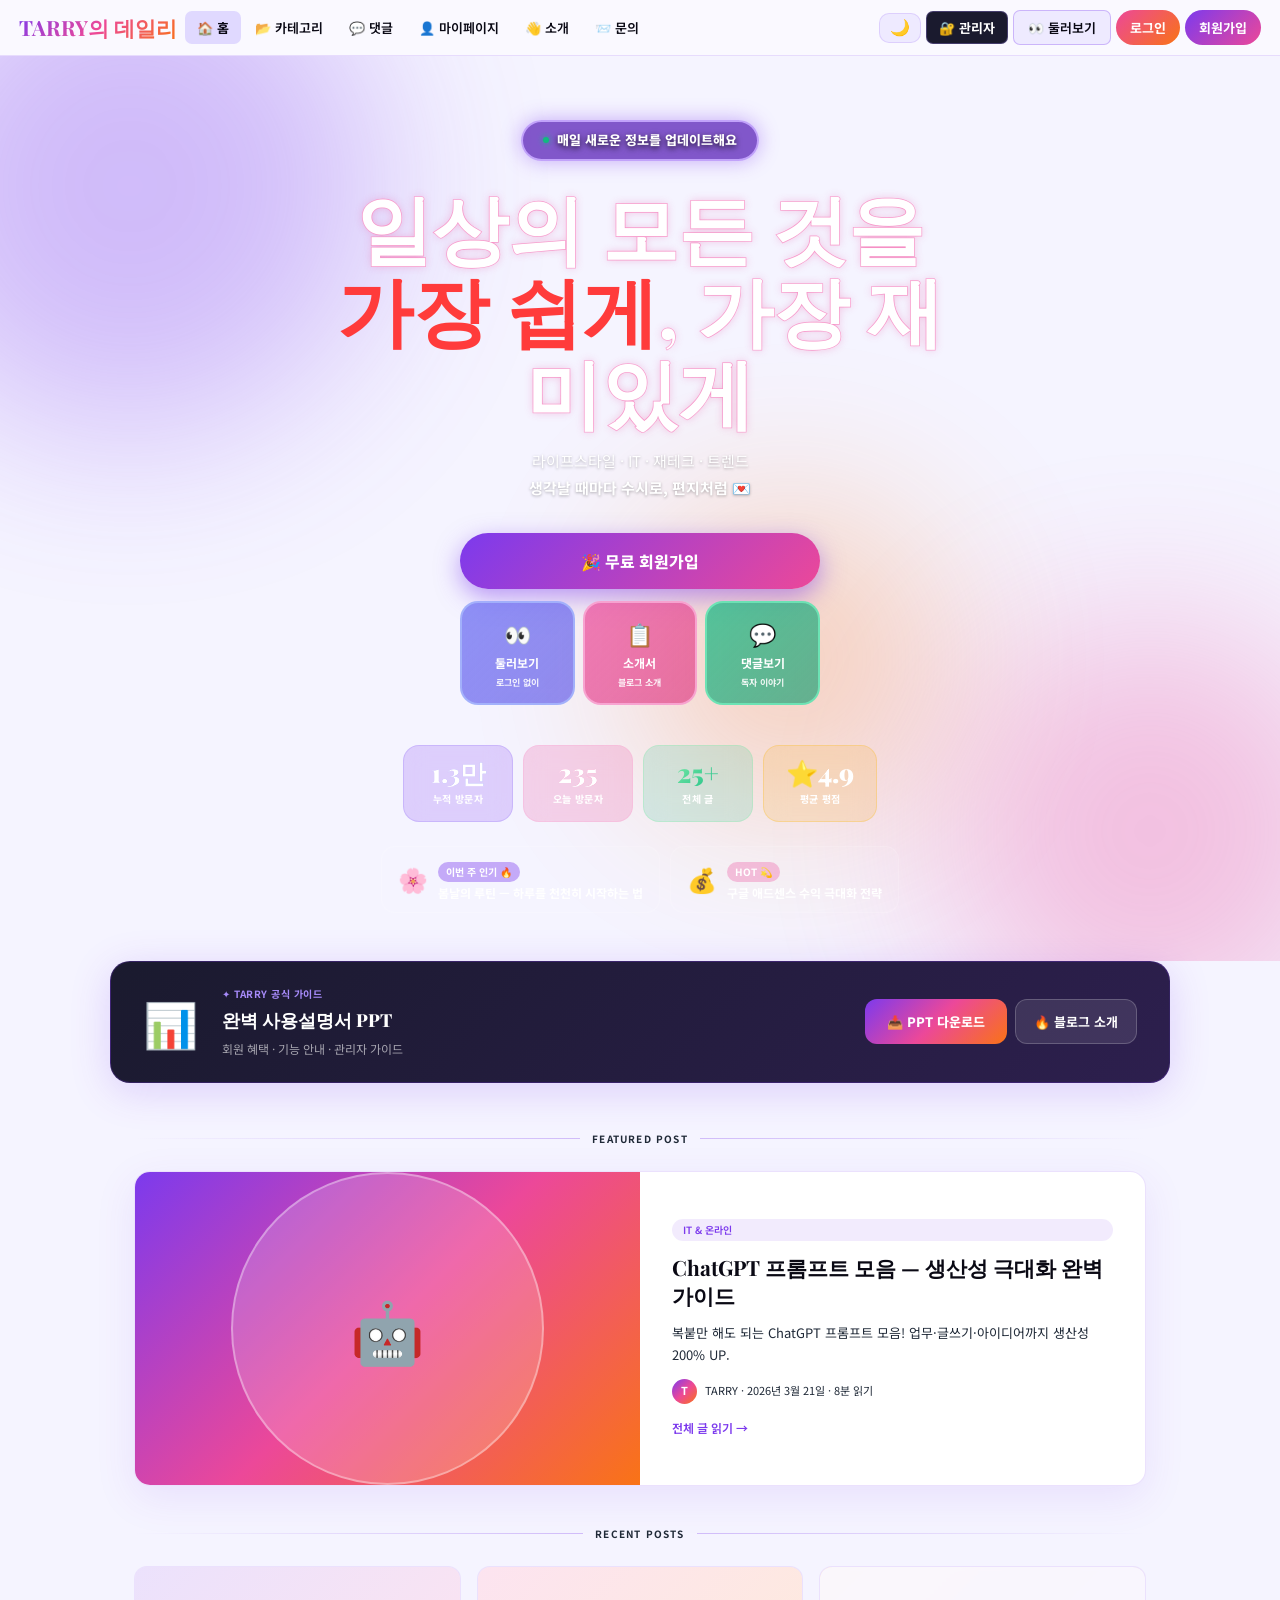
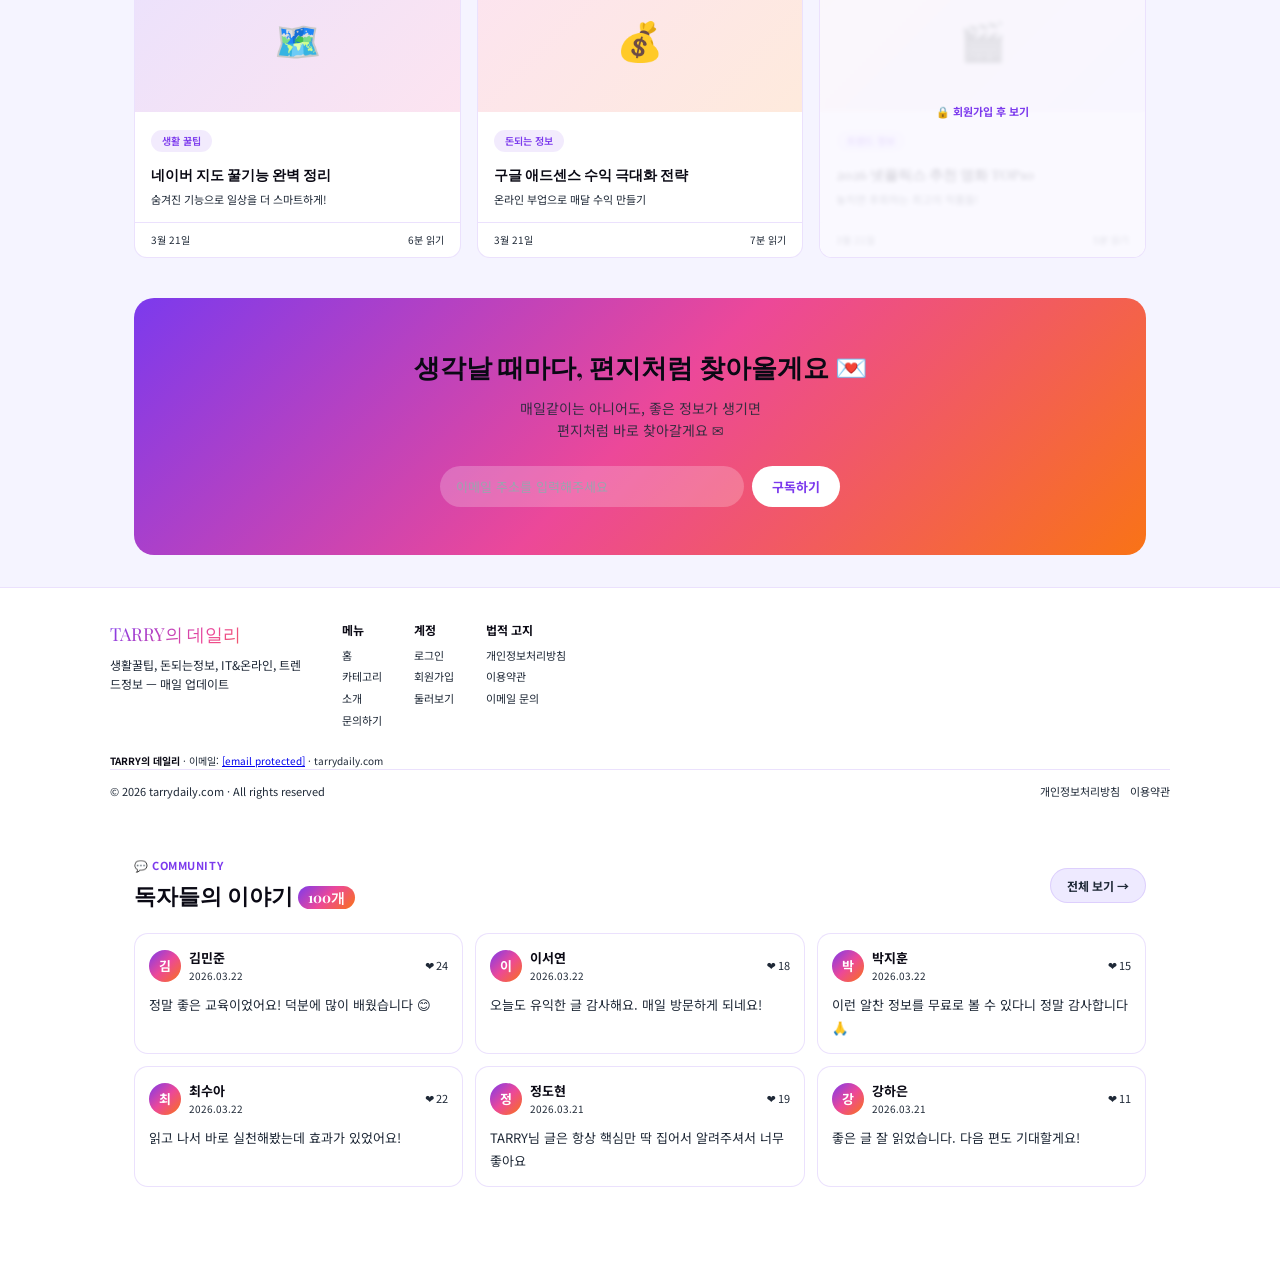
==== commit 40f6039f: "로그인회원가입폼분리수정" ====
--- a/index.html
+++ b/index.html
@@ -4390,28 +4390,10 @@
 function setAtab(tab){
   document.querySelectorAll('.atab').forEach(b=>b.classList.remove('on'));
   const btn=document.getElementById('at-'+tab);if(btn)btn.classList.add('on');
-  document.querySelectorAll('.auth-panel').forEach(p=>p.style.display='none');
-  const panel=document.getElementById(tab==='login'?'loginF':'signupF');if(panel)panel.style.display='block';
-}
-function doLogin(){
-  var email=(document.getElementById('lEmail')?.value||'').trim();
-  var pw=document.getElementById('lPw')?.value||'';
-  var msg=document.getElementById('loginMsg');
-  function showErr(txt){
-    if(msg){msg.textContent=txt;msg.style.display='block';msg.style.background='rgba(220,38,38,.08)';msg.style.border='1px solid rgba(220,38,38,.2)';msg.style.color='#dc2626';}
-    toast(txt);
-  }
-  if(msg) msg.style.display='none';
-  if(!email){showErr('⚠️ 이메일을 입력해주세요');return;}
-  if(!/^[^\s@]+@[^\s@]+\.[^\s@]+$/.test(email)){showErr('⚠️ 올바른 이메일 형식이 아니에요');return;}
-  if(!pw){showErr('⚠️ 비밀번호를 입력해주세요');return;}
-  var members=[];
-  try{members=JSON.parse(localStorage.getItem('tarry_members')||'[]');}catch(e){}
-  var found=members.find(function(m){return m.email===email;});
-  if(!found){showErr('❌ 가입되지 않은 이메일이에요');return;}
-  if(found.pw!==pw){showErr('❌ 비밀번호가 틀렸어요');return;}
-  if(msg){msg.textContent='✅ 로그인됐어요!';msg.style.display='block';msg.style.background='rgba(5,150,105,.08)';msg.style.border='1px solid rgba(5,150,105,.2)';msg.style.color='#059669';}
-  setTimeout(function(){loginSuccess(found);},600);
+  var loginF=document.getElementById('loginF');
+  var signupF=document.getElementById('signupF');
+  if(loginF) loginF.style.display = tab==='login' ? 'block' : 'none';
+  if(signupF) signupF.style.display = tab==='signup' ? 'block' : 'none';
 }
 /* ── 회원가입 실시간 체크 ── */
 function checkSignupEmail(){
@@ -4474,7 +4456,11 @@
   var pw    = document.getElementById('sPw')?.value||'';
   var errEl = document.getElementById('signupErrorMsg');
   function showErr(msg){
-    if(errEl){errEl.textContent=msg;errEl.style.display='block';}
+    if(errEl){
+      errEl.textContent=msg;
+      errEl.style.display='block';
+      setTimeout(function(){if(errEl)errEl.style.display='none';},3000);
+    }
     toast(msg);
   }
   if(errEl) errEl.style.display='none';
@@ -4570,10 +4556,11 @@
     msg.style.background = ok ? 'rgba(5,150,105,.08)' : 'rgba(220,38,38,.08)';
     msg.style.border = ok ? '1px solid rgba(5,150,105,.2)' : '1px solid rgba(220,38,38,.2)';
     msg.style.color = ok ? '#059669' : '#dc2626';
-    if(ok) setTimeout(function(){msg.style.display='none';}, 2500);
-  }
-  if(!email||!pw){showMsg('이메일과 비밀번호를 입력해주세요', false);return;}
-
+    setTimeout(function(){if(msg)msg.style.display='none';}, ok ? 2000 : 3000);
+  }
+  if(!email){showMsg('⚠️ 이메일을 입력해주세요', false);return;}
+  if(!/^[^\s@]+@[^\s@]+\.[^\s@]+$/.test(email)){showMsg('⚠️ 올바른 이메일 형식이 아니에요', false);return;}
+  if(!pw){showMsg('⚠️ 비밀번호를 입력해주세요', false);return;}
   try{
     var members = JSON.parse(localStorage.getItem('tarry_members')||'[]');
     var found = members.find(function(m){return m.email===email && m.pw===pw;});
@@ -4583,7 +4570,6 @@
       return;
     }
   }catch(e){}
-
   showMsg('❌ 이메일 또는 비밀번호가 틀렸어요', false);
 }
 
